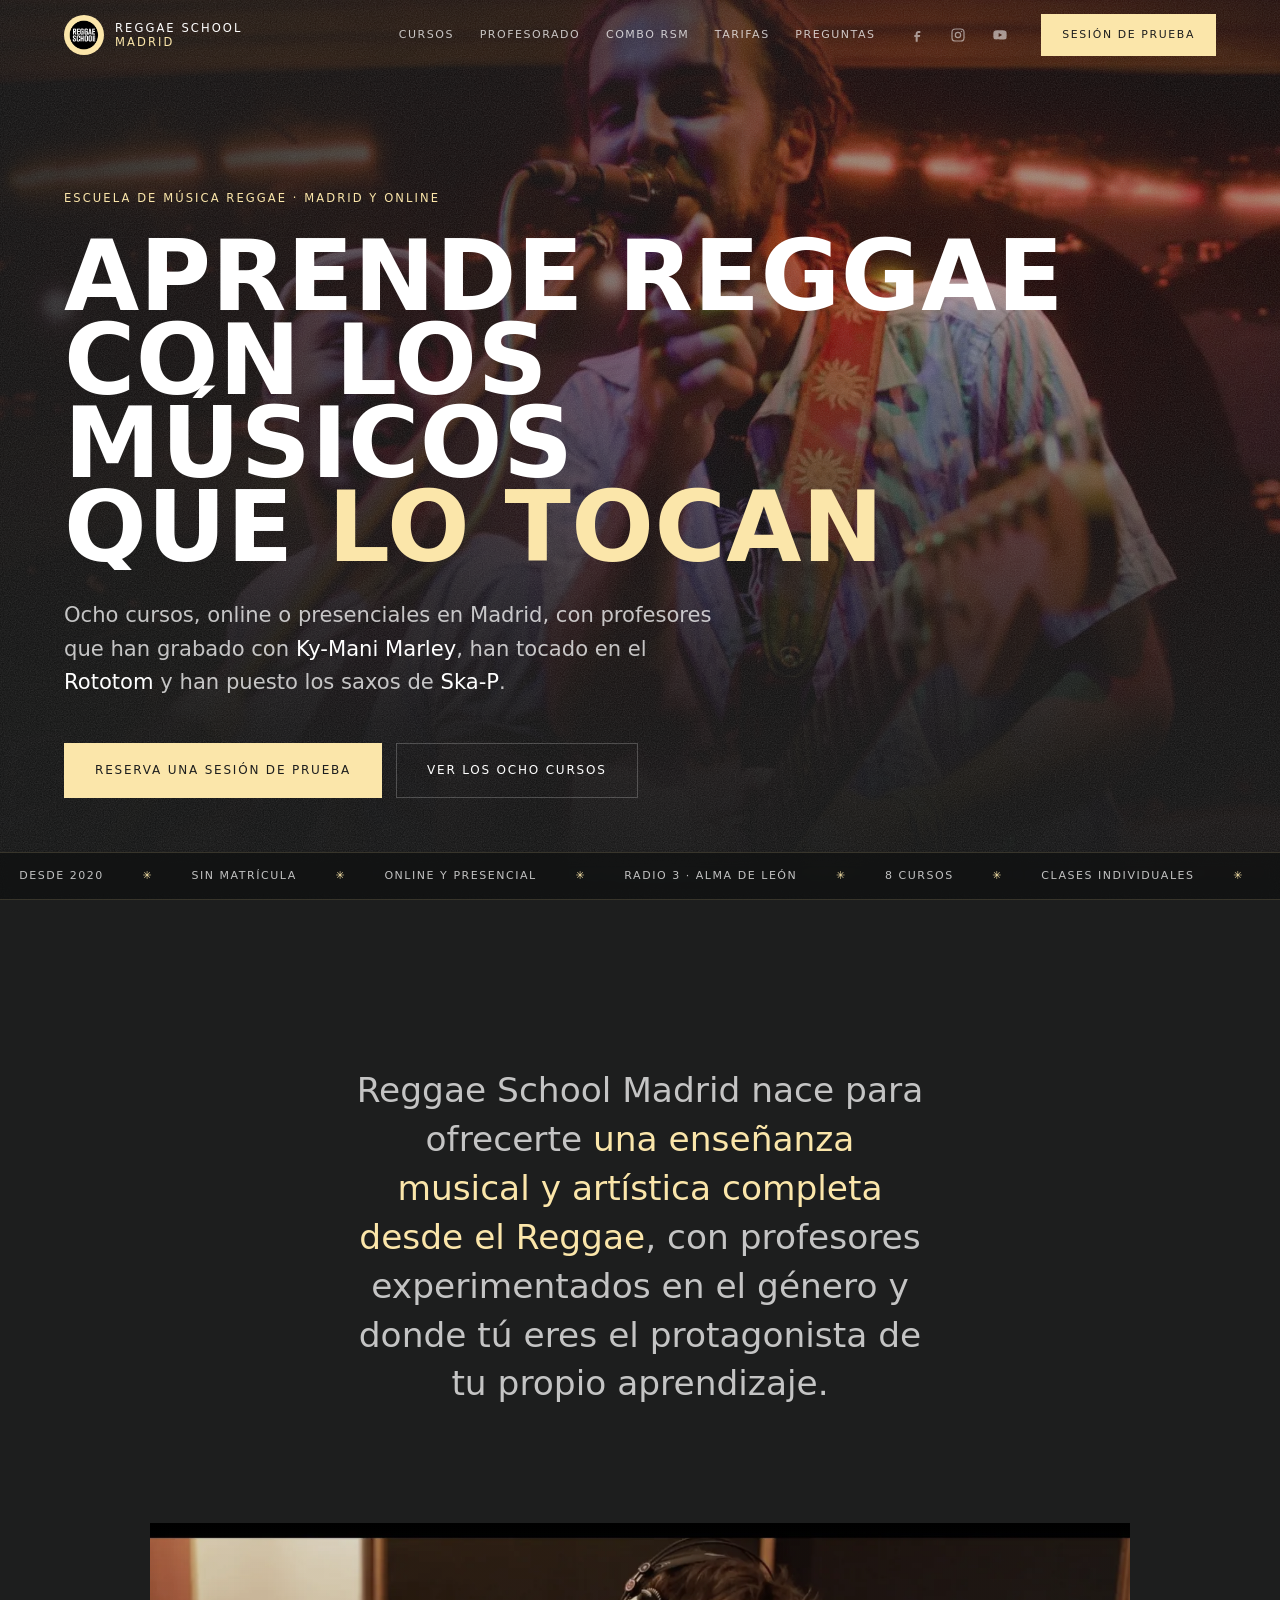
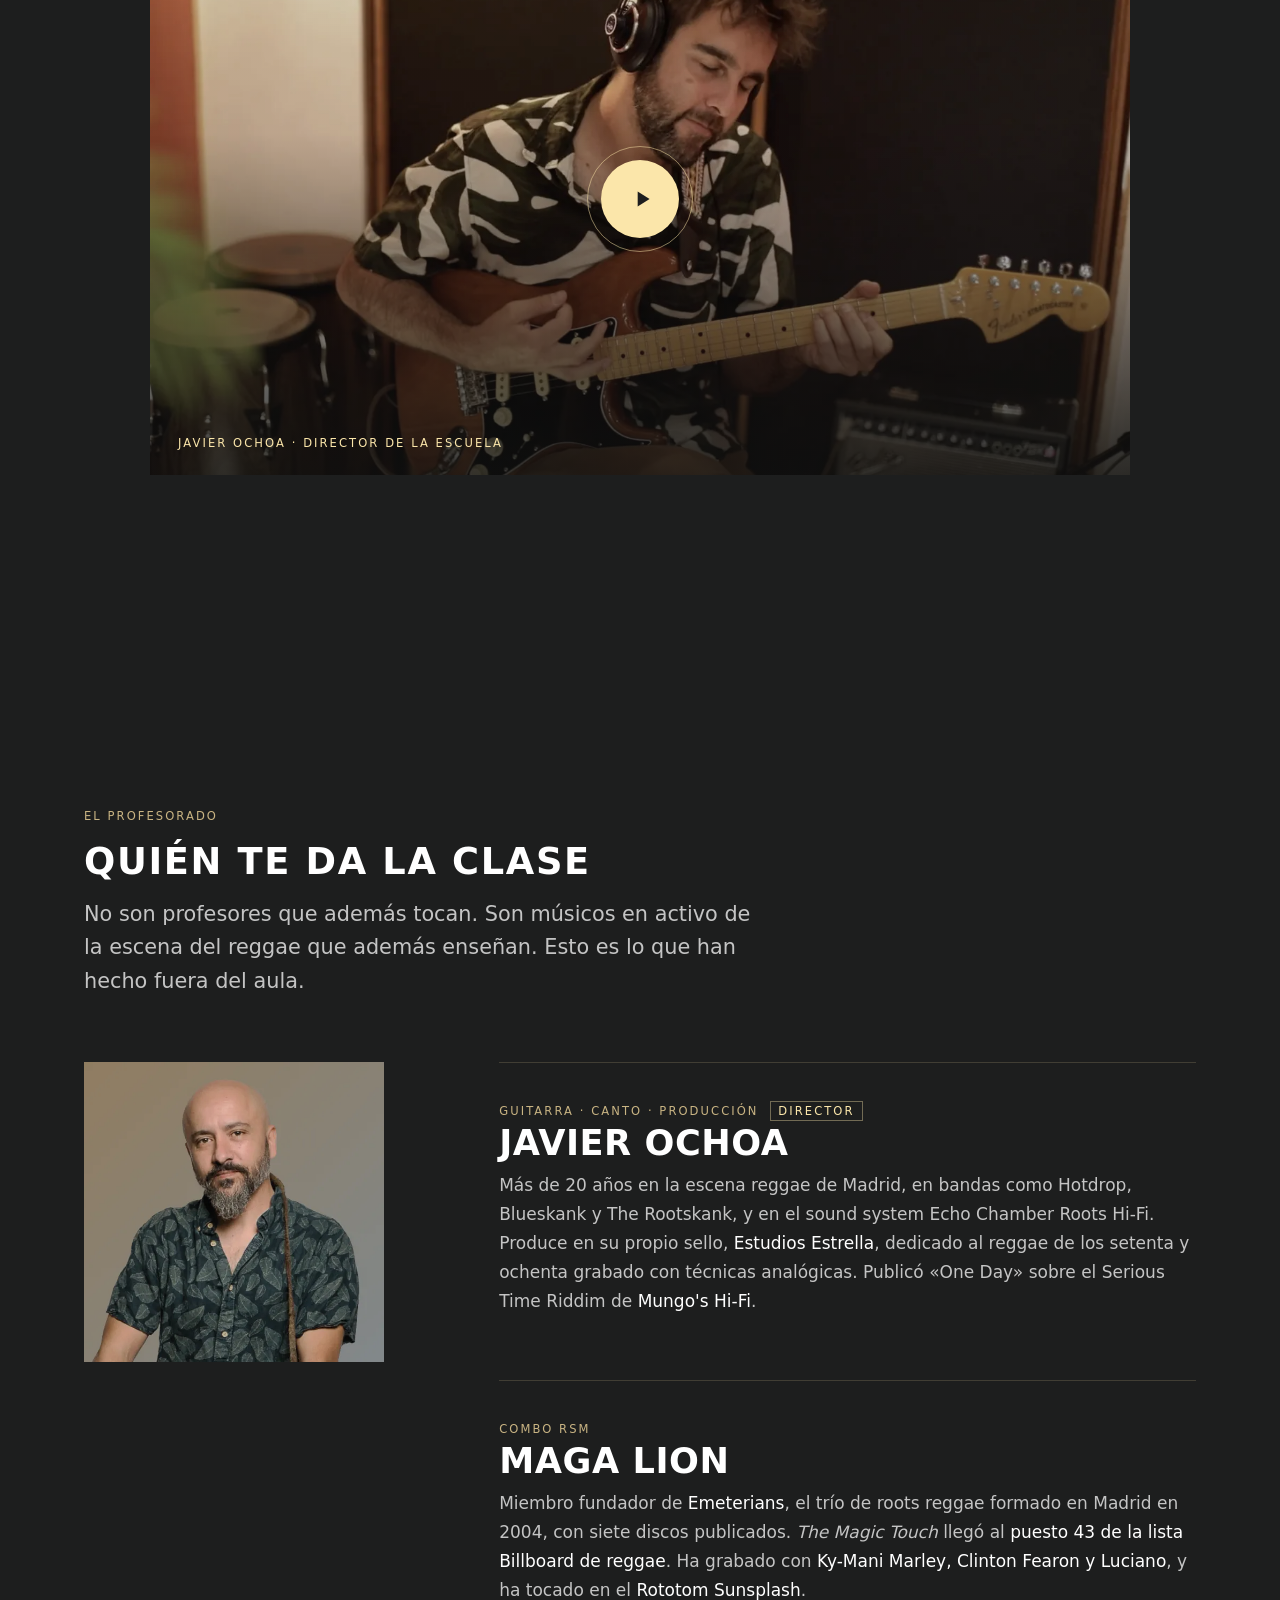
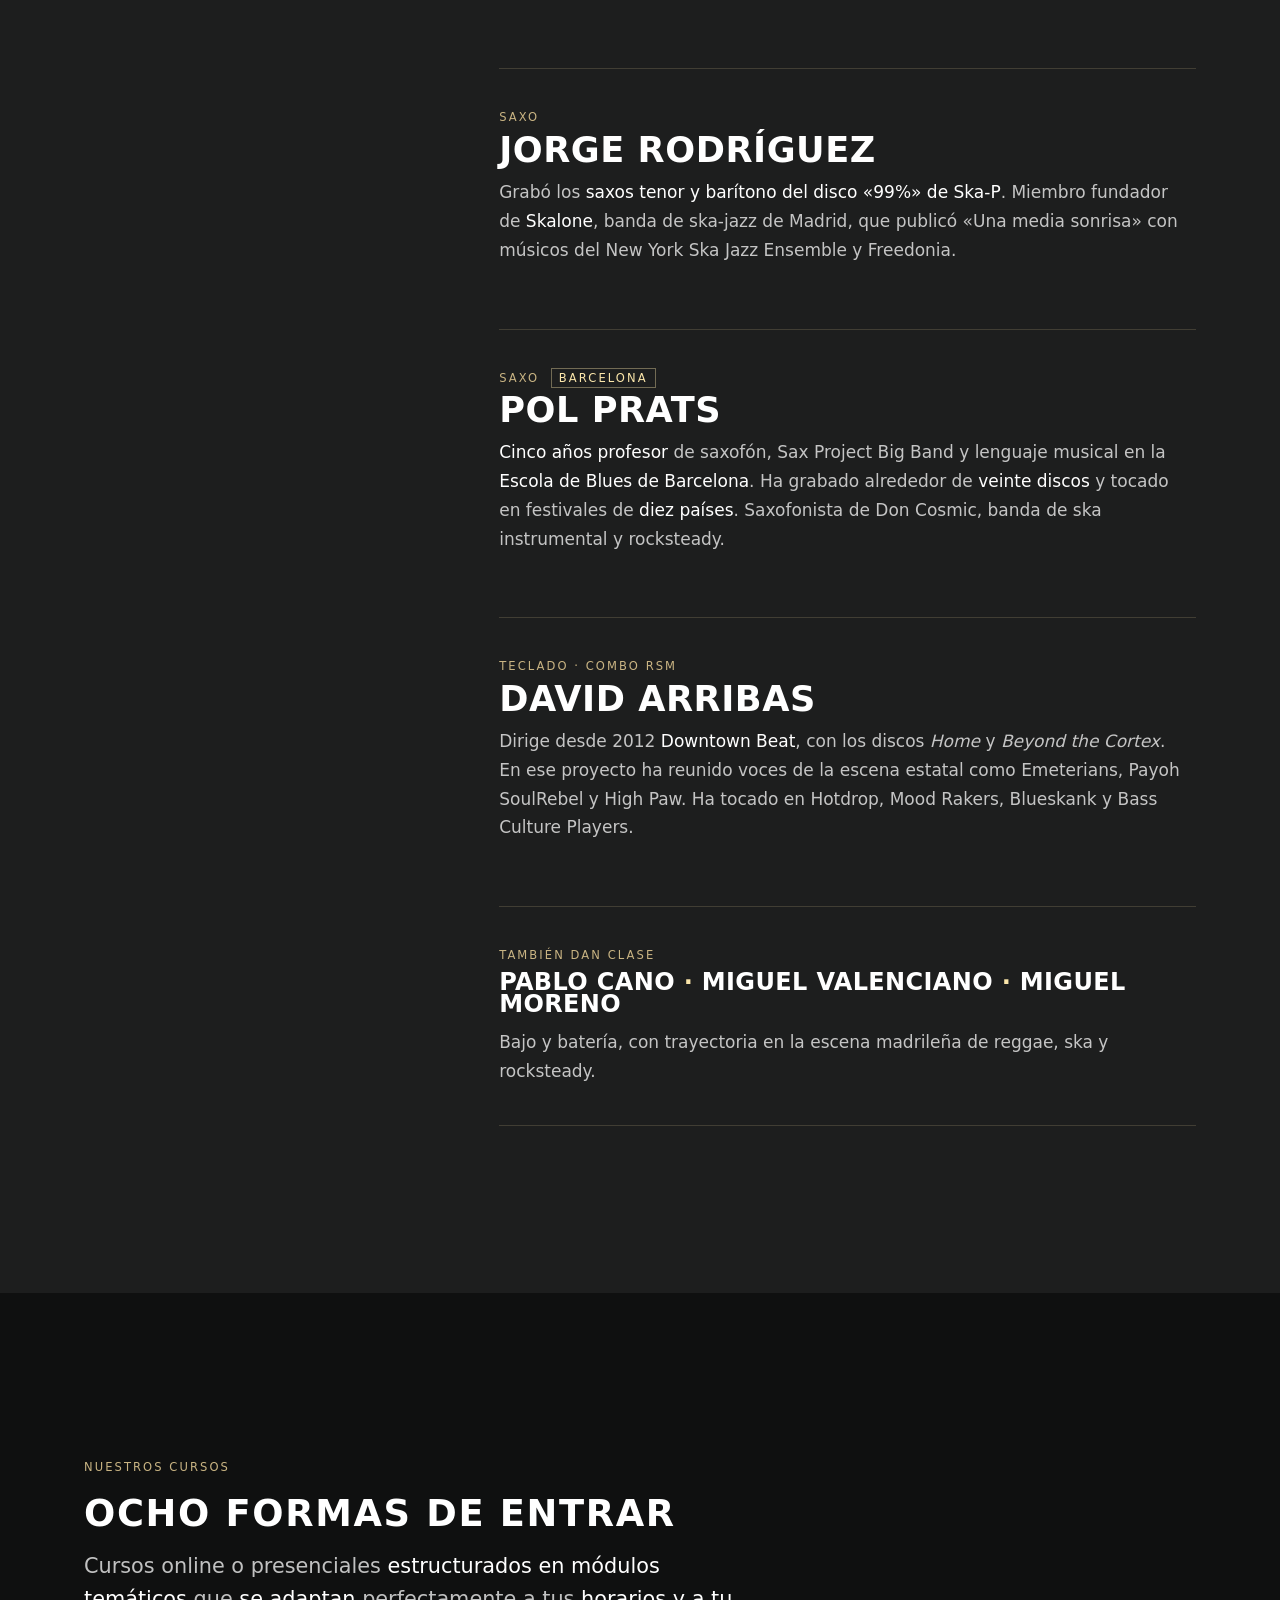
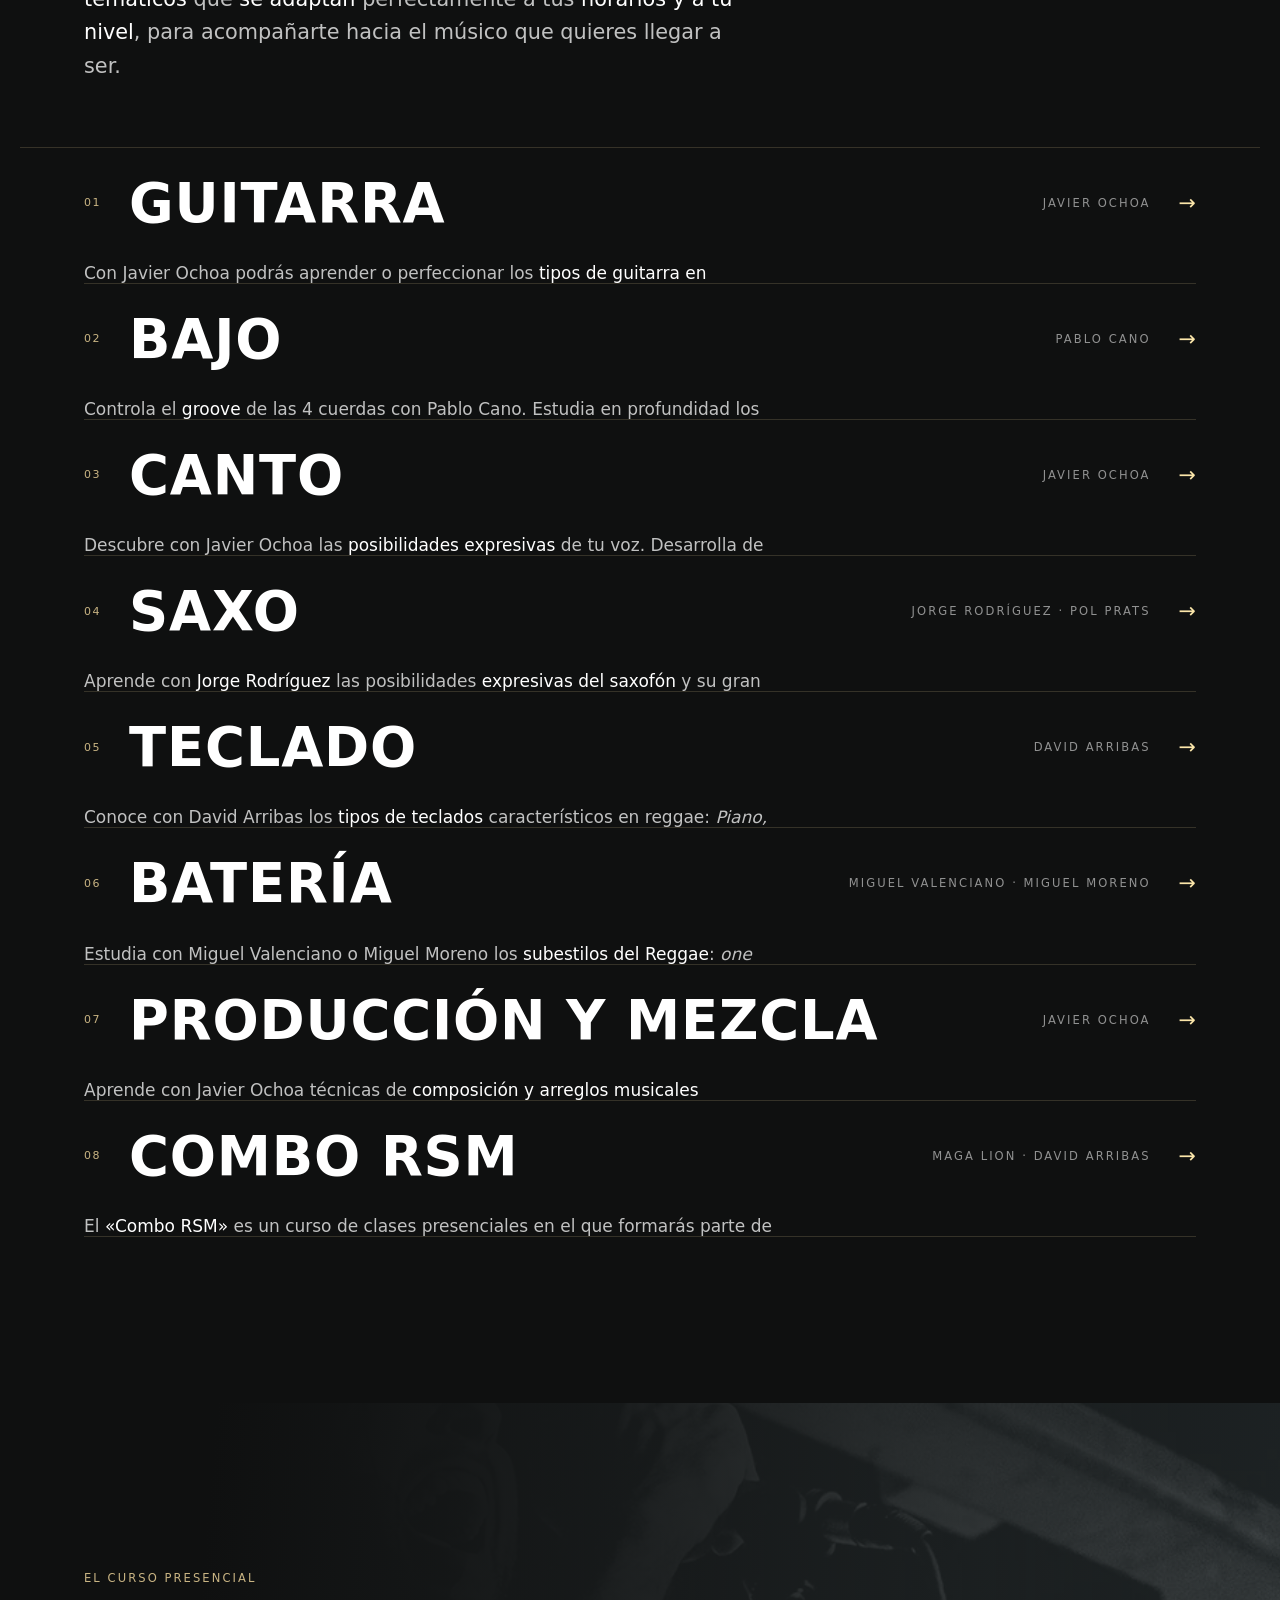
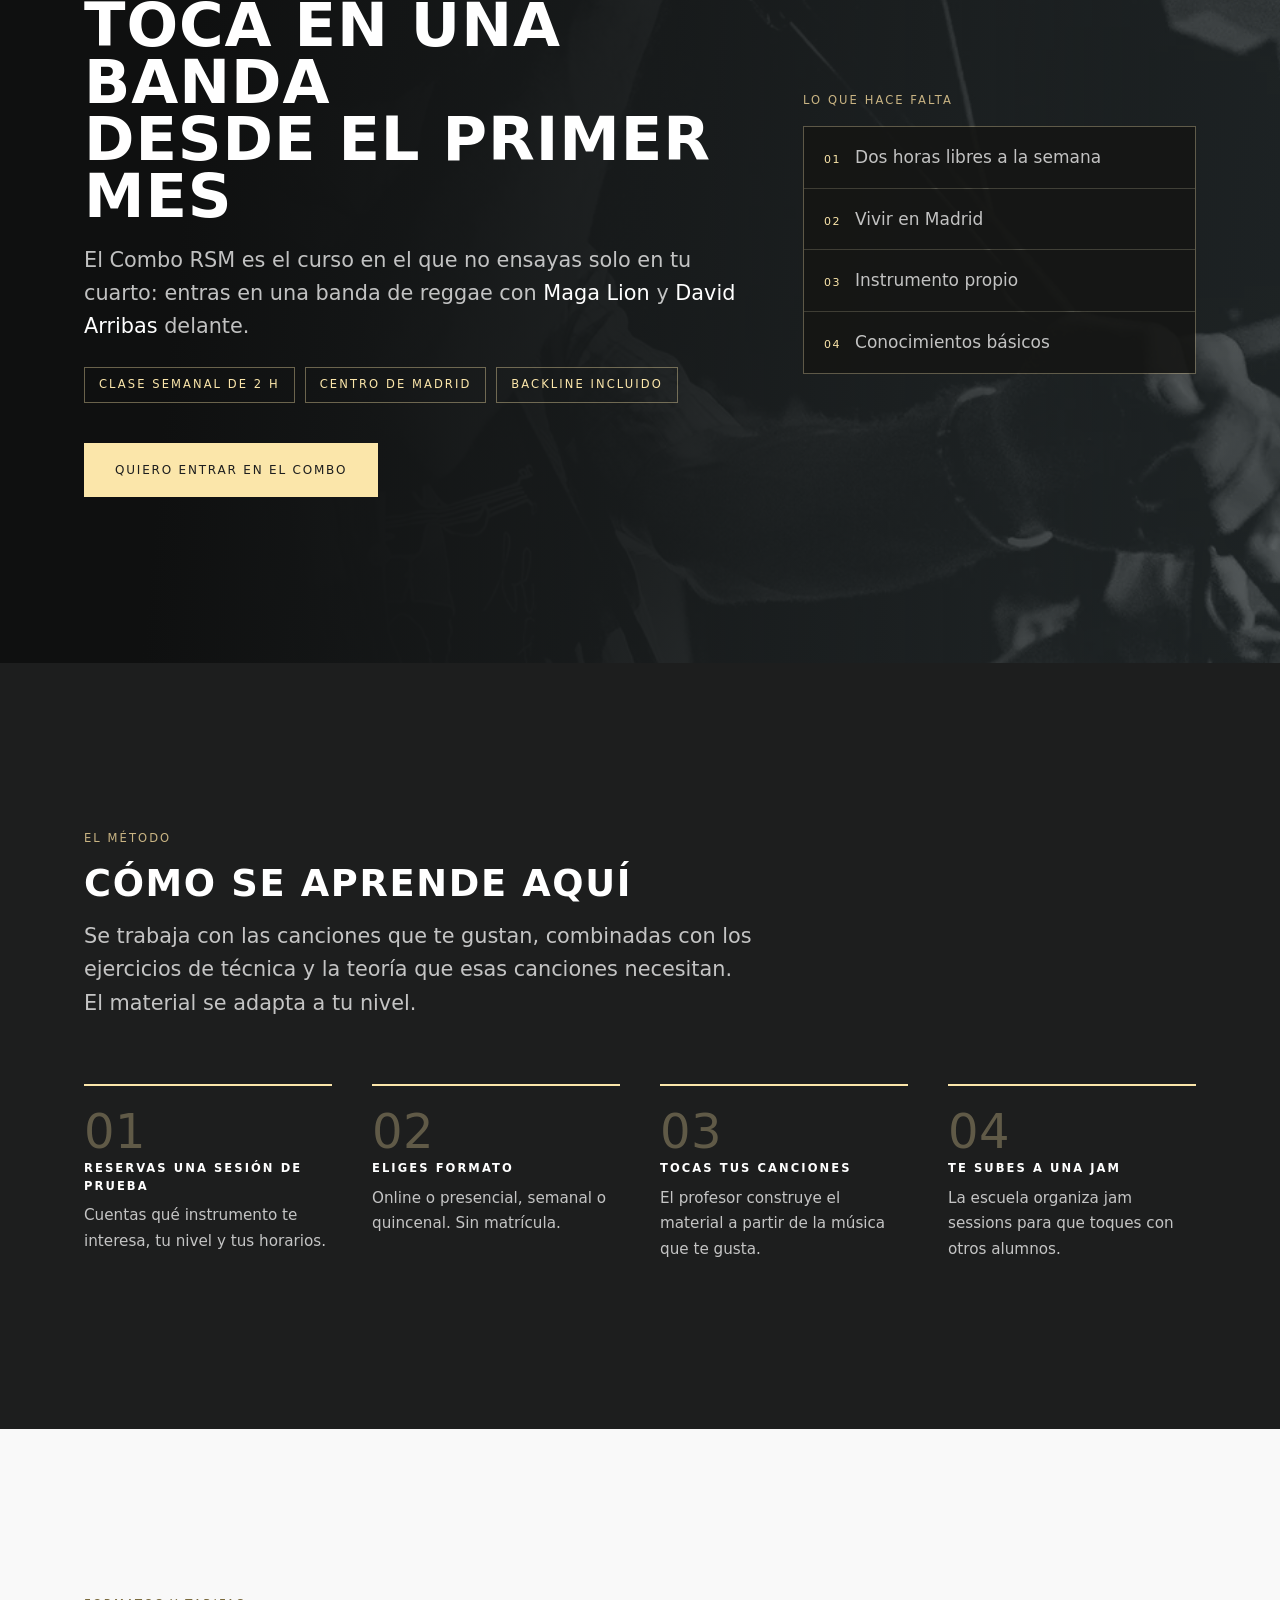
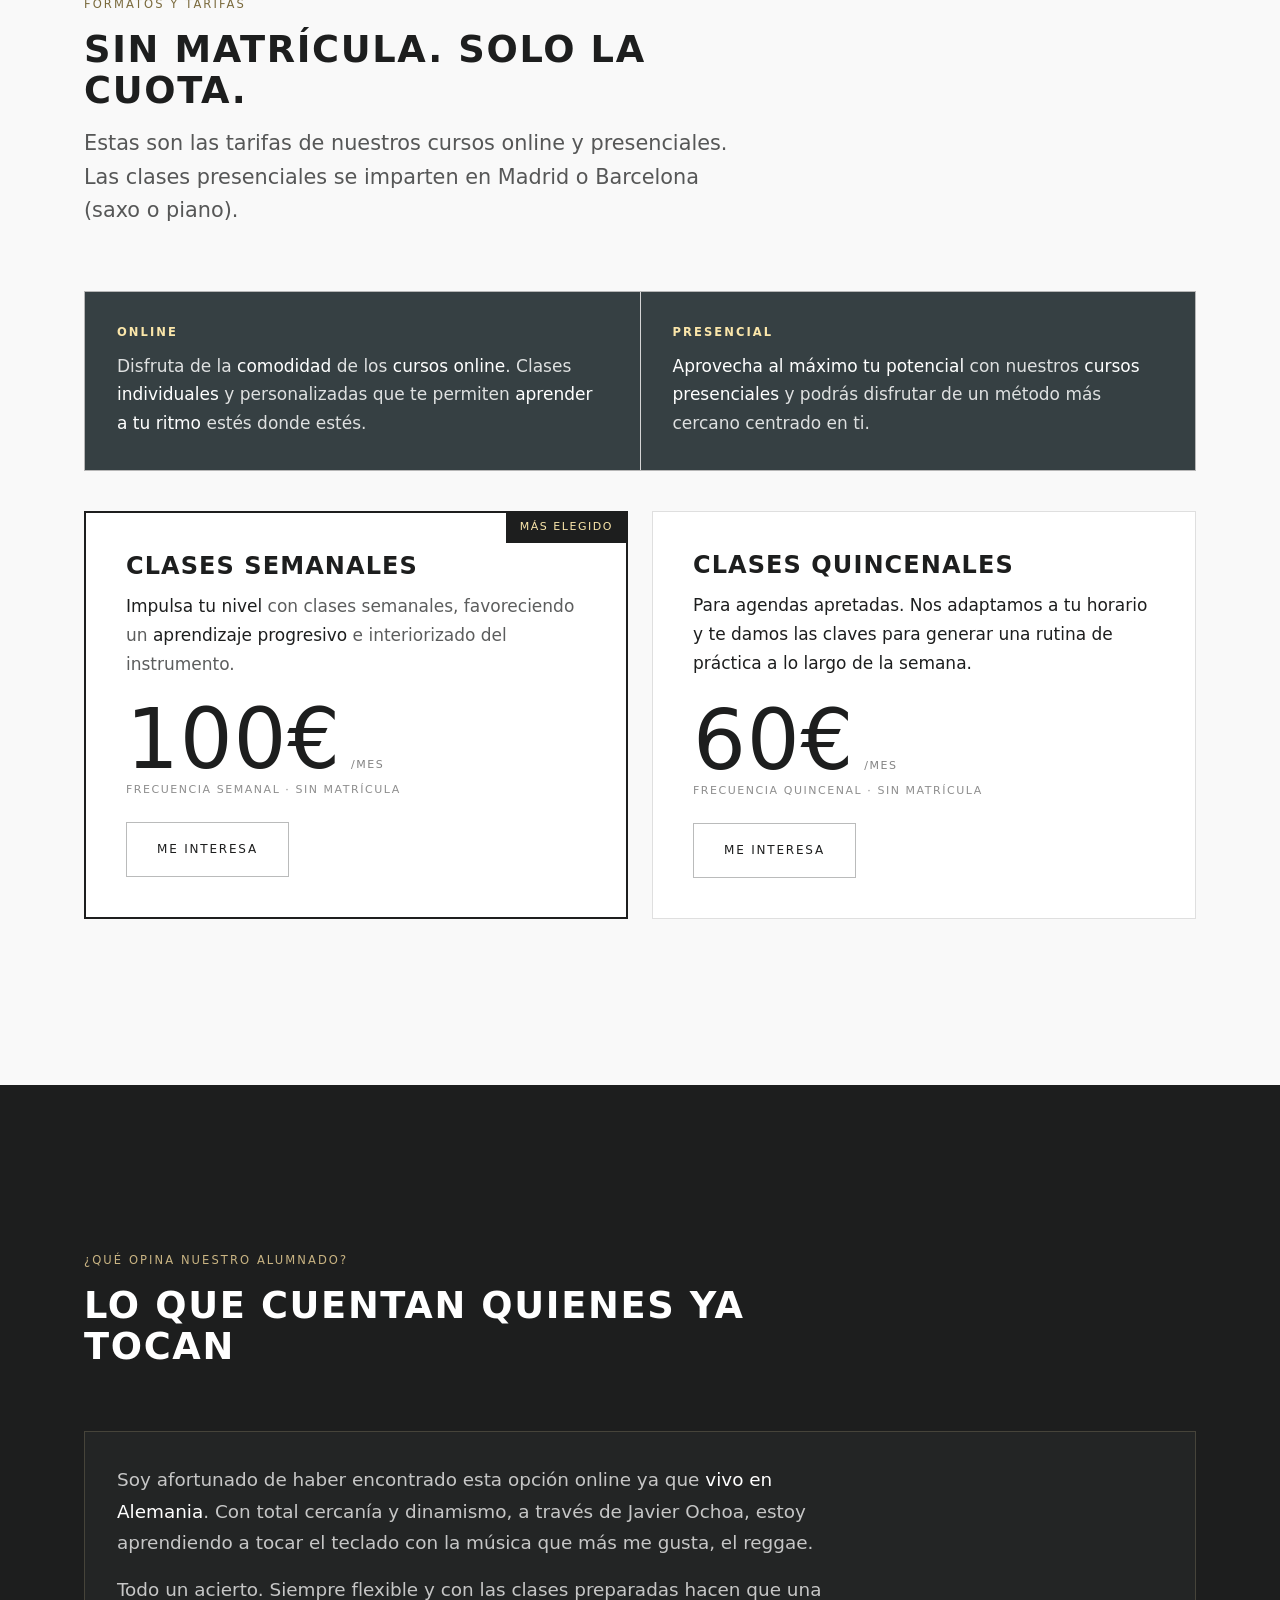
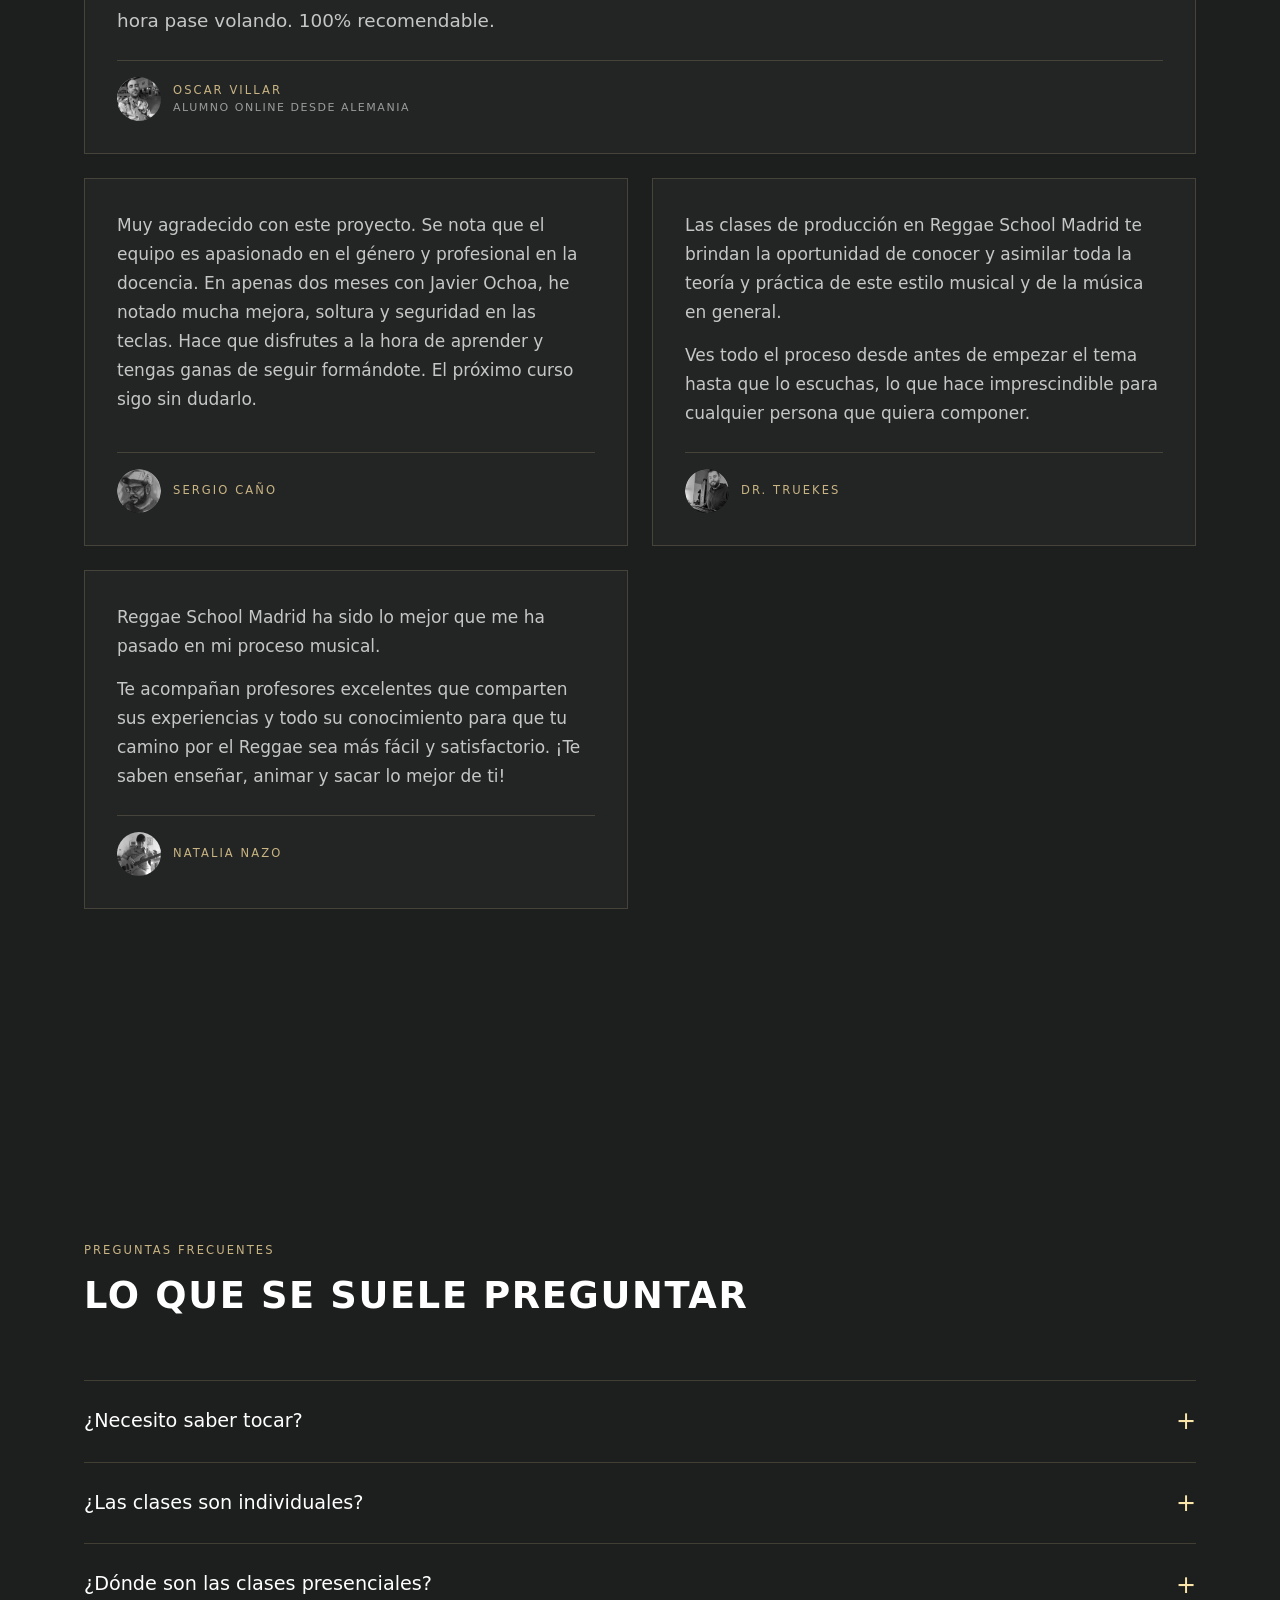
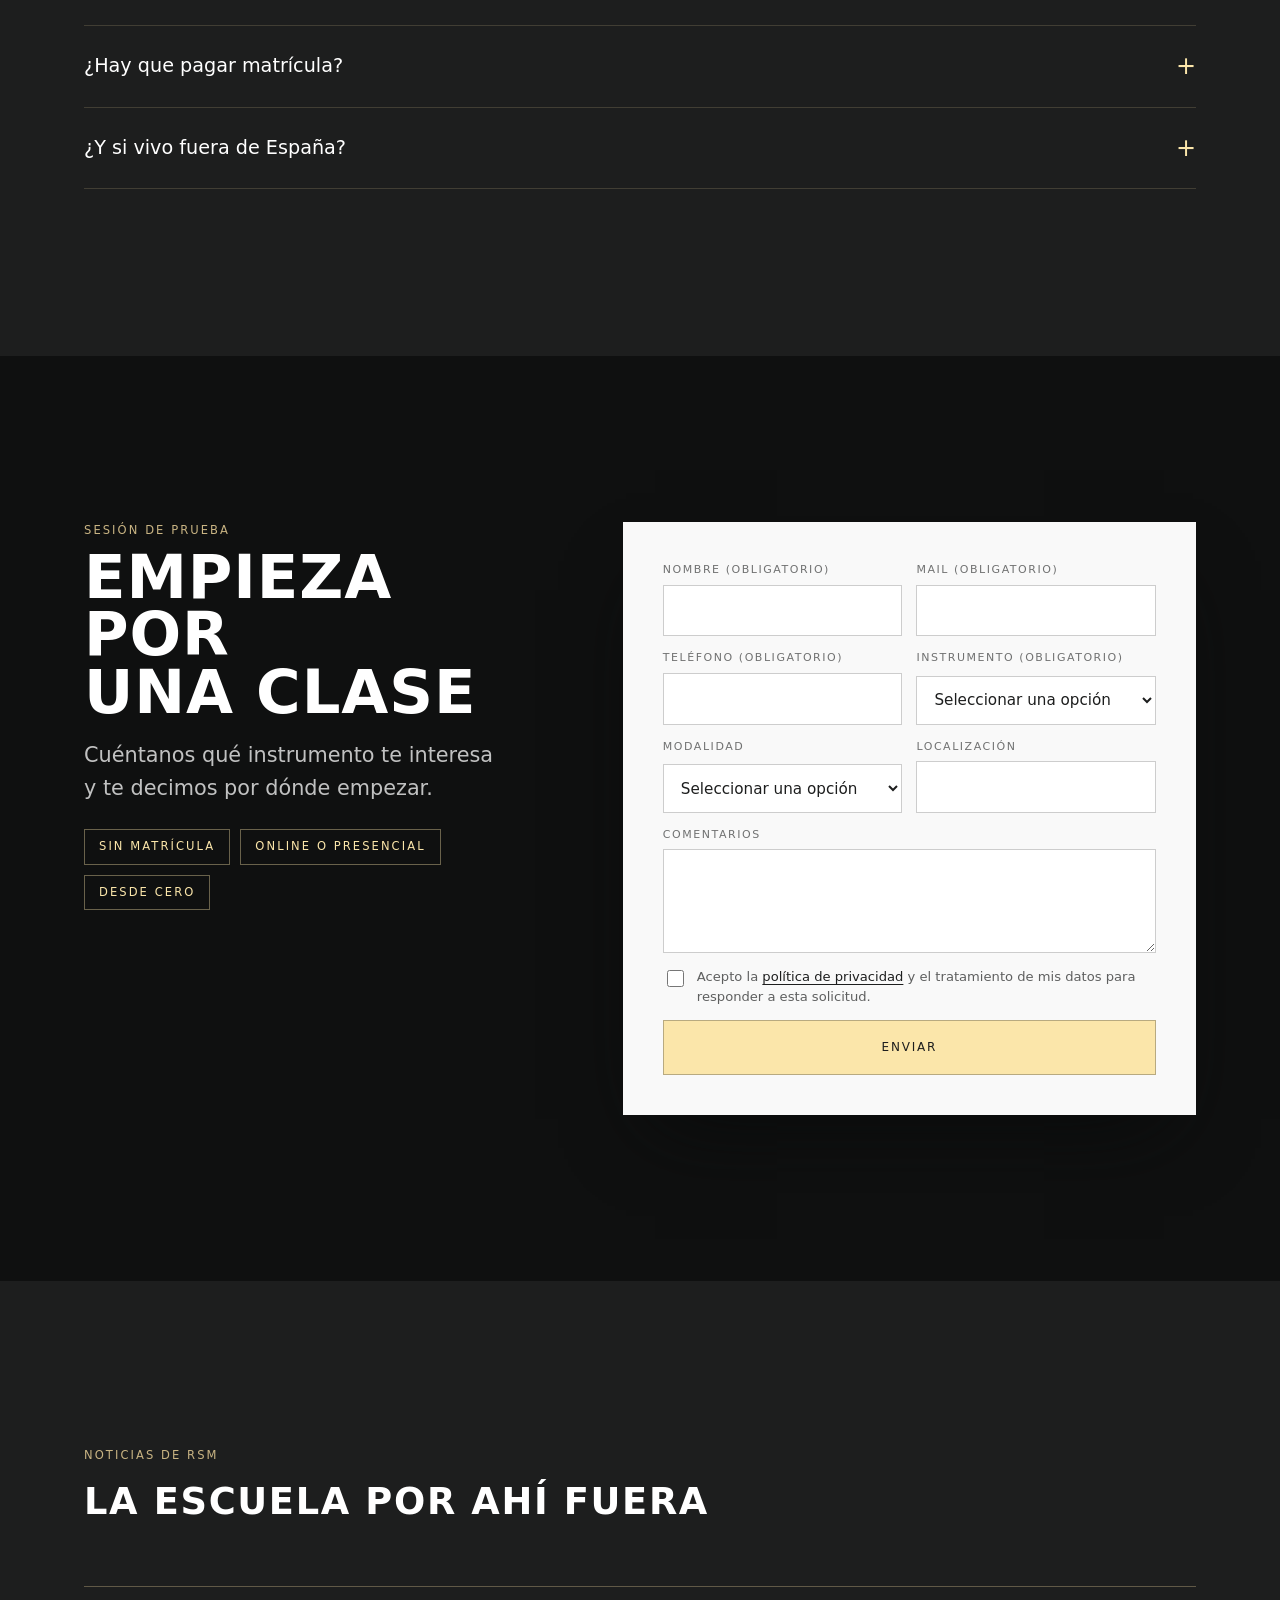
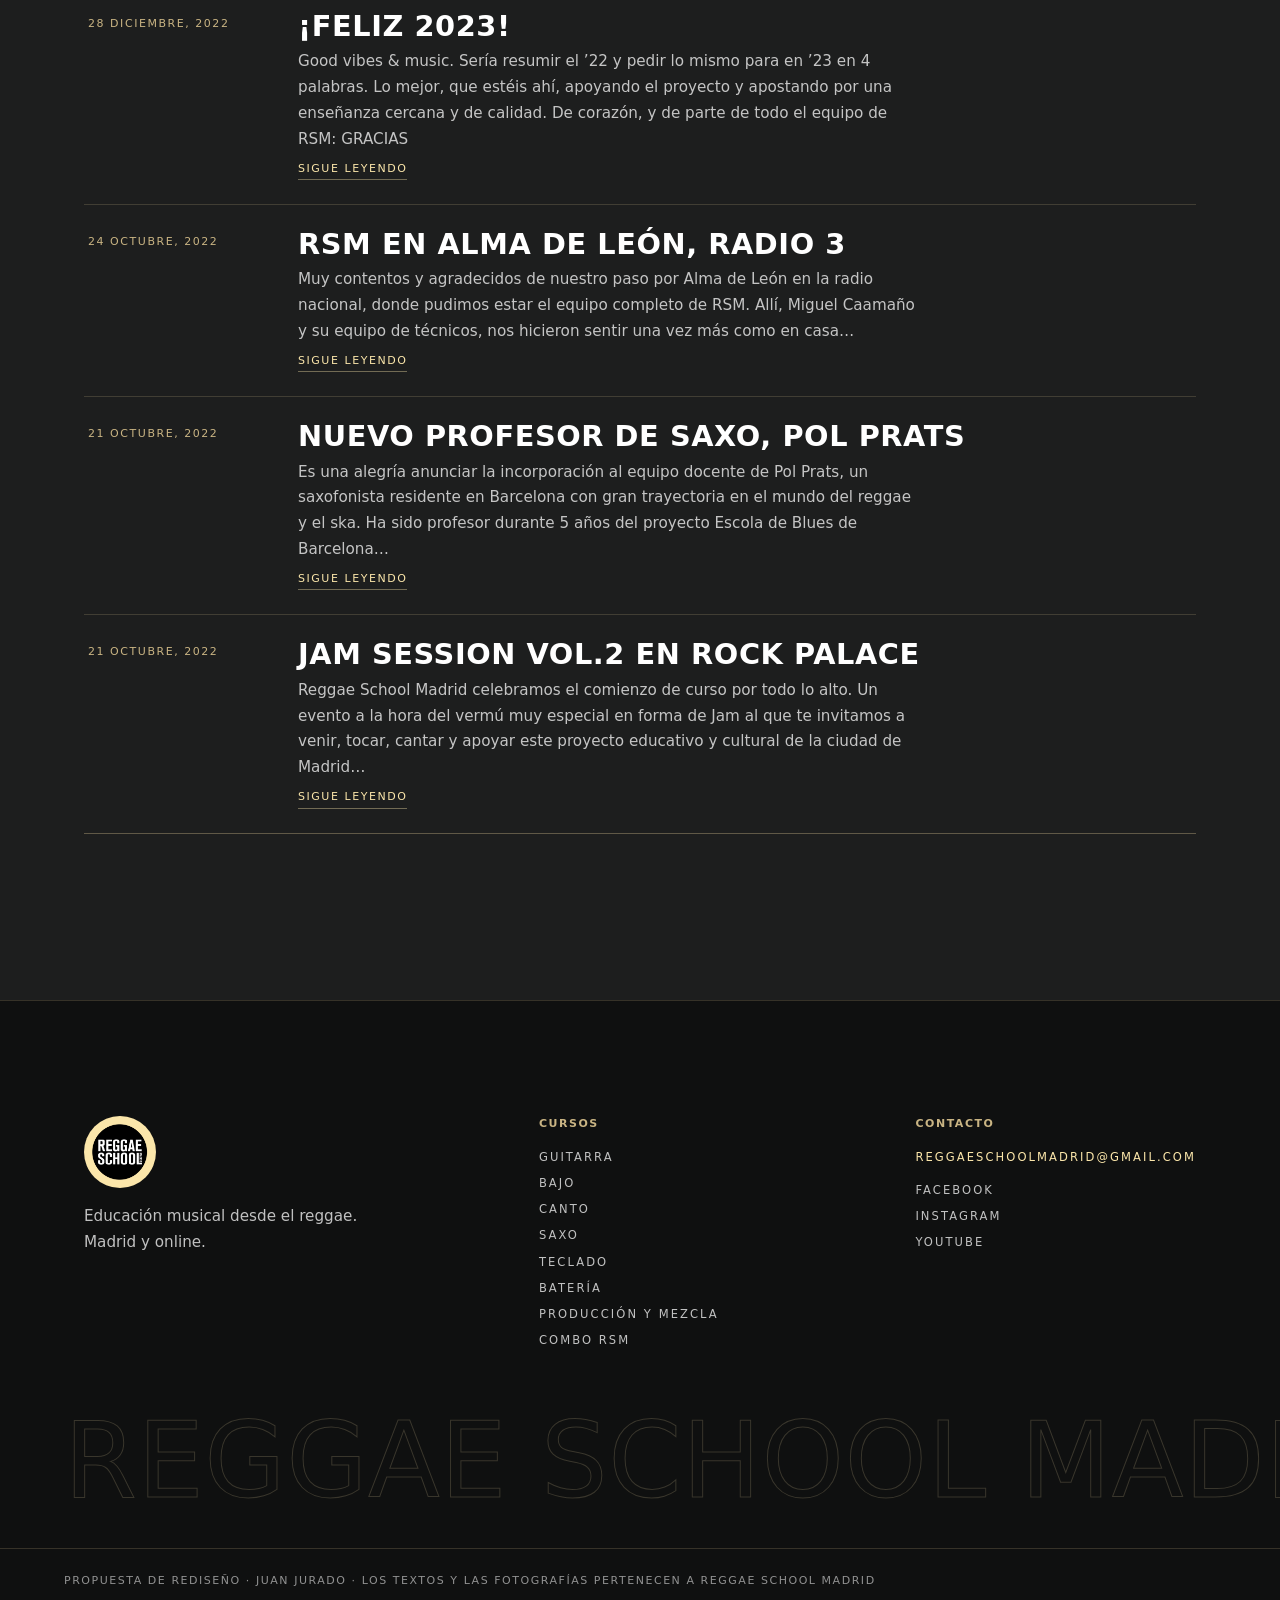
==== index.html @ 9d7b48a1 "feat: home v2 — hero a pantalla completa y bloques nuevos El cliente rechazo la v1 por floja. Esta v" ====
<!DOCTYPE html>
<html lang="es">
<head>
<meta charset="utf-8">
<meta name="viewport" content="width=device-width, initial-scale=1">
<title>Reggae School Madrid — Escuela de música reggae. Clases online y presenciales.</title>
<meta name="description" content="Aprende reggae con músicos en activo de la escena: guitarra, bajo, canto, saxo, teclado, batería, producción y Combo RSM. Online o presencial en Madrid, sin matrícula.">
<meta name="robots" content="noindex, nofollow">
<link rel="icon" href="assets/img/logo-120.webp" type="image/webp">
<link rel="preload" href="assets/fonts/archivo-latin.woff2" as="font" type="font/woff2" crossorigin>
<link rel="preload" href="assets/img/esc-banda-1400.webp" as="image" fetchpriority="high">
<link rel="stylesheet" href="assets/css/global.css">
<link rel="stylesheet" href="assets/css/home.css">
</head>
<body>

<a class="salto-contenido" href="#contenido">Saltar al contenido</a>

<!-- ======================= CABECERA ======================= -->
<header class="cab" data-cabecera>
  <div class="cab__int">
    <a class="cab__marca" href="#" aria-label="Reggae School Madrid, inicio">
      <img src="assets/img/logo-120.webp" width="40" height="40" alt="" decoding="async">
      <span class="t-credito cab__nombre">Reggae School<br><span>Madrid</span></span>
    </a>

    <nav class="nav" data-nav aria-label="Principal">
      <ul class="nav__lista t-util">
        <li><a href="#cursos">Cursos</a></li>
        <li><a href="#claustro">Profesorado</a></li>
        <li><a href="#combo">Combo RSM</a></li>
        <li><a href="#tarifas">Tarifas</a></li>
        <li><a href="#faq">Preguntas</a></li>
      </ul>
      <ul class="nav__redes" aria-label="Redes sociales">
        <li><a href="https://www.facebook.com/reggaeschoolmadrid" aria-label="Facebook"><svg viewBox="0 0 24 24" width="16" height="16" aria-hidden="true" fill="currentColor"><path d="M14 9h3V6h-3c-2.2 0-4 1.8-4 4v2H8v3h2v7h3v-7h3l1-3h-4v-2c0-.6.4-1 1-1z"/></svg></a></li>
        <li><a href="https://www.instagram.com/reggaeschoolmadrid/" aria-label="Instagram"><svg viewBox="0 0 24 24" width="16" height="16" aria-hidden="true" fill="none" stroke="currentColor" stroke-width="1.8"><rect x="3" y="3" width="18" height="18" rx="5"/><circle cx="12" cy="12" r="4"/><circle cx="17.2" cy="6.8" r="1.1" fill="currentColor" stroke="none"/></svg></a></li>
        <li><a href="https://www.youtube.com/channel/UCNSFSKC_9hNB4wqtihIZoTg" aria-label="YouTube"><svg viewBox="0 0 24 24" width="16" height="16" aria-hidden="true" fill="currentColor"><path d="M22 12s0-3.2-.4-4.7a2.5 2.5 0 0 0-1.8-1.8C18.3 5 12 5 12 5s-6.3 0-7.8.5a2.5 2.5 0 0 0-1.8 1.8C2 8.8 2 12 2 12s0 3.2.4 4.7c.2.9.9 1.6 1.8 1.8C5.7 19 12 19 12 19s6.3 0 7.8-.5a2.5 2.5 0 0 0 1.8-1.8C22 15.2 22 12 22 12zM10 15V9l5.2 3L10 15z"/></svg></a></li>
      </ul>
      <a class="boton boton--solido nav__cta" href="#reserva">Sesión de prueba</a>
    </nav>

    <button class="menu-btn" data-menu-boton aria-expanded="false" aria-controls="nav" aria-label="Abrir menú">
      <span></span><span></span>
    </button>
  </div>
</header>

<main id="contenido">

<!-- ======================= HERO ======================= -->
<section class="hero" data-hero aria-labelledby="h1">
  <div class="hero__fondo">
    <img data-hero-img
         src="assets/img/esc-banda-1400.webp"
         srcset="assets/img/esc-banda-900.webp 900w, assets/img/esc-banda-1400.webp 1400w, assets/img/esc-banda-1920.webp 1920w"
         sizes="100vw" width="1920" height="1080"
         alt="Dos músicos de Reggae School Madrid tocando en directo, guitarra y voz, bajo luces cálidas de escenario"
         fetchpriority="high" decoding="async">
  </div>

  <div class="hero__int envoltura envoltura--ancha">
    <p class="t-credito hero__eyebrow">Escuela de música reggae · Madrid y online</p>

    <h1 class="t-mega hero__h1 lineas" id="h1">
      <span class="linea"><span>Aprende reggae</span></span>
      <span class="linea"><span>con los músicos</span></span>
      <span class="linea"><span>que <em>lo tocan</em></span></span>
    </h1>

    <p class="hero__apoyo t-guia">
      Ocho cursos, online o presenciales en Madrid, con profesores que han grabado con
      <strong>Ky-Mani Marley</strong>, han tocado en el <strong>Rototom</strong> y han puesto
      los saxos de <strong>Ska-P</strong>.
    </p>

    <div class="hero__ctas">
      <a class="boton boton--solido" href="#reserva">Reserva una sesión de prueba</a>
      <a class="boton boton--fantasma" href="#cursos">Ver los ocho cursos</a>
    </div>
  </div>

  <!-- Barra de credibilidad: datos verificados, en marquesina -->
  <div class="tira" aria-label="Datos de la escuela">
    <div class="tira__pista">
      <ul class="tira__grupo t-util">
        <li>Desde 2020</li><li aria-hidden="true">✳</li>
        <li>Sin matrícula</li><li aria-hidden="true">✳</li>
        <li>Online y presencial</li><li aria-hidden="true">✳</li>
        <li>Radio 3 · Alma de León</li><li aria-hidden="true">✳</li>
        <li>8 cursos</li><li aria-hidden="true">✳</li>
        <li>Clases individuales</li><li aria-hidden="true">✳</li>
      </ul>
      <ul class="tira__grupo t-util" aria-hidden="true">
        <li>Desde 2020</li><li>✳</li>
        <li>Sin matrícula</li><li>✳</li>
        <li>Online y presencial</li><li>✳</li>
        <li>Radio 3 · Alma de León</li><li>✳</li>
        <li>8 cursos</li><li>✳</li>
        <li>Clases individuales</li><li>✳</li>
      </ul>
    </div>
  </div>
</section>

<!-- ======================= INTRO + VÍDEO ======================= -->
<section class="seccion intro">
  <div class="envoltura intro__int">
    <p class="intro__frase" data-revela>
      Reggae School Madrid nace para ofrecerte <em>una enseñanza musical y artística completa
      desde el Reggae</em>, con profesores experimentados en el género y donde tú eres el
      protagonista de tu propio aprendizaje.
    </p>

    <div class="video cortina" data-revela>
      <button class="video__btn" type="button" data-video="PeHxVKkdIkA"
              aria-label="Reproducir la presentación de Reggae School Madrid">
        <img src="assets/img/esc-javier-1400.webp"
             srcset="assets/img/esc-javier-900.webp 900w, assets/img/esc-javier-1400.webp 1400w"
             sizes="(min-width: 900px) 80vw, 100vw" width="1400" height="788"
             alt="Javier Ochoa, director de la escuela, tocando la guitarra en el estudio"
             loading="lazy" decoding="async">
        <span class="video__play" aria-hidden="true">
          <svg viewBox="0 0 24 24" width="26" height="26" fill="currentColor"><path d="M8 5v14l11-7z"/></svg>
        </span>
        <span class="t-credito video__pie">Javier Ochoa · Director de la escuela</span>
      </button>
    </div>
  </div>
</section>

<!-- ======================= CLAUSTRO ======================= -->
<section class="seccion claustro" id="claustro" aria-labelledby="claustro-t">
  <div class="envoltura">
    <header class="cabeza" data-revela>
      <p class="t-credito cabeza__eyebrow">El profesorado</p>
      <h2 class="t-seccion" id="claustro-t">Quién te da la clase</h2>
      <p class="t-guia">
        No son profesores que además tocan. Son músicos en activo de la escena del reggae que
        además enseñan. Esto es lo que han hecho fuera del aula.
      </p>
    </header>
  </div>

  <div class="envoltura claustro__grid">
    <!-- Columna de retratos, sticky en escritorio -->
    <div class="claustro__retratos" aria-hidden="true">
      <div class="claustro__pila">
        <img class="retrato" data-prof="javier" src="assets/img/prof-javier-560.webp" width="560" height="560" alt="" loading="lazy" decoding="async">
        <img class="retrato" data-prof="maga" src="assets/img/prof-maga-560.webp" width="560" height="560" alt="" loading="lazy" decoding="async">
        <img class="retrato" data-prof="jorge" src="assets/img/prof-saxo-560.webp" width="560" height="560" alt="" loading="lazy" decoding="async">
        <img class="retrato" data-prof="pol" src="assets/img/prof-saxo-560.webp" width="560" height="560" alt="" loading="lazy" decoding="async">
        <img class="retrato" data-prof="david" src="assets/img/prof-david-560.webp" width="560" height="560" alt="" loading="lazy" decoding="async">
        <img class="retrato" data-prof="resto" src="assets/img/prof-bajo-560.webp" width="560" height="560" alt="" loading="lazy" decoding="async">
      </div>
    </div>

    <ol class="claustro__lista">
      <li class="prof" data-revela data-prof-id="javier">
        <img class="prof__foto" src="assets/img/prof-javier-280.webp" width="280" height="280"
             alt="Javier Ochoa, director de la escuela" loading="lazy" decoding="async">
        <div class="prof__texto">
          <p class="t-credito prof__rol">Guitarra · Canto · Producción <span>Director</span></p>
          <h3 class="t-rotulo prof__nombre">Javier Ochoa</h3>
          <p class="t-cuerpo">
            Más de 20 años en la escena reggae de Madrid, en bandas como Hotdrop, Blueskank y
            The Rootskank, y en el sound system Echo Chamber Roots Hi-Fi. Produce en su propio
            sello, <strong>Estudios Estrella</strong>, dedicado al reggae de los setenta y ochenta
            grabado con técnicas analógicas. Publicó «One Day» sobre el Serious Time Riddim de
            <strong>Mungo's Hi-Fi</strong>.
          </p>
        </div>
      </li>

      <li class="prof" data-revela data-prof-id="maga">
        <img class="prof__foto" src="assets/img/prof-maga-280.webp" width="280" height="280"
             alt="Maga Lion, profesor del Combo RSM" loading="lazy" decoding="async">
        <div class="prof__texto">
          <p class="t-credito prof__rol">Combo RSM</p>
          <h3 class="t-rotulo prof__nombre">Maga Lion</h3>
          <p class="t-cuerpo">
            Miembro fundador de <strong>Emeterians</strong>, el trío de roots reggae formado en
            Madrid en 2004, con siete discos publicados. <em>The Magic Touch</em> llegó al
            <strong>puesto 43 de la lista Billboard de reggae</strong>. Ha grabado con
            <strong>Ky-Mani Marley, Clinton Fearon y Luciano</strong>, y ha tocado en el
            <strong>Rototom Sunsplash</strong>.
          </p>
        </div>
      </li>

      <li class="prof" data-revela data-prof-id="jorge">
        <img class="prof__foto" src="assets/img/prof-saxo-280.webp" width="280" height="280"
             alt="Jorge Rodríguez, profesor de saxo" loading="lazy" decoding="async">
        <div class="prof__texto">
          <p class="t-credito prof__rol">Saxo</p>
          <h3 class="t-rotulo prof__nombre">Jorge Rodríguez</h3>
          <p class="t-cuerpo">
            Grabó los <strong>saxos tenor y barítono del disco «99%» de Ska-P</strong>. Miembro
            fundador de <strong>Skalone</strong>, banda de ska-jazz de Madrid, que publicó «Una
            media sonrisa» con músicos del New York Ska Jazz Ensemble y Freedonia.
          </p>
        </div>
      </li>

      <li class="prof" data-revela data-prof-id="pol">
        <img class="prof__foto" src="assets/img/prof-saxo-280.webp" width="280" height="280"
             alt="Pol Prats, profesor de saxo en Barcelona" loading="lazy" decoding="async">
        <div class="prof__texto">
          <p class="t-credito prof__rol">Saxo <span>Barcelona</span></p>
          <h3 class="t-rotulo prof__nombre">Pol Prats</h3>
          <p class="t-cuerpo">
            <strong>Cinco años profesor</strong> de saxofón, Sax Project Big Band y lenguaje
            musical en la <strong>Escola de Blues de Barcelona</strong>. Ha grabado alrededor de
            <strong>veinte discos</strong> y tocado en festivales de <strong>diez países</strong>.
            Saxofonista de Don Cosmic, banda de ska instrumental y rocksteady.
          </p>
        </div>
      </li>

      <li class="prof" data-revela data-prof-id="david">
        <img class="prof__foto" src="assets/img/prof-david-280.webp" width="280" height="280"
             alt="David Arribas, profesor de teclado y del Combo RSM" loading="lazy" decoding="async">
        <div class="prof__texto">
          <p class="t-credito prof__rol">Teclado · Combo RSM</p>
          <h3 class="t-rotulo prof__nombre">David Arribas</h3>
          <p class="t-cuerpo">
            Dirige desde 2012 <strong>Downtown Beat</strong>, con los discos <em>Home</em> y
            <em>Beyond the Cortex</em>. En ese proyecto ha reunido voces de la escena estatal como
            Emeterians, Payoh SoulRebel y High Paw. Ha tocado en Hotdrop, Mood Rakers, Blueskank y
            Bass Culture Players.
          </p>
        </div>
      </li>

      <li class="prof prof--resto" data-revela data-prof-id="resto">
        <div class="prof__texto">
          <p class="t-credito prof__rol">También dan clase</p>
          <h3 class="t-rotulo prof__nombre">Pablo Cano <span>·</span> Miguel Valenciano <span>·</span> Miguel Moreno</h3>
          <p class="t-cuerpo">
            Bajo y batería, con trayectoria en la escena madrileña de reggae, ska y rocksteady.
          </p>
        </div>
      </li>
    </ol>
  </div>
</section>

<!-- ======================= CURSOS ======================= -->
<section class="cursos" id="cursos" aria-labelledby="cursos-t">
  <div class="envoltura">
    <header class="cabeza" data-revela>
      <p class="t-credito cabeza__eyebrow">Nuestros cursos</p>
      <h2 class="t-seccion" id="cursos-t">Ocho formas de entrar</h2>
      <p class="t-guia">
        Cursos online o presenciales <strong>estructurados en módulos temáticos</strong> que
        <strong>se adaptan</strong> perfectamente a tus <strong>horarios y a tu nivel</strong>,
        para acompañarte hacia el músico que quieres llegar a ser.
      </p>
    </header>
  </div>

  <!-- Lista de cursos: el nombre manda, la foto aparece al pasar -->
  <div class="envoltura lista" data-lista>
    <article class="curso" id="curso-guitarra" data-revela>
      <a class="curso__enlace" href="#reserva">
        <span class="curso__n t-util">01</span>
        <h3 class="t-rotulo curso__nombre">Guitarra</h3>
        <span class="t-credito curso__prof">Javier Ochoa</span>
        <span class="curso__flecha" aria-hidden="true">→</span>
      </a>
      <div class="curso__detalle">
        <p class="t-cuerpo">
          Con Javier Ochoa podrás aprender o perfeccionar los <strong>tipos de guitarra en
          reggae</strong>: <em>rítmica, picking, melódica o solista</em>. Saca partido a la
          <strong>sonoridad</strong> de tu instrumento y conoce <strong>técnicas de
          expresión</strong>: <em>bend, vibratos, ligados</em>. Descubre los <strong>pedales y
          efectos</strong> más comunes en reggae: <em>Delay, reverb, phaser, Wah wah</em>.
        </p>
        <img src="assets/img/curso-guitarra-600.webp" width="600" height="800"
             alt="Guitarrista tocando en directo" loading="lazy" decoding="async">
      </div>
    </article>

    <article class="curso" id="curso-bajo" data-revela>
      <a class="curso__enlace" href="#reserva">
        <span class="curso__n t-util">02</span>
        <h3 class="t-rotulo curso__nombre">Bajo</h3>
        <span class="t-credito curso__prof">Pablo Cano</span>
        <span class="curso__flecha" aria-hidden="true">→</span>
      </a>
      <div class="curso__detalle">
        <p class="t-cuerpo">
          Controla el <strong>groove</strong> de las 4 cuerdas con Pablo Cano. Estudia en
          profundidad los <strong>subgéneros</strong> del reggae y la <strong>técnica</strong>
          necesaria para dominarlos. Entiende y domina tu <strong>sonido</strong> y sus
          posibilidades.
        </p>
        <img src="assets/img/curso-bajo-600.webp" width="600" height="800"
             alt="Bajo eléctrico de cuatro cuerdas" loading="lazy" decoding="async">
      </div>
    </article>

    <article class="curso" id="curso-canto" data-revela>
      <a class="curso__enlace" href="#reserva">
        <span class="curso__n t-util">03</span>
        <h3 class="t-rotulo curso__nombre">Canto</h3>
        <span class="t-credito curso__prof">Javier Ochoa</span>
        <span class="curso__flecha" aria-hidden="true">→</span>
      </a>
      <div class="curso__detalle">
        <p class="t-cuerpo">
          Descubre con Javier Ochoa las <strong>posibilidades expresivas</strong> de tu voz.
          Desarrolla de manera divertida el <strong>oído interno</strong> y la
          <strong>afinación.</strong> Conoce técnicas de <strong>corrección en la emisión</strong>.
          Explora diversas <strong>herramientas compositivas de letras</strong>. Si eres solista o
          eres corista, aprende a poder <strong>armonizar voces</strong>. Para voces melódicas o
          recitadas. Aprende a usar el <strong>micrófono</strong> y <strong>efectos</strong> para voz.
        </p>
        <img src="assets/img/curso-canto-600.webp" width="600" height="800"
             alt="Cantante con micrófono en un concierto" loading="lazy" decoding="async">
      </div>
    </article>

    <article class="curso" id="curso-saxo" data-revela>
      <a class="curso__enlace" href="#reserva">
        <span class="curso__n t-util">04</span>
        <h3 class="t-rotulo curso__nombre">Saxo</h3>
        <span class="t-credito curso__prof">Jorge Rodríguez · Pol Prats</span>
        <span class="curso__flecha" aria-hidden="true">→</span>
      </a>
      <div class="curso__detalle">
        <p class="t-cuerpo">
          Aprende con <strong>Jorge Rodríguez</strong> las posibilidades <strong>expresivas del
          saxofón</strong> y su gran aportación al reggae. Trabaja la <strong>técnica</strong> del
          instrumento con los <strong>grandes clásicos</strong> del género. Aprende de cero o
          perfecciona tu nivel con este gran profesor y músico <strong>residente en Madrid</strong>.
        </p>
        <img src="assets/img/curso-saxo-600.webp" width="600" height="800"
             alt="Jorge Rodríguez tocando el saxofón" loading="lazy" decoding="async">
      </div>
    </article>

    <article class="curso" id="curso-teclado" data-revela>
      <a class="curso__enlace" href="#reserva">
        <span class="curso__n t-util">05</span>
        <h3 class="t-rotulo curso__nombre">Teclado</h3>
        <span class="t-credito curso__prof">David Arribas</span>
        <span class="curso__flecha" aria-hidden="true">→</span>
      </a>
      <div class="curso__detalle">
        <p class="t-cuerpo">
          Conoce con David Arribas los <strong>tipos de teclados</strong> característicos en reggae:
          <em>Piano, Hammond, Clavi, Sinte y Rhodes</em>. Aprende conceptos de
          <strong>armonía</strong> que podrás aplicar en tus composiciones. Explora la
          <strong>sonoridad</strong> de cada teclado y sus posibilidades expresivas. Desarrolla
          distintas técnicas de <strong>independencia de manos</strong> y descubre estrategias de
          <strong>improvisación</strong>.
        </p>
        <img src="assets/img/curso-teclado-600.webp" width="600" height="800"
             alt="Teclado Rhodes de madera" loading="lazy" decoding="async">
      </div>
    </article>

    <article class="curso" id="curso-bateria" data-revela>
      <a class="curso__enlace" href="#reserva">
        <span class="curso__n t-util">06</span>
        <h3 class="t-rotulo curso__nombre">Batería</h3>
        <span class="t-credito curso__prof">Miguel Valenciano · Miguel Moreno</span>
        <span class="curso__flecha" aria-hidden="true">→</span>
      </a>
      <div class="curso__detalle">
        <p class="t-cuerpo">
          Estudia con Miguel Valenciano o Miguel Moreno los <strong>subestilos del Reggae</strong>:
          <em>one drop, early dancehall, flying cymbal, stepper</em>. Aprende los
          <strong>fills</strong> más característicos de cada subestilo. Controla la
          <strong>técnica</strong> del instrumento.
        </p>
        <img src="assets/img/curso-bateria-600.webp" width="600" height="800"
             alt="Baterista tocando" loading="lazy" decoding="async">
      </div>
    </article>

    <article class="curso" id="curso-produccion" data-revela>
      <a class="curso__enlace" href="#reserva">
        <span class="curso__n t-util">07</span>
        <h3 class="t-rotulo curso__nombre">Producción y mezcla</h3>
        <span class="t-credito curso__prof">Javier Ochoa</span>
        <span class="curso__flecha" aria-hidden="true">→</span>
      </a>
      <div class="curso__detalle">
        <p class="t-cuerpo">
          Aprende con Javier Ochoa técnicas de <strong>composición y arreglos musicales</strong>
          orientado a la producción discográfica. Realizaremos un detallado <strong>estudio de cada
          instrumento</strong> y su rol en la canción. Aprende <strong>técnicas de
          grabación</strong> de instrumentos. Técnicas de edición y preparación para la mezcla.
          <strong>Mezcla analógica / mezcla digital</strong>. Trabajamos con <em>Cubase, Pro Tools,
          Ableton, Reason, Reaper y Logic pro</em>.
        </p>
        <img src="assets/img/curso-produccion-512.webp" width="512" height="683"
             alt="Mesa de mezclas durante una sesión" loading="lazy" decoding="async">
      </div>
    </article>

    <article class="curso" id="curso-combo" data-revela>
      <a class="curso__enlace" href="#combo">
        <span class="curso__n t-util">08</span>
        <h3 class="t-rotulo curso__nombre">Combo RSM</h3>
        <span class="t-credito curso__prof">Maga Lion · David Arribas</span>
        <span class="curso__flecha" aria-hidden="true">→</span>
      </a>
      <div class="curso__detalle">
        <p class="t-cuerpo">
          El <strong>«Combo RSM»</strong> es un curso de clases presenciales en el que formarás
          parte de una banda de reggae, acompañado de <strong>dos profesores con una larga
          trayectoria en el género y en la educación musical:</strong> Maga Lion (Emeterians) y
          David Arribas (Downtown Beat). Si siempre has tenido <strong>ganas de tener un grupo
          musical de reggae</strong> y no sabías por dónde empezar, este es tu curso.
        </p>
        <img src="assets/img/prof-combo-560.webp" width="560" height="560"
             alt="Cartel del Curso de Combo de Reggae School Madrid" loading="lazy" decoding="async">
      </div>
    </article>
  </div>
</section>

<!-- ======================= COMBO RSM destacado ======================= -->
<section class="combo" id="combo" aria-labelledby="combo-t">
  <div class="combo__fondo" aria-hidden="true">
    <img src="assets/img/esc-directo-1091.webp" width="1091" height="613" alt=""
         loading="lazy" decoding="async">
  </div>
  <div class="envoltura combo__int">
    <div class="combo__texto" data-revela>
      <p class="t-credito cabeza__eyebrow">El curso presencial</p>
      <h2 class="t-rotulo" id="combo-t">Toca en una banda<br>desde el primer mes</h2>
      <p class="t-guia">
        El Combo RSM es el curso en el que no ensayas solo en tu cuarto: entras en una banda de
        reggae con <strong>Maga Lion</strong> y <strong>David Arribas</strong> delante.
      </p>
      <ul class="combo__datos t-credito">
        <li>Clase semanal de 2 h</li>
        <li>Centro de Madrid</li>
        <li>Backline incluido</li>
      </ul>
      <a class="boton boton--solido" href="#reserva">Quiero entrar en el Combo</a>
    </div>

    <div class="combo__requisitos" data-revela>
      <p class="t-credito combo__req-t">Lo que hace falta</p>
      <ul class="combo__lista">
        <li><span class="t-util">01</span> Dos horas libres a la semana</li>
        <li><span class="t-util">02</span> Vivir en Madrid</li>
        <li><span class="t-util">03</span> Instrumento propio</li>
        <li><span class="t-util">04</span> Conocimientos básicos</li>
      </ul>
    </div>
  </div>
</section>

<!-- ======================= CÓMO FUNCIONA ======================= -->
<section class="seccion metodo" aria-labelledby="metodo-t">
  <div class="envoltura">
    <header class="cabeza" data-revela>
      <p class="t-credito cabeza__eyebrow">El método</p>
      <h2 class="t-seccion" id="metodo-t">Cómo se aprende aquí</h2>
      <p class="t-guia">
        Se trabaja con las canciones que te gustan, combinadas con los ejercicios de técnica y la
        teoría que esas canciones necesitan. El material se adapta a tu nivel.
      </p>
    </header>

    <ol class="pasos">
      <li class="paso" data-revela>
        <span class="t-cifra paso__n">01</span>
        <h3 class="t-credito paso__t">Reservas una sesión de prueba</h3>
        <p class="t-cuerpo">Cuentas qué instrumento te interesa, tu nivel y tus horarios.</p>
      </li>
      <li class="paso" data-revela>
        <span class="t-cifra paso__n">02</span>
        <h3 class="t-credito paso__t">Eliges formato</h3>
        <p class="t-cuerpo">Online o presencial, semanal o quincenal. Sin matrícula.</p>
      </li>
      <li class="paso" data-revela>
        <span class="t-cifra paso__n">03</span>
        <h3 class="t-credito paso__t">Tocas tus canciones</h3>
        <p class="t-cuerpo">El profesor construye el material a partir de la música que te gusta.</p>
      </li>
      <li class="paso" data-revela>
        <span class="t-cifra paso__n">04</span>
        <h3 class="t-credito paso__t">Te subes a una jam</h3>
        <p class="t-cuerpo">La escuela organiza jam sessions para que toques con otros alumnos.</p>
      </li>
    </ol>
  </div>
</section>

<!-- ======================= TARIFAS ======================= -->
<section class="tarifas claro" id="tarifas" aria-labelledby="tarifas-t">
  <div class="envoltura">
    <header class="cabeza" data-revela>
      <p class="t-credito cabeza__eyebrow">Formatos y tarifas</p>
      <h2 class="t-seccion" id="tarifas-t">Sin matrícula. Solo la cuota.</h2>
      <p class="t-guia">
        Estas son las tarifas de nuestros cursos online y presenciales. Las clases presenciales se
        imparten en Madrid o Barcelona (saxo o piano).
      </p>
    </header>

    <div class="modalidades" data-revela>
      <div class="modalidad">
        <h3 class="t-credito modalidad__t">Online</h3>
        <p class="t-cuerpo">
          Disfruta de la <strong>comodidad</strong> de los <strong>cursos online</strong>. Clases
          <strong>individuales</strong> y personalizadas que te permiten <strong>aprender a tu
          ritmo</strong> estés donde estés.
        </p>
      </div>
      <div class="modalidad">
        <h3 class="t-credito modalidad__t">Presencial</h3>
        <p class="t-cuerpo">
          <strong>Aprovecha al máximo tu potencial</strong> con nuestros <strong>cursos
          presenciales</strong> y podrás disfrutar de un método más cercano centrado en ti.
        </p>
      </div>
    </div>

    <div class="planes">
      <article class="plan plan--destacado" data-revela>
        <p class="t-util plan__etiqueta">Más elegido</p>
        <h3 class="t-seccion plan__t">Clases semanales</h3>
        <p class="t-cuerpo plan__d">
          <strong>Impulsa tu nivel</strong> con clases semanales, favoreciendo un
          <strong>aprendizaje progresivo</strong> e interiorizado del instrumento.
        </p>
        <p class="plan__precio">
          <span class="t-cifra">100€</span><span class="t-util plan__mes">/mes</span>
        </p>
        <p class="t-util plan__nota">Frecuencia semanal · sin matrícula</p>
        <a class="boton" href="#reserva">Me interesa</a>
      </article>

      <article class="plan" data-revela>
        <h3 class="t-seccion plan__t">Clases quincenales</h3>
        <p class="t-cuerpo plan__d">
          <strong>Para agendas apretadas. Nos adaptamos a tu horario y te damos las claves para
          generar una rutina de práctica a lo largo de la semana.</strong>
        </p>
        <p class="plan__precio">
          <span class="t-cifra">60€</span><span class="t-util plan__mes">/mes</span>
        </p>
        <p class="t-util plan__nota">Frecuencia quincenal · sin matrícula</p>
        <a class="boton" href="#reserva">Me interesa</a>
      </article>
    </div>
  </div>
</section>

<!-- ======================= ALUMNADO ======================= -->
<section class="seccion alumnado" aria-labelledby="alum-t">
  <div class="envoltura">
    <header class="cabeza" data-revela>
      <p class="t-credito cabeza__eyebrow">¿Qué opina nuestro alumnado?</p>
      <h2 class="t-seccion" id="alum-t">Lo que cuentan quienes ya tocan</h2>
    </header>

    <div class="opiniones">
      <figure class="opinion opinion--ancha" data-revela>
        <blockquote class="t-cuerpo">
          <p>Soy afortunado de haber encontrado esta opción online ya que <strong>vivo en
          Alemania</strong>. Con total cercanía y dinamismo, a través de Javier Ochoa, estoy
          aprendiendo a tocar el teclado con la música que más me gusta, el reggae.</p>
          <p>Todo un acierto. Siempre flexible y con las clases preparadas hacen que una hora pase
          volando. 100% recomendable.</p>
        </blockquote>
        <figcaption class="opinion__pie">
          <img src="assets/img/alumno-oscar-120.webp" width="44" height="44" alt="" loading="lazy" decoding="async">
          <span><span class="t-credito">Oscar Villar</span>
          <span class="t-util opinion__meta">Alumno online desde Alemania</span></span>
        </figcaption>
      </figure>

      <figure class="opinion" data-revela>
        <blockquote class="t-cuerpo">
          <p>Muy agradecido con este proyecto. Se nota que el equipo es apasionado en el género y
          profesional en la docencia. En apenas dos meses con Javier Ochoa, he notado mucha mejora,
          soltura y seguridad en las teclas. Hace que disfrutes a la hora de aprender y tengas ganas
          de seguir formándote. El próximo curso sigo sin dudarlo.</p>
        </blockquote>
        <figcaption class="opinion__pie">
          <img src="assets/img/alumno-sergio-120.webp" width="44" height="44" alt="" loading="lazy" decoding="async">
          <span class="t-credito">Sergio Caño</span>
        </figcaption>
      </figure>

      <figure class="opinion" data-revela>
        <blockquote class="t-cuerpo">
          <p>Las clases de producción en Reggae School Madrid te brindan la oportunidad de conocer y
          asimilar toda la teoría y práctica de este estilo musical y de la música en general.</p>
          <p>Ves todo el proceso desde antes de empezar el tema hasta que lo escuchas, lo que hace
          imprescindible para cualquier persona que quiera componer.</p>
        </blockquote>
        <figcaption class="opinion__pie">
          <img src="assets/img/alumno-truekes-120.webp" width="44" height="44" alt="" loading="lazy" decoding="async">
          <span class="t-credito">Dr. Truekes</span>
        </figcaption>
      </figure>

      <figure class="opinion" data-revela>
        <blockquote class="t-cuerpo">
          <p>Reggae School Madrid ha sido lo mejor que me ha pasado en mi proceso musical.</p>
          <p>Te acompañan profesores excelentes que comparten sus experiencias y todo su
          conocimiento para que tu camino por el Reggae sea más fácil y satisfactorio. ¡Te saben
          enseñar, animar y sacar lo mejor de ti!</p>
        </blockquote>
        <figcaption class="opinion__pie">
          <img src="assets/img/alumno-natalia-120.webp" width="44" height="44" alt="" loading="lazy" decoding="async">
          <span class="t-credito">Natalia Nazo</span>
        </figcaption>
      </figure>
    </div>
  </div>
</section>

<!-- ======================= PREGUNTAS ======================= -->
<section class="seccion faq" id="faq" aria-labelledby="faq-t">
  <div class="envoltura faq__int">
    <header class="cabeza" data-revela>
      <p class="t-credito cabeza__eyebrow">Preguntas frecuentes</p>
      <h2 class="t-seccion" id="faq-t">Lo que se suele preguntar</h2>
    </header>

    <div class="faq__lista" data-faq data-revela>
      <details>
        <summary><span>¿Necesito saber tocar?</span></summary>
        <p class="t-cuerpo">No. Los cursos van desde cero y el material se adapta a tu nivel:
          se trabaja con las canciones que te gustan y la técnica que esas canciones piden.</p>
      </details>
      <details>
        <summary><span>¿Las clases son individuales?</span></summary>
        <p class="t-cuerpo">Sí. Las clases de instrumento son individuales y personalizadas.
          El Combo RSM es el único grupal, porque es una banda.</p>
      </details>
      <details>
        <summary><span>¿Dónde son las clases presenciales?</span></summary>
        <p class="t-cuerpo">En el centro de Madrid. Saxo y teclado también en Barcelona,
          con Pol Prats.</p>
      </details>
      <details>
        <summary><span>¿Hay que pagar matrícula?</span></summary>
        <p class="t-cuerpo">No hay matrícula. Solo la cuota mensual: 100 € en clase semanal
          o 60 € en quincenal.</p>
      </details>
      <details>
        <summary><span>¿Y si vivo fuera de España?</span></summary>
        <p class="t-cuerpo">Los cursos online son para cualquier sitio. Hay alumnos siguiéndolos
          desde fuera de España.</p>
      </details>
    </div>
  </div>
</section>

<!-- ======================= RESERVA ======================= -->
<section class="reserva" id="reserva" aria-labelledby="reserva-t">
  <div class="envoltura reserva__int">
    <div class="reserva__texto" data-revela>
      <p class="t-credito cabeza__eyebrow">Sesión de prueba</p>
      <h2 class="t-rotulo" id="reserva-t">Empieza por<br>una clase</h2>
      <p class="t-guia">
        Cuéntanos qué instrumento te interesa y te decimos por dónde empezar.
      </p>
      <ul class="reserva__sellos t-credito">
        <li>Sin matrícula</li>
        <li>Online o presencial</li>
        <li>Desde cero</li>
      </ul>
    </div>

    <form class="form claro" data-revela novalidate>
      <div class="campo">
        <label class="t-util" for="f-nombre">Nombre <span>(obligatorio)</span></label>
        <input id="f-nombre" name="nombre" type="text" required autocomplete="name">
      </div>
      <div class="campo">
        <label class="t-util" for="f-mail">Mail <span>(obligatorio)</span></label>
        <input id="f-mail" name="mail" type="email" required autocomplete="email">
      </div>
      <div class="campo">
        <label class="t-util" for="f-tel">Teléfono <span>(obligatorio)</span></label>
        <input id="f-tel" name="telefono" type="tel" required autocomplete="tel">
      </div>
      <div class="campo">
        <label class="t-util" for="f-inst">Instrumento <span>(obligatorio)</span></label>
        <select id="f-inst" name="instrumento" required>
          <option value="">Seleccionar una opción</option>
          <option>Voz</option><option>Guitarra</option><option>Teclado</option>
          <option>Saxo</option><option>Bajo</option><option>Batería</option>
          <option>Producción y mezcla</option><option>Combo RSM</option>
        </select>
      </div>
      <div class="campo">
        <label class="t-util" for="f-mod">Modalidad</label>
        <select id="f-mod" name="modalidad">
          <option value="">Seleccionar una opción</option>
          <option>Semanal Online</option><option>Semanal Presencial</option>
          <option>Quincenal Online</option><option>Quincenal Presencial</option>
        </select>
      </div>
      <div class="campo">
        <label class="t-util" for="f-loc">Localización</label>
        <input id="f-loc" name="localizacion" type="text">
      </div>
      <div class="campo campo--ancho">
        <label class="t-util" for="f-com">Comentarios</label>
        <textarea id="f-com" name="comentarios" rows="3"></textarea>
      </div>
      <div class="campo campo--ancho campo--check">
        <input id="f-rgpd" name="rgpd" type="checkbox" required>
        <label for="f-rgpd">Acepto la <a href="#faq">política de privacidad</a> y el tratamiento
          de mis datos para responder a esta solicitud.</label>
      </div>
      <div class="campo campo--ancho">
        <button class="boton boton--solido form__enviar" type="submit">Enviar</button>
      </div>
    </form>
  </div>
</section>

<!-- ======================= NOTICIAS ======================= -->
<section class="seccion noticias" aria-labelledby="not-t">
  <div class="envoltura">
    <header class="cabeza" data-revela>
      <p class="t-credito cabeza__eyebrow">Noticias de RSM</p>
      <h2 class="t-seccion" id="not-t">La escuela por ahí fuera</h2>
    </header>

    <div class="noticias__lista">
      <article class="noticia" data-revela>
        <p class="t-util noticia__fecha"><time datetime="2022-12-28">28 diciembre, 2022</time></p>
        <h3 class="noticia__t">¡Feliz 2023!</h3>
        <p class="t-cuerpo noticia__d">Good vibes &amp; music. Sería resumir el ’22 y pedir lo mismo
          para en ’23 en 4 palabras. Lo mejor, que estéis ahí, apoyando el proyecto y apostando por
          una enseñanza cercana y de calidad. De corazón, y de parte de todo el equipo de RSM: GRACIAS</p>
        <a class="t-util noticia__link" href="#noticias">Sigue leyendo</a>
      </article>
      <article class="noticia" data-revela>
        <p class="t-util noticia__fecha"><time datetime="2022-10-24">24 octubre, 2022</time></p>
        <h3 class="noticia__t">RSM en Alma de León, Radio 3</h3>
        <p class="t-cuerpo noticia__d">Muy contentos y agradecidos de nuestro paso por Alma de León
          en la radio nacional, donde pudimos estar el equipo completo de RSM. Allí, Miguel Caamaño y
          su equipo de técnicos, nos hicieron sentir una vez más como en casa…</p>
        <a class="t-util noticia__link" href="#noticias">Sigue leyendo</a>
      </article>
      <article class="noticia" data-revela>
        <p class="t-util noticia__fecha"><time datetime="2022-10-21">21 octubre, 2022</time></p>
        <h3 class="noticia__t">Nuevo profesor de saxo, Pol Prats</h3>
        <p class="t-cuerpo noticia__d">Es una alegría anunciar la incorporación al equipo docente de
          Pol Prats, un saxofonista residente en Barcelona con gran trayectoria en el mundo del
          reggae y el ska. Ha sido profesor durante 5 años del proyecto Escola de Blues de Barcelona…</p>
        <a class="t-util noticia__link" href="#noticias">Sigue leyendo</a>
      </article>
      <article class="noticia" data-revela>
        <p class="t-util noticia__fecha"><time datetime="2022-10-21">21 octubre, 2022</time></p>
        <h3 class="noticia__t">Jam Session Vol.2 en Rock Palace</h3>
        <p class="t-cuerpo noticia__d">Reggae School Madrid celebramos el comienzo de curso por todo
          lo alto. Un evento a la hora del vermú muy especial en forma de Jam al que te invitamos a
          venir, tocar, cantar y apoyar este proyecto educativo y cultural de la ciudad de Madrid…</p>
        <a class="t-util noticia__link" href="#noticias">Sigue leyendo</a>
      </article>
    </div>
  </div>
</section>

</main>

<!-- ======================= PIE ======================= -->
<footer class="pie">
  <div class="envoltura pie__int">
    <div class="pie__col">
      <img class="pie__logo" src="assets/img/logo-240.webp" width="72" height="72" alt="" loading="lazy" decoding="async">
      <p class="t-cuerpo pie__lema">Educación musical desde el reggae.<br>Madrid y online.</p>
    </div>

    <nav class="pie__col" aria-label="Secciones">
      <h2 class="t-util pie__t">Cursos</h2>
      <ul class="pie__lista t-credito">
        <li><a href="#curso-guitarra">Guitarra</a></li>
        <li><a href="#curso-bajo">Bajo</a></li>
        <li><a href="#curso-canto">Canto</a></li>
        <li><a href="#curso-saxo">Saxo</a></li>
        <li><a href="#curso-teclado">Teclado</a></li>
        <li><a href="#curso-bateria">Batería</a></li>
        <li><a href="#curso-produccion">Producción y mezcla</a></li>
        <li><a href="#combo">Combo RSM</a></li>
      </ul>
    </nav>

    <div class="pie__col">
      <h2 class="t-util pie__t">Contacto</h2>
      <p class="t-credito pie__mail">
        <a href="mailto:reggaeschoolmadrid@gmail.com">reggaeschoolmadrid@gmail.com</a>
      </p>
      <ul class="pie__redes t-credito">
        <li><a href="https://www.facebook.com/reggaeschoolmadrid">Facebook</a></li>
        <li><a href="https://www.instagram.com/reggaeschoolmadrid/">Instagram</a></li>
        <li><a href="https://www.youtube.com/channel/UCNSFSKC_9hNB4wqtihIZoTg">YouTube</a></li>
      </ul>
    </div>
  </div>

  <p class="t-mega pie__marca" aria-hidden="true">Reggae School Madrid</p>

  <p class="t-util pie__nota">
    Propuesta de rediseño · Juan Jurado · Los textos y las fotografías pertenecen a Reggae School Madrid
  </p>
</footer>

<script src="assets/js/main.js" defer></script>
</body>
</html>
---- assets/css/global.css ----
/* =========================================================================
   Reggae School Madrid — propuesta v2
   Sistema base: tokens, tipografía, primitivas y movimiento.
   HTML/CSS/JS puro. Cero dependencias.
   ========================================================================= */

/* ---------- Archivo variable: dos ejes (wdth 62-125, wght 400-900) ------- */
@font-face {
  font-family: 'Archivo';
  src: url('../fonts/archivo-latin.woff2') format('woff2');
  font-weight: 400 900;
  font-stretch: 62% 125%;
  font-style: normal;
  font-display: swap;
  unicode-range: U+0000-00FF, U+0131, U+0152-0153, U+02BB-02BC, U+02C6, U+02DA,
    U+02DC, U+0304, U+0308, U+0329, U+2000-206F, U+20AC, U+2122, U+2191, U+2193,
    U+2212, U+2215, U+FEFF, U+FFFD;
}
@font-face {
  font-family: 'Archivo';
  src: url('../fonts/archivo-latin-ext.woff2') format('woff2');
  font-weight: 400 900;
  font-stretch: 62% 125%;
  font-style: normal;
  font-display: swap;
  unicode-range: U+0100-02BA, U+02BD-02C5, U+02C7-02CC, U+02CE-02D7, U+02DD-02FF,
    U+0304, U+0308, U+0329, U+1D00-1DBF, U+1E00-1E9F, U+1EF2-1EFF, U+2020,
    U+20A0-20AB, U+20AD-20C0, U+2113, U+2C60-2C7F, U+A720-A7FF;
}

/* ---------- Tokens ------------------------------------------------------ */
:root {
  /* Suyos, literales (de su CSS custom-colors de WordPress) */
  --surface: #1d1e1e;
  --ink: #ffffff;
  --paper: #f9f9f9;
  --label: #fbe6aa;
  --slate: #364043;

  /* Derivadas */
  --ground: #0f1010;
  --lift: #232525;
  --lift-2: #2c2e2e;
  --edge: rgba(251, 230, 170, .16);
  --edge-fuerte: rgba(251, 230, 170, .38);
  --ink-soft: rgba(255, 255, 255, .74);
  --ink-dim: rgba(255, 255, 255, .54);
  --label-dim: #c9b483;
  --press: #c1392b;

  /* Sombras con tinte de marca */
  --sombra-1: 0 2px 8px rgba(8, 9, 9, .5);
  --sombra-2: 0 18px 40px -20px rgba(8, 9, 9, .9);
  --sombra-3: 0 36px 80px -32px rgba(8, 9, 9, .95);
  --sombra-crema: 0 20px 60px -28px rgba(251, 230, 170, .3);

  /* Espaciado: compás one drop (el hueco cae al principio) */
  --s-1: 8px;
  --s-2: 16px;
  --s-3: 24px;
  --s-4: 40px;
  --s-5: 64px;
  --s-6: clamp(72px, 9vw, 120px);
  --s-7: clamp(96px, 13vw, 180px);

  --gutter: clamp(20px, 5vw, 72px);
  --maxw: 1240px;
  --maxw-ancho: 1480px;
  --medida: 64ch;

  /* Movimiento */
  --ease-spring: cubic-bezier(.22, 1, .36, 1);
  --ease-suave: cubic-bezier(.4, 0, .2, 1);
  --ease-salida: cubic-bezier(.7, 0, .84, 0);
  --dur-1: 220ms;
  --dur-2: 420ms;
  --dur-3: 760ms;
  --dur-4: 1100ms;
}

/* ---------- Reset ------------------------------------------------------- */
*,
*::before,
*::after { box-sizing: border-box; }

html {
  -webkit-text-size-adjust: 100%;
  scroll-behavior: smooth;
  scroll-padding-top: 88px;
}

body {
  margin: 0;
  background: var(--surface);
  color: var(--ink);
  font-family: 'Archivo', system-ui, -apple-system, 'Segoe UI', sans-serif;
  font-variation-settings: 'wdth' 100, 'wght' 400;
  font-size: 1.0625rem;
  line-height: 1.7;
  -webkit-font-smoothing: antialiased;
  text-rendering: optimizeLegibility;
  overflow-x: hidden;
}

img, picture, video, iframe, svg { display: block; max-width: 100%; }
img { height: auto; }

button, input, select, textarea {
  font: inherit;
  color: inherit;
  font-variation-settings: inherit;
}

h1, h2, h3, h4, p, figure, blockquote, ul, ol { margin: 0; padding: 0; }
ul, ol { list-style: none; }

/* ---------- Roles tipográficos ------------------------------------------
   El eje de ANCHURA es la jerarquía: comprimido para rotular, abierto
   para encabezar. Una sola familia en toda la página.                      */

.t-mega {
  font-variation-settings: 'wdth' 62, 'wght' 900;
  font-size: clamp(2.6rem, 7.6vw, 6.4rem);
  line-height: .86;
  letter-spacing: .005em;
  text-transform: uppercase;
}

.t-rotulo {
  font-variation-settings: 'wdth' 62, 'wght' 900;
  font-size: clamp(2.1rem, 5.6vw, 3.8rem);
  line-height: .94;
  letter-spacing: .015em;
  text-transform: uppercase;
}

.t-seccion {
  font-variation-settings: 'wdth' 125, 'wght' 800;
  font-size: clamp(1.45rem, 3.6vw, 2.3rem);
  line-height: 1.12;
  letter-spacing: .045em;
  text-transform: uppercase;
}

.t-credito {
  font-variation-settings: 'wdth' 75, 'wght' 600;
  font-size: .72rem;
  letter-spacing: .18em;
  text-transform: uppercase;
  line-height: 1.5;
}

.t-util {
  font-variation-settings: 'wdth' 75, 'wght' 500;
  font-size: .6875rem;
  letter-spacing: .14em;
  text-transform: uppercase;
  line-height: 1.5;
}

.t-cifra {
  font-variation-settings: 'wdth' 62, 'wght' 900;
  font-size: clamp(3rem, 9vw, 5.2rem);
  line-height: .88;
  letter-spacing: .01em;
}

.t-cuerpo {
  font-variation-settings: 'wdth' 100, 'wght' 400;
  max-width: var(--medida);
}

.t-guia {
  font-variation-settings: 'wdth' 100, 'wght' 400;
  font-size: clamp(1.05rem, 1.9vw, 1.3rem);
  line-height: 1.6;
  color: var(--ink-soft);
  max-width: 54ch;
}

strong, b {
  font-variation-settings: 'wdth' 100, 'wght' 700;
  font-weight: normal;
  color: var(--ink);
}
em, i { font-style: italic; }

/* ---------- Primitivas --------------------------------------------------- */
.envoltura {
  width: 100%;
  max-width: var(--maxw);
  margin-inline: auto;
  padding-inline: var(--gutter);
}
.envoltura--ancha { max-width: var(--maxw-ancho); }

.seccion { padding-block: var(--s-7); }
.seccion--corta { padding-block: var(--s-6); }

.cabeza {
  display: grid;
  gap: var(--s-2);
  margin-bottom: var(--s-5);
  max-width: 62ch;
}
.cabeza__eyebrow { color: var(--label-dim); }

.salto-contenido {
  position: absolute;
  left: -9999px;
  top: 0;
  background: var(--label);
  color: var(--surface);
  padding: 12px 20px;
  z-index: 200;
  font-variation-settings: 'wdth' 75, 'wght' 600;
}
.salto-contenido:focus { left: 8px; top: 8px; }

.solo-lectores {
  position: absolute;
  width: 1px; height: 1px;
  overflow: hidden;
  clip: rect(0 0 0 0);
  clip-path: inset(50%);
  white-space: nowrap;
}

/* ---------- Estados ------------------------------------------------------ */
a { color: var(--label); text-underline-offset: .2em; }

:where(a, button, input, select, textarea, summary):focus-visible {
  outline: 2px solid var(--label);
  outline-offset: 3px;
  border-radius: 2px;
}

.boton {
  display: inline-flex;
  align-items: center;
  justify-content: center;
  gap: .7em;
  padding: 16px 30px;
  border: 1px solid var(--edge-fuerte);
  background: transparent;
  color: var(--ink);
  font-variation-settings: 'wdth' 75, 'wght' 600;
  font-size: .75rem;
  letter-spacing: .15em;
  text-transform: uppercase;
  text-decoration: none;
  cursor: pointer;
  position: relative;
  overflow: hidden;
  isolation: isolate;
  transition: color var(--dur-1) var(--ease-suave),
              border-color var(--dur-1) var(--ease-suave),
              transform var(--dur-1) var(--ease-spring);
}
/* El relleno sube desde abajo, como un fader */
.boton::before {
  content: '';
  position: absolute;
  inset: 0;
  background: var(--label);
  transform: scaleY(0);
  transform-origin: bottom;
  transition: transform var(--dur-2) var(--ease-spring);
  z-index: -1;
}
.boton:hover { color: var(--surface); border-color: var(--label); }
.boton:hover::before { transform: scaleY(1); }
.boton:active { transform: translateY(1px) scale(.99); }

.boton--solido {
  background: var(--label);
  border-color: var(--label);
  color: var(--surface);
}
.boton--solido::before { background: var(--ink); }
.boton--solido:hover { color: var(--surface); border-color: var(--ink); }

.boton--fantasma { border-color: rgba(255, 255, 255, .22); }

/* Sobre fondos claros */
.claro .boton { border-color: rgba(29, 30, 30, .3); color: var(--surface); }
.claro .boton::before { background: var(--surface); }
.claro .boton:hover { color: var(--label); border-color: var(--surface); }
.claro .boton:focus-visible { outline-color: var(--surface); }

/* ---------- Movimiento --------------------------------------------------- */
/* Revelado al entrar en viewport */
[data-revela] {
  opacity: 0;
  transform: translateY(26px);
  transition: opacity var(--dur-3) var(--ease-spring),
              transform var(--dur-3) var(--ease-spring);
  transition-delay: var(--retraso, 0ms);
}
[data-revela].dentro { opacity: 1; transform: none; }

/* Revelado por líneas: cada línea sube tras una máscara */
.lineas { display: grid; }
.linea { overflow: hidden; }
.linea > * {
  display: block;
  transform: translateY(105%);
  transition: transform var(--dur-4) var(--ease-spring);
  transition-delay: var(--retraso, 0ms);
}
.dentro .linea > *, .cargado .linea > * { transform: none; }

/* Cortina: un panel crema que se retira */
.cortina {
  position: relative;
  overflow: hidden;
}
.cortina::after {
  content: '';
  position: absolute;
  inset: 0;
  background: var(--label);
  transform-origin: right;
  transition: transform var(--dur-3) var(--ease-spring);
  transition-delay: var(--retraso, 0ms);
  z-index: 3;
}
.cortina.dentro::after { transform: scaleX(0); }

@media (prefers-reduced-motion: reduce) {
  html { scroll-behavior: auto; }
  [data-revela],
  [data-revela].dentro { opacity: 1; transform: none; transition: none; }
  .linea > * { transform: none; transition: none; }
  .cortina::after { display: none; }
  *, *::before, *::after {
    animation-duration: .001ms !important;
    animation-iteration-count: 1 !important;
    transition-duration: .001ms !important;
    scroll-behavior: auto !important;
  }
}
---- assets/css/home.css ----
/* =========================================================================
   Home v2 — Reggae School Madrid
   ========================================================================= */

/* ---------------- Cabecera ---------------- */
.cab {
  position: fixed;
  inset: 0 0 auto;
  z-index: 100;
  transition: transform var(--dur-2) var(--ease-suave),
              background-color var(--dur-2) var(--ease-suave),
              border-color var(--dur-2) var(--ease-suave);
  border-bottom: 1px solid transparent;
}
.cab.compacta {
  background: rgba(15, 16, 16, .88);
  backdrop-filter: blur(14px);
  -webkit-backdrop-filter: blur(14px);
  border-bottom-color: var(--edge);
}
.cab.oculta { transform: translateY(-100%); }

.cab__int {
  display: flex;
  align-items: center;
  gap: clamp(14px, 3vw, 40px);
  width: 100%;
  max-width: var(--maxw-ancho);
  margin-inline: auto;
  padding: 14px var(--gutter);
}

.cab__marca {
  display: flex;
  align-items: center;
  gap: 11px;
  text-decoration: none;
  color: var(--ink);
  flex-shrink: 0;
}
.cab__nombre { line-height: 1.25; }
.cab__nombre span { color: var(--label); }
.cab__marca img {
  background: var(--label);
  border-radius: 50%;
  padding: 4px;
  transition: transform var(--dur-2) var(--ease-spring);
}
.cab__marca:hover img { transform: rotate(-8deg) scale(1.06); }

.nav {
  display: flex;
  align-items: center;
  gap: clamp(16px, 2.6vw, 34px);
  margin-inline-start: auto;
}
.nav__lista,
.nav__redes { display: flex; align-items: center; gap: clamp(13px, 2vw, 26px); }

.nav__lista a {
  color: var(--ink-soft);
  text-decoration: none;
  position: relative;
  padding-block: 6px;
}
.nav__lista a::after {
  content: '';
  position: absolute;
  left: 0; right: 0; bottom: 0;
  height: 1px;
  background: var(--label);
  transform: scaleX(0);
  transform-origin: right;
  transition: transform var(--dur-2) var(--ease-spring);
}
.nav__lista a:hover { color: var(--ink); }
.nav__lista a:hover::after { transform: scaleX(1); transform-origin: left; }

.nav__redes a {
  color: var(--ink-dim);
  display: grid;
  place-items: center;
  transition: color var(--dur-1) var(--ease-suave), transform var(--dur-1) var(--ease-spring);
}
.nav__redes a:hover { color: var(--label); transform: translateY(-2px); }

.nav__cta { padding: 11px 20px; font-size: .68rem; }

.menu-btn {
  display: none;
  width: 44px; height: 40px;
  border: 1px solid var(--edge-fuerte);
  background: rgba(15, 16, 16, .6);
  cursor: pointer;
  padding: 0;
  place-items: center;
  gap: 5px;
  margin-inline-start: auto;
}
.menu-btn span {
  display: block;
  width: 17px; height: 1.5px;
  background: var(--ink);
  transition: transform var(--dur-2) var(--ease-spring);
}
.menu-btn[aria-expanded="true"] span:nth-child(1) { transform: translateY(3.2px) rotate(45deg); }
.menu-btn[aria-expanded="true"] span:nth-child(2) { transform: translateY(-3.3px) rotate(-45deg); }

/* ---------------- HERO ---------------- */
.hero {
  position: relative;
  min-height: 100svh;
  display: grid;
  grid-template-rows: 1fr auto;
  isolation: isolate;
  overflow: hidden;
}

/* La foto, tratada: la escena vive detrás de un velo de marca */
.hero__fondo { position: absolute; inset: 0; z-index: 0; overflow: hidden; background: var(--ground); }
.hero__fondo img {
  position: absolute;
  inset: 0;
  width: 100%;
  height: 100% !important;
  object-fit: cover;
  object-position: 62% 40%;
  filter: saturate(.86) contrast(1.05) brightness(.86);
  transform: scale(1.08);
  transition: transform 2.4s var(--ease-spring);
}
.cargado .hero__fondo img { transform: scale(1); }

/* Dos capas: una de color de marca y un degradado que asienta el texto */
.hero::before {
  content: '';
  position: absolute; inset: 0; z-index: 1;
  pointer-events: none;
  background:
    linear-gradient(to top, var(--ground) 0%, rgba(15,16,16,.92) 18%, rgba(15,16,16,.55) 46%, rgba(15,16,16,.18) 72%, rgba(15,16,16,.55) 100%),
    linear-gradient(100deg, rgba(15,16,16,.86) 0%, rgba(15,16,16,.5) 38%, rgba(15,16,16,0) 62%);
}
/* Grano fino: quita el aire de render limpio */
.hero::after {
  content: '';
  position: absolute; inset: 0; z-index: 2;
  opacity: .5;
  pointer-events: none;
  background-image: url("data:image/svg+xml,%3Csvg xmlns='http://www.w3.org/2000/svg' width='160' height='160'%3E%3Cfilter id='n'%3E%3CfeTurbulence type='fractalNoise' baseFrequency='.85' numOctaves='3'/%3E%3CfeColorMatrix type='saturate' values='0'/%3E%3C/filter%3E%3Crect width='160' height='160' filter='url(%23n)' opacity='.34'/%3E%3C/svg%3E");
}

.hero__int {
  position: relative;
  z-index: 3;
  align-self: end;
  padding-block: clamp(120px, 18vh, 200px) clamp(30px, 5vh, 56px);
  display: grid;
  gap: clamp(18px, 2.4vw, 28px);
  justify-items: start;
}

.hero__eyebrow {
  color: var(--label);
  opacity: 0;
  transform: translateY(14px);
  transition: opacity var(--dur-3) var(--ease-spring), transform var(--dur-3) var(--ease-spring);
}
.cargado .hero__eyebrow { opacity: 1; transform: none; }

.hero__h1 {
  color: var(--ink);
  max-width: 15ch;
}
.hero__h1 em {
  font-style: normal;
  color: var(--label);
}
/* El titular sube línea a línea tras su máscara */
.hero__h1 .linea:nth-child(1) > * { --retraso: 120ms; }
.hero__h1 .linea:nth-child(2) > * { --retraso: 230ms; }
.hero__h1 .linea:nth-child(3) > * { --retraso: 340ms; }

.hero__apoyo {
  max-width: 50ch;
  opacity: 0;
  transform: translateY(16px);
  transition: opacity var(--dur-3) var(--ease-spring) 620ms,
              transform var(--dur-3) var(--ease-spring) 620ms;
}
.cargado .hero__apoyo { opacity: 1; transform: none; }

.hero__ctas {
  display: flex;
  flex-wrap: wrap;
  gap: 14px;
  margin-top: var(--s-2);
  opacity: 0;
  transform: translateY(16px);
  transition: opacity var(--dur-3) var(--ease-spring) 760ms,
              transform var(--dur-3) var(--ease-spring) 760ms;
}
.cargado .hero__ctas { opacity: 1; transform: none; }

/* ---------------- Tira de credibilidad (marquesina) ---------------- */
.tira {
  position: relative;
  z-index: 3;
  border-block: 1px solid var(--edge);
  background: rgba(15, 16, 16, .72);
  backdrop-filter: blur(8px);
  -webkit-backdrop-filter: blur(8px);
  overflow: hidden;
  opacity: 0;
  transition: opacity var(--dur-3) var(--ease-suave) 900ms;
}
.cargado .tira { opacity: 1; }

.tira__pista {
  display: flex;
  width: max-content;
  animation: desliza 38s linear infinite;
}
.tira:hover .tira__pista { animation-play-state: paused; }

.tira__grupo {
  display: flex;
  align-items: center;
  gap: clamp(20px, 3vw, 40px);
  padding: 15px clamp(10px, 1.5vw, 20px);
  color: var(--ink-soft);
  white-space: nowrap;
}
.tira__grupo li[aria-hidden] { color: var(--label); }

@keyframes desliza {
  from { transform: translateX(0); }
  to   { transform: translateX(-50%); }
}

/* ---------------- Intro + vídeo ---------------- */
.intro__int { display: grid; gap: var(--s-6); justify-items: center; }

.intro__frase {
  font-variation-settings: 'wdth' 100, 'wght' 400;
  font-size: clamp(1.3rem, 3.1vw, 2.15rem);
  line-height: 1.42;
  max-width: 26ch;
  text-align: center;
  text-wrap: balance;
  color: var(--ink-soft);
}
.intro__frase em {
  font-style: normal;
  color: var(--label);
  font-variation-settings: 'wdth' 100, 'wght' 700;
}

.video { width: 100%; max-width: 980px; }

.video__btn {
  position: relative;
  display: block;
  width: 100%;
  padding: 0;
  border: 0;
  background: var(--lift);
  cursor: pointer;
  overflow: hidden;
}
.video__btn img {
  width: 100%;
  aspect-ratio: 16 / 9;
  object-fit: cover;
  transition: transform 900ms var(--ease-spring), filter var(--dur-2) var(--ease-suave);
  filter: saturate(.85) brightness(.9);
}
.video__btn::after {
  content: '';
  position: absolute; inset: 0;
  background: linear-gradient(to top, rgba(15,16,16,.8), rgba(15,16,16,.05) 62%);
  pointer-events: none;
}
.video__btn:hover img { transform: scale(1.035); filter: saturate(1) brightness(1); }

.video__play {
  position: absolute;
  inset: 0;
  margin: auto;
  width: 78px; height: 78px;
  display: grid;
  place-items: center;
  background: var(--label);
  color: var(--surface);
  border-radius: 50%;
  z-index: 2;
  padding-left: 4px;
  transition: transform var(--dur-2) var(--ease-spring);
}
.video__play::before {
  content: '';
  position: absolute;
  inset: -14px;
  border: 1px solid var(--label);
  border-radius: 50%;
  opacity: .5;
  animation: pulso 3s var(--ease-suave) infinite;
}
@keyframes pulso {
  0%   { transform: scale(.94); opacity: .55; }
  70%  { transform: scale(1.18); opacity: 0; }
  100% { transform: scale(1.18); opacity: 0; }
}
.video__btn:hover .video__play { transform: scale(1.09); }
.video__btn:active .video__play { transform: scale(.99); }

.video__pie {
  position: absolute;
  left: clamp(16px, 2.4vw, 28px);
  bottom: clamp(14px, 2vw, 22px);
  z-index: 2;
  color: var(--label);
}

.video__marco {
  width: 100%;
  aspect-ratio: 16 / 9;
  border: 0;
}

/* =========================================================================
   Responsive
   ========================================================================= */
@media (max-width: 960px) {
  .nav {
    position: fixed;
    inset: 0;
    flex-direction: column;
    align-items: stretch;
    justify-content: center;
    gap: var(--s-3);
    background: var(--ground);
    padding: var(--s-5) var(--gutter);
    opacity: 0;
    visibility: hidden;
    transform: translateY(-8px);
    transition: opacity var(--dur-2) var(--ease-suave),
                transform var(--dur-2) var(--ease-spring),
                visibility 0s linear var(--dur-2);
  }
  .nav[data-abierto="true"] {
    opacity: 1; visibility: visible; transform: none;
    transition-delay: 0s;
  }
  .nav__lista { flex-direction: column; align-items: stretch; gap: 0; }
  .nav__lista a {
    display: block;
    padding: 18px 0;
    border-bottom: 1px solid var(--edge);
    font-size: 1rem;
    letter-spacing: .1em;
  }
  .nav__redes { justify-content: center; padding-top: var(--s-2); gap: var(--s-4); }
  .nav__cta { justify-content: center; }
  .menu-btn { display: grid; position: relative; z-index: 2; }
}

@media (max-width: 640px) {
  .hero__h1 { font-size: clamp(2.8rem, 15vw, 4.4rem); max-width: 100%; }
  .hero__ctas { width: 100%; }
  .hero__ctas .boton { flex: 1 1 100%; }
  .hero__fondo img { object-position: 56% 38%; }
}

@media (min-width: 1100px) {
  .hero__int { padding-bottom: clamp(44px, 6vh, 72px); }
  .hero__apoyo { font-size: 1.32rem; }
}

/* =========================================================================
   CLAUSTRO — retrato sticky + biografías que pasan
   ========================================================================= */
.claustro { background: var(--surface); }

.claustro__grid { display: grid; gap: var(--s-4); }
.claustro__retratos { display: none; }
.claustro__lista { display: grid; gap: var(--s-3); }

.prof {
  display: grid;
  grid-template-columns: 76px minmax(0, 1fr);
  gap: var(--s-3);
  align-items: start;
  padding: var(--s-3) 0;
  border-top: 1px solid var(--edge);
}
.prof:last-child { border-bottom: 1px solid var(--edge); }

/* Unifica fotos de calidades distintas: todas parecen la misma sesión */
.prof__foto {
  width: 76px; height: 76px;
  object-fit: cover;
  border-radius: 50%;
  filter: grayscale(1) contrast(1.08) brightness(.95);
  transition: filter var(--dur-2) var(--ease-suave), transform var(--dur-2) var(--ease-spring);
}
.prof:hover .prof__foto { filter: none; transform: scale(1.05); }

.prof__rol { color: var(--label-dim); margin-bottom: 6px; }
.prof__rol span {
  color: var(--label);
  border: 1px solid var(--edge-fuerte);
  padding: 2px 7px;
  margin-left: 6px;
}
.prof__nombre { color: var(--ink); margin-bottom: 12px; font-size: clamp(1.5rem, 3.4vw, 2.2rem); }
.prof__nombre span { color: var(--label); }
.prof__texto .t-cuerpo { color: var(--ink-soft); }
.prof--resto { grid-template-columns: minmax(0, 1fr); }
.prof--resto .prof__nombre { font-size: clamp(1.1rem, 2.4vw, 1.5rem); }

/* =========================================================================
   CURSOS — el nombre manda; el detalle se abre al pasar o al enfocar
   ========================================================================= */
.cursos { background: var(--ground); padding-block: var(--s-7); }
.lista { border-top: 1px solid var(--edge); }
.curso { border-bottom: 1px solid var(--edge); position: relative; isolation: isolate; }

.curso__enlace {
  display: grid;
  grid-template-columns: auto minmax(0, 1fr) auto auto;
  align-items: center;
  gap: clamp(12px, 2.4vw, 28px);
  padding: clamp(18px, 2.6vw, 30px) 0;
  text-decoration: none;
  color: inherit;
  position: relative;
}
/* Barrido crema al pasar: una sola propiedad animada */
.curso__enlace::before {
  content: '';
  position: absolute;
  inset: 0 -50vw;
  background: var(--label);
  clip-path: inset(0 100% 0 0);
  transition: clip-path var(--dur-2) var(--ease-spring);
  z-index: -1;
}
.curso:hover .curso__enlace::before,
.curso__enlace:focus-visible::before { clip-path: inset(0 0 0 0); }

.curso__n { color: var(--label-dim); transition: color var(--dur-1) var(--ease-suave); }
.curso__nombre {
  color: var(--ink);
  font-size: clamp(1.7rem, 5vw, 3.4rem);
  transition: color var(--dur-1) var(--ease-suave), transform var(--dur-2) var(--ease-spring);
}
.curso__prof { color: var(--ink-dim); text-align: right; transition: color var(--dur-1) var(--ease-suave); }
.curso__flecha {
  color: var(--label);
  font-size: 1.3rem;
  transition: transform var(--dur-2) var(--ease-spring), color var(--dur-1) var(--ease-suave);
}

.curso:hover .curso__n,
.curso:hover .curso__nombre,
.curso:hover .curso__prof,
.curso:hover .curso__flecha { color: var(--surface); }
.curso:hover .curso__nombre { transform: translateX(10px); }
.curso:hover .curso__flecha { transform: translateX(8px); }

.curso__detalle {
  display: grid;
  grid-template-rows: 0fr;
  transition: grid-template-rows var(--dur-3) var(--ease-spring);
  position: relative;
}
.curso__detalle > * { overflow: hidden; }
.curso:hover .curso__detalle,
.curso:focus-within .curso__detalle { grid-template-rows: 1fr; }
.curso__detalle p {
  color: var(--ink-soft);
  padding-bottom: var(--s-3);
  max-width: 64ch;
}
.curso__detalle img { display: none; }

/* =========================================================================
   COMBO RSM
   ========================================================================= */
.combo { position: relative; isolation: isolate; padding-block: var(--s-7); overflow: hidden; }
.combo__fondo { position: absolute; inset: 0; z-index: 0; background: var(--slate); }
.combo__fondo img {
  position: absolute; inset: 0;
  width: 100%; height: 100% !important;
  object-fit: cover;
  opacity: .4;
  filter: saturate(.7) brightness(.75);
  -webkit-mask-image: linear-gradient(to left, black 8%, transparent 84%);
  mask-image: linear-gradient(to left, black 8%, transparent 84%);
}
.combo::before {
  content: '';
  position: absolute; inset: 0; z-index: 1;
  background: linear-gradient(95deg, var(--ground) 16%, rgba(15,16,16,.7) 52%, rgba(15,16,16,.15));
}
.combo__int { position: relative; z-index: 2; display: grid; gap: var(--s-5); }
.combo__texto h2 { color: var(--ink); margin-block: 10px 18px; }
.combo__datos { display: flex; flex-wrap: wrap; gap: 10px; margin-block: var(--s-3) var(--s-4); }
.combo__datos li { border: 1px solid var(--edge-fuerte); padding: 8px 14px; color: var(--label); }
.combo__req-t { color: var(--label-dim); margin-bottom: var(--s-2); }
.combo__lista { display: grid; gap: 1px; background: var(--edge); border: 1px solid var(--edge); }
.combo__lista li {
  background: rgba(15, 16, 16, .86);
  padding: 16px 20px;
  display: flex;
  gap: 14px;
  align-items: baseline;
  color: var(--ink-soft);
}
.combo__lista span { color: var(--label); flex-shrink: 0; }

/* =========================================================================
   MÉTODO
   ========================================================================= */
.pasos { display: grid; gap: var(--s-3); }
.paso { border-top: 2px solid var(--label); padding-top: var(--s-3); }
.paso__n {
  display: block;
  color: var(--label);
  opacity: .3;
  font-size: clamp(2.2rem, 5vw, 3rem);
  margin-bottom: 8px;
}
.paso__t { color: var(--ink); margin-bottom: 8px; }
.paso .t-cuerpo { color: var(--ink-soft); font-size: .95rem; }

/* =========================================================================
   TARIFAS
   ========================================================================= */
.tarifas { background: var(--paper); color: var(--surface); padding-block: var(--s-7); }
.tarifas .t-seccion { color: var(--surface); }
.tarifas .cabeza__eyebrow { color: #7a6a3d; }
.tarifas .t-guia { color: rgba(29, 30, 30, .74); }

.modalidades {
  display: grid;
  gap: 1px;
  background: rgba(29, 30, 30, .16);
  border: 1px solid rgba(29, 30, 30, .16);
  margin-bottom: var(--s-4);
}
.modalidad { background: var(--slate); color: var(--ink); padding: clamp(22px, 3vw, 32px); }
.modalidad__t { color: var(--label); margin-bottom: 10px; }
.modalidad .t-cuerpo { color: rgba(255, 255, 255, .84); }

.planes { display: grid; gap: var(--s-3); }
.plan {
  position: relative;
  display: flex;
  flex-direction: column;
  background: #fff;
  border: 1px solid rgba(29, 30, 30, .14);
  padding: clamp(26px, 3.4vw, 40px);
  transition: transform var(--dur-2) var(--ease-spring), box-shadow var(--dur-2) var(--ease-suave);
}
.plan:hover { transform: translateY(-4px); box-shadow: 0 30px 60px -30px rgba(29, 30, 30, .3); }
.plan--destacado { border-color: var(--surface); border-width: 2px; }
.plan__etiqueta {
  position: absolute;
  top: -1px; right: -1px;
  background: var(--surface);
  color: var(--label);
  padding: 7px 14px;
}
.plan__t { color: var(--surface); margin-bottom: 12px; font-size: clamp(1.15rem, 2.4vw, 1.5rem); }
.plan__d { color: rgba(29, 30, 30, .72); margin-bottom: auto; padding-bottom: var(--s-3); }
.plan strong { color: var(--surface); }
.plan__precio { display: flex; align-items: baseline; gap: 10px; color: var(--surface); }
.plan__mes { color: rgba(29, 30, 30, .55); }
.plan__nota { color: rgba(29, 30, 30, .5); margin-block: 6px var(--s-3); }
.plan .boton { align-self: flex-start; }

/* =========================================================================
   ALUMNADO
   ========================================================================= */
.opiniones { display: grid; gap: var(--s-3); }
.opinion {
  background: var(--lift);
  border: 1px solid var(--edge);
  padding: clamp(22px, 3vw, 32px);
  display: flex;
  flex-direction: column;
  gap: var(--s-3);
  transition: border-color var(--dur-2) var(--ease-suave), transform var(--dur-2) var(--ease-spring);
}
.opinion:hover { border-color: var(--edge-fuerte); transform: translateY(-3px); }
.opinion blockquote { color: var(--ink-soft); }
.opinion blockquote p + p { margin-top: .85em; }
.opinion--ancha blockquote { font-size: 1.15rem; }
.opinion__pie {
  display: flex;
  align-items: center;
  gap: 12px;
  margin-top: auto;
  padding-top: var(--s-2);
  border-top: 1px solid var(--edge);
  color: var(--label-dim);
}
.opinion__pie img { border-radius: 50%; flex-shrink: 0; filter: grayscale(1); }
.opinion__pie > span { display: grid; }
.opinion__meta { color: var(--ink-dim); }

/* =========================================================================
   PREGUNTAS
   ========================================================================= */
.faq__lista { border-top: 1px solid var(--edge); }
.faq details { border-bottom: 1px solid var(--edge); }
.faq summary {
  display: flex;
  align-items: center;
  justify-content: space-between;
  gap: var(--s-2);
  padding: var(--s-3) 0;
  cursor: pointer;
  list-style: none;
  font-variation-settings: 'wdth' 100, 'wght' 600;
  font-size: clamp(1rem, 2.1vw, 1.2rem);
  transition: color var(--dur-1) var(--ease-suave);
}
.faq summary::-webkit-details-marker { display: none; }
.faq summary::after {
  content: '+';
  color: var(--label);
  font-size: 1.5rem;
  line-height: 1;
  transition: transform var(--dur-2) var(--ease-spring);
  flex-shrink: 0;
}
.faq details[open] summary::after { transform: rotate(45deg); }
.faq summary:hover { color: var(--label); }
.faq details p { color: var(--ink-soft); padding-bottom: var(--s-3); max-width: 66ch; }

/* =========================================================================
   RESERVA
   ========================================================================= */
.reserva { background: var(--ground); padding-block: var(--s-7); }
.reserva__int { display: grid; gap: var(--s-5); }
.reserva__texto h2 { color: var(--ink); margin-block: 10px 18px; }
.reserva__sellos { display: flex; flex-wrap: wrap; gap: 10px; margin-top: var(--s-3); }
.reserva__sellos li { border: 1px solid var(--edge-fuerte); padding: 8px 14px; color: var(--label); }

.form {
  background: var(--paper);
  color: var(--surface);
  padding: clamp(24px, 3.4vw, 40px);
  display: grid;
  grid-template-columns: repeat(2, minmax(0, 1fr));
  gap: 14px;
  box-shadow: var(--sombra-3);
}
.campo { display: grid; gap: 6px; min-width: 0; }
.campo--ancho { grid-column: 1 / -1; }
.campo label { color: rgba(29, 30, 30, .62); }
.campo label span { font-variation-settings: 'wdth' 75, 'wght' 400; }
.campo input,
.campo select,
.campo textarea {
  width: 100%;
  padding: 12px 13px;
  border: 1px solid rgba(29, 30, 30, .22);
  background: #fff;
  color: var(--surface);
  font-size: .95rem;
  border-radius: 0;
  transition: border-color var(--dur-1) var(--ease-suave);
}
.campo input:hover, .campo select:hover, .campo textarea:hover { border-color: rgba(29,30,30,.5); }
.campo textarea { resize: vertical; min-height: 76px; }
.campo--check {
  grid-template-columns: auto minmax(0, 1fr);
  align-items: start;
  gap: 10px;
  font-size: .82rem;
  line-height: 1.5;
  color: rgba(29, 30, 30, .7);
}
.campo--check input { width: 17px; height: 17px; margin-top: 3px; accent-color: var(--surface); }
.campo--check label { color: inherit; }
.campo--check a { color: var(--surface); }
.form__enviar { width: 100%; }

/* =========================================================================
   NOTICIAS
   ========================================================================= */
.noticias__lista { display: grid; gap: 1px; background: var(--edge); border-block: 1px solid var(--edge); }
.noticia {
  background: var(--surface);
  padding: var(--s-3) 0;
  display: grid;
  gap: 8px;
  transition: background-color var(--dur-2) var(--ease-suave);
}
.noticia:hover { background: var(--lift); }
.noticia__fecha { color: var(--label-dim); }
.noticia__t {
  font-variation-settings: 'wdth' 62, 'wght' 900;
  font-size: clamp(1.25rem, 3vw, 1.8rem);
  line-height: 1.05;
  letter-spacing: .02em;
  text-transform: uppercase;
  color: var(--ink);
}
.noticia__d { color: var(--ink-soft); font-size: .95rem; }
.noticia__link {
  color: var(--label);
  text-decoration: none;
  justify-self: start;
  border-bottom: 1px solid var(--edge-fuerte);
  padding-bottom: 2px;
  transition: color var(--dur-1) var(--ease-suave), border-color var(--dur-1) var(--ease-suave);
}
.noticia__link:hover { color: var(--ink); border-color: var(--ink); }

/* =========================================================================
   PIE
   ========================================================================= */
.pie { background: var(--ground); border-top: 1px solid var(--edge); padding-top: var(--s-6); overflow: hidden; }
.pie__int { display: grid; gap: var(--s-5); }
.pie__col { display: grid; gap: var(--s-2); align-content: start; }
.pie__logo { background: var(--label); border-radius: 50%; padding: 5px; }
.pie__lema { color: var(--ink-soft); font-size: .95rem; }
.pie__t { color: var(--label-dim); }
.pie__lista, .pie__redes { display: grid; gap: 9px; }
.pie__lista a, .pie__redes a, .pie__mail a {
  color: var(--ink-soft);
  text-decoration: none;
  transition: color var(--dur-1) var(--ease-suave);
}
.pie__lista a:hover, .pie__redes a:hover, .pie__mail a:hover { color: var(--label); }
.pie__mail a { color: var(--label); }

.pie__marca {
  color: transparent;
  -webkit-text-stroke: 1px rgba(251, 230, 170, .18);
  font-size: clamp(1.5rem, 8.2vw, 7rem);
  line-height: .9;
  text-align: center;
  margin-top: var(--s-5);
  padding-inline: var(--gutter);
  white-space: nowrap;
  overflow: hidden;
  text-overflow: clip;
}

.pie__nota {
  max-width: var(--maxw-ancho);
  margin: var(--s-4) auto 0;
  padding: var(--s-3) var(--gutter);
  border-top: 1px solid var(--edge);
  color: var(--ink-dim);
}

/* =========================================================================
   Responsive
   ========================================================================= */
@media (min-width: 620px) {
  .pasos { grid-template-columns: repeat(2, minmax(0, 1fr)); gap: var(--s-4); }
  .opiniones { grid-template-columns: repeat(2, minmax(0, 1fr)); }
  .opinion--ancha { grid-column: 1 / -1; }
  .modalidades { grid-template-columns: repeat(2, minmax(0, 1fr)); }
  .planes { grid-template-columns: repeat(2, minmax(0, 1fr)); }
  .prof { grid-template-columns: 96px minmax(0, 1fr); gap: var(--s-4); }
  .prof__foto { width: 96px; height: 96px; }
}

@media (max-width: 899px) {
  .curso__enlace { grid-template-columns: auto minmax(0, 1fr) auto; row-gap: 4px; }
  .curso__prof { grid-column: 2; grid-row: 2; text-align: left; }
  .curso__flecha { grid-row: 1 / span 2; }
}

@media (min-width: 900px) {
  .pasos { grid-template-columns: repeat(4, minmax(0, 1fr)); }
  .combo__int { grid-template-columns: minmax(0, 1.25fr) minmax(280px, .75fr); align-items: center; }
  .reserva__int { grid-template-columns: minmax(0, .85fr) minmax(0, 1.15fr); align-items: start; gap: var(--s-6); }

  .noticia {
    grid-template-columns: 170px minmax(0, 1fr);
    column-gap: var(--s-4);
    align-items: start;
    padding-inline: 4px;
  }
  .noticia__fecha { grid-row: 1 / span 3; padding-top: .45em; }
  .noticia__t, .noticia__d, .noticia__link { grid-column: 2; }

  .pie__int { grid-template-columns: 1.3fr 1fr 1fr; gap: var(--s-6); }

  /* La foto del curso asoma al pasar el cursor */
  .curso__detalle img {
    display: block;
    position: absolute;
    right: 0; top: -30px;
    width: 180px; height: 240px;
    object-fit: cover;
    opacity: 0;
    transform: translateX(24px) rotate(2.5deg);
    transition: opacity var(--dur-2) var(--ease-suave), transform var(--dur-3) var(--ease-spring);
    pointer-events: none;
    z-index: 2;
  }
  .curso:hover .curso__detalle img { opacity: .92; transform: none; }

  /* Claustro: retratos sticky a un lado */
  .claustro__grid { grid-template-columns: minmax(0, 300px) minmax(0, 1fr); gap: var(--s-6); align-items: start; }
  .claustro__retratos { display: block; position: sticky; top: 120px; }
  .claustro__pila { position: relative; aspect-ratio: 1; background: var(--lift); }
  .retrato {
    position: absolute;
    inset: 0;
    width: 100%; height: 100% !important;
    object-fit: cover;
    opacity: 0;
    transform: scale(1.04);
    filter: grayscale(1) contrast(1.08);
    transition: opacity var(--dur-3) var(--ease-suave), transform var(--dur-3) var(--ease-spring),
                filter var(--dur-3) var(--ease-suave);
  }
  .retrato.activo { opacity: 1; transform: none; filter: grayscale(.12) contrast(1.04); }
  .prof__foto { display: none; }
  .prof { grid-template-columns: minmax(0, 1fr); padding-block: var(--s-4); }
}

@media (max-width: 560px) {
  .form { grid-template-columns: minmax(0, 1fr); }
  .curso__nombre { font-size: 1.55rem; }
}
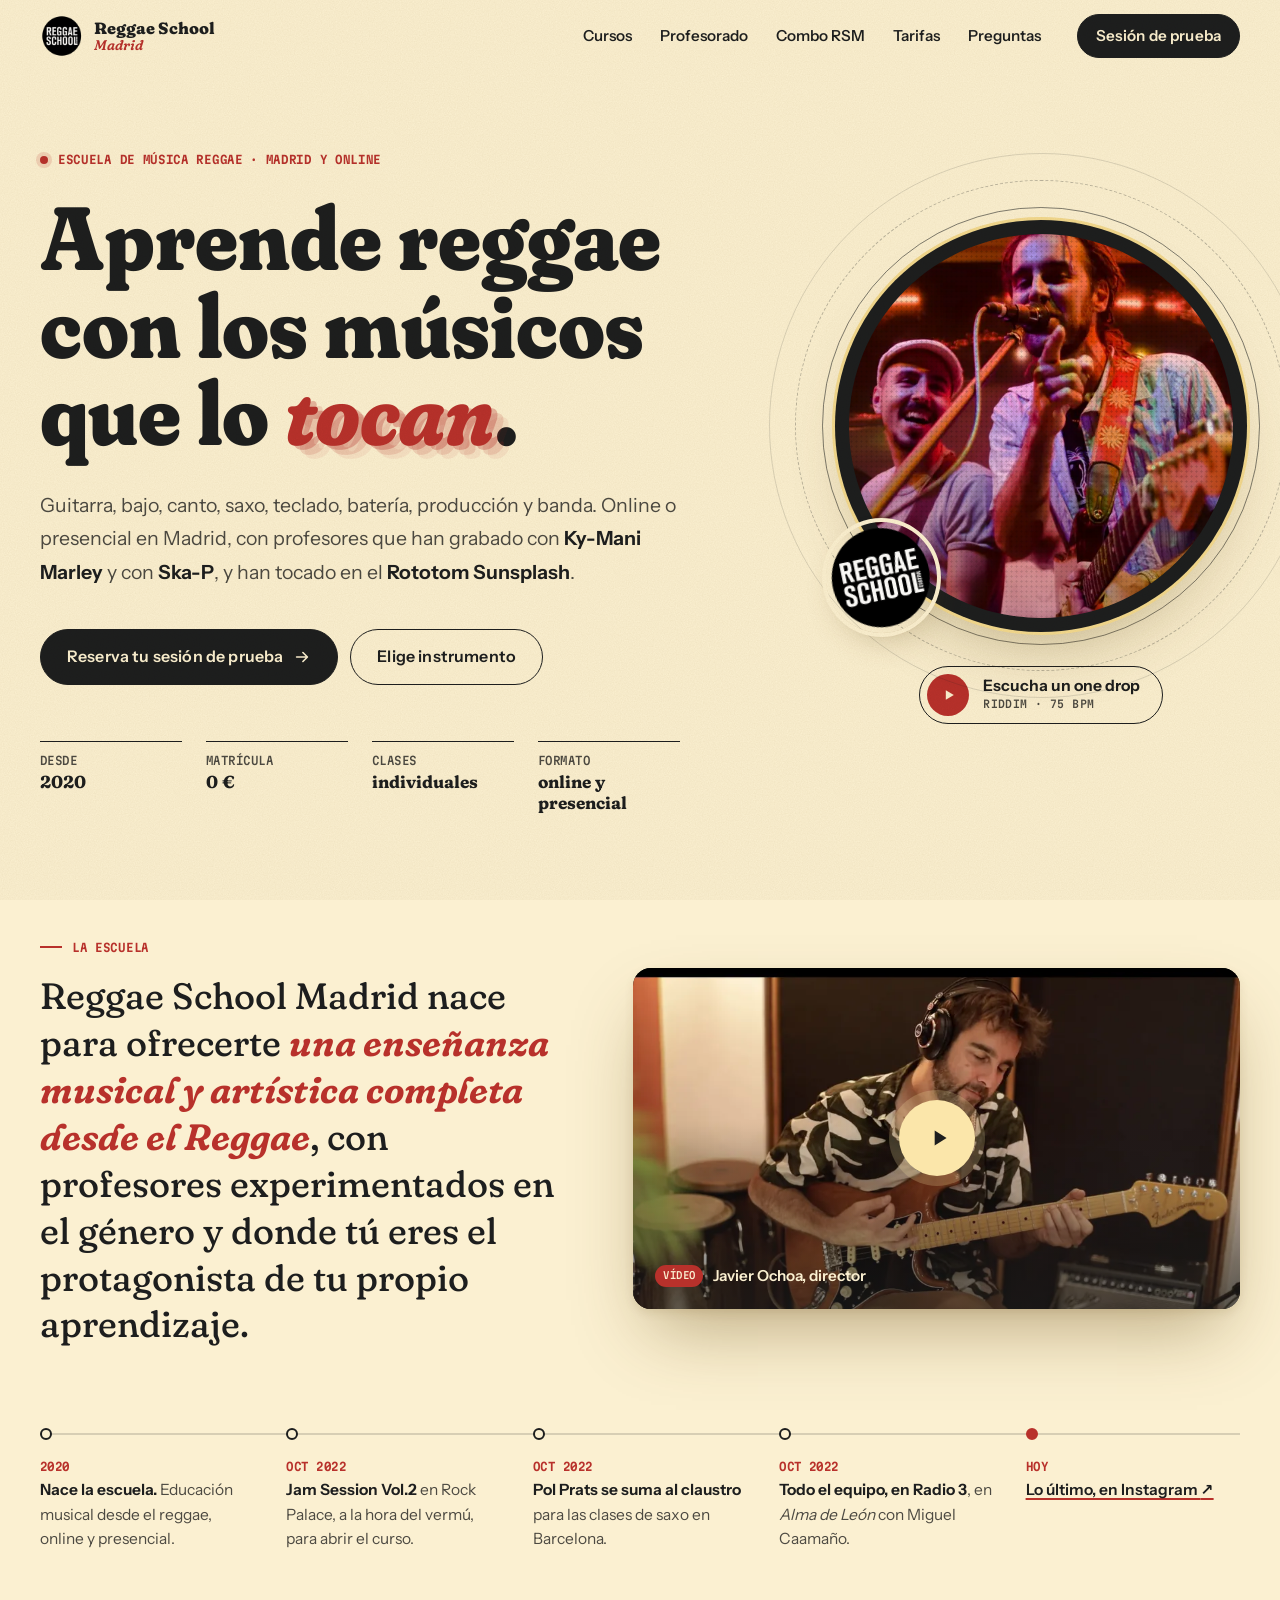
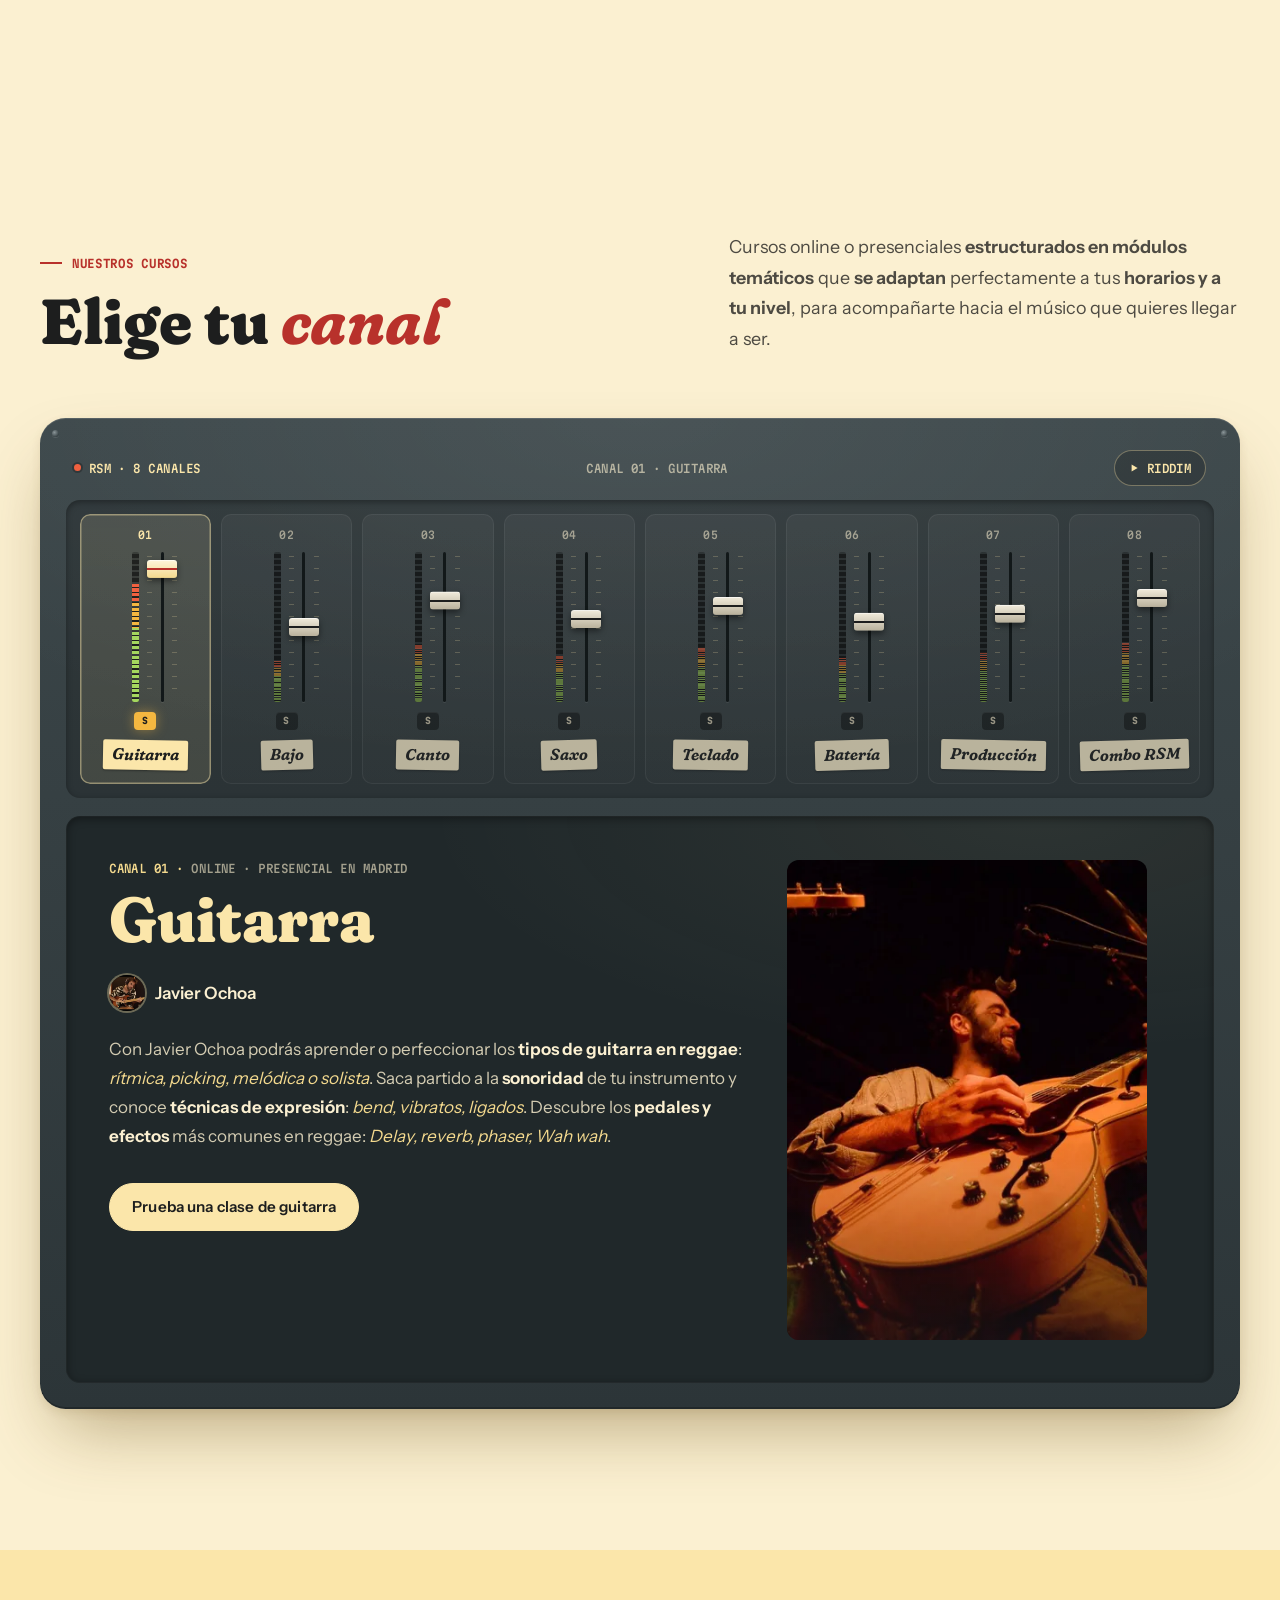
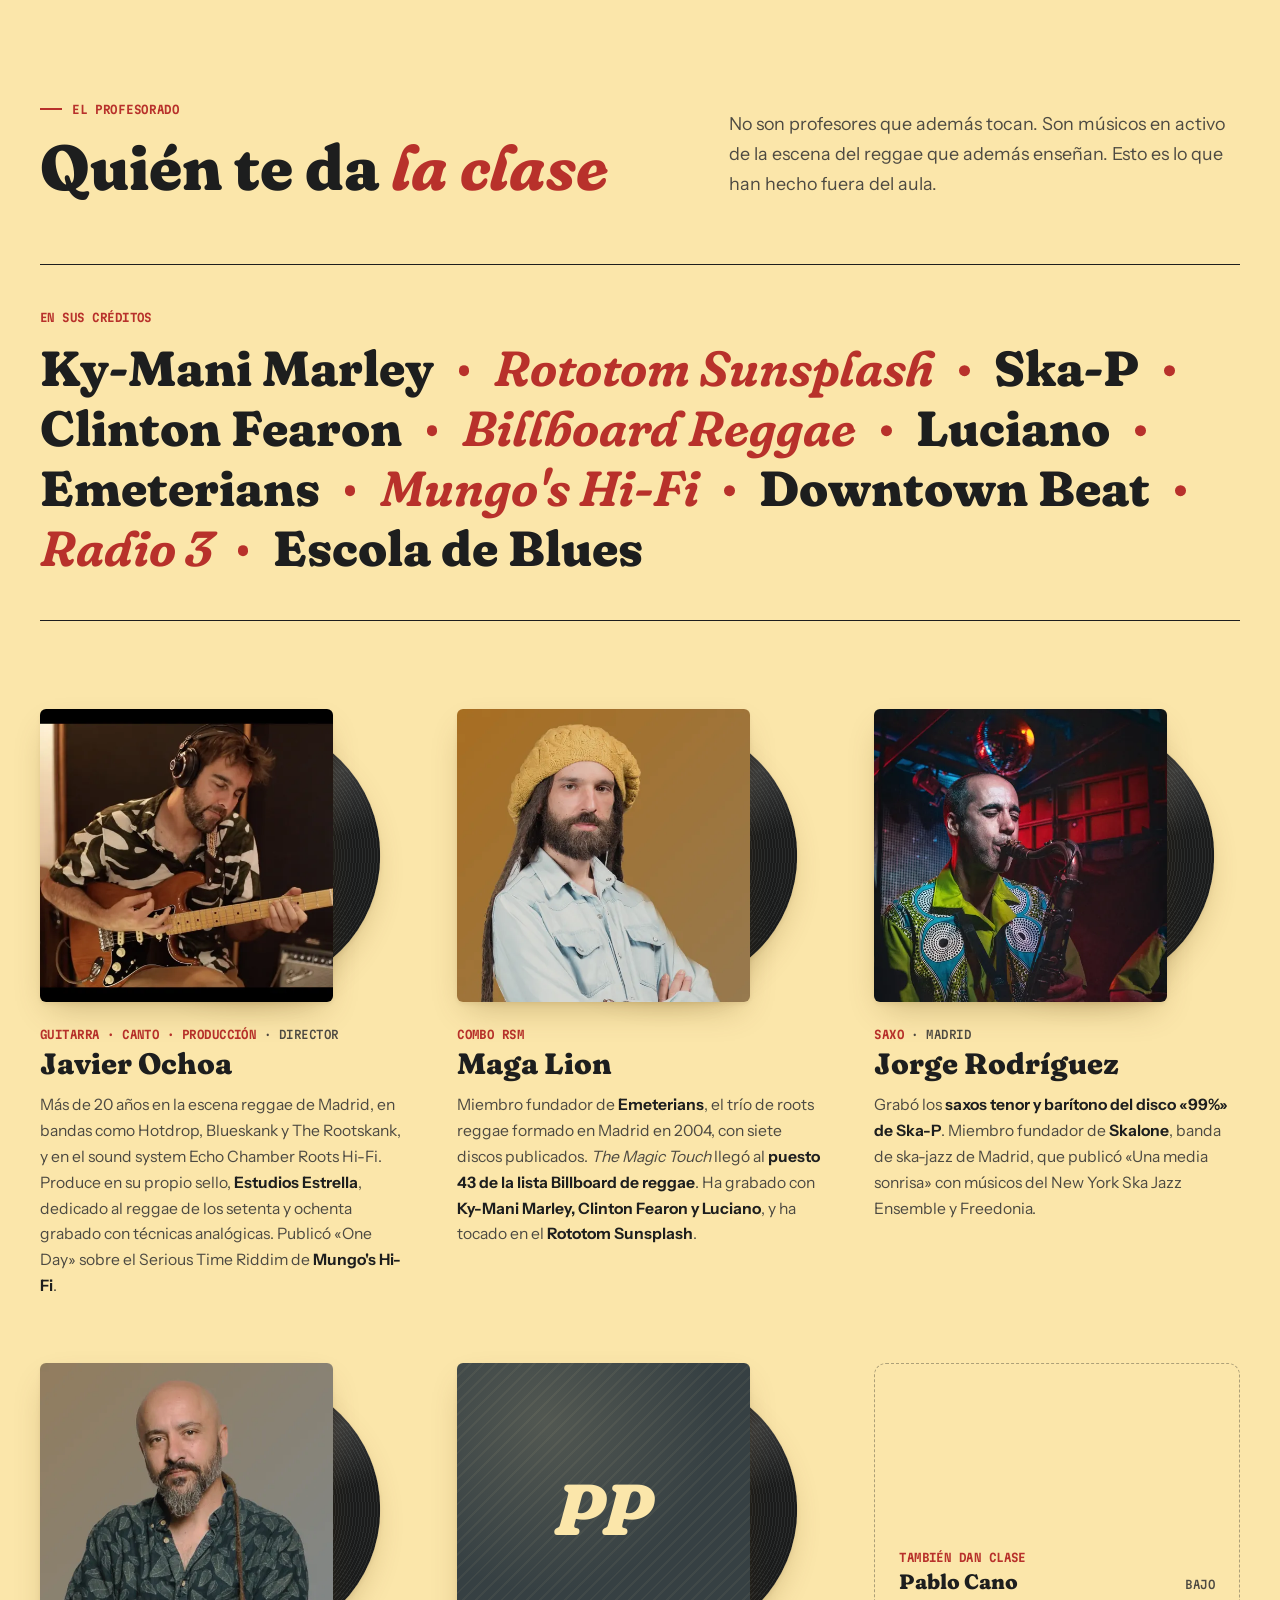
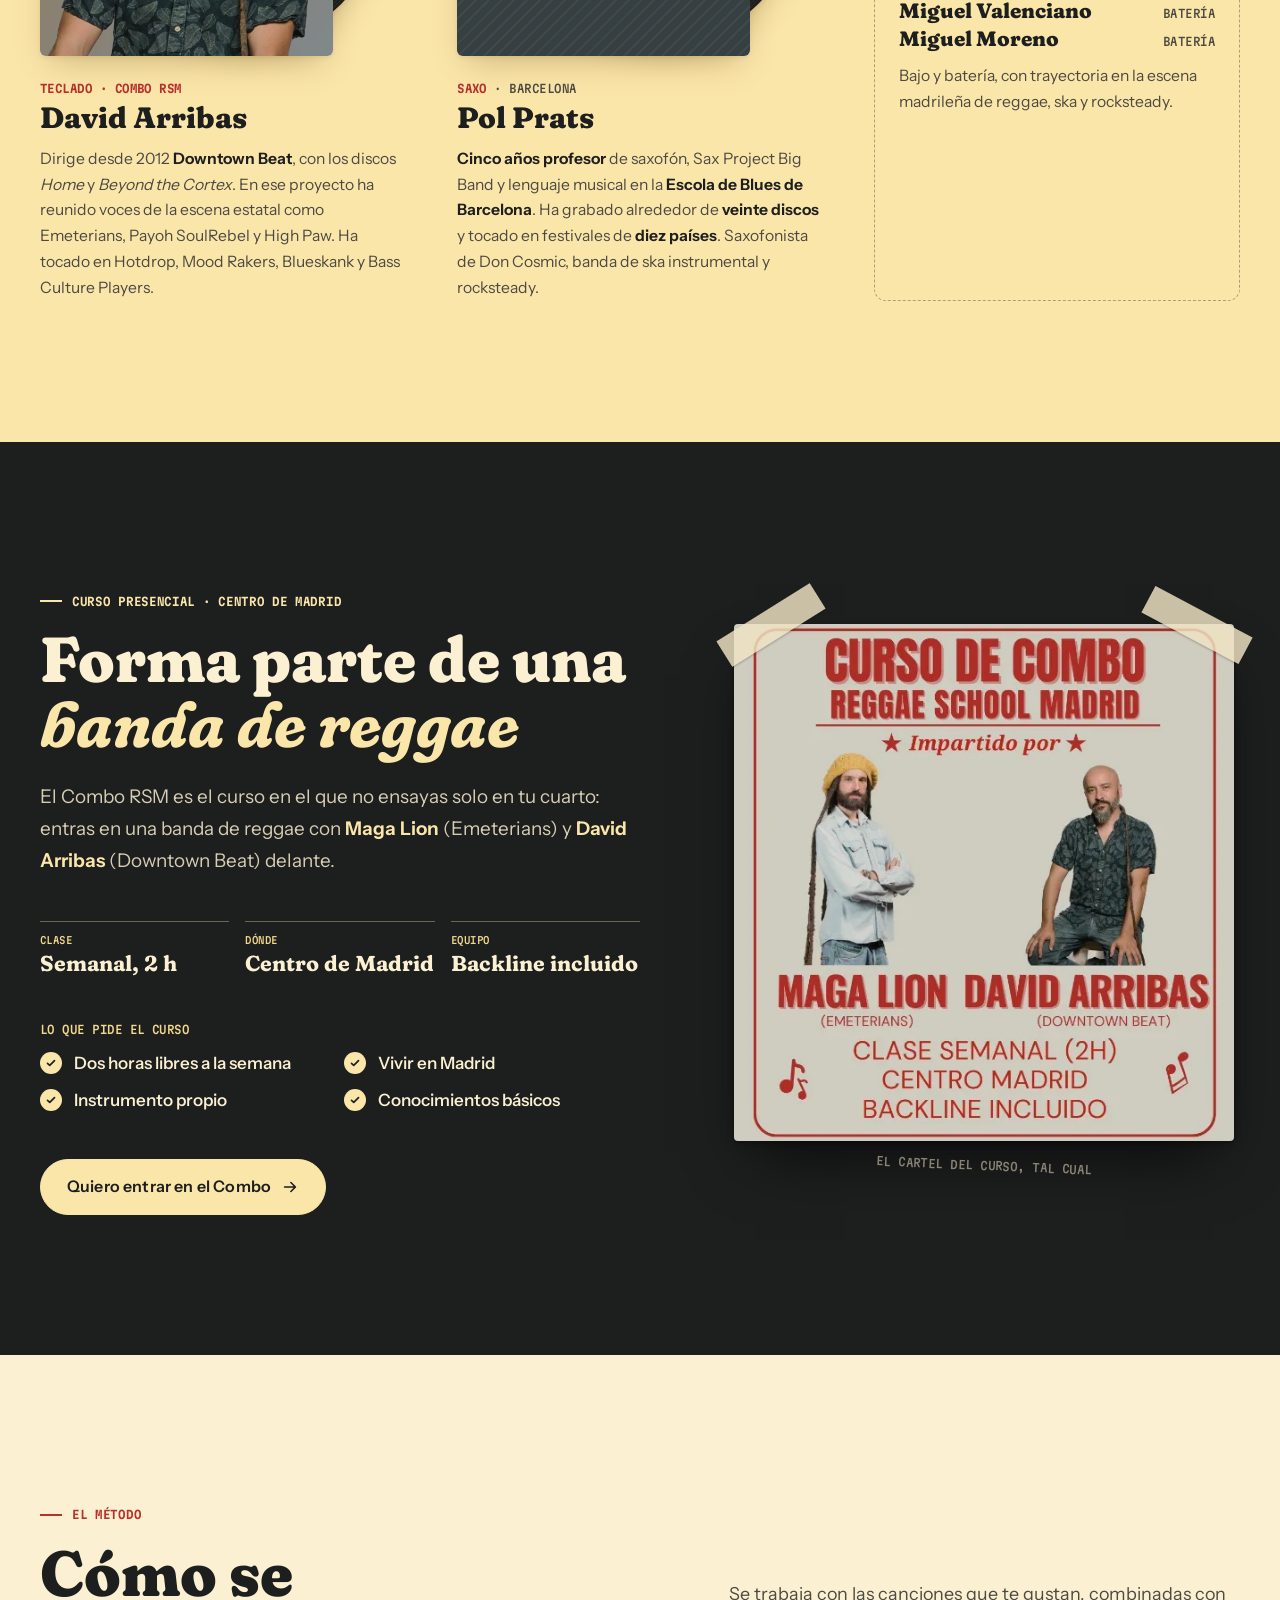
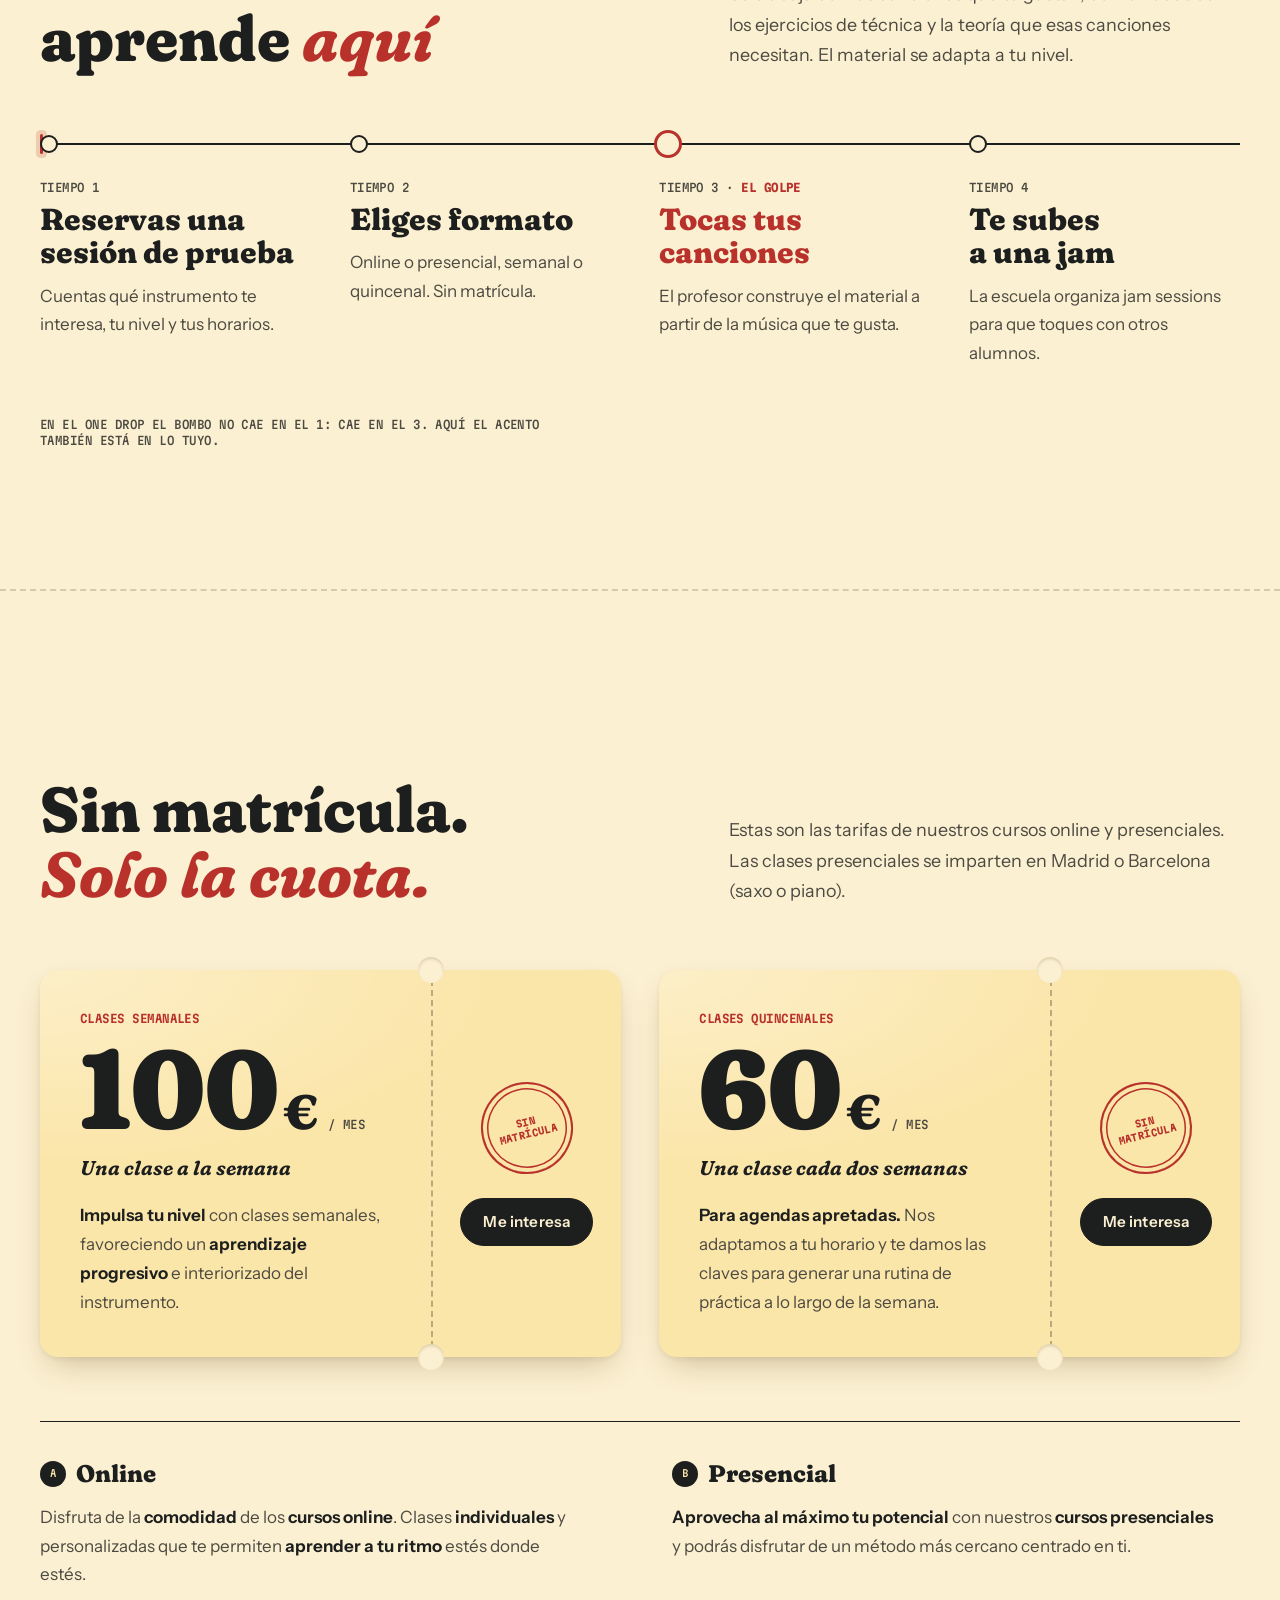
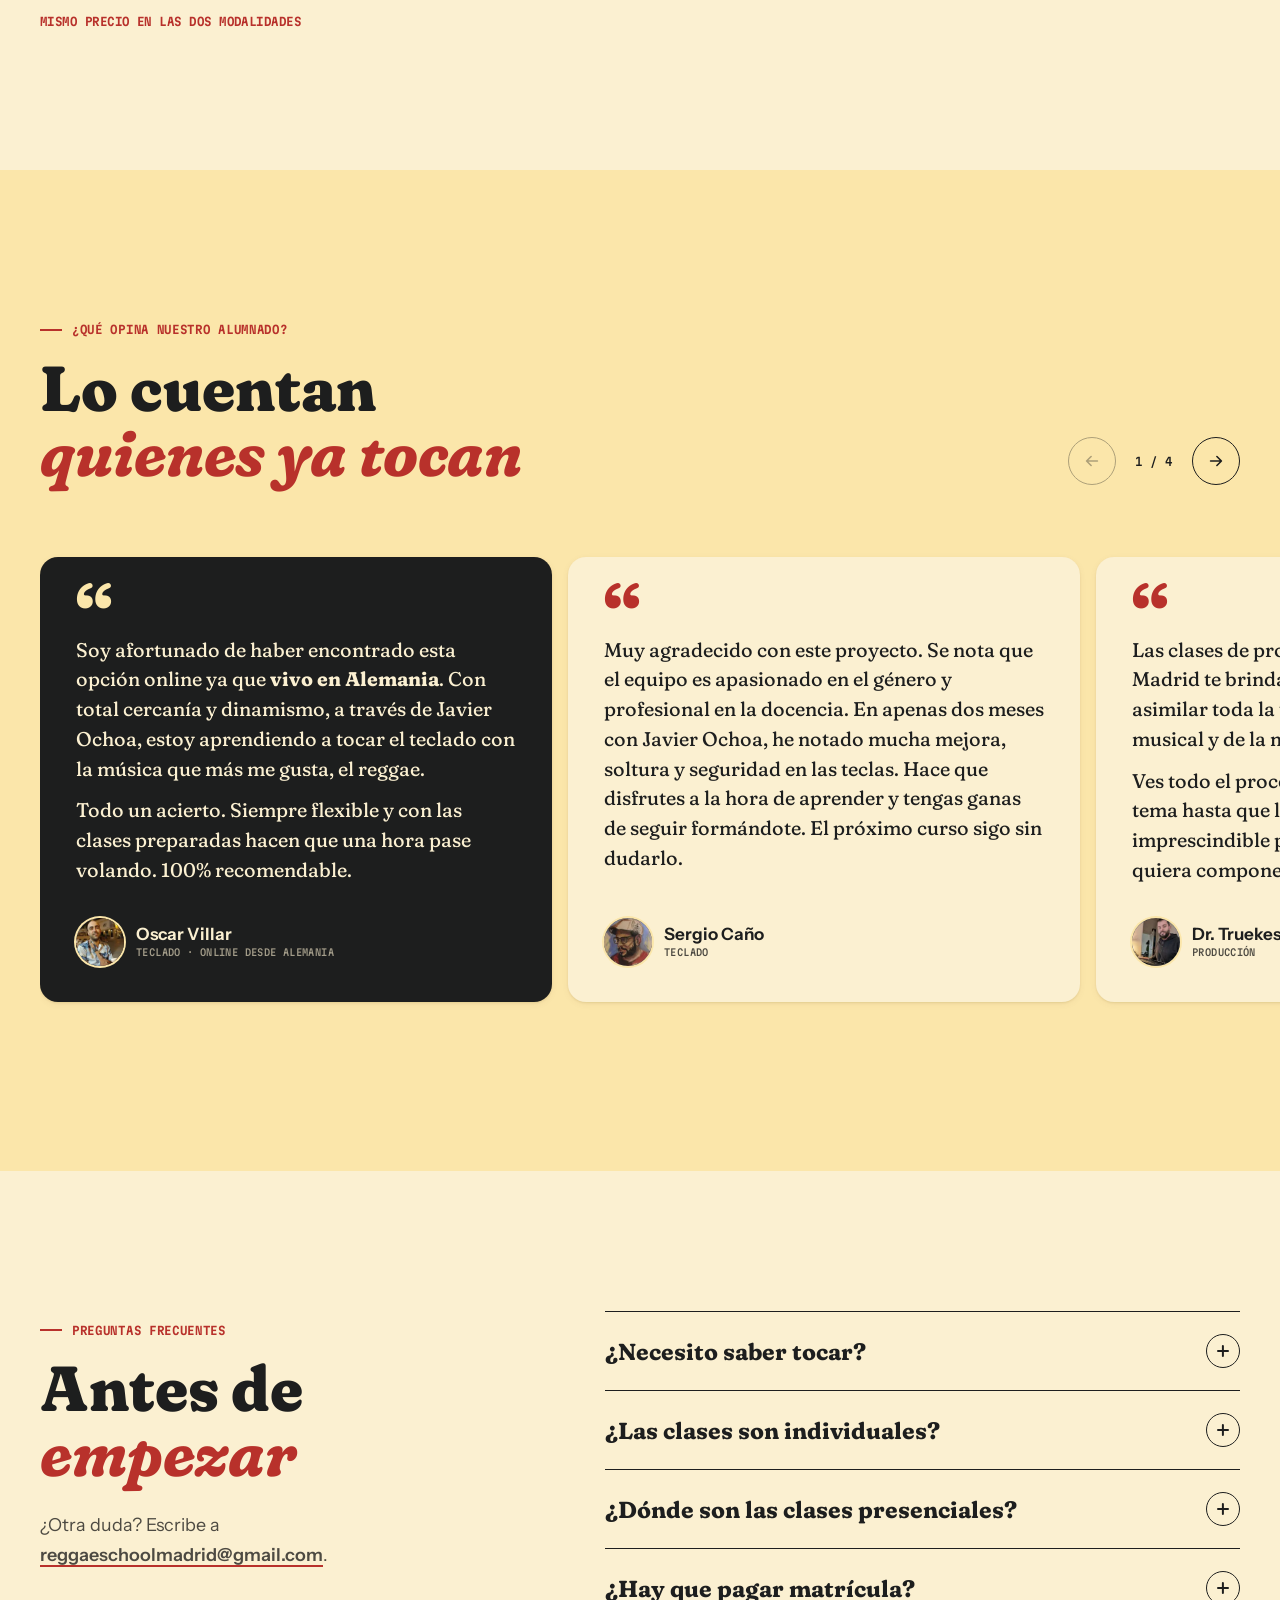
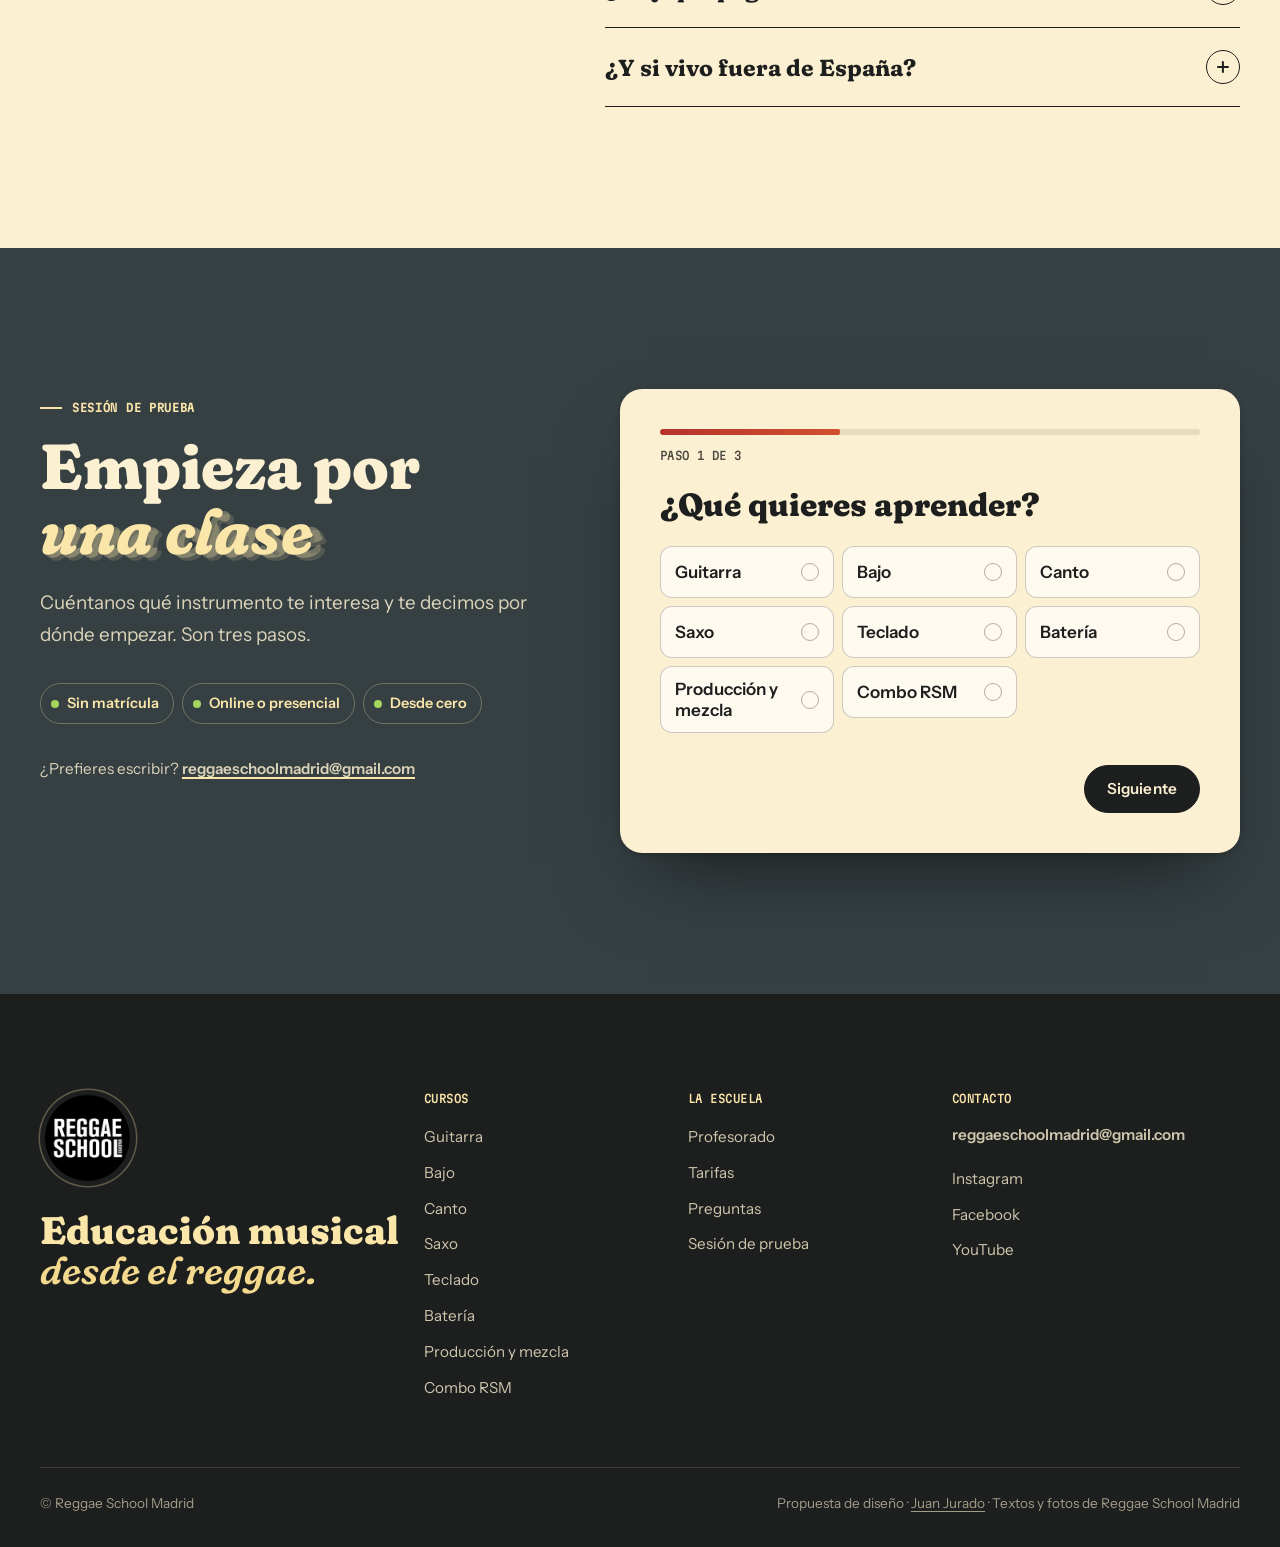
==== commit 00639f8c: "feat: home v3 «Riddim» — mesa de mezclas, riddim y formulario en tres pasos Nueva dirección, radical" ====
--- a/index.html
+++ b/index.html
@@ -2,818 +2,1057 @@
 <html lang="es">
 <head>
 <meta charset="utf-8">
-<meta name="viewport" content="width=device-width, initial-scale=1">
-<title>Reggae School Madrid — Escuela de música reggae. Clases online y presenciales.</title>
-<meta name="description" content="Aprende reggae con músicos en activo de la escena: guitarra, bajo, canto, saxo, teclado, batería, producción y Combo RSM. Online o presencial en Madrid, sin matrícula.">
+<meta name="viewport" content="width=device-width, initial-scale=1, viewport-fit=cover">
+<title>Reggae School Madrid — Clases de reggae online y presenciales en Madrid</title>
+<meta name="description" content="Aprende guitarra, bajo, canto, saxo, teclado, batería, producción o toca en una banda con músicos de la escena reggae. Online o presencial en Madrid. Sin matrícula.">
 <meta name="robots" content="noindex, nofollow">
+<meta name="theme-color" content="#fbf1d3">
+<meta property="og:type" content="website">
+<meta property="og:title" content="Reggae School Madrid — Educación musical desde el reggae">
+<meta property="og:description" content="Ocho cursos, online o presenciales en Madrid, con músicos de la escena reggae. Sin matrícula.">
+<meta property="og:image" content="assets/img/esc-banda-1400.webp">
 <link rel="icon" href="assets/img/logo-120.webp" type="image/webp">
-<link rel="preload" href="assets/fonts/archivo-latin.woff2" as="font" type="font/woff2" crossorigin>
-<link rel="preload" href="assets/img/esc-banda-1400.webp" as="image" fetchpriority="high">
-<link rel="stylesheet" href="assets/css/global.css">
-<link rel="stylesheet" href="assets/css/home.css">
+<link rel="preload" href="assets/fonts/fraunces.woff2" as="font" type="font/woff2" crossorigin>
+<link rel="preload" href="assets/fonts/instrument-sans.woff2" as="font" type="font/woff2" crossorigin>
+<link rel="preload" href="assets/img/esc-banda-900.webp" as="image" fetchpriority="high">
+<link rel="stylesheet" href="assets/css/global.css?v=3.0">
+<link rel="stylesheet" href="assets/css/home.css?v=3.0">
+<script>
+  // Antes de pintar: marca JS disponible y el modo captura (?ss) para no parpadear
+  document.documentElement.classList.add('js');
+  if (/[?&]ss\b/.test(location.search)) document.documentElement.classList.add('ss');
+</script>
+<script type="application/ld+json">
+{
+  "@context": "https://schema.org",
+  "@type": "EducationalOrganization",
+  "name": "Reggae School Madrid",
+  "slogan": "Educación musical desde el reggae",
+  "url": "https://reggaeschoolmadrid.com/",
+  "logo": "https://reggaeschoolmadrid.com/wp-content/uploads/logo-circulo.png",
+  "email": "reggaeschoolmadrid@gmail.com",
+  "foundingDate": "2020",
+  "areaServed": ["Madrid", "Barcelona", "Online"],
+  "sameAs": [
+    "https://www.instagram.com/reggaeschoolmadrid/",
+    "https://www.facebook.com/reggaeschoolmadrid",
+    "https://www.youtube.com/channel/UCNSFSKC_9hNB4wqtihIZoTg"
+  ],
+  "founder": { "@type": "Person", "name": "Javier Ochoa", "jobTitle": "Director" },
+  "hasOfferCatalog": {
+    "@type": "OfferCatalog",
+    "name": "Cursos de reggae",
+    "itemListElement": [
+      { "@type": "Offer", "name": "Clases semanales", "price": "100", "priceCurrency": "EUR", "description": "Una clase individual a la semana, online o presencial. Sin matrícula." },
+      { "@type": "Offer", "name": "Clases quincenales", "price": "60", "priceCurrency": "EUR", "description": "Una clase individual cada dos semanas, online o presencial. Sin matrícula." }
+    ]
+  }
+}
+</script>
 </head>
 <body>
 
-<a class="salto-contenido" href="#contenido">Saltar al contenido</a>
-
-<!-- ======================= CABECERA ======================= -->
-<header class="cab" data-cabecera>
-  <div class="cab__int">
-    <a class="cab__marca" href="#" aria-label="Reggae School Madrid, inicio">
-      <img src="assets/img/logo-120.webp" width="40" height="40" alt="" decoding="async">
-      <span class="t-credito cab__nombre">Reggae School<br><span>Madrid</span></span>
+<a class="salto" href="#contenido">Saltar al contenido</a>
+
+<!-- ============================ CABECERA ============================ -->
+<header class="cab" data-cab>
+  <div class="cab__int envoltura">
+    <a class="marca" href="#arriba" aria-label="Reggae School Madrid, volver arriba">
+      <img class="marca__logo" src="assets/img/logo-120.webp" width="44" height="44" alt="" decoding="async">
+      <span class="marca__nombre">Reggae School<em>Madrid</em></span>
     </a>
 
-    <nav class="nav" data-nav aria-label="Principal">
-      <ul class="nav__lista t-util">
+    <nav class="nav" aria-label="Principal">
+      <ul class="nav__lista">
         <li><a href="#cursos">Cursos</a></li>
-        <li><a href="#claustro">Profesorado</a></li>
+        <li><a href="#profesorado">Profesorado</a></li>
         <li><a href="#combo">Combo RSM</a></li>
         <li><a href="#tarifas">Tarifas</a></li>
-        <li><a href="#faq">Preguntas</a></li>
+        <li><a href="#preguntas">Preguntas</a></li>
       </ul>
-      <ul class="nav__redes" aria-label="Redes sociales">
-        <li><a href="https://www.facebook.com/reggaeschoolmadrid" aria-label="Facebook"><svg viewBox="0 0 24 24" width="16" height="16" aria-hidden="true" fill="currentColor"><path d="M14 9h3V6h-3c-2.2 0-4 1.8-4 4v2H8v3h2v7h3v-7h3l1-3h-4v-2c0-.6.4-1 1-1z"/></svg></a></li>
-        <li><a href="https://www.instagram.com/reggaeschoolmadrid/" aria-label="Instagram"><svg viewBox="0 0 24 24" width="16" height="16" aria-hidden="true" fill="none" stroke="currentColor" stroke-width="1.8"><rect x="3" y="3" width="18" height="18" rx="5"/><circle cx="12" cy="12" r="4"/><circle cx="17.2" cy="6.8" r="1.1" fill="currentColor" stroke="none"/></svg></a></li>
-        <li><a href="https://www.youtube.com/channel/UCNSFSKC_9hNB4wqtihIZoTg" aria-label="YouTube"><svg viewBox="0 0 24 24" width="16" height="16" aria-hidden="true" fill="currentColor"><path d="M22 12s0-3.2-.4-4.7a2.5 2.5 0 0 0-1.8-1.8C18.3 5 12 5 12 5s-6.3 0-7.8.5a2.5 2.5 0 0 0-1.8 1.8C2 8.8 2 12 2 12s0 3.2.4 4.7c.2.9.9 1.6 1.8 1.8C5.7 19 12 19 12 19s6.3 0 7.8-.5a2.5 2.5 0 0 0 1.8-1.8C22 15.2 22 12 22 12zM10 15V9l5.2 3L10 15z"/></svg></a></li>
+    </nav>
+
+    <a class="boton boton--tinta cab__cta" href="#reserva" data-reserva>Sesión de prueba</a>
+
+    <button class="menu-btn" type="button" data-menu-abrir aria-expanded="false" aria-controls="menu">
+      <span class="menu-btn__txt">Menú</span>
+      <span class="menu-btn__ico" aria-hidden="true"><i></i><i></i></span>
+    </button>
+  </div>
+</header>
+
+<!-- Menú móvil a pantalla completa -->
+<div class="menu" id="menu" data-menu hidden>
+  <div class="menu__int envoltura">
+    <ul class="menu__lista">
+      <li style="--i:0"><a href="#cursos" data-menu-enlace>Cursos</a></li>
+      <li style="--i:1"><a href="#profesorado" data-menu-enlace>Profesorado</a></li>
+      <li style="--i:2"><a href="#combo" data-menu-enlace>Combo RSM</a></li>
+      <li style="--i:3"><a href="#tarifas" data-menu-enlace>Tarifas</a></li>
+      <li style="--i:4"><a href="#preguntas" data-menu-enlace>Preguntas</a></li>
+    </ul>
+    <div class="menu__pie" style="--i:5">
+      <a class="boton boton--crema boton--ancho" href="#reserva" data-menu-enlace data-reserva>Reserva tu sesión de prueba</a>
+      <p class="menu__mail"><a href="mailto:reggaeschoolmadrid@gmail.com">reggaeschoolmadrid@gmail.com</a></p>
+      <ul class="redes" aria-label="Redes sociales">
+        <li><a href="https://www.instagram.com/reggaeschoolmadrid/" aria-label="Instagram"><svg viewBox="0 0 24 24" width="20" height="20" aria-hidden="true" fill="none" stroke="currentColor" stroke-width="1.8"><rect x="3" y="3" width="18" height="18" rx="5"/><circle cx="12" cy="12" r="4"/><circle cx="17.2" cy="6.8" r="1.1" fill="currentColor" stroke="none"/></svg></a></li>
+        <li><a href="https://www.facebook.com/reggaeschoolmadrid" aria-label="Facebook"><svg viewBox="0 0 24 24" width="20" height="20" aria-hidden="true" fill="currentColor"><path d="M14 9h3V6h-3c-2.2 0-4 1.8-4 4v2H8v3h2v7h3v-7h3l1-3h-4v-2c0-.6.4-1 1-1z"/></svg></a></li>
+        <li><a href="https://www.youtube.com/channel/UCNSFSKC_9hNB4wqtihIZoTg" aria-label="YouTube"><svg viewBox="0 0 24 24" width="20" height="20" aria-hidden="true" fill="currentColor"><path d="M22 12s0-3.2-.4-4.7a2.5 2.5 0 0 0-1.8-1.8C18.3 5 12 5 12 5s-6.3 0-7.8.5a2.5 2.5 0 0 0-1.8 1.8C2 8.8 2 12 2 12s0 3.2.4 4.7c.2.9.9 1.6 1.8 1.8C5.7 19 12 19 12 19s6.3 0 7.8-.5a2.5 2.5 0 0 0 1.8-1.8C22 15.2 22 12 22 12zM10 15V9l5.2 3L10 15z"/></svg></a></li>
       </ul>
-      <a class="boton boton--solido nav__cta" href="#reserva">Sesión de prueba</a>
-    </nav>
-
-    <button class="menu-btn" data-menu-boton aria-expanded="false" aria-controls="nav" aria-label="Abrir menú">
-      <span></span><span></span>
-    </button>
-  </div>
-</header>
+    </div>
+  </div>
+</div>
 
 <main id="contenido">
 
-<!-- ======================= HERO ======================= -->
-<section class="hero" data-hero aria-labelledby="h1">
-  <div class="hero__fondo">
-    <img data-hero-img
-         src="assets/img/esc-banda-1400.webp"
-         srcset="assets/img/esc-banda-900.webp 900w, assets/img/esc-banda-1400.webp 1400w, assets/img/esc-banda-1920.webp 1920w"
-         sizes="100vw" width="1920" height="1080"
-         alt="Dos músicos de Reggae School Madrid tocando en directo, guitarra y voz, bajo luces cálidas de escenario"
-         fetchpriority="high" decoding="async">
-  </div>
-
-  <div class="hero__int envoltura envoltura--ancha">
-    <p class="t-credito hero__eyebrow">Escuela de música reggae · Madrid y online</p>
-
-    <h1 class="t-mega hero__h1 lineas" id="h1">
-      <span class="linea"><span>Aprende reggae</span></span>
-      <span class="linea"><span>con los músicos</span></span>
-      <span class="linea"><span>que <em>lo tocan</em></span></span>
-    </h1>
-
-    <p class="hero__apoyo t-guia">
-      Ocho cursos, online o presenciales en Madrid, con profesores que han grabado con
-      <strong>Ky-Mani Marley</strong>, han tocado en el <strong>Rototom</strong> y han puesto
-      los saxos de <strong>Ska-P</strong>.
-    </p>
-
-    <div class="hero__ctas">
-      <a class="boton boton--solido" href="#reserva">Reserva una sesión de prueba</a>
-      <a class="boton boton--fantasma" href="#cursos">Ver los ocho cursos</a>
-    </div>
-  </div>
-
-  <!-- Barra de credibilidad: datos verificados, en marquesina -->
-  <div class="tira" aria-label="Datos de la escuela">
-    <div class="tira__pista">
-      <ul class="tira__grupo t-util">
-        <li>Desde 2020</li><li aria-hidden="true">✳</li>
-        <li>Sin matrícula</li><li aria-hidden="true">✳</li>
-        <li>Online y presencial</li><li aria-hidden="true">✳</li>
-        <li>Radio 3 · Alma de León</li><li aria-hidden="true">✳</li>
-        <li>8 cursos</li><li aria-hidden="true">✳</li>
-        <li>Clases individuales</li><li aria-hidden="true">✳</li>
+<!-- ============================ HERO ============================ -->
+<section class="hero" id="arriba" aria-labelledby="h1">
+  <div class="hero__int envoltura">
+
+    <div class="hero__texto">
+      <p class="etiqueta hero__eyebrow" data-entra style="--i:0">
+        <span class="punto" aria-hidden="true"></span> Escuela de música reggae · Madrid y online
+      </p>
+
+      <h1 class="t-mega hero__h1" id="h1">
+        <span class="linea" data-entra style="--i:1">Aprende reggae</span>
+        <span class="linea" data-entra style="--i:2">con los músicos</span>
+        <span class="linea" data-entra style="--i:3">que lo <span class="eco" data-eco><em>tocan</em><span class="eco__rep" aria-hidden="true">tocan</span><span class="eco__rep" aria-hidden="true">tocan</span><span class="eco__rep" aria-hidden="true">tocan</span></span>.</span>
+      </h1>
+
+      <p class="hero__apoyo" data-entra style="--i:4">
+        Guitarra, bajo, canto, saxo, teclado, batería, producción y banda. Online o presencial en
+        Madrid, con profesores que han grabado con <strong>Ky-Mani Marley</strong> y con
+        <strong>Ska-P</strong>, y han tocado en el <strong>Rototom Sunsplash</strong>.
+      </p>
+
+      <div class="hero__ctas" data-entra style="--i:5">
+        <a class="boton boton--tinta boton--grande" href="#reserva" data-reserva>
+          Reserva tu sesión de prueba
+          <svg class="boton__flecha" viewBox="0 0 20 20" width="18" height="18" aria-hidden="true"><path d="M4 10h11M11 5l5 5-5 5" fill="none" stroke="currentColor" stroke-width="1.8" stroke-linecap="round" stroke-linejoin="round"/></svg>
+        </a>
+        <a class="boton boton--linea boton--grande" href="#cursos">Elige instrumento</a>
+      </div>
+
+      <ul class="hero__datos" data-entra style="--i:6" aria-label="La escuela en cuatro datos">
+        <li><span class="mono">Desde</span> 2020</li>
+        <li><span class="mono">Matrícula</span> 0 €</li>
+        <li><span class="mono">Clases</span> individuales</li>
+        <li><span class="mono">Formato</span> online y presencial</li>
       </ul>
-      <ul class="tira__grupo t-util" aria-hidden="true">
-        <li>Desde 2020</li><li>✳</li>
-        <li>Sin matrícula</li><li>✳</li>
-        <li>Online y presencial</li><li>✳</li>
-        <li>Radio 3 · Alma de León</li><li>✳</li>
-        <li>8 cursos</li><li>✳</li>
-        <li>Clases individuales</li><li>✳</li>
-      </ul>
-    </div>
+    </div>
+
+    <!-- El altavoz: foto en el cono, anillos de la suspensión y el riddim -->
+    <div class="hero__altavoz" data-entra style="--i:2">
+      <div class="altavoz" data-altavoz>
+        <span class="altavoz__anillo" aria-hidden="true"></span>
+        <span class="altavoz__anillo" aria-hidden="true"></span>
+        <span class="altavoz__anillo" aria-hidden="true"></span>
+        <div class="altavoz__cono" data-cono>
+          <img src="assets/img/esc-banda-900.webp"
+               srcset="assets/img/esc-banda-900.webp 900w, assets/img/esc-banda-1400.webp 1400w"
+               sizes="(min-width: 1024px) 40vw, 86vw" width="900" height="506"
+               alt="Dos profesores de la escuela tocando en directo, guitarra y voz, con luces cálidas de escenario"
+               fetchpriority="high" decoding="async">
+        </div>
+        <img class="altavoz__sello" src="assets/img/logo-240.webp" width="120" height="120" alt="" decoding="async" data-sello>
+      </div>
+
+      <button class="riddim-btn" type="button" data-riddim-toggle aria-pressed="false">
+        <span class="riddim-btn__ico" aria-hidden="true">
+          <svg class="ico-play" viewBox="0 0 20 20" width="16" height="16"><path d="M6 4l10 6-10 6z" fill="currentColor"/></svg>
+          <svg class="ico-pausa" viewBox="0 0 20 20" width="16" height="16"><path d="M5 4h3.5v12H5zM11.5 4H15v12h-3.5z" fill="currentColor"/></svg>
+        </span>
+        <span class="riddim-btn__txt">
+          <span class="riddim-btn__t" data-riddim-label>Escucha un one drop</span>
+          <span class="mono riddim-btn__m">Riddim · 75 BPM</span>
+        </span>
+      </button>
+    </div>
+
   </div>
 </section>
 
-<!-- ======================= INTRO + VÍDEO ======================= -->
-<section class="seccion intro">
-  <div class="envoltura intro__int">
-    <p class="intro__frase" data-revela>
-      Reggae School Madrid nace para ofrecerte <em>una enseñanza musical y artística completa
-      desde el Reggae</em>, con profesores experimentados en el género y donde tú eres el
-      protagonista de tu propio aprendizaje.
-    </p>
-
-    <div class="video cortina" data-revela>
-      <button class="video__btn" type="button" data-video="PeHxVKkdIkA"
-              aria-label="Reproducir la presentación de Reggae School Madrid">
-        <img src="assets/img/esc-javier-1400.webp"
+<!-- ============================ LA ESCUELA ============================ -->
+<section class="escuela seccion" aria-labelledby="escuela-t">
+  <div class="envoltura escuela__int">
+    <div class="escuela__texto">
+      <p class="etiqueta" data-revela>La escuela</p>
+      <h2 class="visually-hidden" id="escuela-t">La escuela</h2>
+      <p class="escuela__frase" data-revela>
+        Reggae School Madrid nace para ofrecerte <em>una enseñanza musical y artística completa
+        desde el Reggae</em>, con profesores experimentados en el género y donde tú eres el
+        protagonista de tu propio aprendizaje.
+      </p>
+    </div>
+
+    <div class="video" data-revela>
+      <button class="video__btn" type="button" data-video="PeHxVKkdIkA" aria-label="Reproducir el vídeo de presentación de Javier Ochoa, director de la escuela">
+        <img src="assets/img/esc-javier-900.webp"
              srcset="assets/img/esc-javier-900.webp 900w, assets/img/esc-javier-1400.webp 1400w"
-             sizes="(min-width: 900px) 80vw, 100vw" width="1400" height="788"
-             alt="Javier Ochoa, director de la escuela, tocando la guitarra en el estudio"
-             loading="lazy" decoding="async">
-        <span class="video__play" aria-hidden="true">
-          <svg viewBox="0 0 24 24" width="26" height="26" fill="currentColor"><path d="M8 5v14l11-7z"/></svg>
-        </span>
-        <span class="t-credito video__pie">Javier Ochoa · Director de la escuela</span>
+             sizes="(min-width: 1024px) 46vw, 92vw" width="900" height="506"
+             alt="" loading="lazy" decoding="async">
+        <span class="video__play" aria-hidden="true"><svg viewBox="0 0 24 24" width="26" height="26"><path d="M8 5v14l11-7z" fill="currentColor"/></svg></span>
+        <span class="video__pie"><span class="mono">Vídeo</span> Javier Ochoa, director</span>
       </button>
     </div>
-  </div>
-</section>
-
-<!-- ======================= CLAUSTRO ======================= -->
-<section class="seccion claustro" id="claustro" aria-labelledby="claustro-t">
-  <div class="envoltura">
-    <header class="cabeza" data-revela>
-      <p class="t-credito cabeza__eyebrow">El profesorado</p>
-      <h2 class="t-seccion" id="claustro-t">Quién te da la clase</h2>
-      <p class="t-guia">
-        No son profesores que además tocan. Son músicos en activo de la escena del reggae que
-        además enseñan. Esto es lo que han hecho fuera del aula.
-      </p>
-    </header>
-  </div>
-
-  <div class="envoltura claustro__grid">
-    <!-- Columna de retratos, sticky en escritorio -->
-    <div class="claustro__retratos" aria-hidden="true">
-      <div class="claustro__pila">
-        <img class="retrato" data-prof="javier" src="assets/img/prof-javier-560.webp" width="560" height="560" alt="" loading="lazy" decoding="async">
-        <img class="retrato" data-prof="maga" src="assets/img/prof-maga-560.webp" width="560" height="560" alt="" loading="lazy" decoding="async">
-        <img class="retrato" data-prof="jorge" src="assets/img/prof-saxo-560.webp" width="560" height="560" alt="" loading="lazy" decoding="async">
-        <img class="retrato" data-prof="pol" src="assets/img/prof-saxo-560.webp" width="560" height="560" alt="" loading="lazy" decoding="async">
-        <img class="retrato" data-prof="david" src="assets/img/prof-david-560.webp" width="560" height="560" alt="" loading="lazy" decoding="async">
-        <img class="retrato" data-prof="resto" src="assets/img/prof-bajo-560.webp" width="560" height="560" alt="" loading="lazy" decoding="async">
-      </div>
-    </div>
-
-    <ol class="claustro__lista">
-      <li class="prof" data-revela data-prof-id="javier">
-        <img class="prof__foto" src="assets/img/prof-javier-280.webp" width="280" height="280"
-             alt="Javier Ochoa, director de la escuela" loading="lazy" decoding="async">
-        <div class="prof__texto">
-          <p class="t-credito prof__rol">Guitarra · Canto · Producción <span>Director</span></p>
-          <h3 class="t-rotulo prof__nombre">Javier Ochoa</h3>
-          <p class="t-cuerpo">
-            Más de 20 años en la escena reggae de Madrid, en bandas como Hotdrop, Blueskank y
-            The Rootskank, y en el sound system Echo Chamber Roots Hi-Fi. Produce en su propio
-            sello, <strong>Estudios Estrella</strong>, dedicado al reggae de los setenta y ochenta
-            grabado con técnicas analógicas. Publicó «One Day» sobre el Serious Time Riddim de
-            <strong>Mungo's Hi-Fi</strong>.
-          </p>
-        </div>
+
+    <ol class="hitos" aria-label="Algunos momentos de la escuela">
+      <li class="hito" data-revela style="--i:0">
+        <span class="hito__fecha mono"><time datetime="2020">2020</time></span>
+        <p><strong>Nace la escuela.</strong> Educación musical desde el reggae, online y presencial.</p>
       </li>
-
-      <li class="prof" data-revela data-prof-id="maga">
-        <img class="prof__foto" src="assets/img/prof-maga-280.webp" width="280" height="280"
-             alt="Maga Lion, profesor del Combo RSM" loading="lazy" decoding="async">
-        <div class="prof__texto">
-          <p class="t-credito prof__rol">Combo RSM</p>
-          <h3 class="t-rotulo prof__nombre">Maga Lion</h3>
-          <p class="t-cuerpo">
-            Miembro fundador de <strong>Emeterians</strong>, el trío de roots reggae formado en
-            Madrid en 2004, con siete discos publicados. <em>The Magic Touch</em> llegó al
-            <strong>puesto 43 de la lista Billboard de reggae</strong>. Ha grabado con
-            <strong>Ky-Mani Marley, Clinton Fearon y Luciano</strong>, y ha tocado en el
-            <strong>Rototom Sunsplash</strong>.
-          </p>
-        </div>
+      <li class="hito" data-revela style="--i:1">
+        <span class="hito__fecha mono"><time datetime="2022-10">Oct 2022</time></span>
+        <p><strong>Jam Session Vol.2</strong> en Rock Palace, a la hora del vermú, para abrir el curso.</p>
       </li>
-
-      <li class="prof" data-revela data-prof-id="jorge">
-        <img class="prof__foto" src="assets/img/prof-saxo-280.webp" width="280" height="280"
-             alt="Jorge Rodríguez, profesor de saxo" loading="lazy" decoding="async">
-        <div class="prof__texto">
-          <p class="t-credito prof__rol">Saxo</p>
-          <h3 class="t-rotulo prof__nombre">Jorge Rodríguez</h3>
-          <p class="t-cuerpo">
-            Grabó los <strong>saxos tenor y barítono del disco «99%» de Ska-P</strong>. Miembro
-            fundador de <strong>Skalone</strong>, banda de ska-jazz de Madrid, que publicó «Una
-            media sonrisa» con músicos del New York Ska Jazz Ensemble y Freedonia.
-          </p>
-        </div>
+      <li class="hito" data-revela style="--i:2">
+        <span class="hito__fecha mono"><time datetime="2022-10">Oct 2022</time></span>
+        <p><strong>Pol Prats se suma al claustro</strong> para las clases de saxo en Barcelona.</p>
       </li>
-
-      <li class="prof" data-revela data-prof-id="pol">
-        <img class="prof__foto" src="assets/img/prof-saxo-280.webp" width="280" height="280"
-             alt="Pol Prats, profesor de saxo en Barcelona" loading="lazy" decoding="async">
-        <div class="prof__texto">
-          <p class="t-credito prof__rol">Saxo <span>Barcelona</span></p>
-          <h3 class="t-rotulo prof__nombre">Pol Prats</h3>
-          <p class="t-cuerpo">
-            <strong>Cinco años profesor</strong> de saxofón, Sax Project Big Band y lenguaje
-            musical en la <strong>Escola de Blues de Barcelona</strong>. Ha grabado alrededor de
-            <strong>veinte discos</strong> y tocado en festivales de <strong>diez países</strong>.
-            Saxofonista de Don Cosmic, banda de ska instrumental y rocksteady.
-          </p>
-        </div>
+      <li class="hito" data-revela style="--i:3">
+        <span class="hito__fecha mono"><time datetime="2022-10">Oct 2022</time></span>
+        <p><strong>Todo el equipo, en Radio 3</strong>, en <em>Alma de León</em> con Miguel Caamaño.</p>
       </li>
-
-      <li class="prof" data-revela data-prof-id="david">
-        <img class="prof__foto" src="assets/img/prof-david-280.webp" width="280" height="280"
-             alt="David Arribas, profesor de teclado y del Combo RSM" loading="lazy" decoding="async">
-        <div class="prof__texto">
-          <p class="t-credito prof__rol">Teclado · Combo RSM</p>
-          <h3 class="t-rotulo prof__nombre">David Arribas</h3>
-          <p class="t-cuerpo">
-            Dirige desde 2012 <strong>Downtown Beat</strong>, con los discos <em>Home</em> y
-            <em>Beyond the Cortex</em>. En ese proyecto ha reunido voces de la escena estatal como
-            Emeterians, Payoh SoulRebel y High Paw. Ha tocado en Hotdrop, Mood Rakers, Blueskank y
-            Bass Culture Players.
-          </p>
-        </div>
-      </li>
-
-      <li class="prof prof--resto" data-revela data-prof-id="resto">
-        <div class="prof__texto">
-          <p class="t-credito prof__rol">También dan clase</p>
-          <h3 class="t-rotulo prof__nombre">Pablo Cano <span>·</span> Miguel Valenciano <span>·</span> Miguel Moreno</h3>
-          <p class="t-cuerpo">
-            Bajo y batería, con trayectoria en la escena madrileña de reggae, ska y rocksteady.
-          </p>
-        </div>
+      <li class="hito hito--ig" data-revela style="--i:4">
+        <span class="hito__fecha mono">Hoy</span>
+        <p><a class="enlace" href="https://www.instagram.com/reggaeschoolmadrid/">Lo último, en Instagram <span aria-hidden="true">↗</span></a></p>
       </li>
     </ol>
   </div>
 </section>
 
-<!-- ======================= CURSOS ======================= -->
-<section class="cursos" id="cursos" aria-labelledby="cursos-t">
+<!-- ============================ CURSOS · LA MESA ============================ -->
+<section class="cursos seccion" id="cursos" aria-labelledby="cursos-t">
   <div class="envoltura">
-    <header class="cabeza" data-revela>
-      <p class="t-credito cabeza__eyebrow">Nuestros cursos</p>
-      <h2 class="t-seccion" id="cursos-t">Ocho formas de entrar</h2>
-      <p class="t-guia">
+    <header class="cabeza cabeza--doble">
+      <div>
+        <p class="etiqueta" data-revela>Nuestros cursos</p>
+        <h2 class="t-seccion" id="cursos-t" data-revela>Elige tu <em>canal</em></h2>
+      </div>
+      <p class="cabeza__guia" data-revela>
         Cursos online o presenciales <strong>estructurados en módulos temáticos</strong> que
         <strong>se adaptan</strong> perfectamente a tus <strong>horarios y a tu nivel</strong>,
         para acompañarte hacia el músico que quieres llegar a ser.
       </p>
     </header>
-  </div>
-
-  <!-- Lista de cursos: el nombre manda, la foto aparece al pasar -->
-  <div class="envoltura lista" data-lista>
-    <article class="curso" id="curso-guitarra" data-revela>
-      <a class="curso__enlace" href="#reserva">
-        <span class="curso__n t-util">01</span>
-        <h3 class="t-rotulo curso__nombre">Guitarra</h3>
-        <span class="t-credito curso__prof">Javier Ochoa</span>
-        <span class="curso__flecha" aria-hidden="true">→</span>
+
+    <div class="mesa" data-mesa data-revela>
+      <div class="mesa__barra">
+        <span class="mesa__marca mono"><span class="led led--rojo" aria-hidden="true"></span> RSM · 8 canales</span>
+        <p class="mesa__estado mono" data-mesa-estado aria-live="polite">Pulsa un canal para ver el curso</p>
+        <button class="mesa__play mono" type="button" data-riddim-toggle aria-pressed="false">
+          <svg class="ico-play" viewBox="0 0 20 20" width="12" height="12" aria-hidden="true"><path d="M6 4l10 6-10 6z" fill="currentColor"/></svg>
+          <svg class="ico-pausa" viewBox="0 0 20 20" width="12" height="12" aria-hidden="true"><path d="M5 4h3.5v12H5zM11.5 4H15v12h-3.5z" fill="currentColor"/></svg>
+          <span data-riddim-label-corto>Riddim</span>
+        </button>
+      </div>
+
+      <div class="mesa__canales" role="tablist" aria-label="Cursos" data-canales>
+        <a class="canal" href="#curso-guitarra" role="tab" id="tab-guitarra" aria-controls="curso-guitarra" aria-selected="true" data-canal="guitarra" style="--nivel:.62">
+          <span class="canal__n mono">01</span>
+          <span class="canal__vu" aria-hidden="true"><span class="canal__vu-luz" data-vu></span></span>
+          <span class="canal__fader" aria-hidden="true"><span class="canal__pomo"></span></span>
+          <span class="canal__solo mono" aria-hidden="true">S</span>
+          <span class="canal__cinta">Guitarra</span>
+        </a>
+        <a class="canal" href="#curso-bajo" role="tab" id="tab-bajo" aria-controls="curso-bajo" aria-selected="false" data-canal="bajo" style="--nivel:.5">
+          <span class="canal__n mono">02</span>
+          <span class="canal__vu" aria-hidden="true"><span class="canal__vu-luz" data-vu></span></span>
+          <span class="canal__fader" aria-hidden="true"><span class="canal__pomo"></span></span>
+          <span class="canal__solo mono" aria-hidden="true">S</span>
+          <span class="canal__cinta">Bajo</span>
+        </a>
+        <a class="canal" href="#curso-canto" role="tab" id="tab-canto" aria-controls="curso-canto" aria-selected="false" data-canal="canto" style="--nivel:.7">
+          <span class="canal__n mono">03</span>
+          <span class="canal__vu" aria-hidden="true"><span class="canal__vu-luz" data-vu></span></span>
+          <span class="canal__fader" aria-hidden="true"><span class="canal__pomo"></span></span>
+          <span class="canal__solo mono" aria-hidden="true">S</span>
+          <span class="canal__cinta">Canto</span>
+        </a>
+        <a class="canal" href="#curso-saxo" role="tab" id="tab-saxo" aria-controls="curso-saxo" aria-selected="false" data-canal="saxo" style="--nivel:.56">
+          <span class="canal__n mono">04</span>
+          <span class="canal__vu" aria-hidden="true"><span class="canal__vu-luz" data-vu></span></span>
+          <span class="canal__fader" aria-hidden="true"><span class="canal__pomo"></span></span>
+          <span class="canal__solo mono" aria-hidden="true">S</span>
+          <span class="canal__cinta">Saxo</span>
+        </a>
+        <a class="canal" href="#curso-teclado" role="tab" id="tab-teclado" aria-controls="curso-teclado" aria-selected="false" data-canal="teclado" style="--nivel:.66">
+          <span class="canal__n mono">05</span>
+          <span class="canal__vu" aria-hidden="true"><span class="canal__vu-luz" data-vu></span></span>
+          <span class="canal__fader" aria-hidden="true"><span class="canal__pomo"></span></span>
+          <span class="canal__solo mono" aria-hidden="true">S</span>
+          <span class="canal__cinta">Teclado</span>
+        </a>
+        <a class="canal" href="#curso-bateria" role="tab" id="tab-bateria" aria-controls="curso-bateria" aria-selected="false" data-canal="bateria" style="--nivel:.54">
+          <span class="canal__n mono">06</span>
+          <span class="canal__vu" aria-hidden="true"><span class="canal__vu-luz" data-vu></span></span>
+          <span class="canal__fader" aria-hidden="true"><span class="canal__pomo"></span></span>
+          <span class="canal__solo mono" aria-hidden="true">S</span>
+          <span class="canal__cinta">Batería</span>
+        </a>
+        <a class="canal" href="#curso-produccion" role="tab" id="tab-produccion" aria-controls="curso-produccion" aria-selected="false" data-canal="produccion" style="--nivel:.6">
+          <span class="canal__n mono">07</span>
+          <span class="canal__vu" aria-hidden="true"><span class="canal__vu-luz" data-vu></span></span>
+          <span class="canal__fader" aria-hidden="true"><span class="canal__pomo"></span></span>
+          <span class="canal__solo mono" aria-hidden="true">S</span>
+          <span class="canal__cinta">Producción</span>
+        </a>
+        <a class="canal" href="#curso-combo" role="tab" id="tab-combo" aria-controls="curso-combo" aria-selected="false" data-canal="combo" style="--nivel:.72">
+          <span class="canal__n mono">08</span>
+          <span class="canal__vu" aria-hidden="true"><span class="canal__vu-luz" data-vu></span></span>
+          <span class="canal__fader" aria-hidden="true"><span class="canal__pomo"></span></span>
+          <span class="canal__solo mono" aria-hidden="true">S</span>
+          <span class="canal__cinta">Combo RSM</span>
+        </a>
+      </div>
+
+      <!-- La pantalla: un curso por canal. Sin JS se ven los ocho seguidos. -->
+      <div class="mesa__pantalla" data-pantalla>
+
+        <article class="curso" id="curso-guitarra" role="tabpanel" aria-labelledby="tab-guitarra" data-curso="guitarra">
+          <div class="curso__texto">
+            <p class="curso__canal mono">Canal 01 · <span>Online · Presencial en Madrid</span></p>
+            <h3 class="curso__t">Guitarra</h3>
+            <ul class="curso__profes" aria-label="Profesor">
+              <li><img src="assets/img/prof-javier-280.webp" width="36" height="36" alt="" loading="lazy" decoding="async"> Javier Ochoa</li>
+            </ul>
+            <p class="curso__d">
+              Con Javier Ochoa podrás aprender o perfeccionar los <strong>tipos de guitarra en
+              reggae</strong>: <em>rítmica, picking, melódica o solista</em>. Saca partido a la
+              <strong>sonoridad</strong> de tu instrumento y conoce <strong>técnicas de
+              expresión</strong>: <em>bend, vibratos, ligados</em>. Descubre los <strong>pedales y
+              efectos</strong> más comunes en reggae: <em>Delay, reverb, phaser, Wah wah</em>.
+            </p>
+            <a class="boton boton--crema" href="#reserva" data-reserva data-instrumento="Guitarra">Prueba una clase de guitarra</a>
+          </div>
+          <figure class="curso__foto">
+            <img src="assets/img/curso-guitarra-600.webp" srcset="assets/img/curso-guitarra-400.webp 400w, assets/img/curso-guitarra-600.webp 600w, assets/img/curso-guitarra-892.webp 892w" sizes="(min-width: 1024px) 30vw, 90vw" width="600" height="800" alt="Guitarrista tocando una guitarra de caja en directo" loading="lazy" decoding="async">
+          </figure>
+        </article>
+
+        <article class="curso" id="curso-bajo" role="tabpanel" aria-labelledby="tab-bajo" data-curso="bajo">
+          <div class="curso__texto">
+            <p class="curso__canal mono">Canal 02 · <span>Online · Presencial en Madrid</span></p>
+            <h3 class="curso__t">Bajo</h3>
+            <ul class="curso__profes" aria-label="Profesor">
+              <li><span class="inicial" aria-hidden="true">PC</span> Pablo Cano</li>
+            </ul>
+            <p class="curso__d">
+              Controla el <strong>groove</strong> de las 4 cuerdas con Pablo Cano. Estudia en
+              profundidad los <strong>subgéneros</strong> del reggae y la <strong>técnica</strong>
+              necesaria para dominarlos. Entiende y domina tu <strong>sonido</strong> y sus
+              posibilidades.
+            </p>
+            <a class="boton boton--crema" href="#reserva" data-reserva data-instrumento="Bajo">Prueba una clase de bajo</a>
+          </div>
+          <figure class="curso__foto">
+            <img src="assets/img/curso-bajo-600.webp" srcset="assets/img/curso-bajo-400.webp 400w, assets/img/curso-bajo-600.webp 600w, assets/img/curso-bajo-900.webp 900w" sizes="(min-width: 1024px) 30vw, 90vw" width="600" height="800" alt="Bajo eléctrico de cuatro cuerdas sobre fondo crema" loading="lazy" decoding="async">
+          </figure>
+        </article>
+
+        <article class="curso" id="curso-canto" role="tabpanel" aria-labelledby="tab-canto" data-curso="canto">
+          <div class="curso__texto">
+            <p class="curso__canal mono">Canal 03 · <span>Online · Presencial en Madrid</span></p>
+            <h3 class="curso__t">Canto</h3>
+            <ul class="curso__profes" aria-label="Profesor">
+              <li><img src="assets/img/prof-javier-280.webp" width="36" height="36" alt="" loading="lazy" decoding="async"> Javier Ochoa</li>
+            </ul>
+            <p class="curso__d">
+              Descubre con Javier Ochoa las <strong>posibilidades expresivas</strong> de tu voz.
+              Desarrolla de manera divertida el <strong>oído interno</strong> y la
+              <strong>afinación.</strong> Conoce técnicas de <strong>corrección en la emisión</strong>.
+              Explora diversas <strong>herramientas compositivas de letras</strong>. Si eres solista o
+              eres corista, aprende a poder <strong>armonizar voces</strong>. Para voces melódicas o
+              recitadas. Aprende a usar el <strong>micrófono</strong> y <strong>efectos</strong> para voz.
+            </p>
+            <a class="boton boton--crema" href="#reserva" data-reserva data-instrumento="Canto">Prueba una clase de canto</a>
+          </div>
+          <figure class="curso__foto">
+            <img src="assets/img/curso-canto-600.webp" srcset="assets/img/curso-canto-400.webp 400w, assets/img/curso-canto-600.webp 600w, assets/img/curso-canto-900.webp 900w" sizes="(min-width: 1024px) 30vw, 90vw" width="600" height="800" alt="Cantante con micrófono y guitarra en un concierto" loading="lazy" decoding="async">
+          </figure>
+        </article>
+
+        <article class="curso" id="curso-saxo" role="tabpanel" aria-labelledby="tab-saxo" data-curso="saxo">
+          <div class="curso__texto">
+            <p class="curso__canal mono">Canal 04 · <span>Online · Presencial en Madrid y Barcelona</span></p>
+            <h3 class="curso__t">Saxo</h3>
+            <ul class="curso__profes" aria-label="Profesores">
+              <li><img src="assets/img/prof-saxo-280.webp" width="36" height="36" alt="" loading="lazy" decoding="async"> Jorge Rodríguez <span class="mono">Madrid</span></li>
+              <li><span class="inicial" aria-hidden="true">PP</span> Pol Prats <span class="mono">Barcelona</span></li>
+            </ul>
+            <p class="curso__d">
+              Aprende con <strong>Jorge Rodríguez</strong> las posibilidades <strong>expresivas del
+              saxofón</strong> y su gran aportación al reggae. Trabaja la <strong>técnica</strong> del
+              instrumento con los <strong>grandes clásicos</strong> del género. Aprende de cero o
+              perfecciona tu nivel con este gran profesor y músico <strong>residente en Madrid</strong>.
+            </p>
+            <a class="boton boton--crema" href="#reserva" data-reserva data-instrumento="Saxo">Prueba una clase de saxo</a>
+          </div>
+          <figure class="curso__foto">
+            <img src="assets/img/curso-saxo-600.webp" srcset="assets/img/curso-saxo-400.webp 400w, assets/img/curso-saxo-600.webp 600w, assets/img/curso-saxo-900.webp 900w" sizes="(min-width: 1024px) 30vw, 90vw" width="600" height="800" alt="Jorge Rodríguez tocando el saxofón en un escenario con luz roja" loading="lazy" decoding="async">
+          </figure>
+        </article>
+
+        <article class="curso" id="curso-teclado" role="tabpanel" aria-labelledby="tab-teclado" data-curso="teclado">
+          <div class="curso__texto">
+            <p class="curso__canal mono">Canal 05 · <span>Online · Presencial en Madrid y Barcelona (piano)</span></p>
+            <h3 class="curso__t">Teclado</h3>
+            <ul class="curso__profes" aria-label="Profesor">
+              <li><img src="assets/img/prof-david-280.webp" width="36" height="36" alt="" loading="lazy" decoding="async"> David Arribas</li>
+            </ul>
+            <p class="curso__d">
+              Conoce con David Arribas los <strong>tipos de teclados</strong> característicos en reggae:
+              <em>Piano, Hammond, Clavi, Sinte y Rhodes</em>. Aprende conceptos de
+              <strong>armonía</strong> que podrás aplicar en tus composiciones. Explora la
+              <strong>sonoridad</strong> de cada teclado y sus posibilidades expresivas. Desarrolla
+              distintas técnicas de <strong>independencia de manos</strong> y descubre estrategias de
+              <strong>improvisación</strong>.
+            </p>
+            <a class="boton boton--crema" href="#reserva" data-reserva data-instrumento="Teclado">Prueba una clase de teclado</a>
+          </div>
+          <figure class="curso__foto">
+            <img src="assets/img/curso-teclado-600.webp" srcset="assets/img/curso-teclado-400.webp 400w, assets/img/curso-teclado-600.webp 600w, assets/img/curso-teclado-900.webp 900w" sizes="(min-width: 1024px) 30vw, 90vw" width="600" height="800" alt="Teclado de un piano eléctrico con mueble de madera" loading="lazy" decoding="async">
+          </figure>
+        </article>
+
+        <article class="curso" id="curso-bateria" role="tabpanel" aria-labelledby="tab-bateria" data-curso="bateria">
+          <div class="curso__texto">
+            <p class="curso__canal mono">Canal 06 · <span>Online · Presencial en Madrid</span></p>
+            <h3 class="curso__t">Batería</h3>
+            <ul class="curso__profes" aria-label="Profesores">
+              <li><span class="inicial" aria-hidden="true">MV</span> Miguel Valenciano</li>
+              <li><span class="inicial" aria-hidden="true">MM</span> Miguel Moreno</li>
+            </ul>
+            <p class="curso__d">
+              Estudia con Miguel Valenciano o Miguel Moreno los <strong>subestilos del Reggae</strong>:
+              <em>one drop, early dancehall, flying cymbal, stepper</em>. Aprende los
+              <strong>fills</strong> más característicos de cada subestilo. Controla la
+              <strong>técnica</strong> del instrumento.
+            </p>
+            <a class="boton boton--crema" href="#reserva" data-reserva data-instrumento="Batería">Prueba una clase de batería</a>
+          </div>
+          <figure class="curso__foto">
+            <img src="assets/img/curso-bateria-600.webp" srcset="assets/img/curso-bateria-400.webp 400w, assets/img/curso-bateria-600.webp 600w" sizes="(min-width: 1024px) 30vw, 90vw" width="600" height="800" alt="Baterista tocando en el estudio, en blanco y negro" loading="lazy" decoding="async">
+          </figure>
+        </article>
+
+        <article class="curso" id="curso-produccion" role="tabpanel" aria-labelledby="tab-produccion" data-curso="produccion">
+          <div class="curso__texto">
+            <p class="curso__canal mono">Canal 07 · <span>Online · Presencial en Madrid</span></p>
+            <h3 class="curso__t">Producción y mezcla</h3>
+            <ul class="curso__profes" aria-label="Profesor">
+              <li><img src="assets/img/prof-javier-280.webp" width="36" height="36" alt="" loading="lazy" decoding="async"> Javier Ochoa</li>
+            </ul>
+            <p class="curso__d">
+              Aprende con Javier Ochoa técnicas de <strong>composición y arreglos musicales</strong>
+              orientado a la producción discográfica. Realizaremos un detallado <strong>estudio de cada
+              instrumento</strong> y su rol en la canción. Aprende <strong>técnicas de
+              grabación</strong> de instrumentos. Técnicas de edición y preparación para la mezcla.
+              <strong>Mezcla analógica / mezcla digital</strong>. Trabajamos con <em>Cubase, Pro Tools,
+              Ableton, Reason, Reaper y Logic pro</em>.
+            </p>
+            <a class="boton boton--crema" href="#reserva" data-reserva data-instrumento="Producción y mezcla">Prueba una clase de producción</a>
+          </div>
+          <figure class="curso__foto">
+            <img src="assets/img/curso-produccion-512.webp" srcset="assets/img/curso-produccion-400.webp 400w, assets/img/curso-produccion-512.webp 512w" sizes="(min-width: 1024px) 30vw, 90vw" width="512" height="683" alt="Productor trabajando en una mesa de mezclas durante un directo" loading="lazy" decoding="async">
+          </figure>
+        </article>
+
+        <article class="curso curso--combo" id="curso-combo" role="tabpanel" aria-labelledby="tab-combo" data-curso="combo">
+          <div class="curso__texto">
+            <p class="curso__canal mono">Canal 08 · <span>Solo presencial · Centro de Madrid</span></p>
+            <h3 class="curso__t">Combo RSM</h3>
+            <ul class="curso__profes" aria-label="Profesores">
+              <li><img src="assets/img/prof-maga-280.webp" width="36" height="36" alt="" loading="lazy" decoding="async"> Maga Lion</li>
+              <li><img src="assets/img/prof-david-280.webp" width="36" height="36" alt="" loading="lazy" decoding="async"> David Arribas</li>
+            </ul>
+            <p class="curso__d">
+              El <strong>«Combo RSM»</strong> es un curso de clases presenciales en el que formarás
+              parte de una banda de reggae, acompañado de <strong>dos profesores con una larga
+              trayectoria en el género y en la educación musical:</strong> Maga Lion (Emeterians) y
+              David Arribas (Downtown Beat). Si siempre has tenido <strong>ganas de tener un grupo
+              musical de reggae</strong> y no sabías por dónde empezar, este es tu curso.
+            </p>
+            <a class="boton boton--crema" href="#combo">Ver el Combo RSM</a>
+          </div>
+          <figure class="curso__foto">
+            <img src="assets/img/cartel-combo-560.webp" srcset="assets/img/cartel-combo-560.webp 560w, assets/img/cartel-combo-900.webp 900w" sizes="(min-width: 1024px) 30vw, 90vw" width="560" height="579" alt="Cartel del Curso de Combo: impartido por Maga Lion y David Arribas, clase semanal de dos horas, centro de Madrid, backline incluido" loading="lazy" decoding="async">
+          </figure>
+        </article>
+
+      </div>
+    </div>
+  </div>
+</section>
+
+<!-- ============================ PROFESORADO ============================ -->
+<section class="profes seccion" id="profesorado" aria-labelledby="profes-t">
+  <div class="envoltura">
+    <header class="cabeza cabeza--doble">
+      <div>
+        <p class="etiqueta" data-revela>El profesorado</p>
+        <h2 class="t-seccion" id="profes-t" data-revela>Quién te da <em>la clase</em></h2>
+      </div>
+      <p class="cabeza__guia" data-revela>
+        No son profesores que además tocan. Son músicos en activo de la escena del reggae que
+        además enseñan. Esto es lo que han hecho fuera del aula.
+      </p>
+    </header>
+
+    <!-- Los créditos: nombres que aparecen en la trayectoria de sus profesores -->
+    <div class="creditos" data-revela>
+      <p class="creditos__t mono">En sus créditos</p>
+      <ul class="creditos__lista">
+        <li style="--i:0">Ky-Mani Marley</li>
+        <li style="--i:1"><em>Rototom Sunsplash</em></li>
+        <li style="--i:2">Ska-P</li>
+        <li style="--i:3">Clinton Fearon</li>
+        <li style="--i:4"><em>Billboard Reggae</em></li>
+        <li style="--i:5">Luciano</li>
+        <li style="--i:6">Emeterians</li>
+        <li style="--i:7"><em>Mungo's Hi-Fi</em></li>
+        <li style="--i:8">Downtown Beat</li>
+        <li style="--i:9"><em>Radio 3</em></li>
+        <li style="--i:10">Escola de Blues</li>
+      </ul>
+    </div>
+
+    <ul class="fundas">
+      <li class="funda" data-revela style="--i:0">
+        <div class="funda__arte">
+          <span class="funda__disco" aria-hidden="true"><span>Guitarra · Canto · Producción</span></span>
+          <img src="assets/img/prof-javier-560.webp" srcset="assets/img/prof-javier-280.webp 280w, assets/img/prof-javier-560.webp 560w" sizes="(min-width: 1024px) 26vw, (min-width: 640px) 44vw, 88px" width="560" height="560" alt="Javier Ochoa tocando la guitarra con auriculares en el estudio" loading="lazy" decoding="async">
+        </div>
+        <div class="funda__texto">
+          <p class="funda__rol mono">Guitarra · Canto · Producción <span>Director</span></p>
+          <h3 class="funda__nombre">Javier Ochoa</h3>
+          <p>Más de 20 años en la escena reggae de Madrid, en bandas como Hotdrop, Blueskank y The
+          Rootskank, y en el sound system Echo Chamber Roots Hi-Fi. Produce en su propio sello,
+          <strong>Estudios Estrella</strong>, dedicado al reggae de los setenta y ochenta grabado con
+          técnicas analógicas. Publicó «One Day» sobre el Serious Time Riddim de
+          <strong>Mungo's Hi-Fi</strong>.</p>
+        </div>
+      </li>
+
+      <li class="funda" data-revela style="--i:1">
+        <div class="funda__arte">
+          <span class="funda__disco" aria-hidden="true"><span>Combo RSM</span></span>
+          <img src="assets/img/prof-maga-560.webp" srcset="assets/img/prof-maga-280.webp 280w, assets/img/prof-maga-560.webp 560w" sizes="(min-width: 1024px) 26vw, (min-width: 640px) 44vw, 88px" width="560" height="560" alt="Maga Lion con boina amarilla y los brazos cruzados" loading="lazy" decoding="async">
+        </div>
+        <div class="funda__texto">
+          <p class="funda__rol mono">Combo RSM</p>
+          <h3 class="funda__nombre">Maga Lion</h3>
+          <p>Miembro fundador de <strong>Emeterians</strong>, el trío de roots reggae formado en
+          Madrid en 2004, con siete discos publicados. <em>The Magic Touch</em> llegó al
+          <strong>puesto 43 de la lista Billboard de reggae</strong>. Ha grabado con
+          <strong>Ky-Mani Marley, Clinton Fearon y Luciano</strong>, y ha tocado en el
+          <strong>Rototom Sunsplash</strong>.</p>
+        </div>
+      </li>
+
+      <li class="funda" data-revela style="--i:2">
+        <div class="funda__arte">
+          <span class="funda__disco" aria-hidden="true"><span>Saxo</span></span>
+          <img src="assets/img/prof-saxo-560.webp" srcset="assets/img/prof-saxo-280.webp 280w, assets/img/prof-saxo-560.webp 560w" sizes="(min-width: 1024px) 26vw, (min-width: 640px) 44vw, 88px" width="560" height="560" alt="Jorge Rodríguez tocando el saxofón en directo" loading="lazy" decoding="async">
+        </div>
+        <div class="funda__texto">
+          <p class="funda__rol mono">Saxo <span>Madrid</span></p>
+          <h3 class="funda__nombre">Jorge Rodríguez</h3>
+          <p>Grabó los <strong>saxos tenor y barítono del disco «99%» de Ska-P</strong>. Miembro
+          fundador de <strong>Skalone</strong>, banda de ska-jazz de Madrid, que publicó «Una media
+          sonrisa» con músicos del New York Ska Jazz Ensemble y Freedonia.</p>
+        </div>
+      </li>
+
+      <li class="funda" data-revela style="--i:3">
+        <div class="funda__arte">
+          <span class="funda__disco" aria-hidden="true"><span>Teclado · Combo RSM</span></span>
+          <img src="assets/img/prof-david-560.webp" srcset="assets/img/prof-david-280.webp 280w, assets/img/prof-david-560.webp 560w" sizes="(min-width: 1024px) 26vw, (min-width: 640px) 44vw, 88px" width="560" height="560" alt="David Arribas sentado, con camisa estampada" loading="lazy" decoding="async">
+        </div>
+        <div class="funda__texto">
+          <p class="funda__rol mono">Teclado · Combo RSM</p>
+          <h3 class="funda__nombre">David Arribas</h3>
+          <p>Dirige desde 2012 <strong>Downtown Beat</strong>, con los discos <em>Home</em> y
+          <em>Beyond the Cortex</em>. En ese proyecto ha reunido voces de la escena estatal como
+          Emeterians, Payoh SoulRebel y High Paw. Ha tocado en Hotdrop, Mood Rakers, Blueskank y
+          Bass Culture Players.</p>
+        </div>
+      </li>
+
+      <li class="funda funda--sin-foto" data-revela style="--i:4">
+        <div class="funda__arte funda__arte--tipo" aria-hidden="true">
+          <span class="funda__disco"><span>Saxo · Barcelona</span></span>
+          <span class="funda__iniciales">PP</span>
+        </div>
+        <div class="funda__texto">
+          <p class="funda__rol mono">Saxo <span>Barcelona</span></p>
+          <h3 class="funda__nombre">Pol Prats</h3>
+          <p><strong>Cinco años profesor</strong> de saxofón, Sax Project Big Band y lenguaje
+          musical en la <strong>Escola de Blues de Barcelona</strong>. Ha grabado alrededor de
+          <strong>veinte discos</strong> y tocado en festivales de <strong>diez países</strong>.
+          Saxofonista de Don Cosmic, banda de ska instrumental y rocksteady.</p>
+        </div>
+      </li>
+
+      <li class="funda funda--resto" data-revela style="--i:5">
+        <div class="funda__texto">
+          <p class="funda__rol mono">También dan clase</p>
+          <ul class="funda__resto">
+            <li><span class="funda__nombre">Pablo Cano</span> <span class="mono">Bajo</span></li>
+            <li><span class="funda__nombre">Miguel Valenciano</span> <span class="mono">Batería</span></li>
+            <li><span class="funda__nombre">Miguel Moreno</span> <span class="mono">Batería</span></li>
+          </ul>
+          <p>Bajo y batería, con trayectoria en la escena madrileña de reggae, ska y rocksteady.</p>
+        </div>
+      </li>
+    </ul>
+  </div>
+</section>
+
+<!-- ============================ COMBO RSM ============================ -->
+<section class="combo seccion" id="combo" aria-labelledby="combo-t">
+  <div class="envoltura combo__int">
+    <div class="combo__texto">
+      <p class="etiqueta etiqueta--crema" data-revela>Curso presencial · Centro de Madrid</p>
+      <h2 class="t-seccion" id="combo-t" data-revela>Forma parte de una <em>banda de reggae</em></h2>
+      <p class="combo__guia" data-revela>
+        El Combo RSM es el curso en el que no ensayas solo en tu cuarto: entras en una banda de
+        reggae con <strong>Maga Lion</strong> (Emeterians) y <strong>David Arribas</strong>
+        (Downtown Beat) delante.
+      </p>
+
+      <dl class="combo__ficha" data-revela>
+        <div><dt class="mono">Clase</dt><dd>Semanal, 2 h</dd></div>
+        <div><dt class="mono">Dónde</dt><dd>Centro de Madrid</dd></div>
+        <div><dt class="mono">Equipo</dt><dd>Backline incluido</dd></div>
+      </dl>
+
+      <div class="combo__req" data-revela>
+        <p class="mono combo__req-t">Lo que pide el curso</p>
+        <ul>
+          <li>Dos horas libres a la semana</li>
+          <li>Vivir en Madrid</li>
+          <li>Instrumento propio</li>
+          <li>Conocimientos básicos</li>
+        </ul>
+      </div>
+
+      <a class="boton boton--crema boton--grande" href="#reserva" data-reserva data-instrumento="Combo RSM" data-revela>
+        Quiero entrar en el Combo
+        <svg class="boton__flecha" viewBox="0 0 20 20" width="18" height="18" aria-hidden="true"><path d="M4 10h11M11 5l5 5-5 5" fill="none" stroke="currentColor" stroke-width="1.8" stroke-linecap="round" stroke-linejoin="round"/></svg>
       </a>
-      <div class="curso__detalle">
-        <p class="t-cuerpo">
-          Con Javier Ochoa podrás aprender o perfeccionar los <strong>tipos de guitarra en
-          reggae</strong>: <em>rítmica, picking, melódica o solista</em>. Saca partido a la
-          <strong>sonoridad</strong> de tu instrumento y conoce <strong>técnicas de
-          expresión</strong>: <em>bend, vibratos, ligados</em>. Descubre los <strong>pedales y
-          efectos</strong> más comunes en reggae: <em>Delay, reverb, phaser, Wah wah</em>.
-        </p>
-        <img src="assets/img/curso-guitarra-600.webp" width="600" height="800"
-             alt="Guitarrista tocando en directo" loading="lazy" decoding="async">
-      </div>
-    </article>
-
-    <article class="curso" id="curso-bajo" data-revela>
-      <a class="curso__enlace" href="#reserva">
-        <span class="curso__n t-util">02</span>
-        <h3 class="t-rotulo curso__nombre">Bajo</h3>
-        <span class="t-credito curso__prof">Pablo Cano</span>
-        <span class="curso__flecha" aria-hidden="true">→</span>
-      </a>
-      <div class="curso__detalle">
-        <p class="t-cuerpo">
-          Controla el <strong>groove</strong> de las 4 cuerdas con Pablo Cano. Estudia en
-          profundidad los <strong>subgéneros</strong> del reggae y la <strong>técnica</strong>
-          necesaria para dominarlos. Entiende y domina tu <strong>sonido</strong> y sus
-          posibilidades.
-        </p>
-        <img src="assets/img/curso-bajo-600.webp" width="600" height="800"
-             alt="Bajo eléctrico de cuatro cuerdas" loading="lazy" decoding="async">
-      </div>
-    </article>
-
-    <article class="curso" id="curso-canto" data-revela>
-      <a class="curso__enlace" href="#reserva">
-        <span class="curso__n t-util">03</span>
-        <h3 class="t-rotulo curso__nombre">Canto</h3>
-        <span class="t-credito curso__prof">Javier Ochoa</span>
-        <span class="curso__flecha" aria-hidden="true">→</span>
-      </a>
-      <div class="curso__detalle">
-        <p class="t-cuerpo">
-          Descubre con Javier Ochoa las <strong>posibilidades expresivas</strong> de tu voz.
-          Desarrolla de manera divertida el <strong>oído interno</strong> y la
-          <strong>afinación.</strong> Conoce técnicas de <strong>corrección en la emisión</strong>.
-          Explora diversas <strong>herramientas compositivas de letras</strong>. Si eres solista o
-          eres corista, aprende a poder <strong>armonizar voces</strong>. Para voces melódicas o
-          recitadas. Aprende a usar el <strong>micrófono</strong> y <strong>efectos</strong> para voz.
-        </p>
-        <img src="assets/img/curso-canto-600.webp" width="600" height="800"
-             alt="Cantante con micrófono en un concierto" loading="lazy" decoding="async">
-      </div>
-    </article>
-
-    <article class="curso" id="curso-saxo" data-revela>
-      <a class="curso__enlace" href="#reserva">
-        <span class="curso__n t-util">04</span>
-        <h3 class="t-rotulo curso__nombre">Saxo</h3>
-        <span class="t-credito curso__prof">Jorge Rodríguez · Pol Prats</span>
-        <span class="curso__flecha" aria-hidden="true">→</span>
-      </a>
-      <div class="curso__detalle">
-        <p class="t-cuerpo">
-          Aprende con <strong>Jorge Rodríguez</strong> las posibilidades <strong>expresivas del
-          saxofón</strong> y su gran aportación al reggae. Trabaja la <strong>técnica</strong> del
-          instrumento con los <strong>grandes clásicos</strong> del género. Aprende de cero o
-          perfecciona tu nivel con este gran profesor y músico <strong>residente en Madrid</strong>.
-        </p>
-        <img src="assets/img/curso-saxo-600.webp" width="600" height="800"
-             alt="Jorge Rodríguez tocando el saxofón" loading="lazy" decoding="async">
-      </div>
-    </article>
-
-    <article class="curso" id="curso-teclado" data-revela>
-      <a class="curso__enlace" href="#reserva">
-        <span class="curso__n t-util">05</span>
-        <h3 class="t-rotulo curso__nombre">Teclado</h3>
-        <span class="t-credito curso__prof">David Arribas</span>
-        <span class="curso__flecha" aria-hidden="true">→</span>
-      </a>
-      <div class="curso__detalle">
-        <p class="t-cuerpo">
-          Conoce con David Arribas los <strong>tipos de teclados</strong> característicos en reggae:
-          <em>Piano, Hammond, Clavi, Sinte y Rhodes</em>. Aprende conceptos de
-          <strong>armonía</strong> que podrás aplicar en tus composiciones. Explora la
-          <strong>sonoridad</strong> de cada teclado y sus posibilidades expresivas. Desarrolla
-          distintas técnicas de <strong>independencia de manos</strong> y descubre estrategias de
-          <strong>improvisación</strong>.
-        </p>
-        <img src="assets/img/curso-teclado-600.webp" width="600" height="800"
-             alt="Teclado Rhodes de madera" loading="lazy" decoding="async">
-      </div>
-    </article>
-
-    <article class="curso" id="curso-bateria" data-revela>
-      <a class="curso__enlace" href="#reserva">
-        <span class="curso__n t-util">06</span>
-        <h3 class="t-rotulo curso__nombre">Batería</h3>
-        <span class="t-credito curso__prof">Miguel Valenciano · Miguel Moreno</span>
-        <span class="curso__flecha" aria-hidden="true">→</span>
-      </a>
-      <div class="curso__detalle">
-        <p class="t-cuerpo">
-          Estudia con Miguel Valenciano o Miguel Moreno los <strong>subestilos del Reggae</strong>:
-          <em>one drop, early dancehall, flying cymbal, stepper</em>. Aprende los
-          <strong>fills</strong> más característicos de cada subestilo. Controla la
-          <strong>técnica</strong> del instrumento.
-        </p>
-        <img src="assets/img/curso-bateria-600.webp" width="600" height="800"
-             alt="Baterista tocando" loading="lazy" decoding="async">
-      </div>
-    </article>
-
-    <article class="curso" id="curso-produccion" data-revela>
-      <a class="curso__enlace" href="#reserva">
-        <span class="curso__n t-util">07</span>
-        <h3 class="t-rotulo curso__nombre">Producción y mezcla</h3>
-        <span class="t-credito curso__prof">Javier Ochoa</span>
-        <span class="curso__flecha" aria-hidden="true">→</span>
-      </a>
-      <div class="curso__detalle">
-        <p class="t-cuerpo">
-          Aprende con Javier Ochoa técnicas de <strong>composición y arreglos musicales</strong>
-          orientado a la producción discográfica. Realizaremos un detallado <strong>estudio de cada
-          instrumento</strong> y su rol en la canción. Aprende <strong>técnicas de
-          grabación</strong> de instrumentos. Técnicas de edición y preparación para la mezcla.
-          <strong>Mezcla analógica / mezcla digital</strong>. Trabajamos con <em>Cubase, Pro Tools,
-          Ableton, Reason, Reaper y Logic pro</em>.
-        </p>
-        <img src="assets/img/curso-produccion-512.webp" width="512" height="683"
-             alt="Mesa de mezclas durante una sesión" loading="lazy" decoding="async">
-      </div>
-    </article>
-
-    <article class="curso" id="curso-combo" data-revela>
-      <a class="curso__enlace" href="#combo">
-        <span class="curso__n t-util">08</span>
-        <h3 class="t-rotulo curso__nombre">Combo RSM</h3>
-        <span class="t-credito curso__prof">Maga Lion · David Arribas</span>
-        <span class="curso__flecha" aria-hidden="true">→</span>
-      </a>
-      <div class="curso__detalle">
-        <p class="t-cuerpo">
-          El <strong>«Combo RSM»</strong> es un curso de clases presenciales en el que formarás
-          parte de una banda de reggae, acompañado de <strong>dos profesores con una larga
-          trayectoria en el género y en la educación musical:</strong> Maga Lion (Emeterians) y
-          David Arribas (Downtown Beat). Si siempre has tenido <strong>ganas de tener un grupo
-          musical de reggae</strong> y no sabías por dónde empezar, este es tu curso.
-        </p>
-        <img src="assets/img/prof-combo-560.webp" width="560" height="560"
-             alt="Cartel del Curso de Combo de Reggae School Madrid" loading="lazy" decoding="async">
-      </div>
-    </article>
+    </div>
+
+    <figure class="combo__cartel" data-revela>
+      <span class="cinta cinta--a" aria-hidden="true"></span>
+      <span class="cinta cinta--b" aria-hidden="true"></span>
+      <img src="assets/img/cartel-combo-900.webp" srcset="assets/img/cartel-combo-560.webp 560w, assets/img/cartel-combo-900.webp 900w" sizes="(min-width: 1024px) 38vw, 86vw" width="900" height="931" alt="Cartel del Curso de Combo de Reggae School Madrid, impartido por Maga Lion (Emeterians) y David Arribas (Downtown Beat): clase semanal de dos horas, centro de Madrid, backline incluido" loading="lazy" decoding="async">
+      <figcaption class="mono">El cartel del curso, tal cual</figcaption>
+    </figure>
   </div>
 </section>
 
-<!-- ======================= COMBO RSM destacado ======================= -->
-<section class="combo" id="combo" aria-labelledby="combo-t">
-  <div class="combo__fondo" aria-hidden="true">
-    <img src="assets/img/esc-directo-1091.webp" width="1091" height="613" alt=""
-         loading="lazy" decoding="async">
-  </div>
-  <div class="envoltura combo__int">
-    <div class="combo__texto" data-revela>
-      <p class="t-credito cabeza__eyebrow">El curso presencial</p>
-      <h2 class="t-rotulo" id="combo-t">Toca en una banda<br>desde el primer mes</h2>
-      <p class="t-guia">
-        El Combo RSM es el curso en el que no ensayas solo en tu cuarto: entras en una banda de
-        reggae con <strong>Maga Lion</strong> y <strong>David Arribas</strong> delante.
-      </p>
-      <ul class="combo__datos t-credito">
-        <li>Clase semanal de 2 h</li>
-        <li>Centro de Madrid</li>
-        <li>Backline incluido</li>
-      </ul>
-      <a class="boton boton--solido" href="#reserva">Quiero entrar en el Combo</a>
-    </div>
-
-    <div class="combo__requisitos" data-revela>
-      <p class="t-credito combo__req-t">Lo que hace falta</p>
-      <ul class="combo__lista">
-        <li><span class="t-util">01</span> Dos horas libres a la semana</li>
-        <li><span class="t-util">02</span> Vivir en Madrid</li>
-        <li><span class="t-util">03</span> Instrumento propio</li>
-        <li><span class="t-util">04</span> Conocimientos básicos</li>
-      </ul>
-    </div>
-  </div>
-</section>
-
-<!-- ======================= CÓMO FUNCIONA ======================= -->
-<section class="seccion metodo" aria-labelledby="metodo-t">
+<!-- ============================ MÉTODO · UN COMPÁS ============================ -->
+<section class="metodo seccion" aria-labelledby="metodo-t" data-compas>
   <div class="envoltura">
-    <header class="cabeza" data-revela>
-      <p class="t-credito cabeza__eyebrow">El método</p>
-      <h2 class="t-seccion" id="metodo-t">Cómo se aprende aquí</h2>
-      <p class="t-guia">
+    <header class="cabeza cabeza--doble">
+      <div>
+        <p class="etiqueta" data-revela>El método</p>
+        <h2 class="t-seccion" id="metodo-t" data-revela>Cómo se aprende <em>aquí</em></h2>
+      </div>
+      <p class="cabeza__guia" data-revela>
         Se trabaja con las canciones que te gustan, combinadas con los ejercicios de técnica y la
         teoría que esas canciones necesitan. El material se adapta a tu nivel.
       </p>
     </header>
 
-    <ol class="pasos">
-      <li class="paso" data-revela>
-        <span class="t-cifra paso__n">01</span>
-        <h3 class="t-credito paso__t">Reservas una sesión de prueba</h3>
-        <p class="t-cuerpo">Cuentas qué instrumento te interesa, tu nivel y tus horarios.</p>
-      </li>
-      <li class="paso" data-revela>
-        <span class="t-cifra paso__n">02</span>
-        <h3 class="t-credito paso__t">Eliges formato</h3>
-        <p class="t-cuerpo">Online o presencial, semanal o quincenal. Sin matrícula.</p>
-      </li>
-      <li class="paso" data-revela>
-        <span class="t-cifra paso__n">03</span>
-        <h3 class="t-credito paso__t">Tocas tus canciones</h3>
-        <p class="t-cuerpo">El profesor construye el material a partir de la música que te gusta.</p>
-      </li>
-      <li class="paso" data-revela>
-        <span class="t-cifra paso__n">04</span>
-        <h3 class="t-credito paso__t">Te subes a una jam</h3>
-        <p class="t-cuerpo">La escuela organiza jam sessions para que toques con otros alumnos.</p>
-      </li>
-    </ol>
+    <div class="compas">
+      <div class="compas__linea" aria-hidden="true">
+        <span class="compas__cabezal" data-cabezal></span>
+      </div>
+      <ol class="compas__tiempos">
+        <li class="tiempo" data-tiempo>
+          <span class="tiempo__marca" aria-hidden="true"></span>
+          <span class="tiempo__n mono">Tiempo 1</span>
+          <h3 class="tiempo__t">Reservas una sesión de prueba</h3>
+          <p>Cuentas qué instrumento te interesa, tu nivel y tus horarios.</p>
+        </li>
+        <li class="tiempo" data-tiempo>
+          <span class="tiempo__marca" aria-hidden="true"></span>
+          <span class="tiempo__n mono">Tiempo 2</span>
+          <h3 class="tiempo__t">Eliges formato</h3>
+          <p>Online o presencial, semanal o quincenal. Sin matrícula.</p>
+        </li>
+        <li class="tiempo tiempo--acento" data-tiempo>
+          <span class="tiempo__marca" aria-hidden="true"></span>
+          <span class="tiempo__n mono">Tiempo 3 · <span>el golpe</span></span>
+          <h3 class="tiempo__t">Tocas tus canciones</h3>
+          <p>El profesor construye el material a partir de la música que te gusta.</p>
+        </li>
+        <li class="tiempo" data-tiempo>
+          <span class="tiempo__marca" aria-hidden="true"></span>
+          <span class="tiempo__n mono">Tiempo 4</span>
+          <h3 class="tiempo__t">Te subes a una jam</h3>
+          <p>La escuela organiza jam sessions para que toques con otros alumnos.</p>
+        </li>
+      </ol>
+      <p class="compas__nota mono" data-revela>En el one drop el bombo no cae en el 1: cae en el 3. Aquí el acento también está en lo tuyo.</p>
+    </div>
   </div>
 </section>
 
-<!-- ======================= TARIFAS ======================= -->
-<section class="tarifas claro" id="tarifas" aria-labelledby="tarifas-t">
+<!-- ============================ TARIFAS ============================ -->
+<section class="tarifas seccion" id="tarifas" aria-labelledby="tarifas-t">
   <div class="envoltura">
-    <header class="cabeza" data-revela>
-      <p class="t-credito cabeza__eyebrow">Formatos y tarifas</p>
-      <h2 class="t-seccion" id="tarifas-t">Sin matrícula. Solo la cuota.</h2>
-      <p class="t-guia">
+    <header class="cabeza cabeza--doble">
+      <div>
+        <p class="etiqueta" data-revela>Formatos y tarifas</p>
+        <h2 class="t-seccion" id="tarifas-t" data-revela>Sin matrícula. <em>Solo la cuota.</em></h2>
+      </div>
+      <p class="cabeza__guia" data-revela>
         Estas son las tarifas de nuestros cursos online y presenciales. Las clases presenciales se
         imparten en Madrid o Barcelona (saxo o piano).
       </p>
     </header>
 
+    <div class="entradas">
+      <article class="entrada" data-revela style="--i:0">
+        <div class="entrada__cuerpo">
+          <p class="entrada__tipo mono">Clases semanales</p>
+          <p class="entrada__precio"><span class="entrada__cifra">100</span><span class="entrada__eur">€</span><span class="entrada__mes mono">/ mes</span></p>
+          <p class="entrada__ritmo">Una clase a la semana</p>
+          <p class="entrada__d"><strong>Impulsa tu nivel</strong> con clases semanales, favoreciendo un
+          <strong>aprendizaje progresivo</strong> e interiorizado del instrumento.</p>
+        </div>
+        <div class="entrada__talon">
+          <span class="sello" aria-hidden="true">Sin<br>matrícula</span>
+          <a class="boton boton--tinta" href="#reserva" data-reserva data-frecuencia="Semanal">Me interesa</a>
+        </div>
+      </article>
+
+      <article class="entrada entrada--b" data-revela style="--i:1">
+        <div class="entrada__cuerpo">
+          <p class="entrada__tipo mono">Clases quincenales</p>
+          <p class="entrada__precio"><span class="entrada__cifra">60</span><span class="entrada__eur">€</span><span class="entrada__mes mono">/ mes</span></p>
+          <p class="entrada__ritmo">Una clase cada dos semanas</p>
+          <p class="entrada__d"><strong>Para agendas apretadas.</strong> Nos adaptamos a tu horario y te
+          damos las claves para generar una rutina de práctica a lo largo de la semana.</p>
+        </div>
+        <div class="entrada__talon">
+          <span class="sello" aria-hidden="true">Sin<br>matrícula</span>
+          <a class="boton boton--tinta" href="#reserva" data-reserva data-frecuencia="Quincenal">Me interesa</a>
+        </div>
+      </article>
+    </div>
+
     <div class="modalidades" data-revela>
       <div class="modalidad">
-        <h3 class="t-credito modalidad__t">Online</h3>
-        <p class="t-cuerpo">
-          Disfruta de la <strong>comodidad</strong> de los <strong>cursos online</strong>. Clases
-          <strong>individuales</strong> y personalizadas que te permiten <strong>aprender a tu
-          ritmo</strong> estés donde estés.
-        </p>
+        <h3 class="modalidad__t"><span class="mono">A</span> Online</h3>
+        <p>Disfruta de la <strong>comodidad</strong> de los <strong>cursos online</strong>. Clases
+        <strong>individuales</strong> y personalizadas que te permiten <strong>aprender a tu
+        ritmo</strong> estés donde estés.</p>
       </div>
       <div class="modalidad">
-        <h3 class="t-credito modalidad__t">Presencial</h3>
-        <p class="t-cuerpo">
-          <strong>Aprovecha al máximo tu potencial</strong> con nuestros <strong>cursos
-          presenciales</strong> y podrás disfrutar de un método más cercano centrado en ti.
-        </p>
-      </div>
-    </div>
-
-    <div class="planes">
-      <article class="plan plan--destacado" data-revela>
-        <p class="t-util plan__etiqueta">Más elegido</p>
-        <h3 class="t-seccion plan__t">Clases semanales</h3>
-        <p class="t-cuerpo plan__d">
-          <strong>Impulsa tu nivel</strong> con clases semanales, favoreciendo un
-          <strong>aprendizaje progresivo</strong> e interiorizado del instrumento.
-        </p>
-        <p class="plan__precio">
-          <span class="t-cifra">100€</span><span class="t-util plan__mes">/mes</span>
-        </p>
-        <p class="t-util plan__nota">Frecuencia semanal · sin matrícula</p>
-        <a class="boton" href="#reserva">Me interesa</a>
-      </article>
-
-      <article class="plan" data-revela>
-        <h3 class="t-seccion plan__t">Clases quincenales</h3>
-        <p class="t-cuerpo plan__d">
-          <strong>Para agendas apretadas. Nos adaptamos a tu horario y te damos las claves para
-          generar una rutina de práctica a lo largo de la semana.</strong>
-        </p>
-        <p class="plan__precio">
-          <span class="t-cifra">60€</span><span class="t-util plan__mes">/mes</span>
-        </p>
-        <p class="t-util plan__nota">Frecuencia quincenal · sin matrícula</p>
-        <a class="boton" href="#reserva">Me interesa</a>
-      </article>
+        <h3 class="modalidad__t"><span class="mono">B</span> Presencial</h3>
+        <p><strong>Aprovecha al máximo tu potencial</strong> con nuestros <strong>cursos
+        presenciales</strong> y podrás disfrutar de un método más cercano centrado en ti.</p>
+      </div>
+      <p class="modalidades__nota mono">Mismo precio en las dos modalidades</p>
     </div>
   </div>
 </section>
 
-<!-- ======================= ALUMNADO ======================= -->
-<section class="seccion alumnado" aria-labelledby="alum-t">
+<!-- ============================ ALUMNADO ============================ -->
+<section class="alumnado seccion" aria-labelledby="alumnado-t">
   <div class="envoltura">
-    <header class="cabeza" data-revela>
-      <p class="t-credito cabeza__eyebrow">¿Qué opina nuestro alumnado?</p>
-      <h2 class="t-seccion" id="alum-t">Lo que cuentan quienes ya tocan</h2>
+    <header class="cabeza cabeza--doble">
+      <div>
+        <p class="etiqueta" data-revela>¿Qué opina nuestro alumnado?</p>
+        <h2 class="t-seccion" id="alumnado-t" data-revela>Lo cuentan <em>quienes ya tocan</em></h2>
+      </div>
+      <div class="opiniones__nav" data-opiniones-nav hidden>
+        <button class="redondo" type="button" data-opiniones-ir="-1" aria-label="Opinión anterior">
+          <svg viewBox="0 0 20 20" width="18" height="18" aria-hidden="true"><path d="M16 10H5M9 5l-5 5 5 5" fill="none" stroke="currentColor" stroke-width="1.8" stroke-linecap="round" stroke-linejoin="round"/></svg>
+        </button>
+        <p class="mono" data-opiniones-cuenta aria-live="polite">1 / 4</p>
+        <button class="redondo" type="button" data-opiniones-ir="1" aria-label="Opinión siguiente">
+          <svg viewBox="0 0 20 20" width="18" height="18" aria-hidden="true"><path d="M4 10h11M11 5l5 5-5 5" fill="none" stroke="currentColor" stroke-width="1.8" stroke-linecap="round" stroke-linejoin="round"/></svg>
+        </button>
+      </div>
     </header>
 
-    <div class="opiniones">
-      <figure class="opinion opinion--ancha" data-revela>
-        <blockquote class="t-cuerpo">
+    <div class="opiniones" data-opiniones tabindex="0" aria-label="Opiniones del alumnado, desplazables">
+      <figure class="opinion opinion--destacada" data-revela style="--i:0">
+        <blockquote>
           <p>Soy afortunado de haber encontrado esta opción online ya que <strong>vivo en
           Alemania</strong>. Con total cercanía y dinamismo, a través de Javier Ochoa, estoy
           aprendiendo a tocar el teclado con la música que más me gusta, el reggae.</p>
           <p>Todo un acierto. Siempre flexible y con las clases preparadas hacen que una hora pase
           volando. 100% recomendable.</p>
         </blockquote>
-        <figcaption class="opinion__pie">
-          <img src="assets/img/alumno-oscar-120.webp" width="44" height="44" alt="" loading="lazy" decoding="async">
-          <span><span class="t-credito">Oscar Villar</span>
-          <span class="t-util opinion__meta">Alumno online desde Alemania</span></span>
+        <figcaption>
+          <img src="assets/img/alumno-oscar-120.webp" width="48" height="48" alt="" loading="lazy" decoding="async">
+          <span><strong>Oscar Villar</strong><span class="mono">Teclado · online desde Alemania</span></span>
         </figcaption>
       </figure>
 
-      <figure class="opinion" data-revela>
-        <blockquote class="t-cuerpo">
+      <figure class="opinion" data-revela style="--i:1">
+        <blockquote>
           <p>Muy agradecido con este proyecto. Se nota que el equipo es apasionado en el género y
           profesional en la docencia. En apenas dos meses con Javier Ochoa, he notado mucha mejora,
           soltura y seguridad en las teclas. Hace que disfrutes a la hora de aprender y tengas ganas
           de seguir formándote. El próximo curso sigo sin dudarlo.</p>
         </blockquote>
-        <figcaption class="opinion__pie">
-          <img src="assets/img/alumno-sergio-120.webp" width="44" height="44" alt="" loading="lazy" decoding="async">
-          <span class="t-credito">Sergio Caño</span>
+        <figcaption>
+          <img src="assets/img/alumno-sergio-120.webp" width="48" height="48" alt="" loading="lazy" decoding="async">
+          <span><strong>Sergio Caño</strong><span class="mono">Teclado</span></span>
         </figcaption>
       </figure>
 
-      <figure class="opinion" data-revela>
-        <blockquote class="t-cuerpo">
+      <figure class="opinion" data-revela style="--i:2">
+        <blockquote>
           <p>Las clases de producción en Reggae School Madrid te brindan la oportunidad de conocer y
           asimilar toda la teoría y práctica de este estilo musical y de la música en general.</p>
           <p>Ves todo el proceso desde antes de empezar el tema hasta que lo escuchas, lo que hace
           imprescindible para cualquier persona que quiera componer.</p>
         </blockquote>
-        <figcaption class="opinion__pie">
-          <img src="assets/img/alumno-truekes-120.webp" width="44" height="44" alt="" loading="lazy" decoding="async">
-          <span class="t-credito">Dr. Truekes</span>
+        <figcaption>
+          <img src="assets/img/alumno-truekes-120.webp" width="48" height="48" alt="" loading="lazy" decoding="async">
+          <span><strong>Dr. Truekes</strong><span class="mono">Producción</span></span>
         </figcaption>
       </figure>
 
-      <figure class="opinion" data-revela>
-        <blockquote class="t-cuerpo">
+      <figure class="opinion" data-revela style="--i:3">
+        <blockquote>
           <p>Reggae School Madrid ha sido lo mejor que me ha pasado en mi proceso musical.</p>
           <p>Te acompañan profesores excelentes que comparten sus experiencias y todo su
           conocimiento para que tu camino por el Reggae sea más fácil y satisfactorio. ¡Te saben
           enseñar, animar y sacar lo mejor de ti!</p>
         </blockquote>
-        <figcaption class="opinion__pie">
-          <img src="assets/img/alumno-natalia-120.webp" width="44" height="44" alt="" loading="lazy" decoding="async">
-          <span class="t-credito">Natalia Nazo</span>
+        <figcaption>
+          <img src="assets/img/alumno-natalia-120.webp" width="48" height="48" alt="" loading="lazy" decoding="async">
+          <span><strong>Natalia Nazo</strong><span class="mono">Alumna</span></span>
         </figcaption>
       </figure>
     </div>
   </div>
 </section>
 
-<!-- ======================= PREGUNTAS ======================= -->
-<section class="seccion faq" id="faq" aria-labelledby="faq-t">
-  <div class="envoltura faq__int">
-    <header class="cabeza" data-revela>
-      <p class="t-credito cabeza__eyebrow">Preguntas frecuentes</p>
-      <h2 class="t-seccion" id="faq-t">Lo que se suele preguntar</h2>
+<!-- ============================ PREGUNTAS ============================ -->
+<section class="preguntas seccion" id="preguntas" aria-labelledby="preguntas-t">
+  <div class="envoltura preguntas__int">
+    <header class="cabeza">
+      <p class="etiqueta" data-revela>Preguntas frecuentes</p>
+      <h2 class="t-seccion" id="preguntas-t" data-revela>Antes de <em>empezar</em></h2>
+      <p class="cabeza__guia" data-revela>¿Otra duda? Escribe a
+        <a class="enlace" href="mailto:reggaeschoolmadrid@gmail.com">reggaeschoolmadrid@gmail.com</a>.</p>
     </header>
 
-    <div class="faq__lista" data-faq data-revela>
-      <details>
-        <summary><span>¿Necesito saber tocar?</span></summary>
-        <p class="t-cuerpo">No. Los cursos van desde cero y el material se adapta a tu nivel:
-          se trabaja con las canciones que te gustan y la técnica que esas canciones piden.</p>
+    <div class="faq" data-revela>
+      <details class="faq__item" name="faq">
+        <summary>¿Necesito saber tocar?<span class="faq__ico" aria-hidden="true"></span></summary>
+        <div class="faq__r"><p>No. Los cursos van desde cero y el material se adapta a tu nivel: se
+        trabaja con las canciones que te gustan y la técnica que esas canciones piden.</p></div>
       </details>
-      <details>
-        <summary><span>¿Las clases son individuales?</span></summary>
-        <p class="t-cuerpo">Sí. Las clases de instrumento son individuales y personalizadas.
-          El Combo RSM es el único grupal, porque es una banda.</p>
+      <details class="faq__item" name="faq">
+        <summary>¿Las clases son individuales?<span class="faq__ico" aria-hidden="true"></span></summary>
+        <div class="faq__r"><p>Sí. Las clases de instrumento son individuales y personalizadas. El
+        Combo RSM es el único grupal, porque es una banda.</p></div>
       </details>
-      <details>
-        <summary><span>¿Dónde son las clases presenciales?</span></summary>
-        <p class="t-cuerpo">En el centro de Madrid. Saxo y teclado también en Barcelona,
-          con Pol Prats.</p>
+      <details class="faq__item" name="faq">
+        <summary>¿Dónde son las clases presenciales?<span class="faq__ico" aria-hidden="true"></span></summary>
+        <div class="faq__r"><p>En el centro de Madrid. Saxo o piano, también en Barcelona.</p></div>
       </details>
-      <details>
-        <summary><span>¿Hay que pagar matrícula?</span></summary>
-        <p class="t-cuerpo">No hay matrícula. Solo la cuota mensual: 100 € en clase semanal
-          o 60 € en quincenal.</p>
+      <details class="faq__item" name="faq">
+        <summary>¿Hay que pagar matrícula?<span class="faq__ico" aria-hidden="true"></span></summary>
+        <div class="faq__r"><p>No hay matrícula. Solo la cuota mensual: 100 € con clase semanal o
+        60 € con clase quincenal, online o presencial.</p></div>
       </details>
-      <details>
-        <summary><span>¿Y si vivo fuera de España?</span></summary>
-        <p class="t-cuerpo">Los cursos online son para cualquier sitio. Hay alumnos siguiéndolos
-          desde fuera de España.</p>
+      <details class="faq__item" name="faq">
+        <summary>¿Y si vivo fuera de España?<span class="faq__ico" aria-hidden="true"></span></summary>
+        <div class="faq__r"><p>Los cursos online son para cualquier sitio. Hay alumnos siguiéndolos
+        desde fuera de España.</p></div>
       </details>
     </div>
   </div>
 </section>
 
-<!-- ======================= RESERVA ======================= -->
-<section class="reserva" id="reserva" aria-labelledby="reserva-t">
+<!-- ============================ RESERVA ============================ -->
+<section class="reserva seccion" id="reserva" aria-labelledby="reserva-t">
   <div class="envoltura reserva__int">
-    <div class="reserva__texto" data-revela>
-      <p class="t-credito cabeza__eyebrow">Sesión de prueba</p>
-      <h2 class="t-rotulo" id="reserva-t">Empieza por<br>una clase</h2>
-      <p class="t-guia">
-        Cuéntanos qué instrumento te interesa y te decimos por dónde empezar.
-      </p>
-      <ul class="reserva__sellos t-credito">
+    <div class="reserva__texto">
+      <p class="etiqueta etiqueta--crema" data-revela>Sesión de prueba</p>
+      <h2 class="t-seccion" id="reserva-t" data-revela>Empieza por <span class="eco eco--suave" data-eco><em>una clase</em><span class="eco__rep" aria-hidden="true">una clase</span><span class="eco__rep" aria-hidden="true">una clase</span></span></h2>
+      <p class="reserva__guia" data-revela>Cuéntanos qué instrumento te interesa y te decimos por dónde empezar. Son tres pasos.</p>
+      <ul class="reserva__sellos" data-revela>
         <li>Sin matrícula</li>
         <li>Online o presencial</li>
         <li>Desde cero</li>
       </ul>
-    </div>
-
-    <form class="form claro" data-revela novalidate>
-      <div class="campo">
-        <label class="t-util" for="f-nombre">Nombre <span>(obligatorio)</span></label>
-        <input id="f-nombre" name="nombre" type="text" required autocomplete="name">
-      </div>
-      <div class="campo">
-        <label class="t-util" for="f-mail">Mail <span>(obligatorio)</span></label>
-        <input id="f-mail" name="mail" type="email" required autocomplete="email">
-      </div>
-      <div class="campo">
-        <label class="t-util" for="f-tel">Teléfono <span>(obligatorio)</span></label>
-        <input id="f-tel" name="telefono" type="tel" required autocomplete="tel">
-      </div>
-      <div class="campo">
-        <label class="t-util" for="f-inst">Instrumento <span>(obligatorio)</span></label>
-        <select id="f-inst" name="instrumento" required>
-          <option value="">Seleccionar una opción</option>
-          <option>Voz</option><option>Guitarra</option><option>Teclado</option>
-          <option>Saxo</option><option>Bajo</option><option>Batería</option>
-          <option>Producción y mezcla</option><option>Combo RSM</option>
-        </select>
-      </div>
-      <div class="campo">
-        <label class="t-util" for="f-mod">Modalidad</label>
-        <select id="f-mod" name="modalidad">
-          <option value="">Seleccionar una opción</option>
-          <option>Semanal Online</option><option>Semanal Presencial</option>
-          <option>Quincenal Online</option><option>Quincenal Presencial</option>
-        </select>
-      </div>
-      <div class="campo">
-        <label class="t-util" for="f-loc">Localización</label>
-        <input id="f-loc" name="localizacion" type="text">
-      </div>
-      <div class="campo campo--ancho">
-        <label class="t-util" for="f-com">Comentarios</label>
-        <textarea id="f-com" name="comentarios" rows="3"></textarea>
-      </div>
-      <div class="campo campo--ancho campo--check">
-        <input id="f-rgpd" name="rgpd" type="checkbox" required>
-        <label for="f-rgpd">Acepto la <a href="#faq">política de privacidad</a> y el tratamiento
-          de mis datos para responder a esta solicitud.</label>
-      </div>
-      <div class="campo campo--ancho">
-        <button class="boton boton--solido form__enviar" type="submit">Enviar</button>
+      <p class="reserva__mail" data-revela>¿Prefieres escribir?
+        <a class="enlace enlace--crema" href="mailto:reggaeschoolmadrid@gmail.com">reggaeschoolmadrid@gmail.com</a></p>
+    </div>
+
+    <form class="form" data-form novalidate data-revela aria-labelledby="reserva-t">
+      <div class="form__progreso" aria-hidden="true">
+        <span class="form__barra"><span data-form-barra></span></span>
+      </div>
+      <p class="form__paso-n mono" data-form-paso-n aria-live="polite">Paso 1 de 3</p>
+
+      <!-- Paso 1 -->
+      <fieldset class="paso" data-paso="1">
+        <legend class="paso__t">¿Qué quieres aprender?</legend>
+        <div class="chips" role="radiogroup">
+          <label class="chip"><input type="radio" name="instrumento" value="Guitarra" required><span>Guitarra</span></label>
+          <label class="chip"><input type="radio" name="instrumento" value="Bajo"><span>Bajo</span></label>
+          <label class="chip"><input type="radio" name="instrumento" value="Canto"><span>Canto</span></label>
+          <label class="chip"><input type="radio" name="instrumento" value="Saxo"><span>Saxo</span></label>
+          <label class="chip"><input type="radio" name="instrumento" value="Teclado"><span>Teclado</span></label>
+          <label class="chip"><input type="radio" name="instrumento" value="Batería"><span>Batería</span></label>
+          <label class="chip"><input type="radio" name="instrumento" value="Producción y mezcla"><span>Producción y mezcla</span></label>
+          <label class="chip"><input type="radio" name="instrumento" value="Combo RSM"><span>Combo RSM</span></label>
+        </div>
+        <p class="campo__error" data-error="instrumento" hidden>Elige un instrumento para seguir.</p>
+      </fieldset>
+
+      <!-- Paso 2 -->
+      <fieldset class="paso" data-paso="2">
+        <legend class="paso__t">¿Cómo te viene mejor?</legend>
+        <p class="paso__sub mono">Modalidad</p>
+        <div class="segmento" role="radiogroup" aria-label="Modalidad">
+          <label><input type="radio" name="modalidad" value="Online" required><span>Online</span></label>
+          <label><input type="radio" name="modalidad" value="Presencial"><span>Presencial</span></label>
+        </div>
+        <p class="campo__error" data-error="modalidad" hidden>Elige online o presencial.</p>
+        <p class="paso__sub mono">Frecuencia</p>
+        <div class="segmento" role="radiogroup" aria-label="Frecuencia">
+          <label><input type="radio" name="frecuencia" value="Semanal" required><span>Semanal <small>100 €/mes</small></span></label>
+          <label><input type="radio" name="frecuencia" value="Quincenal"><span>Quincenal <small>60 €/mes</small></span></label>
+        </div>
+        <p class="campo__error" data-error="frecuencia" hidden>Elige semanal o quincenal.</p>
+        <div class="campo">
+          <label for="f-loc">¿Desde dónde? <span>(opcional)</span></label>
+          <input id="f-loc" name="localizacion" type="text" autocomplete="address-level2" placeholder="Ciudad o país">
+        </div>
+      </fieldset>
+
+      <!-- Paso 3 -->
+      <fieldset class="paso" data-paso="3">
+        <legend class="paso__t">¿Cómo te contactamos?</legend>
+        <div class="campo">
+          <label for="f-nombre">Nombre</label>
+          <input id="f-nombre" name="nombre" type="text" required autocomplete="name">
+          <p class="campo__error" data-error="nombre" hidden>Dinos cómo te llamas.</p>
+        </div>
+        <div class="campo">
+          <label for="f-mail">Email</label>
+          <input id="f-mail" name="email" type="email" required autocomplete="email" inputmode="email">
+          <p class="campo__error" data-error="email" hidden>Revisa el email: parece incompleto.</p>
+        </div>
+        <div class="campo">
+          <label for="f-tel">Teléfono <span>(opcional, si prefieres que te llamen)</span></label>
+          <input id="f-tel" name="telefono" type="tel" autocomplete="tel" inputmode="tel">
+        </div>
+        <div class="campo">
+          <label for="f-com">Comentarios <span>(opcional)</span></label>
+          <textarea id="f-com" name="comentarios" rows="3" placeholder="Tu nivel, tus horarios, qué música te gusta…"></textarea>
+        </div>
+        <div class="campo campo--check">
+          <input id="f-rgpd" name="rgpd" type="checkbox" required>
+          <label for="f-rgpd">He leído la información sobre protección de datos y acepto que se usen para responder a mi solicitud.</label>
+        </div>
+        <p class="campo__error" data-error="rgpd" hidden>Necesitamos tu consentimiento para poder responderte.</p>
+        <details class="rgpd">
+          <summary>Información básica sobre protección de datos</summary>
+          <p><strong>Responsable:</strong> Reggae School Madrid. <strong>Finalidad:</strong> responder a tu
+          solicitud de sesión de prueba. <strong>Legitimación:</strong> tu consentimiento.
+          <strong>Destinatarios:</strong> no se ceden a terceros. <strong>Derechos:</strong> acceso,
+          rectificación, supresión y los demás que recoge la ley, escribiendo a
+          reggaeschoolmadrid@gmail.com.</p>
+        </details>
+      </fieldset>
+
+      <div class="form__acciones">
+        <button class="boton boton--linea" type="button" data-form-atras hidden>Atrás</button>
+        <button class="boton boton--tinta" type="button" data-form-siguiente>Siguiente</button>
+        <button class="boton boton--tinta" type="submit" data-form-enviar hidden>Enviar solicitud</button>
+      </div>
+
+      <div class="form__ok" data-form-ok hidden tabindex="-1">
+        <p class="form__ok-t">¡Recibido!</p>
+        <p data-form-resumen>La escuela te escribirá para cerrar día y hora de tu sesión de prueba.</p>
+        <p class="mono form__ok-nota">Prototipo: este formulario no envía datos.</p>
       </div>
     </form>
   </div>
 </section>
 
-<!-- ======================= NOTICIAS ======================= -->
-<section class="seccion noticias" aria-labelledby="not-t">
+</main>
+
+<!-- ============================ PIE ============================ -->
+<footer class="pie">
   <div class="envoltura">
-    <header class="cabeza" data-revela>
-      <p class="t-credito cabeza__eyebrow">Noticias de RSM</p>
-      <h2 class="t-seccion" id="not-t">La escuela por ahí fuera</h2>
-    </header>
-
-    <div class="noticias__lista">
-      <article class="noticia" data-revela>
-        <p class="t-util noticia__fecha"><time datetime="2022-12-28">28 diciembre, 2022</time></p>
-        <h3 class="noticia__t">¡Feliz 2023!</h3>
-        <p class="t-cuerpo noticia__d">Good vibes &amp; music. Sería resumir el ’22 y pedir lo mismo
-          para en ’23 en 4 palabras. Lo mejor, que estéis ahí, apoyando el proyecto y apostando por
-          una enseñanza cercana y de calidad. De corazón, y de parte de todo el equipo de RSM: GRACIAS</p>
-        <a class="t-util noticia__link" href="#noticias">Sigue leyendo</a>
-      </article>
-      <article class="noticia" data-revela>
-        <p class="t-util noticia__fecha"><time datetime="2022-10-24">24 octubre, 2022</time></p>
-        <h3 class="noticia__t">RSM en Alma de León, Radio 3</h3>
-        <p class="t-cuerpo noticia__d">Muy contentos y agradecidos de nuestro paso por Alma de León
-          en la radio nacional, donde pudimos estar el equipo completo de RSM. Allí, Miguel Caamaño y
-          su equipo de técnicos, nos hicieron sentir una vez más como en casa…</p>
-        <a class="t-util noticia__link" href="#noticias">Sigue leyendo</a>
-      </article>
-      <article class="noticia" data-revela>
-        <p class="t-util noticia__fecha"><time datetime="2022-10-21">21 octubre, 2022</time></p>
-        <h3 class="noticia__t">Nuevo profesor de saxo, Pol Prats</h3>
-        <p class="t-cuerpo noticia__d">Es una alegría anunciar la incorporación al equipo docente de
-          Pol Prats, un saxofonista residente en Barcelona con gran trayectoria en el mundo del
-          reggae y el ska. Ha sido profesor durante 5 años del proyecto Escola de Blues de Barcelona…</p>
-        <a class="t-util noticia__link" href="#noticias">Sigue leyendo</a>
-      </article>
-      <article class="noticia" data-revela>
-        <p class="t-util noticia__fecha"><time datetime="2022-10-21">21 octubre, 2022</time></p>
-        <h3 class="noticia__t">Jam Session Vol.2 en Rock Palace</h3>
-        <p class="t-cuerpo noticia__d">Reggae School Madrid celebramos el comienzo de curso por todo
-          lo alto. Un evento a la hora del vermú muy especial en forma de Jam al que te invitamos a
-          venir, tocar, cantar y apoyar este proyecto educativo y cultural de la ciudad de Madrid…</p>
-        <a class="t-util noticia__link" href="#noticias">Sigue leyendo</a>
-      </article>
-    </div>
-  </div>
-</section>
-
-</main>
-
-<!-- ======================= PIE ======================= -->
-<footer class="pie">
-  <div class="envoltura pie__int">
-    <div class="pie__col">
-      <img class="pie__logo" src="assets/img/logo-240.webp" width="72" height="72" alt="" loading="lazy" decoding="async">
-      <p class="t-cuerpo pie__lema">Educación musical desde el reggae.<br>Madrid y online.</p>
-    </div>
-
-    <nav class="pie__col" aria-label="Secciones">
-      <h2 class="t-util pie__t">Cursos</h2>
-      <ul class="pie__lista t-credito">
-        <li><a href="#curso-guitarra">Guitarra</a></li>
-        <li><a href="#curso-bajo">Bajo</a></li>
-        <li><a href="#curso-canto">Canto</a></li>
-        <li><a href="#curso-saxo">Saxo</a></li>
-        <li><a href="#curso-teclado">Teclado</a></li>
-        <li><a href="#curso-bateria">Batería</a></li>
-        <li><a href="#curso-produccion">Producción y mezcla</a></li>
-        <li><a href="#combo">Combo RSM</a></li>
-      </ul>
-    </nav>
-
-    <div class="pie__col">
-      <h2 class="t-util pie__t">Contacto</h2>
-      <p class="t-credito pie__mail">
-        <a href="mailto:reggaeschoolmadrid@gmail.com">reggaeschoolmadrid@gmail.com</a>
-      </p>
-      <ul class="pie__redes t-credito">
-        <li><a href="https://www.facebook.com/reggaeschoolmadrid">Facebook</a></li>
-        <li><a href="https://www.instagram.com/reggaeschoolmadrid/">Instagram</a></li>
-        <li><a href="https://www.youtube.com/channel/UCNSFSKC_9hNB4wqtihIZoTg">YouTube</a></li>
-      </ul>
-    </div>
-  </div>
-
-  <p class="t-mega pie__marca" aria-hidden="true">Reggae School Madrid</p>
-
-  <p class="t-util pie__nota">
-    Propuesta de rediseño · Juan Jurado · Los textos y las fotografías pertenecen a Reggae School Madrid
-  </p>
+    <div class="pie__arriba">
+      <div class="pie__marca">
+        <img src="assets/img/logo-240.webp" width="96" height="96" alt="Reggae School Madrid" loading="lazy" decoding="async">
+        <p class="pie__lema">Educación musical<br><em>desde el reggae.</em></p>
+      </div>
+
+      <nav class="pie__col" aria-label="Cursos">
+        <h2 class="pie__t mono">Cursos</h2>
+        <ul>
+          <li><a href="#curso-guitarra" data-ir-canal="guitarra">Guitarra</a></li>
+          <li><a href="#curso-bajo" data-ir-canal="bajo">Bajo</a></li>
+          <li><a href="#curso-canto" data-ir-canal="canto">Canto</a></li>
+          <li><a href="#curso-saxo" data-ir-canal="saxo">Saxo</a></li>
+          <li><a href="#curso-teclado" data-ir-canal="teclado">Teclado</a></li>
+          <li><a href="#curso-bateria" data-ir-canal="bateria">Batería</a></li>
+          <li><a href="#curso-produccion" data-ir-canal="produccion">Producción y mezcla</a></li>
+          <li><a href="#combo">Combo RSM</a></li>
+        </ul>
+      </nav>
+
+      <nav class="pie__col" aria-label="La escuela">
+        <h2 class="pie__t mono">La escuela</h2>
+        <ul>
+          <li><a href="#profesorado">Profesorado</a></li>
+          <li><a href="#tarifas">Tarifas</a></li>
+          <li><a href="#preguntas">Preguntas</a></li>
+          <li><a href="#reserva" data-reserva>Sesión de prueba</a></li>
+        </ul>
+      </nav>
+
+      <div class="pie__col">
+        <h2 class="pie__t mono">Contacto</h2>
+        <p><a class="enlace enlace--crema" href="mailto:reggaeschoolmadrid@gmail.com">reggaeschoolmadrid@gmail.com</a></p>
+        <ul class="redes redes--pie" aria-label="Redes sociales">
+          <li><a href="https://www.instagram.com/reggaeschoolmadrid/">Instagram</a></li>
+          <li><a href="https://www.facebook.com/reggaeschoolmadrid">Facebook</a></li>
+          <li><a href="https://www.youtube.com/channel/UCNSFSKC_9hNB4wqtihIZoTg">YouTube</a></li>
+        </ul>
+      </div>
+    </div>
+
+    <div class="pie__abajo">
+      <p>© Reggae School Madrid</p>
+      <p class="pie__credito">Propuesta de diseño · <a href="https://jjuradogarciadelrio.com">Juan Jurado</a> · Textos y fotos de Reggae School Madrid</p>
+    </div>
+  </div>
 </footer>
 
-<script src="assets/js/main.js" defer></script>
+<!-- Barra fija en móvil + mini reproductor -->
+<div class="fija" data-fija aria-hidden="true">
+  <a class="boton boton--tinta boton--ancho" href="#reserva" data-reserva tabindex="-1">Reserva tu sesión de prueba</a>
+</div>
+
+<div class="sonando" data-sonando hidden>
+  <span class="sonando__eq" aria-hidden="true"><i></i><i></i><i></i></span>
+  <span class="sonando__t mono" data-sonando-t>Riddim sonando</span>
+  <button class="sonando__btn mono" type="button" data-riddim-toggle aria-pressed="true">Pausa</button>
+</div>
+
+<script src="assets/js/riddim.js?v=3.0" defer></script>
+<script src="assets/js/main.js?v=3.0" defer></script>
 </body>
 </html>
--- a/assets/css/global.css
+++ b/assets/css/global.css
@@ -1,342 +1,699 @@
-/* =========================================================================
-   Reggae School Madrid — propuesta v2
-   Sistema base: tokens, tipografía, primitivas y movimiento.
-   HTML/CSS/JS puro. Cero dependencias.
-   ========================================================================= */
-
-/* ---------- Archivo variable: dos ejes (wdth 62-125, wght 400-900) ------- */
+/* =====================================================================
+   Reggae School Madrid — v3 "RIDDIM"
+   Global: tokens, fuentes, base, tipografía, botones, cabecera, menú,
+   pie, barra fija y sistema de movimiento.
+   Mobile-first. Solo se animan transform y opacity.
+   ===================================================================== */
+
+/* ---------- Fuentes autoalojadas ---------- */
 @font-face {
-  font-family: 'Archivo';
-  src: url('../fonts/archivo-latin.woff2') format('woff2');
-  font-weight: 400 900;
-  font-stretch: 62% 125%;
+  font-family: "Fraunces";
+  src: url("../fonts/fraunces.woff2") format("woff2");
+  font-weight: 300 900;
   font-style: normal;
   font-display: swap;
-  unicode-range: U+0000-00FF, U+0131, U+0152-0153, U+02BB-02BC, U+02C6, U+02DA,
-    U+02DC, U+0304, U+0308, U+0329, U+2000-206F, U+20AC, U+2122, U+2191, U+2193,
-    U+2212, U+2215, U+FEFF, U+FFFD;
 }
 @font-face {
-  font-family: 'Archivo';
-  src: url('../fonts/archivo-latin-ext.woff2') format('woff2');
-  font-weight: 400 900;
-  font-stretch: 62% 125%;
+  font-family: "Fraunces";
+  src: url("../fonts/fraunces-italic.woff2") format("woff2");
+  font-weight: 300 900;
+  font-style: italic;
+  font-display: swap;
+}
+@font-face {
+  font-family: "Instrument Sans";
+  src: url("../fonts/instrument-sans.woff2") format("woff2");
+  font-weight: 400 700;
+  font-stretch: 75% 100%;
   font-style: normal;
   font-display: swap;
-  unicode-range: U+0100-02BA, U+02BD-02C5, U+02C7-02CC, U+02CE-02D7, U+02DD-02FF,
-    U+0304, U+0308, U+0329, U+1D00-1DBF, U+1E00-1E9F, U+1EF2-1EFF, U+2020,
-    U+20A0-20AB, U+20AD-20C0, U+2113, U+2C60-2C7F, U+A720-A7FF;
-}
-
-/* ---------- Tokens ------------------------------------------------------ */
+}
+@font-face {
+  font-family: "Martian Mono";
+  src: url("../fonts/martian-mono.woff2") format("woff2");
+  font-weight: 400 700;
+  font-stretch: 75% 112.5%;
+  font-style: normal;
+  font-display: swap;
+}
+
+/* ---------- Tokens ---------- */
 :root {
-  /* Suyos, literales (de su CSS custom-colors de WordPress) */
-  --surface: #1d1e1e;
-  --ink: #ffffff;
-  --paper: #f9f9f9;
-  --label: #fbe6aa;
-  --slate: #364043;
-
-  /* Derivadas */
-  --ground: #0f1010;
-  --lift: #232525;
-  --lift-2: #2c2e2e;
-  --edge: rgba(251, 230, 170, .16);
-  --edge-fuerte: rgba(251, 230, 170, .38);
-  --ink-soft: rgba(255, 255, 255, .74);
-  --ink-dim: rgba(255, 255, 255, .54);
-  --label-dim: #c9b483;
-  --press: #c1392b;
-
-  /* Sombras con tinte de marca */
-  --sombra-1: 0 2px 8px rgba(8, 9, 9, .5);
-  --sombra-2: 0 18px 40px -20px rgba(8, 9, 9, .9);
-  --sombra-3: 0 36px 80px -32px rgba(8, 9, 9, .95);
-  --sombra-crema: 0 20px 60px -28px rgba(251, 230, 170, .3);
-
-  /* Espaciado: compás one drop (el hueco cae al principio) */
-  --s-1: 8px;
-  --s-2: 16px;
-  --s-3: 24px;
-  --s-4: 40px;
-  --s-5: 64px;
-  --s-6: clamp(72px, 9vw, 120px);
-  --s-7: clamp(96px, 13vw, 180px);
-
-  --gutter: clamp(20px, 5vw, 72px);
-  --maxw: 1240px;
-  --maxw-ancho: 1480px;
-  --medida: 64ch;
-
-  /* Movimiento */
-  --ease-spring: cubic-bezier(.22, 1, .36, 1);
-  --ease-suave: cubic-bezier(.4, 0, .2, 1);
-  --ease-salida: cubic-bezier(.7, 0, .84, 0);
-  --dur-1: 220ms;
-  --dur-2: 420ms;
-  --dur-3: 760ms;
-  --dur-4: 1100ms;
-}
-
-/* ---------- Reset ------------------------------------------------------- */
-*,
-*::before,
-*::after { box-sizing: border-box; }
+  /* Marca: todo sale de su web y de su propio cartel */
+  --papel: #fbf0d1;          /* su crema #fbe6aa aclarado: el fondo */
+  --crema: #fbe6aa;          /* su secundario, literal */
+  --crema-2: #f3d98e;        /* crema tostado: hover y cantos */
+  --tinta: #1d1e1e;          /* su fondo, literal: ahora es la tinta */
+  --tinta-2: #303232;
+  --pizarra: #364043;        /* su terciario, literal: la mesa */
+  --pizarra-2: #2c3538;
+  --pizarra-3: #20282a;
+  --rojo: #b8312b;           /* el rojo de su cartel del Combo */
+  --rojo-2: #962620;
+  --blanco: #f9f9f9;         /* su primario */
+
+  /* Vúmetro: los únicos verde, ámbar y rojo de la página */
+  --led-verde: #a4d65e;
+  --led-ambar: #f4b740;
+  --led-rojo: #f0603f;
+
+  --texto: var(--tinta);
+  --texto-suave: #4d4a42;    /* tinta al 72 % sobre papel: 7,6:1 */
+  --linea: rgba(29, 30, 30, .16);
+
+  /* Sombras con tinte crema tostado, nunca gris plano */
+  --sombra-1: 0 1px 2px rgba(96, 66, 12, .10), 0 2px 8px -2px rgba(96, 66, 12, .10);
+  --sombra-2: 0 2px 4px rgba(96, 66, 12, .08), 0 14px 32px -10px rgba(96, 66, 12, .30);
+  --sombra-3: 0 4px 10px rgba(96, 66, 12, .10), 0 34px 70px -18px rgba(96, 66, 12, .42);
+
+  /* Tipografía */
+  --f-display: "Fraunces", "Iowan Old Style", Georgia, serif;
+  --f-texto: "Instrument Sans", system-ui, -apple-system, "Segoe UI", sans-serif;
+  --f-mono: "Martian Mono", ui-monospace, "SFMono-Regular", Consolas, monospace;
+
+  --t-mega: clamp(2.6rem, .9rem + 5.9vw, 5.6rem);
+  --t-seccion: clamp(2.15rem, 1.25rem + 3.4vw, 4.1rem);
+  --t-rotulo: clamp(1.6rem, 1.1rem + 1.8vw, 2.5rem);
+  --t-cuerpo: 1.0625rem;
+  --t-mono: .72rem;
+
+  /* Espaciado */
+  --e-1: 4px;  --e-2: 8px;  --e-3: 12px; --e-4: 16px; --e-5: 24px;
+  --e-6: 32px; --e-7: 48px; --e-8: 64px; --e-9: 96px; --e-10: 128px;
+  --gutter: clamp(16px, 4vw, 40px);
+  --ancho: 1240px;
+  --seccion: clamp(80px, 11vw, 152px);
+  --radio: 18px;
+  --radio-s: 10px;
+
+  /* Tempo: one drop a 75 BPM. Negra = 800 ms; corchea = 400; semicorchea = 200 */
+  --negra: 800ms;
+  --corchea: 400ms;
+  --semi: 200ms;
+
+  /* Curvas: muelle suave (sin rebote visible) y muelle con un punto de rebote */
+  --salida: cubic-bezier(.22, 1, .36, 1);
+  --entrada: cubic-bezier(.55, 0, .75, .1);
+  --muelle: linear(0, .006, .025 2.8%, .101 6.1%, .539 18.9%, .721 25.3%, .849 31.5%, .937 38.1%, .968 41.8%, .991 45.7%, 1.006 50.1%, 1.015 55%, 1.017 63.9%, 1.001 85.4%, 1);
+  --rebote: linear(0, .009, .035 2.1%, .141 4.4%, .723 12.9%, .938 16.7%, 1.017 19.4%, 1.067, 1.099 24.3%, 1.108 26%, 1.103, 1.09 30.7%, 1.017 39.2%, .996 43.7%, .989 48.4%, .998 60%, 1.001 71.5%, 1);
+
+  --cab-alto: 72px;
+}
+
+/* ---------- Base ---------- */
+*, *::before, *::after { box-sizing: border-box; }
 
 html {
   -webkit-text-size-adjust: 100%;
+  text-size-adjust: 100%;
   scroll-behavior: smooth;
-  scroll-padding-top: 88px;
+  scroll-padding-top: calc(var(--cab-alto) + 16px);
 }
 
 body {
   margin: 0;
-  background: var(--surface);
-  color: var(--ink);
-  font-family: 'Archivo', system-ui, -apple-system, 'Segoe UI', sans-serif;
-  font-variation-settings: 'wdth' 100, 'wght' 400;
-  font-size: 1.0625rem;
+  background: var(--papel);
+  color: var(--texto);
+  font-family: var(--f-texto);
+  font-size: var(--t-cuerpo);
   line-height: 1.7;
+  font-kerning: normal;
   -webkit-font-smoothing: antialiased;
   text-rendering: optimizeLegibility;
-  overflow-x: hidden;
-}
-
-img, picture, video, iframe, svg { display: block; max-width: 100%; }
+  overflow-x: clip;
+}
+
+/* Grano de papel: ruido SVG fijo, muy bajo */
+body::before {
+  content: "";
+  position: fixed;
+  inset: 0;
+  z-index: 100;
+  pointer-events: none;
+  opacity: .22;
+  mix-blend-mode: multiply;
+  background-image: url("data:image/svg+xml,%3Csvg xmlns='http://www.w3.org/2000/svg' width='220' height='220'%3E%3Cfilter id='n'%3E%3CfeTurbulence type='fractalNoise' baseFrequency='.85' numOctaves='2' stitchTiles='stitch'/%3E%3CfeColorMatrix values='0 0 0 0 .38  0 0 0 0 .3  0 0 0 0 .12  0 0 0 .55 0'/%3E%3C/filter%3E%3Crect width='100%25' height='100%25' filter='url(%23n)'/%3E%3C/svg%3E");
+}
+
+img, svg, video { display: block; max-width: 100%; }
 img { height: auto; }
-
-button, input, select, textarea {
-  font: inherit;
-  color: inherit;
-  font-variation-settings: inherit;
-}
-
-h1, h2, h3, h4, p, figure, blockquote, ul, ol { margin: 0; padding: 0; }
-ul, ol { list-style: none; }
-
-/* ---------- Roles tipográficos ------------------------------------------
-   El eje de ANCHURA es la jerarquía: comprimido para rotular, abierto
-   para encabezar. Una sola familia en toda la página.                      */
-
-.t-mega {
-  font-variation-settings: 'wdth' 62, 'wght' 900;
-  font-size: clamp(2.6rem, 7.6vw, 6.4rem);
-  line-height: .86;
-  letter-spacing: .005em;
-  text-transform: uppercase;
-}
-
-.t-rotulo {
-  font-variation-settings: 'wdth' 62, 'wght' 900;
-  font-size: clamp(2.1rem, 5.6vw, 3.8rem);
-  line-height: .94;
-  letter-spacing: .015em;
-  text-transform: uppercase;
-}
-
-.t-seccion {
-  font-variation-settings: 'wdth' 125, 'wght' 800;
-  font-size: clamp(1.45rem, 3.6vw, 2.3rem);
-  line-height: 1.12;
-  letter-spacing: .045em;
-  text-transform: uppercase;
-}
-
-.t-credito {
-  font-variation-settings: 'wdth' 75, 'wght' 600;
-  font-size: .72rem;
-  letter-spacing: .18em;
-  text-transform: uppercase;
-  line-height: 1.5;
-}
-
-.t-util {
-  font-variation-settings: 'wdth' 75, 'wght' 500;
-  font-size: .6875rem;
-  letter-spacing: .14em;
-  text-transform: uppercase;
-  line-height: 1.5;
-}
-
-.t-cifra {
-  font-variation-settings: 'wdth' 62, 'wght' 900;
-  font-size: clamp(3rem, 9vw, 5.2rem);
-  line-height: .88;
-  letter-spacing: .01em;
-}
-
-.t-cuerpo {
-  font-variation-settings: 'wdth' 100, 'wght' 400;
-  max-width: var(--medida);
-}
-
-.t-guia {
-  font-variation-settings: 'wdth' 100, 'wght' 400;
-  font-size: clamp(1.05rem, 1.9vw, 1.3rem);
-  line-height: 1.6;
-  color: var(--ink-soft);
-  max-width: 54ch;
-}
-
-strong, b {
-  font-variation-settings: 'wdth' 100, 'wght' 700;
-  font-weight: normal;
-  color: var(--ink);
-}
-em, i { font-style: italic; }
-
-/* ---------- Primitivas --------------------------------------------------- */
+a { color: inherit; }
+button, input, select, textarea { font: inherit; color: inherit; }
+button { cursor: pointer; }
+ul, ol { margin: 0; padding: 0; list-style: none; }
+h1, h2, h3, h4, p, figure, blockquote, dl, dd { margin: 0; }
+strong { font-weight: 650; }
+em { font-style: italic; }
+
+::selection { background: var(--tinta); color: var(--crema); }
+
+:focus-visible {
+  outline: 3px solid var(--rojo);
+  outline-offset: 3px;
+  border-radius: 4px;
+}
+
+.visually-hidden {
+  position: absolute !important;
+  width: 1px; height: 1px;
+  padding: 0; margin: -1px;
+  overflow: hidden; clip: rect(0 0 0 0);
+  white-space: nowrap; border: 0;
+}
+
+.salto {
+  position: fixed;
+  top: 12px; left: 12px;
+  z-index: 200;
+  padding: 10px 16px;
+  background: var(--tinta);
+  color: var(--crema);
+  border-radius: 999px;
+  font-weight: 600;
+  text-decoration: none;
+  transform: translateY(-160%);
+  transition: transform 200ms var(--salida);
+}
+.salto:focus-visible { transform: translateY(0); }
+
 .envoltura {
   width: 100%;
-  max-width: var(--maxw);
+  max-width: calc(var(--ancho) + var(--gutter) * 2);
   margin-inline: auto;
   padding-inline: var(--gutter);
 }
-.envoltura--ancha { max-width: var(--maxw-ancho); }
-
-.seccion { padding-block: var(--s-7); }
-.seccion--corta { padding-block: var(--s-6); }
-
-.cabeza {
-  display: grid;
-  gap: var(--s-2);
-  margin-bottom: var(--s-5);
-  max-width: 62ch;
-}
-.cabeza__eyebrow { color: var(--label-dim); }
-
-.salto-contenido {
-  position: absolute;
-  left: -9999px;
-  top: 0;
-  background: var(--label);
-  color: var(--surface);
-  padding: 12px 20px;
-  z-index: 200;
-  font-variation-settings: 'wdth' 75, 'wght' 600;
-}
-.salto-contenido:focus { left: 8px; top: 8px; }
-
-.solo-lectores {
-  position: absolute;
-  width: 1px; height: 1px;
-  overflow: hidden;
-  clip: rect(0 0 0 0);
-  clip-path: inset(50%);
-  white-space: nowrap;
-}
-
-/* ---------- Estados ------------------------------------------------------ */
-a { color: var(--label); text-underline-offset: .2em; }
-
-:where(a, button, input, select, textarea, summary):focus-visible {
-  outline: 2px solid var(--label);
-  outline-offset: 3px;
-  border-radius: 2px;
-}
-
+
+.seccion { padding-block: var(--seccion); position: relative; }
+
+/* ---------- Tipografía ---------- */
+.t-mega, .t-seccion, .t-rotulo {
+  font-family: var(--f-display);
+  font-optical-sizing: auto;
+  font-weight: 800;
+  letter-spacing: 0;
+  color: var(--tinta);
+}
+.t-mega { font-size: var(--t-mega); line-height: .98; }
+.t-seccion { font-size: var(--t-seccion); line-height: 1.02; text-wrap: balance; }
+.t-rotulo { font-size: var(--t-rotulo); line-height: 1.1; }
+.t-mega em, .t-seccion em, .t-rotulo em {
+  font-style: italic;
+  font-weight: 700;
+  color: var(--rojo);
+}
+
+.mono {
+  font-family: var(--f-mono);
+  font-size: var(--t-mono);
+  font-weight: 500;
+  font-stretch: 87.5%;
+  line-height: 1.4;
+  letter-spacing: .04em;
+  text-transform: uppercase;
+}
+
+.etiqueta {
+  display: inline-flex;
+  align-items: center;
+  gap: 10px;
+  font-family: var(--f-mono);
+  font-size: var(--t-mono);
+  font-weight: 600;
+  font-stretch: 87.5%;
+  letter-spacing: .06em;
+  text-transform: uppercase;
+  color: var(--rojo);
+  margin-bottom: var(--e-4);
+}
+.etiqueta::before {
+  content: "";
+  width: 22px;
+  height: 2px;
+  background: currentColor;
+}
+.etiqueta--crema { color: var(--crema); }
+
+.enlace {
+  color: inherit;
+  font-weight: 600;
+  text-decoration: underline;
+  text-decoration-thickness: 1.5px;
+  text-underline-offset: .22em;
+  text-decoration-color: var(--rojo);
+  transition: color 180ms var(--salida);
+}
+.enlace:hover { color: var(--rojo); }
+.enlace:active { opacity: .7; }
+.enlace--crema { text-decoration-color: var(--crema); }
+.enlace--crema:hover { color: var(--crema); }
+
+/* ---------- Botones ---------- */
 .boton {
+  --b-fondo: var(--tinta);
+  --b-texto: var(--papel);
+  --b-borde: var(--tinta);
+  position: relative;
   display: inline-flex;
   align-items: center;
   justify-content: center;
-  gap: .7em;
-  padding: 16px 30px;
-  border: 1px solid var(--edge-fuerte);
+  gap: 10px;
+  min-height: 48px;
+  padding: 12px 22px;
+  border: 1.5px solid var(--b-borde);
+  border-radius: 999px;
+  background: var(--b-fondo);
+  color: var(--b-texto);
+  font-family: var(--f-texto);
+  font-size: .95rem;
+  font-weight: 600;
+  line-height: 1.2;
+  letter-spacing: .01em;
+  text-decoration: none;
+  text-align: center;
+  cursor: pointer;
+  box-shadow: 0 0 0 rgba(96, 66, 12, 0);
+  transition:
+    transform 420ms var(--muelle),
+    box-shadow 300ms var(--salida),
+    background-color 200ms var(--salida),
+    color 200ms var(--salida);
+  -webkit-tap-highlight-color: transparent;
+}
+.boton:hover { transform: translateY(-2px); box-shadow: var(--sombra-2); }
+.boton:active { transform: translateY(0) scale(.97); box-shadow: var(--sombra-1); transition-duration: 90ms; }
+.boton:focus-visible { outline-offset: 4px; border-radius: 999px; }
+
+.boton__flecha { transition: transform 420ms var(--muelle); }
+.boton:hover .boton__flecha { transform: translateX(3px); }
+
+.boton--tinta:hover { --b-fondo: var(--tinta-2); --b-borde: var(--tinta-2); }
+.boton--crema { --b-fondo: var(--crema); --b-texto: var(--tinta); --b-borde: var(--crema); }
+.boton--crema:hover { --b-fondo: #fdeec3; --b-borde: #fdeec3; }
+.boton--linea { --b-fondo: transparent; --b-texto: var(--tinta); --b-borde: var(--tinta); }
+.boton--linea:hover { --b-fondo: var(--tinta); --b-texto: var(--papel); }
+.boton--linea-crema { --b-fondo: transparent; --b-texto: var(--crema); --b-borde: rgba(251, 230, 170, .5); }
+.boton--linea-crema:hover { --b-borde: var(--crema); box-shadow: none; }
+.boton--grande { min-height: 56px; padding: 14px 26px; font-size: 1rem; }
+.boton--ancho { width: 100%; }
+
+.redondo {
+  display: inline-grid;
+  place-items: center;
+  width: 48px; height: 48px;
+  border-radius: 50%;
+  border: 1.5px solid var(--tinta);
   background: transparent;
-  color: var(--ink);
-  font-variation-settings: 'wdth' 75, 'wght' 600;
-  font-size: .75rem;
-  letter-spacing: .15em;
-  text-transform: uppercase;
-  text-decoration: none;
-  cursor: pointer;
-  position: relative;
-  overflow: hidden;
-  isolation: isolate;
-  transition: color var(--dur-1) var(--ease-suave),
-              border-color var(--dur-1) var(--ease-suave),
-              transform var(--dur-1) var(--ease-spring);
-}
-/* El relleno sube desde abajo, como un fader */
-.boton::before {
-  content: '';
+  color: var(--tinta);
+  transition: transform 420ms var(--muelle), background-color 200ms var(--salida), color 200ms var(--salida);
+}
+.redondo:hover { background: var(--tinta); color: var(--papel); transform: translateY(-2px); }
+.redondo:active { transform: scale(.94); transition-duration: 90ms; }
+.redondo:disabled { opacity: .35; cursor: default; transform: none; background: transparent; color: var(--tinta); }
+
+.led {
+  display: inline-block;
+  width: 7px; height: 7px;
+  border-radius: 50%;
+  background: var(--led-verde);
+  box-shadow: 0 0 0 2px rgba(0, 0, 0, .25);
+}
+.led--rojo { background: var(--led-rojo); }
+
+/* ---------- Cabecera ---------- */
+.cab {
+  position: fixed;
+  inset: 0 0 auto;
+  z-index: 60;
+  height: var(--cab-alto);
+  transition: transform 420ms var(--salida);
+}
+.cab::before {
+  content: "";
   position: absolute;
   inset: 0;
-  background: var(--label);
-  transform: scaleY(0);
+  background: rgba(251, 240, 209, .86);
+  -webkit-backdrop-filter: blur(14px) saturate(1.2);
+  backdrop-filter: blur(14px) saturate(1.2);
+  box-shadow: 0 1px 0 var(--linea);
+  opacity: 0;
+  transition: opacity 300ms var(--salida);
+}
+.cab.con-fondo::before { opacity: 1; }
+.cab.oculta { transform: translateY(-100%); }
+
+.cab__int {
+  position: relative;
+  height: 100%;
+  display: flex;
+  align-items: center;
+  gap: var(--e-5);
+}
+
+.marca {
+  display: inline-flex;
+  align-items: center;
+  gap: 10px;
+  text-decoration: none;
+  margin-right: auto;
+  border-radius: 999px;
+}
+.marca__logo {
+  width: 44px; height: 44px;
+  border-radius: 50%;
+  transition: transform 600ms var(--muelle);
+}
+.marca:hover .marca__logo { transform: rotate(-12deg); }
+.marca__nombre {
+  display: flex;
+  flex-direction: column;
+  font-family: var(--f-display);
+  font-weight: 800;
+  font-size: 1.02rem;
+  line-height: 1;
+}
+.marca__nombre em {
+  font-weight: 600;
+  font-size: .86em;
+  color: var(--rojo);
+  margin-top: 2px;
+}
+
+.nav { display: none; }
+.nav__lista { display: flex; gap: 4px; }
+.nav__lista a {
+  position: relative;
+  display: inline-block;
+  padding: 10px 12px;
+  font-size: .95rem;
+  font-weight: 550;
+  text-decoration: none;
+  border-radius: 8px;
+}
+.nav__lista a::after {
+  content: "";
+  position: absolute;
+  left: 12px; right: 12px; bottom: 6px;
+  height: 2px;
+  background: var(--rojo);
+  transform: scaleX(0);
+  transform-origin: right;
+  transition: transform 320ms var(--salida);
+}
+.nav__lista a:hover::after,
+.nav__lista a[aria-current="true"]::after { transform: scaleX(1); transform-origin: left; }
+.nav__lista a:active { opacity: .7; }
+
+.cab__cta { display: none; min-height: 44px; padding: 10px 18px; }
+
+.menu-btn {
+  display: inline-flex;
+  align-items: center;
+  gap: 10px;
+  min-height: 44px;
+  padding: 8px 8px 8px 16px;
+  border: 1.5px solid var(--tinta);
+  border-radius: 999px;
+  background: transparent;
+  font-weight: 600;
+  font-size: .92rem;
+  transition: transform 420ms var(--muelle), background-color 200ms var(--salida), color 200ms var(--salida);
+  -webkit-tap-highlight-color: transparent;
+}
+.menu-btn:hover { background: var(--tinta); color: var(--papel); }
+.menu-btn:active { transform: scale(.96); }
+.menu-btn__ico {
+  position: relative;
+  width: 28px; height: 28px;
+  border-radius: 50%;
+  background: var(--tinta);
+}
+.menu-btn:hover .menu-btn__ico { background: var(--crema); }
+.menu-btn__ico i {
+  position: absolute;
+  left: 8px; right: 8px;
+  height: 1.8px;
+  background: var(--papel);
+  border-radius: 2px;
+  transition: transform 380ms var(--muelle);
+}
+.menu-btn:hover .menu-btn__ico i { background: var(--tinta); }
+.menu-btn__ico i:first-child { top: 11px; }
+.menu-btn__ico i:last-child { top: 15.5px; }
+.menu-btn[aria-expanded="true"] .menu-btn__ico i:first-child { transform: translateY(2.25px) rotate(45deg); }
+.menu-btn[aria-expanded="true"] .menu-btn__ico i:last-child { transform: translateY(-2.25px) rotate(-45deg); }
+
+@media (min-width: 1000px) {
+  .nav { display: block; }
+  .cab__cta { display: inline-flex; }
+  .menu-btn { display: none; }
+}
+
+/* ---------- Menú móvil ---------- */
+.menu {
+  position: fixed;
+  inset: 0;
+  z-index: 55;
+  background: var(--tinta);
+  color: var(--crema);
+  padding-top: calc(var(--cab-alto) + 24px);
+  padding-bottom: max(24px, env(safe-area-inset-bottom));
+  overflow-y: auto;
+  opacity: 0;
+  transition: opacity 220ms var(--salida);
+}
+.menu.abierto { opacity: 1; }
+.menu__int { display: flex; flex-direction: column; min-height: 100%; gap: var(--e-7); }
+.menu__lista a {
+  display: block;
+  padding: 6px 0;
+  font-family: var(--f-display);
+  font-weight: 800;
+  font-size: clamp(2.3rem, 11vw, 3.6rem);
+  line-height: 1.1;
+  text-decoration: none;
+  border-radius: 6px;
+}
+.menu__lista a:active { color: var(--crema-2); }
+.menu__lista li, .menu__pie {
+  opacity: 0;
+  transform: translateY(18px);
+  transition: opacity 360ms var(--salida), transform 520ms var(--muelle);
+  transition-delay: calc(60ms + var(--i, 0) * 45ms);
+}
+.menu.abierto .menu__lista li,
+.menu.abierto .menu__pie { opacity: 1; transform: none; }
+.menu__pie { margin-top: auto; display: grid; gap: var(--e-4); }
+.menu__mail a { color: var(--crema); font-weight: 600; }
+body.menu-abierto { overflow: hidden; }
+body.menu-abierto .cab::before { opacity: 0; }
+body.menu-abierto .cab { color: var(--crema); }
+body.menu-abierto .menu-btn { border-color: rgba(251, 230, 170, .5); color: var(--crema); }
+body.menu-abierto .menu-btn__ico { background: var(--crema); }
+body.menu-abierto .menu-btn__ico i { background: var(--tinta); }
+body.menu-abierto .marca__nombre em { color: var(--crema-2); }
+body.menu-abierto .menu-btn:hover { background: transparent; }
+
+.redes { display: flex; gap: 10px; }
+.redes a {
+  display: inline-grid;
+  place-items: center;
+  width: 44px; height: 44px;
+  border-radius: 50%;
+  border: 1.5px solid rgba(251, 230, 170, .35);
+  transition: transform 420ms var(--muelle), border-color 200ms var(--salida);
+}
+.redes a:hover { border-color: var(--crema); transform: translateY(-2px); }
+.redes a:active { transform: scale(.94); }
+
+/* ---------- Pie ---------- */
+.pie {
+  background: var(--tinta);
+  color: rgba(251, 240, 209, .8);
+  padding-block: var(--e-9) calc(var(--e-6) + 80px);
+  font-size: .95rem;
+}
+.pie a { text-decoration: none; }
+.pie__arriba {
+  display: grid;
+  gap: var(--e-7) var(--e-5);
+  grid-template-columns: repeat(2, minmax(0, 1fr));
+}
+.pie__col:last-child { grid-column: 1 / -1; }
+.pie .enlace { overflow-wrap: anywhere; }
+.pie__marca { grid-column: 1 / -1; display: flex; align-items: center; gap: var(--e-5); }
+.pie__marca img { width: 96px; height: 96px; border-radius: 50%; box-shadow: 0 0 0 1.5px rgba(251, 230, 170, .3); }
+.pie__lema {
+  font-family: var(--f-display);
+  font-weight: 800;
+  font-size: clamp(1.6rem, 1.2rem + 1.6vw, 2.4rem);
+  line-height: 1.05;
+  color: var(--crema);
+}
+.pie__lema em { font-weight: 600; color: var(--crema-2); }
+.pie__t { color: var(--crema); margin-bottom: var(--e-4); font-size: var(--t-mono); }
+.pie__col ul { display: grid; gap: 6px; }
+.pie__col a:not(.enlace) {
+  display: inline-block;
+  padding: 2px 0;
+  transition: color 180ms var(--salida), transform 320ms var(--muelle);
+}
+.pie__col a:not(.enlace):hover { color: var(--crema); transform: translateX(3px); }
+.pie__col a:active { opacity: .7; }
+.redes--pie { flex-direction: column; gap: 6px; margin-top: var(--e-4); }
+.redes--pie a { display: inline; width: auto; height: auto; border: 0; border-radius: 4px; }
+.redes--pie a:hover { color: var(--crema); }
+.pie__abajo {
+  margin-top: var(--e-8);
+  padding-top: var(--e-5);
+  border-top: 1px solid rgba(251, 230, 170, .16);
+  display: flex;
+  flex-wrap: wrap;
+  justify-content: space-between;
+  gap: var(--e-3);
+  font-size: .85rem;
+  color: rgba(251, 240, 209, .6);
+}
+.pie__credito a { text-decoration: underline; text-underline-offset: .2em; }
+.pie__credito a:hover { color: var(--crema); }
+
+@media (min-width: 900px) {
+  .pie__arriba { grid-template-columns: 1.5fr 1fr 1fr 1.2fr; }
+  .pie__col:last-child { grid-column: auto; }
+  .pie__marca { grid-column: auto; flex-direction: column; align-items: flex-start; }
+  .pie { padding-bottom: var(--e-6); }
+}
+
+/* ---------- Barra fija (móvil) ---------- */
+.fija {
+  position: fixed;
+  inset: auto 0 0;
+  z-index: 50;
+  padding: 10px var(--gutter) max(10px, env(safe-area-inset-bottom));
+  background: rgba(251, 240, 209, .9);
+  -webkit-backdrop-filter: blur(12px);
+  backdrop-filter: blur(12px);
+  box-shadow: 0 -1px 0 var(--linea);
+  transform: translateY(110%);
+  transition: transform 460ms var(--salida);
+}
+.fija.visible { transform: translateY(0); }
+@media (min-width: 900px) { .fija { display: none; } }
+
+/* ---------- Mini reproductor del riddim ---------- */
+.sonando {
+  position: fixed;
+  left: var(--gutter);
+  bottom: calc(84px + env(safe-area-inset-bottom));
+  z-index: 52;
+  display: flex;
+  align-items: center;
+  gap: 12px;
+  padding: 8px 8px 8px 16px;
+  border-radius: 999px;
+  background: var(--tinta);
+  color: var(--crema);
+  box-shadow: var(--sombra-3);
+  opacity: 0;
+  transform: translateY(12px);
+  transition: opacity 260ms var(--salida), transform 420ms var(--muelle);
+}
+.sonando.visible { opacity: 1; transform: none; }
+.sonando__eq { display: flex; align-items: flex-end; gap: 3px; height: 16px; }
+.sonando__eq i {
+  display: block;
+  width: 3px; height: 16px;
+  border-radius: 2px;
+  background: var(--led-verde);
   transform-origin: bottom;
-  transition: transform var(--dur-2) var(--ease-spring);
-  z-index: -1;
-}
-.boton:hover { color: var(--surface); border-color: var(--label); }
-.boton:hover::before { transform: scaleY(1); }
-.boton:active { transform: translateY(1px) scale(.99); }
-
-.boton--solido {
-  background: var(--label);
-  border-color: var(--label);
-  color: var(--surface);
-}
-.boton--solido::before { background: var(--ink); }
-.boton--solido:hover { color: var(--surface); border-color: var(--ink); }
-
-.boton--fantasma { border-color: rgba(255, 255, 255, .22); }
-
-/* Sobre fondos claros */
-.claro .boton { border-color: rgba(29, 30, 30, .3); color: var(--surface); }
-.claro .boton::before { background: var(--surface); }
-.claro .boton:hover { color: var(--label); border-color: var(--surface); }
-.claro .boton:focus-visible { outline-color: var(--surface); }
-
-/* ---------- Movimiento --------------------------------------------------- */
-/* Revelado al entrar en viewport */
-[data-revela] {
+  transform: scaleY(.25);
+}
+.sonando__btn {
+  min-height: 36px;
+  padding: 6px 14px;
+  border: 0;
+  border-radius: 999px;
+  background: var(--crema);
+  color: var(--tinta);
+  transition: transform 300ms var(--muelle);
+}
+.sonando__btn:hover { transform: translateY(-1px); }
+.sonando__btn:active { transform: scale(.95); }
+@media (min-width: 900px) { .sonando { bottom: 24px; } }
+
+/* =====================================================================
+   Sistema de movimiento
+   - [data-entra]: entrada del hero al cargar, escalonada por --i.
+   - [data-revela]: aparece al entrar en pantalla (IntersectionObserver).
+   - .eco: eco dub sobre una palabra (repeticiones a semicorchea).
+   Sin JS, en modo captura (?ss) o con movimiento reducido: todo visible.
+   ===================================================================== */
+.js:not(.ss) [data-entra] {
+  opacity: 0;
+  transform: translateY(22px);
+}
+.js:not(.ss) .cargada [data-entra],
+.js:not(.ss) body.cargada [data-entra] {
+  opacity: 1;
+  transform: none;
+  transition: opacity 700ms var(--salida), transform 900ms var(--muelle);
+  transition-delay: calc(80ms + var(--i, 0) * 110ms);
+}
+
+.js:not(.ss) [data-revela] {
   opacity: 0;
   transform: translateY(26px);
-  transition: opacity var(--dur-3) var(--ease-spring),
-              transform var(--dur-3) var(--ease-spring);
-  transition-delay: var(--retraso, 0ms);
-}
-[data-revela].dentro { opacity: 1; transform: none; }
-
-/* Revelado por líneas: cada línea sube tras una máscara */
-.lineas { display: grid; }
-.linea { overflow: hidden; }
-.linea > * {
-  display: block;
-  transform: translateY(105%);
-  transition: transform var(--dur-4) var(--ease-spring);
-  transition-delay: var(--retraso, 0ms);
-}
-.dentro .linea > *, .cargado .linea > * { transform: none; }
-
-/* Cortina: un panel crema que se retira */
-.cortina {
-  position: relative;
-  overflow: hidden;
-}
-.cortina::after {
-  content: '';
+  transition: opacity 700ms var(--salida), transform 900ms var(--muelle);
+  transition-delay: calc(var(--i, 0) * 90ms);
+}
+.js:not(.ss) [data-revela].visto { opacity: 1; transform: none; }
+
+/* Eco dub: la palabra y tres repeticiones que se alejan y se apagan */
+.eco { position: relative; display: inline-block; isolation: isolate; }
+.eco > em { position: relative; z-index: 3; }
+.eco__rep {
   position: absolute;
-  inset: 0;
-  background: var(--label);
-  transform-origin: right;
-  transition: transform var(--dur-3) var(--ease-spring);
-  transition-delay: var(--retraso, 0ms);
-  z-index: 3;
-}
-.cortina.dentro::after { transform: scaleX(0); }
-
+  left: 0; top: 0;
+  z-index: 0;
+  font-style: italic;
+  font-weight: inherit;
+  white-space: nowrap;
+  color: var(--rojo);
+  -webkit-text-stroke: 0;
+  pointer-events: none;
+  user-select: none;
+  --x: calc(var(--n) * .065em);
+  --y: calc(var(--n) * .05em);
+  transform: translate(var(--x), var(--y));
+  opacity: var(--o);
+}
+.t-mega .eco__rep { font-weight: 700; }
+.eco__rep:nth-of-type(1) { --n: 1; --o: .3; z-index: 2; }
+.eco__rep:nth-of-type(2) { --n: 2; --o: .15; z-index: 1; }
+.eco__rep:nth-of-type(3) { --n: 3; --o: .07; }
+.eco--suave .eco__rep { color: var(--crema); }
+
+.js:not(.ss) .eco__rep {
+  opacity: 0;
+  transform: translate(0, 0);
+  transition:
+    opacity 700ms var(--salida),
+    transform var(--negra) var(--salida);
+}
+.js:not(.ss) .eco.suena .eco__rep {
+  opacity: var(--o);
+  transform: translate(var(--x), var(--y));
+  transition-delay: calc(var(--retardo, 0ms) + var(--n) * var(--semi));
+}
+
+/* Movimiento reducido: estados finales, sin desplazamientos */
 @media (prefers-reduced-motion: reduce) {
   html { scroll-behavior: auto; }
-  [data-revela],
-  [data-revela].dentro { opacity: 1; transform: none; transition: none; }
-  .linea > * { transform: none; transition: none; }
-  .cortina::after { display: none; }
   *, *::before, *::after {
-    animation-duration: .001ms !important;
+    animation-duration: .01ms !important;
     animation-iteration-count: 1 !important;
-    transition-duration: .001ms !important;
-    scroll-behavior: auto !important;
+    transition-duration: .01ms !important;
+    transition-delay: 0ms !important;
   }
-}
+  .js [data-entra], .js [data-revela] { opacity: 1 !important; transform: none !important; }
+  .js .eco__rep { opacity: var(--o) !important; transform: translate(var(--x), var(--y)) !important; }
+}
--- a/assets/css/home.css
+++ b/assets/css/home.css
@@ -1,836 +1,1382 @@
-/* =========================================================================
-   Home v2 — Reggae School Madrid
-   ========================================================================= */
-
-/* ---------------- Cabecera ---------------- */
-.cab {
-  position: fixed;
-  inset: 0 0 auto;
-  z-index: 100;
-  transition: transform var(--dur-2) var(--ease-suave),
-              background-color var(--dur-2) var(--ease-suave),
-              border-color var(--dur-2) var(--ease-suave);
-  border-bottom: 1px solid transparent;
-}
-.cab.compacta {
-  background: rgba(15, 16, 16, .88);
-  backdrop-filter: blur(14px);
-  -webkit-backdrop-filter: blur(14px);
-  border-bottom-color: var(--edge);
-}
-.cab.oculta { transform: translateY(-100%); }
-
-.cab__int {
-  display: flex;
+/* =====================================================================
+   Reggae School Madrid — v3 "RIDDIM" · Home
+   Orden: hero · escuela · cursos (la mesa) · profesorado · combo ·
+   método (el compás) · tarifas · alumnado · preguntas · reserva
+   ===================================================================== */
+
+/* ---------- Cabeceras de sección ---------- */
+.cabeza { margin-bottom: clamp(36px, 5vw, 64px); }
+.cabeza__guia {
+  max-width: 34em;
+  margin-top: var(--e-5);
+  color: var(--texto-suave);
+  font-size: clamp(1rem, .96rem + .25vw, 1.12rem);
+}
+@media (min-width: 1000px) {
+  .cabeza--doble {
+    display: grid;
+    grid-template-columns: 1.1fr .9fr;
+    align-items: end;
+    gap: var(--e-8);
+  }
+  .cabeza--doble .cabeza__guia { margin-top: 0; justify-self: end; }
+}
+
+/* =====================================================================
+   HERO
+   ===================================================================== */
+.hero {
+  position: relative;
+  padding-top: calc(var(--cab-alto) + clamp(28px, 6vw, 72px));
+  padding-bottom: clamp(64px, 9vw, 120px);
+}
+.hero__int {
+  display: grid;
+  gap: clamp(48px, 7vw, 72px);
   align-items: center;
-  gap: clamp(14px, 3vw, 40px);
-  width: 100%;
-  max-width: var(--maxw-ancho);
-  margin-inline: auto;
-  padding: 14px var(--gutter);
-}
-
-.cab__marca {
-  display: flex;
-  align-items: center;
-  gap: 11px;
-  text-decoration: none;
-  color: var(--ink);
-  flex-shrink: 0;
-}
-.cab__nombre { line-height: 1.25; }
-.cab__nombre span { color: var(--label); }
-.cab__marca img {
-  background: var(--label);
-  border-radius: 50%;
-  padding: 4px;
-  transition: transform var(--dur-2) var(--ease-spring);
-}
-.cab__marca:hover img { transform: rotate(-8deg) scale(1.06); }
-
-.nav {
-  display: flex;
-  align-items: center;
-  gap: clamp(16px, 2.6vw, 34px);
-  margin-inline-start: auto;
-}
-.nav__lista,
-.nav__redes { display: flex; align-items: center; gap: clamp(13px, 2vw, 26px); }
-
-.nav__lista a {
-  color: var(--ink-soft);
-  text-decoration: none;
-  position: relative;
-  padding-block: 6px;
-}
-.nav__lista a::after {
-  content: '';
-  position: absolute;
-  left: 0; right: 0; bottom: 0;
-  height: 1px;
-  background: var(--label);
-  transform: scaleX(0);
-  transform-origin: right;
-  transition: transform var(--dur-2) var(--ease-spring);
-}
-.nav__lista a:hover { color: var(--ink); }
-.nav__lista a:hover::after { transform: scaleX(1); transform-origin: left; }
-
-.nav__redes a {
-  color: var(--ink-dim);
-  display: grid;
-  place-items: center;
-  transition: color var(--dur-1) var(--ease-suave), transform var(--dur-1) var(--ease-spring);
-}
-.nav__redes a:hover { color: var(--label); transform: translateY(-2px); }
-
-.nav__cta { padding: 11px 20px; font-size: .68rem; }
-
-.menu-btn {
-  display: none;
-  width: 44px; height: 40px;
-  border: 1px solid var(--edge-fuerte);
-  background: rgba(15, 16, 16, .6);
-  cursor: pointer;
-  padding: 0;
-  place-items: center;
-  gap: 5px;
-  margin-inline-start: auto;
-}
-.menu-btn span {
-  display: block;
-  width: 17px; height: 1.5px;
-  background: var(--ink);
-  transition: transform var(--dur-2) var(--ease-spring);
-}
-.menu-btn[aria-expanded="true"] span:nth-child(1) { transform: translateY(3.2px) rotate(45deg); }
-.menu-btn[aria-expanded="true"] span:nth-child(2) { transform: translateY(-3.3px) rotate(-45deg); }
-
-/* ---------------- HERO ---------------- */
-.hero {
-  position: relative;
-  min-height: 100svh;
-  display: grid;
-  grid-template-rows: 1fr auto;
-  isolation: isolate;
-  overflow: hidden;
-}
-
-/* La foto, tratada: la escena vive detrás de un velo de marca */
-.hero__fondo { position: absolute; inset: 0; z-index: 0; overflow: hidden; background: var(--ground); }
-.hero__fondo img {
-  position: absolute;
-  inset: 0;
-  width: 100%;
-  height: 100% !important;
-  object-fit: cover;
-  object-position: 62% 40%;
-  filter: saturate(.86) contrast(1.05) brightness(.86);
-  transform: scale(1.08);
-  transition: transform 2.4s var(--ease-spring);
-}
-.cargado .hero__fondo img { transform: scale(1); }
-
-/* Dos capas: una de color de marca y un degradado que asienta el texto */
-.hero::before {
-  content: '';
-  position: absolute; inset: 0; z-index: 1;
-  pointer-events: none;
-  background:
-    linear-gradient(to top, var(--ground) 0%, rgba(15,16,16,.92) 18%, rgba(15,16,16,.55) 46%, rgba(15,16,16,.18) 72%, rgba(15,16,16,.55) 100%),
-    linear-gradient(100deg, rgba(15,16,16,.86) 0%, rgba(15,16,16,.5) 38%, rgba(15,16,16,0) 62%);
-}
-/* Grano fino: quita el aire de render limpio */
-.hero::after {
-  content: '';
-  position: absolute; inset: 0; z-index: 2;
-  opacity: .5;
-  pointer-events: none;
-  background-image: url("data:image/svg+xml,%3Csvg xmlns='http://www.w3.org/2000/svg' width='160' height='160'%3E%3Cfilter id='n'%3E%3CfeTurbulence type='fractalNoise' baseFrequency='.85' numOctaves='3'/%3E%3CfeColorMatrix type='saturate' values='0'/%3E%3C/filter%3E%3Crect width='160' height='160' filter='url(%23n)' opacity='.34'/%3E%3C/svg%3E");
-}
-
-.hero__int {
-  position: relative;
-  z-index: 3;
-  align-self: end;
-  padding-block: clamp(120px, 18vh, 200px) clamp(30px, 5vh, 56px);
-  display: grid;
-  gap: clamp(18px, 2.4vw, 28px);
-  justify-items: start;
-}
-
-.hero__eyebrow {
-  color: var(--label);
-  opacity: 0;
-  transform: translateY(14px);
-  transition: opacity var(--dur-3) var(--ease-spring), transform var(--dur-3) var(--ease-spring);
-}
-.cargado .hero__eyebrow { opacity: 1; transform: none; }
-
-.hero__h1 {
-  color: var(--ink);
-  max-width: 15ch;
-}
-.hero__h1 em {
-  font-style: normal;
-  color: var(--label);
-}
-/* El titular sube línea a línea tras su máscara */
-.hero__h1 .linea:nth-child(1) > * { --retraso: 120ms; }
-.hero__h1 .linea:nth-child(2) > * { --retraso: 230ms; }
-.hero__h1 .linea:nth-child(3) > * { --retraso: 340ms; }
+}
+.hero__eyebrow { margin-bottom: var(--e-5); }
+.hero__eyebrow::before { display: none; }
+.punto {
+  width: 8px; height: 8px;
+  border-radius: 50%;
+  background: var(--rojo);
+  box-shadow: 0 0 0 4px rgba(184, 49, 43, .16);
+}
+.hero__h1 .linea { display: block; }
+.hero__h1 .eco > em { color: var(--rojo); }
 
 .hero__apoyo {
-  max-width: 50ch;
-  opacity: 0;
-  transform: translateY(16px);
-  transition: opacity var(--dur-3) var(--ease-spring) 620ms,
-              transform var(--dur-3) var(--ease-spring) 620ms;
-}
-.cargado .hero__apoyo { opacity: 1; transform: none; }
+  max-width: 33em;
+  margin-top: clamp(20px, 3vw, 32px);
+  font-size: clamp(1.05rem, .98rem + .35vw, 1.22rem);
+  color: var(--texto-suave);
+}
+.hero__apoyo strong { color: var(--tinta); }
 
 .hero__ctas {
   display: flex;
-  flex-wrap: wrap;
+  flex-direction: column;
+  gap: var(--e-3);
+  margin-top: clamp(28px, 4vw, 40px);
+}
+@media (min-width: 520px) {
+  .hero__ctas { flex-direction: row; flex-wrap: wrap; }
+}
+
+.hero__datos {
+  display: grid;
+  grid-template-columns: 1fr 1fr;
+  gap: var(--e-4) var(--e-5);
+  margin-top: clamp(36px, 5vw, 56px);
+  max-width: 640px;
+}
+.hero__datos li {
+  padding-top: 10px;
+  border-top: 1.5px solid var(--tinta);
+  font-family: var(--f-display);
+  font-weight: 700;
+  font-size: 1.08rem;
+  line-height: 1.2;
+}
+.hero__datos .mono { display: block; margin-bottom: 4px; color: var(--texto-suave); font-weight: 500; }
+@media (min-width: 640px) { .hero__datos { grid-template-columns: repeat(4, 1fr); } }
+
+/* El altavoz */
+.hero__altavoz {
+  display: grid;
+  justify-items: center;
+  gap: clamp(36px, 5vw, 48px);
+}
+.altavoz {
+  --tam: min(64vw, 440px);
+  position: relative;
+  width: var(--tam);
+  aspect-ratio: 1;
+}
+.altavoz__anillo {
+  position: absolute;
+  border-radius: 50%;
+  border: 1.5px solid var(--tinta);
+  pointer-events: none;
+}
+.altavoz__anillo:nth-child(1) { inset: -7%; opacity: .55; }
+.altavoz__anillo:nth-child(2) { inset: -14%; opacity: .28; border-style: dashed; }
+.altavoz__anillo:nth-child(3) { inset: -21%; opacity: .14; }
+.altavoz__cono {
+  position: absolute;
+  inset: 0;
+  border-radius: 50%;
+  overflow: hidden;
+  background: var(--tinta);
+  box-shadow:
+    0 0 0 clamp(8px, 1.3vw, 14px) var(--tinta),
+    0 0 0 calc(clamp(8px, 1.3vw, 14px) + 3px) var(--crema-2),
+    var(--sombra-3);
+}
+.altavoz__cono img {
+  width: 100%; height: 100%;
+  object-fit: cover;
+  object-position: 58% 40%;
+}
+/* Trama de serigrafía + velo cálido: la foto se lee impresa, como un cartel */
+.altavoz__cono::after {
+  content: "";
+  position: absolute;
+  inset: 0;
+  background:
+    radial-gradient(circle at 50% 50%, rgba(29, 30, 30, .55) .9px, transparent 1.3px) 0 0 / 5px 5px,
+    radial-gradient(120% 90% at 50% 10%, transparent 40%, rgba(29, 30, 30, .5));
+  mix-blend-mode: multiply;
+  opacity: .34;
+}
+.altavoz__sello {
+  position: absolute;
+  left: -6%;
+  bottom: -4%;
+  width: 29%;
+  height: auto;
+  border-radius: 50%;
+  box-shadow: 0 0 0 4px var(--papel), var(--sombra-2);
+  transform: rotate(-12deg);
+}
+
+/* Botón del riddim */
+.riddim-btn {
+  display: inline-flex;
+  align-items: center;
   gap: 14px;
-  margin-top: var(--s-2);
-  opacity: 0;
-  transform: translateY(16px);
-  transition: opacity var(--dur-3) var(--ease-spring) 760ms,
-              transform var(--dur-3) var(--ease-spring) 760ms;
-}
-.cargado .hero__ctas { opacity: 1; transform: none; }
-
-/* ---------------- Tira de credibilidad (marquesina) ---------------- */
-.tira {
-  position: relative;
-  z-index: 3;
-  border-block: 1px solid var(--edge);
-  background: rgba(15, 16, 16, .72);
-  backdrop-filter: blur(8px);
-  -webkit-backdrop-filter: blur(8px);
-  overflow: hidden;
-  opacity: 0;
-  transition: opacity var(--dur-3) var(--ease-suave) 900ms;
-}
-.cargado .tira { opacity: 1; }
-
-.tira__pista {
-  display: flex;
-  width: max-content;
-  animation: desliza 38s linear infinite;
-}
-.tira:hover .tira__pista { animation-play-state: paused; }
-
-.tira__grupo {
-  display: flex;
-  align-items: center;
-  gap: clamp(20px, 3vw, 40px);
-  padding: 15px clamp(10px, 1.5vw, 20px);
-  color: var(--ink-soft);
-  white-space: nowrap;
-}
-.tira__grupo li[aria-hidden] { color: var(--label); }
-
-@keyframes desliza {
-  from { transform: translateX(0); }
-  to   { transform: translateX(-50%); }
-}
-
-/* ---------------- Intro + vídeo ---------------- */
-.intro__int { display: grid; gap: var(--s-6); justify-items: center; }
-
-.intro__frase {
-  font-variation-settings: 'wdth' 100, 'wght' 400;
-  font-size: clamp(1.3rem, 3.1vw, 2.15rem);
-  line-height: 1.42;
-  max-width: 26ch;
-  text-align: center;
-  text-wrap: balance;
-  color: var(--ink-soft);
-}
-.intro__frase em {
-  font-style: normal;
-  color: var(--label);
-  font-variation-settings: 'wdth' 100, 'wght' 700;
-}
-
-.video { width: 100%; max-width: 980px; }
-
+  min-height: 56px;
+  padding: 7px 22px 7px 7px;
+  border: 1.5px solid var(--tinta);
+  border-radius: 999px;
+  background: var(--papel);
+  text-align: left;
+  transition: transform 420ms var(--muelle), box-shadow 300ms var(--salida), background-color 200ms var(--salida);
+  -webkit-tap-highlight-color: transparent;
+}
+.riddim-btn:hover { transform: translateY(-2px); box-shadow: var(--sombra-2); }
+.riddim-btn:active { transform: scale(.97); transition-duration: 90ms; }
+.riddim-btn__ico {
+  display: grid;
+  place-items: center;
+  width: 42px; height: 42px;
+  border-radius: 50%;
+  background: var(--rojo);
+  color: var(--papel);
+}
+.riddim-btn__ico svg { grid-area: 1 / 1; transition: opacity 180ms var(--salida), transform 300ms var(--muelle); }
+.ico-play { transform: translateX(1px); }
+.ico-pausa, [aria-pressed="true"] .ico-play { opacity: 0; transform: scale(.7); }
+[aria-pressed="true"] .ico-pausa { opacity: 1; transform: none; }
+.riddim-btn__txt { display: grid; gap: 1px; }
+.riddim-btn__t { font-weight: 650; font-size: .98rem; line-height: 1.2; }
+.riddim-btn__m { color: var(--texto-suave); font-size: .66rem; }
+.riddim-btn[aria-pressed="true"] { background: var(--tinta); color: var(--crema); }
+.riddim-btn[aria-pressed="true"] .riddim-btn__m { color: rgba(251, 230, 170, .7); }
+
+@media (min-width: 1000px) {
+  .hero { min-height: min(100vh, 980px); display: flex; align-items: center; }
+  .hero__int { grid-template-columns: 1.3fr .7fr; gap: clamp(40px, 5vw, 80px); }
+  .altavoz { --tam: min(30vw, 430px); }
+}
+
+/* =====================================================================
+   LA ESCUELA
+   ===================================================================== */
+.escuela { padding-top: 0; }
+.escuela__int {
+  display: grid;
+  gap: clamp(36px, 5vw, 56px);
+}
+.escuela__frase {
+  font-family: var(--f-display);
+  font-weight: 450;
+  font-size: clamp(1.45rem, 1.05rem + 1.55vw, 2.35rem);
+  line-height: 1.28;
+  letter-spacing: 0;
+  text-wrap: pretty;
+}
+.escuela__frase em { font-weight: 650; color: var(--rojo); }
+
+.video { position: relative; }
 .video__btn {
   position: relative;
   display: block;
   width: 100%;
   padding: 0;
   border: 0;
-  background: var(--lift);
-  cursor: pointer;
+  border-radius: var(--radio);
   overflow: hidden;
+  background: var(--tinta);
+  aspect-ratio: 16 / 9;
+  box-shadow: var(--sombra-3);
+  -webkit-tap-highlight-color: transparent;
 }
 .video__btn img {
-  width: 100%;
-  aspect-ratio: 16 / 9;
+  width: 100%; height: 100%;
   object-fit: cover;
-  transition: transform 900ms var(--ease-spring), filter var(--dur-2) var(--ease-suave);
-  filter: saturate(.85) brightness(.9);
+  transition: transform 900ms var(--salida);
 }
 .video__btn::after {
-  content: '';
-  position: absolute; inset: 0;
-  background: linear-gradient(to top, rgba(15,16,16,.8), rgba(15,16,16,.05) 62%);
-  pointer-events: none;
-}
-.video__btn:hover img { transform: scale(1.035); filter: saturate(1) brightness(1); }
-
+  content: "";
+  position: absolute;
+  inset: 0;
+  background: linear-gradient(to top, rgba(29, 30, 30, .62), rgba(29, 30, 30, 0) 55%);
+}
+.video__btn:hover img { transform: scale(1.035); }
 .video__play {
   position: absolute;
-  inset: 0;
-  margin: auto;
-  width: 78px; height: 78px;
+  z-index: 1;
+  left: 50%; top: 50%;
   display: grid;
   place-items: center;
-  background: var(--label);
-  color: var(--surface);
-  border-radius: 50%;
-  z-index: 2;
-  padding-left: 4px;
-  transition: transform var(--dur-2) var(--ease-spring);
-}
-.video__play::before {
-  content: '';
-  position: absolute;
-  inset: -14px;
-  border: 1px solid var(--label);
-  border-radius: 50%;
-  opacity: .5;
-  animation: pulso 3s var(--ease-suave) infinite;
-}
-@keyframes pulso {
-  0%   { transform: scale(.94); opacity: .55; }
-  70%  { transform: scale(1.18); opacity: 0; }
-  100% { transform: scale(1.18); opacity: 0; }
-}
-.video__btn:hover .video__play { transform: scale(1.09); }
-.video__btn:active .video__play { transform: scale(.99); }
-
+  width: 76px; height: 76px;
+  margin: -38px 0 0 -38px;
+  border-radius: 50%;
+  background: var(--crema);
+  color: var(--tinta);
+  box-shadow: 0 0 0 10px rgba(251, 230, 170, .22);
+  transition: transform 500ms var(--muelle);
+}
+.video__play svg { transform: translateX(2px); }
+.video__btn:hover .video__play { transform: scale(1.07); }
+.video__btn:active .video__play { transform: scale(.95); transition-duration: 90ms; }
 .video__pie {
   position: absolute;
-  left: clamp(16px, 2.4vw, 28px);
-  bottom: clamp(14px, 2vw, 22px);
-  z-index: 2;
-  color: var(--label);
-}
-
-.video__marco {
+  z-index: 1;
+  left: clamp(14px, 2vw, 22px);
+  bottom: clamp(12px, 2vw, 20px);
+  display: flex;
+  align-items: center;
+  gap: 10px;
+  color: var(--papel);
+  font-weight: 600;
+  font-size: .95rem;
+}
+.video__pie .mono {
+  padding: 4px 8px;
+  border-radius: 999px;
+  background: var(--rojo);
+  color: var(--papel);
+  font-size: .62rem;
+}
+.video iframe {
+  display: block;
   width: 100%;
   aspect-ratio: 16 / 9;
   border: 0;
-}
-
-/* =========================================================================
-   Responsive
-   ========================================================================= */
-@media (max-width: 960px) {
-  .nav {
-    position: fixed;
-    inset: 0;
-    flex-direction: column;
-    align-items: stretch;
-    justify-content: center;
-    gap: var(--s-3);
-    background: var(--ground);
-    padding: var(--s-5) var(--gutter);
-    opacity: 0;
-    visibility: hidden;
-    transform: translateY(-8px);
-    transition: opacity var(--dur-2) var(--ease-suave),
-                transform var(--dur-2) var(--ease-spring),
-                visibility 0s linear var(--dur-2);
+  border-radius: var(--radio);
+  box-shadow: var(--sombra-3);
+  background: var(--tinta);
+}
+
+/* Hitos: una línea de tiempo corta */
+.hitos {
+  position: relative;
+  display: grid;
+  gap: var(--e-5);
+  padding-left: 28px;
+}
+.hitos::before {
+  content: "";
+  position: absolute;
+  left: 5px; top: 8px; bottom: 8px;
+  width: 1.5px;
+  background: var(--linea);
+}
+.hito { position: relative; font-size: .97rem; line-height: 1.55; color: var(--texto-suave); }
+.hito::before {
+  content: "";
+  position: absolute;
+  left: -28px; top: 5px;
+  width: 12px; height: 12px;
+  border-radius: 50%;
+  background: var(--papel);
+  border: 2px solid var(--tinta);
+}
+.hito strong { color: var(--tinta); }
+.hito__fecha { display: block; margin-bottom: 4px; color: var(--rojo); font-weight: 600; }
+.hito--ig::before { background: var(--rojo); border-color: var(--rojo); }
+.hito--ig .enlace { color: var(--tinta); }
+
+@media (min-width: 1000px) {
+  .escuela__int { grid-template-columns: .92fr 1.08fr; align-items: center; column-gap: clamp(48px, 6vw, 96px); }
+  .hitos {
+    grid-column: 1 / -1;
+    grid-template-columns: repeat(5, 1fr);
+    gap: var(--e-6);
+    padding-left: 0;
+    padding-top: 30px;
+    margin-top: var(--e-5);
   }
-  .nav[data-abierto="true"] {
-    opacity: 1; visibility: visible; transform: none;
-    transition-delay: 0s;
+  .hitos::before { left: 0; right: 0; top: 5px; bottom: auto; width: auto; height: 1.5px; }
+  .hito::before { left: 0; top: -30px; }
+}
+
+/* =====================================================================
+   CURSOS · LA MESA DE MEZCLAS
+   ===================================================================== */
+.mesa {
+  --pista: 104px;
+  position: relative;
+  padding: clamp(12px, 2vw, 28px);
+  border-radius: clamp(18px, 2vw, 26px);
+  color: var(--papel);
+  background:
+    radial-gradient(120% 60% at 50% 0%, rgba(255, 255, 255, .07), transparent 60%),
+    linear-gradient(180deg, #3c474a 0%, var(--pizarra) 38%, var(--pizarra-2) 100%);
+  box-shadow:
+    inset 0 1px 0 rgba(255, 255, 255, .12),
+    inset 0 -2px 0 rgba(0, 0, 0, .25),
+    var(--sombra-3);
+}
+/* Tornillos de la carcasa */
+.mesa::before, .mesa::after {
+  content: "";
+  position: absolute;
+  top: 12px;
+  width: 7px; height: 7px;
+  border-radius: 50%;
+  background: radial-gradient(circle at 35% 35%, #8a9598, #3a4447 70%);
+  box-shadow: 0 1px 0 rgba(255, 255, 255, .1);
+}
+.mesa::before { left: 12px; }
+.mesa::after { right: 12px; }
+
+.mesa__barra {
+  display: flex;
+  flex-wrap: wrap;
+  align-items: center;
+  justify-content: space-between;
+  gap: 10px 16px;
+  padding: 6px 8px 14px;
+}
+.mesa__marca { display: inline-flex; align-items: center; gap: 8px; color: var(--crema); }
+.mesa__estado {
+  order: 3;
+  flex-basis: 100%;
+  min-height: 1.4em;
+  color: rgba(251, 240, 209, .62);
+  font-size: .64rem;
+}
+.mesa__play {
+  display: inline-flex;
+  align-items: center;
+  gap: 8px;
+  min-height: 36px;
+  padding: 6px 14px 6px 12px;
+  border-radius: 999px;
+  border: 1.5px solid rgba(251, 230, 170, .35);
+  background: rgba(0, 0, 0, .18);
+  color: var(--crema);
+  transition: transform 360ms var(--muelle), border-color 200ms var(--salida), background-color 200ms var(--salida);
+}
+.mesa__play svg { transition: opacity 180ms var(--salida); }
+.mesa__play .ico-play, .mesa__play .ico-pausa { grid-area: auto; }
+.mesa__play .ico-pausa { display: none; }
+.mesa__play[aria-pressed="true"] .ico-play { display: none; }
+.mesa__play[aria-pressed="true"] .ico-pausa { display: block; opacity: 1; transform: none; }
+.mesa__play:hover { border-color: var(--crema); transform: translateY(-1px); }
+.mesa__play:active { transform: scale(.96); }
+.mesa__play[aria-pressed="true"] { background: var(--led-ambar); border-color: var(--led-ambar); color: var(--tinta); }
+
+@media (min-width: 700px) {
+  .mesa__estado { order: 0; flex-basis: auto; text-align: center; font-size: var(--t-mono); }
+}
+
+/* Canales */
+.mesa__canales {
+  display: grid;
+  grid-template-columns: repeat(8, minmax(0, 1fr));
+  gap: clamp(3px, .8vw, 10px);
+  padding: clamp(8px, 1.2vw, 14px);
+  border-radius: 14px;
+  background: rgba(0, 0, 0, .2);
+  box-shadow: inset 0 2px 6px rgba(0, 0, 0, .35);
+}
+.canal {
+  --pomo: 16px;
+  position: relative;
+  display: grid;
+  grid-template-columns: 1fr 1fr;
+  grid-template-areas:
+    "n n"
+    "vu fader"
+    "solo solo"
+    "cinta cinta";
+  grid-template-rows: auto auto auto 1fr;
+  justify-items: center;
+  align-items: start;
+  row-gap: 10px;
+  padding: 10px 2px 10px;
+  border-radius: 10px;
+  color: var(--crema);
+  text-decoration: none;
+  background: linear-gradient(180deg, rgba(255, 255, 255, .045), rgba(255, 255, 255, .01));
+  box-shadow: inset 0 0 0 1px rgba(255, 255, 255, .06);
+  transition: background-color 200ms var(--salida), transform 380ms var(--muelle), box-shadow 200ms var(--salida);
+  -webkit-tap-highlight-color: transparent;
+}
+.canal:hover { background-color: rgba(251, 230, 170, .06); }
+.canal:active { transform: scale(.97); transition-duration: 90ms; }
+.canal:focus-visible { outline: 2px solid var(--crema); outline-offset: 2px; border-radius: 10px; }
+.canal[aria-selected="true"] {
+  background-color: rgba(251, 230, 170, .1);
+  box-shadow: inset 0 0 0 1.5px rgba(251, 230, 170, .45);
+}
+
+.canal__n { grid-area: n; color: rgba(251, 240, 209, .55); font-size: .6rem; }
+.canal[aria-selected="true"] .canal__n { color: var(--crema); }
+
+/* Vúmetro: LEDs enmascarados; la altura se mueve con transform */
+.canal__vu {
+  grid-area: vu;
+  justify-self: end;
+  margin-right: 3px;
+  position: relative;
+  width: 6px;
+  height: var(--pista);
+  border-radius: 2px;
+  overflow: hidden;
+  background: repeating-linear-gradient(to top, rgba(0, 0, 0, .45) 0 4px, transparent 4px 6px), rgba(0, 0, 0, .25);
+}
+.canal__vu-luz {
+  position: absolute;
+  inset: 0;
+  background: linear-gradient(to top, var(--led-verde) 0 62%, var(--led-ambar) 62% 84%, var(--led-rojo) 84%);
+  -webkit-mask: repeating-linear-gradient(to top, #000 0 4px, transparent 4px 6px);
+  mask: repeating-linear-gradient(to top, #000 0 4px, transparent 4px 6px);
+  transform-origin: bottom;
+  transform: scaleY(calc(var(--nivel) * .55));
+  opacity: .5;
+  transition: transform 500ms var(--salida), opacity 300ms var(--salida);
+}
+.canal[aria-selected="true"] .canal__vu-luz { transform: scaleY(.8); opacity: 1; }
+.mesa.sonando-mesa .canal__vu-luz { transition: none; opacity: 1; }
+
+/* Fader */
+.canal__fader {
+  grid-area: fader;
+  justify-self: start;
+  margin-left: 2px;
+  position: relative;
+  width: 22px;
+  height: var(--pista);
+}
+.canal__fader::before {
+  content: "";
+  position: absolute;
+  left: 50%; top: 0; bottom: 0;
+  width: 3px;
+  margin-left: -1.5px;
+  border-radius: 2px;
+  background: #121819;
+  box-shadow: 0 1px 0 rgba(255, 255, 255, .08);
+}
+.canal__fader::after {
+  content: "";
+  position: absolute;
+  inset: 4px 0;
+  background: repeating-linear-gradient(to bottom, rgba(251, 230, 170, .22) 0 1px, transparent 1px 12px);
+  -webkit-mask: linear-gradient(90deg, #000 0 5px, transparent 5px calc(100% - 5px), #000 calc(100% - 5px));
+  mask: linear-gradient(90deg, #000 0 5px, transparent 5px calc(100% - 5px), #000 calc(100% - 5px));
+}
+.canal__pomo {
+  position: absolute;
+  z-index: 1;
+  left: 0; right: 0;
+  bottom: 0;
+  height: var(--pomo);
+  border-radius: 3px;
+  background:
+    linear-gradient(180deg, transparent 45%, var(--tinta) 45% 55%, transparent 55%),
+    linear-gradient(180deg, #f2ecdc, #b9b19c);
+  box-shadow: 0 3px 6px rgba(0, 0, 0, .45), inset 0 1px 0 rgba(255, 255, 255, .6);
+  transform: translateY(calc((var(--pista) - var(--pomo)) * var(--nivel) * -1));
+  transition: transform 700ms var(--muelle);
+}
+.canal:hover .canal__pomo { transform: translateY(calc((var(--pista) - var(--pomo)) * min(1, var(--nivel) + .08) * -1)); }
+.canal[aria-selected="true"] .canal__pomo {
+  transform: translateY(calc((var(--pista) - var(--pomo)) * .94 * -1));
+  background:
+    linear-gradient(180deg, transparent 45%, var(--rojo) 45% 55%, transparent 55%),
+    linear-gradient(180deg, #fff6dc, var(--crema-2));
+}
+
+.canal__solo {
+  grid-area: solo;
+  display: grid;
+  place-items: center;
+  width: 22px; height: 18px;
+  border-radius: 4px;
+  font-size: .56rem;
+  font-weight: 700;
+  background: rgba(0, 0, 0, .35);
+  color: rgba(251, 240, 209, .55);
+  box-shadow: inset 0 1px 0 rgba(255, 255, 255, .06);
+  transition: background-color 180ms var(--salida), color 180ms var(--salida);
+}
+.canal[aria-selected="true"] .canal__solo { background: var(--led-ambar); color: var(--tinta); box-shadow: 0 0 12px rgba(244, 183, 64, .45); }
+
+/* Cinta de carrocero con el nombre, como en una mesa de verdad */
+.canal__cinta {
+  grid-area: cinta;
+  display: block;
+  padding: 8px 3px;
+  border-radius: 2px;
+  background: #efe3c2;
+  color: var(--tinta);
+  font-family: var(--f-display);
+  font-style: italic;
+  font-weight: 650;
+  font-size: .78rem;
+  line-height: 1;
+  white-space: nowrap;
+  writing-mode: vertical-rl;
+  transform: rotate(180deg);
+  box-shadow: 0 1px 2px rgba(0, 0, 0, .35);
+  opacity: .72;
+  transition: opacity 200ms var(--salida), background-color 200ms var(--salida);
+}
+.canal:nth-child(odd) .canal__cinta { transform: rotate(178deg); }
+.canal[aria-selected="true"] .canal__cinta { opacity: 1; background: var(--crema); }
+.canal:hover .canal__cinta { opacity: 1; }
+
+@media (min-width: 700px) {
+  .mesa { --pista: 128px; }
+  .canal { --pomo: 18px; padding: 14px 6px; }
+  .canal__fader { width: 30px; }
+  .canal__vu { width: 7px; margin-right: 6px; }
+  .canal__cinta { font-size: .9rem; padding: 10px 5px; }
+  .canal__n { font-size: .66rem; }
+}
+@media (min-width: 1000px) {
+  .mesa { --pista: 150px; }
+}
+/* La cinta se pone horizontal cuando el nombre cabe entero */
+@media (min-width: 1200px) {
+  .canal__cinta {
+    writing-mode: horizontal-tb;
+    transform: rotate(-1.5deg);
+    padding: 7px 9px;
+    font-size: .98rem;
+    max-width: 100%;
   }
-  .nav__lista { flex-direction: column; align-items: stretch; gap: 0; }
-  .nav__lista a {
+  .canal:nth-child(odd) .canal__cinta { transform: rotate(1deg); }
+}
+
+/* Pantalla del curso */
+.mesa__pantalla {
+  margin-top: clamp(10px, 1.5vw, 18px);
+  padding: clamp(20px, 3.4vw, 44px);
+  border-radius: 14px;
+  background:
+    radial-gradient(90% 70% at 85% 0%, rgba(251, 230, 170, .06), transparent 60%),
+    var(--pizarra-3);
+  box-shadow: inset 0 2px 10px rgba(0, 0, 0, .45), inset 0 0 0 1px rgba(255, 255, 255, .04);
+}
+.curso { display: grid; gap: clamp(20px, 3vw, 44px); }
+.curso + .curso { margin-top: var(--e-8); padding-top: var(--e-8); border-top: 1px solid rgba(251, 230, 170, .12); }
+.js .curso + .curso { margin-top: 0; padding-top: 0; border-top: 0; }
+.curso[hidden] { display: none; }
+.curso.entra { animation: curso-entra 360ms var(--salida) both; }
+@keyframes curso-entra {
+  from { opacity: 0; transform: translateY(10px); }
+  to { opacity: 1; transform: none; }
+}
+
+.curso__canal { color: var(--crema-2); margin-bottom: var(--e-3); }
+.curso__canal span { color: rgba(251, 240, 209, .6); }
+.curso__t {
+  font-family: var(--f-display);
+  font-weight: 800;
+  font-size: clamp(2.2rem, 1.4rem + 3.2vw, 4.2rem);
+  line-height: 1;
+  color: var(--crema);
+}
+.curso__profes {
+  display: flex;
+  flex-wrap: wrap;
+  gap: 8px 18px;
+  margin: var(--e-5) 0;
+}
+.curso__profes li {
+  display: inline-flex;
+  align-items: center;
+  gap: 10px;
+  font-weight: 600;
+  color: var(--papel);
+}
+.curso__profes li .mono { color: rgba(251, 240, 209, .55); font-size: .6rem; }
+.curso__profes img,
+.inicial {
+  width: 36px; height: 36px;
+  border-radius: 50%;
+  object-fit: cover;
+  box-shadow: 0 0 0 2px rgba(251, 230, 170, .35);
+}
+.inicial {
+  display: inline-grid;
+  place-items: center;
+  background: var(--crema);
+  color: var(--tinta);
+  font-family: var(--f-mono);
+  font-size: .62rem;
+  font-weight: 700;
+  font-stretch: 87.5%;
+}
+.curso__d {
+  max-width: 38em;
+  margin-bottom: var(--e-6);
+  color: rgba(251, 240, 209, .82);
+}
+.curso__d strong { color: var(--papel); }
+.curso__d em { color: var(--crema-2); }
+
+.curso__foto {
+  order: -1;
+  position: relative;
+  border-radius: 12px;
+  overflow: hidden;
+  aspect-ratio: 16 / 10;
+  background: var(--tinta);
+}
+.curso__foto img { width: 100%; height: 100%; object-fit: cover; object-position: 50% 35%; }
+.curso__foto::after {
+  content: "";
+  position: absolute;
+  inset: 0;
+  background: linear-gradient(to top, rgba(29, 30, 30, .45), transparent 45%);
+}
+.curso--combo .curso__foto { background: #d8d1c3; }
+.curso--combo .curso__foto img { object-fit: contain; }
+.curso--combo .curso__foto::after { display: none; }
+
+@media (min-width: 800px) {
+  .curso { grid-template-columns: 1.25fr .75fr; align-items: start; }
+  .curso__foto { order: 0; aspect-ratio: 3 / 4; max-height: 480px; }
+  .curso--combo .curso__foto { aspect-ratio: 1; }
+}
+
+/* =====================================================================
+   PROFESORADO
+   ===================================================================== */
+.profes { background: var(--crema); }
+
+.creditos {
+  margin-bottom: clamp(48px, 7vw, 88px);
+  padding: clamp(24px, 4vw, 44px) 0;
+  border-block: 1.5px solid var(--tinta);
+}
+.creditos__t { margin-bottom: var(--e-4); color: var(--rojo); font-weight: 600; }
+.creditos__lista {
+  display: flex;
+  flex-wrap: wrap;
+  align-items: baseline;
+  gap: .1em .5em;
+  font-family: var(--f-display);
+  font-weight: 800;
+  font-size: clamp(1.55rem, 1rem + 2.6vw, 3.4rem);
+  line-height: 1.12;
+}
+.creditos__lista li { display: inline-flex; align-items: baseline; gap: .5em; }
+.creditos__lista li:not(:last-child)::after {
+  content: "";
+  width: .22em; height: .22em;
+  border-radius: 50%;
+  background: var(--rojo);
+  transform: translateY(-.2em);
+}
+.creditos__lista em { font-weight: 650; color: var(--rojo); }
+.js:not(.ss) .creditos__lista li {
+  opacity: 0;
+  transform: translateY(14px);
+  transition: opacity 600ms var(--salida), transform 800ms var(--muelle);
+  transition-delay: calc(150ms + var(--i) * 70ms);
+}
+.js:not(.ss) .creditos.visto .creditos__lista li { opacity: 1; transform: none; }
+
+/* Fundas de disco */
+.fundas {
+  display: grid;
+  gap: var(--e-6);
+}
+.funda {
+  display: grid;
+  grid-template-columns: 88px 1fr;
+  gap: var(--e-4);
+  align-items: start;
+  align-content: start;
+}
+.funda__arte {
+  position: relative;
+  aspect-ratio: 1;
+}
+.funda__arte img {
+  position: relative;
+  z-index: 1;
+  width: 100%; height: 100%;
+  object-fit: cover;
+  border-radius: 6px;
+  box-shadow: var(--sombra-2);
+}
+.funda__disco { display: none; }
+.funda__arte--tipo {
+  display: grid;
+  place-items: center;
+}
+/* La funda sin foto: tipográfica, por encima de su disco */
+.funda__arte--tipo::before {
+  content: "";
+  position: absolute;
+  inset: 0;
+  z-index: 1;
+  border-radius: 6px;
+  background:
+    radial-gradient(circle at 30% 20%, rgba(251, 230, 170, .14), transparent 55%),
+    repeating-linear-gradient(135deg, rgba(251, 230, 170, .05) 0 2px, transparent 2px 9px),
+    var(--pizarra);
+  box-shadow: var(--sombra-2);
+}
+.funda__iniciales {
+  position: relative;
+  z-index: 2;
+  font-family: var(--f-display);
+  font-style: italic;
+  font-weight: 800;
+  font-size: 2rem;
+  color: var(--crema);
+}
+.funda__rol { color: var(--rojo); font-weight: 600; margin-bottom: 6px; }
+.funda__rol span { color: var(--texto-suave); font-weight: 500; }
+.funda__rol span::before { content: "· "; }
+.funda__nombre {
+  font-family: var(--f-display);
+  font-weight: 800;
+  font-size: clamp(1.4rem, 1.2rem + .8vw, 1.85rem);
+  line-height: 1.08;
+  margin-bottom: var(--e-3);
+}
+.funda__texto p:not(.funda__rol) { font-size: .98rem; line-height: 1.65; color: var(--texto-suave); }
+.funda__texto strong { color: var(--tinta); }
+
+.funda--resto { grid-template-columns: 1fr; padding: var(--e-5); border: 1.5px dashed rgba(29, 30, 30, .35); border-radius: 12px; }
+.funda__resto { display: grid; gap: 6px; margin-bottom: var(--e-3); }
+.funda__resto li { display: flex; flex-wrap: wrap; align-items: baseline; justify-content: space-between; gap: 4px 10px; }
+.funda__resto .funda__nombre { margin: 0; font-size: 1.3rem; }
+.funda__resto .mono { color: var(--texto-suave); }
+
+@media (min-width: 640px) {
+  .fundas { grid-template-columns: 1fr 1fr; column-gap: var(--e-6); row-gap: var(--e-8); }
+  .funda { grid-template-columns: 1fr; gap: var(--e-5); }
+  .funda__arte { width: 80%; }
+  /* El disco asoma por la derecha de la funda */
+  .funda__disco {
     display: block;
-    padding: 18px 0;
-    border-bottom: 1px solid var(--edge);
-    font-size: 1rem;
-    letter-spacing: .1em;
+    position: absolute;
+    z-index: 0;
+    top: 4%; left: 4%;
+    width: 92%; height: 92%;
+    border-radius: 50%;
+    background:
+      radial-gradient(circle, var(--tinta) 0 3.2%, var(--crema) 3.4% 30%, transparent 30.4%),
+      conic-gradient(from 20deg, rgba(255, 255, 255, .0), rgba(255, 255, 255, .14) 8%, rgba(255, 255, 255, 0) 16%, rgba(255, 255, 255, 0) 50%, rgba(255, 255, 255, .1) 58%, rgba(255, 255, 255, 0) 66%),
+      repeating-radial-gradient(circle, #1b1c1c 0 2px, #2a2c2c 2px 3px);
+    box-shadow: var(--sombra-2);
+    transform: translateX(22%) rotate(0deg);
+    transition: transform 900ms var(--muelle);
   }
-  .nav__redes { justify-content: center; padding-top: var(--s-2); gap: var(--s-4); }
-  .nav__cta { justify-content: center; }
-  .menu-btn { display: grid; position: relative; z-index: 2; }
-}
-
-@media (max-width: 640px) {
-  .hero__h1 { font-size: clamp(2.8rem, 15vw, 4.4rem); max-width: 100%; }
-  .hero__ctas { width: 100%; }
-  .hero__ctas .boton { flex: 1 1 100%; }
-  .hero__fondo img { object-position: 56% 38%; }
-}
-
-@media (min-width: 1100px) {
-  .hero__int { padding-bottom: clamp(44px, 6vh, 72px); }
-  .hero__apoyo { font-size: 1.32rem; }
-}
-
-/* =========================================================================
-   CLAUSTRO — retrato sticky + biografías que pasan
-   ========================================================================= */
-.claustro { background: var(--surface); }
-
-.claustro__grid { display: grid; gap: var(--s-4); }
-.claustro__retratos { display: none; }
-.claustro__lista { display: grid; gap: var(--s-3); }
-
-.prof {
-  display: grid;
-  grid-template-columns: 76px minmax(0, 1fr);
-  gap: var(--s-3);
-  align-items: start;
-  padding: var(--s-3) 0;
-  border-top: 1px solid var(--edge);
-}
-.prof:last-child { border-bottom: 1px solid var(--edge); }
-
-/* Unifica fotos de calidades distintas: todas parecen la misma sesión */
-.prof__foto {
-  width: 76px; height: 76px;
-  object-fit: cover;
-  border-radius: 50%;
-  filter: grayscale(1) contrast(1.08) brightness(.95);
-  transition: filter var(--dur-2) var(--ease-suave), transform var(--dur-2) var(--ease-spring);
-}
-.prof:hover .prof__foto { filter: none; transform: scale(1.05); }
-
-.prof__rol { color: var(--label-dim); margin-bottom: 6px; }
-.prof__rol span {
-  color: var(--label);
-  border: 1px solid var(--edge-fuerte);
-  padding: 2px 7px;
-  margin-left: 6px;
-}
-.prof__nombre { color: var(--ink); margin-bottom: 12px; font-size: clamp(1.5rem, 3.4vw, 2.2rem); }
-.prof__nombre span { color: var(--label); }
-.prof__texto .t-cuerpo { color: var(--ink-soft); }
-.prof--resto { grid-template-columns: minmax(0, 1fr); }
-.prof--resto .prof__nombre { font-size: clamp(1.1rem, 2.4vw, 1.5rem); }
-
-/* =========================================================================
-   CURSOS — el nombre manda; el detalle se abre al pasar o al enfocar
-   ========================================================================= */
-.cursos { background: var(--ground); padding-block: var(--s-7); }
-.lista { border-top: 1px solid var(--edge); }
-.curso { border-bottom: 1px solid var(--edge); position: relative; isolation: isolate; }
-
-.curso__enlace {
-  display: grid;
-  grid-template-columns: auto minmax(0, 1fr) auto auto;
-  align-items: center;
-  gap: clamp(12px, 2.4vw, 28px);
-  padding: clamp(18px, 2.6vw, 30px) 0;
-  text-decoration: none;
-  color: inherit;
-  position: relative;
-}
-/* Barrido crema al pasar: una sola propiedad animada */
-.curso__enlace::before {
-  content: '';
-  position: absolute;
-  inset: 0 -50vw;
-  background: var(--label);
-  clip-path: inset(0 100% 0 0);
-  transition: clip-path var(--dur-2) var(--ease-spring);
-  z-index: -1;
-}
-.curso:hover .curso__enlace::before,
-.curso__enlace:focus-visible::before { clip-path: inset(0 0 0 0); }
-
-.curso__n { color: var(--label-dim); transition: color var(--dur-1) var(--ease-suave); }
-.curso__nombre {
-  color: var(--ink);
-  font-size: clamp(1.7rem, 5vw, 3.4rem);
-  transition: color var(--dur-1) var(--ease-suave), transform var(--dur-2) var(--ease-spring);
-}
-.curso__prof { color: var(--ink-dim); text-align: right; transition: color var(--dur-1) var(--ease-suave); }
-.curso__flecha {
-  color: var(--label);
-  font-size: 1.3rem;
-  transition: transform var(--dur-2) var(--ease-spring), color var(--dur-1) var(--ease-suave);
-}
-
-.curso:hover .curso__n,
-.curso:hover .curso__nombre,
-.curso:hover .curso__prof,
-.curso:hover .curso__flecha { color: var(--surface); }
-.curso:hover .curso__nombre { transform: translateX(10px); }
-.curso:hover .curso__flecha { transform: translateX(8px); }
-
-.curso__detalle {
-  display: grid;
-  grid-template-rows: 0fr;
-  transition: grid-template-rows var(--dur-3) var(--ease-spring);
-  position: relative;
-}
-.curso__detalle > * { overflow: hidden; }
-.curso:hover .curso__detalle,
-.curso:focus-within .curso__detalle { grid-template-rows: 1fr; }
-.curso__detalle p {
-  color: var(--ink-soft);
-  padding-bottom: var(--s-3);
-  max-width: 64ch;
-}
-.curso__detalle img { display: none; }
-
-/* =========================================================================
+  .funda:nth-child(even) .funda__disco {
+    background:
+      radial-gradient(circle, var(--tinta) 0 3.2%, var(--rojo) 3.4% 30%, transparent 30.4%),
+      conic-gradient(from 20deg, rgba(255, 255, 255, .0), rgba(255, 255, 255, .14) 8%, rgba(255, 255, 255, 0) 16%, rgba(255, 255, 255, 0) 50%, rgba(255, 255, 255, .1) 58%, rgba(255, 255, 255, 0) 66%),
+      repeating-radial-gradient(circle, #1b1c1c 0 2px, #2a2c2c 2px 3px);
+  }
+  .funda__disco span { display: none; }
+  .funda__iniciales { font-size: 4.5rem; }
+  .funda--resto { align-self: stretch; align-content: center; }
+}
+@media (min-width: 640px) and (hover: hover) {
+  .funda:hover .funda__disco { transform: translateX(34%) rotate(60deg); }
+}
+@media (min-width: 1000px) {
+  .fundas { grid-template-columns: repeat(3, 1fr); column-gap: clamp(32px, 4vw, 56px); }
+}
+
+/* =====================================================================
    COMBO RSM
-   ========================================================================= */
-.combo { position: relative; isolation: isolate; padding-block: var(--s-7); overflow: hidden; }
-.combo__fondo { position: absolute; inset: 0; z-index: 0; background: var(--slate); }
-.combo__fondo img {
-  position: absolute; inset: 0;
-  width: 100%; height: 100% !important;
-  object-fit: cover;
-  opacity: .4;
-  filter: saturate(.7) brightness(.75);
-  -webkit-mask-image: linear-gradient(to left, black 8%, transparent 84%);
-  mask-image: linear-gradient(to left, black 8%, transparent 84%);
-}
-.combo::before {
-  content: '';
-  position: absolute; inset: 0; z-index: 1;
-  background: linear-gradient(95deg, var(--ground) 16%, rgba(15,16,16,.7) 52%, rgba(15,16,16,.15));
-}
-.combo__int { position: relative; z-index: 2; display: grid; gap: var(--s-5); }
-.combo__texto h2 { color: var(--ink); margin-block: 10px 18px; }
-.combo__datos { display: flex; flex-wrap: wrap; gap: 10px; margin-block: var(--s-3) var(--s-4); }
-.combo__datos li { border: 1px solid var(--edge-fuerte); padding: 8px 14px; color: var(--label); }
-.combo__req-t { color: var(--label-dim); margin-bottom: var(--s-2); }
-.combo__lista { display: grid; gap: 1px; background: var(--edge); border: 1px solid var(--edge); }
-.combo__lista li {
-  background: rgba(15, 16, 16, .86);
-  padding: 16px 20px;
-  display: flex;
-  gap: 14px;
-  align-items: baseline;
-  color: var(--ink-soft);
-}
-.combo__lista span { color: var(--label); flex-shrink: 0; }
-
-/* =========================================================================
-   MÉTODO
-   ========================================================================= */
-.pasos { display: grid; gap: var(--s-3); }
-.paso { border-top: 2px solid var(--label); padding-top: var(--s-3); }
-.paso__n {
-  display: block;
-  color: var(--label);
-  opacity: .3;
-  font-size: clamp(2.2rem, 5vw, 3rem);
-  margin-bottom: 8px;
-}
-.paso__t { color: var(--ink); margin-bottom: 8px; }
-.paso .t-cuerpo { color: var(--ink-soft); font-size: .95rem; }
-
-/* =========================================================================
-   TARIFAS
-   ========================================================================= */
-.tarifas { background: var(--paper); color: var(--surface); padding-block: var(--s-7); }
-.tarifas .t-seccion { color: var(--surface); }
-.tarifas .cabeza__eyebrow { color: #7a6a3d; }
-.tarifas .t-guia { color: rgba(29, 30, 30, .74); }
-
-.modalidades {
-  display: grid;
-  gap: 1px;
-  background: rgba(29, 30, 30, .16);
-  border: 1px solid rgba(29, 30, 30, .16);
-  margin-bottom: var(--s-4);
-}
-.modalidad { background: var(--slate); color: var(--ink); padding: clamp(22px, 3vw, 32px); }
-.modalidad__t { color: var(--label); margin-bottom: 10px; }
-.modalidad .t-cuerpo { color: rgba(255, 255, 255, .84); }
-
-.planes { display: grid; gap: var(--s-3); }
-.plan {
-  position: relative;
-  display: flex;
-  flex-direction: column;
-  background: #fff;
-  border: 1px solid rgba(29, 30, 30, .14);
-  padding: clamp(26px, 3.4vw, 40px);
-  transition: transform var(--dur-2) var(--ease-spring), box-shadow var(--dur-2) var(--ease-suave);
-}
-.plan:hover { transform: translateY(-4px); box-shadow: 0 30px 60px -30px rgba(29, 30, 30, .3); }
-.plan--destacado { border-color: var(--surface); border-width: 2px; }
-.plan__etiqueta {
-  position: absolute;
-  top: -1px; right: -1px;
-  background: var(--surface);
-  color: var(--label);
-  padding: 7px 14px;
-}
-.plan__t { color: var(--surface); margin-bottom: 12px; font-size: clamp(1.15rem, 2.4vw, 1.5rem); }
-.plan__d { color: rgba(29, 30, 30, .72); margin-bottom: auto; padding-bottom: var(--s-3); }
-.plan strong { color: var(--surface); }
-.plan__precio { display: flex; align-items: baseline; gap: 10px; color: var(--surface); }
-.plan__mes { color: rgba(29, 30, 30, .55); }
-.plan__nota { color: rgba(29, 30, 30, .5); margin-block: 6px var(--s-3); }
-.plan .boton { align-self: flex-start; }
-
-/* =========================================================================
-   ALUMNADO
-   ========================================================================= */
-.opiniones { display: grid; gap: var(--s-3); }
-.opinion {
-  background: var(--lift);
-  border: 1px solid var(--edge);
-  padding: clamp(22px, 3vw, 32px);
-  display: flex;
-  flex-direction: column;
-  gap: var(--s-3);
-  transition: border-color var(--dur-2) var(--ease-suave), transform var(--dur-2) var(--ease-spring);
-}
-.opinion:hover { border-color: var(--edge-fuerte); transform: translateY(-3px); }
-.opinion blockquote { color: var(--ink-soft); }
-.opinion blockquote p + p { margin-top: .85em; }
-.opinion--ancha blockquote { font-size: 1.15rem; }
-.opinion__pie {
-  display: flex;
-  align-items: center;
-  gap: 12px;
-  margin-top: auto;
-  padding-top: var(--s-2);
-  border-top: 1px solid var(--edge);
-  color: var(--label-dim);
-}
-.opinion__pie img { border-radius: 50%; flex-shrink: 0; filter: grayscale(1); }
-.opinion__pie > span { display: grid; }
-.opinion__meta { color: var(--ink-dim); }
-
-/* =========================================================================
-   PREGUNTAS
-   ========================================================================= */
-.faq__lista { border-top: 1px solid var(--edge); }
-.faq details { border-bottom: 1px solid var(--edge); }
-.faq summary {
+   ===================================================================== */
+.combo { background: var(--tinta); color: rgba(251, 240, 209, .84); overflow: hidden; }
+.combo .t-seccion { color: var(--papel); }
+.combo .t-seccion em { color: var(--crema); }
+.combo__int { display: grid; gap: clamp(48px, 7vw, 88px); align-items: center; }
+.combo__guia { margin-top: var(--e-5); max-width: 32em; font-size: clamp(1.02rem, .98rem + .3vw, 1.18rem); }
+.combo__guia strong { color: var(--crema); }
+
+.combo__ficha {
+  display: grid;
+  grid-template-columns: repeat(3, 1fr);
+  gap: var(--e-4);
+  margin: clamp(32px, 4vw, 44px) 0;
+}
+.combo__ficha div { padding-top: 12px; border-top: 1.5px solid rgba(251, 230, 170, .35); }
+.combo__ficha dt { color: var(--crema-2); margin-bottom: 4px; font-size: .62rem; }
+.combo__ficha dd {
+  font-family: var(--f-display);
+  font-weight: 700;
+  font-size: clamp(1.02rem, .9rem + .6vw, 1.35rem);
+  line-height: 1.15;
+  color: var(--papel);
+}
+
+.combo__req { margin-bottom: clamp(32px, 4vw, 44px); }
+.combo__req-t { color: var(--crema-2); margin-bottom: var(--e-3); }
+.combo__req ul { display: grid; gap: 8px; }
+.combo__req li { display: flex; align-items: center; gap: 12px; color: var(--papel); font-weight: 550; }
+.combo__req li::before {
+  content: "";
+  flex: none;
+  width: 22px; height: 22px;
+  border-radius: 50%;
+  background:
+    url("data:image/svg+xml,%3Csvg xmlns='http://www.w3.org/2000/svg' viewBox='0 0 20 20'%3E%3Cpath d='M5 10.5l3.2 3L15 6.5' fill='none' stroke='%231d1e1e' stroke-width='2.4' stroke-linecap='round' stroke-linejoin='round'/%3E%3C/svg%3E") center / 14px no-repeat,
+    var(--crema);
+}
+@media (min-width: 520px) { .combo__req ul { grid-template-columns: 1fr 1fr; } }
+
+.combo__cartel {
+  position: relative;
+  justify-self: center;
+  width: min(86vw, 500px);
+  transform: rotate(-2.5deg);
+  transition: transform 900ms var(--muelle);
+}
+.combo__cartel img {
+  border-radius: 4px;
+  box-shadow: 0 30px 60px -20px rgba(0, 0, 0, .7), 0 2px 6px rgba(0, 0, 0, .4);
+}
+.combo__cartel figcaption { margin-top: var(--e-4); color: rgba(251, 240, 209, .5); text-align: center; transform: rotate(2.5deg); }
+.cinta {
+  position: absolute;
+  z-index: 1;
+  top: -14px;
+  width: 110px; height: 30px;
+  background: rgba(239, 227, 194, .82);
+  box-shadow: 0 1px 2px rgba(0, 0, 0, .25);
+}
+.cinta--a { left: -18px; transform: rotate(-32deg); }
+.cinta--b { right: -18px; transform: rotate(28deg); }
+@media (hover: hover) { .combo__cartel:hover { transform: rotate(-.8deg) translateY(-6px); } }
+
+@media (min-width: 1000px) {
+  .combo__int { grid-template-columns: 1.08fr .92fr; }
+}
+
+/* =====================================================================
+   MÉTODO · UN COMPÁS DE CUATRO
+   ===================================================================== */
+.compas { position: relative; padding-left: 40px; }
+.compas__linea {
+  position: absolute;
+  left: 8px; top: 6px; bottom: 60px;
+  width: 2px;
+  background: var(--tinta);
+}
+.compas__cabezal {
+  position: absolute;
+  left: -7px; top: 0;
+  width: 16px; height: 3px;
+  border-radius: 2px;
+  background: var(--rojo);
+  box-shadow: 0 0 0 4px rgba(184, 49, 43, .18);
+  will-change: transform;
+}
+.compas__tiempos { display: grid; gap: var(--e-7); }
+.tiempo { position: relative; }
+.tiempo__marca {
+  position: absolute;
+  left: -40px; top: 2px;
+  width: 18px; height: 18px;
+  border-radius: 50%;
+  background: var(--papel);
+  border: 2px solid var(--tinta);
+  transition: transform 500ms var(--rebote), background-color 250ms var(--salida);
+}
+.tiempo--acento .tiempo__marca {
+  left: -45px; top: -3px;
+  width: 28px; height: 28px;
+  border-color: var(--rojo);
+  border-width: 3px;
+}
+.tiempo__n { display: block; color: var(--texto-suave); margin-bottom: 8px; }
+.tiempo__n span { color: var(--rojo); font-weight: 700; }
+.tiempo__t {
+  font-family: var(--f-display);
+  font-weight: 800;
+  font-size: clamp(1.35rem, 1.1rem + 1vw, 1.9rem);
+  line-height: 1.1;
+  margin-bottom: var(--e-3);
+  text-wrap: balance;
+}
+.tiempo p { color: var(--texto-suave); max-width: 24em; }
+.tiempo--acento .tiempo__t { color: var(--rojo); }
+
+/* El cabezal enciende cada tiempo al pasar */
+.js:not(.ss) .compas.vivo .tiempo { opacity: .38; transition: opacity 450ms var(--salida); }
+.js:not(.ss) .compas.vivo .tiempo.on { opacity: 1; }
+.tiempo.on .tiempo__marca { background: var(--tinta); transform: scale(1.12); }
+.tiempo--acento.on .tiempo__marca { background: var(--rojo); transform: scale(1.18); }
+.ss .tiempo .tiempo__marca { background: var(--tinta); }
+.ss .tiempo--acento .tiempo__marca { background: var(--rojo); }
+.ss .compas__cabezal { display: none; }
+
+.compas__nota { margin-top: var(--e-7); color: var(--texto-suave); max-width: 48em; }
+
+@media (min-width: 900px) {
+  .compas { padding-left: 0; padding-top: 44px; }
+  .compas__linea { left: 0; right: 0; top: 8px; bottom: auto; width: auto; height: 2px; }
+  .compas__cabezal { left: 0; top: -9px; width: 3px; height: 20px; }
+  .compas__tiempos { grid-template-columns: repeat(4, 1fr); gap: clamp(24px, 3vw, 48px); }
+  .tiempo__marca { left: 0; top: -44px; }
+  .tiempo--acento .tiempo__marca { left: -5px; top: -49px; }
+}
+
+/* =====================================================================
+   TARIFAS · DOS ENTRADAS
+   ===================================================================== */
+.tarifas { border-top: 2px dashed rgba(29, 30, 30, .18); }
+.entradas { display: grid; gap: var(--e-6); }
+.entrada {
+  --muesca: 26px;
+  position: relative;
+  display: grid;
+  border-radius: 18px;
+  background:
+    radial-gradient(140% 90% at 0% 0%, rgba(255, 255, 255, .35), transparent 55%),
+    var(--crema);
+  box-shadow: var(--sombra-2);
+  transition: transform 700ms var(--muelle), box-shadow 400ms var(--salida);
+}
+/* Muescas de la entrada: círculos del color del fondo */
+.entrada::before, .entrada::after {
+  content: "";
+  position: absolute;
+  width: var(--muesca); height: var(--muesca);
+  border-radius: 50%;
+  background: var(--papel);
+  box-shadow: inset 0 2px 3px rgba(96, 66, 12, .18);
+}
+.entrada::before { left: calc(var(--muesca) / -2); bottom: calc(var(--alto-talon, 150px) - var(--muesca) / 2); }
+.entrada::after { right: calc(var(--muesca) / -2); bottom: calc(var(--alto-talon, 150px) - var(--muesca) / 2); }
+
+.entrada__cuerpo { padding: clamp(24px, 4vw, 40px); }
+.entrada__tipo { color: var(--rojo); font-weight: 600; margin-bottom: var(--e-3); }
+.entrada__precio { display: flex; align-items: baseline; gap: 4px; line-height: .9; }
+.entrada__cifra {
+  font-family: var(--f-display);
+  font-weight: 900;
+  font-size: clamp(4.4rem, 3rem + 5vw, 7.2rem);
+  letter-spacing: 0;
+}
+.entrada__eur { font-family: var(--f-display); font-weight: 800; font-size: clamp(2rem, 1.5rem + 2vw, 3rem); }
+.entrada__mes { margin-left: 6px; color: var(--texto-suave); }
+.entrada__ritmo {
+  margin: var(--e-3) 0 var(--e-4);
+  font-family: var(--f-display);
+  font-style: italic;
+  font-weight: 650;
+  font-size: 1.25rem;
+}
+.entrada__d { color: var(--texto-suave); max-width: 30em; }
+.entrada__d strong { color: var(--tinta); }
+
+.entrada__talon {
+  height: var(--alto-talon, 150px);
   display: flex;
   align-items: center;
   justify-content: space-between;
-  gap: var(--s-2);
-  padding: var(--s-3) 0;
+  gap: var(--e-4);
+  padding: 0 clamp(24px, 4vw, 40px);
+  border-top: 2px dashed rgba(29, 30, 30, .3);
+}
+.sello {
+  display: grid;
+  place-items: center;
+  width: 92px; height: 92px;
+  border-radius: 50%;
+  border: 2px solid var(--rojo);
+  box-shadow: inset 0 0 0 4px var(--crema), inset 0 0 0 5.5px var(--rojo);
+  color: var(--rojo);
+  font-family: var(--f-mono);
+  font-size: .6rem;
+  font-weight: 700;
+  font-stretch: 87.5%;
+  letter-spacing: .06em;
+  line-height: 1.25;
+  text-align: center;
+  text-transform: uppercase;
+  transform: rotate(-14deg);
+}
+@media (hover: hover) {
+  .entrada:hover { transform: translateY(-5px) rotate(-.5deg); box-shadow: var(--sombra-3); }
+  .entrada--b:hover { transform: translateY(-5px) rotate(.5deg); }
+}
+
+@media (min-width: 700px) {
+  .entrada { grid-template-columns: 1fr 190px; }
+  .entrada::before { left: auto; right: calc(190px - var(--muesca) / 2); top: calc(var(--muesca) / -2); bottom: auto; }
+  .entrada::after { right: calc(190px - var(--muesca) / 2); bottom: calc(var(--muesca) / -2); }
+  .entrada__talon {
+    height: auto;
+    flex-direction: column;
+    justify-content: center;
+    gap: var(--e-5);
+    padding: var(--e-6) var(--e-4);
+    border-top: 0;
+    border-left: 2px dashed rgba(29, 30, 30, .3);
+  }
+}
+@media (min-width: 1100px) {
+  .entradas { grid-template-columns: 1fr 1fr; gap: clamp(24px, 3vw, 40px); }
+}
+
+.modalidades {
+  display: grid;
+  gap: var(--e-5);
+  margin-top: clamp(40px, 5vw, 64px);
+  padding-top: var(--e-6);
+  border-top: 1.5px solid var(--tinta);
+}
+.modalidad__t {
+  display: flex;
+  align-items: center;
+  gap: 10px;
+  font-family: var(--f-display);
+  font-weight: 800;
+  font-size: 1.5rem;
+  margin-bottom: var(--e-2);
+}
+.modalidad__t .mono {
+  display: inline-grid;
+  place-items: center;
+  width: 26px; height: 26px;
+  border-radius: 50%;
+  background: var(--tinta);
+  color: var(--crema);
+  font-size: .62rem;
+}
+.modalidad p { color: var(--texto-suave); max-width: 32em; }
+.modalidad strong { color: var(--tinta); }
+.modalidades__nota { color: var(--rojo); font-weight: 600; }
+@media (min-width: 800px) {
+  .modalidades { grid-template-columns: 1fr 1fr; column-gap: var(--e-8); }
+  .modalidades__nota { grid-column: 1 / -1; }
+}
+
+/* =====================================================================
+   ALUMNADO
+   ===================================================================== */
+.alumnado { background: var(--crema); overflow: hidden; }
+.opiniones__nav { display: flex; align-items: center; gap: var(--e-3); margin-top: var(--e-5); }
+.opiniones__nav[hidden] { display: none; }
+.opiniones__nav .mono { min-width: 4.5em; text-align: center; }
+@media (min-width: 1000px) { .opiniones__nav { justify-self: end; margin-top: 0; } }
+
+.opiniones {
+  display: flex;
+  gap: var(--e-4);
+  margin-inline: calc(var(--gutter) * -1);
+  padding: 8px var(--gutter) 28px;
+  overflow-x: auto;
+  scroll-snap-type: x mandatory;
+  scroll-padding-inline: var(--gutter);
+  scrollbar-width: none;
+  overscroll-behavior-x: contain;
+}
+.opiniones::-webkit-scrollbar { display: none; }
+.opiniones:focus-visible { outline-offset: -3px; }
+.opinion {
+  flex: 0 0 min(84vw, 460px);
+  scroll-snap-align: start;
+  display: flex;
+  flex-direction: column;
+  justify-content: space-between;
+  gap: var(--e-6);
+  padding: clamp(24px, 3vw, 36px);
+  border-radius: var(--radio);
+  background: var(--papel);
+  box-shadow: var(--sombra-1);
+}
+.opinion blockquote {
+  margin: 0;
+  display: grid;
+  gap: var(--e-3);
+  font-family: var(--f-display);
+  font-weight: 420;
+  font-size: clamp(1.08rem, 1rem + .35vw, 1.24rem);
+  line-height: 1.5;
+}
+.opinion blockquote::before {
+  content: "“";
+  font-family: var(--f-display);
+  font-weight: 900;
+  font-size: 4.2rem;
+  line-height: .6;
+  height: .45em;
+  color: var(--rojo);
+}
+.opinion blockquote strong { font-weight: 700; }
+.opinion figcaption { display: flex; align-items: center; gap: 12px; }
+.opinion figcaption img { width: 48px; height: 48px; border-radius: 50%; object-fit: cover; box-shadow: 0 0 0 2px var(--crema); }
+.opinion figcaption > span { display: grid; gap: 2px; line-height: 1.2; }
+.opinion figcaption .mono { color: var(--texto-suave); font-size: .6rem; }
+.opinion--destacada { background: var(--tinta); color: var(--papel); }
+.opinion--destacada blockquote::before { color: var(--crema); }
+.opinion--destacada figcaption .mono { color: rgba(251, 240, 209, .6); }
+@media (min-width: 1000px) {
+  /* La fila sangra hasta el borde derecho de la pantalla */
+  .opiniones {
+    margin-inline: 0 calc(50% - 50vw);
+    padding-inline: 0 calc(50vw - 50%);
+    scroll-padding-inline: 0;
+  }
+  .opinion { flex-basis: min(520px, 40vw); }
+}
+
+/* =====================================================================
+   PREGUNTAS
+   ===================================================================== */
+.preguntas__int { display: grid; gap: var(--e-6); }
+.faq { border-bottom: 1.5px solid var(--tinta); }
+.faq__item { border-top: 1.5px solid var(--tinta); }
+.faq__item summary {
+  display: flex;
+  align-items: center;
+  justify-content: space-between;
+  gap: var(--e-4);
+  padding: 22px 0;
+  font-family: var(--f-display);
+  font-weight: 700;
+  font-size: clamp(1.15rem, 1.05rem + .5vw, 1.45rem);
+  line-height: 1.25;
   cursor: pointer;
   list-style: none;
-  font-variation-settings: 'wdth' 100, 'wght' 600;
-  font-size: clamp(1rem, 2.1vw, 1.2rem);
-  transition: color var(--dur-1) var(--ease-suave);
-}
-.faq summary::-webkit-details-marker { display: none; }
-.faq summary::after {
-  content: '+';
-  color: var(--label);
-  font-size: 1.5rem;
+  border-radius: 6px;
+  transition: color 180ms var(--salida);
+  -webkit-tap-highlight-color: transparent;
+}
+.faq__item summary::-webkit-details-marker { display: none; }
+.faq__item summary:hover { color: var(--rojo); }
+.faq__item summary:active { opacity: .7; }
+.faq__ico {
+  position: relative;
+  flex: none;
+  width: 34px; height: 34px;
+  border-radius: 50%;
+  border: 1.5px solid currentColor;
+  transition: transform 420ms var(--muelle), background-color 200ms var(--salida);
+}
+.faq__ico::before, .faq__ico::after {
+  content: "";
+  position: absolute;
+  left: 50%; top: 50%;
+  width: 12px; height: 1.8px;
+  margin: -.9px 0 0 -6px;
+  background: currentColor;
+  border-radius: 2px;
+}
+.faq__ico::after { transform: rotate(90deg); }
+.faq__item[open] .faq__ico { transform: rotate(45deg); background: var(--tinta); color: var(--papel); }
+.faq__item[open] summary { color: var(--tinta); }
+.faq__r { padding: 0 48px 24px 0; color: var(--texto-suave); max-width: 40em; }
+.faq__item[open] .faq__r { animation: faq-abre 360ms var(--salida) both; }
+@keyframes faq-abre { from { opacity: 0; transform: translateY(-6px); } to { opacity: 1; transform: none; } }
+
+@media (min-width: 1000px) {
+  .preguntas__int { grid-template-columns: .85fr 1.15fr; gap: var(--e-9); align-items: start; }
+  .preguntas .cabeza { position: sticky; top: calc(var(--cab-alto) + 32px); }
+}
+
+/* =====================================================================
+   RESERVA · FORMULARIO EN TRES PASOS
+   ===================================================================== */
+.reserva { background: var(--pizarra); color: rgba(251, 240, 209, .84); }
+.reserva .t-seccion { color: var(--papel); }
+.reserva .t-seccion em { color: var(--crema); }
+.reserva__int { display: grid; gap: clamp(40px, 6vw, 72px); align-items: start; }
+.reserva__guia { margin-top: var(--e-5); max-width: 28em; font-size: clamp(1.02rem, .98rem + .3vw, 1.18rem); }
+.reserva__sellos { display: flex; flex-wrap: wrap; gap: 8px; margin: var(--e-6) 0; }
+.reserva__sellos li {
+  display: inline-flex;
+  align-items: center;
+  gap: 8px;
+  padding: 7px 14px 7px 10px;
+  border-radius: 999px;
+  border: 1.5px solid rgba(251, 230, 170, .3);
+  color: var(--crema);
+  font-weight: 600;
+  font-size: .9rem;
+}
+.reserva__sellos li::before {
+  content: "";
+  width: 8px; height: 8px;
+  border-radius: 50%;
+  background: var(--led-verde);
+}
+.reserva__mail { font-size: .95rem; }
+
+.form {
+  position: relative;
+  padding: clamp(22px, 3.4vw, 40px);
+  border-radius: 22px;
+  background: var(--papel);
+  color: var(--tinta);
+  box-shadow: 0 40px 80px -30px rgba(0, 0, 0, .55), 0 2px 8px rgba(0, 0, 0, .2);
+}
+.form__progreso { margin-bottom: var(--e-3); }
+.form__barra {
+  display: block;
+  height: 6px;
+  border-radius: 6px;
+  background: rgba(29, 30, 30, .1);
+  overflow: hidden;
+}
+.form__barra span {
+  display: block;
+  height: 100%;
+  background: linear-gradient(90deg, var(--rojo), #d0512f);
+  border-radius: 6px;
+  transform-origin: left;
+  transform: scaleX(.3333);
+  transition: transform 600ms var(--muelle);
+}
+.form__paso-n { color: var(--texto-suave); margin-bottom: var(--e-5); }
+.paso { border: 0; margin: 0; padding: 0; min-width: 0; }
+.paso + .paso { margin-top: var(--e-7); }
+.js .paso + .paso { margin-top: 0; }
+.paso[hidden] { display: none; }
+.paso.entra-d { animation: paso-d 340ms var(--salida) both; }
+.paso.entra-i { animation: paso-i 340ms var(--salida) both; }
+@keyframes paso-d { from { opacity: 0; transform: translateX(18px); } to { opacity: 1; transform: none; } }
+@keyframes paso-i { from { opacity: 0; transform: translateX(-18px); } to { opacity: 1; transform: none; } }
+.paso__t {
+  padding: 0;
+  margin-bottom: var(--e-5);
+  font-family: var(--f-display);
+  font-weight: 800;
+  font-size: clamp(1.5rem, 1.25rem + 1vw, 2rem);
+  line-height: 1.1;
+}
+.paso__sub { color: var(--texto-suave); margin: var(--e-4) 0 var(--e-2); }
+
+.chips { display: grid; grid-template-columns: 1fr 1fr; gap: 8px; }
+.chip, .segmento label { position: relative; display: block; cursor: pointer; }
+.chip input, .segmento input {
+  position: absolute;
+  opacity: 0;
+  inset: 0;
+  margin: 0;
+  cursor: pointer;
+}
+.chip span, .segmento span {
+  display: flex;
+  align-items: center;
+  justify-content: space-between;
+  gap: 8px;
+  min-height: 52px;
+  padding: 12px 14px;
+  border-radius: 12px;
+  border: 1.5px solid rgba(29, 30, 30, .22);
+  background: #fffaf0;
+  font-weight: 600;
+  line-height: 1.2;
+  transition: border-color 160ms var(--salida), background-color 160ms var(--salida), color 160ms var(--salida), transform 300ms var(--muelle);
+}
+.chip span::after, .segmento span::after {
+  content: "";
+  flex: none;
+  width: 18px; height: 18px;
+  border-radius: 50%;
+  border: 1.5px solid rgba(29, 30, 30, .35);
+  transition: background-color 160ms var(--salida), border-color 160ms var(--salida);
+}
+.chip:hover span, .segmento label:hover span { border-color: var(--tinta); }
+.chip input:active + span, .segmento input:active + span { transform: scale(.98); }
+.chip input:checked + span, .segmento input:checked + span {
+  border-color: var(--tinta);
+  background: var(--tinta);
+  color: var(--crema);
+}
+.chip input:checked + span::after, .segmento input:checked + span::after {
+  border-color: var(--crema);
+  background:
+    url("data:image/svg+xml,%3Csvg xmlns='http://www.w3.org/2000/svg' viewBox='0 0 20 20'%3E%3Cpath d='M5 10.5l3.2 3L15 6.5' fill='none' stroke='%231d1e1e' stroke-width='2.6' stroke-linecap='round' stroke-linejoin='round'/%3E%3C/svg%3E") center / 12px no-repeat,
+    var(--crema);
+}
+.chip input:focus-visible + span, .segmento input:focus-visible + span { outline: 3px solid var(--rojo); outline-offset: 2px; }
+.segmento { display: grid; grid-template-columns: 1fr 1fr; gap: 8px; }
+.segmento small { display: block; font-weight: 500; font-size: .8rem; opacity: .75; margin-top: 2px; }
+.segmento span { align-items: center; }
+.segmento span > :first-child { display: block; }
+@media (min-width: 560px) { .chips { grid-template-columns: repeat(3, 1fr); } }
+@media (min-width: 1000px) { .chips { grid-template-columns: repeat(2, 1fr); } }
+@media (min-width: 1200px) { .chips { grid-template-columns: repeat(3, 1fr); } }
+
+.campo { margin-top: var(--e-4); }
+.campo label { display: block; margin-bottom: 6px; font-weight: 600; font-size: .92rem; }
+.campo label span { font-weight: 400; color: var(--texto-suave); }
+.campo input[type="text"], .campo input[type="email"], .campo input[type="tel"], .campo textarea {
+  width: 100%;
+  min-height: 50px;
+  padding: 12px 14px;
+  border-radius: 12px;
+  border: 1.5px solid rgba(29, 30, 30, .22);
+  background: #fffaf0;
+  font-size: 1rem;
+  line-height: 1.4;
+  transition: border-color 160ms var(--salida), box-shadow 160ms var(--salida);
+}
+.campo textarea { resize: vertical; min-height: 96px; }
+.campo input::placeholder, .campo textarea::placeholder { color: #8a8474; }
+.campo input:hover, .campo textarea:hover { border-color: rgba(29, 30, 30, .5); }
+.campo input:focus, .campo textarea:focus { outline: none; border-color: var(--tinta); box-shadow: 0 0 0 3px rgba(184, 49, 43, .28); }
+.campo .con-error, .campo input[aria-invalid="true"] { border-color: var(--rojo); }
+.campo__error { margin-top: 6px; color: var(--rojo); font-size: .88rem; font-weight: 600; }
+.campo--check { display: grid; grid-template-columns: 24px 1fr; gap: 12px; align-items: start; margin-top: var(--e-5); }
+.campo--check input { width: 22px; height: 22px; margin: 2px 0 0; accent-color: var(--tinta); cursor: pointer; }
+.campo--check label { margin: 0; font-weight: 500; font-size: .92rem; line-height: 1.5; cursor: pointer; }
+.rgpd { margin-top: var(--e-3); font-size: .82rem; line-height: 1.55; color: var(--texto-suave); }
+.rgpd summary { cursor: pointer; font-weight: 600; color: var(--tinta); text-decoration: underline; text-underline-offset: .2em; text-decoration-color: var(--rojo); border-radius: 4px; }
+.rgpd p { margin-top: var(--e-2); }
+
+.form__acciones { display: flex; gap: var(--e-3); margin-top: var(--e-6); }
+.form__acciones [data-form-siguiente], .form__acciones [data-form-enviar] { margin-left: auto; }
+.form__acciones [hidden] { display: none; }
+
+.form__ok { padding: var(--e-5) 0 var(--e-3); }
+.form__ok[hidden] { display: none; }
+.form__ok:focus { outline: none; }
+.form__ok-t {
+  font-family: var(--f-display);
+  font-weight: 800;
+  font-size: clamp(2.4rem, 1.8rem + 2vw, 3.4rem);
+  color: var(--rojo);
   line-height: 1;
-  transition: transform var(--dur-2) var(--ease-spring);
-  flex-shrink: 0;
-}
-.faq details[open] summary::after { transform: rotate(45deg); }
-.faq summary:hover { color: var(--label); }
-.faq details p { color: var(--ink-soft); padding-bottom: var(--s-3); max-width: 66ch; }
-
-/* =========================================================================
-   RESERVA
-   ========================================================================= */
-.reserva { background: var(--ground); padding-block: var(--s-7); }
-.reserva__int { display: grid; gap: var(--s-5); }
-.reserva__texto h2 { color: var(--ink); margin-block: 10px 18px; }
-.reserva__sellos { display: flex; flex-wrap: wrap; gap: 10px; margin-top: var(--s-3); }
-.reserva__sellos li { border: 1px solid var(--edge-fuerte); padding: 8px 14px; color: var(--label); }
-
-.form {
-  background: var(--paper);
-  color: var(--surface);
-  padding: clamp(24px, 3.4vw, 40px);
-  display: grid;
-  grid-template-columns: repeat(2, minmax(0, 1fr));
-  gap: 14px;
-  box-shadow: var(--sombra-3);
-}
-.campo { display: grid; gap: 6px; min-width: 0; }
-.campo--ancho { grid-column: 1 / -1; }
-.campo label { color: rgba(29, 30, 30, .62); }
-.campo label span { font-variation-settings: 'wdth' 75, 'wght' 400; }
-.campo input,
-.campo select,
-.campo textarea {
-  width: 100%;
-  padding: 12px 13px;
-  border: 1px solid rgba(29, 30, 30, .22);
-  background: #fff;
-  color: var(--surface);
-  font-size: .95rem;
-  border-radius: 0;
-  transition: border-color var(--dur-1) var(--ease-suave);
-}
-.campo input:hover, .campo select:hover, .campo textarea:hover { border-color: rgba(29,30,30,.5); }
-.campo textarea { resize: vertical; min-height: 76px; }
-.campo--check {
-  grid-template-columns: auto minmax(0, 1fr);
-  align-items: start;
-  gap: 10px;
-  font-size: .82rem;
-  line-height: 1.5;
-  color: rgba(29, 30, 30, .7);
-}
-.campo--check input { width: 17px; height: 17px; margin-top: 3px; accent-color: var(--surface); }
-.campo--check label { color: inherit; }
-.campo--check a { color: var(--surface); }
-.form__enviar { width: 100%; }
-
-/* =========================================================================
-   NOTICIAS
-   ========================================================================= */
-.noticias__lista { display: grid; gap: 1px; background: var(--edge); border-block: 1px solid var(--edge); }
-.noticia {
-  background: var(--surface);
-  padding: var(--s-3) 0;
-  display: grid;
-  gap: 8px;
-  transition: background-color var(--dur-2) var(--ease-suave);
-}
-.noticia:hover { background: var(--lift); }
-.noticia__fecha { color: var(--label-dim); }
-.noticia__t {
-  font-variation-settings: 'wdth' 62, 'wght' 900;
-  font-size: clamp(1.25rem, 3vw, 1.8rem);
-  line-height: 1.05;
-  letter-spacing: .02em;
-  text-transform: uppercase;
-  color: var(--ink);
-}
-.noticia__d { color: var(--ink-soft); font-size: .95rem; }
-.noticia__link {
-  color: var(--label);
-  text-decoration: none;
-  justify-self: start;
-  border-bottom: 1px solid var(--edge-fuerte);
-  padding-bottom: 2px;
-  transition: color var(--dur-1) var(--ease-suave), border-color var(--dur-1) var(--ease-suave);
-}
-.noticia__link:hover { color: var(--ink); border-color: var(--ink); }
-
-/* =========================================================================
-   PIE
-   ========================================================================= */
-.pie { background: var(--ground); border-top: 1px solid var(--edge); padding-top: var(--s-6); overflow: hidden; }
-.pie__int { display: grid; gap: var(--s-5); }
-.pie__col { display: grid; gap: var(--s-2); align-content: start; }
-.pie__logo { background: var(--label); border-radius: 50%; padding: 5px; }
-.pie__lema { color: var(--ink-soft); font-size: .95rem; }
-.pie__t { color: var(--label-dim); }
-.pie__lista, .pie__redes { display: grid; gap: 9px; }
-.pie__lista a, .pie__redes a, .pie__mail a {
-  color: var(--ink-soft);
-  text-decoration: none;
-  transition: color var(--dur-1) var(--ease-suave);
-}
-.pie__lista a:hover, .pie__redes a:hover, .pie__mail a:hover { color: var(--label); }
-.pie__mail a { color: var(--label); }
-
-.pie__marca {
-  color: transparent;
-  -webkit-text-stroke: 1px rgba(251, 230, 170, .18);
-  font-size: clamp(1.5rem, 8.2vw, 7rem);
-  line-height: .9;
-  text-align: center;
-  margin-top: var(--s-5);
-  padding-inline: var(--gutter);
-  white-space: nowrap;
-  overflow: hidden;
-  text-overflow: clip;
-}
-
-.pie__nota {
-  max-width: var(--maxw-ancho);
-  margin: var(--s-4) auto 0;
-  padding: var(--s-3) var(--gutter);
-  border-top: 1px solid var(--edge);
-  color: var(--ink-dim);
-}
-
-/* =========================================================================
-   Responsive
-   ========================================================================= */
-@media (min-width: 620px) {
-  .pasos { grid-template-columns: repeat(2, minmax(0, 1fr)); gap: var(--s-4); }
-  .opiniones { grid-template-columns: repeat(2, minmax(0, 1fr)); }
-  .opinion--ancha { grid-column: 1 / -1; }
-  .modalidades { grid-template-columns: repeat(2, minmax(0, 1fr)); }
-  .planes { grid-template-columns: repeat(2, minmax(0, 1fr)); }
-  .prof { grid-template-columns: 96px minmax(0, 1fr); gap: var(--s-4); }
-  .prof__foto { width: 96px; height: 96px; }
-}
-
-@media (max-width: 899px) {
-  .curso__enlace { grid-template-columns: auto minmax(0, 1fr) auto; row-gap: 4px; }
-  .curso__prof { grid-column: 2; grid-row: 2; text-align: left; }
-  .curso__flecha { grid-row: 1 / span 2; }
-}
-
-@media (min-width: 900px) {
-  .pasos { grid-template-columns: repeat(4, minmax(0, 1fr)); }
-  .combo__int { grid-template-columns: minmax(0, 1.25fr) minmax(280px, .75fr); align-items: center; }
-  .reserva__int { grid-template-columns: minmax(0, .85fr) minmax(0, 1.15fr); align-items: start; gap: var(--s-6); }
-
-  .noticia {
-    grid-template-columns: 170px minmax(0, 1fr);
-    column-gap: var(--s-4);
-    align-items: start;
-    padding-inline: 4px;
-  }
-  .noticia__fecha { grid-row: 1 / span 3; padding-top: .45em; }
-  .noticia__t, .noticia__d, .noticia__link { grid-column: 2; }
-
-  .pie__int { grid-template-columns: 1.3fr 1fr 1fr; gap: var(--s-6); }
-
-  /* La foto del curso asoma al pasar el cursor */
-  .curso__detalle img {
-    display: block;
-    position: absolute;
-    right: 0; top: -30px;
-    width: 180px; height: 240px;
-    object-fit: cover;
-    opacity: 0;
-    transform: translateX(24px) rotate(2.5deg);
-    transition: opacity var(--dur-2) var(--ease-suave), transform var(--dur-3) var(--ease-spring);
-    pointer-events: none;
-    z-index: 2;
-  }
-  .curso:hover .curso__detalle img { opacity: .92; transform: none; }
-
-  /* Claustro: retratos sticky a un lado */
-  .claustro__grid { grid-template-columns: minmax(0, 300px) minmax(0, 1fr); gap: var(--s-6); align-items: start; }
-  .claustro__retratos { display: block; position: sticky; top: 120px; }
-  .claustro__pila { position: relative; aspect-ratio: 1; background: var(--lift); }
-  .retrato {
-    position: absolute;
-    inset: 0;
-    width: 100%; height: 100% !important;
-    object-fit: cover;
-    opacity: 0;
-    transform: scale(1.04);
-    filter: grayscale(1) contrast(1.08);
-    transition: opacity var(--dur-3) var(--ease-suave), transform var(--dur-3) var(--ease-spring),
-                filter var(--dur-3) var(--ease-suave);
-  }
-  .retrato.activo { opacity: 1; transform: none; filter: grayscale(.12) contrast(1.04); }
-  .prof__foto { display: none; }
-  .prof { grid-template-columns: minmax(0, 1fr); padding-block: var(--s-4); }
-}
-
-@media (max-width: 560px) {
-  .form { grid-template-columns: minmax(0, 1fr); }
-  .curso__nombre { font-size: 1.55rem; }
-}
+  margin-bottom: var(--e-4);
+}
+.form__ok-nota { margin-top: var(--e-5); color: var(--texto-suave); }
+.form.enviado .form__progreso, .form.enviado .form__paso-n, .form.enviado .paso, .form.enviado .form__acciones { display: none; }
+.form.enviado .form__ok { animation: paso-d 420ms var(--salida) both; }
+
+@media (min-width: 1000px) {
+  .reserva__int { grid-template-columns: .9fr 1.1fr; }
+  .reserva__texto { position: sticky; top: calc(var(--cab-alto) + 40px); }
+}
+
+/* Movimiento reducido: el cabezal del compás desaparece y todo queda encendido */
+@media (prefers-reduced-motion: reduce) {
+  .compas__cabezal { display: none; }
+  .js .compas.vivo .tiempo { opacity: 1 !important; }
+  .funda__disco { transition: none !important; }
+}
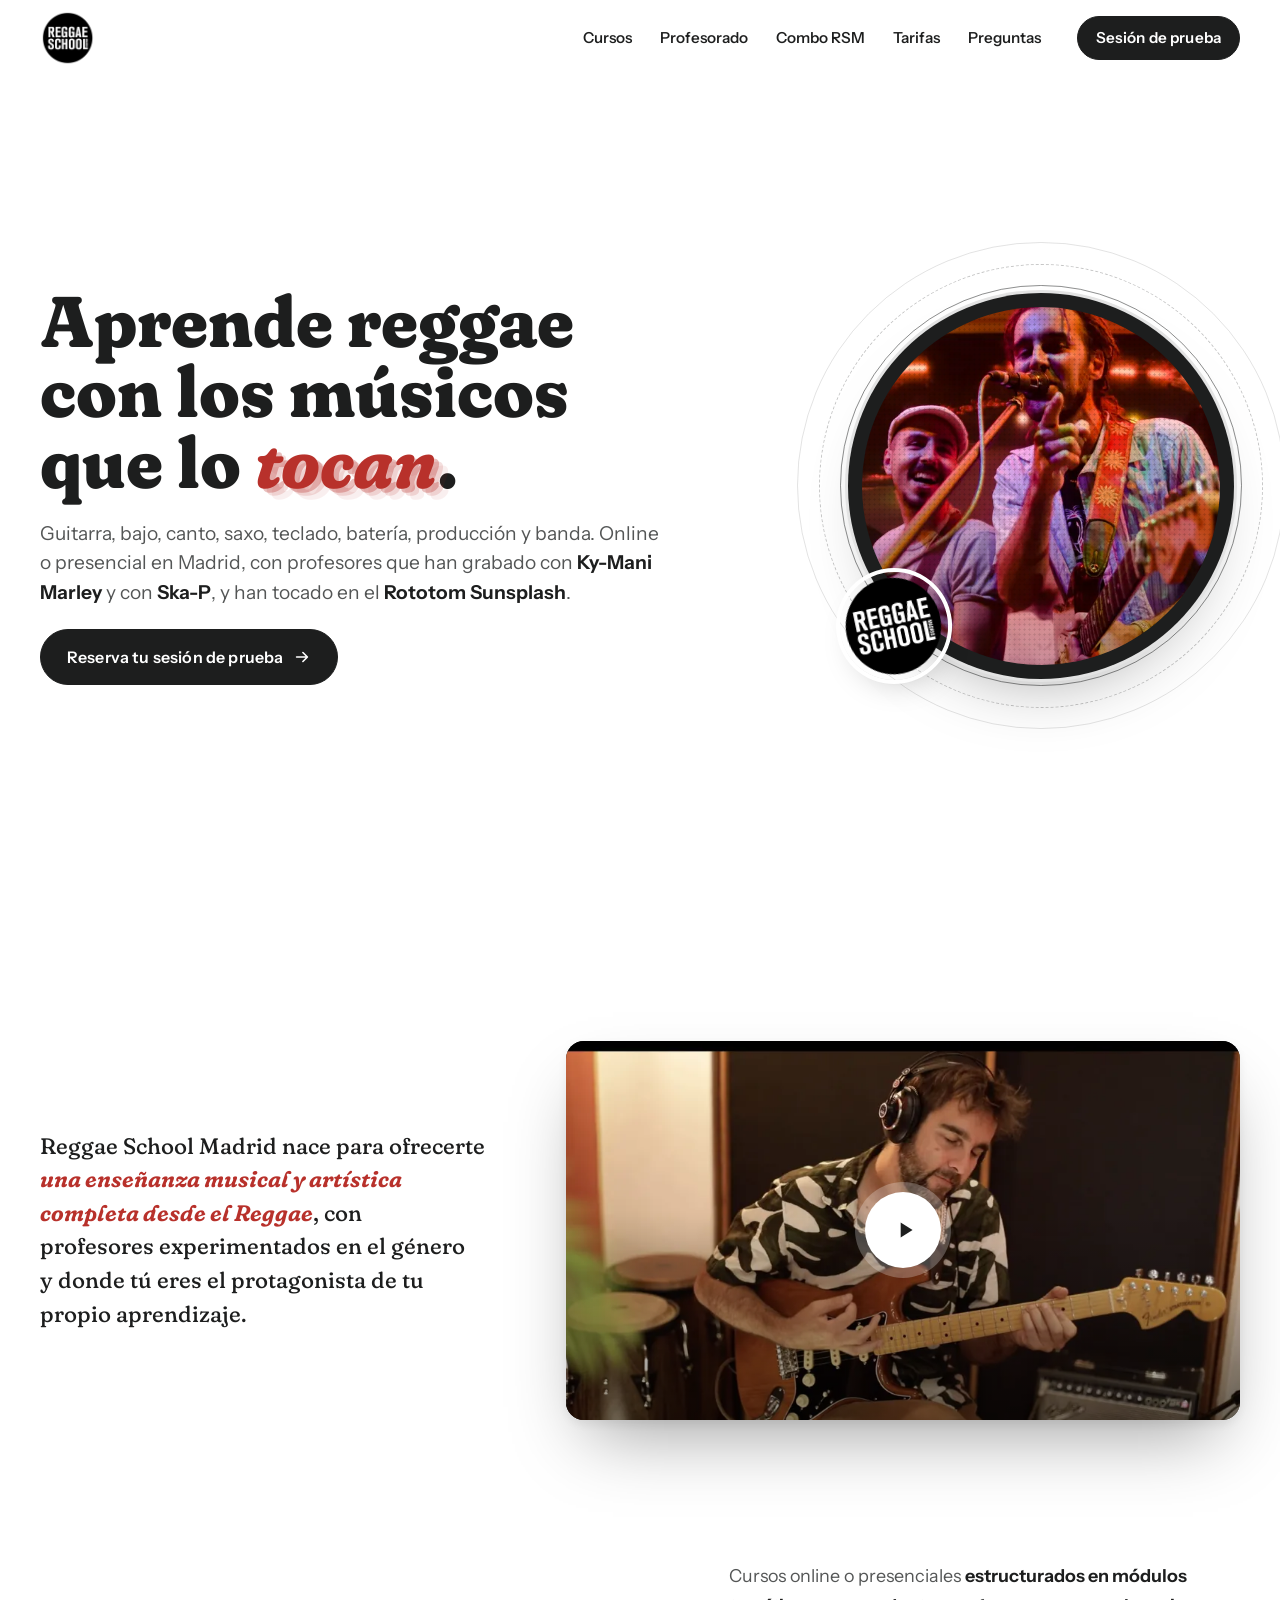
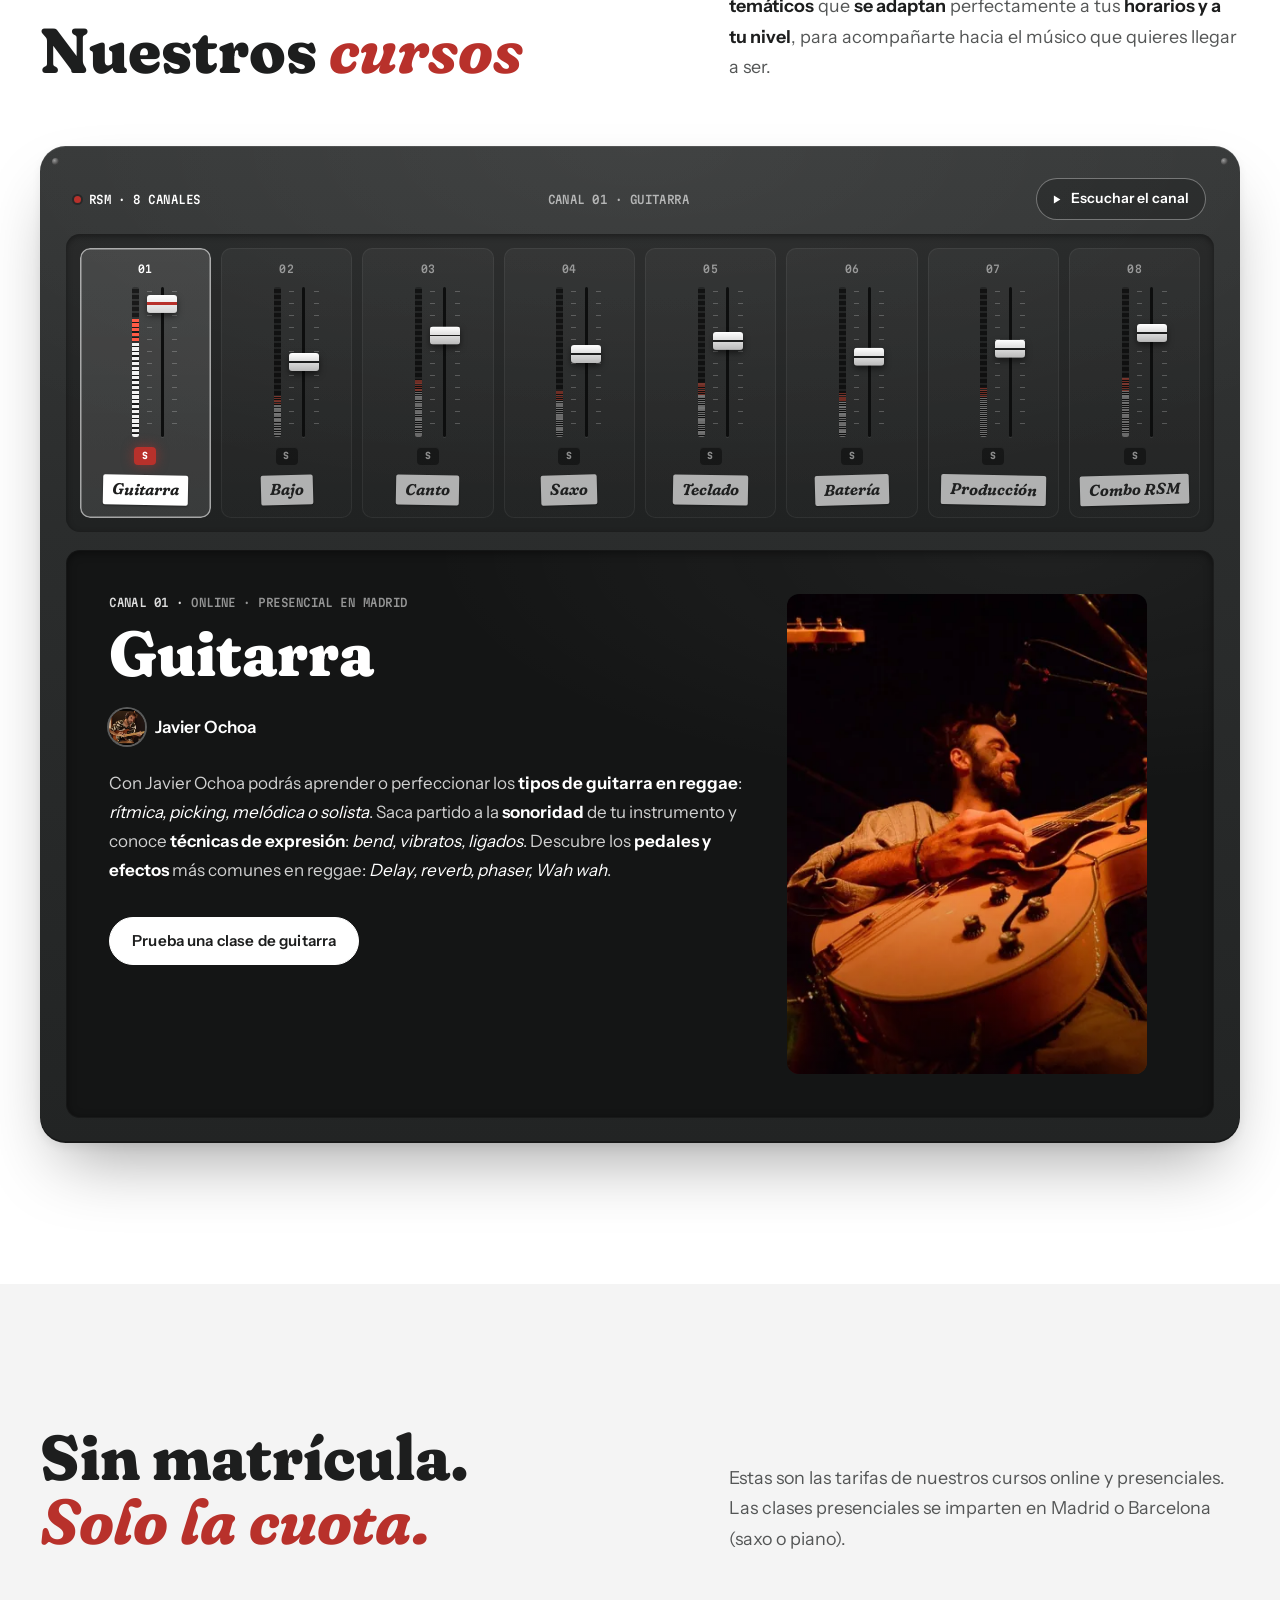
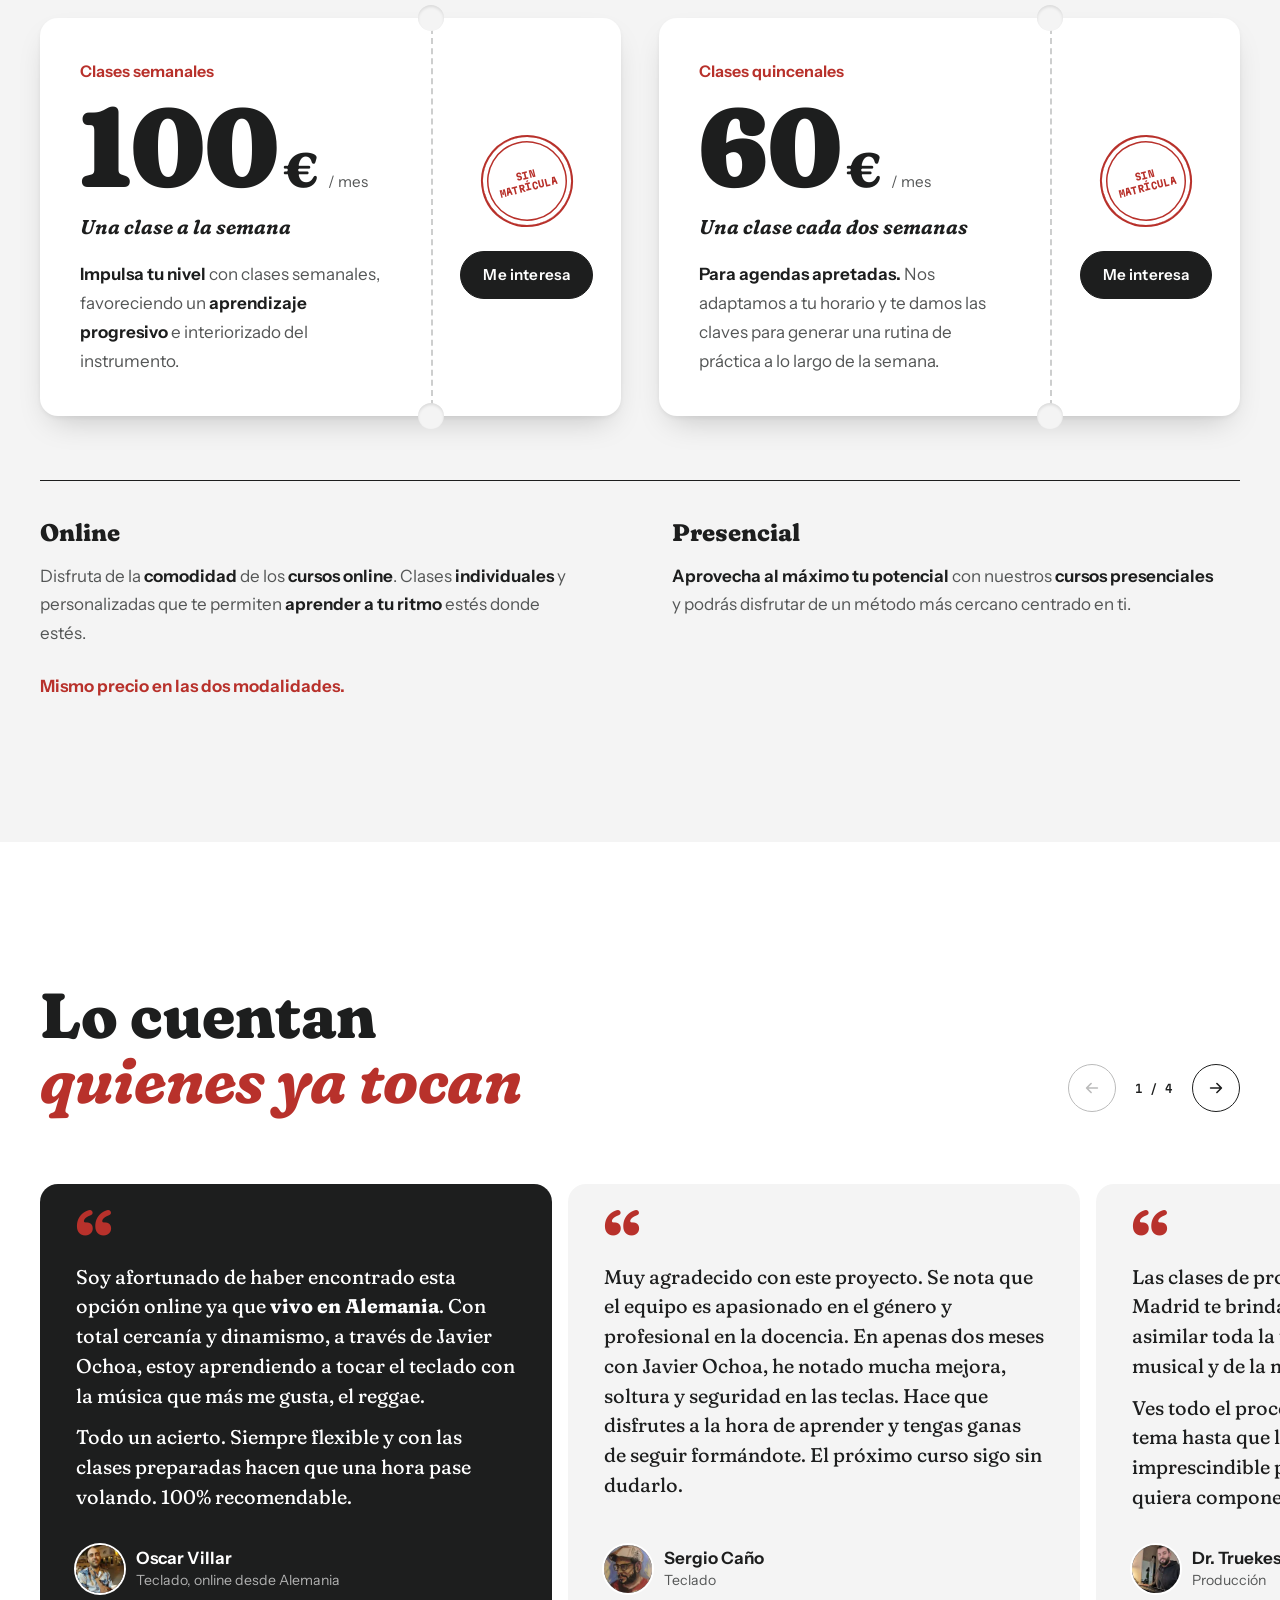
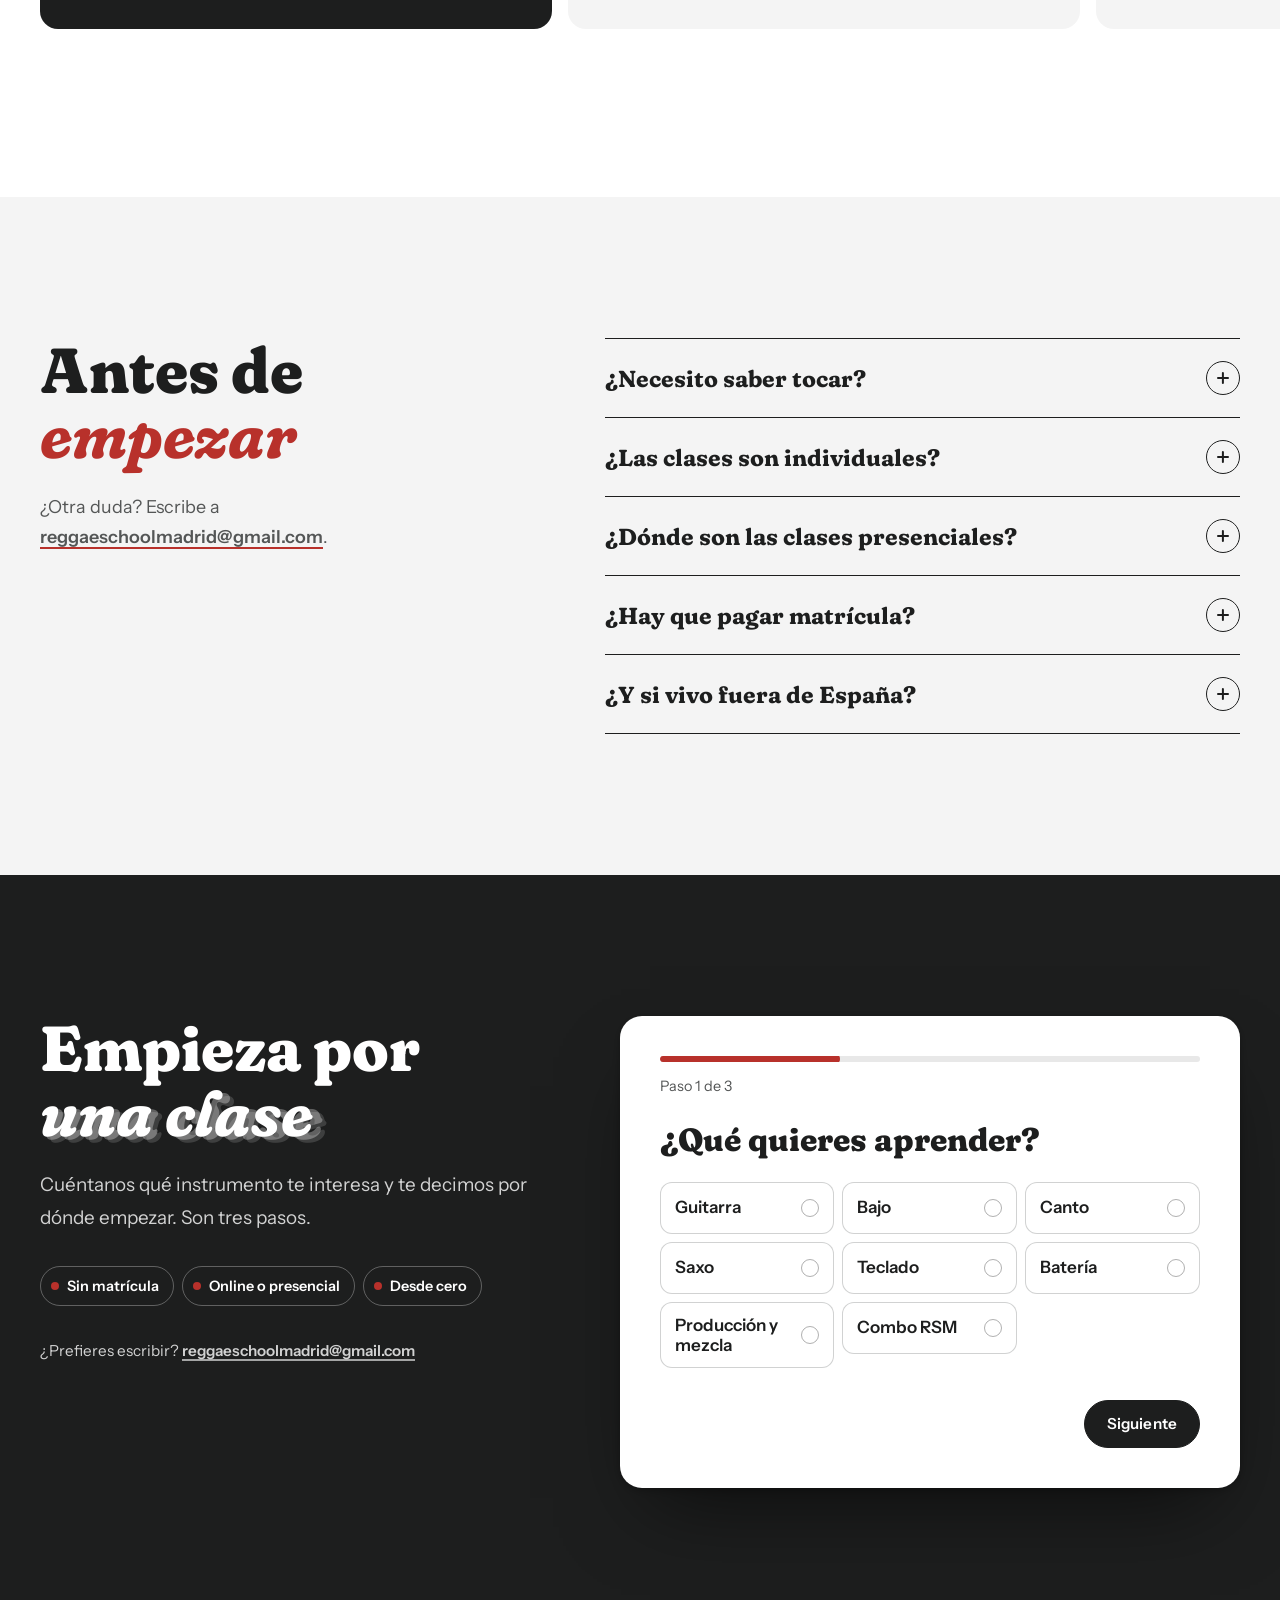
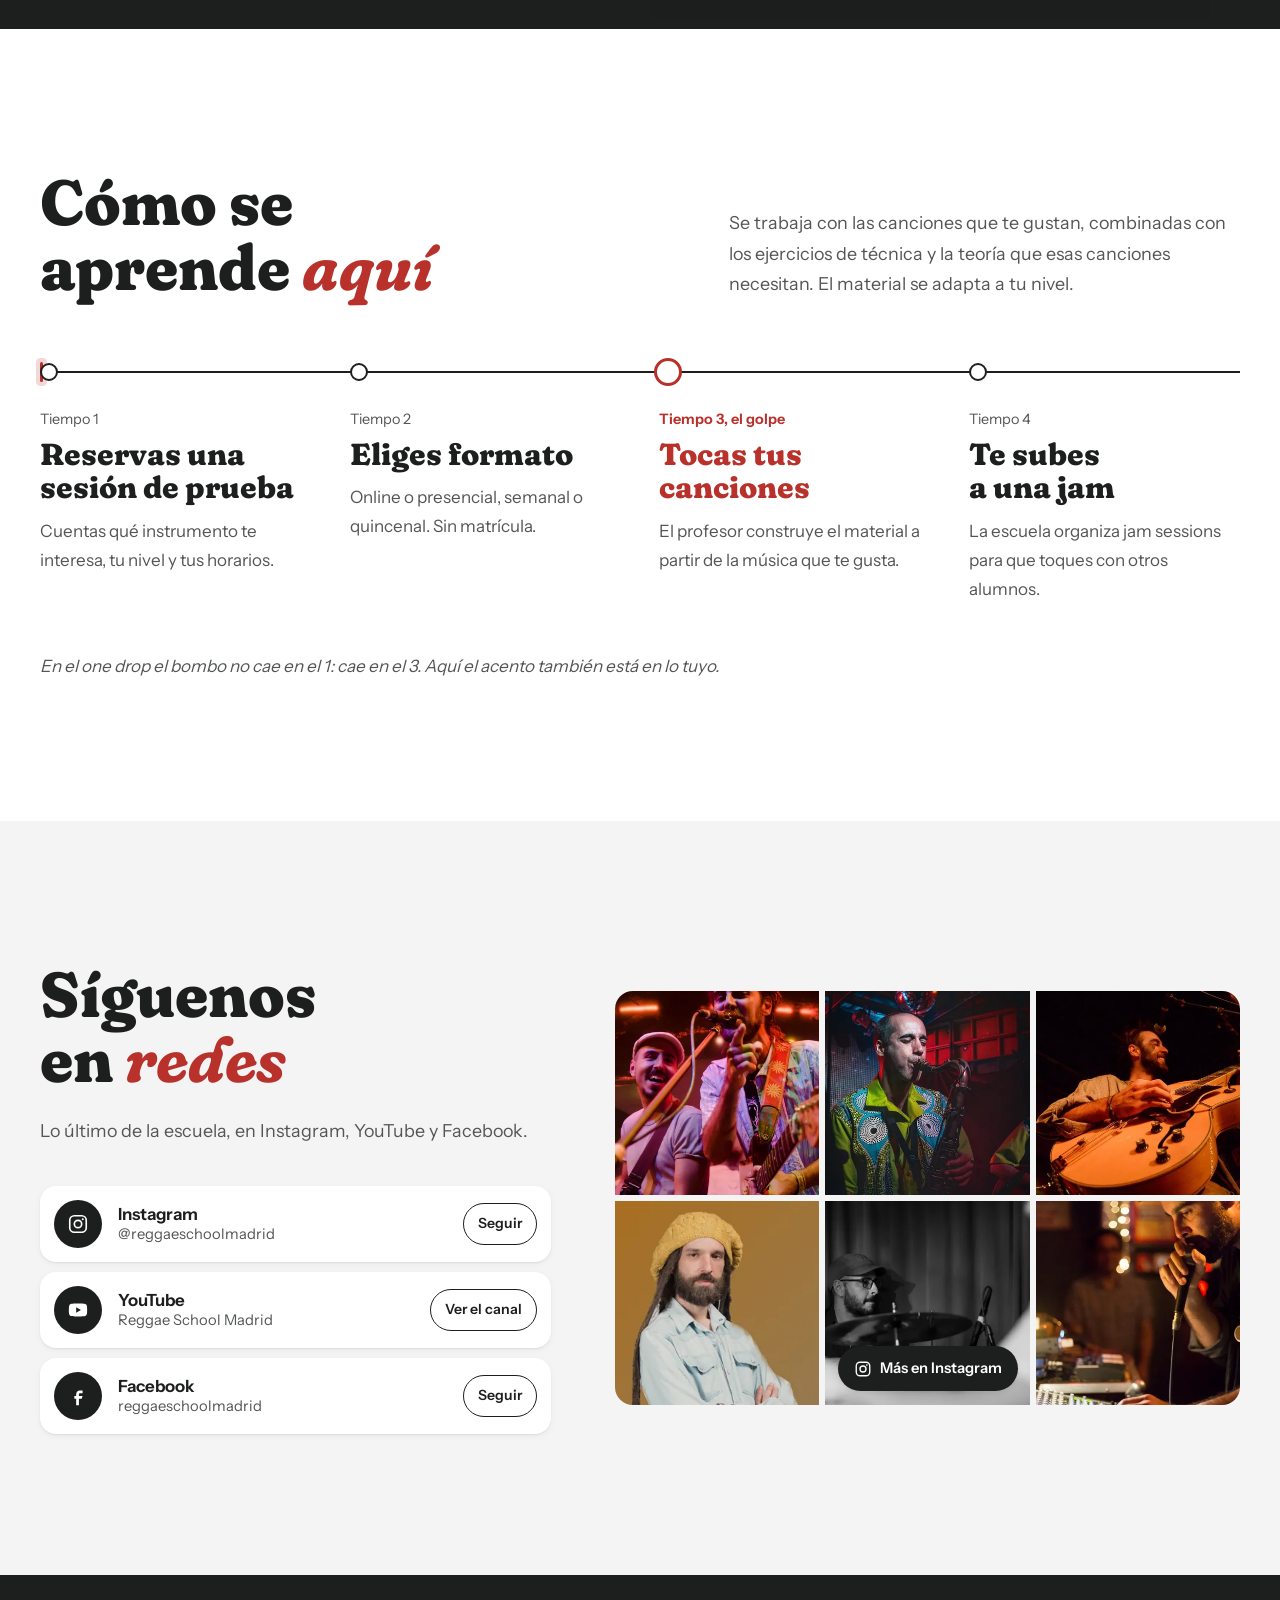
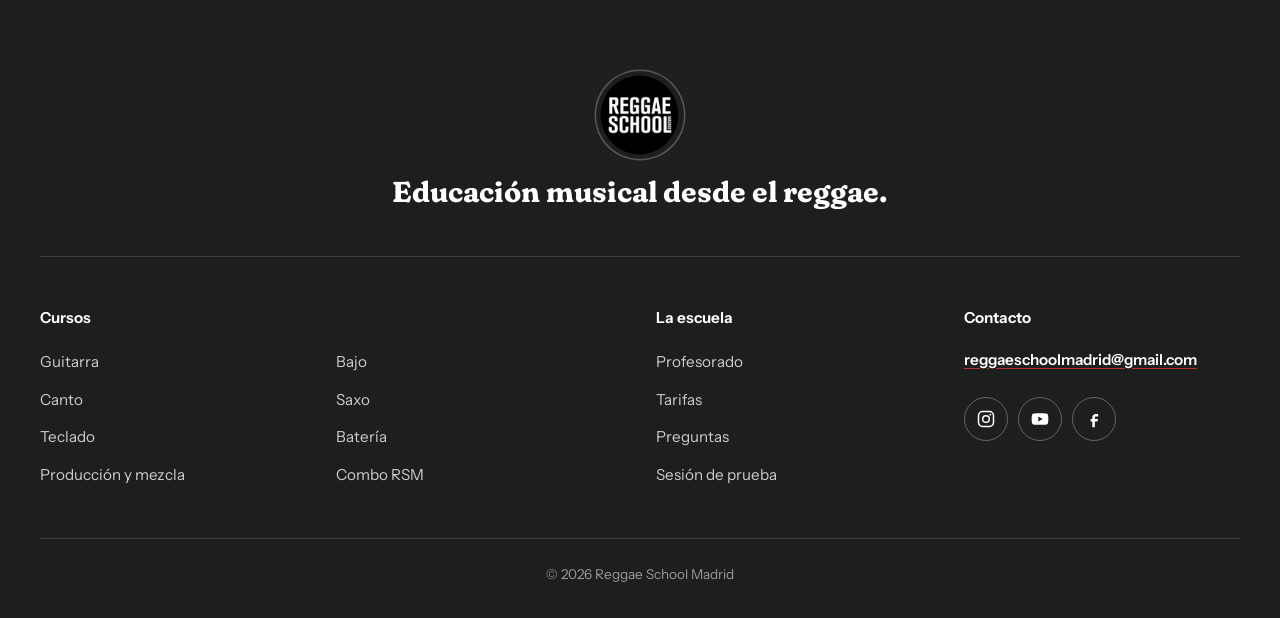
==== commit 80f1fb3a: "feat: home v3.1 — batería de cambios del cliente - Paleta: negro y blanco principales, rojo para res" ====
--- a/index.html
+++ b/index.html
@@ -6,7 +6,7 @@
 <title>Reggae School Madrid — Clases de reggae online y presenciales en Madrid</title>
 <meta name="description" content="Aprende guitarra, bajo, canto, saxo, teclado, batería, producción o toca en una banda con músicos de la escena reggae. Online o presencial en Madrid. Sin matrícula.">
 <meta name="robots" content="noindex, nofollow">
-<meta name="theme-color" content="#fbf1d3">
+<meta name="theme-color" content="#ffffff">
 <meta property="og:type" content="website">
 <meta property="og:title" content="Reggae School Madrid — Educación musical desde el reggae">
 <meta property="og:description" content="Ocho cursos, online o presenciales en Madrid, con músicos de la escena reggae. Sin matrícula.">
@@ -15,8 +15,8 @@
 <link rel="preload" href="assets/fonts/fraunces.woff2" as="font" type="font/woff2" crossorigin>
 <link rel="preload" href="assets/fonts/instrument-sans.woff2" as="font" type="font/woff2" crossorigin>
 <link rel="preload" href="assets/img/esc-banda-900.webp" as="image" fetchpriority="high">
-<link rel="stylesheet" href="assets/css/global.css?v=3.0">
-<link rel="stylesheet" href="assets/css/home.css?v=3.0">
+<link rel="stylesheet" href="assets/css/global.css?v=3.1">
+<link rel="stylesheet" href="assets/css/home.css?v=3.1">
 <script>
   // Antes de pintar: marca JS disponible y el modo captura (?ss) para no parpadear
   document.documentElement.classList.add('js');
@@ -29,7 +29,6 @@
   "name": "Reggae School Madrid",
   "slogan": "Educación musical desde el reggae",
   "url": "https://reggaeschoolmadrid.com/",
-  "logo": "https://reggaeschoolmadrid.com/wp-content/uploads/logo-circulo.png",
   "email": "reggaeschoolmadrid@gmail.com",
   "foundingDate": "2020",
   "areaServed": ["Madrid", "Barcelona", "Online"],
@@ -54,21 +53,20 @@
 
 <a class="salto" href="#contenido">Saltar al contenido</a>
 
-<!-- ============================ CABECERA ============================ -->
+<!-- ============================ CABECERA (fija) ============================ -->
 <header class="cab" data-cab>
   <div class="cab__int envoltura">
-    <a class="marca" href="#arriba" aria-label="Reggae School Madrid, volver arriba">
-      <img class="marca__logo" src="assets/img/logo-120.webp" width="44" height="44" alt="" decoding="async">
-      <span class="marca__nombre">Reggae School<em>Madrid</em></span>
+    <a class="marca" href="./" aria-label="Reggae School Madrid, inicio">
+      <img class="marca__logo" src="assets/img/logo-120.webp" width="52" height="52" alt="Reggae School Madrid" decoding="async">
     </a>
 
     <nav class="nav" aria-label="Principal">
       <ul class="nav__lista">
-        <li><a href="#cursos">Cursos</a></li>
-        <li><a href="#profesorado">Profesorado</a></li>
-        <li><a href="#combo">Combo RSM</a></li>
-        <li><a href="#tarifas">Tarifas</a></li>
-        <li><a href="#preguntas">Preguntas</a></li>
+        <li><a href="cursos/" data-proxima="Cursos">Cursos</a></li>
+        <li><a href="profesorado/" data-proxima="Profesorado">Profesorado</a></li>
+        <li><a href="combo-rsm/" data-proxima="Combo RSM">Combo RSM</a></li>
+        <li><a href="tarifas/" data-proxima="Tarifas">Tarifas</a></li>
+        <li><a href="preguntas-frecuentes/" data-proxima="Preguntas">Preguntas</a></li>
       </ul>
     </nav>
 
@@ -85,19 +83,19 @@
 <div class="menu" id="menu" data-menu hidden>
   <div class="menu__int envoltura">
     <ul class="menu__lista">
-      <li style="--i:0"><a href="#cursos" data-menu-enlace>Cursos</a></li>
-      <li style="--i:1"><a href="#profesorado" data-menu-enlace>Profesorado</a></li>
-      <li style="--i:2"><a href="#combo" data-menu-enlace>Combo RSM</a></li>
-      <li style="--i:3"><a href="#tarifas" data-menu-enlace>Tarifas</a></li>
-      <li style="--i:4"><a href="#preguntas" data-menu-enlace>Preguntas</a></li>
+      <li style="--i:0"><a href="cursos/" data-proxima="Cursos">Cursos</a></li>
+      <li style="--i:1"><a href="profesorado/" data-proxima="Profesorado">Profesorado</a></li>
+      <li style="--i:2"><a href="combo-rsm/" data-proxima="Combo RSM">Combo RSM</a></li>
+      <li style="--i:3"><a href="tarifas/" data-proxima="Tarifas">Tarifas</a></li>
+      <li style="--i:4"><a href="preguntas-frecuentes/" data-proxima="Preguntas">Preguntas</a></li>
     </ul>
     <div class="menu__pie" style="--i:5">
-      <a class="boton boton--crema boton--ancho" href="#reserva" data-menu-enlace data-reserva>Reserva tu sesión de prueba</a>
+      <a class="boton boton--blanco boton--ancho" href="#reserva" data-menu-enlace data-reserva>Reserva tu sesión de prueba</a>
       <p class="menu__mail"><a href="mailto:reggaeschoolmadrid@gmail.com">reggaeschoolmadrid@gmail.com</a></p>
-      <ul class="redes" aria-label="Redes sociales">
+      <ul class="iconos" aria-label="Redes sociales">
         <li><a href="https://www.instagram.com/reggaeschoolmadrid/" aria-label="Instagram"><svg viewBox="0 0 24 24" width="20" height="20" aria-hidden="true" fill="none" stroke="currentColor" stroke-width="1.8"><rect x="3" y="3" width="18" height="18" rx="5"/><circle cx="12" cy="12" r="4"/><circle cx="17.2" cy="6.8" r="1.1" fill="currentColor" stroke="none"/></svg></a></li>
+        <li><a href="https://www.youtube.com/channel/UCNSFSKC_9hNB4wqtihIZoTg" aria-label="YouTube"><svg viewBox="0 0 24 24" width="20" height="20" aria-hidden="true" fill="currentColor"><path d="M22 12s0-3.2-.4-4.7a2.5 2.5 0 0 0-1.8-1.8C18.3 5 12 5 12 5s-6.3 0-7.8.5a2.5 2.5 0 0 0-1.8 1.8C2 8.8 2 12 2 12s0 3.2.4 4.7c.2.9.9 1.6 1.8 1.8C5.7 19 12 19 12 19s6.3 0 7.8-.5a2.5 2.5 0 0 0 1.8-1.8C22 15.2 22 12 22 12zM10 15V9l5.2 3L10 15z"/></svg></a></li>
         <li><a href="https://www.facebook.com/reggaeschoolmadrid" aria-label="Facebook"><svg viewBox="0 0 24 24" width="20" height="20" aria-hidden="true" fill="currentColor"><path d="M14 9h3V6h-3c-2.2 0-4 1.8-4 4v2H8v3h2v7h3v-7h3l1-3h-4v-2c0-.6.4-1 1-1z"/></svg></a></li>
-        <li><a href="https://www.youtube.com/channel/UCNSFSKC_9hNB4wqtihIZoTg" aria-label="YouTube"><svg viewBox="0 0 24 24" width="20" height="20" aria-hidden="true" fill="currentColor"><path d="M22 12s0-3.2-.4-4.7a2.5 2.5 0 0 0-1.8-1.8C18.3 5 12 5 12 5s-6.3 0-7.8.5a2.5 2.5 0 0 0-1.8 1.8C2 8.8 2 12 2 12s0 3.2.4 4.7c.2.9.9 1.6 1.8 1.8C5.7 19 12 19 12 19s6.3 0 7.8-.5a2.5 2.5 0 0 0 1.8-1.8C22 15.2 22 12 22 12zM10 15V9l5.2 3L10 15z"/></svg></a></li>
       </ul>
     </div>
   </div>
@@ -106,68 +104,45 @@
 <main id="contenido">
 
 <!-- ============================ HERO ============================ -->
-<section class="hero" id="arriba" aria-labelledby="h1">
+<section class="hero" aria-labelledby="h1">
   <div class="hero__int envoltura">
 
     <div class="hero__texto">
-      <p class="etiqueta hero__eyebrow" data-entra style="--i:0">
-        <span class="punto" aria-hidden="true"></span> Escuela de música reggae · Madrid y online
-      </p>
-
       <h1 class="t-mega hero__h1" id="h1">
-        <span class="linea" data-entra style="--i:1">Aprende reggae</span>
-        <span class="linea" data-entra style="--i:2">con los músicos</span>
-        <span class="linea" data-entra style="--i:3">que lo <span class="eco" data-eco><em>tocan</em><span class="eco__rep" aria-hidden="true">tocan</span><span class="eco__rep" aria-hidden="true">tocan</span><span class="eco__rep" aria-hidden="true">tocan</span></span>.</span>
+        <span class="linea" data-entra style="--i:0">Aprende reggae</span>
+        <span class="linea" data-entra style="--i:1">con los músicos</span>
+        <span class="linea" data-entra style="--i:2">que lo <span class="eco" data-eco><em>tocan</em><span class="eco__rep" aria-hidden="true">tocan</span><span class="eco__rep" aria-hidden="true">tocan</span><span class="eco__rep" aria-hidden="true">tocan</span></span>.</span>
       </h1>
 
-      <p class="hero__apoyo" data-entra style="--i:4">
+      <p class="hero__apoyo" data-entra style="--i:3">
         Guitarra, bajo, canto, saxo, teclado, batería, producción y banda. Online o presencial en
         Madrid, con profesores que han grabado con <strong>Ky-Mani Marley</strong> y con
         <strong>Ska-P</strong>, y han tocado en el <strong>Rototom Sunsplash</strong>.
       </p>
 
-      <div class="hero__ctas" data-entra style="--i:5">
+      <div class="hero__ctas" data-entra style="--i:4">
         <a class="boton boton--tinta boton--grande" href="#reserva" data-reserva>
           Reserva tu sesión de prueba
           <svg class="boton__flecha" viewBox="0 0 20 20" width="18" height="18" aria-hidden="true"><path d="M4 10h11M11 5l5 5-5 5" fill="none" stroke="currentColor" stroke-width="1.8" stroke-linecap="round" stroke-linejoin="round"/></svg>
         </a>
-        <a class="boton boton--linea boton--grande" href="#cursos">Elige instrumento</a>
-      </div>
-
-      <ul class="hero__datos" data-entra style="--i:6" aria-label="La escuela en cuatro datos">
-        <li><span class="mono">Desde</span> 2020</li>
-        <li><span class="mono">Matrícula</span> 0 €</li>
-        <li><span class="mono">Clases</span> individuales</li>
-        <li><span class="mono">Formato</span> online y presencial</li>
-      </ul>
-    </div>
-
-    <!-- El altavoz: foto en el cono, anillos de la suspensión y el riddim -->
-    <div class="hero__altavoz" data-entra style="--i:2">
-      <div class="altavoz" data-altavoz>
+      </div>
+    </div>
+
+    <!-- El altavoz: foto en el cono y el logo como pegatina -->
+    <div class="hero__altavoz" data-entra style="--i:1">
+      <div class="altavoz">
         <span class="altavoz__anillo" aria-hidden="true"></span>
         <span class="altavoz__anillo" aria-hidden="true"></span>
         <span class="altavoz__anillo" aria-hidden="true"></span>
         <div class="altavoz__cono" data-cono>
           <img src="assets/img/esc-banda-900.webp"
                srcset="assets/img/esc-banda-900.webp 900w, assets/img/esc-banda-1400.webp 1400w"
-               sizes="(min-width: 1024px) 40vw, 86vw" width="900" height="506"
-               alt="Dos profesores de la escuela tocando en directo, guitarra y voz, con luces cálidas de escenario"
+               sizes="(min-width: 1000px) 32vw, 60vw" width="900" height="506"
+               alt="Dos profesores de la escuela tocando en directo, guitarra y voz, con luces de escenario"
                fetchpriority="high" decoding="async">
         </div>
         <img class="altavoz__sello" src="assets/img/logo-240.webp" width="120" height="120" alt="" decoding="async" data-sello>
       </div>
-
-      <button class="riddim-btn" type="button" data-riddim-toggle aria-pressed="false">
-        <span class="riddim-btn__ico" aria-hidden="true">
-          <svg class="ico-play" viewBox="0 0 20 20" width="16" height="16"><path d="M6 4l10 6-10 6z" fill="currentColor"/></svg>
-          <svg class="ico-pausa" viewBox="0 0 20 20" width="16" height="16"><path d="M5 4h3.5v12H5zM11.5 4H15v12h-3.5z" fill="currentColor"/></svg>
-        </span>
-        <span class="riddim-btn__txt">
-          <span class="riddim-btn__t" data-riddim-label>Escucha un one drop</span>
-          <span class="mono riddim-btn__m">Riddim · 75 BPM</span>
-        </span>
-      </button>
     </div>
 
   </div>
@@ -176,10 +151,9 @@
 <!-- ============================ LA ESCUELA ============================ -->
 <section class="escuela seccion" aria-labelledby="escuela-t">
   <div class="envoltura escuela__int">
-    <div class="escuela__texto">
-      <p class="etiqueta" data-revela>La escuela</p>
+    <div class="escuela__texto" data-revela>
       <h2 class="visually-hidden" id="escuela-t">La escuela</h2>
-      <p class="escuela__frase" data-revela>
+      <p class="escuela__frase">
         Reggae School Madrid nace para ofrecerte <em>una enseñanza musical y artística completa
         desde el Reggae</em>, con profesores experimentados en el género y donde tú eres el
         protagonista de tu propio aprendizaje.
@@ -190,46 +164,19 @@
       <button class="video__btn" type="button" data-video="PeHxVKkdIkA" aria-label="Reproducir el vídeo de presentación de Javier Ochoa, director de la escuela">
         <img src="assets/img/esc-javier-900.webp"
              srcset="assets/img/esc-javier-900.webp 900w, assets/img/esc-javier-1400.webp 1400w"
-             sizes="(min-width: 1024px) 46vw, 92vw" width="900" height="506"
+             sizes="(min-width: 1000px) 54vw, 92vw" width="900" height="506"
              alt="" loading="lazy" decoding="async">
         <span class="video__play" aria-hidden="true"><svg viewBox="0 0 24 24" width="26" height="26"><path d="M8 5v14l11-7z" fill="currentColor"/></svg></span>
-        <span class="video__pie"><span class="mono">Vídeo</span> Javier Ochoa, director</span>
       </button>
     </div>
-
-    <ol class="hitos" aria-label="Algunos momentos de la escuela">
-      <li class="hito" data-revela style="--i:0">
-        <span class="hito__fecha mono"><time datetime="2020">2020</time></span>
-        <p><strong>Nace la escuela.</strong> Educación musical desde el reggae, online y presencial.</p>
-      </li>
-      <li class="hito" data-revela style="--i:1">
-        <span class="hito__fecha mono"><time datetime="2022-10">Oct 2022</time></span>
-        <p><strong>Jam Session Vol.2</strong> en Rock Palace, a la hora del vermú, para abrir el curso.</p>
-      </li>
-      <li class="hito" data-revela style="--i:2">
-        <span class="hito__fecha mono"><time datetime="2022-10">Oct 2022</time></span>
-        <p><strong>Pol Prats se suma al claustro</strong> para las clases de saxo en Barcelona.</p>
-      </li>
-      <li class="hito" data-revela style="--i:3">
-        <span class="hito__fecha mono"><time datetime="2022-10">Oct 2022</time></span>
-        <p><strong>Todo el equipo, en Radio 3</strong>, en <em>Alma de León</em> con Miguel Caamaño.</p>
-      </li>
-      <li class="hito hito--ig" data-revela style="--i:4">
-        <span class="hito__fecha mono">Hoy</span>
-        <p><a class="enlace" href="https://www.instagram.com/reggaeschoolmadrid/">Lo último, en Instagram <span aria-hidden="true">↗</span></a></p>
-      </li>
-    </ol>
   </div>
 </section>
 
-<!-- ============================ CURSOS · LA MESA ============================ -->
+<!-- ============================ NUESTROS CURSOS · LA MESA ============================ -->
 <section class="cursos seccion" id="cursos" aria-labelledby="cursos-t">
   <div class="envoltura">
     <header class="cabeza cabeza--doble">
-      <div>
-        <p class="etiqueta" data-revela>Nuestros cursos</p>
-        <h2 class="t-seccion" id="cursos-t" data-revela>Elige tu <em>canal</em></h2>
-      </div>
+      <h2 class="t-seccion" id="cursos-t" data-revela>Nuestros <em>cursos</em></h2>
       <p class="cabeza__guia" data-revela>
         Cursos online o presenciales <strong>estructurados en módulos temáticos</strong> que
         <strong>se adaptan</strong> perfectamente a tus <strong>horarios y a tu nivel</strong>,
@@ -239,12 +186,12 @@
 
     <div class="mesa" data-mesa data-revela>
       <div class="mesa__barra">
-        <span class="mesa__marca mono"><span class="led led--rojo" aria-hidden="true"></span> RSM · 8 canales</span>
-        <p class="mesa__estado mono" data-mesa-estado aria-live="polite">Pulsa un canal para ver el curso</p>
-        <button class="mesa__play mono" type="button" data-riddim-toggle aria-pressed="false">
-          <svg class="ico-play" viewBox="0 0 20 20" width="12" height="12" aria-hidden="true"><path d="M6 4l10 6-10 6z" fill="currentColor"/></svg>
-          <svg class="ico-pausa" viewBox="0 0 20 20" width="12" height="12" aria-hidden="true"><path d="M5 4h3.5v12H5zM11.5 4H15v12h-3.5z" fill="currentColor"/></svg>
-          <span data-riddim-label-corto>Riddim</span>
+        <span class="mesa__marca mono"><span class="led" aria-hidden="true"></span> RSM · 8 canales</span>
+        <p class="mesa__estado mono" data-mesa-estado aria-live="polite">Canal 01 · Guitarra</p>
+        <button class="mesa__play" type="button" data-riddim-toggle aria-pressed="false">
+          <svg class="ico-play" viewBox="0 0 20 20" width="13" height="13" aria-hidden="true"><path d="M6 4l10 6-10 6z" fill="currentColor"/></svg>
+          <svg class="ico-pausa" viewBox="0 0 20 20" width="13" height="13" aria-hidden="true"><path d="M5 4h3.5v12H5zM11.5 4H15v12h-3.5z" fill="currentColor"/></svg>
+          <span data-riddim-label>Escuchar el canal</span>
         </button>
       </div>
 
@@ -324,7 +271,7 @@
               expresión</strong>: <em>bend, vibratos, ligados</em>. Descubre los <strong>pedales y
               efectos</strong> más comunes en reggae: <em>Delay, reverb, phaser, Wah wah</em>.
             </p>
-            <a class="boton boton--crema" href="#reserva" data-reserva data-instrumento="Guitarra">Prueba una clase de guitarra</a>
+            <a class="boton boton--blanco" href="#reserva" data-reserva data-instrumento="Guitarra">Prueba una clase de guitarra</a>
           </div>
           <figure class="curso__foto">
             <img src="assets/img/curso-guitarra-600.webp" srcset="assets/img/curso-guitarra-400.webp 400w, assets/img/curso-guitarra-600.webp 600w, assets/img/curso-guitarra-892.webp 892w" sizes="(min-width: 1024px) 30vw, 90vw" width="600" height="800" alt="Guitarrista tocando una guitarra de caja en directo" loading="lazy" decoding="async">
@@ -344,10 +291,10 @@
               necesaria para dominarlos. Entiende y domina tu <strong>sonido</strong> y sus
               posibilidades.
             </p>
-            <a class="boton boton--crema" href="#reserva" data-reserva data-instrumento="Bajo">Prueba una clase de bajo</a>
+            <a class="boton boton--blanco" href="#reserva" data-reserva data-instrumento="Bajo">Prueba una clase de bajo</a>
           </div>
           <figure class="curso__foto">
-            <img src="assets/img/curso-bajo-600.webp" srcset="assets/img/curso-bajo-400.webp 400w, assets/img/curso-bajo-600.webp 600w, assets/img/curso-bajo-900.webp 900w" sizes="(min-width: 1024px) 30vw, 90vw" width="600" height="800" alt="Bajo eléctrico de cuatro cuerdas sobre fondo crema" loading="lazy" decoding="async">
+            <img src="assets/img/curso-bajo-600.webp" srcset="assets/img/curso-bajo-400.webp 400w, assets/img/curso-bajo-600.webp 600w, assets/img/curso-bajo-900.webp 900w" sizes="(min-width: 1024px) 30vw, 90vw" width="600" height="800" alt="Bajo eléctrico de cuatro cuerdas" loading="lazy" decoding="async">
           </figure>
         </article>
 
@@ -366,7 +313,7 @@
               eres corista, aprende a poder <strong>armonizar voces</strong>. Para voces melódicas o
               recitadas. Aprende a usar el <strong>micrófono</strong> y <strong>efectos</strong> para voz.
             </p>
-            <a class="boton boton--crema" href="#reserva" data-reserva data-instrumento="Canto">Prueba una clase de canto</a>
+            <a class="boton boton--blanco" href="#reserva" data-reserva data-instrumento="Canto">Prueba una clase de canto</a>
           </div>
           <figure class="curso__foto">
             <img src="assets/img/curso-canto-600.webp" srcset="assets/img/curso-canto-400.webp 400w, assets/img/curso-canto-600.webp 600w, assets/img/curso-canto-900.webp 900w" sizes="(min-width: 1024px) 30vw, 90vw" width="600" height="800" alt="Cantante con micrófono y guitarra en un concierto" loading="lazy" decoding="async">
@@ -387,7 +334,7 @@
               instrumento con los <strong>grandes clásicos</strong> del género. Aprende de cero o
               perfecciona tu nivel con este gran profesor y músico <strong>residente en Madrid</strong>.
             </p>
-            <a class="boton boton--crema" href="#reserva" data-reserva data-instrumento="Saxo">Prueba una clase de saxo</a>
+            <a class="boton boton--blanco" href="#reserva" data-reserva data-instrumento="Saxo">Prueba una clase de saxo</a>
           </div>
           <figure class="curso__foto">
             <img src="assets/img/curso-saxo-600.webp" srcset="assets/img/curso-saxo-400.webp 400w, assets/img/curso-saxo-600.webp 600w, assets/img/curso-saxo-900.webp 900w" sizes="(min-width: 1024px) 30vw, 90vw" width="600" height="800" alt="Jorge Rodríguez tocando el saxofón en un escenario con luz roja" loading="lazy" decoding="async">
@@ -409,7 +356,7 @@
               distintas técnicas de <strong>independencia de manos</strong> y descubre estrategias de
               <strong>improvisación</strong>.
             </p>
-            <a class="boton boton--crema" href="#reserva" data-reserva data-instrumento="Teclado">Prueba una clase de teclado</a>
+            <a class="boton boton--blanco" href="#reserva" data-reserva data-instrumento="Teclado">Prueba una clase de teclado</a>
           </div>
           <figure class="curso__foto">
             <img src="assets/img/curso-teclado-600.webp" srcset="assets/img/curso-teclado-400.webp 400w, assets/img/curso-teclado-600.webp 600w, assets/img/curso-teclado-900.webp 900w" sizes="(min-width: 1024px) 30vw, 90vw" width="600" height="800" alt="Teclado de un piano eléctrico con mueble de madera" loading="lazy" decoding="async">
@@ -430,7 +377,7 @@
               <strong>fills</strong> más característicos de cada subestilo. Controla la
               <strong>técnica</strong> del instrumento.
             </p>
-            <a class="boton boton--crema" href="#reserva" data-reserva data-instrumento="Batería">Prueba una clase de batería</a>
+            <a class="boton boton--blanco" href="#reserva" data-reserva data-instrumento="Batería">Prueba una clase de batería</a>
           </div>
           <figure class="curso__foto">
             <img src="assets/img/curso-bateria-600.webp" srcset="assets/img/curso-bateria-400.webp 400w, assets/img/curso-bateria-600.webp 600w" sizes="(min-width: 1024px) 30vw, 90vw" width="600" height="800" alt="Baterista tocando en el estudio, en blanco y negro" loading="lazy" decoding="async">
@@ -452,7 +399,7 @@
               <strong>Mezcla analógica / mezcla digital</strong>. Trabajamos con <em>Cubase, Pro Tools,
               Ableton, Reason, Reaper y Logic pro</em>.
             </p>
-            <a class="boton boton--crema" href="#reserva" data-reserva data-instrumento="Producción y mezcla">Prueba una clase de producción</a>
+            <a class="boton boton--blanco" href="#reserva" data-reserva data-instrumento="Producción y mezcla">Prueba una clase de producción</a>
           </div>
           <figure class="curso__foto">
             <img src="assets/img/curso-produccion-512.webp" srcset="assets/img/curso-produccion-400.webp 400w, assets/img/curso-produccion-512.webp 512w" sizes="(min-width: 1024px) 30vw, 90vw" width="512" height="683" alt="Productor trabajando en una mesa de mezclas durante un directo" loading="lazy" decoding="async">
@@ -474,7 +421,21 @@
               David Arribas (Downtown Beat). Si siempre has tenido <strong>ganas de tener un grupo
               musical de reggae</strong> y no sabías por dónde empezar, este es tu curso.
             </p>
-            <a class="boton boton--crema" href="#combo">Ver el Combo RSM</a>
+            <dl class="combo__ficha">
+              <div><dt>Clase</dt><dd>Semanal, 2 h</dd></div>
+              <div><dt>Dónde</dt><dd>Centro de Madrid</dd></div>
+              <div><dt>Equipo</dt><dd>Backline incluido</dd></div>
+            </dl>
+            <div class="combo__req">
+              <p>Lo que pide el curso</p>
+              <ul>
+                <li>Dos horas libres a la semana</li>
+                <li>Vivir en Madrid</li>
+                <li>Instrumento propio</li>
+                <li>Conocimientos básicos</li>
+              </ul>
+            </div>
+            <a class="boton boton--blanco" href="#reserva" data-reserva data-instrumento="Combo RSM">Quiero entrar en el Combo</a>
           </div>
           <figure class="curso__foto">
             <img src="assets/img/cartel-combo-560.webp" srcset="assets/img/cartel-combo-560.webp 560w, assets/img/cartel-combo-900.webp 900w" sizes="(min-width: 1024px) 30vw, 90vw" width="560" height="579" alt="Cartel del Curso de Combo: impartido por Maga Lion y David Arribas, clase semanal de dos horas, centro de Madrid, backline incluido" loading="lazy" decoding="async">
@@ -486,230 +447,11 @@
   </div>
 </section>
 
-<!-- ============================ PROFESORADO ============================ -->
-<section class="profes seccion" id="profesorado" aria-labelledby="profes-t">
-  <div class="envoltura">
-    <header class="cabeza cabeza--doble">
-      <div>
-        <p class="etiqueta" data-revela>El profesorado</p>
-        <h2 class="t-seccion" id="profes-t" data-revela>Quién te da <em>la clase</em></h2>
-      </div>
-      <p class="cabeza__guia" data-revela>
-        No son profesores que además tocan. Son músicos en activo de la escena del reggae que
-        además enseñan. Esto es lo que han hecho fuera del aula.
-      </p>
-    </header>
-
-    <!-- Los créditos: nombres que aparecen en la trayectoria de sus profesores -->
-    <div class="creditos" data-revela>
-      <p class="creditos__t mono">En sus créditos</p>
-      <ul class="creditos__lista">
-        <li style="--i:0">Ky-Mani Marley</li>
-        <li style="--i:1"><em>Rototom Sunsplash</em></li>
-        <li style="--i:2">Ska-P</li>
-        <li style="--i:3">Clinton Fearon</li>
-        <li style="--i:4"><em>Billboard Reggae</em></li>
-        <li style="--i:5">Luciano</li>
-        <li style="--i:6">Emeterians</li>
-        <li style="--i:7"><em>Mungo's Hi-Fi</em></li>
-        <li style="--i:8">Downtown Beat</li>
-        <li style="--i:9"><em>Radio 3</em></li>
-        <li style="--i:10">Escola de Blues</li>
-      </ul>
-    </div>
-
-    <ul class="fundas">
-      <li class="funda" data-revela style="--i:0">
-        <div class="funda__arte">
-          <span class="funda__disco" aria-hidden="true"><span>Guitarra · Canto · Producción</span></span>
-          <img src="assets/img/prof-javier-560.webp" srcset="assets/img/prof-javier-280.webp 280w, assets/img/prof-javier-560.webp 560w" sizes="(min-width: 1024px) 26vw, (min-width: 640px) 44vw, 88px" width="560" height="560" alt="Javier Ochoa tocando la guitarra con auriculares en el estudio" loading="lazy" decoding="async">
-        </div>
-        <div class="funda__texto">
-          <p class="funda__rol mono">Guitarra · Canto · Producción <span>Director</span></p>
-          <h3 class="funda__nombre">Javier Ochoa</h3>
-          <p>Más de 20 años en la escena reggae de Madrid, en bandas como Hotdrop, Blueskank y The
-          Rootskank, y en el sound system Echo Chamber Roots Hi-Fi. Produce en su propio sello,
-          <strong>Estudios Estrella</strong>, dedicado al reggae de los setenta y ochenta grabado con
-          técnicas analógicas. Publicó «One Day» sobre el Serious Time Riddim de
-          <strong>Mungo's Hi-Fi</strong>.</p>
-        </div>
-      </li>
-
-      <li class="funda" data-revela style="--i:1">
-        <div class="funda__arte">
-          <span class="funda__disco" aria-hidden="true"><span>Combo RSM</span></span>
-          <img src="assets/img/prof-maga-560.webp" srcset="assets/img/prof-maga-280.webp 280w, assets/img/prof-maga-560.webp 560w" sizes="(min-width: 1024px) 26vw, (min-width: 640px) 44vw, 88px" width="560" height="560" alt="Maga Lion con boina amarilla y los brazos cruzados" loading="lazy" decoding="async">
-        </div>
-        <div class="funda__texto">
-          <p class="funda__rol mono">Combo RSM</p>
-          <h3 class="funda__nombre">Maga Lion</h3>
-          <p>Miembro fundador de <strong>Emeterians</strong>, el trío de roots reggae formado en
-          Madrid en 2004, con siete discos publicados. <em>The Magic Touch</em> llegó al
-          <strong>puesto 43 de la lista Billboard de reggae</strong>. Ha grabado con
-          <strong>Ky-Mani Marley, Clinton Fearon y Luciano</strong>, y ha tocado en el
-          <strong>Rototom Sunsplash</strong>.</p>
-        </div>
-      </li>
-
-      <li class="funda" data-revela style="--i:2">
-        <div class="funda__arte">
-          <span class="funda__disco" aria-hidden="true"><span>Saxo</span></span>
-          <img src="assets/img/prof-saxo-560.webp" srcset="assets/img/prof-saxo-280.webp 280w, assets/img/prof-saxo-560.webp 560w" sizes="(min-width: 1024px) 26vw, (min-width: 640px) 44vw, 88px" width="560" height="560" alt="Jorge Rodríguez tocando el saxofón en directo" loading="lazy" decoding="async">
-        </div>
-        <div class="funda__texto">
-          <p class="funda__rol mono">Saxo <span>Madrid</span></p>
-          <h3 class="funda__nombre">Jorge Rodríguez</h3>
-          <p>Grabó los <strong>saxos tenor y barítono del disco «99%» de Ska-P</strong>. Miembro
-          fundador de <strong>Skalone</strong>, banda de ska-jazz de Madrid, que publicó «Una media
-          sonrisa» con músicos del New York Ska Jazz Ensemble y Freedonia.</p>
-        </div>
-      </li>
-
-      <li class="funda" data-revela style="--i:3">
-        <div class="funda__arte">
-          <span class="funda__disco" aria-hidden="true"><span>Teclado · Combo RSM</span></span>
-          <img src="assets/img/prof-david-560.webp" srcset="assets/img/prof-david-280.webp 280w, assets/img/prof-david-560.webp 560w" sizes="(min-width: 1024px) 26vw, (min-width: 640px) 44vw, 88px" width="560" height="560" alt="David Arribas sentado, con camisa estampada" loading="lazy" decoding="async">
-        </div>
-        <div class="funda__texto">
-          <p class="funda__rol mono">Teclado · Combo RSM</p>
-          <h3 class="funda__nombre">David Arribas</h3>
-          <p>Dirige desde 2012 <strong>Downtown Beat</strong>, con los discos <em>Home</em> y
-          <em>Beyond the Cortex</em>. En ese proyecto ha reunido voces de la escena estatal como
-          Emeterians, Payoh SoulRebel y High Paw. Ha tocado en Hotdrop, Mood Rakers, Blueskank y
-          Bass Culture Players.</p>
-        </div>
-      </li>
-
-      <li class="funda funda--sin-foto" data-revela style="--i:4">
-        <div class="funda__arte funda__arte--tipo" aria-hidden="true">
-          <span class="funda__disco"><span>Saxo · Barcelona</span></span>
-          <span class="funda__iniciales">PP</span>
-        </div>
-        <div class="funda__texto">
-          <p class="funda__rol mono">Saxo <span>Barcelona</span></p>
-          <h3 class="funda__nombre">Pol Prats</h3>
-          <p><strong>Cinco años profesor</strong> de saxofón, Sax Project Big Band y lenguaje
-          musical en la <strong>Escola de Blues de Barcelona</strong>. Ha grabado alrededor de
-          <strong>veinte discos</strong> y tocado en festivales de <strong>diez países</strong>.
-          Saxofonista de Don Cosmic, banda de ska instrumental y rocksteady.</p>
-        </div>
-      </li>
-
-      <li class="funda funda--resto" data-revela style="--i:5">
-        <div class="funda__texto">
-          <p class="funda__rol mono">También dan clase</p>
-          <ul class="funda__resto">
-            <li><span class="funda__nombre">Pablo Cano</span> <span class="mono">Bajo</span></li>
-            <li><span class="funda__nombre">Miguel Valenciano</span> <span class="mono">Batería</span></li>
-            <li><span class="funda__nombre">Miguel Moreno</span> <span class="mono">Batería</span></li>
-          </ul>
-          <p>Bajo y batería, con trayectoria en la escena madrileña de reggae, ska y rocksteady.</p>
-        </div>
-      </li>
-    </ul>
-  </div>
-</section>
-
-<!-- ============================ COMBO RSM ============================ -->
-<section class="combo seccion" id="combo" aria-labelledby="combo-t">
-  <div class="envoltura combo__int">
-    <div class="combo__texto">
-      <p class="etiqueta etiqueta--crema" data-revela>Curso presencial · Centro de Madrid</p>
-      <h2 class="t-seccion" id="combo-t" data-revela>Forma parte de una <em>banda de reggae</em></h2>
-      <p class="combo__guia" data-revela>
-        El Combo RSM es el curso en el que no ensayas solo en tu cuarto: entras en una banda de
-        reggae con <strong>Maga Lion</strong> (Emeterians) y <strong>David Arribas</strong>
-        (Downtown Beat) delante.
-      </p>
-
-      <dl class="combo__ficha" data-revela>
-        <div><dt class="mono">Clase</dt><dd>Semanal, 2 h</dd></div>
-        <div><dt class="mono">Dónde</dt><dd>Centro de Madrid</dd></div>
-        <div><dt class="mono">Equipo</dt><dd>Backline incluido</dd></div>
-      </dl>
-
-      <div class="combo__req" data-revela>
-        <p class="mono combo__req-t">Lo que pide el curso</p>
-        <ul>
-          <li>Dos horas libres a la semana</li>
-          <li>Vivir en Madrid</li>
-          <li>Instrumento propio</li>
-          <li>Conocimientos básicos</li>
-        </ul>
-      </div>
-
-      <a class="boton boton--crema boton--grande" href="#reserva" data-reserva data-instrumento="Combo RSM" data-revela>
-        Quiero entrar en el Combo
-        <svg class="boton__flecha" viewBox="0 0 20 20" width="18" height="18" aria-hidden="true"><path d="M4 10h11M11 5l5 5-5 5" fill="none" stroke="currentColor" stroke-width="1.8" stroke-linecap="round" stroke-linejoin="round"/></svg>
-      </a>
-    </div>
-
-    <figure class="combo__cartel" data-revela>
-      <span class="cinta cinta--a" aria-hidden="true"></span>
-      <span class="cinta cinta--b" aria-hidden="true"></span>
-      <img src="assets/img/cartel-combo-900.webp" srcset="assets/img/cartel-combo-560.webp 560w, assets/img/cartel-combo-900.webp 900w" sizes="(min-width: 1024px) 38vw, 86vw" width="900" height="931" alt="Cartel del Curso de Combo de Reggae School Madrid, impartido por Maga Lion (Emeterians) y David Arribas (Downtown Beat): clase semanal de dos horas, centro de Madrid, backline incluido" loading="lazy" decoding="async">
-      <figcaption class="mono">El cartel del curso, tal cual</figcaption>
-    </figure>
-  </div>
-</section>
-
-<!-- ============================ MÉTODO · UN COMPÁS ============================ -->
-<section class="metodo seccion" aria-labelledby="metodo-t" data-compas>
-  <div class="envoltura">
-    <header class="cabeza cabeza--doble">
-      <div>
-        <p class="etiqueta" data-revela>El método</p>
-        <h2 class="t-seccion" id="metodo-t" data-revela>Cómo se aprende <em>aquí</em></h2>
-      </div>
-      <p class="cabeza__guia" data-revela>
-        Se trabaja con las canciones que te gustan, combinadas con los ejercicios de técnica y la
-        teoría que esas canciones necesitan. El material se adapta a tu nivel.
-      </p>
-    </header>
-
-    <div class="compas">
-      <div class="compas__linea" aria-hidden="true">
-        <span class="compas__cabezal" data-cabezal></span>
-      </div>
-      <ol class="compas__tiempos">
-        <li class="tiempo" data-tiempo>
-          <span class="tiempo__marca" aria-hidden="true"></span>
-          <span class="tiempo__n mono">Tiempo 1</span>
-          <h3 class="tiempo__t">Reservas una sesión de prueba</h3>
-          <p>Cuentas qué instrumento te interesa, tu nivel y tus horarios.</p>
-        </li>
-        <li class="tiempo" data-tiempo>
-          <span class="tiempo__marca" aria-hidden="true"></span>
-          <span class="tiempo__n mono">Tiempo 2</span>
-          <h3 class="tiempo__t">Eliges formato</h3>
-          <p>Online o presencial, semanal o quincenal. Sin matrícula.</p>
-        </li>
-        <li class="tiempo tiempo--acento" data-tiempo>
-          <span class="tiempo__marca" aria-hidden="true"></span>
-          <span class="tiempo__n mono">Tiempo 3 · <span>el golpe</span></span>
-          <h3 class="tiempo__t">Tocas tus canciones</h3>
-          <p>El profesor construye el material a partir de la música que te gusta.</p>
-        </li>
-        <li class="tiempo" data-tiempo>
-          <span class="tiempo__marca" aria-hidden="true"></span>
-          <span class="tiempo__n mono">Tiempo 4</span>
-          <h3 class="tiempo__t">Te subes a una jam</h3>
-          <p>La escuela organiza jam sessions para que toques con otros alumnos.</p>
-        </li>
-      </ol>
-      <p class="compas__nota mono" data-revela>En el one drop el bombo no cae en el 1: cae en el 3. Aquí el acento también está en lo tuyo.</p>
-    </div>
-  </div>
-</section>
-
 <!-- ============================ TARIFAS ============================ -->
 <section class="tarifas seccion" id="tarifas" aria-labelledby="tarifas-t">
   <div class="envoltura">
     <header class="cabeza cabeza--doble">
-      <div>
-        <p class="etiqueta" data-revela>Formatos y tarifas</p>
-        <h2 class="t-seccion" id="tarifas-t" data-revela>Sin matrícula. <em>Solo la cuota.</em></h2>
-      </div>
+      <h2 class="t-seccion" id="tarifas-t" data-revela>Sin matrícula. <em>Solo la cuota.</em></h2>
       <p class="cabeza__guia" data-revela>
         Estas son las tarifas de nuestros cursos online y presenciales. Las clases presenciales se
         imparten en Madrid o Barcelona (saxo o piano).
@@ -719,8 +461,8 @@
     <div class="entradas">
       <article class="entrada" data-revela style="--i:0">
         <div class="entrada__cuerpo">
-          <p class="entrada__tipo mono">Clases semanales</p>
-          <p class="entrada__precio"><span class="entrada__cifra">100</span><span class="entrada__eur">€</span><span class="entrada__mes mono">/ mes</span></p>
+          <h3 class="entrada__tipo">Clases semanales</h3>
+          <p class="entrada__precio"><span class="entrada__cifra">100</span><span class="entrada__eur">€</span><span class="entrada__mes">/ mes</span></p>
           <p class="entrada__ritmo">Una clase a la semana</p>
           <p class="entrada__d"><strong>Impulsa tu nivel</strong> con clases semanales, favoreciendo un
           <strong>aprendizaje progresivo</strong> e interiorizado del instrumento.</p>
@@ -733,8 +475,8 @@
 
       <article class="entrada entrada--b" data-revela style="--i:1">
         <div class="entrada__cuerpo">
-          <p class="entrada__tipo mono">Clases quincenales</p>
-          <p class="entrada__precio"><span class="entrada__cifra">60</span><span class="entrada__eur">€</span><span class="entrada__mes mono">/ mes</span></p>
+          <h3 class="entrada__tipo">Clases quincenales</h3>
+          <p class="entrada__precio"><span class="entrada__cifra">60</span><span class="entrada__eur">€</span><span class="entrada__mes">/ mes</span></p>
           <p class="entrada__ritmo">Una clase cada dos semanas</p>
           <p class="entrada__d"><strong>Para agendas apretadas.</strong> Nos adaptamos a tu horario y te
           damos las claves para generar una rutina de práctica a lo largo de la semana.</p>
@@ -748,17 +490,17 @@
 
     <div class="modalidades" data-revela>
       <div class="modalidad">
-        <h3 class="modalidad__t"><span class="mono">A</span> Online</h3>
+        <h3 class="modalidad__t">Online</h3>
         <p>Disfruta de la <strong>comodidad</strong> de los <strong>cursos online</strong>. Clases
         <strong>individuales</strong> y personalizadas que te permiten <strong>aprender a tu
         ritmo</strong> estés donde estés.</p>
       </div>
       <div class="modalidad">
-        <h3 class="modalidad__t"><span class="mono">B</span> Presencial</h3>
+        <h3 class="modalidad__t">Presencial</h3>
         <p><strong>Aprovecha al máximo tu potencial</strong> con nuestros <strong>cursos
         presenciales</strong> y podrás disfrutar de un método más cercano centrado en ti.</p>
       </div>
-      <p class="modalidades__nota mono">Mismo precio en las dos modalidades</p>
+      <p class="modalidades__nota">Mismo precio en las dos modalidades.</p>
     </div>
   </div>
 </section>
@@ -767,10 +509,7 @@
 <section class="alumnado seccion" aria-labelledby="alumnado-t">
   <div class="envoltura">
     <header class="cabeza cabeza--doble">
-      <div>
-        <p class="etiqueta" data-revela>¿Qué opina nuestro alumnado?</p>
-        <h2 class="t-seccion" id="alumnado-t" data-revela>Lo cuentan <em>quienes ya tocan</em></h2>
-      </div>
+      <h2 class="t-seccion" id="alumnado-t" data-revela>Lo cuentan <em>quienes ya tocan</em></h2>
       <div class="opiniones__nav" data-opiniones-nav hidden>
         <button class="redondo" type="button" data-opiniones-ir="-1" aria-label="Opinión anterior">
           <svg viewBox="0 0 20 20" width="18" height="18" aria-hidden="true"><path d="M16 10H5M9 5l-5 5 5 5" fill="none" stroke="currentColor" stroke-width="1.8" stroke-linecap="round" stroke-linejoin="round"/></svg>
@@ -793,7 +532,7 @@
         </blockquote>
         <figcaption>
           <img src="assets/img/alumno-oscar-120.webp" width="48" height="48" alt="" loading="lazy" decoding="async">
-          <span><strong>Oscar Villar</strong><span class="mono">Teclado · online desde Alemania</span></span>
+          <span><strong>Oscar Villar</strong><span>Teclado, online desde Alemania</span></span>
         </figcaption>
       </figure>
 
@@ -806,7 +545,7 @@
         </blockquote>
         <figcaption>
           <img src="assets/img/alumno-sergio-120.webp" width="48" height="48" alt="" loading="lazy" decoding="async">
-          <span><strong>Sergio Caño</strong><span class="mono">Teclado</span></span>
+          <span><strong>Sergio Caño</strong><span>Teclado</span></span>
         </figcaption>
       </figure>
 
@@ -819,7 +558,7 @@
         </blockquote>
         <figcaption>
           <img src="assets/img/alumno-truekes-120.webp" width="48" height="48" alt="" loading="lazy" decoding="async">
-          <span><strong>Dr. Truekes</strong><span class="mono">Producción</span></span>
+          <span><strong>Dr. Truekes</strong><span>Producción</span></span>
         </figcaption>
       </figure>
 
@@ -832,7 +571,7 @@
         </blockquote>
         <figcaption>
           <img src="assets/img/alumno-natalia-120.webp" width="48" height="48" alt="" loading="lazy" decoding="async">
-          <span><strong>Natalia Nazo</strong><span class="mono">Alumna</span></span>
+          <span><strong>Natalia Nazo</strong><span>Alumna</span></span>
         </figcaption>
       </figure>
     </div>
@@ -843,7 +582,6 @@
 <section class="preguntas seccion" id="preguntas" aria-labelledby="preguntas-t">
   <div class="envoltura preguntas__int">
     <header class="cabeza">
-      <p class="etiqueta" data-revela>Preguntas frecuentes</p>
       <h2 class="t-seccion" id="preguntas-t" data-revela>Antes de <em>empezar</em></h2>
       <p class="cabeza__guia" data-revela>¿Otra duda? Escribe a
         <a class="enlace" href="mailto:reggaeschoolmadrid@gmail.com">reggaeschoolmadrid@gmail.com</a>.</p>
@@ -882,7 +620,6 @@
 <section class="reserva seccion" id="reserva" aria-labelledby="reserva-t">
   <div class="envoltura reserva__int">
     <div class="reserva__texto">
-      <p class="etiqueta etiqueta--crema" data-revela>Sesión de prueba</p>
       <h2 class="t-seccion" id="reserva-t" data-revela>Empieza por <span class="eco eco--suave" data-eco><em>una clase</em><span class="eco__rep" aria-hidden="true">una clase</span><span class="eco__rep" aria-hidden="true">una clase</span></span></h2>
       <p class="reserva__guia" data-revela>Cuéntanos qué instrumento te interesa y te decimos por dónde empezar. Son tres pasos.</p>
       <ul class="reserva__sellos" data-revela>
@@ -891,14 +628,14 @@
         <li>Desde cero</li>
       </ul>
       <p class="reserva__mail" data-revela>¿Prefieres escribir?
-        <a class="enlace enlace--crema" href="mailto:reggaeschoolmadrid@gmail.com">reggaeschoolmadrid@gmail.com</a></p>
+        <a class="enlace enlace--blanco" href="mailto:reggaeschoolmadrid@gmail.com">reggaeschoolmadrid@gmail.com</a></p>
     </div>
 
     <form class="form" data-form novalidate data-revela aria-labelledby="reserva-t">
       <div class="form__progreso" aria-hidden="true">
         <span class="form__barra"><span data-form-barra></span></span>
       </div>
-      <p class="form__paso-n mono" data-form-paso-n aria-live="polite">Paso 1 de 3</p>
+      <p class="form__paso-n" data-form-paso-n aria-live="polite">Paso 1 de 3</p>
 
       <!-- Paso 1 -->
       <fieldset class="paso" data-paso="1">
@@ -919,13 +656,13 @@
       <!-- Paso 2 -->
       <fieldset class="paso" data-paso="2">
         <legend class="paso__t">¿Cómo te viene mejor?</legend>
-        <p class="paso__sub mono">Modalidad</p>
+        <p class="paso__sub">Modalidad</p>
         <div class="segmento" role="radiogroup" aria-label="Modalidad">
           <label><input type="radio" name="modalidad" value="Online" required><span>Online</span></label>
           <label><input type="radio" name="modalidad" value="Presencial"><span>Presencial</span></label>
         </div>
         <p class="campo__error" data-error="modalidad" hidden>Elige online o presencial.</p>
-        <p class="paso__sub mono">Frecuencia</p>
+        <p class="paso__sub">Frecuencia</p>
         <div class="segmento" role="radiogroup" aria-label="Frecuencia">
           <label><input type="radio" name="frecuencia" value="Semanal" required><span>Semanal <small>100 €/mes</small></span></label>
           <label><input type="radio" name="frecuencia" value="Quincenal"><span>Quincenal <small>60 €/mes</small></span></label>
@@ -982,9 +719,102 @@
       <div class="form__ok" data-form-ok hidden tabindex="-1">
         <p class="form__ok-t">¡Recibido!</p>
         <p data-form-resumen>La escuela te escribirá para cerrar día y hora de tu sesión de prueba.</p>
-        <p class="mono form__ok-nota">Prototipo: este formulario no envía datos.</p>
+        <p class="form__ok-nota">Prototipo: este formulario no envía datos.</p>
       </div>
     </form>
+  </div>
+</section>
+
+<!-- ============================ MÉTODO · UN COMPÁS ============================ -->
+<section class="metodo seccion" aria-labelledby="metodo-t" data-compas>
+  <div class="envoltura">
+    <header class="cabeza cabeza--doble">
+      <h2 class="t-seccion" id="metodo-t" data-revela>Cómo se aprende <em>aquí</em></h2>
+      <p class="cabeza__guia" data-revela>
+        Se trabaja con las canciones que te gustan, combinadas con los ejercicios de técnica y la
+        teoría que esas canciones necesitan. El material se adapta a tu nivel.
+      </p>
+    </header>
+
+    <div class="compas">
+      <div class="compas__linea" aria-hidden="true">
+        <span class="compas__cabezal" data-cabezal></span>
+      </div>
+      <ol class="compas__tiempos">
+        <li class="tiempo" data-tiempo>
+          <span class="tiempo__marca" aria-hidden="true"></span>
+          <span class="tiempo__n">Tiempo 1</span>
+          <h3 class="tiempo__t">Reservas una sesión de prueba</h3>
+          <p>Cuentas qué instrumento te interesa, tu nivel y tus horarios.</p>
+        </li>
+        <li class="tiempo" data-tiempo>
+          <span class="tiempo__marca" aria-hidden="true"></span>
+          <span class="tiempo__n">Tiempo 2</span>
+          <h3 class="tiempo__t">Eliges formato</h3>
+          <p>Online o presencial, semanal o quincenal. Sin matrícula.</p>
+        </li>
+        <li class="tiempo tiempo--acento" data-tiempo>
+          <span class="tiempo__marca" aria-hidden="true"></span>
+          <span class="tiempo__n">Tiempo 3, el golpe</span>
+          <h3 class="tiempo__t">Tocas tus canciones</h3>
+          <p>El profesor construye el material a partir de la música que te gusta.</p>
+        </li>
+        <li class="tiempo" data-tiempo>
+          <span class="tiempo__marca" aria-hidden="true"></span>
+          <span class="tiempo__n">Tiempo 4</span>
+          <h3 class="tiempo__t">Te subes a una jam</h3>
+          <p>La escuela organiza jam sessions para que toques con otros alumnos.</p>
+        </li>
+      </ol>
+      <p class="compas__nota" data-revela>En el one drop el bombo no cae en el 1: cae en el 3. Aquí el acento también está en lo tuyo.</p>
+    </div>
+  </div>
+</section>
+
+<!-- ============================ REDES SOCIALES ============================ -->
+<section class="redes seccion" aria-labelledby="redes-t">
+  <div class="envoltura redes__int">
+    <div class="redes__texto">
+      <h2 class="t-seccion" id="redes-t" data-revela>Síguenos en <em>redes</em></h2>
+      <p class="cabeza__guia" data-revela>Lo último de la escuela, en Instagram, YouTube y Facebook.</p>
+
+      <ul class="red-lista" data-revela>
+        <li>
+          <a class="red" href="https://www.instagram.com/reggaeschoolmadrid/">
+            <span class="red__ico" aria-hidden="true"><svg viewBox="0 0 24 24" width="22" height="22" fill="none" stroke="currentColor" stroke-width="1.8"><rect x="3" y="3" width="18" height="18" rx="5"/><circle cx="12" cy="12" r="4"/><circle cx="17.2" cy="6.8" r="1.1" fill="currentColor" stroke="none"/></svg></span>
+            <span class="red__txt"><strong>Instagram</strong><span>@reggaeschoolmadrid</span></span>
+            <span class="red__accion">Seguir</span>
+          </a>
+        </li>
+        <li>
+          <a class="red" href="https://www.youtube.com/channel/UCNSFSKC_9hNB4wqtihIZoTg">
+            <span class="red__ico" aria-hidden="true"><svg viewBox="0 0 24 24" width="22" height="22" fill="currentColor"><path d="M22 12s0-3.2-.4-4.7a2.5 2.5 0 0 0-1.8-1.8C18.3 5 12 5 12 5s-6.3 0-7.8.5a2.5 2.5 0 0 0-1.8 1.8C2 8.8 2 12 2 12s0 3.2.4 4.7c.2.9.9 1.6 1.8 1.8C5.7 19 12 19 12 19s6.3 0 7.8-.5a2.5 2.5 0 0 0 1.8-1.8C22 15.2 22 12 22 12zM10 15V9l5.2 3L10 15z"/></svg></span>
+            <span class="red__txt"><strong>YouTube</strong><span>Reggae School Madrid</span></span>
+            <span class="red__accion">Ver el canal</span>
+          </a>
+        </li>
+        <li>
+          <a class="red" href="https://www.facebook.com/reggaeschoolmadrid">
+            <span class="red__ico" aria-hidden="true"><svg viewBox="0 0 24 24" width="22" height="22" fill="currentColor"><path d="M14 9h3V6h-3c-2.2 0-4 1.8-4 4v2H8v3h2v7h3v-7h3l1-3h-4v-2c0-.6.4-1 1-1z"/></svg></span>
+            <span class="red__txt"><strong>Facebook</strong><span>reggaeschoolmadrid</span></span>
+            <span class="red__accion">Seguir</span>
+          </a>
+        </li>
+      </ul>
+    </div>
+
+    <a class="mosaico" href="https://www.instagram.com/reggaeschoolmadrid/" aria-label="Ver más fotos de la escuela en Instagram" data-revela>
+      <img src="assets/img/curso-canto-400.webp" width="400" height="533" alt="" loading="lazy" decoding="async">
+      <img src="assets/img/curso-saxo-400.webp" width="400" height="533" alt="" loading="lazy" decoding="async">
+      <img src="assets/img/curso-guitarra-400.webp" width="400" height="533" alt="" loading="lazy" decoding="async">
+      <img src="assets/img/prof-maga-280.webp" width="280" height="280" alt="" loading="lazy" decoding="async">
+      <img src="assets/img/curso-bateria-400.webp" width="400" height="533" alt="" loading="lazy" decoding="async">
+      <img src="assets/img/curso-produccion-400.webp" width="400" height="533" alt="" loading="lazy" decoding="async">
+      <span class="mosaico__pie">
+        <svg viewBox="0 0 24 24" width="18" height="18" aria-hidden="true" fill="none" stroke="currentColor" stroke-width="1.8"><rect x="3" y="3" width="18" height="18" rx="5"/><circle cx="12" cy="12" r="4"/><circle cx="17.2" cy="6.8" r="1.1" fill="currentColor" stroke="none"/></svg>
+        Más en Instagram
+      </span>
+    </a>
   </div>
 </section>
 
@@ -993,66 +823,65 @@
 <!-- ============================ PIE ============================ -->
 <footer class="pie">
   <div class="envoltura">
-    <div class="pie__arriba">
-      <div class="pie__marca">
-        <img src="assets/img/logo-240.webp" width="96" height="96" alt="Reggae School Madrid" loading="lazy" decoding="async">
-        <p class="pie__lema">Educación musical<br><em>desde el reggae.</em></p>
-      </div>
-
-      <nav class="pie__col" aria-label="Cursos">
-        <h2 class="pie__t mono">Cursos</h2>
+    <div class="pie__marca">
+      <img src="assets/img/logo-240.webp" width="88" height="88" alt="Reggae School Madrid" loading="lazy" decoding="async">
+      <p class="pie__lema">Educación musical desde el reggae.</p>
+    </div>
+
+    <div class="pie__rejilla">
+      <nav class="pie__col pie__col--cursos" aria-label="Cursos">
+        <h2 class="pie__t">Cursos</h2>
         <ul>
-          <li><a href="#curso-guitarra" data-ir-canal="guitarra">Guitarra</a></li>
-          <li><a href="#curso-bajo" data-ir-canal="bajo">Bajo</a></li>
-          <li><a href="#curso-canto" data-ir-canal="canto">Canto</a></li>
-          <li><a href="#curso-saxo" data-ir-canal="saxo">Saxo</a></li>
-          <li><a href="#curso-teclado" data-ir-canal="teclado">Teclado</a></li>
-          <li><a href="#curso-bateria" data-ir-canal="bateria">Batería</a></li>
-          <li><a href="#curso-produccion" data-ir-canal="produccion">Producción y mezcla</a></li>
-          <li><a href="#combo">Combo RSM</a></li>
+          <li><a href="cursos/guitarra/" data-proxima="Guitarra">Guitarra</a></li>
+          <li><a href="cursos/bajo/" data-proxima="Bajo">Bajo</a></li>
+          <li><a href="cursos/canto/" data-proxima="Canto">Canto</a></li>
+          <li><a href="cursos/saxo/" data-proxima="Saxo">Saxo</a></li>
+          <li><a href="cursos/teclado/" data-proxima="Teclado">Teclado</a></li>
+          <li><a href="cursos/bateria/" data-proxima="Batería">Batería</a></li>
+          <li><a href="cursos/produccion-y-mezcla/" data-proxima="Producción y mezcla">Producción y mezcla</a></li>
+          <li><a href="combo-rsm/" data-proxima="Combo RSM">Combo RSM</a></li>
         </ul>
       </nav>
 
       <nav class="pie__col" aria-label="La escuela">
-        <h2 class="pie__t mono">La escuela</h2>
+        <h2 class="pie__t">La escuela</h2>
         <ul>
-          <li><a href="#profesorado">Profesorado</a></li>
-          <li><a href="#tarifas">Tarifas</a></li>
-          <li><a href="#preguntas">Preguntas</a></li>
+          <li><a href="profesorado/" data-proxima="Profesorado">Profesorado</a></li>
+          <li><a href="tarifas/" data-proxima="Tarifas">Tarifas</a></li>
+          <li><a href="preguntas-frecuentes/" data-proxima="Preguntas">Preguntas</a></li>
           <li><a href="#reserva" data-reserva>Sesión de prueba</a></li>
         </ul>
       </nav>
 
       <div class="pie__col">
-        <h2 class="pie__t mono">Contacto</h2>
-        <p><a class="enlace enlace--crema" href="mailto:reggaeschoolmadrid@gmail.com">reggaeschoolmadrid@gmail.com</a></p>
-        <ul class="redes redes--pie" aria-label="Redes sociales">
-          <li><a href="https://www.instagram.com/reggaeschoolmadrid/">Instagram</a></li>
-          <li><a href="https://www.facebook.com/reggaeschoolmadrid">Facebook</a></li>
-          <li><a href="https://www.youtube.com/channel/UCNSFSKC_9hNB4wqtihIZoTg">YouTube</a></li>
+        <h2 class="pie__t">Contacto</h2>
+        <p><a class="pie__mail" href="mailto:reggaeschoolmadrid@gmail.com">reggaeschoolmadrid@gmail.com</a></p>
+        <ul class="iconos iconos--pie" aria-label="Redes sociales">
+          <li><a href="https://www.instagram.com/reggaeschoolmadrid/" aria-label="Instagram"><svg viewBox="0 0 24 24" width="20" height="20" aria-hidden="true" fill="none" stroke="currentColor" stroke-width="1.8"><rect x="3" y="3" width="18" height="18" rx="5"/><circle cx="12" cy="12" r="4"/><circle cx="17.2" cy="6.8" r="1.1" fill="currentColor" stroke="none"/></svg></a></li>
+          <li><a href="https://www.youtube.com/channel/UCNSFSKC_9hNB4wqtihIZoTg" aria-label="YouTube"><svg viewBox="0 0 24 24" width="20" height="20" aria-hidden="true" fill="currentColor"><path d="M22 12s0-3.2-.4-4.7a2.5 2.5 0 0 0-1.8-1.8C18.3 5 12 5 12 5s-6.3 0-7.8.5a2.5 2.5 0 0 0-1.8 1.8C2 8.8 2 12 2 12s0 3.2.4 4.7c.2.9.9 1.6 1.8 1.8C5.7 19 12 19 12 19s6.3 0 7.8-.5a2.5 2.5 0 0 0 1.8-1.8C22 15.2 22 12 22 12zM10 15V9l5.2 3L10 15z"/></svg></a></li>
+          <li><a href="https://www.facebook.com/reggaeschoolmadrid" aria-label="Facebook"><svg viewBox="0 0 24 24" width="20" height="20" aria-hidden="true" fill="currentColor"><path d="M14 9h3V6h-3c-2.2 0-4 1.8-4 4v2H8v3h2v7h3v-7h3l1-3h-4v-2c0-.6.4-1 1-1z"/></svg></a></li>
         </ul>
       </div>
     </div>
 
-    <div class="pie__abajo">
-      <p>© Reggae School Madrid</p>
-      <p class="pie__credito">Propuesta de diseño · <a href="https://jjuradogarciadelrio.com">Juan Jurado</a> · Textos y fotos de Reggae School Madrid</p>
-    </div>
+    <p class="pie__copy">© 2026 Reggae School Madrid</p>
   </div>
 </footer>
 
-<!-- Barra fija en móvil + mini reproductor -->
+<!-- Barra fija en móvil + mini reproductor + aviso de páginas futuras -->
 <div class="fija" data-fija aria-hidden="true">
   <a class="boton boton--tinta boton--ancho" href="#reserva" data-reserva tabindex="-1">Reserva tu sesión de prueba</a>
 </div>
 
 <div class="sonando" data-sonando hidden>
   <span class="sonando__eq" aria-hidden="true"><i></i><i></i><i></i></span>
-  <span class="sonando__t mono" data-sonando-t>Riddim sonando</span>
-  <button class="sonando__btn mono" type="button" data-riddim-toggle aria-pressed="true">Pausa</button>
+  <span class="sonando__t mono" data-sonando-t>Sonando</span>
+  <button class="sonando__btn" type="button" data-riddim-toggle aria-pressed="true">Pausa</button>
 </div>
 
-<script src="assets/js/riddim.js?v=3.0" defer></script>
-<script src="assets/js/main.js?v=3.0" defer></script>
+<div class="aviso" data-aviso role="status" aria-live="polite"></div>
+
+<script src="assets/js/riddim.js?v=3.1" defer></script>
+<script src="assets/js/main.js?v=3.1" defer></script>
 </body>
 </html>
--- a/assets/css/global.css
+++ b/assets/css/global.css
@@ -1,8 +1,9 @@
 /* =====================================================================
-   Reggae School Madrid — v3 "RIDDIM"
+   Reggae School Madrid — v3.1 "RIDDIM"
    Global: tokens, fuentes, base, tipografía, botones, cabecera, menú,
-   pie, barra fija y sistema de movimiento.
-   Mobile-first. Solo se animan transform y opacity.
+   pie, barra fija, aviso y sistema de movimiento.
+   Paleta: negro y blanco, rojo para resaltar. Mobile-first.
+   Solo se animan transform y opacity.
    ===================================================================== */
 
 /* ---------- Fuentes autoalojadas ---------- */
@@ -39,41 +40,33 @@
 
 /* ---------- Tokens ---------- */
 :root {
-  /* Marca: todo sale de su web y de su propio cartel */
-  --papel: #fbf0d1;          /* su crema #fbe6aa aclarado: el fondo */
-  --crema: #fbe6aa;          /* su secundario, literal */
-  --crema-2: #f3d98e;        /* crema tostado: hover y cantos */
-  --tinta: #1d1e1e;          /* su fondo, literal: ahora es la tinta */
-  --tinta-2: #303232;
-  --pizarra: #364043;        /* su terciario, literal: la mesa */
-  --pizarra-2: #2c3538;
-  --pizarra-3: #20282a;
-  --rojo: #b8312b;           /* el rojo de su cartel del Combo */
+  /* Marca: negro y blanco de su web; el rojo, de su cartel del Combo */
+  --blanco: #ffffff;
+  --gris-1: #f4f4f4;         /* secciones alternas */
+  --gris-2: #e3e3e3;         /* filetes claros */
+  --tinta: #1d1e1e;          /* su negro, literal */
+  --tinta-2: #333535;
+  --consola: #2b2d2d;        /* la mesa: negro aclarado */
+  --consola-2: #222424;
+  --pantalla: #141515;
+  --rojo: #b8312b;           /* 5,9:1 sobre blanco */
   --rojo-2: #962620;
-  --blanco: #f9f9f9;         /* su primario */
-
-  /* Vúmetro: los únicos verde, ámbar y rojo de la página */
-  --led-verde: #a4d65e;
-  --led-ambar: #f4b740;
-  --led-rojo: #f0603f;
 
   --texto: var(--tinta);
-  --texto-suave: #4d4a42;    /* tinta al 72 % sobre papel: 7,6:1 */
-  --linea: rgba(29, 30, 30, .16);
-
-  /* Sombras con tinte crema tostado, nunca gris plano */
-  --sombra-1: 0 1px 2px rgba(96, 66, 12, .10), 0 2px 8px -2px rgba(96, 66, 12, .10);
-  --sombra-2: 0 2px 4px rgba(96, 66, 12, .08), 0 14px 32px -10px rgba(96, 66, 12, .30);
-  --sombra-3: 0 4px 10px rgba(96, 66, 12, .10), 0 34px 70px -18px rgba(96, 66, 12, .42);
+  --texto-suave: #545656;    /* 7,4:1 sobre blanco */
+  --linea: rgba(29, 30, 30, .14);
+
+  /* Sombras neutras, en capas */
+  --sombra-1: 0 1px 2px rgba(0, 0, 0, .06), 0 2px 8px -2px rgba(0, 0, 0, .08);
+  --sombra-2: 0 2px 4px rgba(0, 0, 0, .05), 0 14px 32px -12px rgba(0, 0, 0, .22);
+  --sombra-3: 0 4px 10px rgba(0, 0, 0, .06), 0 34px 70px -22px rgba(0, 0, 0, .38);
 
   /* Tipografía */
   --f-display: "Fraunces", "Iowan Old Style", Georgia, serif;
   --f-texto: "Instrument Sans", system-ui, -apple-system, "Segoe UI", sans-serif;
   --f-mono: "Martian Mono", ui-monospace, "SFMono-Regular", Consolas, monospace;
 
-  --t-mega: clamp(2.6rem, .9rem + 5.9vw, 5.6rem);
   --t-seccion: clamp(2.15rem, 1.25rem + 3.4vw, 4.1rem);
-  --t-rotulo: clamp(1.6rem, 1.1rem + 1.8vw, 2.5rem);
   --t-cuerpo: 1.0625rem;
   --t-mono: .72rem;
 
@@ -84,21 +77,18 @@
   --ancho: 1240px;
   --seccion: clamp(80px, 11vw, 152px);
   --radio: 18px;
-  --radio-s: 10px;
-
-  /* Tempo: one drop a 75 BPM. Negra = 800 ms; corchea = 400; semicorchea = 200 */
+
+  /* Tempo: one drop a 75 BPM. Negra = 800 ms; semicorchea = 200 */
   --negra: 800ms;
-  --corchea: 400ms;
   --semi: 200ms;
 
-  /* Curvas: muelle suave (sin rebote visible) y muelle con un punto de rebote */
   --salida: cubic-bezier(.22, 1, .36, 1);
-  --entrada: cubic-bezier(.55, 0, .75, .1);
   --muelle: linear(0, .006, .025 2.8%, .101 6.1%, .539 18.9%, .721 25.3%, .849 31.5%, .937 38.1%, .968 41.8%, .991 45.7%, 1.006 50.1%, 1.015 55%, 1.017 63.9%, 1.001 85.4%, 1);
   --rebote: linear(0, .009, .035 2.1%, .141 4.4%, .723 12.9%, .938 16.7%, 1.017 19.4%, 1.067, 1.099 24.3%, 1.108 26%, 1.103, 1.09 30.7%, 1.017 39.2%, .996 43.7%, .989 48.4%, .998 60%, 1.001 71.5%, 1);
 
-  --cab-alto: 72px;
-}
+  --cab-alto: 64px;
+}
+@media (min-width: 1000px) { :root { --cab-alto: 76px; } }
 
 /* ---------- Base ---------- */
 *, *::before, *::after { box-sizing: border-box; }
@@ -112,7 +102,7 @@
 
 body {
   margin: 0;
-  background: var(--papel);
+  background: var(--blanco);
   color: var(--texto);
   font-family: var(--f-texto);
   font-size: var(--t-cuerpo);
@@ -121,18 +111,6 @@
   -webkit-font-smoothing: antialiased;
   text-rendering: optimizeLegibility;
   overflow-x: clip;
-}
-
-/* Grano de papel: ruido SVG fijo, muy bajo */
-body::before {
-  content: "";
-  position: fixed;
-  inset: 0;
-  z-index: 100;
-  pointer-events: none;
-  opacity: .22;
-  mix-blend-mode: multiply;
-  background-image: url("data:image/svg+xml,%3Csvg xmlns='http://www.w3.org/2000/svg' width='220' height='220'%3E%3Cfilter id='n'%3E%3CfeTurbulence type='fractalNoise' baseFrequency='.85' numOctaves='2' stitchTiles='stitch'/%3E%3CfeColorMatrix values='0 0 0 0 .38  0 0 0 0 .3  0 0 0 0 .12  0 0 0 .55 0'/%3E%3C/filter%3E%3Crect width='100%25' height='100%25' filter='url(%23n)'/%3E%3C/svg%3E");
 }
 
 img, svg, video { display: block; max-width: 100%; }
@@ -145,7 +123,7 @@
 strong { font-weight: 650; }
 em { font-style: italic; }
 
-::selection { background: var(--tinta); color: var(--crema); }
+::selection { background: var(--tinta); color: var(--blanco); }
 
 :focus-visible {
   outline: 3px solid var(--rojo);
@@ -167,7 +145,7 @@
   z-index: 200;
   padding: 10px 16px;
   background: var(--tinta);
-  color: var(--crema);
+  color: var(--blanco);
   border-radius: 999px;
   font-weight: 600;
   text-decoration: none;
@@ -186,17 +164,16 @@
 .seccion { padding-block: var(--seccion); position: relative; }
 
 /* ---------- Tipografía ---------- */
-.t-mega, .t-seccion, .t-rotulo {
+.t-mega, .t-seccion {
   font-family: var(--f-display);
   font-optical-sizing: auto;
   font-weight: 800;
   letter-spacing: 0;
   color: var(--tinta);
 }
-.t-mega { font-size: var(--t-mega); line-height: .98; }
+.t-mega { line-height: .98; }
 .t-seccion { font-size: var(--t-seccion); line-height: 1.02; text-wrap: balance; }
-.t-rotulo { font-size: var(--t-rotulo); line-height: 1.1; }
-.t-mega em, .t-seccion em, .t-rotulo em {
+.t-mega em, .t-seccion em {
   font-style: italic;
   font-weight: 700;
   color: var(--rojo);
@@ -212,27 +189,6 @@
   text-transform: uppercase;
 }
 
-.etiqueta {
-  display: inline-flex;
-  align-items: center;
-  gap: 10px;
-  font-family: var(--f-mono);
-  font-size: var(--t-mono);
-  font-weight: 600;
-  font-stretch: 87.5%;
-  letter-spacing: .06em;
-  text-transform: uppercase;
-  color: var(--rojo);
-  margin-bottom: var(--e-4);
-}
-.etiqueta::before {
-  content: "";
-  width: 22px;
-  height: 2px;
-  background: currentColor;
-}
-.etiqueta--crema { color: var(--crema); }
-
 .enlace {
   color: inherit;
   font-weight: 600;
@@ -244,13 +200,13 @@
 }
 .enlace:hover { color: var(--rojo); }
 .enlace:active { opacity: .7; }
-.enlace--crema { text-decoration-color: var(--crema); }
-.enlace--crema:hover { color: var(--crema); }
+.enlace--blanco { text-decoration-color: rgba(255, 255, 255, .6); }
+.enlace--blanco:hover { color: var(--blanco); text-decoration-color: var(--rojo); }
 
 /* ---------- Botones ---------- */
 .boton {
   --b-fondo: var(--tinta);
-  --b-texto: var(--papel);
+  --b-texto: var(--blanco);
   --b-borde: var(--tinta);
   position: relative;
   display: inline-flex;
@@ -271,11 +227,11 @@
   text-decoration: none;
   text-align: center;
   cursor: pointer;
-  box-shadow: 0 0 0 rgba(96, 66, 12, 0);
   transition:
     transform 420ms var(--muelle),
     box-shadow 300ms var(--salida),
     background-color 200ms var(--salida),
+    border-color 200ms var(--salida),
     color 200ms var(--salida);
   -webkit-tap-highlight-color: transparent;
 }
@@ -286,13 +242,11 @@
 .boton__flecha { transition: transform 420ms var(--muelle); }
 .boton:hover .boton__flecha { transform: translateX(3px); }
 
-.boton--tinta:hover { --b-fondo: var(--tinta-2); --b-borde: var(--tinta-2); }
-.boton--crema { --b-fondo: var(--crema); --b-texto: var(--tinta); --b-borde: var(--crema); }
-.boton--crema:hover { --b-fondo: #fdeec3; --b-borde: #fdeec3; }
+.boton--tinta:hover { --b-fondo: var(--rojo); --b-borde: var(--rojo); }
+.boton--blanco { --b-fondo: var(--blanco); --b-texto: var(--tinta); --b-borde: var(--blanco); }
+.boton--blanco:hover { --b-fondo: var(--rojo); --b-texto: var(--blanco); --b-borde: var(--rojo); }
 .boton--linea { --b-fondo: transparent; --b-texto: var(--tinta); --b-borde: var(--tinta); }
-.boton--linea:hover { --b-fondo: var(--tinta); --b-texto: var(--papel); }
-.boton--linea-crema { --b-fondo: transparent; --b-texto: var(--crema); --b-borde: rgba(251, 230, 170, .5); }
-.boton--linea-crema:hover { --b-borde: var(--crema); box-shadow: none; }
+.boton--linea:hover { --b-fondo: var(--tinta); --b-texto: var(--blanco); }
 .boton--grande { min-height: 56px; padding: 14px 26px; font-size: 1rem; }
 .boton--ancho { width: 100%; }
 
@@ -306,40 +260,52 @@
   color: var(--tinta);
   transition: transform 420ms var(--muelle), background-color 200ms var(--salida), color 200ms var(--salida);
 }
-.redondo:hover { background: var(--tinta); color: var(--papel); transform: translateY(-2px); }
+.redondo:hover { background: var(--tinta); color: var(--blanco); transform: translateY(-2px); }
 .redondo:active { transform: scale(.94); transition-duration: 90ms; }
-.redondo:disabled { opacity: .35; cursor: default; transform: none; background: transparent; color: var(--tinta); }
+.redondo:disabled { opacity: .3; cursor: default; transform: none; background: transparent; color: var(--tinta); }
 
 .led {
   display: inline-block;
   width: 7px; height: 7px;
   border-radius: 50%;
-  background: var(--led-verde);
-  box-shadow: 0 0 0 2px rgba(0, 0, 0, .25);
-}
-.led--rojo { background: var(--led-rojo); }
-
-/* ---------- Cabecera ---------- */
+  background: var(--rojo);
+  box-shadow: 0 0 0 2px rgba(0, 0, 0, .3);
+}
+
+/* Iconos de redes (menú móvil y pie) */
+.iconos { display: flex; gap: 10px; }
+.iconos a {
+  display: inline-grid;
+  place-items: center;
+  width: 44px; height: 44px;
+  border-radius: 50%;
+  border: 1.5px solid rgba(255, 255, 255, .3);
+  color: var(--blanco);
+  transition: transform 420ms var(--muelle), border-color 200ms var(--salida), background-color 200ms var(--salida);
+}
+.iconos a:hover { border-color: var(--rojo); background: var(--rojo); transform: translateY(-2px); }
+.iconos a:active { transform: scale(.94); }
+
+/* ---------- Cabecera: siempre fija ---------- */
 .cab {
   position: fixed;
   inset: 0 0 auto;
   z-index: 60;
   height: var(--cab-alto);
-  transition: transform 420ms var(--salida);
-}
-.cab::before {
+  background: rgba(255, 255, 255, .92);
+  -webkit-backdrop-filter: blur(14px) saturate(1.2);
+  backdrop-filter: blur(14px) saturate(1.2);
+}
+.cab::after {
   content: "";
   position: absolute;
-  inset: 0;
-  background: rgba(251, 240, 209, .86);
-  -webkit-backdrop-filter: blur(14px) saturate(1.2);
-  backdrop-filter: blur(14px) saturate(1.2);
-  box-shadow: 0 1px 0 var(--linea);
+  inset: auto 0 0;
+  height: 1px;
+  background: var(--linea);
   opacity: 0;
   transition: opacity 300ms var(--salida);
 }
-.cab.con-fondo::before { opacity: 1; }
-.cab.oculta { transform: translateY(-100%); }
+.cab.con-fondo::after { opacity: 1; }
 
 .cab__int {
   position: relative;
@@ -351,32 +317,16 @@
 
 .marca {
   display: inline-flex;
-  align-items: center;
-  gap: 10px;
-  text-decoration: none;
   margin-right: auto;
-  border-radius: 999px;
+  border-radius: 50%;
 }
 .marca__logo {
-  width: 44px; height: 44px;
+  width: 48px; height: 48px;
   border-radius: 50%;
   transition: transform 600ms var(--muelle);
 }
 .marca:hover .marca__logo { transform: rotate(-12deg); }
-.marca__nombre {
-  display: flex;
-  flex-direction: column;
-  font-family: var(--f-display);
-  font-weight: 800;
-  font-size: 1.02rem;
-  line-height: 1;
-}
-.marca__nombre em {
-  font-weight: 600;
-  font-size: .86em;
-  color: var(--rojo);
-  margin-top: 2px;
-}
+@media (min-width: 1000px) { .marca__logo { width: 56px; height: 56px; } }
 
 .nav { display: none; }
 .nav__lista { display: flex; gap: 4px; }
@@ -399,8 +349,7 @@
   transform-origin: right;
   transition: transform 320ms var(--salida);
 }
-.nav__lista a:hover::after,
-.nav__lista a[aria-current="true"]::after { transform: scaleX(1); transform-origin: left; }
+.nav__lista a:hover::after { transform: scaleX(1); transform-origin: left; }
 .nav__lista a:active { opacity: .7; }
 
 .cab__cta { display: none; min-height: 44px; padding: 10px 18px; }
@@ -419,7 +368,7 @@
   transition: transform 420ms var(--muelle), background-color 200ms var(--salida), color 200ms var(--salida);
   -webkit-tap-highlight-color: transparent;
 }
-.menu-btn:hover { background: var(--tinta); color: var(--papel); }
+.menu-btn:hover { background: var(--tinta); color: var(--blanco); }
 .menu-btn:active { transform: scale(.96); }
 .menu-btn__ico {
   position: relative;
@@ -427,12 +376,12 @@
   border-radius: 50%;
   background: var(--tinta);
 }
-.menu-btn:hover .menu-btn__ico { background: var(--crema); }
+.menu-btn:hover .menu-btn__ico { background: var(--blanco); }
 .menu-btn__ico i {
   position: absolute;
   left: 8px; right: 8px;
   height: 1.8px;
-  background: var(--papel);
+  background: var(--blanco);
   border-radius: 2px;
   transition: transform 380ms var(--muelle);
 }
@@ -454,7 +403,7 @@
   inset: 0;
   z-index: 55;
   background: var(--tinta);
-  color: var(--crema);
+  color: var(--blanco);
   padding-top: calc(var(--cab-alto) + 24px);
   padding-bottom: max(24px, env(safe-area-inset-bottom));
   overflow-y: auto;
@@ -473,7 +422,7 @@
   text-decoration: none;
   border-radius: 6px;
 }
-.menu__lista a:active { color: var(--crema-2); }
+.menu__lista a:active { color: var(--rojo); }
 .menu__lista li, .menu__pie {
   opacity: 0;
   transform: translateY(18px);
@@ -483,84 +432,96 @@
 .menu.abierto .menu__lista li,
 .menu.abierto .menu__pie { opacity: 1; transform: none; }
 .menu__pie { margin-top: auto; display: grid; gap: var(--e-4); }
-.menu__mail a { color: var(--crema); font-weight: 600; }
+.menu__mail a { color: var(--blanco); font-weight: 600; }
 body.menu-abierto { overflow: hidden; }
-body.menu-abierto .cab::before { opacity: 0; }
-body.menu-abierto .cab { color: var(--crema); }
-body.menu-abierto .menu-btn { border-color: rgba(251, 230, 170, .5); color: var(--crema); }
-body.menu-abierto .menu-btn__ico { background: var(--crema); }
+body.menu-abierto .cab { background: transparent; -webkit-backdrop-filter: none; backdrop-filter: none; }
+body.menu-abierto .cab::after { opacity: 0; }
+body.menu-abierto .menu-btn { border-color: rgba(255, 255, 255, .5); color: var(--blanco); }
+body.menu-abierto .menu-btn__ico { background: var(--blanco); }
 body.menu-abierto .menu-btn__ico i { background: var(--tinta); }
-body.menu-abierto .marca__nombre em { color: var(--crema-2); }
 body.menu-abierto .menu-btn:hover { background: transparent; }
 
-.redes { display: flex; gap: 10px; }
-.redes a {
-  display: inline-grid;
-  place-items: center;
-  width: 44px; height: 44px;
-  border-radius: 50%;
-  border: 1.5px solid rgba(251, 230, 170, .35);
-  transition: transform 420ms var(--muelle), border-color 200ms var(--salida);
-}
-.redes a:hover { border-color: var(--crema); transform: translateY(-2px); }
-.redes a:active { transform: scale(.94); }
-
-/* ---------- Pie ---------- */
+/* ---------- Pie: simétrico ---------- */
 .pie {
   background: var(--tinta);
-  color: rgba(251, 240, 209, .8);
-  padding-block: var(--e-9) calc(var(--e-6) + 80px);
+  color: rgba(255, 255, 255, .78);
+  padding-block: var(--e-9) calc(var(--e-6) + 76px);
   font-size: .95rem;
 }
 .pie a { text-decoration: none; }
-.pie__arriba {
+
+.pie__marca {
   display: grid;
-  gap: var(--e-7) var(--e-5);
-  grid-template-columns: repeat(2, minmax(0, 1fr));
-}
-.pie__col:last-child { grid-column: 1 / -1; }
-.pie .enlace { overflow-wrap: anywhere; }
-.pie__marca { grid-column: 1 / -1; display: flex; align-items: center; gap: var(--e-5); }
-.pie__marca img { width: 96px; height: 96px; border-radius: 50%; box-shadow: 0 0 0 1.5px rgba(251, 230, 170, .3); }
+  justify-items: center;
+  gap: var(--e-4);
+  padding-bottom: var(--e-7);
+  border-bottom: 1px solid rgba(255, 255, 255, .14);
+  text-align: center;
+}
+.pie__marca img { width: 88px; height: 88px; border-radius: 50%; box-shadow: 0 0 0 1.5px rgba(255, 255, 255, .25); }
 .pie__lema {
   font-family: var(--f-display);
-  font-weight: 800;
-  font-size: clamp(1.6rem, 1.2rem + 1.6vw, 2.4rem);
-  line-height: 1.05;
-  color: var(--crema);
-}
-.pie__lema em { font-weight: 600; color: var(--crema-2); }
-.pie__t { color: var(--crema); margin-bottom: var(--e-4); font-size: var(--t-mono); }
-.pie__col ul { display: grid; gap: 6px; }
-.pie__col a:not(.enlace) {
+  font-weight: 700;
+  font-size: clamp(1.3rem, 1.1rem + .9vw, 1.8rem);
+  line-height: 1.15;
+  color: var(--blanco);
+}
+
+.pie__rejilla {
+  display: grid;
+  grid-template-columns: repeat(2, minmax(0, 1fr));
+  gap: var(--e-7) var(--e-5);
+  padding-block: var(--e-7);
+}
+.pie__col--cursos { grid-column: 1 / -1; }
+.pie__col--cursos ul { grid-template-columns: repeat(2, minmax(0, 1fr)); column-gap: var(--e-5); }
+.pie__t {
+  margin-bottom: var(--e-4);
+  font-family: var(--f-texto);
+  font-size: .95rem;
+  font-weight: 650;
+  color: var(--blanco);
+}
+.pie__col ul { display: grid; gap: 8px; }
+.pie__col a:not(.pie__mail) {
   display: inline-block;
   padding: 2px 0;
   transition: color 180ms var(--salida), transform 320ms var(--muelle);
 }
-.pie__col a:not(.enlace):hover { color: var(--crema); transform: translateX(3px); }
+.pie__col a:not(.pie__mail):hover { color: var(--blanco); transform: translateX(3px); }
 .pie__col a:active { opacity: .7; }
-.redes--pie { flex-direction: column; gap: 6px; margin-top: var(--e-4); }
-.redes--pie a { display: inline; width: auto; height: auto; border: 0; border-radius: 4px; }
-.redes--pie a:hover { color: var(--crema); }
-.pie__abajo {
-  margin-top: var(--e-8);
+.pie__mail {
+  color: var(--blanco);
+  font-weight: 600;
+  overflow-wrap: anywhere;
+  text-decoration: underline !important;
+  text-decoration-color: var(--rojo) !important;
+  text-underline-offset: .22em;
+}
+.pie__mail:hover { color: var(--blanco); text-decoration-color: var(--blanco) !important; }
+.pie__col .iconos--pie { display: flex; gap: 10px; margin-top: var(--e-5); }
+.pie__col .iconos--pie a { display: inline-grid; padding: 0; }
+.pie__col .iconos--pie a:hover { transform: translateY(-2px); }
+
+.pie__copy {
   padding-top: var(--e-5);
-  border-top: 1px solid rgba(251, 230, 170, .16);
-  display: flex;
-  flex-wrap: wrap;
-  justify-content: space-between;
-  gap: var(--e-3);
+  border-top: 1px solid rgba(255, 255, 255, .14);
+  text-align: center;
   font-size: .85rem;
-  color: rgba(251, 240, 209, .6);
-}
-.pie__credito a { text-decoration: underline; text-underline-offset: .2em; }
-.pie__credito a:hover { color: var(--crema); }
+  color: rgba(255, 255, 255, .55);
+}
+
+/* Móvil: tres bloques a ancho completo, cada lista a dos columnas */
+@media (max-width: 899px) {
+  .pie__rejilla > .pie__col { grid-column: 1 / -1; }
+  .pie__rejilla > .pie__col ul:not(.iconos) { grid-template-columns: repeat(2, minmax(0, 1fr)); column-gap: var(--e-5); }
+}
 
 @media (min-width: 900px) {
-  .pie__arriba { grid-template-columns: 1.5fr 1fr 1fr 1.2fr; }
-  .pie__col:last-child { grid-column: auto; }
-  .pie__marca { grid-column: auto; flex-direction: column; align-items: flex-start; }
   .pie { padding-bottom: var(--e-6); }
+  /* Cuatro columnas iguales: los cursos ocupan dos */
+  .pie__rejilla { grid-template-columns: repeat(4, minmax(0, 1fr)); column-gap: var(--e-6); }
+  .pie__col--cursos { grid-column: span 2; }
 }
 
 /* ---------- Barra fija (móvil) ---------- */
@@ -569,7 +530,7 @@
   inset: auto 0 0;
   z-index: 50;
   padding: 10px var(--gutter) max(10px, env(safe-area-inset-bottom));
-  background: rgba(251, 240, 209, .9);
+  background: rgba(255, 255, 255, .92);
   -webkit-backdrop-filter: blur(12px);
   backdrop-filter: blur(12px);
   box-shadow: 0 -1px 0 var(--linea);
@@ -591,7 +552,7 @@
   padding: 8px 8px 8px 16px;
   border-radius: 999px;
   background: var(--tinta);
-  color: var(--crema);
+  color: var(--blanco);
   box-shadow: var(--sombra-3);
   opacity: 0;
   transform: translateY(12px);
@@ -603,22 +564,52 @@
   display: block;
   width: 3px; height: 16px;
   border-radius: 2px;
-  background: var(--led-verde);
+  background: var(--blanco);
   transform-origin: bottom;
   transform: scaleY(.25);
 }
+.sonando__eq i:nth-child(2) { background: var(--rojo); }
 .sonando__btn {
   min-height: 36px;
   padding: 6px 14px;
   border: 0;
   border-radius: 999px;
-  background: var(--crema);
+  background: var(--blanco);
   color: var(--tinta);
-  transition: transform 300ms var(--muelle);
-}
-.sonando__btn:hover { transform: translateY(-1px); }
+  font-weight: 600;
+  font-size: .85rem;
+  transition: transform 300ms var(--muelle), background-color 200ms var(--salida), color 200ms var(--salida);
+}
+.sonando__btn:hover { background: var(--rojo); color: var(--blanco); }
 .sonando__btn:active { transform: scale(.95); }
 @media (min-width: 900px) { .sonando { bottom: 24px; } }
+
+/* ---------- Aviso: páginas de la web completa ---------- */
+.aviso {
+  position: fixed;
+  left: 50%;
+  bottom: calc(92px + env(safe-area-inset-bottom));
+  z-index: 70;
+  width: max-content;
+  max-width: calc(100vw - 32px);
+  padding: 12px 18px;
+  border-radius: 14px;
+  background: var(--tinta);
+  color: var(--blanco);
+  font-size: .92rem;
+  font-weight: 550;
+  line-height: 1.4;
+  text-align: center;
+  box-shadow: var(--sombra-3);
+  pointer-events: none;
+  opacity: 0;
+  transform: translate(-50%, 10px);
+  transition: opacity 220ms var(--salida), transform 380ms var(--muelle);
+}
+.aviso:empty { display: none; }
+.aviso.visible { opacity: 1; transform: translate(-50%, 0); }
+.aviso strong { color: var(--blanco); }
+@media (min-width: 900px) { .aviso { bottom: 32px; } }
 
 /* =====================================================================
    Sistema de movimiento
@@ -631,7 +622,6 @@
   opacity: 0;
   transform: translateY(22px);
 }
-.js:not(.ss) .cargada [data-entra],
 .js:not(.ss) body.cargada [data-entra] {
   opacity: 1;
   transform: none;
@@ -647,7 +637,7 @@
 }
 .js:not(.ss) [data-revela].visto { opacity: 1; transform: none; }
 
-/* Eco dub: la palabra y tres repeticiones que se alejan y se apagan */
+/* Eco dub: la palabra y sus repeticiones, que se alejan y se apagan */
 .eco { position: relative; display: inline-block; isolation: isolate; }
 .eco > em { position: relative; z-index: 3; }
 .eco__rep {
@@ -658,7 +648,6 @@
   font-weight: inherit;
   white-space: nowrap;
   color: var(--rojo);
-  -webkit-text-stroke: 0;
   pointer-events: none;
   user-select: none;
   --x: calc(var(--n) * .065em);
@@ -670,7 +659,7 @@
 .eco__rep:nth-of-type(1) { --n: 1; --o: .3; z-index: 2; }
 .eco__rep:nth-of-type(2) { --n: 2; --o: .15; z-index: 1; }
 .eco__rep:nth-of-type(3) { --n: 3; --o: .07; }
-.eco--suave .eco__rep { color: var(--crema); }
+.eco--suave .eco__rep { color: var(--blanco); }
 
 .js:not(.ss) .eco__rep {
   opacity: 0;
--- a/assets/css/home.css
+++ b/assets/css/home.css
@@ -1,7 +1,7 @@
 /* =====================================================================
-   Reggae School Madrid — v3 "RIDDIM" · Home
-   Orden: hero · escuela · cursos (la mesa) · profesorado · combo ·
-   método (el compás) · tarifas · alumnado · preguntas · reserva
+   Reggae School Madrid — v3.1 "RIDDIM" · Home
+   Orden: hero · escuela (vídeo) · nuestros cursos (la mesa) · tarifas ·
+   alumnado · preguntas · reserva · método (el compás) · redes
    ===================================================================== */
 
 /* ---------- Cabeceras de sección ---------- */
@@ -12,6 +12,7 @@
   color: var(--texto-suave);
   font-size: clamp(1rem, .96rem + .25vw, 1.12rem);
 }
+.cabeza__guia strong { color: var(--tinta); }
 @media (min-width: 1000px) {
   .cabeza--doble {
     display: grid;
@@ -23,76 +24,54 @@
 }
 
 /* =====================================================================
-   HERO
+   HERO — cabe entero en la primera pantalla, en cualquier tamaño.
+   Las medidas se atan al alto visible (svh) además de al ancho.
    ===================================================================== */
 .hero {
   position: relative;
-  padding-top: calc(var(--cab-alto) + clamp(28px, 6vw, 72px));
-  padding-bottom: clamp(64px, 9vw, 120px);
+  display: flex;
+  align-items: center;
+  min-height: 100vh;
+  min-height: 100svh;
+  overflow-x: clip;
+  padding-top: calc(var(--cab-alto) + clamp(12px, 2.5svh, 32px));
+  padding-bottom: clamp(16px, 3svh, 40px);
 }
 .hero__int {
   display: grid;
-  gap: clamp(48px, 7vw, 72px);
-  align-items: center;
-}
-.hero__eyebrow { margin-bottom: var(--e-5); }
-.hero__eyebrow::before { display: none; }
-.punto {
-  width: 8px; height: 8px;
-  border-radius: 50%;
-  background: var(--rojo);
-  box-shadow: 0 0 0 4px rgba(184, 49, 43, .16);
-}
+  align-content: center;
+  gap: clamp(18px, 3.2svh, 40px);
+}
+.hero__texto { display: grid; gap: clamp(14px, 2.4svh, 28px); }
+
+.hero__h1 { font-size: min(10.4vw, 5.5svh); }
 .hero__h1 .linea { display: block; }
 .hero__h1 .eco > em { color: var(--rojo); }
 
 .hero__apoyo {
   max-width: 33em;
-  margin-top: clamp(20px, 3vw, 32px);
-  font-size: clamp(1.05rem, .98rem + .35vw, 1.22rem);
+  font-size: clamp(.9rem, 2.25svh, 1.2rem);
+  line-height: 1.55;
   color: var(--texto-suave);
 }
 .hero__apoyo strong { color: var(--tinta); }
 
-.hero__ctas {
-  display: flex;
-  flex-direction: column;
-  gap: var(--e-3);
-  margin-top: clamp(28px, 4vw, 40px);
-}
-@media (min-width: 520px) {
-  .hero__ctas { flex-direction: row; flex-wrap: wrap; }
-}
-
-.hero__datos {
-  display: grid;
-  grid-template-columns: 1fr 1fr;
-  gap: var(--e-4) var(--e-5);
-  margin-top: clamp(36px, 5vw, 56px);
-  max-width: 640px;
-}
-.hero__datos li {
-  padding-top: 10px;
-  border-top: 1.5px solid var(--tinta);
-  font-family: var(--f-display);
-  font-weight: 700;
-  font-size: 1.08rem;
-  line-height: 1.2;
-}
-.hero__datos .mono { display: block; margin-bottom: 4px; color: var(--texto-suave); font-weight: 500; }
-@media (min-width: 640px) { .hero__datos { grid-template-columns: repeat(4, 1fr); } }
-
-/* El altavoz */
+.hero__ctas { display: flex; }
+.hero__ctas .boton { width: 100%; }
+@media (min-width: 520px) { .hero__ctas .boton { width: auto; } }
+
+/* El altavoz: foto en el cono, suspensión y pegatina del logo */
 .hero__altavoz {
+  order: -1;
   display: grid;
   justify-items: center;
-  gap: clamp(36px, 5vw, 48px);
 }
 .altavoz {
-  --tam: min(64vw, 440px);
+  --tam: min(54vw, 24svh, 440px);
   position: relative;
   width: var(--tam);
   aspect-ratio: 1;
+  margin: calc(var(--tam) * .12) 0;
 }
 .altavoz__anillo {
   position: absolute;
@@ -100,9 +79,9 @@
   border: 1.5px solid var(--tinta);
   pointer-events: none;
 }
-.altavoz__anillo:nth-child(1) { inset: -7%; opacity: .55; }
-.altavoz__anillo:nth-child(2) { inset: -14%; opacity: .28; border-style: dashed; }
-.altavoz__anillo:nth-child(3) { inset: -21%; opacity: .14; }
+.altavoz__anillo:nth-child(1) { inset: -6%; opacity: .5; }
+.altavoz__anillo:nth-child(2) { inset: -12%; opacity: .25; border-style: dashed; }
+.altavoz__anillo:nth-child(3) { inset: -18%; opacity: .12; }
 .altavoz__cono {
   position: absolute;
   inset: 0;
@@ -110,8 +89,8 @@
   overflow: hidden;
   background: var(--tinta);
   box-shadow:
-    0 0 0 clamp(8px, 1.3vw, 14px) var(--tinta),
-    0 0 0 calc(clamp(8px, 1.3vw, 14px) + 3px) var(--crema-2),
+    0 0 0 clamp(6px, 1.2vw, 14px) var(--tinta),
+    0 0 0 calc(clamp(6px, 1.2vw, 14px) + 3px) var(--gris-2),
     var(--sombra-3);
 }
 .altavoz__cono img {
@@ -119,82 +98,46 @@
   object-fit: cover;
   object-position: 58% 40%;
 }
-/* Trama de serigrafía + velo cálido: la foto se lee impresa, como un cartel */
+/* Trama de serigrafía + velo: la foto se lee impresa, como un cartel */
 .altavoz__cono::after {
   content: "";
   position: absolute;
   inset: 0;
   background:
-    radial-gradient(circle at 50% 50%, rgba(29, 30, 30, .55) .9px, transparent 1.3px) 0 0 / 5px 5px,
-    radial-gradient(120% 90% at 50% 10%, transparent 40%, rgba(29, 30, 30, .5));
+    radial-gradient(circle at 50% 50%, rgba(0, 0, 0, .55) .9px, transparent 1.3px) 0 0 / 5px 5px,
+    radial-gradient(120% 90% at 50% 10%, transparent 40%, rgba(0, 0, 0, .5));
   mix-blend-mode: multiply;
-  opacity: .34;
+  opacity: .3;
 }
 .altavoz__sello {
   position: absolute;
   left: -6%;
   bottom: -4%;
-  width: 29%;
+  width: 30%;
   height: auto;
   border-radius: 50%;
-  box-shadow: 0 0 0 4px var(--papel), var(--sombra-2);
+  box-shadow: 0 0 0 4px var(--blanco), var(--sombra-2);
   transform: rotate(-12deg);
 }
 
-/* Botón del riddim */
-.riddim-btn {
-  display: inline-flex;
-  align-items: center;
-  gap: 14px;
-  min-height: 56px;
-  padding: 7px 22px 7px 7px;
-  border: 1.5px solid var(--tinta);
-  border-radius: 999px;
-  background: var(--papel);
-  text-align: left;
-  transition: transform 420ms var(--muelle), box-shadow 300ms var(--salida), background-color 200ms var(--salida);
-  -webkit-tap-highlight-color: transparent;
-}
-.riddim-btn:hover { transform: translateY(-2px); box-shadow: var(--sombra-2); }
-.riddim-btn:active { transform: scale(.97); transition-duration: 90ms; }
-.riddim-btn__ico {
-  display: grid;
-  place-items: center;
-  width: 42px; height: 42px;
-  border-radius: 50%;
-  background: var(--rojo);
-  color: var(--papel);
-}
-.riddim-btn__ico svg { grid-area: 1 / 1; transition: opacity 180ms var(--salida), transform 300ms var(--muelle); }
-.ico-play { transform: translateX(1px); }
-.ico-pausa, [aria-pressed="true"] .ico-play { opacity: 0; transform: scale(.7); }
-[aria-pressed="true"] .ico-pausa { opacity: 1; transform: none; }
-.riddim-btn__txt { display: grid; gap: 1px; }
-.riddim-btn__t { font-weight: 650; font-size: .98rem; line-height: 1.2; }
-.riddim-btn__m { color: var(--texto-suave); font-size: .66rem; }
-.riddim-btn[aria-pressed="true"] { background: var(--tinta); color: var(--crema); }
-.riddim-btn[aria-pressed="true"] .riddim-btn__m { color: rgba(251, 230, 170, .7); }
-
 @media (min-width: 1000px) {
-  .hero { min-height: min(100vh, 980px); display: flex; align-items: center; }
-  .hero__int { grid-template-columns: 1.3fr .7fr; gap: clamp(40px, 5vw, 80px); }
-  .altavoz { --tam: min(30vw, 430px); }
+  .hero__int { grid-template-columns: 1.3fr .7fr; align-items: center; column-gap: clamp(40px, 5vw, 80px); }
+  .hero__altavoz { order: 0; }
+  .hero__h1 { font-size: min(5.6vw, 9.6svh, 5.8rem); }
+  .hero__apoyo { font-size: clamp(1rem, 2.3svh, 1.2rem); }
+  .altavoz { --tam: min(28vw, 50svh, 430px); margin: 0; }
 }
 
 /* =====================================================================
-   LA ESCUELA
+   LA ESCUELA — texto y vídeo
    ===================================================================== */
-.escuela { padding-top: 0; }
-.escuela__int {
-  display: grid;
-  gap: clamp(36px, 5vw, 56px);
-}
+.escuela__int { display: grid; gap: clamp(28px, 4vw, 48px); align-items: center; }
 .escuela__frase {
+  max-width: 30em;
   font-family: var(--f-display);
   font-weight: 450;
-  font-size: clamp(1.45rem, 1.05rem + 1.55vw, 2.35rem);
-  line-height: 1.28;
-  letter-spacing: 0;
+  font-size: clamp(1.12rem, 1rem + .5vw, 1.42rem);
+  line-height: 1.5;
   text-wrap: pretty;
 }
 .escuela__frase em { font-weight: 650; color: var(--rojo); }
@@ -222,7 +165,7 @@
   content: "";
   position: absolute;
   inset: 0;
-  background: linear-gradient(to top, rgba(29, 30, 30, .62), rgba(29, 30, 30, 0) 55%);
+  background: linear-gradient(to top, rgba(0, 0, 0, .45), rgba(0, 0, 0, 0) 55%);
 }
 .video__btn:hover img { transform: scale(1.035); }
 .video__play {
@@ -234,33 +177,14 @@
   width: 76px; height: 76px;
   margin: -38px 0 0 -38px;
   border-radius: 50%;
-  background: var(--crema);
+  background: var(--blanco);
   color: var(--tinta);
-  box-shadow: 0 0 0 10px rgba(251, 230, 170, .22);
-  transition: transform 500ms var(--muelle);
+  box-shadow: 0 0 0 10px rgba(255, 255, 255, .25);
+  transition: transform 500ms var(--muelle), background-color 200ms var(--salida), color 200ms var(--salida);
 }
 .video__play svg { transform: translateX(2px); }
-.video__btn:hover .video__play { transform: scale(1.07); }
+.video__btn:hover .video__play { transform: scale(1.07); background: var(--rojo); color: var(--blanco); }
 .video__btn:active .video__play { transform: scale(.95); transition-duration: 90ms; }
-.video__pie {
-  position: absolute;
-  z-index: 1;
-  left: clamp(14px, 2vw, 22px);
-  bottom: clamp(12px, 2vw, 20px);
-  display: flex;
-  align-items: center;
-  gap: 10px;
-  color: var(--papel);
-  font-weight: 600;
-  font-size: .95rem;
-}
-.video__pie .mono {
-  padding: 4px 8px;
-  border-radius: 999px;
-  background: var(--rojo);
-  color: var(--papel);
-  font-size: .62rem;
-}
 .video iframe {
   display: block;
   width: 100%;
@@ -271,64 +195,27 @@
   background: var(--tinta);
 }
 
-/* Hitos: una línea de tiempo corta */
-.hitos {
-  position: relative;
-  display: grid;
-  gap: var(--e-5);
-  padding-left: 28px;
-}
-.hitos::before {
-  content: "";
-  position: absolute;
-  left: 5px; top: 8px; bottom: 8px;
-  width: 1.5px;
-  background: var(--linea);
-}
-.hito { position: relative; font-size: .97rem; line-height: 1.55; color: var(--texto-suave); }
-.hito::before {
-  content: "";
-  position: absolute;
-  left: -28px; top: 5px;
-  width: 12px; height: 12px;
-  border-radius: 50%;
-  background: var(--papel);
-  border: 2px solid var(--tinta);
-}
-.hito strong { color: var(--tinta); }
-.hito__fecha { display: block; margin-bottom: 4px; color: var(--rojo); font-weight: 600; }
-.hito--ig::before { background: var(--rojo); border-color: var(--rojo); }
-.hito--ig .enlace { color: var(--tinta); }
-
 @media (min-width: 1000px) {
-  .escuela__int { grid-template-columns: .92fr 1.08fr; align-items: center; column-gap: clamp(48px, 6vw, 96px); }
-  .hitos {
-    grid-column: 1 / -1;
-    grid-template-columns: repeat(5, 1fr);
-    gap: var(--e-6);
-    padding-left: 0;
-    padding-top: 30px;
-    margin-top: var(--e-5);
-  }
-  .hitos::before { left: 0; right: 0; top: 5px; bottom: auto; width: auto; height: 1.5px; }
-  .hito::before { left: 0; top: -30px; }
+  .escuela__int { grid-template-columns: .8fr 1.2fr; column-gap: clamp(48px, 6vw, 96px); }
 }
 
 /* =====================================================================
-   CURSOS · LA MESA DE MEZCLAS
+   NUESTROS CURSOS · LA MESA DE MEZCLAS
    ===================================================================== */
+.cursos { padding-top: 0; }
+
 .mesa {
   --pista: 104px;
   position: relative;
   padding: clamp(12px, 2vw, 28px);
   border-radius: clamp(18px, 2vw, 26px);
-  color: var(--papel);
+  color: var(--blanco);
   background:
-    radial-gradient(120% 60% at 50% 0%, rgba(255, 255, 255, .07), transparent 60%),
-    linear-gradient(180deg, #3c474a 0%, var(--pizarra) 38%, var(--pizarra-2) 100%);
+    radial-gradient(120% 60% at 50% 0%, rgba(255, 255, 255, .06), transparent 60%),
+    linear-gradient(180deg, #353737 0%, var(--consola) 38%, var(--consola-2) 100%);
   box-shadow:
-    inset 0 1px 0 rgba(255, 255, 255, .12),
-    inset 0 -2px 0 rgba(0, 0, 0, .25),
+    inset 0 1px 0 rgba(255, 255, 255, .1),
+    inset 0 -2px 0 rgba(0, 0, 0, .3),
     var(--sombra-3);
 }
 /* Tornillos de la carcasa */
@@ -338,8 +225,7 @@
   top: 12px;
   width: 7px; height: 7px;
   border-radius: 50%;
-  background: radial-gradient(circle at 35% 35%, #8a9598, #3a4447 70%);
-  box-shadow: 0 1px 0 rgba(255, 255, 255, .1);
+  background: radial-gradient(circle at 35% 35%, #9a9a9a, #3c3c3c 70%);
 }
 .mesa::before { left: 12px; }
 .mesa::after { right: 12px; }
@@ -352,34 +238,34 @@
   gap: 10px 16px;
   padding: 6px 8px 14px;
 }
-.mesa__marca { display: inline-flex; align-items: center; gap: 8px; color: var(--crema); }
+.mesa__marca { display: inline-flex; align-items: center; gap: 8px; color: var(--blanco); }
 .mesa__estado {
   order: 3;
   flex-basis: 100%;
   min-height: 1.4em;
-  color: rgba(251, 240, 209, .62);
+  color: rgba(255, 255, 255, .62);
   font-size: .64rem;
 }
 .mesa__play {
   display: inline-flex;
   align-items: center;
   gap: 8px;
-  min-height: 36px;
-  padding: 6px 14px 6px 12px;
+  min-height: 40px;
+  padding: 8px 16px 8px 13px;
   border-radius: 999px;
-  border: 1.5px solid rgba(251, 230, 170, .35);
-  background: rgba(0, 0, 0, .18);
-  color: var(--crema);
+  border: 1.5px solid rgba(255, 255, 255, .35);
+  background: rgba(0, 0, 0, .2);
+  color: var(--blanco);
+  font-weight: 600;
+  font-size: .88rem;
   transition: transform 360ms var(--muelle), border-color 200ms var(--salida), background-color 200ms var(--salida);
 }
-.mesa__play svg { transition: opacity 180ms var(--salida); }
-.mesa__play .ico-play, .mesa__play .ico-pausa { grid-area: auto; }
 .mesa__play .ico-pausa { display: none; }
 .mesa__play[aria-pressed="true"] .ico-play { display: none; }
-.mesa__play[aria-pressed="true"] .ico-pausa { display: block; opacity: 1; transform: none; }
-.mesa__play:hover { border-color: var(--crema); transform: translateY(-1px); }
+.mesa__play[aria-pressed="true"] .ico-pausa { display: block; }
+.mesa__play:hover { border-color: var(--blanco); transform: translateY(-1px); }
 .mesa__play:active { transform: scale(.96); }
-.mesa__play[aria-pressed="true"] { background: var(--led-ambar); border-color: var(--led-ambar); color: var(--tinta); }
+.mesa__play[aria-pressed="true"] { background: var(--rojo); border-color: var(--rojo); }
 
 @media (min-width: 700px) {
   .mesa__estado { order: 0; flex-basis: auto; text-align: center; font-size: var(--t-mono); }
@@ -392,8 +278,8 @@
   gap: clamp(3px, .8vw, 10px);
   padding: clamp(8px, 1.2vw, 14px);
   border-radius: 14px;
-  background: rgba(0, 0, 0, .2);
-  box-shadow: inset 0 2px 6px rgba(0, 0, 0, .35);
+  background: rgba(0, 0, 0, .25);
+  box-shadow: inset 0 2px 6px rgba(0, 0, 0, .4);
 }
 .canal {
   --pomo: 16px;
@@ -409,27 +295,27 @@
   justify-items: center;
   align-items: start;
   row-gap: 10px;
-  padding: 10px 2px 10px;
+  padding: 10px 2px;
   border-radius: 10px;
-  color: var(--crema);
+  color: var(--blanco);
   text-decoration: none;
   background: linear-gradient(180deg, rgba(255, 255, 255, .045), rgba(255, 255, 255, .01));
   box-shadow: inset 0 0 0 1px rgba(255, 255, 255, .06);
   transition: background-color 200ms var(--salida), transform 380ms var(--muelle), box-shadow 200ms var(--salida);
   -webkit-tap-highlight-color: transparent;
 }
-.canal:hover { background-color: rgba(251, 230, 170, .06); }
+.canal:hover { background-color: rgba(255, 255, 255, .06); }
 .canal:active { transform: scale(.97); transition-duration: 90ms; }
-.canal:focus-visible { outline: 2px solid var(--crema); outline-offset: 2px; border-radius: 10px; }
+.canal:focus-visible { outline: 2px solid var(--blanco); outline-offset: 2px; border-radius: 10px; }
 .canal[aria-selected="true"] {
-  background-color: rgba(251, 230, 170, .1);
-  box-shadow: inset 0 0 0 1.5px rgba(251, 230, 170, .45);
-}
-
-.canal__n { grid-area: n; color: rgba(251, 240, 209, .55); font-size: .6rem; }
-.canal[aria-selected="true"] .canal__n { color: var(--crema); }
-
-/* Vúmetro: LEDs enmascarados; la altura se mueve con transform */
+  background-color: rgba(255, 255, 255, .1);
+  box-shadow: inset 0 0 0 1.5px rgba(255, 255, 255, .55);
+}
+
+.canal__n { grid-area: n; color: rgba(255, 255, 255, .5); font-size: .6rem; }
+.canal[aria-selected="true"] .canal__n { color: var(--blanco); }
+
+/* Vúmetro: LEDs blancos con pico rojo; la altura se mueve con transform */
 .canal__vu {
   grid-area: vu;
   justify-self: end;
@@ -439,17 +325,17 @@
   height: var(--pista);
   border-radius: 2px;
   overflow: hidden;
-  background: repeating-linear-gradient(to top, rgba(0, 0, 0, .45) 0 4px, transparent 4px 6px), rgba(0, 0, 0, .25);
+  background: repeating-linear-gradient(to top, rgba(0, 0, 0, .5) 0 4px, transparent 4px 6px), rgba(0, 0, 0, .25);
 }
 .canal__vu-luz {
   position: absolute;
   inset: 0;
-  background: linear-gradient(to top, var(--led-verde) 0 62%, var(--led-ambar) 62% 84%, var(--led-rojo) 84%);
+  background: linear-gradient(to top, #f2f2f2 0 78%, #ff5a45 78%);
   -webkit-mask: repeating-linear-gradient(to top, #000 0 4px, transparent 4px 6px);
   mask: repeating-linear-gradient(to top, #000 0 4px, transparent 4px 6px);
   transform-origin: bottom;
   transform: scaleY(calc(var(--nivel) * .55));
-  opacity: .5;
+  opacity: .4;
   transition: transform 500ms var(--salida), opacity 300ms var(--salida);
 }
 .canal[aria-selected="true"] .canal__vu-luz { transform: scaleY(.8); opacity: 1; }
@@ -471,14 +357,14 @@
   width: 3px;
   margin-left: -1.5px;
   border-radius: 2px;
-  background: #121819;
+  background: #0d0e0e;
   box-shadow: 0 1px 0 rgba(255, 255, 255, .08);
 }
 .canal__fader::after {
   content: "";
   position: absolute;
   inset: 4px 0;
-  background: repeating-linear-gradient(to bottom, rgba(251, 230, 170, .22) 0 1px, transparent 1px 12px);
+  background: repeating-linear-gradient(to bottom, rgba(255, 255, 255, .22) 0 1px, transparent 1px 12px);
   -webkit-mask: linear-gradient(90deg, #000 0 5px, transparent 5px calc(100% - 5px), #000 calc(100% - 5px));
   mask: linear-gradient(90deg, #000 0 5px, transparent 5px calc(100% - 5px), #000 calc(100% - 5px));
 }
@@ -491,8 +377,8 @@
   border-radius: 3px;
   background:
     linear-gradient(180deg, transparent 45%, var(--tinta) 45% 55%, transparent 55%),
-    linear-gradient(180deg, #f2ecdc, #b9b19c);
-  box-shadow: 0 3px 6px rgba(0, 0, 0, .45), inset 0 1px 0 rgba(255, 255, 255, .6);
+    linear-gradient(180deg, #ffffff, #b9b9b9);
+  box-shadow: 0 3px 6px rgba(0, 0, 0, .5), inset 0 1px 0 rgba(255, 255, 255, .7);
   transform: translateY(calc((var(--pista) - var(--pomo)) * var(--nivel) * -1));
   transition: transform 700ms var(--muelle);
 }
@@ -500,8 +386,8 @@
 .canal[aria-selected="true"] .canal__pomo {
   transform: translateY(calc((var(--pista) - var(--pomo)) * .94 * -1));
   background:
-    linear-gradient(180deg, transparent 45%, var(--rojo) 45% 55%, transparent 55%),
-    linear-gradient(180deg, #fff6dc, var(--crema-2));
+    linear-gradient(180deg, transparent 42%, var(--rojo) 42% 58%, transparent 58%),
+    linear-gradient(180deg, #ffffff, #d6d6d6);
 }
 
 .canal__solo {
@@ -512,12 +398,12 @@
   border-radius: 4px;
   font-size: .56rem;
   font-weight: 700;
-  background: rgba(0, 0, 0, .35);
-  color: rgba(251, 240, 209, .55);
+  background: rgba(0, 0, 0, .4);
+  color: rgba(255, 255, 255, .5);
   box-shadow: inset 0 1px 0 rgba(255, 255, 255, .06);
   transition: background-color 180ms var(--salida), color 180ms var(--salida);
 }
-.canal[aria-selected="true"] .canal__solo { background: var(--led-ambar); color: var(--tinta); box-shadow: 0 0 12px rgba(244, 183, 64, .45); }
+.canal[aria-selected="true"] .canal__solo { background: var(--rojo); color: var(--blanco); box-shadow: 0 0 12px rgba(184, 49, 43, .6); }
 
 /* Cinta de carrocero con el nombre, como en una mesa de verdad */
 .canal__cinta {
@@ -525,7 +411,7 @@
   display: block;
   padding: 8px 3px;
   border-radius: 2px;
-  background: #efe3c2;
+  background: #ececec;
   color: var(--tinta);
   font-family: var(--f-display);
   font-style: italic;
@@ -535,12 +421,12 @@
   white-space: nowrap;
   writing-mode: vertical-rl;
   transform: rotate(180deg);
-  box-shadow: 0 1px 2px rgba(0, 0, 0, .35);
-  opacity: .72;
+  box-shadow: 0 1px 2px rgba(0, 0, 0, .4);
+  opacity: .7;
   transition: opacity 200ms var(--salida), background-color 200ms var(--salida);
 }
 .canal:nth-child(odd) .canal__cinta { transform: rotate(178deg); }
-.canal[aria-selected="true"] .canal__cinta { opacity: 1; background: var(--crema); }
+.canal[aria-selected="true"] .canal__cinta { opacity: 1; background: var(--blanco); }
 .canal:hover .canal__cinta { opacity: 1; }
 
 @media (min-width: 700px) {
@@ -572,12 +458,12 @@
   padding: clamp(20px, 3.4vw, 44px);
   border-radius: 14px;
   background:
-    radial-gradient(90% 70% at 85% 0%, rgba(251, 230, 170, .06), transparent 60%),
-    var(--pizarra-3);
-  box-shadow: inset 0 2px 10px rgba(0, 0, 0, .45), inset 0 0 0 1px rgba(255, 255, 255, .04);
+    radial-gradient(90% 70% at 85% 0%, rgba(255, 255, 255, .05), transparent 60%),
+    var(--pantalla);
+  box-shadow: inset 0 2px 10px rgba(0, 0, 0, .5), inset 0 0 0 1px rgba(255, 255, 255, .04);
 }
 .curso { display: grid; gap: clamp(20px, 3vw, 44px); }
-.curso + .curso { margin-top: var(--e-8); padding-top: var(--e-8); border-top: 1px solid rgba(251, 230, 170, .12); }
+.curso + .curso { margin-top: var(--e-8); padding-top: var(--e-8); border-top: 1px solid rgba(255, 255, 255, .12); }
 .js .curso + .curso { margin-top: 0; padding-top: 0; border-top: 0; }
 .curso[hidden] { display: none; }
 .curso.entra { animation: curso-entra 360ms var(--salida) both; }
@@ -586,14 +472,14 @@
   to { opacity: 1; transform: none; }
 }
 
-.curso__canal { color: var(--crema-2); margin-bottom: var(--e-3); }
-.curso__canal span { color: rgba(251, 240, 209, .6); }
+.curso__canal { color: rgba(255, 255, 255, .85); margin-bottom: var(--e-3); }
+.curso__canal span { color: rgba(255, 255, 255, .55); }
 .curso__t {
   font-family: var(--f-display);
   font-weight: 800;
   font-size: clamp(2.2rem, 1.4rem + 3.2vw, 4.2rem);
   line-height: 1;
-  color: var(--crema);
+  color: var(--blanco);
 }
 .curso__profes {
   display: flex;
@@ -606,20 +492,20 @@
   align-items: center;
   gap: 10px;
   font-weight: 600;
-  color: var(--papel);
-}
-.curso__profes li .mono { color: rgba(251, 240, 209, .55); font-size: .6rem; }
+  color: var(--blanco);
+}
+.curso__profes li .mono { color: rgba(255, 255, 255, .55); font-size: .6rem; }
 .curso__profes img,
 .inicial {
   width: 36px; height: 36px;
   border-radius: 50%;
   object-fit: cover;
-  box-shadow: 0 0 0 2px rgba(251, 230, 170, .35);
+  box-shadow: 0 0 0 2px rgba(255, 255, 255, .3);
 }
 .inicial {
   display: inline-grid;
   place-items: center;
-  background: var(--crema);
+  background: var(--blanco);
   color: var(--tinta);
   font-family: var(--f-mono);
   font-size: .62rem;
@@ -629,10 +515,10 @@
 .curso__d {
   max-width: 38em;
   margin-bottom: var(--e-6);
-  color: rgba(251, 240, 209, .82);
-}
-.curso__d strong { color: var(--papel); }
-.curso__d em { color: var(--crema-2); }
+  color: rgba(255, 255, 255, .8);
+}
+.curso__d strong { color: var(--blanco); }
+.curso__d em { color: var(--blanco); }
 
 .curso__foto {
   order: -1;
@@ -647,11 +533,42 @@
   content: "";
   position: absolute;
   inset: 0;
-  background: linear-gradient(to top, rgba(29, 30, 30, .45), transparent 45%);
-}
-.curso--combo .curso__foto { background: #d8d1c3; }
+  background: linear-gradient(to top, rgba(0, 0, 0, .45), transparent 45%);
+}
+.curso--combo .curso__foto { background: #d8d3c8; }
 .curso--combo .curso__foto img { object-fit: contain; }
 .curso--combo .curso__foto::after { display: none; }
+
+/* Combo RSM: su ficha y sus requisitos, dentro de su canal */
+.combo__ficha {
+  display: grid;
+  grid-template-columns: repeat(3, 1fr);
+  gap: var(--e-4);
+  margin-bottom: var(--e-5);
+}
+.combo__ficha div { padding-top: 10px; border-top: 1.5px solid rgba(255, 255, 255, .25); }
+.combo__ficha dt { color: rgba(255, 255, 255, .6); font-size: .82rem; margin-bottom: 2px; }
+.combo__ficha dd {
+  font-family: var(--f-display);
+  font-weight: 700;
+  font-size: clamp(1rem, .9rem + .4vw, 1.2rem);
+  line-height: 1.15;
+  color: var(--blanco);
+}
+.combo__req { margin-bottom: var(--e-6); }
+.combo__req > p { color: rgba(255, 255, 255, .6); font-size: .88rem; margin-bottom: var(--e-2); }
+.combo__req ul { display: grid; gap: 6px; }
+.combo__req li { display: flex; align-items: center; gap: 10px; color: var(--blanco); font-weight: 550; }
+.combo__req li::before {
+  content: "";
+  flex: none;
+  width: 20px; height: 20px;
+  border-radius: 50%;
+  background:
+    url("data:image/svg+xml,%3Csvg xmlns='http://www.w3.org/2000/svg' viewBox='0 0 20 20'%3E%3Cpath d='M5 10.5l3.2 3L15 6.5' fill='none' stroke='%23ffffff' stroke-width='2.4' stroke-linecap='round' stroke-linejoin='round'/%3E%3C/svg%3E") center / 13px no-repeat,
+    var(--rojo);
+}
+@media (min-width: 520px) { .combo__req ul { grid-template-columns: 1fr 1fr; } }
 
 @media (min-width: 800px) {
   .curso { grid-template-columns: 1.25fr .75fr; align-items: start; }
@@ -660,301 +577,16 @@
 }
 
 /* =====================================================================
-   PROFESORADO
-   ===================================================================== */
-.profes { background: var(--crema); }
-
-.creditos {
-  margin-bottom: clamp(48px, 7vw, 88px);
-  padding: clamp(24px, 4vw, 44px) 0;
-  border-block: 1.5px solid var(--tinta);
-}
-.creditos__t { margin-bottom: var(--e-4); color: var(--rojo); font-weight: 600; }
-.creditos__lista {
-  display: flex;
-  flex-wrap: wrap;
-  align-items: baseline;
-  gap: .1em .5em;
-  font-family: var(--f-display);
-  font-weight: 800;
-  font-size: clamp(1.55rem, 1rem + 2.6vw, 3.4rem);
-  line-height: 1.12;
-}
-.creditos__lista li { display: inline-flex; align-items: baseline; gap: .5em; }
-.creditos__lista li:not(:last-child)::after {
-  content: "";
-  width: .22em; height: .22em;
-  border-radius: 50%;
-  background: var(--rojo);
-  transform: translateY(-.2em);
-}
-.creditos__lista em { font-weight: 650; color: var(--rojo); }
-.js:not(.ss) .creditos__lista li {
-  opacity: 0;
-  transform: translateY(14px);
-  transition: opacity 600ms var(--salida), transform 800ms var(--muelle);
-  transition-delay: calc(150ms + var(--i) * 70ms);
-}
-.js:not(.ss) .creditos.visto .creditos__lista li { opacity: 1; transform: none; }
-
-/* Fundas de disco */
-.fundas {
-  display: grid;
-  gap: var(--e-6);
-}
-.funda {
-  display: grid;
-  grid-template-columns: 88px 1fr;
-  gap: var(--e-4);
-  align-items: start;
-  align-content: start;
-}
-.funda__arte {
-  position: relative;
-  aspect-ratio: 1;
-}
-.funda__arte img {
-  position: relative;
-  z-index: 1;
-  width: 100%; height: 100%;
-  object-fit: cover;
-  border-radius: 6px;
-  box-shadow: var(--sombra-2);
-}
-.funda__disco { display: none; }
-.funda__arte--tipo {
-  display: grid;
-  place-items: center;
-}
-/* La funda sin foto: tipográfica, por encima de su disco */
-.funda__arte--tipo::before {
-  content: "";
-  position: absolute;
-  inset: 0;
-  z-index: 1;
-  border-radius: 6px;
-  background:
-    radial-gradient(circle at 30% 20%, rgba(251, 230, 170, .14), transparent 55%),
-    repeating-linear-gradient(135deg, rgba(251, 230, 170, .05) 0 2px, transparent 2px 9px),
-    var(--pizarra);
-  box-shadow: var(--sombra-2);
-}
-.funda__iniciales {
-  position: relative;
-  z-index: 2;
-  font-family: var(--f-display);
-  font-style: italic;
-  font-weight: 800;
-  font-size: 2rem;
-  color: var(--crema);
-}
-.funda__rol { color: var(--rojo); font-weight: 600; margin-bottom: 6px; }
-.funda__rol span { color: var(--texto-suave); font-weight: 500; }
-.funda__rol span::before { content: "· "; }
-.funda__nombre {
-  font-family: var(--f-display);
-  font-weight: 800;
-  font-size: clamp(1.4rem, 1.2rem + .8vw, 1.85rem);
-  line-height: 1.08;
-  margin-bottom: var(--e-3);
-}
-.funda__texto p:not(.funda__rol) { font-size: .98rem; line-height: 1.65; color: var(--texto-suave); }
-.funda__texto strong { color: var(--tinta); }
-
-.funda--resto { grid-template-columns: 1fr; padding: var(--e-5); border: 1.5px dashed rgba(29, 30, 30, .35); border-radius: 12px; }
-.funda__resto { display: grid; gap: 6px; margin-bottom: var(--e-3); }
-.funda__resto li { display: flex; flex-wrap: wrap; align-items: baseline; justify-content: space-between; gap: 4px 10px; }
-.funda__resto .funda__nombre { margin: 0; font-size: 1.3rem; }
-.funda__resto .mono { color: var(--texto-suave); }
-
-@media (min-width: 640px) {
-  .fundas { grid-template-columns: 1fr 1fr; column-gap: var(--e-6); row-gap: var(--e-8); }
-  .funda { grid-template-columns: 1fr; gap: var(--e-5); }
-  .funda__arte { width: 80%; }
-  /* El disco asoma por la derecha de la funda */
-  .funda__disco {
-    display: block;
-    position: absolute;
-    z-index: 0;
-    top: 4%; left: 4%;
-    width: 92%; height: 92%;
-    border-radius: 50%;
-    background:
-      radial-gradient(circle, var(--tinta) 0 3.2%, var(--crema) 3.4% 30%, transparent 30.4%),
-      conic-gradient(from 20deg, rgba(255, 255, 255, .0), rgba(255, 255, 255, .14) 8%, rgba(255, 255, 255, 0) 16%, rgba(255, 255, 255, 0) 50%, rgba(255, 255, 255, .1) 58%, rgba(255, 255, 255, 0) 66%),
-      repeating-radial-gradient(circle, #1b1c1c 0 2px, #2a2c2c 2px 3px);
-    box-shadow: var(--sombra-2);
-    transform: translateX(22%) rotate(0deg);
-    transition: transform 900ms var(--muelle);
-  }
-  .funda:nth-child(even) .funda__disco {
-    background:
-      radial-gradient(circle, var(--tinta) 0 3.2%, var(--rojo) 3.4% 30%, transparent 30.4%),
-      conic-gradient(from 20deg, rgba(255, 255, 255, .0), rgba(255, 255, 255, .14) 8%, rgba(255, 255, 255, 0) 16%, rgba(255, 255, 255, 0) 50%, rgba(255, 255, 255, .1) 58%, rgba(255, 255, 255, 0) 66%),
-      repeating-radial-gradient(circle, #1b1c1c 0 2px, #2a2c2c 2px 3px);
-  }
-  .funda__disco span { display: none; }
-  .funda__iniciales { font-size: 4.5rem; }
-  .funda--resto { align-self: stretch; align-content: center; }
-}
-@media (min-width: 640px) and (hover: hover) {
-  .funda:hover .funda__disco { transform: translateX(34%) rotate(60deg); }
-}
-@media (min-width: 1000px) {
-  .fundas { grid-template-columns: repeat(3, 1fr); column-gap: clamp(32px, 4vw, 56px); }
-}
-
-/* =====================================================================
-   COMBO RSM
-   ===================================================================== */
-.combo { background: var(--tinta); color: rgba(251, 240, 209, .84); overflow: hidden; }
-.combo .t-seccion { color: var(--papel); }
-.combo .t-seccion em { color: var(--crema); }
-.combo__int { display: grid; gap: clamp(48px, 7vw, 88px); align-items: center; }
-.combo__guia { margin-top: var(--e-5); max-width: 32em; font-size: clamp(1.02rem, .98rem + .3vw, 1.18rem); }
-.combo__guia strong { color: var(--crema); }
-
-.combo__ficha {
-  display: grid;
-  grid-template-columns: repeat(3, 1fr);
-  gap: var(--e-4);
-  margin: clamp(32px, 4vw, 44px) 0;
-}
-.combo__ficha div { padding-top: 12px; border-top: 1.5px solid rgba(251, 230, 170, .35); }
-.combo__ficha dt { color: var(--crema-2); margin-bottom: 4px; font-size: .62rem; }
-.combo__ficha dd {
-  font-family: var(--f-display);
-  font-weight: 700;
-  font-size: clamp(1.02rem, .9rem + .6vw, 1.35rem);
-  line-height: 1.15;
-  color: var(--papel);
-}
-
-.combo__req { margin-bottom: clamp(32px, 4vw, 44px); }
-.combo__req-t { color: var(--crema-2); margin-bottom: var(--e-3); }
-.combo__req ul { display: grid; gap: 8px; }
-.combo__req li { display: flex; align-items: center; gap: 12px; color: var(--papel); font-weight: 550; }
-.combo__req li::before {
-  content: "";
-  flex: none;
-  width: 22px; height: 22px;
-  border-radius: 50%;
-  background:
-    url("data:image/svg+xml,%3Csvg xmlns='http://www.w3.org/2000/svg' viewBox='0 0 20 20'%3E%3Cpath d='M5 10.5l3.2 3L15 6.5' fill='none' stroke='%231d1e1e' stroke-width='2.4' stroke-linecap='round' stroke-linejoin='round'/%3E%3C/svg%3E") center / 14px no-repeat,
-    var(--crema);
-}
-@media (min-width: 520px) { .combo__req ul { grid-template-columns: 1fr 1fr; } }
-
-.combo__cartel {
-  position: relative;
-  justify-self: center;
-  width: min(86vw, 500px);
-  transform: rotate(-2.5deg);
-  transition: transform 900ms var(--muelle);
-}
-.combo__cartel img {
-  border-radius: 4px;
-  box-shadow: 0 30px 60px -20px rgba(0, 0, 0, .7), 0 2px 6px rgba(0, 0, 0, .4);
-}
-.combo__cartel figcaption { margin-top: var(--e-4); color: rgba(251, 240, 209, .5); text-align: center; transform: rotate(2.5deg); }
-.cinta {
-  position: absolute;
-  z-index: 1;
-  top: -14px;
-  width: 110px; height: 30px;
-  background: rgba(239, 227, 194, .82);
-  box-shadow: 0 1px 2px rgba(0, 0, 0, .25);
-}
-.cinta--a { left: -18px; transform: rotate(-32deg); }
-.cinta--b { right: -18px; transform: rotate(28deg); }
-@media (hover: hover) { .combo__cartel:hover { transform: rotate(-.8deg) translateY(-6px); } }
-
-@media (min-width: 1000px) {
-  .combo__int { grid-template-columns: 1.08fr .92fr; }
-}
-
-/* =====================================================================
-   MÉTODO · UN COMPÁS DE CUATRO
-   ===================================================================== */
-.compas { position: relative; padding-left: 40px; }
-.compas__linea {
-  position: absolute;
-  left: 8px; top: 6px; bottom: 60px;
-  width: 2px;
-  background: var(--tinta);
-}
-.compas__cabezal {
-  position: absolute;
-  left: -7px; top: 0;
-  width: 16px; height: 3px;
-  border-radius: 2px;
-  background: var(--rojo);
-  box-shadow: 0 0 0 4px rgba(184, 49, 43, .18);
-  will-change: transform;
-}
-.compas__tiempos { display: grid; gap: var(--e-7); }
-.tiempo { position: relative; }
-.tiempo__marca {
-  position: absolute;
-  left: -40px; top: 2px;
-  width: 18px; height: 18px;
-  border-radius: 50%;
-  background: var(--papel);
-  border: 2px solid var(--tinta);
-  transition: transform 500ms var(--rebote), background-color 250ms var(--salida);
-}
-.tiempo--acento .tiempo__marca {
-  left: -45px; top: -3px;
-  width: 28px; height: 28px;
-  border-color: var(--rojo);
-  border-width: 3px;
-}
-.tiempo__n { display: block; color: var(--texto-suave); margin-bottom: 8px; }
-.tiempo__n span { color: var(--rojo); font-weight: 700; }
-.tiempo__t {
-  font-family: var(--f-display);
-  font-weight: 800;
-  font-size: clamp(1.35rem, 1.1rem + 1vw, 1.9rem);
-  line-height: 1.1;
-  margin-bottom: var(--e-3);
-  text-wrap: balance;
-}
-.tiempo p { color: var(--texto-suave); max-width: 24em; }
-.tiempo--acento .tiempo__t { color: var(--rojo); }
-
-/* El cabezal enciende cada tiempo al pasar */
-.js:not(.ss) .compas.vivo .tiempo { opacity: .38; transition: opacity 450ms var(--salida); }
-.js:not(.ss) .compas.vivo .tiempo.on { opacity: 1; }
-.tiempo.on .tiempo__marca { background: var(--tinta); transform: scale(1.12); }
-.tiempo--acento.on .tiempo__marca { background: var(--rojo); transform: scale(1.18); }
-.ss .tiempo .tiempo__marca { background: var(--tinta); }
-.ss .tiempo--acento .tiempo__marca { background: var(--rojo); }
-.ss .compas__cabezal { display: none; }
-
-.compas__nota { margin-top: var(--e-7); color: var(--texto-suave); max-width: 48em; }
-
-@media (min-width: 900px) {
-  .compas { padding-left: 0; padding-top: 44px; }
-  .compas__linea { left: 0; right: 0; top: 8px; bottom: auto; width: auto; height: 2px; }
-  .compas__cabezal { left: 0; top: -9px; width: 3px; height: 20px; }
-  .compas__tiempos { grid-template-columns: repeat(4, 1fr); gap: clamp(24px, 3vw, 48px); }
-  .tiempo__marca { left: 0; top: -44px; }
-  .tiempo--acento .tiempo__marca { left: -5px; top: -49px; }
-}
-
-/* =====================================================================
    TARIFAS · DOS ENTRADAS
    ===================================================================== */
-.tarifas { border-top: 2px dashed rgba(29, 30, 30, .18); }
+.tarifas { background: var(--gris-1); }
 .entradas { display: grid; gap: var(--e-6); }
 .entrada {
   --muesca: 26px;
   position: relative;
   display: grid;
   border-radius: 18px;
-  background:
-    radial-gradient(140% 90% at 0% 0%, rgba(255, 255, 255, .35), transparent 55%),
-    var(--crema);
+  background: var(--blanco);
   box-shadow: var(--sombra-2);
   transition: transform 700ms var(--muelle), box-shadow 400ms var(--salida);
 }
@@ -964,14 +596,19 @@
   position: absolute;
   width: var(--muesca); height: var(--muesca);
   border-radius: 50%;
-  background: var(--papel);
-  box-shadow: inset 0 2px 3px rgba(96, 66, 12, .18);
+  background: var(--gris-1);
+  box-shadow: inset 0 2px 3px rgba(0, 0, 0, .1);
 }
 .entrada::before { left: calc(var(--muesca) / -2); bottom: calc(var(--alto-talon, 150px) - var(--muesca) / 2); }
 .entrada::after { right: calc(var(--muesca) / -2); bottom: calc(var(--alto-talon, 150px) - var(--muesca) / 2); }
 
 .entrada__cuerpo { padding: clamp(24px, 4vw, 40px); }
-.entrada__tipo { color: var(--rojo); font-weight: 600; margin-bottom: var(--e-3); }
+.entrada__tipo {
+  margin-bottom: var(--e-3);
+  font-size: 1rem;
+  font-weight: 650;
+  color: var(--rojo);
+}
 .entrada__precio { display: flex; align-items: baseline; gap: 4px; line-height: .9; }
 .entrada__cifra {
   font-family: var(--f-display);
@@ -980,7 +617,7 @@
   letter-spacing: 0;
 }
 .entrada__eur { font-family: var(--f-display); font-weight: 800; font-size: clamp(2rem, 1.5rem + 2vw, 3rem); }
-.entrada__mes { margin-left: 6px; color: var(--texto-suave); }
+.entrada__mes { margin-left: 6px; color: var(--texto-suave); font-size: .95rem; }
 .entrada__ritmo {
   margin: var(--e-3) 0 var(--e-4);
   font-family: var(--f-display);
@@ -998,7 +635,7 @@
   justify-content: space-between;
   gap: var(--e-4);
   padding: 0 clamp(24px, 4vw, 40px);
-  border-top: 2px dashed rgba(29, 30, 30, .3);
+  border-top: 2px dashed rgba(29, 30, 30, .22);
 }
 .sello {
   display: grid;
@@ -1006,7 +643,7 @@
   width: 92px; height: 92px;
   border-radius: 50%;
   border: 2px solid var(--rojo);
-  box-shadow: inset 0 0 0 4px var(--crema), inset 0 0 0 5.5px var(--rojo);
+  box-shadow: inset 0 0 0 4px var(--blanco), inset 0 0 0 5.5px var(--rojo);
   color: var(--rojo);
   font-family: var(--f-mono);
   font-size: .6rem;
@@ -1034,7 +671,7 @@
     gap: var(--e-5);
     padding: var(--e-6) var(--e-4);
     border-top: 0;
-    border-left: 2px dashed rgba(29, 30, 30, .3);
+    border-left: 2px dashed rgba(29, 30, 30, .22);
   }
 }
 @media (min-width: 1100px) {
@@ -1049,26 +686,14 @@
   border-top: 1.5px solid var(--tinta);
 }
 .modalidad__t {
-  display: flex;
-  align-items: center;
-  gap: 10px;
   font-family: var(--f-display);
   font-weight: 800;
   font-size: 1.5rem;
   margin-bottom: var(--e-2);
 }
-.modalidad__t .mono {
-  display: inline-grid;
-  place-items: center;
-  width: 26px; height: 26px;
-  border-radius: 50%;
-  background: var(--tinta);
-  color: var(--crema);
-  font-size: .62rem;
-}
 .modalidad p { color: var(--texto-suave); max-width: 32em; }
 .modalidad strong { color: var(--tinta); }
-.modalidades__nota { color: var(--rojo); font-weight: 600; }
+.modalidades__nota { color: var(--rojo); font-weight: 650; }
 @media (min-width: 800px) {
   .modalidades { grid-template-columns: 1fr 1fr; column-gap: var(--e-8); }
   .modalidades__nota { grid-column: 1 / -1; }
@@ -1077,7 +702,7 @@
 /* =====================================================================
    ALUMNADO
    ===================================================================== */
-.alumnado { background: var(--crema); overflow: hidden; }
+.alumnado { overflow: hidden; }
 .opiniones__nav { display: flex; align-items: center; gap: var(--e-3); margin-top: var(--e-5); }
 .opiniones__nav[hidden] { display: none; }
 .opiniones__nav .mono { min-width: 4.5em; text-align: center; }
@@ -1105,8 +730,7 @@
   gap: var(--e-6);
   padding: clamp(24px, 3vw, 36px);
   border-radius: var(--radio);
-  background: var(--papel);
-  box-shadow: var(--sombra-1);
+  background: var(--gris-1);
 }
 .opinion blockquote {
   margin: 0;
@@ -1128,12 +752,11 @@
 }
 .opinion blockquote strong { font-weight: 700; }
 .opinion figcaption { display: flex; align-items: center; gap: 12px; }
-.opinion figcaption img { width: 48px; height: 48px; border-radius: 50%; object-fit: cover; box-shadow: 0 0 0 2px var(--crema); }
-.opinion figcaption > span { display: grid; gap: 2px; line-height: 1.2; }
-.opinion figcaption .mono { color: var(--texto-suave); font-size: .6rem; }
-.opinion--destacada { background: var(--tinta); color: var(--papel); }
-.opinion--destacada blockquote::before { color: var(--crema); }
-.opinion--destacada figcaption .mono { color: rgba(251, 240, 209, .6); }
+.opinion figcaption img { width: 48px; height: 48px; border-radius: 50%; object-fit: cover; box-shadow: 0 0 0 2px var(--blanco); }
+.opinion figcaption > span { display: grid; gap: 2px; line-height: 1.25; }
+.opinion figcaption > span > span { color: var(--texto-suave); font-size: .88rem; }
+.opinion--destacada { background: var(--tinta); color: var(--blanco); }
+.opinion--destacada figcaption > span > span { color: rgba(255, 255, 255, .65); }
 @media (min-width: 1000px) {
   /* La fila sangra hasta el borde derecho de la pantalla */
   .opiniones {
@@ -1147,6 +770,7 @@
 /* =====================================================================
    PREGUNTAS
    ===================================================================== */
+.preguntas { background: var(--gris-1); }
 .preguntas__int { display: grid; gap: var(--e-6); }
 .faq { border-bottom: 1.5px solid var(--tinta); }
 .faq__item { border-top: 1.5px solid var(--tinta); }
@@ -1187,7 +811,7 @@
   border-radius: 2px;
 }
 .faq__ico::after { transform: rotate(90deg); }
-.faq__item[open] .faq__ico { transform: rotate(45deg); background: var(--tinta); color: var(--papel); }
+.faq__item[open] .faq__ico { transform: rotate(45deg); background: var(--tinta); color: var(--blanco); }
 .faq__item[open] summary { color: var(--tinta); }
 .faq__r { padding: 0 48px 24px 0; color: var(--texto-suave); max-width: 40em; }
 .faq__item[open] .faq__r { animation: faq-abre 360ms var(--salida) both; }
@@ -1201,9 +825,9 @@
 /* =====================================================================
    RESERVA · FORMULARIO EN TRES PASOS
    ===================================================================== */
-.reserva { background: var(--pizarra); color: rgba(251, 240, 209, .84); }
-.reserva .t-seccion { color: var(--papel); }
-.reserva .t-seccion em { color: var(--crema); }
+.reserva { background: var(--tinta); color: rgba(255, 255, 255, .8); }
+.reserva .t-seccion { color: var(--blanco); }
+.reserva .t-seccion em { color: var(--blanco); }
 .reserva__int { display: grid; gap: clamp(40px, 6vw, 72px); align-items: start; }
 .reserva__guia { margin-top: var(--e-5); max-width: 28em; font-size: clamp(1.02rem, .98rem + .3vw, 1.18rem); }
 .reserva__sellos { display: flex; flex-wrap: wrap; gap: 8px; margin: var(--e-6) 0; }
@@ -1213,8 +837,8 @@
   gap: 8px;
   padding: 7px 14px 7px 10px;
   border-radius: 999px;
-  border: 1.5px solid rgba(251, 230, 170, .3);
-  color: var(--crema);
+  border: 1.5px solid rgba(255, 255, 255, .3);
+  color: var(--blanco);
   font-weight: 600;
   font-size: .9rem;
 }
@@ -1222,7 +846,7 @@
   content: "";
   width: 8px; height: 8px;
   border-radius: 50%;
-  background: var(--led-verde);
+  background: var(--rojo);
 }
 .reserva__mail { font-size: .95rem; }
 
@@ -1230,9 +854,9 @@
   position: relative;
   padding: clamp(22px, 3.4vw, 40px);
   border-radius: 22px;
-  background: var(--papel);
+  background: var(--blanco);
   color: var(--tinta);
-  box-shadow: 0 40px 80px -30px rgba(0, 0, 0, .55), 0 2px 8px rgba(0, 0, 0, .2);
+  box-shadow: 0 40px 80px -30px rgba(0, 0, 0, .6), 0 2px 8px rgba(0, 0, 0, .25);
 }
 .form__progreso { margin-bottom: var(--e-3); }
 .form__barra {
@@ -1245,13 +869,13 @@
 .form__barra span {
   display: block;
   height: 100%;
-  background: linear-gradient(90deg, var(--rojo), #d0512f);
+  background: var(--rojo);
   border-radius: 6px;
   transform-origin: left;
   transform: scaleX(.3333);
   transition: transform 600ms var(--muelle);
 }
-.form__paso-n { color: var(--texto-suave); margin-bottom: var(--e-5); }
+.form__paso-n { color: var(--texto-suave); font-size: .9rem; margin-bottom: var(--e-5); }
 .paso { border: 0; margin: 0; padding: 0; min-width: 0; }
 .paso + .paso { margin-top: var(--e-7); }
 .js .paso + .paso { margin-top: 0; }
@@ -1268,7 +892,7 @@
   font-size: clamp(1.5rem, 1.25rem + 1vw, 2rem);
   line-height: 1.1;
 }
-.paso__sub { color: var(--texto-suave); margin: var(--e-4) 0 var(--e-2); }
+.paso__sub { color: var(--texto-suave); font-weight: 600; font-size: .92rem; margin: var(--e-4) 0 var(--e-2); }
 
 .chips { display: grid; grid-template-columns: 1fr 1fr; gap: 8px; }
 .chip, .segmento label { position: relative; display: block; cursor: pointer; }
@@ -1287,8 +911,8 @@
   min-height: 52px;
   padding: 12px 14px;
   border-radius: 12px;
-  border: 1.5px solid rgba(29, 30, 30, .22);
-  background: #fffaf0;
+  border: 1.5px solid rgba(29, 30, 30, .2);
+  background: var(--blanco);
   font-weight: 600;
   line-height: 1.2;
   transition: border-color 160ms var(--salida), background-color 160ms var(--salida), color 160ms var(--salida), transform 300ms var(--muelle);
@@ -1306,19 +930,17 @@
 .chip input:checked + span, .segmento input:checked + span {
   border-color: var(--tinta);
   background: var(--tinta);
-  color: var(--crema);
+  color: var(--blanco);
 }
 .chip input:checked + span::after, .segmento input:checked + span::after {
-  border-color: var(--crema);
+  border-color: var(--rojo);
   background:
-    url("data:image/svg+xml,%3Csvg xmlns='http://www.w3.org/2000/svg' viewBox='0 0 20 20'%3E%3Cpath d='M5 10.5l3.2 3L15 6.5' fill='none' stroke='%231d1e1e' stroke-width='2.6' stroke-linecap='round' stroke-linejoin='round'/%3E%3C/svg%3E") center / 12px no-repeat,
-    var(--crema);
+    url("data:image/svg+xml,%3Csvg xmlns='http://www.w3.org/2000/svg' viewBox='0 0 20 20'%3E%3Cpath d='M5 10.5l3.2 3L15 6.5' fill='none' stroke='%23ffffff' stroke-width='2.6' stroke-linecap='round' stroke-linejoin='round'/%3E%3C/svg%3E") center / 12px no-repeat,
+    var(--rojo);
 }
 .chip input:focus-visible + span, .segmento input:focus-visible + span { outline: 3px solid var(--rojo); outline-offset: 2px; }
 .segmento { display: grid; grid-template-columns: 1fr 1fr; gap: 8px; }
 .segmento small { display: block; font-weight: 500; font-size: .8rem; opacity: .75; margin-top: 2px; }
-.segmento span { align-items: center; }
-.segmento span > :first-child { display: block; }
 @media (min-width: 560px) { .chips { grid-template-columns: repeat(3, 1fr); } }
 @media (min-width: 1000px) { .chips { grid-template-columns: repeat(2, 1fr); } }
 @media (min-width: 1200px) { .chips { grid-template-columns: repeat(3, 1fr); } }
@@ -1331,17 +953,17 @@
   min-height: 50px;
   padding: 12px 14px;
   border-radius: 12px;
-  border: 1.5px solid rgba(29, 30, 30, .22);
-  background: #fffaf0;
+  border: 1.5px solid rgba(29, 30, 30, .2);
+  background: var(--blanco);
   font-size: 1rem;
   line-height: 1.4;
   transition: border-color 160ms var(--salida), box-shadow 160ms var(--salida);
 }
 .campo textarea { resize: vertical; min-height: 96px; }
-.campo input::placeholder, .campo textarea::placeholder { color: #8a8474; }
+.campo input::placeholder, .campo textarea::placeholder { color: #8a8a8a; }
 .campo input:hover, .campo textarea:hover { border-color: rgba(29, 30, 30, .5); }
-.campo input:focus, .campo textarea:focus { outline: none; border-color: var(--tinta); box-shadow: 0 0 0 3px rgba(184, 49, 43, .28); }
-.campo .con-error, .campo input[aria-invalid="true"] { border-color: var(--rojo); }
+.campo input:focus, .campo textarea:focus { outline: none; border-color: var(--tinta); box-shadow: 0 0 0 3px rgba(184, 49, 43, .25); }
+.campo input[aria-invalid="true"] { border-color: var(--rojo); }
 .campo__error { margin-top: 6px; color: var(--rojo); font-size: .88rem; font-weight: 600; }
 .campo--check { display: grid; grid-template-columns: 24px 1fr; gap: 12px; align-items: start; margin-top: var(--e-5); }
 .campo--check input { width: 22px; height: 22px; margin: 2px 0 0; accent-color: var(--tinta); cursor: pointer; }
@@ -1365,18 +987,175 @@
   line-height: 1;
   margin-bottom: var(--e-4);
 }
-.form__ok-nota { margin-top: var(--e-5); color: var(--texto-suave); }
+.form__ok-nota { margin-top: var(--e-5); color: var(--texto-suave); font-size: .88rem; }
 .form.enviado .form__progreso, .form.enviado .form__paso-n, .form.enviado .paso, .form.enviado .form__acciones { display: none; }
 .form.enviado .form__ok { animation: paso-d 420ms var(--salida) both; }
 
 @media (min-width: 1000px) {
   .reserva__int { grid-template-columns: .9fr 1.1fr; }
   .reserva__texto { position: sticky; top: calc(var(--cab-alto) + 40px); }
+}
+
+/* =====================================================================
+   MÉTODO · UN COMPÁS DE CUATRO
+   ===================================================================== */
+.compas { position: relative; padding-left: 40px; }
+.compas__linea {
+  position: absolute;
+  left: 8px; top: 6px; bottom: 60px;
+  width: 2px;
+  background: var(--tinta);
+}
+.compas__cabezal {
+  position: absolute;
+  left: -7px; top: 0;
+  width: 16px; height: 3px;
+  border-radius: 2px;
+  background: var(--rojo);
+  box-shadow: 0 0 0 4px rgba(184, 49, 43, .18);
+  will-change: transform;
+}
+.compas__tiempos { display: grid; gap: var(--e-7); }
+.tiempo { position: relative; }
+.tiempo__marca {
+  position: absolute;
+  left: -40px; top: 2px;
+  width: 18px; height: 18px;
+  border-radius: 50%;
+  background: var(--blanco);
+  border: 2px solid var(--tinta);
+  transition: transform 500ms var(--rebote), background-color 250ms var(--salida);
+}
+.tiempo--acento .tiempo__marca {
+  left: -45px; top: -3px;
+  width: 28px; height: 28px;
+  border-color: var(--rojo);
+  border-width: 3px;
+}
+.tiempo__n { display: block; color: var(--texto-suave); font-size: .9rem; margin-bottom: 6px; }
+.tiempo--acento .tiempo__n { color: var(--rojo); font-weight: 650; }
+.tiempo__t {
+  font-family: var(--f-display);
+  font-weight: 800;
+  font-size: clamp(1.35rem, 1.1rem + 1vw, 1.9rem);
+  line-height: 1.1;
+  margin-bottom: var(--e-3);
+  text-wrap: balance;
+}
+.tiempo p { color: var(--texto-suave); max-width: 24em; }
+.tiempo--acento .tiempo__t { color: var(--rojo); }
+
+/* El cabezal enciende cada tiempo al pasar */
+.js:not(.ss) .compas.vivo .tiempo { opacity: .38; transition: opacity 450ms var(--salida); }
+.js:not(.ss) .compas.vivo .tiempo.on { opacity: 1; }
+.tiempo.on .tiempo__marca { background: var(--tinta); transform: scale(1.12); }
+.tiempo--acento.on .tiempo__marca { background: var(--rojo); transform: scale(1.18); }
+.ss .tiempo .tiempo__marca { background: var(--tinta); }
+.ss .tiempo--acento .tiempo__marca { background: var(--rojo); }
+.ss .compas__cabezal { display: none; }
+
+.compas__nota { margin-top: var(--e-7); color: var(--texto-suave); max-width: 48em; font-style: italic; }
+
+@media (min-width: 900px) {
+  .compas { padding-left: 0; padding-top: 44px; }
+  .compas__linea { left: 0; right: 0; top: 8px; bottom: auto; width: auto; height: 2px; }
+  .compas__cabezal { left: 0; top: -9px; width: 3px; height: 20px; }
+  .compas__tiempos { grid-template-columns: repeat(4, 1fr); gap: clamp(24px, 3vw, 48px); }
+  .tiempo__marca { left: 0; top: -44px; }
+  .tiempo--acento .tiempo__marca { left: -5px; top: -49px; }
+}
+
+/* =====================================================================
+   REDES SOCIALES
+   ===================================================================== */
+.redes { background: var(--gris-1); }
+.redes__int { display: grid; gap: clamp(36px, 5vw, 72px); align-items: center; }
+
+.red-lista { display: grid; gap: 10px; margin-top: clamp(28px, 4vw, 40px); }
+.red {
+  display: grid;
+  grid-template-columns: auto 1fr auto;
+  align-items: center;
+  gap: var(--e-4);
+  padding: 14px 14px 14px 14px;
+  border-radius: 16px;
+  background: var(--blanco);
+  text-decoration: none;
+  box-shadow: var(--sombra-1);
+  transition: transform 420ms var(--muelle), box-shadow 300ms var(--salida);
+  -webkit-tap-highlight-color: transparent;
+}
+.red:hover { transform: translateY(-2px); box-shadow: var(--sombra-2); }
+.red:active { transform: scale(.98); transition-duration: 90ms; }
+.red:focus-visible { outline-offset: 3px; border-radius: 16px; }
+.red__ico {
+  display: grid;
+  place-items: center;
+  width: 48px; height: 48px;
+  border-radius: 50%;
+  background: var(--tinta);
+  color: var(--blanco);
+  transition: background-color 200ms var(--salida);
+}
+.red:hover .red__ico { background: var(--rojo); }
+.red__txt { display: grid; line-height: 1.3; min-width: 0; }
+.red__txt strong { font-size: 1.05rem; }
+.red__txt span { color: var(--texto-suave); font-size: .92rem; overflow-wrap: anywhere; }
+.red__accion {
+  padding: 8px 14px;
+  border-radius: 999px;
+  border: 1.5px solid var(--tinta);
+  font-weight: 600;
+  font-size: .88rem;
+  white-space: nowrap;
+  transition: background-color 200ms var(--salida), color 200ms var(--salida), border-color 200ms var(--salida);
+}
+.red:hover .red__accion { background: var(--tinta); color: var(--blanco); }
+
+/* Mosaico de fotos de la escuela, enlazado a Instagram */
+.mosaico {
+  position: relative;
+  display: grid;
+  grid-template-columns: repeat(3, 1fr);
+  gap: 6px;
+  border-radius: var(--radio);
+  overflow: hidden;
+  text-decoration: none;
+  -webkit-tap-highlight-color: transparent;
+}
+.mosaico img {
+  width: 100%;
+  aspect-ratio: 1;
+  object-fit: cover;
+  transition: transform 900ms var(--salida);
+}
+.mosaico:hover img { transform: scale(1.04); }
+.mosaico__pie {
+  position: absolute;
+  left: 50%; bottom: 14px;
+  display: inline-flex;
+  align-items: center;
+  gap: 8px;
+  padding: 10px 16px;
+  border-radius: 999px;
+  background: var(--tinta);
+  color: var(--blanco);
+  font-weight: 600;
+  font-size: .92rem;
+  white-space: nowrap;
+  box-shadow: var(--sombra-2);
+  transform: translateX(-50%);
+  transition: background-color 200ms var(--salida);
+}
+.mosaico:hover .mosaico__pie { background: var(--rojo); }
+.mosaico:focus-visible { outline-offset: 4px; }
+
+@media (min-width: 1000px) {
+  .redes__int { grid-template-columns: .9fr 1.1fr; }
 }
 
 /* Movimiento reducido: el cabezal del compás desaparece y todo queda encendido */
 @media (prefers-reduced-motion: reduce) {
   .compas__cabezal { display: none; }
   .js .compas.vivo .tiempo { opacity: 1 !important; }
-  .funda__disco { transition: none !important; }
-}
+}
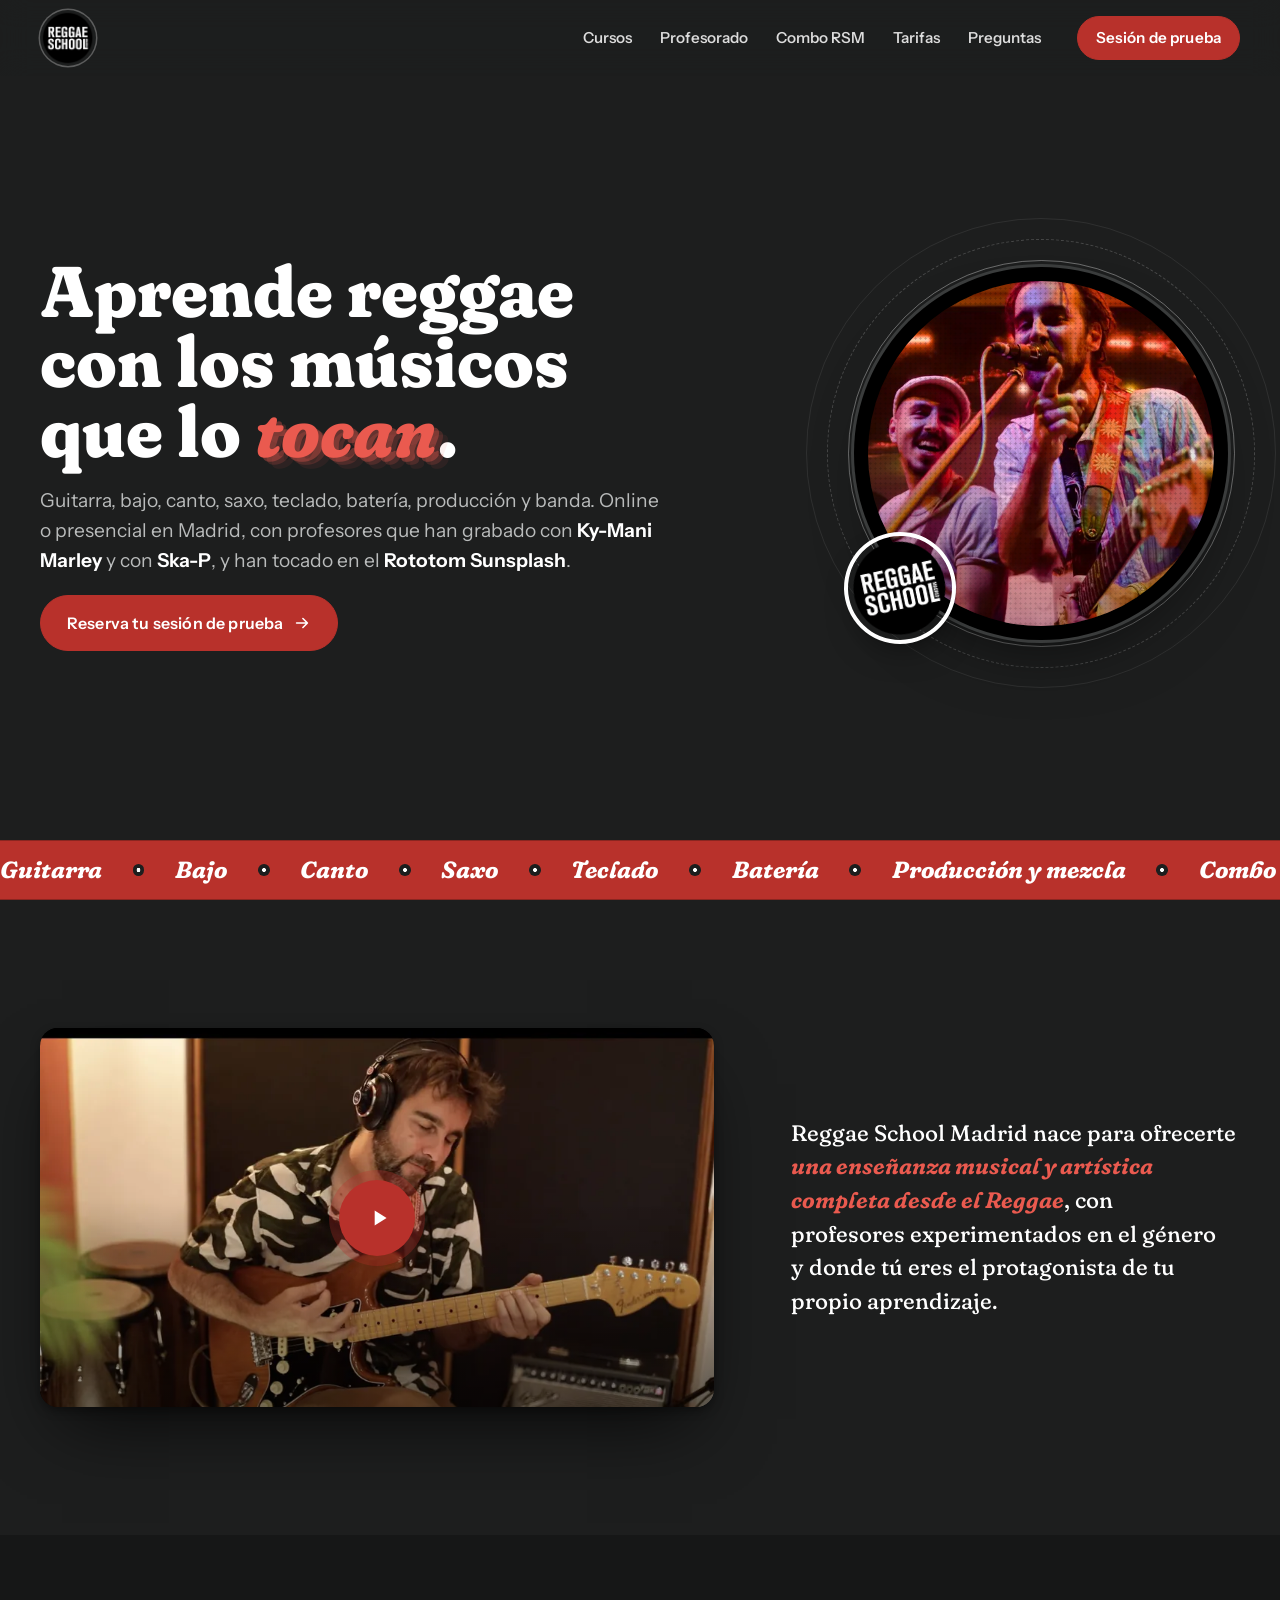
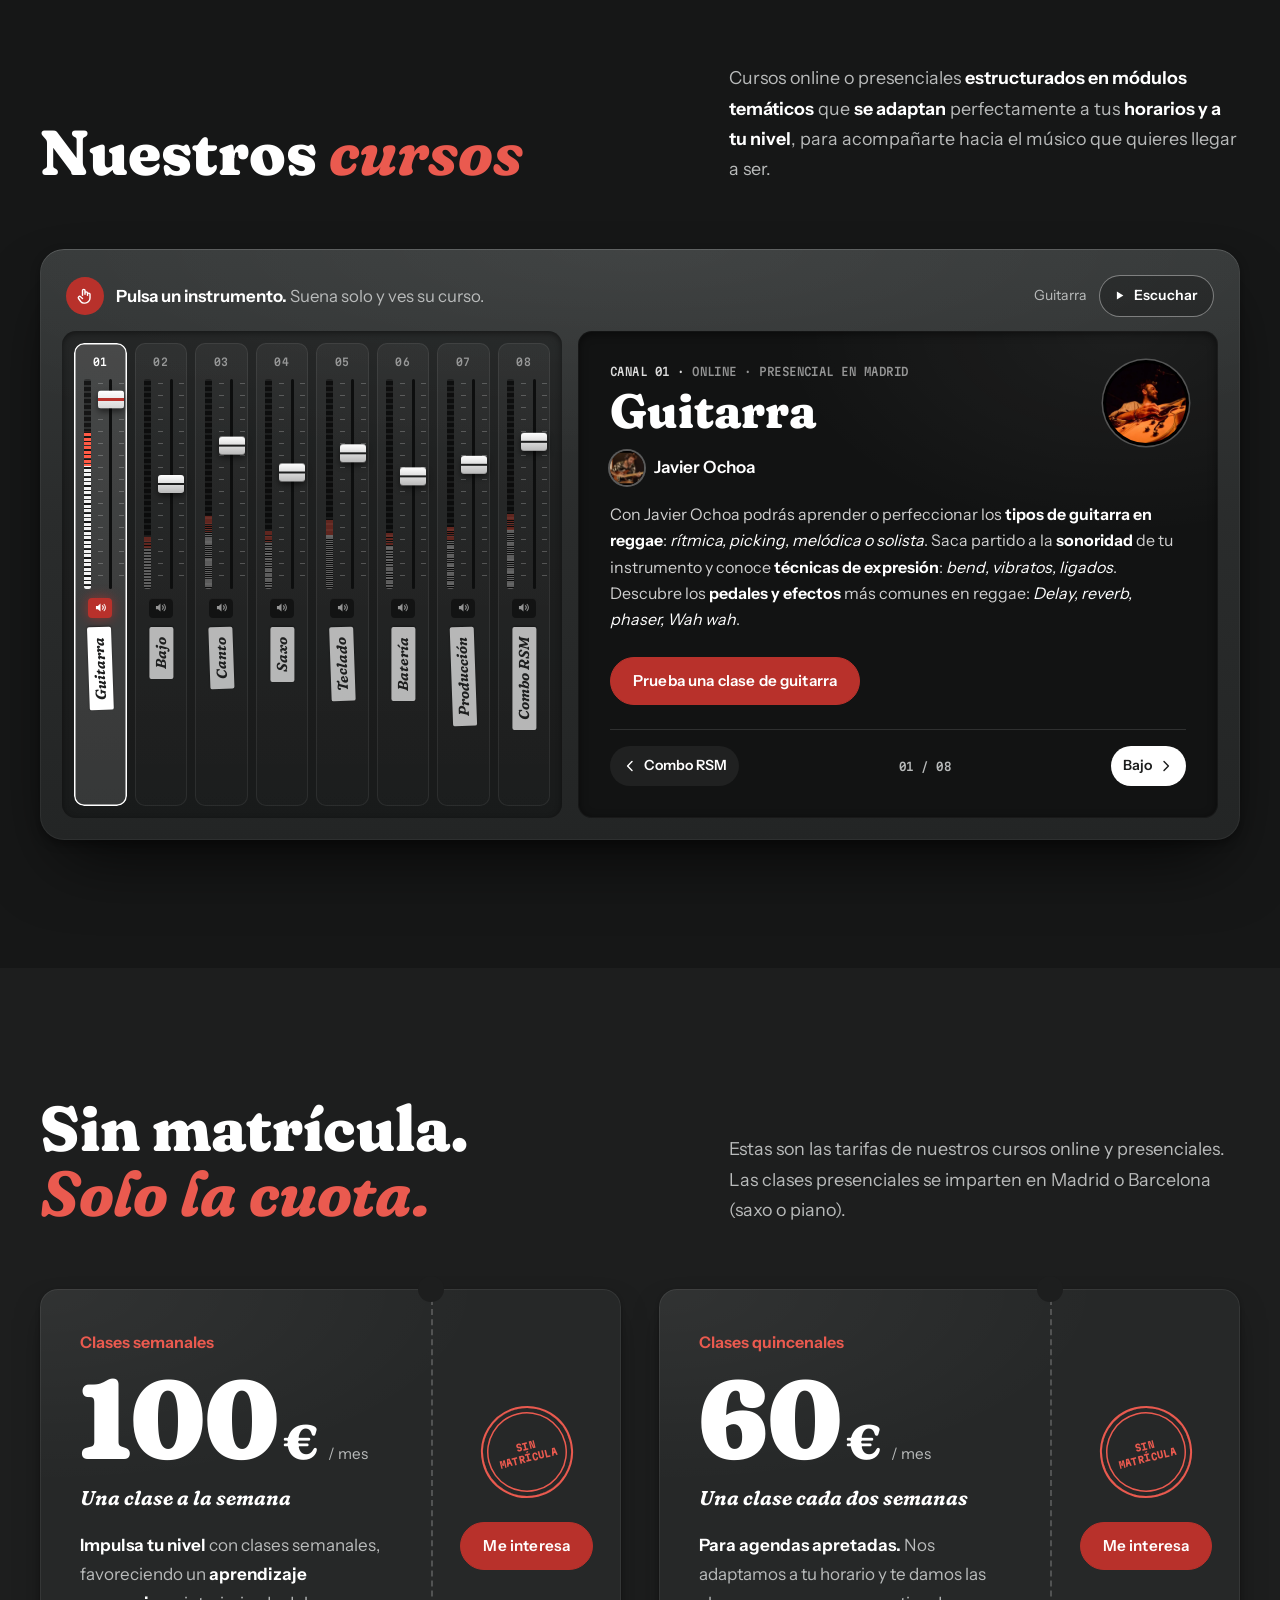
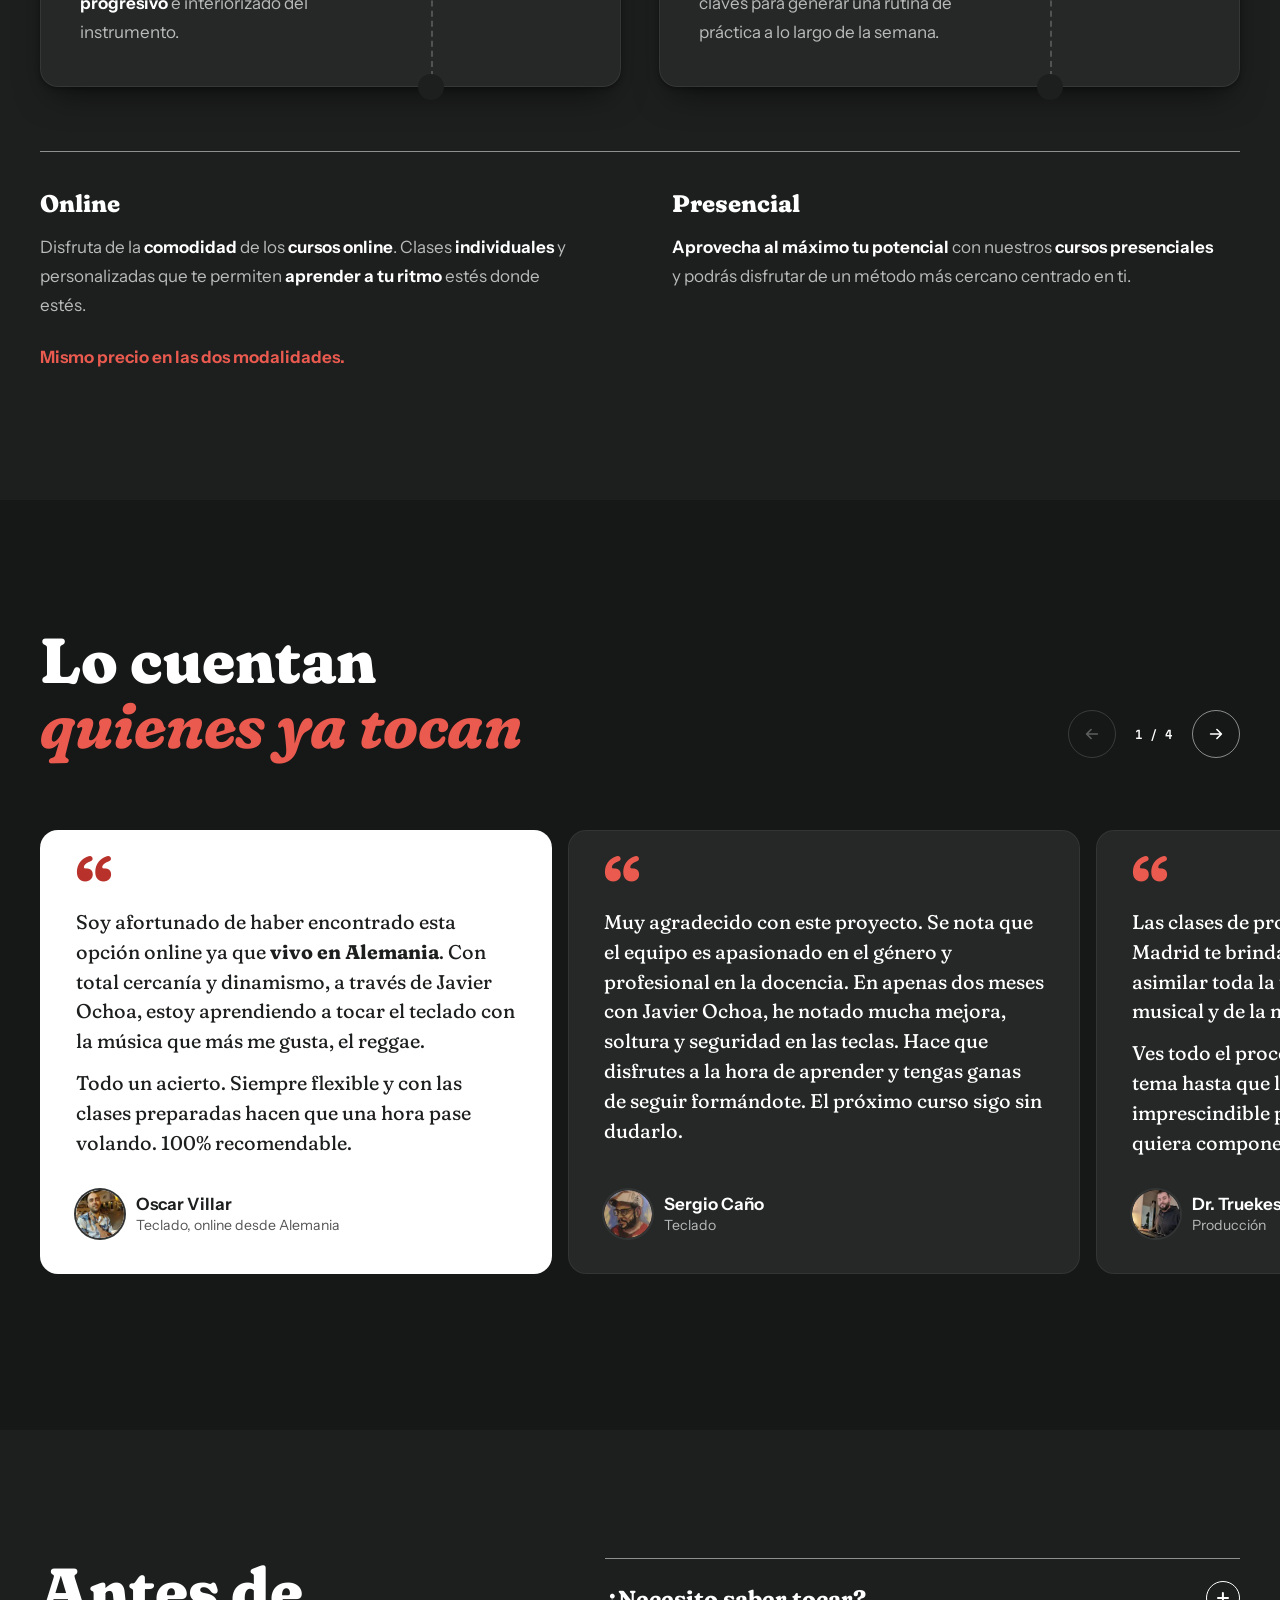
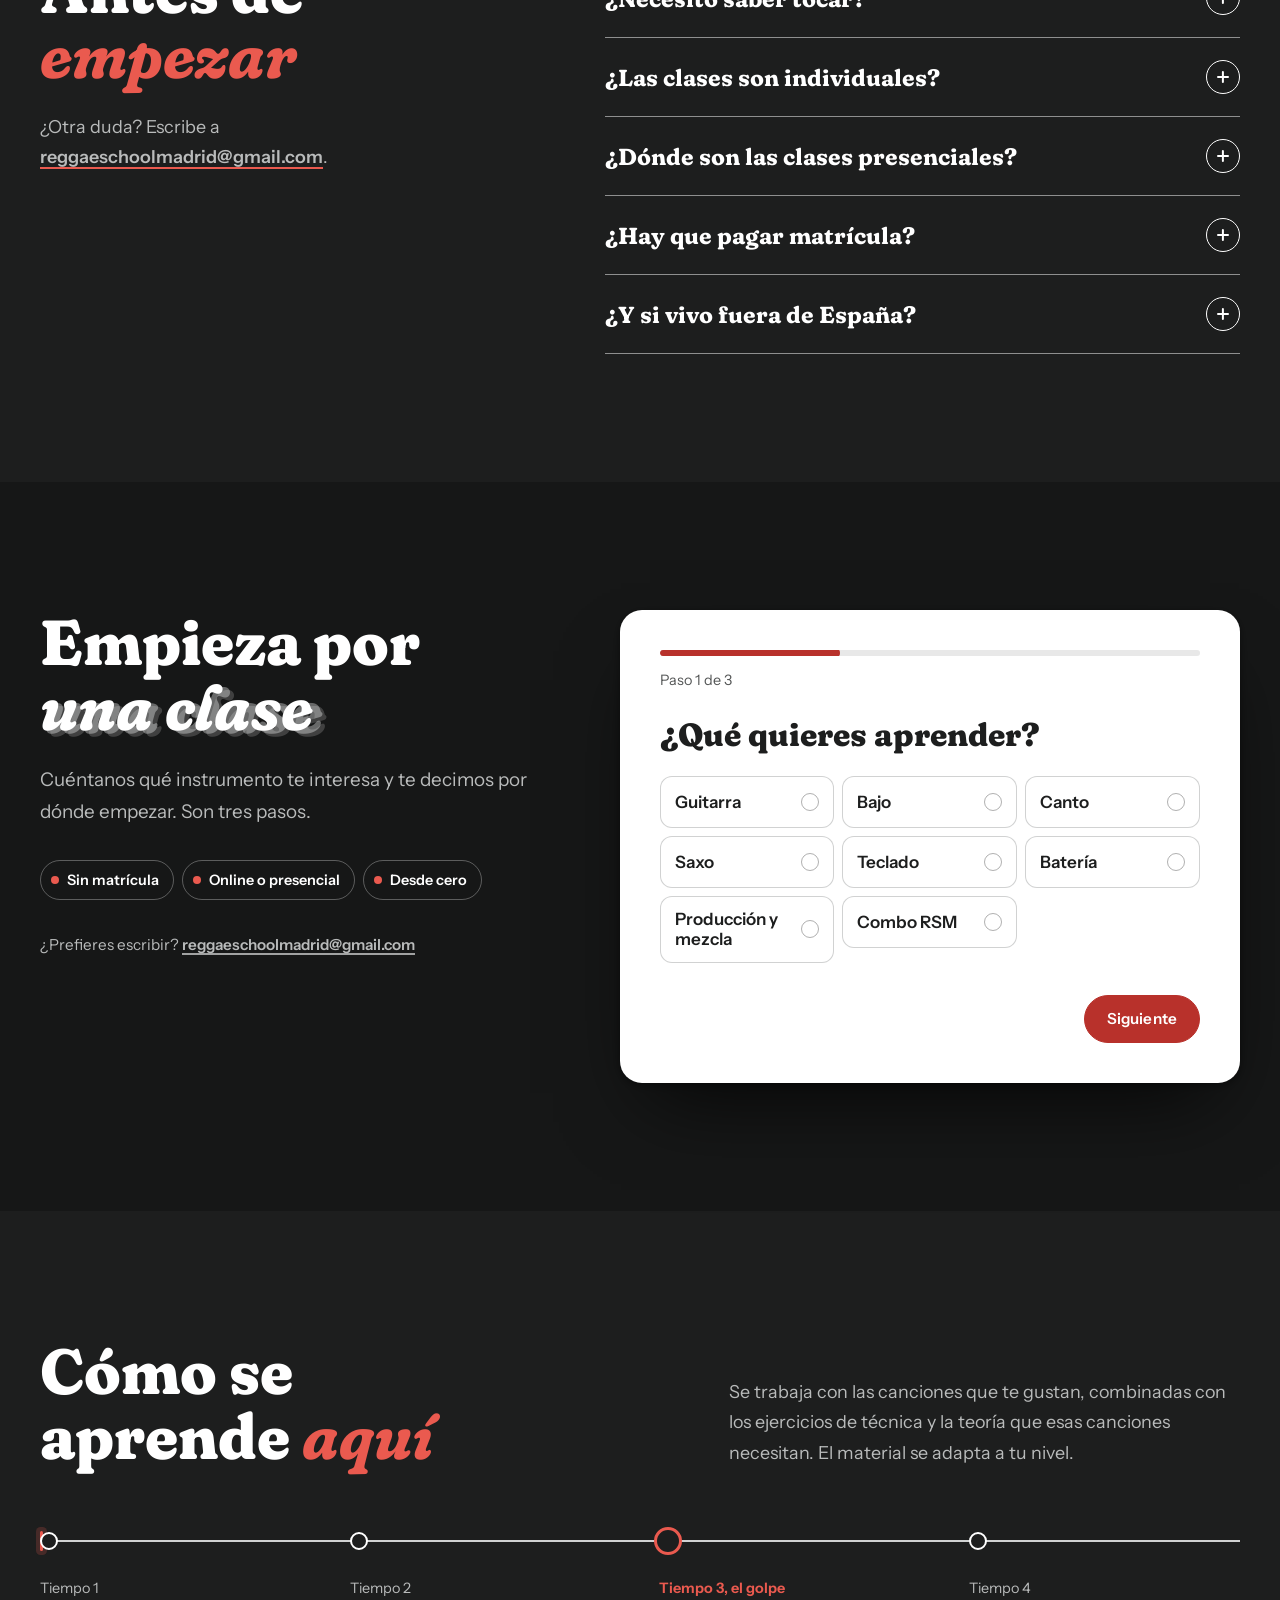
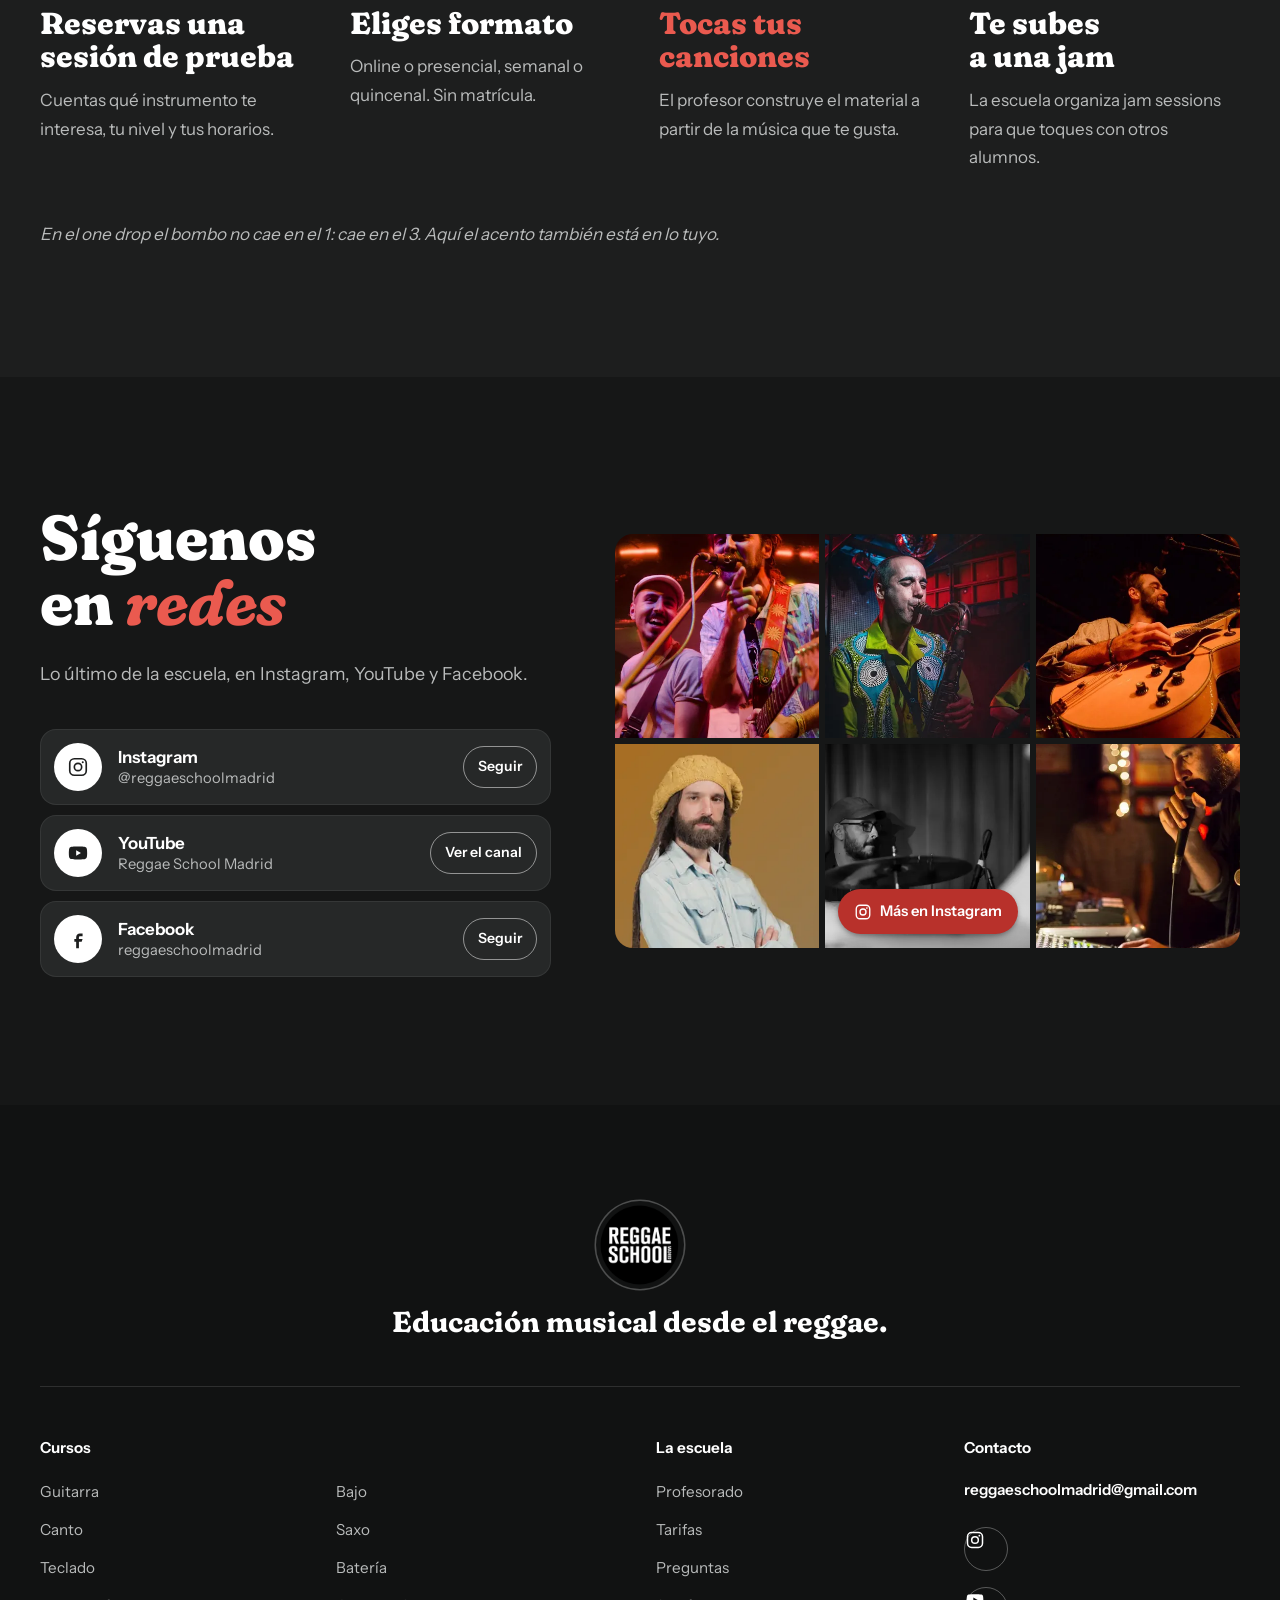
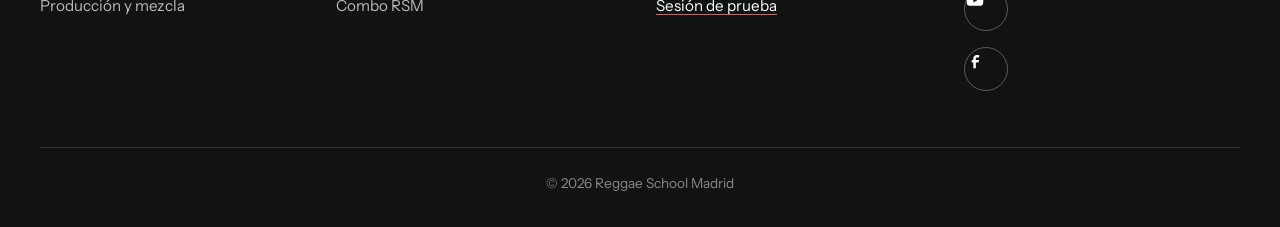
==== commit b15c6361: "feat: home v3.2 — negro predominante, banda de cursos y riddim con instrumentos reales - Colores inv" ====
--- a/index.html
+++ b/index.html
@@ -6,7 +6,7 @@
 <title>Reggae School Madrid — Clases de reggae online y presenciales en Madrid</title>
 <meta name="description" content="Aprende guitarra, bajo, canto, saxo, teclado, batería, producción o toca en una banda con músicos de la escena reggae. Online o presencial en Madrid. Sin matrícula.">
 <meta name="robots" content="noindex, nofollow">
-<meta name="theme-color" content="#ffffff">
+<meta name="theme-color" content="#1d1e1e">
 <meta property="og:type" content="website">
 <meta property="og:title" content="Reggae School Madrid — Educación musical desde el reggae">
 <meta property="og:description" content="Ocho cursos, online o presenciales en Madrid, con músicos de la escena reggae. Sin matrícula.">
@@ -15,8 +15,8 @@
 <link rel="preload" href="assets/fonts/fraunces.woff2" as="font" type="font/woff2" crossorigin>
 <link rel="preload" href="assets/fonts/instrument-sans.woff2" as="font" type="font/woff2" crossorigin>
 <link rel="preload" href="assets/img/esc-banda-900.webp" as="image" fetchpriority="high">
-<link rel="stylesheet" href="assets/css/global.css?v=3.1">
-<link rel="stylesheet" href="assets/css/home.css?v=3.1">
+<link rel="stylesheet" href="assets/css/global.css?v=3.2">
+<link rel="stylesheet" href="assets/css/home.css?v=3.2">
 <script>
   // Antes de pintar: marca JS disponible y el modo captura (?ss) para no parpadear
   document.documentElement.classList.add('js');
@@ -56,21 +56,22 @@
 <!-- ============================ CABECERA (fija) ============================ -->
 <header class="cab" data-cab>
   <div class="cab__int envoltura">
-    <a class="marca" href="./" aria-label="Reggae School Madrid, inicio">
+    <a class="marca" href="#" aria-label="Reggae School Madrid, volver arriba">
       <img class="marca__logo" src="assets/img/logo-120.webp" width="52" height="52" alt="Reggae School Madrid" decoding="async">
     </a>
 
+    <!-- Propuesta: el menú se enseña, pero sus páginas aún no existen; solo el CTA navega -->
     <nav class="nav" aria-label="Principal">
       <ul class="nav__lista">
-        <li><a href="cursos/" data-proxima="Cursos">Cursos</a></li>
-        <li><a href="profesorado/" data-proxima="Profesorado">Profesorado</a></li>
-        <li><a href="combo-rsm/" data-proxima="Combo RSM">Combo RSM</a></li>
-        <li><a href="tarifas/" data-proxima="Tarifas">Tarifas</a></li>
-        <li><a href="preguntas-frecuentes/" data-proxima="Preguntas">Preguntas</a></li>
+        <li><span>Cursos</span></li>
+        <li><span>Profesorado</span></li>
+        <li><span>Combo RSM</span></li>
+        <li><span>Tarifas</span></li>
+        <li><span>Preguntas</span></li>
       </ul>
     </nav>
 
-    <a class="boton boton--tinta cab__cta" href="#reserva" data-reserva>Sesión de prueba</a>
+    <a class="boton boton--rojo cab__cta" href="#reserva" data-reserva>Sesión de prueba</a>
 
     <button class="menu-btn" type="button" data-menu-abrir aria-expanded="false" aria-controls="menu">
       <span class="menu-btn__txt">Menú</span>
@@ -83,19 +84,19 @@
 <div class="menu" id="menu" data-menu hidden>
   <div class="menu__int envoltura">
     <ul class="menu__lista">
-      <li style="--i:0"><a href="cursos/" data-proxima="Cursos">Cursos</a></li>
-      <li style="--i:1"><a href="profesorado/" data-proxima="Profesorado">Profesorado</a></li>
-      <li style="--i:2"><a href="combo-rsm/" data-proxima="Combo RSM">Combo RSM</a></li>
-      <li style="--i:3"><a href="tarifas/" data-proxima="Tarifas">Tarifas</a></li>
-      <li style="--i:4"><a href="preguntas-frecuentes/" data-proxima="Preguntas">Preguntas</a></li>
+      <li style="--i:0"><span>Cursos</span></li>
+      <li style="--i:1"><span>Profesorado</span></li>
+      <li style="--i:2"><span>Combo RSM</span></li>
+      <li style="--i:3"><span>Tarifas</span></li>
+      <li style="--i:4"><span>Preguntas</span></li>
     </ul>
     <div class="menu__pie" style="--i:5">
-      <a class="boton boton--blanco boton--ancho" href="#reserva" data-menu-enlace data-reserva>Reserva tu sesión de prueba</a>
-      <p class="menu__mail"><a href="mailto:reggaeschoolmadrid@gmail.com">reggaeschoolmadrid@gmail.com</a></p>
+      <a class="boton boton--rojo boton--ancho" href="#reserva" data-menu-enlace data-reserva>Reserva tu sesión de prueba</a>
+      <p class="menu__mail">reggaeschoolmadrid@gmail.com</p>
       <ul class="iconos" aria-label="Redes sociales">
-        <li><a href="https://www.instagram.com/reggaeschoolmadrid/" aria-label="Instagram"><svg viewBox="0 0 24 24" width="20" height="20" aria-hidden="true" fill="none" stroke="currentColor" stroke-width="1.8"><rect x="3" y="3" width="18" height="18" rx="5"/><circle cx="12" cy="12" r="4"/><circle cx="17.2" cy="6.8" r="1.1" fill="currentColor" stroke="none"/></svg></a></li>
-        <li><a href="https://www.youtube.com/channel/UCNSFSKC_9hNB4wqtihIZoTg" aria-label="YouTube"><svg viewBox="0 0 24 24" width="20" height="20" aria-hidden="true" fill="currentColor"><path d="M22 12s0-3.2-.4-4.7a2.5 2.5 0 0 0-1.8-1.8C18.3 5 12 5 12 5s-6.3 0-7.8.5a2.5 2.5 0 0 0-1.8 1.8C2 8.8 2 12 2 12s0 3.2.4 4.7c.2.9.9 1.6 1.8 1.8C5.7 19 12 19 12 19s6.3 0 7.8-.5a2.5 2.5 0 0 0 1.8-1.8C22 15.2 22 12 22 12zM10 15V9l5.2 3L10 15z"/></svg></a></li>
-        <li><a href="https://www.facebook.com/reggaeschoolmadrid" aria-label="Facebook"><svg viewBox="0 0 24 24" width="20" height="20" aria-hidden="true" fill="currentColor"><path d="M14 9h3V6h-3c-2.2 0-4 1.8-4 4v2H8v3h2v7h3v-7h3l1-3h-4v-2c0-.6.4-1 1-1z"/></svg></a></li>
+        <li><span aria-label="Instagram" role="img"><svg viewBox="0 0 24 24" width="20" height="20" aria-hidden="true" fill="none" stroke="currentColor" stroke-width="1.8"><rect x="3" y="3" width="18" height="18" rx="5"/><circle cx="12" cy="12" r="4"/><circle cx="17.2" cy="6.8" r="1.1" fill="currentColor" stroke="none"/></svg></span></li>
+        <li><span aria-label="YouTube" role="img"><svg viewBox="0 0 24 24" width="20" height="20" aria-hidden="true" fill="currentColor"><path d="M22 12s0-3.2-.4-4.7a2.5 2.5 0 0 0-1.8-1.8C18.3 5 12 5 12 5s-6.3 0-7.8.5a2.5 2.5 0 0 0-1.8 1.8C2 8.8 2 12 2 12s0 3.2.4 4.7c.2.9.9 1.6 1.8 1.8C5.7 19 12 19 12 19s6.3 0 7.8-.5a2.5 2.5 0 0 0 1.8-1.8C22 15.2 22 12 22 12zM10 15V9l5.2 3L10 15z"/></svg></span></li>
+        <li><span aria-label="Facebook" role="img"><svg viewBox="0 0 24 24" width="20" height="20" aria-hidden="true" fill="currentColor"><path d="M14 9h3V6h-3c-2.2 0-4 1.8-4 4v2H8v3h2v7h3v-7h3l1-3h-4v-2c0-.6.4-1 1-1z"/></svg></span></li>
       </ul>
     </div>
   </div>
@@ -121,7 +122,7 @@
       </p>
 
       <div class="hero__ctas" data-entra style="--i:4">
-        <a class="boton boton--tinta boton--grande" href="#reserva" data-reserva>
+        <a class="boton boton--rojo boton--grande" href="#reserva" data-reserva>
           Reserva tu sesión de prueba
           <svg class="boton__flecha" viewBox="0 0 20 20" width="18" height="18" aria-hidden="true"><path d="M4 10h11M11 5l5 5-5 5" fill="none" stroke="currentColor" stroke-width="1.8" stroke-linecap="round" stroke-linejoin="round"/></svg>
         </a>
@@ -146,20 +147,24 @@
     </div>
 
   </div>
+
+  <!-- Banda con los ocho cursos: cierra la primera pantalla -->
+  <div class="banda" aria-label="Los ocho cursos de la escuela">
+    <div class="banda__pista">
+      <ul class="banda__lista">
+        <li>Guitarra</li><li>Bajo</li><li>Canto</li><li>Saxo</li><li>Teclado</li><li>Batería</li><li>Producción y mezcla</li><li>Combo RSM</li>
+      </ul>
+      <ul class="banda__lista" aria-hidden="true">
+        <li>Guitarra</li><li>Bajo</li><li>Canto</li><li>Saxo</li><li>Teclado</li><li>Batería</li><li>Producción y mezcla</li><li>Combo RSM</li>
+      </ul>
+    </div>
+  </div>
 </section>
 
 <!-- ============================ LA ESCUELA ============================ -->
 <section class="escuela seccion" aria-labelledby="escuela-t">
+  <!-- Invertido respecto al hero: vídeo a la izquierda, texto a la derecha -->
   <div class="envoltura escuela__int">
-    <div class="escuela__texto" data-revela>
-      <h2 class="visually-hidden" id="escuela-t">La escuela</h2>
-      <p class="escuela__frase">
-        Reggae School Madrid nace para ofrecerte <em>una enseñanza musical y artística completa
-        desde el Reggae</em>, con profesores experimentados en el género y donde tú eres el
-        protagonista de tu propio aprendizaje.
-      </p>
-    </div>
-
     <div class="video" data-revela>
       <button class="video__btn" type="button" data-video="PeHxVKkdIkA" aria-label="Reproducir el vídeo de presentación de Javier Ochoa, director de la escuela">
         <img src="assets/img/esc-javier-900.webp"
@@ -168,6 +173,15 @@
              alt="" loading="lazy" decoding="async">
         <span class="video__play" aria-hidden="true"><svg viewBox="0 0 24 24" width="26" height="26"><path d="M8 5v14l11-7z" fill="currentColor"/></svg></span>
       </button>
+    </div>
+
+    <div class="escuela__texto" data-revela>
+      <h2 class="visually-hidden" id="escuela-t">La escuela</h2>
+      <p class="escuela__frase">
+        Reggae School Madrid nace para ofrecerte <em>una enseñanza musical y artística completa
+        desde el Reggae</em>, con profesores experimentados en el género y donde tú eres el
+        protagonista de tu propio aprendizaje.
+      </p>
     </div>
   </div>
 </section>
@@ -185,71 +199,78 @@
     </header>
 
     <div class="mesa" data-mesa data-revela>
-      <div class="mesa__barra">
-        <span class="mesa__marca mono"><span class="led" aria-hidden="true"></span> RSM · 8 canales</span>
-        <p class="mesa__estado mono" data-mesa-estado aria-live="polite">Canal 01 · Guitarra</p>
-        <button class="mesa__play" type="button" data-riddim-toggle aria-pressed="false">
-          <svg class="ico-play" viewBox="0 0 20 20" width="13" height="13" aria-hidden="true"><path d="M6 4l10 6-10 6z" fill="currentColor"/></svg>
-          <svg class="ico-pausa" viewBox="0 0 20 20" width="13" height="13" aria-hidden="true"><path d="M5 4h3.5v12H5zM11.5 4H15v12h-3.5z" fill="currentColor"/></svg>
-          <span data-riddim-label>Escuchar el canal</span>
-        </button>
-      </div>
-
+      <!-- Qué hacer, dicho claro: pulsar un canal lo hace sonar y abre su curso -->
+      <div class="mesa__cabeza">
+        <p class="mesa__guia">
+          <span class="mesa__mano" aria-hidden="true"><svg viewBox="0 0 24 24" width="20" height="20"><path d="M9 11V5.5a1.5 1.5 0 0 1 3 0V10m0-1.5a1.5 1.5 0 0 1 3 0V11m0-1a1.5 1.5 0 0 1 3 0v4.5a6 6 0 0 1-6 6h-1.2a5 5 0 0 1-3.9-1.9L4.3 15a1.6 1.6 0 0 1 2.4-2.1L9 15" fill="none" stroke="currentColor" stroke-width="1.7" stroke-linecap="round" stroke-linejoin="round"/></svg></span>
+          <span><strong>Pulsa un instrumento.</strong> Suena solo y ves su curso.</span>
+        </p>
+        <div class="mesa__controles">
+          <p class="mesa__estado" data-mesa-estado aria-live="polite">Guitarra</p>
+          <button class="mesa__play" type="button" data-riddim-toggle aria-pressed="false">
+            <svg class="ico-play" viewBox="0 0 20 20" width="13" height="13" aria-hidden="true"><path d="M6 4l10 6-10 6z" fill="currentColor"/></svg>
+            <svg class="ico-pausa" viewBox="0 0 20 20" width="13" height="13" aria-hidden="true"><path d="M5 4h3.5v12H5zM11.5 4H15v12h-3.5z" fill="currentColor"/></svg>
+            <span data-riddim-label>Escuchar</span>
+          </button>
+        </div>
+      </div>
+
+      <div class="mesa__cuerpo">
       <div class="mesa__canales" role="tablist" aria-label="Cursos" data-canales>
         <a class="canal" href="#curso-guitarra" role="tab" id="tab-guitarra" aria-controls="curso-guitarra" aria-selected="true" data-canal="guitarra" style="--nivel:.62">
           <span class="canal__n mono">01</span>
           <span class="canal__vu" aria-hidden="true"><span class="canal__vu-luz" data-vu></span></span>
           <span class="canal__fader" aria-hidden="true"><span class="canal__pomo"></span></span>
-          <span class="canal__solo mono" aria-hidden="true">S</span>
+          <span class="canal__solo" aria-hidden="true"><svg viewBox="0 0 20 20" width="13" height="13"><path d="M3 7.5h3l4-3.5v12l-4-3.5H3z" fill="currentColor"/><path d="M13 7.2a4 4 0 0 1 0 5.6M15.4 5a7 7 0 0 1 0 10" fill="none" stroke="currentColor" stroke-width="1.6" stroke-linecap="round"/></svg></span>
           <span class="canal__cinta">Guitarra</span>
         </a>
         <a class="canal" href="#curso-bajo" role="tab" id="tab-bajo" aria-controls="curso-bajo" aria-selected="false" data-canal="bajo" style="--nivel:.5">
           <span class="canal__n mono">02</span>
           <span class="canal__vu" aria-hidden="true"><span class="canal__vu-luz" data-vu></span></span>
           <span class="canal__fader" aria-hidden="true"><span class="canal__pomo"></span></span>
-          <span class="canal__solo mono" aria-hidden="true">S</span>
+          <span class="canal__solo" aria-hidden="true"><svg viewBox="0 0 20 20" width="13" height="13"><path d="M3 7.5h3l4-3.5v12l-4-3.5H3z" fill="currentColor"/><path d="M13 7.2a4 4 0 0 1 0 5.6M15.4 5a7 7 0 0 1 0 10" fill="none" stroke="currentColor" stroke-width="1.6" stroke-linecap="round"/></svg></span>
           <span class="canal__cinta">Bajo</span>
         </a>
         <a class="canal" href="#curso-canto" role="tab" id="tab-canto" aria-controls="curso-canto" aria-selected="false" data-canal="canto" style="--nivel:.7">
           <span class="canal__n mono">03</span>
           <span class="canal__vu" aria-hidden="true"><span class="canal__vu-luz" data-vu></span></span>
           <span class="canal__fader" aria-hidden="true"><span class="canal__pomo"></span></span>
-          <span class="canal__solo mono" aria-hidden="true">S</span>
+          <span class="canal__solo" aria-hidden="true"><svg viewBox="0 0 20 20" width="13" height="13"><path d="M3 7.5h3l4-3.5v12l-4-3.5H3z" fill="currentColor"/><path d="M13 7.2a4 4 0 0 1 0 5.6M15.4 5a7 7 0 0 1 0 10" fill="none" stroke="currentColor" stroke-width="1.6" stroke-linecap="round"/></svg></span>
           <span class="canal__cinta">Canto</span>
         </a>
         <a class="canal" href="#curso-saxo" role="tab" id="tab-saxo" aria-controls="curso-saxo" aria-selected="false" data-canal="saxo" style="--nivel:.56">
           <span class="canal__n mono">04</span>
           <span class="canal__vu" aria-hidden="true"><span class="canal__vu-luz" data-vu></span></span>
           <span class="canal__fader" aria-hidden="true"><span class="canal__pomo"></span></span>
-          <span class="canal__solo mono" aria-hidden="true">S</span>
+          <span class="canal__solo" aria-hidden="true"><svg viewBox="0 0 20 20" width="13" height="13"><path d="M3 7.5h3l4-3.5v12l-4-3.5H3z" fill="currentColor"/><path d="M13 7.2a4 4 0 0 1 0 5.6M15.4 5a7 7 0 0 1 0 10" fill="none" stroke="currentColor" stroke-width="1.6" stroke-linecap="round"/></svg></span>
           <span class="canal__cinta">Saxo</span>
         </a>
         <a class="canal" href="#curso-teclado" role="tab" id="tab-teclado" aria-controls="curso-teclado" aria-selected="false" data-canal="teclado" style="--nivel:.66">
           <span class="canal__n mono">05</span>
           <span class="canal__vu" aria-hidden="true"><span class="canal__vu-luz" data-vu></span></span>
           <span class="canal__fader" aria-hidden="true"><span class="canal__pomo"></span></span>
-          <span class="canal__solo mono" aria-hidden="true">S</span>
+          <span class="canal__solo" aria-hidden="true"><svg viewBox="0 0 20 20" width="13" height="13"><path d="M3 7.5h3l4-3.5v12l-4-3.5H3z" fill="currentColor"/><path d="M13 7.2a4 4 0 0 1 0 5.6M15.4 5a7 7 0 0 1 0 10" fill="none" stroke="currentColor" stroke-width="1.6" stroke-linecap="round"/></svg></span>
           <span class="canal__cinta">Teclado</span>
         </a>
         <a class="canal" href="#curso-bateria" role="tab" id="tab-bateria" aria-controls="curso-bateria" aria-selected="false" data-canal="bateria" style="--nivel:.54">
           <span class="canal__n mono">06</span>
           <span class="canal__vu" aria-hidden="true"><span class="canal__vu-luz" data-vu></span></span>
           <span class="canal__fader" aria-hidden="true"><span class="canal__pomo"></span></span>
-          <span class="canal__solo mono" aria-hidden="true">S</span>
+          <span class="canal__solo" aria-hidden="true"><svg viewBox="0 0 20 20" width="13" height="13"><path d="M3 7.5h3l4-3.5v12l-4-3.5H3z" fill="currentColor"/><path d="M13 7.2a4 4 0 0 1 0 5.6M15.4 5a7 7 0 0 1 0 10" fill="none" stroke="currentColor" stroke-width="1.6" stroke-linecap="round"/></svg></span>
           <span class="canal__cinta">Batería</span>
         </a>
         <a class="canal" href="#curso-produccion" role="tab" id="tab-produccion" aria-controls="curso-produccion" aria-selected="false" data-canal="produccion" style="--nivel:.6">
           <span class="canal__n mono">07</span>
           <span class="canal__vu" aria-hidden="true"><span class="canal__vu-luz" data-vu></span></span>
           <span class="canal__fader" aria-hidden="true"><span class="canal__pomo"></span></span>
-          <span class="canal__solo mono" aria-hidden="true">S</span>
+          <span class="canal__solo" aria-hidden="true"><svg viewBox="0 0 20 20" width="13" height="13"><path d="M3 7.5h3l4-3.5v12l-4-3.5H3z" fill="currentColor"/><path d="M13 7.2a4 4 0 0 1 0 5.6M15.4 5a7 7 0 0 1 0 10" fill="none" stroke="currentColor" stroke-width="1.6" stroke-linecap="round"/></svg></span>
           <span class="canal__cinta">Producción</span>
         </a>
         <a class="canal" href="#curso-combo" role="tab" id="tab-combo" aria-controls="curso-combo" aria-selected="false" data-canal="combo" style="--nivel:.72">
           <span class="canal__n mono">08</span>
           <span class="canal__vu" aria-hidden="true"><span class="canal__vu-luz" data-vu></span></span>
           <span class="canal__fader" aria-hidden="true"><span class="canal__pomo"></span></span>
-          <span class="canal__solo mono" aria-hidden="true">S</span>
+          <span class="canal__solo" aria-hidden="true"><svg viewBox="0 0 20 20" width="13" height="13"><path d="M3 7.5h3l4-3.5v12l-4-3.5H3z" fill="currentColor"/><path d="M13 7.2a4 4 0 0 1 0 5.6M15.4 5a7 7 0 0 1 0 10" fill="none" stroke="currentColor" stroke-width="1.6" stroke-linecap="round"/></svg></span>
           <span class="canal__cinta">Combo RSM</span>
         </a>
       </div>
@@ -271,7 +292,7 @@
               expresión</strong>: <em>bend, vibratos, ligados</em>. Descubre los <strong>pedales y
               efectos</strong> más comunes en reggae: <em>Delay, reverb, phaser, Wah wah</em>.
             </p>
-            <a class="boton boton--blanco" href="#reserva" data-reserva data-instrumento="Guitarra">Prueba una clase de guitarra</a>
+            <a class="boton boton--rojo" href="#reserva" data-reserva data-instrumento="Guitarra">Prueba una clase de guitarra</a>
           </div>
           <figure class="curso__foto">
             <img src="assets/img/curso-guitarra-600.webp" srcset="assets/img/curso-guitarra-400.webp 400w, assets/img/curso-guitarra-600.webp 600w, assets/img/curso-guitarra-892.webp 892w" sizes="(min-width: 1024px) 30vw, 90vw" width="600" height="800" alt="Guitarrista tocando una guitarra de caja en directo" loading="lazy" decoding="async">
@@ -291,7 +312,7 @@
               necesaria para dominarlos. Entiende y domina tu <strong>sonido</strong> y sus
               posibilidades.
             </p>
-            <a class="boton boton--blanco" href="#reserva" data-reserva data-instrumento="Bajo">Prueba una clase de bajo</a>
+            <a class="boton boton--rojo" href="#reserva" data-reserva data-instrumento="Bajo">Prueba una clase de bajo</a>
           </div>
           <figure class="curso__foto">
             <img src="assets/img/curso-bajo-600.webp" srcset="assets/img/curso-bajo-400.webp 400w, assets/img/curso-bajo-600.webp 600w, assets/img/curso-bajo-900.webp 900w" sizes="(min-width: 1024px) 30vw, 90vw" width="600" height="800" alt="Bajo eléctrico de cuatro cuerdas" loading="lazy" decoding="async">
@@ -313,7 +334,7 @@
               eres corista, aprende a poder <strong>armonizar voces</strong>. Para voces melódicas o
               recitadas. Aprende a usar el <strong>micrófono</strong> y <strong>efectos</strong> para voz.
             </p>
-            <a class="boton boton--blanco" href="#reserva" data-reserva data-instrumento="Canto">Prueba una clase de canto</a>
+            <a class="boton boton--rojo" href="#reserva" data-reserva data-instrumento="Canto">Prueba una clase de canto</a>
           </div>
           <figure class="curso__foto">
             <img src="assets/img/curso-canto-600.webp" srcset="assets/img/curso-canto-400.webp 400w, assets/img/curso-canto-600.webp 600w, assets/img/curso-canto-900.webp 900w" sizes="(min-width: 1024px) 30vw, 90vw" width="600" height="800" alt="Cantante con micrófono y guitarra en un concierto" loading="lazy" decoding="async">
@@ -334,7 +355,7 @@
               instrumento con los <strong>grandes clásicos</strong> del género. Aprende de cero o
               perfecciona tu nivel con este gran profesor y músico <strong>residente en Madrid</strong>.
             </p>
-            <a class="boton boton--blanco" href="#reserva" data-reserva data-instrumento="Saxo">Prueba una clase de saxo</a>
+            <a class="boton boton--rojo" href="#reserva" data-reserva data-instrumento="Saxo">Prueba una clase de saxo</a>
           </div>
           <figure class="curso__foto">
             <img src="assets/img/curso-saxo-600.webp" srcset="assets/img/curso-saxo-400.webp 400w, assets/img/curso-saxo-600.webp 600w, assets/img/curso-saxo-900.webp 900w" sizes="(min-width: 1024px) 30vw, 90vw" width="600" height="800" alt="Jorge Rodríguez tocando el saxofón en un escenario con luz roja" loading="lazy" decoding="async">
@@ -356,7 +377,7 @@
               distintas técnicas de <strong>independencia de manos</strong> y descubre estrategias de
               <strong>improvisación</strong>.
             </p>
-            <a class="boton boton--blanco" href="#reserva" data-reserva data-instrumento="Teclado">Prueba una clase de teclado</a>
+            <a class="boton boton--rojo" href="#reserva" data-reserva data-instrumento="Teclado">Prueba una clase de teclado</a>
           </div>
           <figure class="curso__foto">
             <img src="assets/img/curso-teclado-600.webp" srcset="assets/img/curso-teclado-400.webp 400w, assets/img/curso-teclado-600.webp 600w, assets/img/curso-teclado-900.webp 900w" sizes="(min-width: 1024px) 30vw, 90vw" width="600" height="800" alt="Teclado de un piano eléctrico con mueble de madera" loading="lazy" decoding="async">
@@ -377,7 +398,7 @@
               <strong>fills</strong> más característicos de cada subestilo. Controla la
               <strong>técnica</strong> del instrumento.
             </p>
-            <a class="boton boton--blanco" href="#reserva" data-reserva data-instrumento="Batería">Prueba una clase de batería</a>
+            <a class="boton boton--rojo" href="#reserva" data-reserva data-instrumento="Batería">Prueba una clase de batería</a>
           </div>
           <figure class="curso__foto">
             <img src="assets/img/curso-bateria-600.webp" srcset="assets/img/curso-bateria-400.webp 400w, assets/img/curso-bateria-600.webp 600w" sizes="(min-width: 1024px) 30vw, 90vw" width="600" height="800" alt="Baterista tocando en el estudio, en blanco y negro" loading="lazy" decoding="async">
@@ -399,7 +420,7 @@
               <strong>Mezcla analógica / mezcla digital</strong>. Trabajamos con <em>Cubase, Pro Tools,
               Ableton, Reason, Reaper y Logic pro</em>.
             </p>
-            <a class="boton boton--blanco" href="#reserva" data-reserva data-instrumento="Producción y mezcla">Prueba una clase de producción</a>
+            <a class="boton boton--rojo" href="#reserva" data-reserva data-instrumento="Producción y mezcla">Prueba una clase de producción</a>
           </div>
           <figure class="curso__foto">
             <img src="assets/img/curso-produccion-512.webp" srcset="assets/img/curso-produccion-400.webp 400w, assets/img/curso-produccion-512.webp 512w" sizes="(min-width: 1024px) 30vw, 90vw" width="512" height="683" alt="Productor trabajando en una mesa de mezclas durante un directo" loading="lazy" decoding="async">
@@ -435,13 +456,26 @@
                 <li>Conocimientos básicos</li>
               </ul>
             </div>
-            <a class="boton boton--blanco" href="#reserva" data-reserva data-instrumento="Combo RSM">Quiero entrar en el Combo</a>
+            <a class="boton boton--rojo" href="#reserva" data-reserva data-instrumento="Combo RSM">Quiero entrar en el Combo</a>
           </div>
           <figure class="curso__foto">
             <img src="assets/img/cartel-combo-560.webp" srcset="assets/img/cartel-combo-560.webp 560w, assets/img/cartel-combo-900.webp 900w" sizes="(min-width: 1024px) 30vw, 90vw" width="560" height="579" alt="Cartel del Curso de Combo: impartido por Maga Lion y David Arribas, clase semanal de dos horas, centro de Madrid, backline incluido" loading="lazy" decoding="async">
           </figure>
         </article>
 
+        <!-- Recorrer los cursos sin volver a la mesa -->
+        <div class="pantalla__nav" data-pantalla-nav hidden>
+          <button class="pantalla__btn" type="button" data-mesa-ir="-1">
+            <svg viewBox="0 0 20 20" width="16" height="16" aria-hidden="true"><path d="M12.5 4.5L7 10l5.5 5.5" fill="none" stroke="currentColor" stroke-width="1.8" stroke-linecap="round" stroke-linejoin="round"/></svg>
+            <span data-mesa-prev>Combo RSM</span>
+          </button>
+          <p class="pantalla__cuenta mono" data-mesa-cuenta>01 / 08</p>
+          <button class="pantalla__btn pantalla__btn--sig" type="button" data-mesa-ir="1">
+            <span data-mesa-next>Bajo</span>
+            <svg viewBox="0 0 20 20" width="16" height="16" aria-hidden="true"><path d="M7.5 4.5L13 10l-5.5 5.5" fill="none" stroke="currentColor" stroke-width="1.8" stroke-linecap="round" stroke-linejoin="round"/></svg>
+          </button>
+        </div>
+      </div>
       </div>
     </div>
   </div>
@@ -469,7 +503,7 @@
         </div>
         <div class="entrada__talon">
           <span class="sello" aria-hidden="true">Sin<br>matrícula</span>
-          <a class="boton boton--tinta" href="#reserva" data-reserva data-frecuencia="Semanal">Me interesa</a>
+          <a class="boton boton--rojo" href="#reserva" data-reserva data-frecuencia="Semanal">Me interesa</a>
         </div>
       </article>
 
@@ -483,7 +517,7 @@
         </div>
         <div class="entrada__talon">
           <span class="sello" aria-hidden="true">Sin<br>matrícula</span>
-          <a class="boton boton--tinta" href="#reserva" data-reserva data-frecuencia="Quincenal">Me interesa</a>
+          <a class="boton boton--rojo" href="#reserva" data-reserva data-frecuencia="Quincenal">Me interesa</a>
         </div>
       </article>
     </div>
@@ -712,8 +746,8 @@
 
       <div class="form__acciones">
         <button class="boton boton--linea" type="button" data-form-atras hidden>Atrás</button>
-        <button class="boton boton--tinta" type="button" data-form-siguiente>Siguiente</button>
-        <button class="boton boton--tinta" type="submit" data-form-enviar hidden>Enviar solicitud</button>
+        <button class="boton boton--rojo" type="button" data-form-siguiente>Siguiente</button>
+        <button class="boton boton--rojo" type="submit" data-form-enviar hidden>Enviar solicitud</button>
       </div>
 
       <div class="form__ok" data-form-ok hidden tabindex="-1">
@@ -780,21 +814,21 @@
 
       <ul class="red-lista" data-revela>
         <li>
-          <a class="red" href="https://www.instagram.com/reggaeschoolmadrid/">
+          <a class="red" href="https://www.instagram.com/reggaeschoolmadrid/" target="_blank" rel="noopener">
             <span class="red__ico" aria-hidden="true"><svg viewBox="0 0 24 24" width="22" height="22" fill="none" stroke="currentColor" stroke-width="1.8"><rect x="3" y="3" width="18" height="18" rx="5"/><circle cx="12" cy="12" r="4"/><circle cx="17.2" cy="6.8" r="1.1" fill="currentColor" stroke="none"/></svg></span>
             <span class="red__txt"><strong>Instagram</strong><span>@reggaeschoolmadrid</span></span>
             <span class="red__accion">Seguir</span>
           </a>
         </li>
         <li>
-          <a class="red" href="https://www.youtube.com/channel/UCNSFSKC_9hNB4wqtihIZoTg">
+          <a class="red" href="https://www.youtube.com/channel/UCNSFSKC_9hNB4wqtihIZoTg" target="_blank" rel="noopener">
             <span class="red__ico" aria-hidden="true"><svg viewBox="0 0 24 24" width="22" height="22" fill="currentColor"><path d="M22 12s0-3.2-.4-4.7a2.5 2.5 0 0 0-1.8-1.8C18.3 5 12 5 12 5s-6.3 0-7.8.5a2.5 2.5 0 0 0-1.8 1.8C2 8.8 2 12 2 12s0 3.2.4 4.7c.2.9.9 1.6 1.8 1.8C5.7 19 12 19 12 19s6.3 0 7.8-.5a2.5 2.5 0 0 0 1.8-1.8C22 15.2 22 12 22 12zM10 15V9l5.2 3L10 15z"/></svg></span>
             <span class="red__txt"><strong>YouTube</strong><span>Reggae School Madrid</span></span>
             <span class="red__accion">Ver el canal</span>
           </a>
         </li>
         <li>
-          <a class="red" href="https://www.facebook.com/reggaeschoolmadrid">
+          <a class="red" href="https://www.facebook.com/reggaeschoolmadrid" target="_blank" rel="noopener">
             <span class="red__ico" aria-hidden="true"><svg viewBox="0 0 24 24" width="22" height="22" fill="currentColor"><path d="M14 9h3V6h-3c-2.2 0-4 1.8-4 4v2H8v3h2v7h3v-7h3l1-3h-4v-2c0-.6.4-1 1-1z"/></svg></span>
             <span class="red__txt"><strong>Facebook</strong><span>reggaeschoolmadrid</span></span>
             <span class="red__accion">Seguir</span>
@@ -803,7 +837,7 @@
       </ul>
     </div>
 
-    <a class="mosaico" href="https://www.instagram.com/reggaeschoolmadrid/" aria-label="Ver más fotos de la escuela en Instagram" data-revela>
+    <a class="mosaico" href="https://www.instagram.com/reggaeschoolmadrid/" target="_blank" rel="noopener" aria-label="Ver más fotos de la escuela en Instagram" data-revela>
       <img src="assets/img/curso-canto-400.webp" width="400" height="533" alt="" loading="lazy" decoding="async">
       <img src="assets/img/curso-saxo-400.webp" width="400" height="533" alt="" loading="lazy" decoding="async">
       <img src="assets/img/curso-guitarra-400.webp" width="400" height="533" alt="" loading="lazy" decoding="async">
@@ -832,34 +866,34 @@
       <nav class="pie__col pie__col--cursos" aria-label="Cursos">
         <h2 class="pie__t">Cursos</h2>
         <ul>
-          <li><a href="cursos/guitarra/" data-proxima="Guitarra">Guitarra</a></li>
-          <li><a href="cursos/bajo/" data-proxima="Bajo">Bajo</a></li>
-          <li><a href="cursos/canto/" data-proxima="Canto">Canto</a></li>
-          <li><a href="cursos/saxo/" data-proxima="Saxo">Saxo</a></li>
-          <li><a href="cursos/teclado/" data-proxima="Teclado">Teclado</a></li>
-          <li><a href="cursos/bateria/" data-proxima="Batería">Batería</a></li>
-          <li><a href="cursos/produccion-y-mezcla/" data-proxima="Producción y mezcla">Producción y mezcla</a></li>
-          <li><a href="combo-rsm/" data-proxima="Combo RSM">Combo RSM</a></li>
+          <li><span>Guitarra</span></li>
+          <li><span>Bajo</span></li>
+          <li><span>Canto</span></li>
+          <li><span>Saxo</span></li>
+          <li><span>Teclado</span></li>
+          <li><span>Batería</span></li>
+          <li><span>Producción y mezcla</span></li>
+          <li><span>Combo RSM</span></li>
         </ul>
       </nav>
 
       <nav class="pie__col" aria-label="La escuela">
         <h2 class="pie__t">La escuela</h2>
         <ul>
-          <li><a href="profesorado/" data-proxima="Profesorado">Profesorado</a></li>
-          <li><a href="tarifas/" data-proxima="Tarifas">Tarifas</a></li>
-          <li><a href="preguntas-frecuentes/" data-proxima="Preguntas">Preguntas</a></li>
+          <li><span>Profesorado</span></li>
+          <li><span>Tarifas</span></li>
+          <li><span>Preguntas</span></li>
           <li><a href="#reserva" data-reserva>Sesión de prueba</a></li>
         </ul>
       </nav>
 
       <div class="pie__col">
         <h2 class="pie__t">Contacto</h2>
-        <p><a class="pie__mail" href="mailto:reggaeschoolmadrid@gmail.com">reggaeschoolmadrid@gmail.com</a></p>
+        <p class="pie__mail">reggaeschoolmadrid@gmail.com</p>
         <ul class="iconos iconos--pie" aria-label="Redes sociales">
-          <li><a href="https://www.instagram.com/reggaeschoolmadrid/" aria-label="Instagram"><svg viewBox="0 0 24 24" width="20" height="20" aria-hidden="true" fill="none" stroke="currentColor" stroke-width="1.8"><rect x="3" y="3" width="18" height="18" rx="5"/><circle cx="12" cy="12" r="4"/><circle cx="17.2" cy="6.8" r="1.1" fill="currentColor" stroke="none"/></svg></a></li>
-          <li><a href="https://www.youtube.com/channel/UCNSFSKC_9hNB4wqtihIZoTg" aria-label="YouTube"><svg viewBox="0 0 24 24" width="20" height="20" aria-hidden="true" fill="currentColor"><path d="M22 12s0-3.2-.4-4.7a2.5 2.5 0 0 0-1.8-1.8C18.3 5 12 5 12 5s-6.3 0-7.8.5a2.5 2.5 0 0 0-1.8 1.8C2 8.8 2 12 2 12s0 3.2.4 4.7c.2.9.9 1.6 1.8 1.8C5.7 19 12 19 12 19s6.3 0 7.8-.5a2.5 2.5 0 0 0 1.8-1.8C22 15.2 22 12 22 12zM10 15V9l5.2 3L10 15z"/></svg></a></li>
-          <li><a href="https://www.facebook.com/reggaeschoolmadrid" aria-label="Facebook"><svg viewBox="0 0 24 24" width="20" height="20" aria-hidden="true" fill="currentColor"><path d="M14 9h3V6h-3c-2.2 0-4 1.8-4 4v2H8v3h2v7h3v-7h3l1-3h-4v-2c0-.6.4-1 1-1z"/></svg></a></li>
+          <li><span aria-label="Instagram" role="img"><svg viewBox="0 0 24 24" width="20" height="20" aria-hidden="true" fill="none" stroke="currentColor" stroke-width="1.8"><rect x="3" y="3" width="18" height="18" rx="5"/><circle cx="12" cy="12" r="4"/><circle cx="17.2" cy="6.8" r="1.1" fill="currentColor" stroke="none"/></svg></span></li>
+          <li><span aria-label="YouTube" role="img"><svg viewBox="0 0 24 24" width="20" height="20" aria-hidden="true" fill="currentColor"><path d="M22 12s0-3.2-.4-4.7a2.5 2.5 0 0 0-1.8-1.8C18.3 5 12 5 12 5s-6.3 0-7.8.5a2.5 2.5 0 0 0-1.8 1.8C2 8.8 2 12 2 12s0 3.2.4 4.7c.2.9.9 1.6 1.8 1.8C5.7 19 12 19 12 19s6.3 0 7.8-.5a2.5 2.5 0 0 0 1.8-1.8C22 15.2 22 12 22 12zM10 15V9l5.2 3L10 15z"/></svg></span></li>
+          <li><span aria-label="Facebook" role="img"><svg viewBox="0 0 24 24" width="20" height="20" aria-hidden="true" fill="currentColor"><path d="M14 9h3V6h-3c-2.2 0-4 1.8-4 4v2H8v3h2v7h3v-7h3l1-3h-4v-2c0-.6.4-1 1-1z"/></svg></span></li>
         </ul>
       </div>
     </div>
@@ -868,20 +902,13 @@
   </div>
 </footer>
 
-<!-- Barra fija en móvil + mini reproductor + aviso de páginas futuras -->
+<!-- Barra fija en móvil -->
 <div class="fija" data-fija aria-hidden="true">
-  <a class="boton boton--tinta boton--ancho" href="#reserva" data-reserva tabindex="-1">Reserva tu sesión de prueba</a>
+  <a class="boton boton--rojo boton--ancho" href="#reserva" data-reserva tabindex="-1">Reserva tu sesión de prueba</a>
 </div>
 
-<div class="sonando" data-sonando hidden>
-  <span class="sonando__eq" aria-hidden="true"><i></i><i></i><i></i></span>
-  <span class="sonando__t mono" data-sonando-t>Sonando</span>
-  <button class="sonando__btn" type="button" data-riddim-toggle aria-pressed="true">Pausa</button>
-</div>
-
-<div class="aviso" data-aviso role="status" aria-live="polite"></div>
-
-<script src="assets/js/riddim.js?v=3.1" defer></script>
-<script src="assets/js/main.js?v=3.1" defer></script>
+
+<script src="assets/js/riddim.js?v=3.2" defer></script>
+<script src="assets/js/main.js?v=3.2" defer></script>
 </body>
 </html>
--- a/assets/css/global.css
+++ b/assets/css/global.css
@@ -1,9 +1,9 @@
 /* =====================================================================
-   Reggae School Madrid — v3.1 "RIDDIM"
+   Reggae School Madrid — v3.2 "RIDDIM"
    Global: tokens, fuentes, base, tipografía, botones, cabecera, menú,
-   pie, barra fija, aviso y sistema de movimiento.
-   Paleta: negro y blanco, rojo para resaltar. Mobile-first.
-   Solo se animan transform y opacity.
+   pie, barra fija y sistema de movimiento.
+   Paleta: negro predominante, blanco para el texto, rojo para resaltar.
+   Mobile-first. Solo se animan transform y opacity.
    ===================================================================== */
 
 /* ---------- Fuentes autoalojadas ---------- */
@@ -40,26 +40,27 @@
 
 /* ---------- Tokens ---------- */
 :root {
-  /* Marca: negro y blanco de su web; el rojo, de su cartel del Combo */
+  /* Marca: su negro de fondo, el blanco y el rojo de su cartel del Combo */
+  --negro: #1d1e1e;          /* su negro, literal: el fondo */
+  --negro-2: #161717;        /* secciones alternas */
+  --negro-3: #111212;        /* pie */
+  --carbon: #262828;         /* tarjetas */
+  --carbon-2: #333535;
   --blanco: #ffffff;
-  --gris-1: #f4f4f4;         /* secciones alternas */
-  --gris-2: #e3e3e3;         /* filetes claros */
-  --tinta: #1d1e1e;          /* su negro, literal */
-  --tinta-2: #333535;
-  --consola: #2b2d2d;        /* la mesa: negro aclarado */
-  --consola-2: #222424;
-  --pantalla: #141515;
-  --rojo: #b8312b;           /* 5,9:1 sobre blanco */
-  --rojo-2: #962620;
-
-  --texto: var(--tinta);
-  --texto-suave: #545656;    /* 7,4:1 sobre blanco */
-  --linea: rgba(29, 30, 30, .14);
-
-  /* Sombras neutras, en capas */
-  --sombra-1: 0 1px 2px rgba(0, 0, 0, .06), 0 2px 8px -2px rgba(0, 0, 0, .08);
-  --sombra-2: 0 2px 4px rgba(0, 0, 0, .05), 0 14px 32px -12px rgba(0, 0, 0, .22);
-  --sombra-3: 0 4px 10px rgba(0, 0, 0, .06), 0 34px 70px -22px rgba(0, 0, 0, .38);
+  --gris-1: #f4f4f4;
+  --tinta: #1d1e1e;          /* texto sobre blanco (formulario, tarjeta destacada) */
+  --rojo: #b8312b;           /* relleno: botones, puntos, sellos */
+  --rojo-2: #cf3a33;         /* hover */
+  --rojo-texto: #ea5a4f;     /* rojo para texto sobre negro: 4,9:1 */
+
+  --texto: #ffffff;
+  --texto-suave: #b9bbbb;    /* 8,6:1 sobre el negro */
+  --linea: rgba(255, 255, 255, .12);
+
+  /* Sombras profundas, en capas */
+  --sombra-1: 0 1px 2px rgba(0, 0, 0, .3), 0 2px 8px -2px rgba(0, 0, 0, .35);
+  --sombra-2: 0 2px 4px rgba(0, 0, 0, .3), 0 16px 34px -12px rgba(0, 0, 0, .6);
+  --sombra-3: 0 4px 10px rgba(0, 0, 0, .35), 0 34px 70px -22px rgba(0, 0, 0, .75);
 
   /* Tipografía */
   --f-display: "Fraunces", "Iowan Old Style", Georgia, serif;
@@ -75,7 +76,7 @@
   --e-6: 32px; --e-7: 48px; --e-8: 64px; --e-9: 96px; --e-10: 128px;
   --gutter: clamp(16px, 4vw, 40px);
   --ancho: 1240px;
-  --seccion: clamp(80px, 11vw, 152px);
+  --seccion: clamp(80px, 10vw, 140px);
   --radio: 18px;
 
   /* Tempo: one drop a 75 BPM. Negra = 800 ms; semicorchea = 200 */
@@ -98,11 +99,13 @@
   text-size-adjust: 100%;
   scroll-behavior: smooth;
   scroll-padding-top: calc(var(--cab-alto) + 16px);
+  background: var(--negro);
+  color-scheme: dark;
 }
 
 body {
   margin: 0;
-  background: var(--blanco);
+  background: var(--negro);
   color: var(--texto);
   font-family: var(--f-texto);
   font-size: var(--t-cuerpo);
@@ -123,10 +126,10 @@
 strong { font-weight: 650; }
 em { font-style: italic; }
 
-::selection { background: var(--tinta); color: var(--blanco); }
+::selection { background: var(--rojo); color: var(--blanco); }
 
 :focus-visible {
-  outline: 3px solid var(--rojo);
+  outline: 3px solid var(--rojo-texto);
   outline-offset: 3px;
   border-radius: 4px;
 }
@@ -144,8 +147,8 @@
   top: 12px; left: 12px;
   z-index: 200;
   padding: 10px 16px;
-  background: var(--tinta);
-  color: var(--blanco);
+  background: var(--blanco);
+  color: var(--tinta);
   border-radius: 999px;
   font-weight: 600;
   text-decoration: none;
@@ -169,14 +172,14 @@
   font-optical-sizing: auto;
   font-weight: 800;
   letter-spacing: 0;
-  color: var(--tinta);
+  color: var(--blanco);
 }
 .t-mega { line-height: .98; }
 .t-seccion { font-size: var(--t-seccion); line-height: 1.02; text-wrap: balance; }
 .t-mega em, .t-seccion em {
   font-style: italic;
   font-weight: 700;
-  color: var(--rojo);
+  color: var(--rojo-texto);
 }
 
 .mono {
@@ -195,19 +198,19 @@
   text-decoration: underline;
   text-decoration-thickness: 1.5px;
   text-underline-offset: .22em;
-  text-decoration-color: var(--rojo);
+  text-decoration-color: var(--rojo-texto);
   transition: color 180ms var(--salida);
 }
-.enlace:hover { color: var(--rojo); }
+.enlace:hover { color: var(--rojo-texto); }
 .enlace:active { opacity: .7; }
 .enlace--blanco { text-decoration-color: rgba(255, 255, 255, .6); }
-.enlace--blanco:hover { color: var(--blanco); text-decoration-color: var(--rojo); }
+.enlace--blanco:hover { color: var(--blanco); text-decoration-color: var(--rojo-texto); }
 
 /* ---------- Botones ---------- */
 .boton {
-  --b-fondo: var(--tinta);
+  --b-fondo: var(--rojo);
   --b-texto: var(--blanco);
-  --b-borde: var(--tinta);
+  --b-borde: var(--rojo);
   position: relative;
   display: inline-flex;
   align-items: center;
@@ -235,18 +238,17 @@
     color 200ms var(--salida);
   -webkit-tap-highlight-color: transparent;
 }
-.boton:hover { transform: translateY(-2px); box-shadow: var(--sombra-2); }
-.boton:active { transform: translateY(0) scale(.97); box-shadow: var(--sombra-1); transition-duration: 90ms; }
+.boton:hover { transform: translateY(-2px); box-shadow: 0 14px 28px -12px rgba(184, 49, 43, .7); }
+.boton:active { transform: translateY(0) scale(.97); box-shadow: none; transition-duration: 90ms; }
 .boton:focus-visible { outline-offset: 4px; border-radius: 999px; }
 
 .boton__flecha { transition: transform 420ms var(--muelle); }
 .boton:hover .boton__flecha { transform: translateX(3px); }
 
-.boton--tinta:hover { --b-fondo: var(--rojo); --b-borde: var(--rojo); }
-.boton--blanco { --b-fondo: var(--blanco); --b-texto: var(--tinta); --b-borde: var(--blanco); }
-.boton--blanco:hover { --b-fondo: var(--rojo); --b-texto: var(--blanco); --b-borde: var(--rojo); }
+.boton--rojo:hover { --b-fondo: var(--rojo-2); --b-borde: var(--rojo-2); }
+/* Sobre blanco (formulario) */
 .boton--linea { --b-fondo: transparent; --b-texto: var(--tinta); --b-borde: var(--tinta); }
-.boton--linea:hover { --b-fondo: var(--tinta); --b-texto: var(--blanco); }
+.boton--linea:hover { --b-fondo: var(--tinta); --b-texto: var(--blanco); box-shadow: none; }
 .boton--grande { min-height: 56px; padding: 14px 26px; font-size: 1rem; }
 .boton--ancho { width: 100%; }
 
@@ -255,36 +257,25 @@
   place-items: center;
   width: 48px; height: 48px;
   border-radius: 50%;
-  border: 1.5px solid var(--tinta);
+  border: 1.5px solid rgba(255, 255, 255, .5);
   background: transparent;
-  color: var(--tinta);
-  transition: transform 420ms var(--muelle), background-color 200ms var(--salida), color 200ms var(--salida);
-}
-.redondo:hover { background: var(--tinta); color: var(--blanco); transform: translateY(-2px); }
+  color: var(--blanco);
+  transition: transform 420ms var(--muelle), background-color 200ms var(--salida), color 200ms var(--salida), border-color 200ms var(--salida);
+}
+.redondo:hover { background: var(--blanco); color: var(--tinta); border-color: var(--blanco); transform: translateY(-2px); }
 .redondo:active { transform: scale(.94); transition-duration: 90ms; }
-.redondo:disabled { opacity: .3; cursor: default; transform: none; background: transparent; color: var(--tinta); }
-
-.led {
-  display: inline-block;
-  width: 7px; height: 7px;
-  border-radius: 50%;
-  background: var(--rojo);
-  box-shadow: 0 0 0 2px rgba(0, 0, 0, .3);
-}
-
-/* Iconos de redes (menú móvil y pie) */
+.redondo:disabled { opacity: .3; cursor: default; transform: none; background: transparent; color: var(--blanco); }
+
+/* Iconos de redes (menú móvil y pie): informativos, sin enlace en la propuesta */
 .iconos { display: flex; gap: 10px; }
-.iconos a {
+.iconos span {
   display: inline-grid;
   place-items: center;
   width: 44px; height: 44px;
   border-radius: 50%;
   border: 1.5px solid rgba(255, 255, 255, .3);
   color: var(--blanco);
-  transition: transform 420ms var(--muelle), border-color 200ms var(--salida), background-color 200ms var(--salida);
-}
-.iconos a:hover { border-color: var(--rojo); background: var(--rojo); transform: translateY(-2px); }
-.iconos a:active { transform: scale(.94); }
+}
 
 /* ---------- Cabecera: siempre fija ---------- */
 .cab {
@@ -292,7 +283,7 @@
   inset: 0 0 auto;
   z-index: 60;
   height: var(--cab-alto);
-  background: rgba(255, 255, 255, .92);
+  background: rgba(29, 30, 30, .9);
   -webkit-backdrop-filter: blur(14px) saturate(1.2);
   backdrop-filter: blur(14px) saturate(1.2);
 }
@@ -323,6 +314,7 @@
 .marca__logo {
   width: 48px; height: 48px;
   border-radius: 50%;
+  box-shadow: 0 0 0 1.5px rgba(255, 255, 255, .28);
   transition: transform 600ms var(--muelle);
 }
 .marca:hover .marca__logo { transform: rotate(-12deg); }
@@ -330,27 +322,14 @@
 
 .nav { display: none; }
 .nav__lista { display: flex; gap: 4px; }
-.nav__lista a {
-  position: relative;
+.nav__lista span {
   display: inline-block;
   padding: 10px 12px;
   font-size: .95rem;
   font-weight: 550;
-  text-decoration: none;
-  border-radius: 8px;
-}
-.nav__lista a::after {
-  content: "";
-  position: absolute;
-  left: 12px; right: 12px; bottom: 6px;
-  height: 2px;
-  background: var(--rojo);
-  transform: scaleX(0);
-  transform-origin: right;
-  transition: transform 320ms var(--salida);
-}
-.nav__lista a:hover::after { transform: scaleX(1); transform-origin: left; }
-.nav__lista a:active { opacity: .7; }
+  color: rgba(255, 255, 255, .85);
+  cursor: default;
+}
 
 .cab__cta { display: none; min-height: 44px; padding: 10px 18px; }
 
@@ -360,32 +339,33 @@
   gap: 10px;
   min-height: 44px;
   padding: 8px 8px 8px 16px;
-  border: 1.5px solid var(--tinta);
+  border: 1.5px solid rgba(255, 255, 255, .55);
   border-radius: 999px;
   background: transparent;
+  color: var(--blanco);
   font-weight: 600;
   font-size: .92rem;
   transition: transform 420ms var(--muelle), background-color 200ms var(--salida), color 200ms var(--salida);
   -webkit-tap-highlight-color: transparent;
 }
-.menu-btn:hover { background: var(--tinta); color: var(--blanco); }
+.menu-btn:hover { background: var(--blanco); color: var(--tinta); }
 .menu-btn:active { transform: scale(.96); }
 .menu-btn__ico {
   position: relative;
   width: 28px; height: 28px;
   border-radius: 50%;
-  background: var(--tinta);
-}
-.menu-btn:hover .menu-btn__ico { background: var(--blanco); }
+  background: var(--blanco);
+}
+.menu-btn:hover .menu-btn__ico { background: var(--tinta); }
 .menu-btn__ico i {
   position: absolute;
   left: 8px; right: 8px;
   height: 1.8px;
-  background: var(--blanco);
+  background: var(--tinta);
   border-radius: 2px;
   transition: transform 380ms var(--muelle);
 }
-.menu-btn:hover .menu-btn__ico i { background: var(--tinta); }
+.menu-btn:hover .menu-btn__ico i { background: var(--blanco); }
 .menu-btn__ico i:first-child { top: 11px; }
 .menu-btn__ico i:last-child { top: 15.5px; }
 .menu-btn[aria-expanded="true"] .menu-btn__ico i:first-child { transform: translateY(2.25px) rotate(45deg); }
@@ -402,7 +382,7 @@
   position: fixed;
   inset: 0;
   z-index: 55;
-  background: var(--tinta);
+  background: var(--negro-3);
   color: var(--blanco);
   padding-top: calc(var(--cab-alto) + 24px);
   padding-bottom: max(24px, env(safe-area-inset-bottom));
@@ -412,17 +392,14 @@
 }
 .menu.abierto { opacity: 1; }
 .menu__int { display: flex; flex-direction: column; min-height: 100%; gap: var(--e-7); }
-.menu__lista a {
+.menu__lista span {
   display: block;
   padding: 6px 0;
   font-family: var(--f-display);
   font-weight: 800;
   font-size: clamp(2.3rem, 11vw, 3.6rem);
   line-height: 1.1;
-  text-decoration: none;
-  border-radius: 6px;
-}
-.menu__lista a:active { color: var(--rojo); }
+}
 .menu__lista li, .menu__pie {
   opacity: 0;
   transform: translateY(18px);
@@ -432,30 +409,25 @@
 .menu.abierto .menu__lista li,
 .menu.abierto .menu__pie { opacity: 1; transform: none; }
 .menu__pie { margin-top: auto; display: grid; gap: var(--e-4); }
-.menu__mail a { color: var(--blanco); font-weight: 600; }
+.menu__mail { color: var(--texto-suave); font-weight: 600; }
 body.menu-abierto { overflow: hidden; }
 body.menu-abierto .cab { background: transparent; -webkit-backdrop-filter: none; backdrop-filter: none; }
 body.menu-abierto .cab::after { opacity: 0; }
-body.menu-abierto .menu-btn { border-color: rgba(255, 255, 255, .5); color: var(--blanco); }
-body.menu-abierto .menu-btn__ico { background: var(--blanco); }
-body.menu-abierto .menu-btn__ico i { background: var(--tinta); }
-body.menu-abierto .menu-btn:hover { background: transparent; }
 
 /* ---------- Pie: simétrico ---------- */
 .pie {
-  background: var(--tinta);
-  color: rgba(255, 255, 255, .78);
+  background: var(--negro-3);
+  color: var(--texto-suave);
   padding-block: var(--e-9) calc(var(--e-6) + 76px);
   font-size: .95rem;
 }
-.pie a { text-decoration: none; }
 
 .pie__marca {
   display: grid;
   justify-items: center;
   gap: var(--e-4);
   padding-bottom: var(--e-7);
-  border-bottom: 1px solid rgba(255, 255, 255, .14);
+  border-bottom: 1px solid var(--linea);
   text-align: center;
 }
 .pie__marca img { width: 88px; height: 88px; border-radius: 50%; box-shadow: 0 0 0 1.5px rgba(255, 255, 255, .25); }
@@ -483,32 +455,25 @@
   color: var(--blanco);
 }
 .pie__col ul { display: grid; gap: 8px; }
-.pie__col a:not(.pie__mail) {
-  display: inline-block;
-  padding: 2px 0;
-  transition: color 180ms var(--salida), transform 320ms var(--muelle);
-}
-.pie__col a:not(.pie__mail):hover { color: var(--blanco); transform: translateX(3px); }
-.pie__col a:active { opacity: .7; }
-.pie__mail {
-  color: var(--blanco);
-  font-weight: 600;
-  overflow-wrap: anywhere;
-  text-decoration: underline !important;
-  text-decoration-color: var(--rojo) !important;
+.pie__col li span, .pie__col li a { display: inline-block; padding: 2px 0; }
+.pie__col li a {
+  color: var(--blanco);
+  text-decoration: underline;
+  text-decoration-color: var(--rojo-texto);
   text-underline-offset: .22em;
-}
-.pie__mail:hover { color: var(--blanco); text-decoration-color: var(--blanco) !important; }
-.pie__col .iconos--pie { display: flex; gap: 10px; margin-top: var(--e-5); }
-.pie__col .iconos--pie a { display: inline-grid; padding: 0; }
-.pie__col .iconos--pie a:hover { transform: translateY(-2px); }
+  transition: color 180ms var(--salida);
+}
+.pie__col li a:hover { color: var(--rojo-texto); }
+.pie__col li a:active { opacity: .7; }
+.pie__mail { color: var(--blanco); font-weight: 600; overflow-wrap: anywhere; }
+.pie__col .iconos--pie { margin-top: var(--e-5); }
 
 .pie__copy {
   padding-top: var(--e-5);
-  border-top: 1px solid rgba(255, 255, 255, .14);
+  border-top: 1px solid var(--linea);
   text-align: center;
   font-size: .85rem;
-  color: rgba(255, 255, 255, .55);
+  color: rgba(255, 255, 255, .5);
 }
 
 /* Móvil: tres bloques a ancho completo, cada lista a dos columnas */
@@ -516,7 +481,6 @@
   .pie__rejilla > .pie__col { grid-column: 1 / -1; }
   .pie__rejilla > .pie__col ul:not(.iconos) { grid-template-columns: repeat(2, minmax(0, 1fr)); column-gap: var(--e-5); }
 }
-
 @media (min-width: 900px) {
   .pie { padding-bottom: var(--e-6); }
   /* Cuatro columnas iguales: los cursos ocupan dos */
@@ -530,7 +494,7 @@
   inset: auto 0 0;
   z-index: 50;
   padding: 10px var(--gutter) max(10px, env(safe-area-inset-bottom));
-  background: rgba(255, 255, 255, .92);
+  background: rgba(22, 23, 23, .9);
   -webkit-backdrop-filter: blur(12px);
   backdrop-filter: blur(12px);
   box-shadow: 0 -1px 0 var(--linea);
@@ -539,77 +503,6 @@
 }
 .fija.visible { transform: translateY(0); }
 @media (min-width: 900px) { .fija { display: none; } }
-
-/* ---------- Mini reproductor del riddim ---------- */
-.sonando {
-  position: fixed;
-  left: var(--gutter);
-  bottom: calc(84px + env(safe-area-inset-bottom));
-  z-index: 52;
-  display: flex;
-  align-items: center;
-  gap: 12px;
-  padding: 8px 8px 8px 16px;
-  border-radius: 999px;
-  background: var(--tinta);
-  color: var(--blanco);
-  box-shadow: var(--sombra-3);
-  opacity: 0;
-  transform: translateY(12px);
-  transition: opacity 260ms var(--salida), transform 420ms var(--muelle);
-}
-.sonando.visible { opacity: 1; transform: none; }
-.sonando__eq { display: flex; align-items: flex-end; gap: 3px; height: 16px; }
-.sonando__eq i {
-  display: block;
-  width: 3px; height: 16px;
-  border-radius: 2px;
-  background: var(--blanco);
-  transform-origin: bottom;
-  transform: scaleY(.25);
-}
-.sonando__eq i:nth-child(2) { background: var(--rojo); }
-.sonando__btn {
-  min-height: 36px;
-  padding: 6px 14px;
-  border: 0;
-  border-radius: 999px;
-  background: var(--blanco);
-  color: var(--tinta);
-  font-weight: 600;
-  font-size: .85rem;
-  transition: transform 300ms var(--muelle), background-color 200ms var(--salida), color 200ms var(--salida);
-}
-.sonando__btn:hover { background: var(--rojo); color: var(--blanco); }
-.sonando__btn:active { transform: scale(.95); }
-@media (min-width: 900px) { .sonando { bottom: 24px; } }
-
-/* ---------- Aviso: páginas de la web completa ---------- */
-.aviso {
-  position: fixed;
-  left: 50%;
-  bottom: calc(92px + env(safe-area-inset-bottom));
-  z-index: 70;
-  width: max-content;
-  max-width: calc(100vw - 32px);
-  padding: 12px 18px;
-  border-radius: 14px;
-  background: var(--tinta);
-  color: var(--blanco);
-  font-size: .92rem;
-  font-weight: 550;
-  line-height: 1.4;
-  text-align: center;
-  box-shadow: var(--sombra-3);
-  pointer-events: none;
-  opacity: 0;
-  transform: translate(-50%, 10px);
-  transition: opacity 220ms var(--salida), transform 380ms var(--muelle);
-}
-.aviso:empty { display: none; }
-.aviso.visible { opacity: 1; transform: translate(-50%, 0); }
-.aviso strong { color: var(--blanco); }
-@media (min-width: 900px) { .aviso { bottom: 32px; } }
 
 /* =====================================================================
    Sistema de movimiento
@@ -647,7 +540,7 @@
   font-style: italic;
   font-weight: inherit;
   white-space: nowrap;
-  color: var(--rojo);
+  color: var(--rojo-texto);
   pointer-events: none;
   user-select: none;
   --x: calc(var(--n) * .065em);
@@ -656,9 +549,9 @@
   opacity: var(--o);
 }
 .t-mega .eco__rep { font-weight: 700; }
-.eco__rep:nth-of-type(1) { --n: 1; --o: .3; z-index: 2; }
-.eco__rep:nth-of-type(2) { --n: 2; --o: .15; z-index: 1; }
-.eco__rep:nth-of-type(3) { --n: 3; --o: .07; }
+.eco__rep:nth-of-type(1) { --n: 1; --o: .35; z-index: 2; }
+.eco__rep:nth-of-type(2) { --n: 2; --o: .18; z-index: 1; }
+.eco__rep:nth-of-type(3) { --n: 3; --o: .08; }
 .eco--suave .eco__rep { color: var(--blanco); }
 
 .js:not(.ss) .eco__rep {
--- a/assets/css/home.css
+++ b/assets/css/home.css
@@ -1,8 +1,11 @@
 /* =====================================================================
-   Reggae School Madrid — v3.1 "RIDDIM" · Home
-   Orden: hero · escuela (vídeo) · nuestros cursos (la mesa) · tarifas ·
-   alumnado · preguntas · reserva · método (el compás) · redes
+   Reggae School Madrid — v3.2 "RIDDIM" · Home (negro predominante)
+   Orden: hero + banda · escuela (vídeo) · nuestros cursos (la mesa) ·
+   tarifas · alumnado · preguntas · reserva · método · redes
    ===================================================================== */
+
+/* ---------- Ritmo de fondos: negro y negro profundo ---------- */
+.cursos, .alumnado, .reserva, .redes { background: var(--negro-2); }
 
 /* ---------- Cabeceras de sección ---------- */
 .cabeza { margin-bottom: clamp(36px, 5vw, 64px); }
@@ -12,7 +15,7 @@
   color: var(--texto-suave);
   font-size: clamp(1rem, .96rem + .25vw, 1.12rem);
 }
-.cabeza__guia strong { color: var(--tinta); }
+.cabeza__guia strong { color: var(--blanco); }
 @media (min-width: 1000px) {
   .cabeza--doble {
     display: grid;
@@ -24,37 +27,37 @@
 }
 
 /* =====================================================================
-   HERO — cabe entero en la primera pantalla, en cualquier tamaño.
+   HERO + BANDA — caben enteros en la primera pantalla, en cualquier tamaño.
    Las medidas se atan al alto visible (svh) además de al ancho.
    ===================================================================== */
 .hero {
   position: relative;
   display: flex;
-  align-items: center;
+  flex-direction: column;
   min-height: 100vh;
   min-height: 100svh;
   overflow-x: clip;
-  padding-top: calc(var(--cab-alto) + clamp(12px, 2.5svh, 32px));
+  padding-top: calc(var(--cab-alto) + clamp(10px, 2svh, 28px));
+}
+.hero__int {
+  flex: 1;
+  display: grid;
+  align-content: center;
+  gap: clamp(16px, 2.8svh, 36px);
   padding-bottom: clamp(16px, 3svh, 40px);
 }
-.hero__int {
-  display: grid;
-  align-content: center;
-  gap: clamp(18px, 3.2svh, 40px);
-}
-.hero__texto { display: grid; gap: clamp(14px, 2.4svh, 28px); }
-
-.hero__h1 { font-size: min(10.4vw, 5.5svh); }
+.hero__texto { display: grid; gap: clamp(12px, 2.2svh, 26px); }
+
+.hero__h1 { font-size: min(10.4vw, 5.2svh); }
 .hero__h1 .linea { display: block; }
-.hero__h1 .eco > em { color: var(--rojo); }
 
 .hero__apoyo {
   max-width: 33em;
-  font-size: clamp(.9rem, 2.25svh, 1.2rem);
+  font-size: clamp(.88rem, 2.15svh, 1.2rem);
   line-height: 1.55;
   color: var(--texto-suave);
 }
-.hero__apoyo strong { color: var(--tinta); }
+.hero__apoyo strong { color: var(--blanco); }
 
 .hero__ctas { display: flex; }
 .hero__ctas .boton { width: 100%; }
@@ -67,7 +70,7 @@
   justify-items: center;
 }
 .altavoz {
-  --tam: min(54vw, 24svh, 440px);
+  --tam: min(52vw, 21svh, 440px);
   position: relative;
   width: var(--tam);
   aspect-ratio: 1;
@@ -76,21 +79,21 @@
 .altavoz__anillo {
   position: absolute;
   border-radius: 50%;
-  border: 1.5px solid var(--tinta);
+  border: 1.5px solid var(--blanco);
   pointer-events: none;
 }
-.altavoz__anillo:nth-child(1) { inset: -6%; opacity: .5; }
-.altavoz__anillo:nth-child(2) { inset: -12%; opacity: .25; border-style: dashed; }
-.altavoz__anillo:nth-child(3) { inset: -18%; opacity: .12; }
+.altavoz__anillo:nth-child(1) { inset: -6%; opacity: .35; }
+.altavoz__anillo:nth-child(2) { inset: -12%; opacity: .18; border-style: dashed; }
+.altavoz__anillo:nth-child(3) { inset: -18%; opacity: .08; }
 .altavoz__cono {
   position: absolute;
   inset: 0;
   border-radius: 50%;
   overflow: hidden;
-  background: var(--tinta);
+  background: #000;
   box-shadow:
-    0 0 0 clamp(6px, 1.2vw, 14px) var(--tinta),
-    0 0 0 calc(clamp(6px, 1.2vw, 14px) + 3px) var(--gris-2),
+    0 0 0 clamp(6px, 1.2vw, 14px) #000,
+    0 0 0 calc(clamp(6px, 1.2vw, 14px) + 3px) #3a3c3c,
     var(--sombra-3);
 }
 .altavoz__cono img {
@@ -98,16 +101,16 @@
   object-fit: cover;
   object-position: 58% 40%;
 }
-/* Trama de serigrafía + velo: la foto se lee impresa, como un cartel */
+/* Trama de serigrafía: la foto se lee impresa, como un cartel */
 .altavoz__cono::after {
   content: "";
   position: absolute;
   inset: 0;
   background:
     radial-gradient(circle at 50% 50%, rgba(0, 0, 0, .55) .9px, transparent 1.3px) 0 0 / 5px 5px,
-    radial-gradient(120% 90% at 50% 10%, transparent 40%, rgba(0, 0, 0, .5));
+    radial-gradient(120% 90% at 50% 10%, transparent 40%, rgba(0, 0, 0, .55));
   mix-blend-mode: multiply;
-  opacity: .3;
+  opacity: .35;
 }
 .altavoz__sello {
   position: absolute;
@@ -123,13 +126,53 @@
 @media (min-width: 1000px) {
   .hero__int { grid-template-columns: 1.3fr .7fr; align-items: center; column-gap: clamp(40px, 5vw, 80px); }
   .hero__altavoz { order: 0; }
-  .hero__h1 { font-size: min(5.6vw, 9.6svh, 5.8rem); }
-  .hero__apoyo { font-size: clamp(1rem, 2.3svh, 1.2rem); }
-  .altavoz { --tam: min(28vw, 50svh, 430px); margin: 0; }
-}
+  .hero__h1 { font-size: min(5.6vw, 9svh, 5.8rem); }
+  .hero__apoyo { font-size: clamp(1rem, 2.2svh, 1.2rem); }
+  .altavoz { --tam: min(27vw, 46svh, 420px); margin: 0; }
+}
+
+/* La banda de cursos: roja, a lo ancho, al pie de la primera pantalla */
+.banda {
+  position: relative;
+  flex: none;
+  overflow: hidden;
+  background: var(--rojo);
+  color: var(--blanco);
+  border-block: 1px solid rgba(0, 0, 0, .25);
+}
+.banda__pista {
+  display: flex;
+  width: max-content;
+  animation: banda 46s linear infinite;
+}
+.banda:hover .banda__pista { animation-play-state: paused; }
+.banda__lista { display: flex; align-items: center; }
+.banda__lista li {
+  display: flex;
+  align-items: center;
+  gap: clamp(18px, 2.4vw, 32px);
+  padding: clamp(12px, 1.8svh, 18px) 0;
+  padding-right: clamp(18px, 2.4vw, 32px);
+  font-family: var(--f-display);
+  font-style: italic;
+  font-weight: 700;
+  font-size: clamp(1.05rem, .9rem + .7vw, 1.55rem);
+  line-height: 1.1;
+  white-space: nowrap;
+}
+/* Separador: un disco negro con el agujero blanco, como un single */
+.banda__lista li::after {
+  content: "";
+  width: .5em; height: .5em;
+  border-radius: 50%;
+  background: radial-gradient(circle, var(--blanco) 0 22%, var(--negro) 26%);
+}
+@keyframes banda { to { transform: translateX(-50%); } }
+.ss .banda__pista { animation: none; }
+@media (prefers-reduced-motion: reduce) { .banda__pista { animation: none; } }
 
 /* =====================================================================
-   LA ESCUELA — texto y vídeo
+   LA ESCUELA — invertida respecto al hero: vídeo a la izquierda
    ===================================================================== */
 .escuela__int { display: grid; gap: clamp(28px, 4vw, 48px); align-items: center; }
 .escuela__frase {
@@ -138,9 +181,10 @@
   font-weight: 450;
   font-size: clamp(1.12rem, 1rem + .5vw, 1.42rem);
   line-height: 1.5;
+  color: var(--blanco);
   text-wrap: pretty;
 }
-.escuela__frase em { font-weight: 650; color: var(--rojo); }
+.escuela__frase em { font-weight: 650; color: var(--rojo-texto); }
 
 .video { position: relative; }
 .video__btn {
@@ -151,7 +195,7 @@
   border: 0;
   border-radius: var(--radio);
   overflow: hidden;
-  background: var(--tinta);
+  background: #000;
   aspect-ratio: 16 / 9;
   box-shadow: var(--sombra-3);
   -webkit-tap-highlight-color: transparent;
@@ -165,7 +209,7 @@
   content: "";
   position: absolute;
   inset: 0;
-  background: linear-gradient(to top, rgba(0, 0, 0, .45), rgba(0, 0, 0, 0) 55%);
+  background: linear-gradient(to top, rgba(0, 0, 0, .5), rgba(0, 0, 0, 0) 55%);
 }
 .video__btn:hover img { transform: scale(1.035); }
 .video__play {
@@ -177,13 +221,13 @@
   width: 76px; height: 76px;
   margin: -38px 0 0 -38px;
   border-radius: 50%;
-  background: var(--blanco);
-  color: var(--tinta);
-  box-shadow: 0 0 0 10px rgba(255, 255, 255, .25);
-  transition: transform 500ms var(--muelle), background-color 200ms var(--salida), color 200ms var(--salida);
+  background: var(--rojo);
+  color: var(--blanco);
+  box-shadow: 0 0 0 10px rgba(184, 49, 43, .3);
+  transition: transform 500ms var(--muelle), background-color 200ms var(--salida);
 }
 .video__play svg { transform: translateX(2px); }
-.video__btn:hover .video__play { transform: scale(1.07); background: var(--rojo); color: var(--blanco); }
+.video__btn:hover .video__play { transform: scale(1.07); background: var(--rojo-2); }
 .video__btn:active .video__play { transform: scale(.95); transition-duration: 90ms; }
 .video iframe {
   display: block;
@@ -192,60 +236,60 @@
   border: 0;
   border-radius: var(--radio);
   box-shadow: var(--sombra-3);
-  background: var(--tinta);
+  background: #000;
 }
 
 @media (min-width: 1000px) {
-  .escuela__int { grid-template-columns: .8fr 1.2fr; column-gap: clamp(48px, 6vw, 96px); }
+  .escuela__int { grid-template-columns: 1.2fr .8fr; column-gap: clamp(48px, 6vw, 96px); }
 }
 
 /* =====================================================================
-   NUESTROS CURSOS · LA MESA DE MEZCLAS
+   NUESTROS CURSOS · LA MESA DE MEZCLAS (compacta)
    ===================================================================== */
-.cursos { padding-top: 0; }
-
 .mesa {
-  --pista: 104px;
+  --pista: 96px;
   position: relative;
-  padding: clamp(12px, 2vw, 28px);
-  border-radius: clamp(18px, 2vw, 26px);
+  padding: clamp(12px, 1.8vw, 22px);
+  border-radius: clamp(18px, 2vw, 24px);
   color: var(--blanco);
   background:
     radial-gradient(120% 60% at 50% 0%, rgba(255, 255, 255, .06), transparent 60%),
-    linear-gradient(180deg, #353737 0%, var(--consola) 38%, var(--consola-2) 100%);
+    linear-gradient(180deg, #353838 0%, #2a2c2c 45%, #232525 100%);
   box-shadow:
-    inset 0 1px 0 rgba(255, 255, 255, .1),
-    inset 0 -2px 0 rgba(0, 0, 0, .3),
+    inset 0 1px 0 rgba(255, 255, 255, .12),
+    inset 0 0 0 1px rgba(255, 255, 255, .05),
     var(--sombra-3);
 }
-/* Tornillos de la carcasa */
-.mesa::before, .mesa::after {
-  content: "";
-  position: absolute;
-  top: 12px;
-  width: 7px; height: 7px;
-  border-radius: 50%;
-  background: radial-gradient(circle at 35% 35%, #9a9a9a, #3c3c3c 70%);
-}
-.mesa::before { left: 12px; }
-.mesa::after { right: 12px; }
-
-.mesa__barra {
+
+/* Qué hacer, dicho claro */
+.mesa__cabeza {
   display: flex;
   flex-wrap: wrap;
   align-items: center;
   justify-content: space-between;
-  gap: 10px 16px;
-  padding: 6px 8px 14px;
-}
-.mesa__marca { display: inline-flex; align-items: center; gap: 8px; color: var(--blanco); }
-.mesa__estado {
-  order: 3;
-  flex-basis: 100%;
-  min-height: 1.4em;
-  color: rgba(255, 255, 255, .62);
-  font-size: .64rem;
-}
+  gap: 12px 20px;
+  padding: 4px 4px 14px;
+}
+.mesa__guia {
+  display: flex;
+  align-items: center;
+  gap: 12px;
+  font-size: clamp(.95rem, .9rem + .2vw, 1.05rem);
+  line-height: 1.35;
+  color: var(--texto-suave);
+}
+.mesa__guia strong { color: var(--blanco); }
+.mesa__mano {
+  flex: none;
+  display: grid;
+  place-items: center;
+  width: 38px; height: 38px;
+  border-radius: 50%;
+  background: var(--rojo);
+  color: var(--blanco);
+}
+.mesa__controles { display: flex; align-items: center; gap: 12px; margin-left: auto; }
+.mesa__estado { color: var(--texto-suave); font-size: .88rem; text-align: right; }
 .mesa__play {
   display: inline-flex;
   align-items: center;
@@ -253,8 +297,8 @@
   min-height: 40px;
   padding: 8px 16px 8px 13px;
   border-radius: 999px;
-  border: 1.5px solid rgba(255, 255, 255, .35);
-  background: rgba(0, 0, 0, .2);
+  border: 1.5px solid rgba(255, 255, 255, .4);
+  background: rgba(0, 0, 0, .25);
   color: var(--blanco);
   font-weight: 600;
   font-size: .88rem;
@@ -267,19 +311,17 @@
 .mesa__play:active { transform: scale(.96); }
 .mesa__play[aria-pressed="true"] { background: var(--rojo); border-color: var(--rojo); }
 
-@media (min-width: 700px) {
-  .mesa__estado { order: 0; flex-basis: auto; text-align: center; font-size: var(--t-mono); }
-}
+.mesa__cuerpo { display: grid; gap: clamp(10px, 1.4vw, 16px); }
 
 /* Canales */
 .mesa__canales {
   display: grid;
   grid-template-columns: repeat(8, minmax(0, 1fr));
-  gap: clamp(3px, .8vw, 10px);
-  padding: clamp(8px, 1.2vw, 14px);
+  gap: clamp(3px, .7vw, 8px);
+  padding: clamp(8px, 1vw, 12px);
   border-radius: 14px;
-  background: rgba(0, 0, 0, .25);
-  box-shadow: inset 0 2px 6px rgba(0, 0, 0, .4);
+  background: rgba(0, 0, 0, .3);
+  box-shadow: inset 0 2px 6px rgba(0, 0, 0, .45);
 }
 .canal {
   --pomo: 16px;
@@ -294,22 +336,28 @@
   grid-template-rows: auto auto auto 1fr;
   justify-items: center;
   align-items: start;
-  row-gap: 10px;
+  row-gap: 9px;
   padding: 10px 2px;
   border-radius: 10px;
   color: var(--blanco);
   text-decoration: none;
-  background: linear-gradient(180deg, rgba(255, 255, 255, .045), rgba(255, 255, 255, .01));
-  box-shadow: inset 0 0 0 1px rgba(255, 255, 255, .06);
+  cursor: pointer;
+  background: linear-gradient(180deg, rgba(255, 255, 255, .05), rgba(255, 255, 255, .012));
+  box-shadow: inset 0 0 0 1px rgba(255, 255, 255, .07);
   transition: background-color 200ms var(--salida), transform 380ms var(--muelle), box-shadow 200ms var(--salida);
   -webkit-tap-highlight-color: transparent;
 }
-.canal:hover { background-color: rgba(255, 255, 255, .06); }
+/* Que se note que se puede pulsar */
+.canal:hover {
+  background-color: rgba(255, 255, 255, .08);
+  box-shadow: inset 0 0 0 1px rgba(255, 255, 255, .3);
+  transform: translateY(-3px);
+}
 .canal:active { transform: scale(.97); transition-duration: 90ms; }
 .canal:focus-visible { outline: 2px solid var(--blanco); outline-offset: 2px; border-radius: 10px; }
 .canal[aria-selected="true"] {
-  background-color: rgba(255, 255, 255, .1);
-  box-shadow: inset 0 0 0 1.5px rgba(255, 255, 255, .55);
+  background-color: rgba(255, 255, 255, .12);
+  box-shadow: inset 0 0 0 1.5px var(--blanco);
 }
 
 .canal__n { grid-area: n; color: rgba(255, 255, 255, .5); font-size: .6rem; }
@@ -325,7 +373,7 @@
   height: var(--pista);
   border-radius: 2px;
   overflow: hidden;
-  background: repeating-linear-gradient(to top, rgba(0, 0, 0, .5) 0 4px, transparent 4px 6px), rgba(0, 0, 0, .25);
+  background: repeating-linear-gradient(to top, rgba(0, 0, 0, .55) 0 4px, transparent 4px 6px), rgba(0, 0, 0, .3);
 }
 .canal__vu-luz {
   position: absolute;
@@ -334,11 +382,11 @@
   -webkit-mask: repeating-linear-gradient(to top, #000 0 4px, transparent 4px 6px);
   mask: repeating-linear-gradient(to top, #000 0 4px, transparent 4px 6px);
   transform-origin: bottom;
-  transform: scaleY(calc(var(--nivel) * .55));
-  opacity: .4;
+  transform: scaleY(calc(var(--nivel) * .5));
+  opacity: .35;
   transition: transform 500ms var(--salida), opacity 300ms var(--salida);
 }
-.canal[aria-selected="true"] .canal__vu-luz { transform: scaleY(.8); opacity: 1; }
+.canal[aria-selected="true"] .canal__vu-luz { transform: scaleY(.75); opacity: 1; }
 .mesa.sonando-mesa .canal__vu-luz { transition: none; opacity: 1; }
 
 /* Fader */
@@ -358,7 +406,6 @@
   margin-left: -1.5px;
   border-radius: 2px;
   background: #0d0e0e;
-  box-shadow: 0 1px 0 rgba(255, 255, 255, .08);
 }
 .canal__fader::after {
   content: "";
@@ -378,106 +425,103 @@
   background:
     linear-gradient(180deg, transparent 45%, var(--tinta) 45% 55%, transparent 55%),
     linear-gradient(180deg, #ffffff, #b9b9b9);
-  box-shadow: 0 3px 6px rgba(0, 0, 0, .5), inset 0 1px 0 rgba(255, 255, 255, .7);
+  box-shadow: 0 3px 6px rgba(0, 0, 0, .55), inset 0 1px 0 rgba(255, 255, 255, .7);
   transform: translateY(calc((var(--pista) - var(--pomo)) * var(--nivel) * -1));
   transition: transform 700ms var(--muelle);
 }
-.canal:hover .canal__pomo { transform: translateY(calc((var(--pista) - var(--pomo)) * min(1, var(--nivel) + .08) * -1)); }
+.canal:hover .canal__pomo { transform: translateY(calc((var(--pista) - var(--pomo)) * min(1, var(--nivel) + .1) * -1)); }
 .canal[aria-selected="true"] .canal__pomo {
   transform: translateY(calc((var(--pista) - var(--pomo)) * .94 * -1));
   background:
     linear-gradient(180deg, transparent 42%, var(--rojo) 42% 58%, transparent 58%),
     linear-gradient(180deg, #ffffff, #d6d6d6);
 }
-
+/* Prueba de sonido: al ver la mesa, los faders suben y bajan una vez, en fila */
+@keyframes prueba {
+  0%, 100% { transform: translateY(calc((var(--pista) - var(--pomo)) * var(--nivel) * -1)); }
+  45% { transform: translateY(calc((var(--pista) - var(--pomo)) * -1)); }
+}
+.mesa.prueba .canal:not([aria-selected="true"]) .canal__pomo { animation: prueba 700ms var(--salida) both; animation-delay: calc(var(--i) * 90ms); }
+.canal:nth-child(1) { --i: 0; } .canal:nth-child(2) { --i: 1; } .canal:nth-child(3) { --i: 2; } .canal:nth-child(4) { --i: 3; }
+.canal:nth-child(5) { --i: 4; } .canal:nth-child(6) { --i: 5; } .canal:nth-child(7) { --i: 6; } .canal:nth-child(8) { --i: 7; }
+
+/* Altavoz del canal: se enciende en rojo en el elegido */
 .canal__solo {
   grid-area: solo;
   display: grid;
   place-items: center;
-  width: 22px; height: 18px;
+  width: 24px; height: 20px;
   border-radius: 4px;
-  font-size: .56rem;
-  font-weight: 700;
-  background: rgba(0, 0, 0, .4);
-  color: rgba(255, 255, 255, .5);
+  background: rgba(0, 0, 0, .45);
+  color: rgba(255, 255, 255, .55);
   box-shadow: inset 0 1px 0 rgba(255, 255, 255, .06);
   transition: background-color 180ms var(--salida), color 180ms var(--salida);
 }
-.canal[aria-selected="true"] .canal__solo { background: var(--rojo); color: var(--blanco); box-shadow: 0 0 12px rgba(184, 49, 43, .6); }
+.canal:hover .canal__solo { color: var(--blanco); }
+.canal[aria-selected="true"] .canal__solo { background: var(--rojo); color: var(--blanco); box-shadow: 0 0 12px rgba(184, 49, 43, .7); }
 
 /* Cinta de carrocero con el nombre, como en una mesa de verdad */
 .canal__cinta {
   grid-area: cinta;
   display: block;
-  padding: 8px 3px;
+  padding: 9px 4px;
   border-radius: 2px;
-  background: #ececec;
+  background: #e9e9e9;
   color: var(--tinta);
   font-family: var(--f-display);
   font-style: italic;
   font-weight: 650;
-  font-size: .78rem;
+  font-size: .8rem;
   line-height: 1;
   white-space: nowrap;
   writing-mode: vertical-rl;
   transform: rotate(180deg);
-  box-shadow: 0 1px 2px rgba(0, 0, 0, .4);
-  opacity: .7;
+  box-shadow: 0 1px 2px rgba(0, 0, 0, .45);
+  opacity: .75;
   transition: opacity 200ms var(--salida), background-color 200ms var(--salida);
 }
 .canal:nth-child(odd) .canal__cinta { transform: rotate(178deg); }
 .canal[aria-selected="true"] .canal__cinta { opacity: 1; background: var(--blanco); }
-.canal:hover .canal__cinta { opacity: 1; }
+.canal:hover .canal__cinta { opacity: 1; background: var(--blanco); }
 
 @media (min-width: 700px) {
-  .mesa { --pista: 128px; }
-  .canal { --pomo: 18px; padding: 14px 6px; }
-  .canal__fader { width: 30px; }
-  .canal__vu { width: 7px; margin-right: 6px; }
+  .mesa { --pista: 108px; }
+  .canal { --pomo: 18px; padding: 12px 4px; }
+  .canal__fader { width: 28px; }
+  .canal__vu { width: 7px; margin-right: 5px; }
   .canal__cinta { font-size: .9rem; padding: 10px 5px; }
   .canal__n { font-size: .66rem; }
 }
-@media (min-width: 1000px) {
-  .mesa { --pista: 150px; }
-}
-/* La cinta se pone horizontal cuando el nombre cabe entero */
-@media (min-width: 1200px) {
-  .canal__cinta {
-    writing-mode: horizontal-tb;
-    transform: rotate(-1.5deg);
-    padding: 7px 9px;
-    font-size: .98rem;
-    max-width: 100%;
-  }
-  .canal:nth-child(odd) .canal__cinta { transform: rotate(1deg); }
-}
 
 /* Pantalla del curso */
 .mesa__pantalla {
-  margin-top: clamp(10px, 1.5vw, 18px);
-  padding: clamp(20px, 3.4vw, 44px);
+  position: relative;
+  display: flex;
+  flex-direction: column;
+  padding: clamp(18px, 2.6vw, 32px);
   border-radius: 14px;
   background:
     radial-gradient(90% 70% at 85% 0%, rgba(255, 255, 255, .05), transparent 60%),
-    var(--pantalla);
-  box-shadow: inset 0 2px 10px rgba(0, 0, 0, .5), inset 0 0 0 1px rgba(255, 255, 255, .04);
-}
-.curso { display: grid; gap: clamp(20px, 3vw, 44px); }
-.curso + .curso { margin-top: var(--e-8); padding-top: var(--e-8); border-top: 1px solid rgba(255, 255, 255, .12); }
+    #121313;
+  box-shadow: inset 0 2px 10px rgba(0, 0, 0, .55), inset 0 0 0 1px rgba(255, 255, 255, .05);
+}
+.curso { position: relative; }
+.curso + .curso { margin-top: var(--e-7); padding-top: var(--e-7); border-top: 1px solid var(--linea); }
 .js .curso + .curso { margin-top: 0; padding-top: 0; border-top: 0; }
 .curso[hidden] { display: none; }
-.curso.entra { animation: curso-entra 360ms var(--salida) both; }
+.curso.entra { animation: curso-entra 320ms var(--salida) both; }
 @keyframes curso-entra {
-  from { opacity: 0; transform: translateY(10px); }
+  from { opacity: 0; transform: translateY(8px); }
   to { opacity: 1; transform: none; }
 }
 
-.curso__canal { color: rgba(255, 255, 255, .85); margin-bottom: var(--e-3); }
+.curso__canal { color: rgba(255, 255, 255, .85); margin-bottom: var(--e-2); padding-right: 96px; }
 .curso__canal span { color: rgba(255, 255, 255, .55); }
 .curso__t {
+  padding-right: 96px;
   font-family: var(--f-display);
   font-weight: 800;
-  font-size: clamp(2.2rem, 1.4rem + 3.2vw, 4.2rem);
+  font-size: clamp(1.9rem, 1.4rem + 2vw, 3rem);
   line-height: 1;
   color: var(--blanco);
 }
@@ -485,7 +529,7 @@
   display: flex;
   flex-wrap: wrap;
   gap: 8px 18px;
-  margin: var(--e-5) 0;
+  margin: var(--e-4) 0;
 }
 .curso__profes li {
   display: inline-flex;
@@ -497,7 +541,7 @@
 .curso__profes li .mono { color: rgba(255, 255, 255, .55); font-size: .6rem; }
 .curso__profes img,
 .inicial {
-  width: 36px; height: 36px;
+  width: 34px; height: 34px;
   border-radius: 50%;
   object-fit: cover;
   box-shadow: 0 0 0 2px rgba(255, 255, 255, .3);
@@ -508,86 +552,120 @@
   background: var(--blanco);
   color: var(--tinta);
   font-family: var(--f-mono);
-  font-size: .62rem;
+  font-size: .6rem;
   font-weight: 700;
   font-stretch: 87.5%;
 }
 .curso__d {
-  max-width: 38em;
-  margin-bottom: var(--e-6);
+  max-width: 40em;
+  margin-bottom: var(--e-5);
   color: rgba(255, 255, 255, .8);
+  font-size: 1rem;
+  line-height: 1.65;
 }
 .curso__d strong { color: var(--blanco); }
 .curso__d em { color: var(--blanco); }
 
+/* La foto del curso, en miniatura redonda: la mesa manda */
 .curso__foto {
-  order: -1;
-  position: relative;
-  border-radius: 12px;
+  position: absolute;
+  top: 0; right: 0;
+  width: 80px; height: 80px;
+  border-radius: 50%;
   overflow: hidden;
-  aspect-ratio: 16 / 10;
-  background: var(--tinta);
-}
-.curso__foto img { width: 100%; height: 100%; object-fit: cover; object-position: 50% 35%; }
-.curso__foto::after {
-  content: "";
-  position: absolute;
-  inset: 0;
-  background: linear-gradient(to top, rgba(0, 0, 0, .45), transparent 45%);
-}
+  background: #000;
+  box-shadow: 0 0 0 3px #000, 0 0 0 4.5px rgba(255, 255, 255, .25);
+}
+.curso__foto img { width: 100%; height: 100%; object-fit: cover; object-position: 50% 30%; }
 .curso--combo .curso__foto { background: #d8d3c8; }
-.curso--combo .curso__foto img { object-fit: contain; }
-.curso--combo .curso__foto::after { display: none; }
+.curso--combo .curso__foto img { object-position: 50% 18%; }
 
 /* Combo RSM: su ficha y sus requisitos, dentro de su canal */
 .combo__ficha {
   display: grid;
   grid-template-columns: repeat(3, 1fr);
-  gap: var(--e-4);
-  margin-bottom: var(--e-5);
-}
-.combo__ficha div { padding-top: 10px; border-top: 1.5px solid rgba(255, 255, 255, .25); }
-.combo__ficha dt { color: rgba(255, 255, 255, .6); font-size: .82rem; margin-bottom: 2px; }
+  gap: var(--e-3);
+  margin-bottom: var(--e-4);
+}
+.combo__ficha div { padding-top: 8px; border-top: 1.5px solid rgba(255, 255, 255, .25); }
+.combo__ficha dt { color: rgba(255, 255, 255, .6); font-size: .8rem; margin-bottom: 2px; }
 .combo__ficha dd {
   font-family: var(--f-display);
   font-weight: 700;
-  font-size: clamp(1rem, .9rem + .4vw, 1.2rem);
+  font-size: clamp(.95rem, .9rem + .3vw, 1.1rem);
   line-height: 1.15;
   color: var(--blanco);
 }
-.combo__req { margin-bottom: var(--e-6); }
-.combo__req > p { color: rgba(255, 255, 255, .6); font-size: .88rem; margin-bottom: var(--e-2); }
-.combo__req ul { display: grid; gap: 6px; }
-.combo__req li { display: flex; align-items: center; gap: 10px; color: var(--blanco); font-weight: 550; }
+.combo__req { margin-bottom: var(--e-5); }
+.combo__req > p { color: rgba(255, 255, 255, .6); font-size: .86rem; margin-bottom: var(--e-2); }
+.combo__req ul { display: grid; gap: 4px 16px; }
+.combo__req li { display: flex; align-items: center; gap: 10px; color: var(--blanco); font-weight: 550; font-size: .95rem; }
 .combo__req li::before {
   content: "";
   flex: none;
-  width: 20px; height: 20px;
+  width: 18px; height: 18px;
   border-radius: 50%;
   background:
-    url("data:image/svg+xml,%3Csvg xmlns='http://www.w3.org/2000/svg' viewBox='0 0 20 20'%3E%3Cpath d='M5 10.5l3.2 3L15 6.5' fill='none' stroke='%23ffffff' stroke-width='2.4' stroke-linecap='round' stroke-linejoin='round'/%3E%3C/svg%3E") center / 13px no-repeat,
+    url("data:image/svg+xml,%3Csvg xmlns='http://www.w3.org/2000/svg' viewBox='0 0 20 20'%3E%3Cpath d='M5 10.5l3.2 3L15 6.5' fill='none' stroke='%23ffffff' stroke-width='2.4' stroke-linecap='round' stroke-linejoin='round'/%3E%3C/svg%3E") center / 12px no-repeat,
     var(--rojo);
 }
 @media (min-width: 520px) { .combo__req ul { grid-template-columns: 1fr 1fr; } }
 
-@media (min-width: 800px) {
-  .curso { grid-template-columns: 1.25fr .75fr; align-items: start; }
-  .curso__foto { order: 0; aspect-ratio: 3 / 4; max-height: 480px; }
-  .curso--combo .curso__foto { aspect-ratio: 1; }
+/* Anterior / siguiente: recorrer los cursos sin volver a la mesa */
+.pantalla__nav {
+  display: flex;
+  align-items: center;
+  justify-content: space-between;
+  gap: var(--e-3);
+  margin-top: auto;
+  padding-top: var(--e-4);
+  border-top: 1px solid var(--linea);
+}
+.pantalla__nav[hidden] { display: none; }
+.pantalla__cuenta { color: var(--texto-suave); }
+.pantalla__btn {
+  display: inline-flex;
+  align-items: center;
+  gap: 6px;
+  min-height: 40px;
+  padding: 8px 12px;
+  border: 0;
+  border-radius: 999px;
+  background: rgba(255, 255, 255, .06);
+  color: var(--blanco);
+  font-weight: 600;
+  font-size: .88rem;
+  transition: background-color 200ms var(--salida), transform 360ms var(--muelle);
+}
+.pantalla__btn:hover { background: rgba(255, 255, 255, .14); }
+.pantalla__btn:active { transform: scale(.96); }
+.pantalla__btn--sig { background: var(--blanco); color: var(--tinta); }
+.pantalla__btn--sig:hover { background: #e6e6e6; }
+.pantalla__nav + .pantalla__nav { display: none; }
+.mesa__pantalla > .curso:not([hidden]) { margin-bottom: var(--e-5); }
+
+/* Escritorio: canales y pantalla, lado a lado */
+@media (min-width: 1100px) {
+  .mesa { --pista: 210px; }
+  .mesa__cuerpo { grid-template-columns: minmax(0, 500px) minmax(0, 1fr); align-items: stretch; }
+  .canal { padding: 12px 3px; }
+  .canal__fader { width: 26px; }
 }
 
 /* =====================================================================
    TARIFAS · DOS ENTRADAS
    ===================================================================== */
-.tarifas { background: var(--gris-1); }
 .entradas { display: grid; gap: var(--e-6); }
 .entrada {
   --muesca: 26px;
+  --fondo-seccion: var(--negro);
   position: relative;
   display: grid;
   border-radius: 18px;
-  background: var(--blanco);
-  box-shadow: var(--sombra-2);
+  background:
+    radial-gradient(140% 90% at 0% 0%, rgba(255, 255, 255, .05), transparent 55%),
+    var(--carbon);
+  box-shadow: inset 0 0 0 1px rgba(255, 255, 255, .07), var(--sombra-2);
   transition: transform 700ms var(--muelle), box-shadow 400ms var(--salida);
 }
 /* Muescas de la entrada: círculos del color del fondo */
@@ -596,8 +674,7 @@
   position: absolute;
   width: var(--muesca); height: var(--muesca);
   border-radius: 50%;
-  background: var(--gris-1);
-  box-shadow: inset 0 2px 3px rgba(0, 0, 0, .1);
+  background: var(--fondo-seccion);
 }
 .entrada::before { left: calc(var(--muesca) / -2); bottom: calc(var(--alto-talon, 150px) - var(--muesca) / 2); }
 .entrada::after { right: calc(var(--muesca) / -2); bottom: calc(var(--alto-talon, 150px) - var(--muesca) / 2); }
@@ -607,9 +684,9 @@
   margin-bottom: var(--e-3);
   font-size: 1rem;
   font-weight: 650;
-  color: var(--rojo);
-}
-.entrada__precio { display: flex; align-items: baseline; gap: 4px; line-height: .9; }
+  color: var(--rojo-texto);
+}
+.entrada__precio { display: flex; align-items: baseline; gap: 4px; line-height: .9; color: var(--blanco); }
 .entrada__cifra {
   font-family: var(--f-display);
   font-weight: 900;
@@ -624,9 +701,10 @@
   font-style: italic;
   font-weight: 650;
   font-size: 1.25rem;
+  color: var(--blanco);
 }
 .entrada__d { color: var(--texto-suave); max-width: 30em; }
-.entrada__d strong { color: var(--tinta); }
+.entrada__d strong { color: var(--blanco); }
 
 .entrada__talon {
   height: var(--alto-talon, 150px);
@@ -635,16 +713,16 @@
   justify-content: space-between;
   gap: var(--e-4);
   padding: 0 clamp(24px, 4vw, 40px);
-  border-top: 2px dashed rgba(29, 30, 30, .22);
+  border-top: 2px dashed rgba(255, 255, 255, .2);
 }
 .sello {
   display: grid;
   place-items: center;
   width: 92px; height: 92px;
   border-radius: 50%;
-  border: 2px solid var(--rojo);
-  box-shadow: inset 0 0 0 4px var(--blanco), inset 0 0 0 5.5px var(--rojo);
-  color: var(--rojo);
+  border: 2px solid var(--rojo-texto);
+  box-shadow: inset 0 0 0 4px var(--carbon), inset 0 0 0 5.5px var(--rojo-texto);
+  color: var(--rojo-texto);
   font-family: var(--f-mono);
   font-size: .6rem;
   font-weight: 700;
@@ -656,7 +734,7 @@
   transform: rotate(-14deg);
 }
 @media (hover: hover) {
-  .entrada:hover { transform: translateY(-5px) rotate(-.5deg); box-shadow: var(--sombra-3); }
+  .entrada:hover { transform: translateY(-5px) rotate(-.5deg); box-shadow: inset 0 0 0 1px rgba(255, 255, 255, .12), var(--sombra-3); }
   .entrada--b:hover { transform: translateY(-5px) rotate(.5deg); }
 }
 
@@ -671,7 +749,7 @@
     gap: var(--e-5);
     padding: var(--e-6) var(--e-4);
     border-top: 0;
-    border-left: 2px dashed rgba(29, 30, 30, .22);
+    border-left: 2px dashed rgba(255, 255, 255, .2);
   }
 }
 @media (min-width: 1100px) {
@@ -683,7 +761,7 @@
   gap: var(--e-5);
   margin-top: clamp(40px, 5vw, 64px);
   padding-top: var(--e-6);
-  border-top: 1.5px solid var(--tinta);
+  border-top: 1.5px solid rgba(255, 255, 255, .5);
 }
 .modalidad__t {
   font-family: var(--f-display);
@@ -692,8 +770,8 @@
   margin-bottom: var(--e-2);
 }
 .modalidad p { color: var(--texto-suave); max-width: 32em; }
-.modalidad strong { color: var(--tinta); }
-.modalidades__nota { color: var(--rojo); font-weight: 650; }
+.modalidad strong { color: var(--blanco); }
+.modalidades__nota { color: var(--rojo-texto); font-weight: 650; }
 @media (min-width: 800px) {
   .modalidades { grid-template-columns: 1fr 1fr; column-gap: var(--e-8); }
   .modalidades__nota { grid-column: 1 / -1; }
@@ -730,7 +808,8 @@
   gap: var(--e-6);
   padding: clamp(24px, 3vw, 36px);
   border-radius: var(--radio);
-  background: var(--gris-1);
+  background: var(--carbon);
+  box-shadow: inset 0 0 0 1px rgba(255, 255, 255, .06);
 }
 .opinion blockquote {
   margin: 0;
@@ -748,15 +827,17 @@
   font-size: 4.2rem;
   line-height: .6;
   height: .45em;
-  color: var(--rojo);
+  color: var(--rojo-texto);
 }
 .opinion blockquote strong { font-weight: 700; }
 .opinion figcaption { display: flex; align-items: center; gap: 12px; }
-.opinion figcaption img { width: 48px; height: 48px; border-radius: 50%; object-fit: cover; box-shadow: 0 0 0 2px var(--blanco); }
+.opinion figcaption img { width: 48px; height: 48px; border-radius: 50%; object-fit: cover; box-shadow: 0 0 0 2px var(--carbon-2); }
 .opinion figcaption > span { display: grid; gap: 2px; line-height: 1.25; }
 .opinion figcaption > span > span { color: var(--texto-suave); font-size: .88rem; }
-.opinion--destacada { background: var(--tinta); color: var(--blanco); }
-.opinion--destacada figcaption > span > span { color: rgba(255, 255, 255, .65); }
+/* La destacada, en blanco: la inversa del resto */
+.opinion--destacada { background: var(--blanco); color: var(--tinta); box-shadow: none; }
+.opinion--destacada blockquote::before { color: var(--rojo); }
+.opinion--destacada figcaption > span > span { color: #555; }
 @media (min-width: 1000px) {
   /* La fila sangra hasta el borde derecho de la pantalla */
   .opiniones {
@@ -770,10 +851,9 @@
 /* =====================================================================
    PREGUNTAS
    ===================================================================== */
-.preguntas { background: var(--gris-1); }
 .preguntas__int { display: grid; gap: var(--e-6); }
-.faq { border-bottom: 1.5px solid var(--tinta); }
-.faq__item { border-top: 1.5px solid var(--tinta); }
+.faq { border-bottom: 1.5px solid rgba(255, 255, 255, .5); }
+.faq__item { border-top: 1.5px solid rgba(255, 255, 255, .5); }
 .faq__item summary {
   display: flex;
   align-items: center;
@@ -791,7 +871,7 @@
   -webkit-tap-highlight-color: transparent;
 }
 .faq__item summary::-webkit-details-marker { display: none; }
-.faq__item summary:hover { color: var(--rojo); }
+.faq__item summary:hover { color: var(--rojo-texto); }
 .faq__item summary:active { opacity: .7; }
 .faq__ico {
   position: relative;
@@ -811,8 +891,8 @@
   border-radius: 2px;
 }
 .faq__ico::after { transform: rotate(90deg); }
-.faq__item[open] .faq__ico { transform: rotate(45deg); background: var(--tinta); color: var(--blanco); }
-.faq__item[open] summary { color: var(--tinta); }
+.faq__item[open] .faq__ico { transform: rotate(45deg); background: var(--blanco); color: var(--tinta); }
+.faq__item[open] summary { color: var(--blanco); }
 .faq__r { padding: 0 48px 24px 0; color: var(--texto-suave); max-width: 40em; }
 .faq__item[open] .faq__r { animation: faq-abre 360ms var(--salida) both; }
 @keyframes faq-abre { from { opacity: 0; transform: translateY(-6px); } to { opacity: 1; transform: none; } }
@@ -823,10 +903,9 @@
 }
 
 /* =====================================================================
-   RESERVA · FORMULARIO EN TRES PASOS
+   RESERVA · FORMULARIO EN TRES PASOS (tarjeta blanca sobre negro)
    ===================================================================== */
-.reserva { background: var(--tinta); color: rgba(255, 255, 255, .8); }
-.reserva .t-seccion { color: var(--blanco); }
+.reserva { color: var(--texto-suave); }
 .reserva .t-seccion em { color: var(--blanco); }
 .reserva__int { display: grid; gap: clamp(40px, 6vw, 72px); align-items: start; }
 .reserva__guia { margin-top: var(--e-5); max-width: 28em; font-size: clamp(1.02rem, .98rem + .3vw, 1.18rem); }
@@ -846,18 +925,22 @@
   content: "";
   width: 8px; height: 8px;
   border-radius: 50%;
-  background: var(--rojo);
+  background: var(--rojo-texto);
 }
 .reserva__mail { font-size: .95rem; }
 
 .form {
+  --texto-form: var(--tinta);
+  --suave-form: #545656;
   position: relative;
   padding: clamp(22px, 3.4vw, 40px);
   border-radius: 22px;
   background: var(--blanco);
-  color: var(--tinta);
-  box-shadow: 0 40px 80px -30px rgba(0, 0, 0, .6), 0 2px 8px rgba(0, 0, 0, .25);
-}
+  color: var(--texto-form);
+  color-scheme: light;
+  box-shadow: 0 40px 80px -30px rgba(0, 0, 0, .8), 0 2px 8px rgba(0, 0, 0, .4);
+}
+.form :focus-visible { outline-color: var(--rojo); }
 .form__progreso { margin-bottom: var(--e-3); }
 .form__barra {
   display: block;
@@ -875,7 +958,7 @@
   transform: scaleX(.3333);
   transition: transform 600ms var(--muelle);
 }
-.form__paso-n { color: var(--texto-suave); font-size: .9rem; margin-bottom: var(--e-5); }
+.form__paso-n { color: var(--suave-form); font-size: .9rem; margin-bottom: var(--e-5); }
 .paso { border: 0; margin: 0; padding: 0; min-width: 0; }
 .paso + .paso { margin-top: var(--e-7); }
 .js .paso + .paso { margin-top: 0; }
@@ -891,8 +974,9 @@
   font-weight: 800;
   font-size: clamp(1.5rem, 1.25rem + 1vw, 2rem);
   line-height: 1.1;
-}
-.paso__sub { color: var(--texto-suave); font-weight: 600; font-size: .92rem; margin: var(--e-4) 0 var(--e-2); }
+  color: var(--texto-form);
+}
+.paso__sub { color: var(--suave-form); font-weight: 600; font-size: .92rem; margin: var(--e-4) 0 var(--e-2); }
 
 .chips { display: grid; grid-template-columns: 1fr 1fr; gap: 8px; }
 .chip, .segmento label { position: relative; display: block; cursor: pointer; }
@@ -913,6 +997,7 @@
   border-radius: 12px;
   border: 1.5px solid rgba(29, 30, 30, .2);
   background: var(--blanco);
+  color: var(--texto-form);
   font-weight: 600;
   line-height: 1.2;
   transition: border-color 160ms var(--salida), background-color 160ms var(--salida), color 160ms var(--salida), transform 300ms var(--muelle);
@@ -946,8 +1031,8 @@
 @media (min-width: 1200px) { .chips { grid-template-columns: repeat(3, 1fr); } }
 
 .campo { margin-top: var(--e-4); }
-.campo label { display: block; margin-bottom: 6px; font-weight: 600; font-size: .92rem; }
-.campo label span { font-weight: 400; color: var(--texto-suave); }
+.campo label { display: block; margin-bottom: 6px; font-weight: 600; font-size: .92rem; color: var(--texto-form); }
+.campo label span { font-weight: 400; color: var(--suave-form); }
 .campo input[type="text"], .campo input[type="email"], .campo input[type="tel"], .campo textarea {
   width: 100%;
   min-height: 50px;
@@ -955,6 +1040,7 @@
   border-radius: 12px;
   border: 1.5px solid rgba(29, 30, 30, .2);
   background: var(--blanco);
+  color: var(--texto-form);
   font-size: 1rem;
   line-height: 1.4;
   transition: border-color 160ms var(--salida), box-shadow 160ms var(--salida);
@@ -968,8 +1054,8 @@
 .campo--check { display: grid; grid-template-columns: 24px 1fr; gap: 12px; align-items: start; margin-top: var(--e-5); }
 .campo--check input { width: 22px; height: 22px; margin: 2px 0 0; accent-color: var(--tinta); cursor: pointer; }
 .campo--check label { margin: 0; font-weight: 500; font-size: .92rem; line-height: 1.5; cursor: pointer; }
-.rgpd { margin-top: var(--e-3); font-size: .82rem; line-height: 1.55; color: var(--texto-suave); }
-.rgpd summary { cursor: pointer; font-weight: 600; color: var(--tinta); text-decoration: underline; text-underline-offset: .2em; text-decoration-color: var(--rojo); border-radius: 4px; }
+.rgpd { margin-top: var(--e-3); font-size: .82rem; line-height: 1.55; color: var(--suave-form); }
+.rgpd summary { cursor: pointer; font-weight: 600; color: var(--texto-form); text-decoration: underline; text-underline-offset: .2em; text-decoration-color: var(--rojo); border-radius: 4px; }
 .rgpd p { margin-top: var(--e-2); }
 
 .form__acciones { display: flex; gap: var(--e-3); margin-top: var(--e-6); }
@@ -987,7 +1073,7 @@
   line-height: 1;
   margin-bottom: var(--e-4);
 }
-.form__ok-nota { margin-top: var(--e-5); color: var(--texto-suave); font-size: .88rem; }
+.form__ok-nota { margin-top: var(--e-5); color: var(--suave-form); font-size: .88rem; }
 .form.enviado .form__progreso, .form.enviado .form__paso-n, .form.enviado .paso, .form.enviado .form__acciones { display: none; }
 .form.enviado .form__ok { animation: paso-d 420ms var(--salida) both; }
 
@@ -1004,15 +1090,15 @@
   position: absolute;
   left: 8px; top: 6px; bottom: 60px;
   width: 2px;
-  background: var(--tinta);
+  background: rgba(255, 255, 255, .8);
 }
 .compas__cabezal {
   position: absolute;
   left: -7px; top: 0;
   width: 16px; height: 3px;
   border-radius: 2px;
-  background: var(--rojo);
-  box-shadow: 0 0 0 4px rgba(184, 49, 43, .18);
+  background: var(--rojo-texto);
+  box-shadow: 0 0 0 4px rgba(234, 90, 79, .2);
   will-change: transform;
 }
 .compas__tiempos { display: grid; gap: var(--e-7); }
@@ -1022,18 +1108,18 @@
   left: -40px; top: 2px;
   width: 18px; height: 18px;
   border-radius: 50%;
-  background: var(--blanco);
-  border: 2px solid var(--tinta);
+  background: var(--negro);
+  border: 2px solid var(--blanco);
   transition: transform 500ms var(--rebote), background-color 250ms var(--salida);
 }
 .tiempo--acento .tiempo__marca {
   left: -45px; top: -3px;
   width: 28px; height: 28px;
-  border-color: var(--rojo);
+  border-color: var(--rojo-texto);
   border-width: 3px;
 }
 .tiempo__n { display: block; color: var(--texto-suave); font-size: .9rem; margin-bottom: 6px; }
-.tiempo--acento .tiempo__n { color: var(--rojo); font-weight: 650; }
+.tiempo--acento .tiempo__n { color: var(--rojo-texto); font-weight: 650; }
 .tiempo__t {
   font-family: var(--f-display);
   font-weight: 800;
@@ -1043,15 +1129,15 @@
   text-wrap: balance;
 }
 .tiempo p { color: var(--texto-suave); max-width: 24em; }
-.tiempo--acento .tiempo__t { color: var(--rojo); }
+.tiempo--acento .tiempo__t { color: var(--rojo-texto); }
 
 /* El cabezal enciende cada tiempo al pasar */
 .js:not(.ss) .compas.vivo .tiempo { opacity: .38; transition: opacity 450ms var(--salida); }
 .js:not(.ss) .compas.vivo .tiempo.on { opacity: 1; }
-.tiempo.on .tiempo__marca { background: var(--tinta); transform: scale(1.12); }
-.tiempo--acento.on .tiempo__marca { background: var(--rojo); transform: scale(1.18); }
-.ss .tiempo .tiempo__marca { background: var(--tinta); }
-.ss .tiempo--acento .tiempo__marca { background: var(--rojo); }
+.tiempo.on .tiempo__marca { background: var(--blanco); transform: scale(1.12); }
+.tiempo--acento.on .tiempo__marca { background: var(--rojo-texto); transform: scale(1.18); }
+.ss .tiempo .tiempo__marca { background: var(--blanco); }
+.ss .tiempo--acento .tiempo__marca { background: var(--rojo-texto); }
 .ss .compas__cabezal { display: none; }
 
 .compas__nota { margin-top: var(--e-7); color: var(--texto-suave); max-width: 48em; font-style: italic; }
@@ -1068,7 +1154,6 @@
 /* =====================================================================
    REDES SOCIALES
    ===================================================================== */
-.redes { background: var(--gris-1); }
 .redes__int { display: grid; gap: clamp(36px, 5vw, 72px); align-items: center; }
 
 .red-lista { display: grid; gap: 10px; margin-top: clamp(28px, 4vw, 40px); }
@@ -1077,15 +1162,15 @@
   grid-template-columns: auto 1fr auto;
   align-items: center;
   gap: var(--e-4);
-  padding: 14px 14px 14px 14px;
+  padding: 14px;
   border-radius: 16px;
-  background: var(--blanco);
+  background: var(--carbon);
   text-decoration: none;
-  box-shadow: var(--sombra-1);
-  transition: transform 420ms var(--muelle), box-shadow 300ms var(--salida);
+  box-shadow: inset 0 0 0 1px rgba(255, 255, 255, .07);
+  transition: transform 420ms var(--muelle), box-shadow 300ms var(--salida), background-color 200ms var(--salida);
   -webkit-tap-highlight-color: transparent;
 }
-.red:hover { transform: translateY(-2px); box-shadow: var(--sombra-2); }
+.red:hover { transform: translateY(-2px); background: var(--carbon-2); }
 .red:active { transform: scale(.98); transition-duration: 90ms; }
 .red:focus-visible { outline-offset: 3px; border-radius: 16px; }
 .red__ico {
@@ -1093,24 +1178,25 @@
   place-items: center;
   width: 48px; height: 48px;
   border-radius: 50%;
-  background: var(--tinta);
-  color: var(--blanco);
-  transition: background-color 200ms var(--salida);
-}
-.red:hover .red__ico { background: var(--rojo); }
+  background: var(--blanco);
+  color: var(--tinta);
+  transition: background-color 200ms var(--salida), color 200ms var(--salida);
+}
+.red:hover .red__ico { background: var(--rojo); color: var(--blanco); }
 .red__txt { display: grid; line-height: 1.3; min-width: 0; }
-.red__txt strong { font-size: 1.05rem; }
+.red__txt strong { font-size: 1.05rem; color: var(--blanco); }
 .red__txt span { color: var(--texto-suave); font-size: .92rem; overflow-wrap: anywhere; }
 .red__accion {
   padding: 8px 14px;
   border-radius: 999px;
-  border: 1.5px solid var(--tinta);
+  border: 1.5px solid rgba(255, 255, 255, .5);
+  color: var(--blanco);
   font-weight: 600;
   font-size: .88rem;
   white-space: nowrap;
   transition: background-color 200ms var(--salida), color 200ms var(--salida), border-color 200ms var(--salida);
 }
-.red:hover .red__accion { background: var(--tinta); color: var(--blanco); }
+.red:hover .red__accion { background: var(--blanco); color: var(--tinta); border-color: var(--blanco); }
 
 /* Mosaico de fotos de la escuela, enlazado a Instagram */
 .mosaico {
@@ -1138,7 +1224,7 @@
   gap: 8px;
   padding: 10px 16px;
   border-radius: 999px;
-  background: var(--tinta);
+  background: var(--rojo);
   color: var(--blanco);
   font-weight: 600;
   font-size: .92rem;
@@ -1147,7 +1233,7 @@
   transform: translateX(-50%);
   transition: background-color 200ms var(--salida);
 }
-.mosaico:hover .mosaico__pie { background: var(--rojo); }
+.mosaico:hover .mosaico__pie { background: var(--rojo-2); }
 .mosaico:focus-visible { outline-offset: 4px; }
 
 @media (min-width: 1000px) {
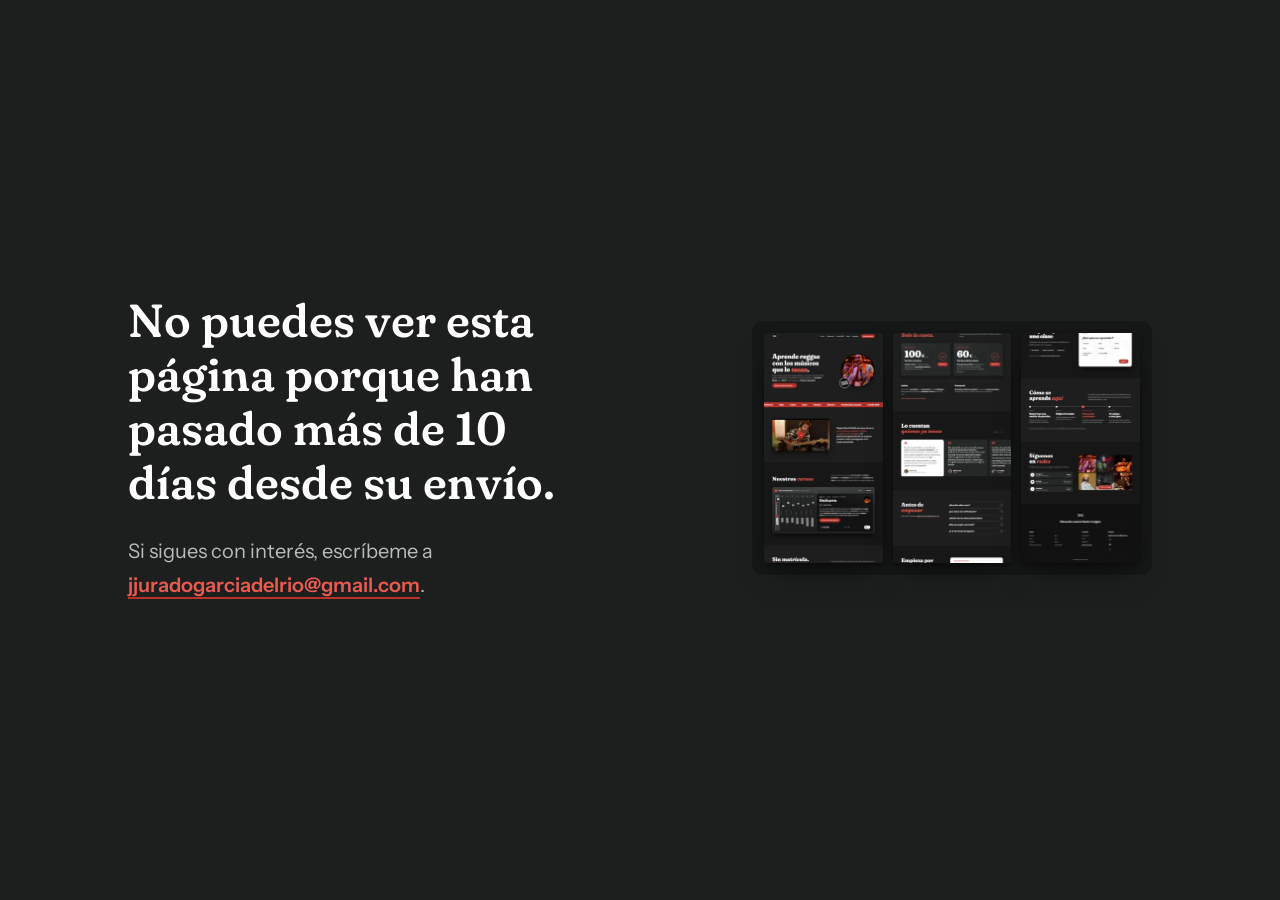
==== commit 22caae2c: "Propuesta caducada: la web muestra solo el aviso" ====
--- a/index.html
+++ b/index.html
@@ -1,914 +1,164 @@
-<!DOCTYPE html>
+<!doctype html>
 <html lang="es">
 <head>
 <meta charset="utf-8">
-<meta name="viewport" content="width=device-width, initial-scale=1, viewport-fit=cover">
-<title>Reggae School Madrid — Clases de reggae online y presenciales en Madrid</title>
-<meta name="description" content="Aprende guitarra, bajo, canto, saxo, teclado, batería, producción o toca en una banda con músicos de la escena reggae. Online o presencial en Madrid. Sin matrícula.">
-<meta name="robots" content="noindex, nofollow">
+<meta name="viewport" content="width=device-width, initial-scale=1">
+<title>Propuesta no disponible</title>
+<meta name="robots" content="noindex">
 <meta name="theme-color" content="#1d1e1e">
-<meta property="og:type" content="website">
-<meta property="og:title" content="Reggae School Madrid — Educación musical desde el reggae">
-<meta property="og:description" content="Ocho cursos, online o presenciales en Madrid, con músicos de la escena reggae. Sin matrícula.">
-<meta property="og:image" content="assets/img/esc-banda-1400.webp">
-<link rel="icon" href="assets/img/logo-120.webp" type="image/webp">
-<link rel="preload" href="assets/fonts/fraunces.woff2" as="font" type="font/woff2" crossorigin>
-<link rel="preload" href="assets/fonts/instrument-sans.woff2" as="font" type="font/woff2" crossorigin>
-<link rel="preload" href="assets/img/esc-banda-900.webp" as="image" fetchpriority="high">
-<link rel="stylesheet" href="assets/css/global.css?v=3.2">
-<link rel="stylesheet" href="assets/css/home.css?v=3.2">
-<script>
-  // Antes de pintar: marca JS disponible y el modo captura (?ss) para no parpadear
-  document.documentElement.classList.add('js');
-  if (/[?&]ss\b/.test(location.search)) document.documentElement.classList.add('ss');
-</script>
-<script type="application/ld+json">
-{
-  "@context": "https://schema.org",
-  "@type": "EducationalOrganization",
-  "name": "Reggae School Madrid",
-  "slogan": "Educación musical desde el reggae",
-  "url": "https://reggaeschoolmadrid.com/",
-  "email": "reggaeschoolmadrid@gmail.com",
-  "foundingDate": "2020",
-  "areaServed": ["Madrid", "Barcelona", "Online"],
-  "sameAs": [
-    "https://www.instagram.com/reggaeschoolmadrid/",
-    "https://www.facebook.com/reggaeschoolmadrid",
-    "https://www.youtube.com/channel/UCNSFSKC_9hNB4wqtihIZoTg"
-  ],
-  "founder": { "@type": "Person", "name": "Javier Ochoa", "jobTitle": "Director" },
-  "hasOfferCatalog": {
-    "@type": "OfferCatalog",
-    "name": "Cursos de reggae",
-    "itemListElement": [
-      { "@type": "Offer", "name": "Clases semanales", "price": "100", "priceCurrency": "EUR", "description": "Una clase individual a la semana, online o presencial. Sin matrícula." },
-      { "@type": "Offer", "name": "Clases quincenales", "price": "60", "priceCurrency": "EUR", "description": "Una clase individual cada dos semanas, online o presencial. Sin matrícula." }
-    ]
+<link rel="preload" href="fuentes/fraunces.woff2" as="font" type="font/woff2" crossorigin>
+<style>
+  /* Aviso de propuesta caducada. Autocontenido: se publica tal cual en la raíz
+     de GitHub Pages cuando vence el plazo (ver .github/workflows/caducidad.yml). */
+  @font-face {
+    font-family: "Fraunces";
+    src: url("fuentes/fraunces.woff2") format("woff2");
+    font-weight: 300 900;
+    font-display: swap;
   }
-}
-</script>
+  @font-face {
+    font-family: "Instrument Sans";
+    src: url("fuentes/instrument-sans.woff2") format("woff2");
+    font-weight: 400 700;
+    font-display: swap;
+  }
+
+  :root {
+    --negro: #1d1e1e;
+    --negro-2: #161717;
+    --blanco: #ffffff;
+    --texto-suave: #b9bbbb;
+    --rojo: #b8312b;
+    --rojo-texto: #ea5a4f;
+    --serif: "Fraunces", Georgia, serif;
+    --sans: "Instrument Sans", system-ui, sans-serif;
+    --sombra-2: 0 2px 4px rgba(0, 0, 0, .3), 0 16px 34px -12px rgba(0, 0, 0, .6);
+    --salida: cubic-bezier(.22, 1, .36, 1);
+    --muelle: linear(0, .006, .025 2.8%, .101 6.1%, .539 18.9%, .721 25.3%, .849 31.5%, .937 38.1%, .968 41.8%, .991 45.7%, 1.006 50.1%, 1.015 55%, 1.017 63.9%, 1.001 85.4%, 1);
+    --semi: 200ms;
+  }
+
+  *, *::before, *::after { box-sizing: border-box; }
+  html { -webkit-text-size-adjust: 100%; }
+  body {
+    margin: 0;
+    min-height: 100svh;
+    background: var(--negro);
+    color: var(--blanco);
+    font-family: var(--sans);
+    font-size: 1.0625rem;
+    line-height: 1.7;
+    -webkit-font-smoothing: antialiased;
+  }
+
+  .aviso {
+    min-height: 100svh;
+    display: grid;
+    align-content: center;
+    gap: 36px;
+    width: min(100%, 1120px);
+    margin-inline: auto;
+    padding: 36px 20px 40px;
+  }
+
+  .aviso__texto { max-width: 34rem; animation: aparece 700ms var(--salida) both; }
+
+  .aviso__t {
+    margin: 0;
+    font-family: var(--serif);
+    font-weight: 560;
+    font-size: clamp(1.75rem, 1.2rem + 2.4vw, 2.9rem);
+    line-height: 1.16;
+    letter-spacing: 0;
+    text-wrap: balance;
+  }
+
+  .aviso__p {
+    margin: 24px 0 0;
+    font-size: clamp(1.0625rem, 1rem + .35vw, 1.25rem);
+    color: var(--texto-suave);
+    overflow-wrap: anywhere;
+  }
+
+  .aviso__mail {
+    color: var(--rojo-texto);
+    font-weight: 600;
+    text-decoration: underline;
+    text-decoration-color: var(--rojo);
+    text-decoration-thickness: 2px;
+    text-underline-offset: 5px;
+    border-radius: 3px;
+    transition: color var(--semi) var(--salida), text-decoration-color var(--semi) var(--salida);
+  }
+  .aviso__mail:hover { color: var(--blanco); text-decoration-color: var(--rojo-texto); }
+  .aviso__mail:focus-visible { outline: 2px solid var(--rojo-texto); outline-offset: 4px; }
+  .aviso__mail:active { opacity: .75; }
+
+
+  /* La home entera, cortada en tres tiras de arriba abajo */
+  .tiras { margin: 0; width: min(100%, 380px); }
+  .tiras__fila {
+    display: grid;
+    grid-template-columns: repeat(3, 1fr);
+    gap: 10px;
+    padding: 12px;
+    background: var(--negro-2);
+    border-radius: 10px;
+  }
+  .tira {
+    display: block;
+    width: 100%;
+    height: auto;
+    aspect-ratio: 1440 / 2788;
+    object-fit: cover;
+    border-radius: 3px;
+    box-shadow: var(--sombra-2);
+    animation: sube 900ms var(--muelle) both;
+    animation-delay: calc(250ms + var(--i) * var(--semi));
+  }
+  .tira:nth-child(1) { --i: 0; object-position: 50% 0; }
+  .tira:nth-child(2) { --i: 1; object-position: 50% 50%; }
+  .tira:nth-child(3) { --i: 2; object-position: 50% 100%; }
+
+
+  @keyframes aparece { from { opacity: 0; } }
+  @keyframes sube { from { opacity: 0; transform: translateY(28px); } }
+
+  @media (min-width: 600px) and (max-width: 879.98px) {
+    .aviso { width: min(100%, calc(34rem + 40px)); }
+  }
+
+  @media (min-width: 880px) {
+    .aviso {
+      grid-template-columns: minmax(0, 1fr) auto;
+      align-items: center;
+      gap: 72px;
+      padding-inline: 48px;
+    }
+    .tiras { width: 400px; }
+  }
+
+  @media (prefers-reduced-motion: reduce) {
+    .aviso__texto, .tira { animation: none; }
+    .aviso__mail { transition: none; }
+  }
+</style>
 </head>
 <body>
-
-<a class="salto" href="#contenido">Saltar al contenido</a>
-
-<!-- ============================ CABECERA (fija) ============================ -->
-<header class="cab" data-cab>
-  <div class="cab__int envoltura">
-    <a class="marca" href="#" aria-label="Reggae School Madrid, volver arriba">
-      <img class="marca__logo" src="assets/img/logo-120.webp" width="52" height="52" alt="Reggae School Madrid" decoding="async">
-    </a>
-
-    <!-- Propuesta: el menú se enseña, pero sus páginas aún no existen; solo el CTA navega -->
-    <nav class="nav" aria-label="Principal">
-      <ul class="nav__lista">
-        <li><span>Cursos</span></li>
-        <li><span>Profesorado</span></li>
-        <li><span>Combo RSM</span></li>
-        <li><span>Tarifas</span></li>
-        <li><span>Preguntas</span></li>
-      </ul>
-    </nav>
-
-    <a class="boton boton--rojo cab__cta" href="#reserva" data-reserva>Sesión de prueba</a>
-
-    <button class="menu-btn" type="button" data-menu-abrir aria-expanded="false" aria-controls="menu">
-      <span class="menu-btn__txt">Menú</span>
-      <span class="menu-btn__ico" aria-hidden="true"><i></i><i></i></span>
-    </button>
-  </div>
-</header>
-
-<!-- Menú móvil a pantalla completa -->
-<div class="menu" id="menu" data-menu hidden>
-  <div class="menu__int envoltura">
-    <ul class="menu__lista">
-      <li style="--i:0"><span>Cursos</span></li>
-      <li style="--i:1"><span>Profesorado</span></li>
-      <li style="--i:2"><span>Combo RSM</span></li>
-      <li style="--i:3"><span>Tarifas</span></li>
-      <li style="--i:4"><span>Preguntas</span></li>
-    </ul>
-    <div class="menu__pie" style="--i:5">
-      <a class="boton boton--rojo boton--ancho" href="#reserva" data-menu-enlace data-reserva>Reserva tu sesión de prueba</a>
-      <p class="menu__mail">reggaeschoolmadrid@gmail.com</p>
-      <ul class="iconos" aria-label="Redes sociales">
-        <li><span aria-label="Instagram" role="img"><svg viewBox="0 0 24 24" width="20" height="20" aria-hidden="true" fill="none" stroke="currentColor" stroke-width="1.8"><rect x="3" y="3" width="18" height="18" rx="5"/><circle cx="12" cy="12" r="4"/><circle cx="17.2" cy="6.8" r="1.1" fill="currentColor" stroke="none"/></svg></span></li>
-        <li><span aria-label="YouTube" role="img"><svg viewBox="0 0 24 24" width="20" height="20" aria-hidden="true" fill="currentColor"><path d="M22 12s0-3.2-.4-4.7a2.5 2.5 0 0 0-1.8-1.8C18.3 5 12 5 12 5s-6.3 0-7.8.5a2.5 2.5 0 0 0-1.8 1.8C2 8.8 2 12 2 12s0 3.2.4 4.7c.2.9.9 1.6 1.8 1.8C5.7 19 12 19 12 19s6.3 0 7.8-.5a2.5 2.5 0 0 0 1.8-1.8C22 15.2 22 12 22 12zM10 15V9l5.2 3L10 15z"/></svg></span></li>
-        <li><span aria-label="Facebook" role="img"><svg viewBox="0 0 24 24" width="20" height="20" aria-hidden="true" fill="currentColor"><path d="M14 9h3V6h-3c-2.2 0-4 1.8-4 4v2H8v3h2v7h3v-7h3l1-3h-4v-2c0-.6.4-1 1-1z"/></svg></span></li>
-      </ul>
-    </div>
-  </div>
-</div>
-
-<main id="contenido">
-
-<!-- ============================ HERO ============================ -->
-<section class="hero" aria-labelledby="h1">
-  <div class="hero__int envoltura">
-
-    <div class="hero__texto">
-      <h1 class="t-mega hero__h1" id="h1">
-        <span class="linea" data-entra style="--i:0">Aprende reggae</span>
-        <span class="linea" data-entra style="--i:1">con los músicos</span>
-        <span class="linea" data-entra style="--i:2">que lo <span class="eco" data-eco><em>tocan</em><span class="eco__rep" aria-hidden="true">tocan</span><span class="eco__rep" aria-hidden="true">tocan</span><span class="eco__rep" aria-hidden="true">tocan</span></span>.</span>
-      </h1>
-
-      <p class="hero__apoyo" data-entra style="--i:3">
-        Guitarra, bajo, canto, saxo, teclado, batería, producción y banda. Online o presencial en
-        Madrid, con profesores que han grabado con <strong>Ky-Mani Marley</strong> y con
-        <strong>Ska-P</strong>, y han tocado en el <strong>Rototom Sunsplash</strong>.
-      </p>
-
-      <div class="hero__ctas" data-entra style="--i:4">
-        <a class="boton boton--rojo boton--grande" href="#reserva" data-reserva>
-          Reserva tu sesión de prueba
-          <svg class="boton__flecha" viewBox="0 0 20 20" width="18" height="18" aria-hidden="true"><path d="M4 10h11M11 5l5 5-5 5" fill="none" stroke="currentColor" stroke-width="1.8" stroke-linecap="round" stroke-linejoin="round"/></svg>
-        </a>
-      </div>
-    </div>
-
-    <!-- El altavoz: foto en el cono y el logo como pegatina -->
-    <div class="hero__altavoz" data-entra style="--i:1">
-      <div class="altavoz">
-        <span class="altavoz__anillo" aria-hidden="true"></span>
-        <span class="altavoz__anillo" aria-hidden="true"></span>
-        <span class="altavoz__anillo" aria-hidden="true"></span>
-        <div class="altavoz__cono" data-cono>
-          <img src="assets/img/esc-banda-900.webp"
-               srcset="assets/img/esc-banda-900.webp 900w, assets/img/esc-banda-1400.webp 1400w"
-               sizes="(min-width: 1000px) 32vw, 60vw" width="900" height="506"
-               alt="Dos profesores de la escuela tocando en directo, guitarra y voz, con luces de escenario"
-               fetchpriority="high" decoding="async">
-        </div>
-        <img class="altavoz__sello" src="assets/img/logo-240.webp" width="120" height="120" alt="" decoding="async" data-sello>
-      </div>
-    </div>
-
+<main class="aviso">
+  <div class="aviso__texto">
+    <h1 class="aviso__t">No puedes ver esta página porque han pasado más de 10 días desde su envío.</h1>
+    <p class="aviso__p">Si sigues con interés, escríbeme a
+      <a class="aviso__mail" href="mailto:jjuradogarciadelrio@gmail.com?subject=Propuesta%20web%20Reggae%20School%20Madrid">jjuradogarciadelrio@gmail.com</a>.</p>
   </div>
 
-  <!-- Banda con los ocho cursos: cierra la primera pantalla -->
-  <div class="banda" aria-label="Los ocho cursos de la escuela">
-    <div class="banda__pista">
-      <ul class="banda__lista">
-        <li>Guitarra</li><li>Bajo</li><li>Canto</li><li>Saxo</li><li>Teclado</li><li>Batería</li><li>Producción y mezcla</li><li>Combo RSM</li>
-      </ul>
-      <ul class="banda__lista" aria-hidden="true">
-        <li>Guitarra</li><li>Bajo</li><li>Canto</li><li>Saxo</li><li>Teclado</li><li>Batería</li><li>Producción y mezcla</li><li>Combo RSM</li>
-      </ul>
+  <figure class="tiras">
+    <div class="tiras__fila">
+      <img class="tira" src="home-entera-480.webp" width="480" height="2788" alt="La home propuesta para Reggae School Madrid, entera, en tres tramos de arriba abajo">
+      <img class="tira" src="home-entera-480.webp" width="480" height="2788" alt="" aria-hidden="true">
+      <img class="tira" src="home-entera-480.webp" width="480" height="2788" alt="" aria-hidden="true">
     </div>
-  </div>
-</section>
-
-<!-- ============================ LA ESCUELA ============================ -->
-<section class="escuela seccion" aria-labelledby="escuela-t">
-  <!-- Invertido respecto al hero: vídeo a la izquierda, texto a la derecha -->
-  <div class="envoltura escuela__int">
-    <div class="video" data-revela>
-      <button class="video__btn" type="button" data-video="PeHxVKkdIkA" aria-label="Reproducir el vídeo de presentación de Javier Ochoa, director de la escuela">
-        <img src="assets/img/esc-javier-900.webp"
-             srcset="assets/img/esc-javier-900.webp 900w, assets/img/esc-javier-1400.webp 1400w"
-             sizes="(min-width: 1000px) 54vw, 92vw" width="900" height="506"
-             alt="" loading="lazy" decoding="async">
-        <span class="video__play" aria-hidden="true"><svg viewBox="0 0 24 24" width="26" height="26"><path d="M8 5v14l11-7z" fill="currentColor"/></svg></span>
-      </button>
-    </div>
-
-    <div class="escuela__texto" data-revela>
-      <h2 class="visually-hidden" id="escuela-t">La escuela</h2>
-      <p class="escuela__frase">
-        Reggae School Madrid nace para ofrecerte <em>una enseñanza musical y artística completa
-        desde el Reggae</em>, con profesores experimentados en el género y donde tú eres el
-        protagonista de tu propio aprendizaje.
-      </p>
-    </div>
-  </div>
-</section>
-
-<!-- ============================ NUESTROS CURSOS · LA MESA ============================ -->
-<section class="cursos seccion" id="cursos" aria-labelledby="cursos-t">
-  <div class="envoltura">
-    <header class="cabeza cabeza--doble">
-      <h2 class="t-seccion" id="cursos-t" data-revela>Nuestros <em>cursos</em></h2>
-      <p class="cabeza__guia" data-revela>
-        Cursos online o presenciales <strong>estructurados en módulos temáticos</strong> que
-        <strong>se adaptan</strong> perfectamente a tus <strong>horarios y a tu nivel</strong>,
-        para acompañarte hacia el músico que quieres llegar a ser.
-      </p>
-    </header>
-
-    <div class="mesa" data-mesa data-revela>
-      <!-- Qué hacer, dicho claro: pulsar un canal lo hace sonar y abre su curso -->
-      <div class="mesa__cabeza">
-        <p class="mesa__guia">
-          <span class="mesa__mano" aria-hidden="true"><svg viewBox="0 0 24 24" width="20" height="20"><path d="M9 11V5.5a1.5 1.5 0 0 1 3 0V10m0-1.5a1.5 1.5 0 0 1 3 0V11m0-1a1.5 1.5 0 0 1 3 0v4.5a6 6 0 0 1-6 6h-1.2a5 5 0 0 1-3.9-1.9L4.3 15a1.6 1.6 0 0 1 2.4-2.1L9 15" fill="none" stroke="currentColor" stroke-width="1.7" stroke-linecap="round" stroke-linejoin="round"/></svg></span>
-          <span><strong>Pulsa un instrumento.</strong> Suena solo y ves su curso.</span>
-        </p>
-        <div class="mesa__controles">
-          <p class="mesa__estado" data-mesa-estado aria-live="polite">Guitarra</p>
-          <button class="mesa__play" type="button" data-riddim-toggle aria-pressed="false">
-            <svg class="ico-play" viewBox="0 0 20 20" width="13" height="13" aria-hidden="true"><path d="M6 4l10 6-10 6z" fill="currentColor"/></svg>
-            <svg class="ico-pausa" viewBox="0 0 20 20" width="13" height="13" aria-hidden="true"><path d="M5 4h3.5v12H5zM11.5 4H15v12h-3.5z" fill="currentColor"/></svg>
-            <span data-riddim-label>Escuchar</span>
-          </button>
-        </div>
-      </div>
-
-      <div class="mesa__cuerpo">
-      <div class="mesa__canales" role="tablist" aria-label="Cursos" data-canales>
-        <a class="canal" href="#curso-guitarra" role="tab" id="tab-guitarra" aria-controls="curso-guitarra" aria-selected="true" data-canal="guitarra" style="--nivel:.62">
-          <span class="canal__n mono">01</span>
-          <span class="canal__vu" aria-hidden="true"><span class="canal__vu-luz" data-vu></span></span>
-          <span class="canal__fader" aria-hidden="true"><span class="canal__pomo"></span></span>
-          <span class="canal__solo" aria-hidden="true"><svg viewBox="0 0 20 20" width="13" height="13"><path d="M3 7.5h3l4-3.5v12l-4-3.5H3z" fill="currentColor"/><path d="M13 7.2a4 4 0 0 1 0 5.6M15.4 5a7 7 0 0 1 0 10" fill="none" stroke="currentColor" stroke-width="1.6" stroke-linecap="round"/></svg></span>
-          <span class="canal__cinta">Guitarra</span>
-        </a>
-        <a class="canal" href="#curso-bajo" role="tab" id="tab-bajo" aria-controls="curso-bajo" aria-selected="false" data-canal="bajo" style="--nivel:.5">
-          <span class="canal__n mono">02</span>
-          <span class="canal__vu" aria-hidden="true"><span class="canal__vu-luz" data-vu></span></span>
-          <span class="canal__fader" aria-hidden="true"><span class="canal__pomo"></span></span>
-          <span class="canal__solo" aria-hidden="true"><svg viewBox="0 0 20 20" width="13" height="13"><path d="M3 7.5h3l4-3.5v12l-4-3.5H3z" fill="currentColor"/><path d="M13 7.2a4 4 0 0 1 0 5.6M15.4 5a7 7 0 0 1 0 10" fill="none" stroke="currentColor" stroke-width="1.6" stroke-linecap="round"/></svg></span>
-          <span class="canal__cinta">Bajo</span>
-        </a>
-        <a class="canal" href="#curso-canto" role="tab" id="tab-canto" aria-controls="curso-canto" aria-selected="false" data-canal="canto" style="--nivel:.7">
-          <span class="canal__n mono">03</span>
-          <span class="canal__vu" aria-hidden="true"><span class="canal__vu-luz" data-vu></span></span>
-          <span class="canal__fader" aria-hidden="true"><span class="canal__pomo"></span></span>
-          <span class="canal__solo" aria-hidden="true"><svg viewBox="0 0 20 20" width="13" height="13"><path d="M3 7.5h3l4-3.5v12l-4-3.5H3z" fill="currentColor"/><path d="M13 7.2a4 4 0 0 1 0 5.6M15.4 5a7 7 0 0 1 0 10" fill="none" stroke="currentColor" stroke-width="1.6" stroke-linecap="round"/></svg></span>
-          <span class="canal__cinta">Canto</span>
-        </a>
-        <a class="canal" href="#curso-saxo" role="tab" id="tab-saxo" aria-controls="curso-saxo" aria-selected="false" data-canal="saxo" style="--nivel:.56">
-          <span class="canal__n mono">04</span>
-          <span class="canal__vu" aria-hidden="true"><span class="canal__vu-luz" data-vu></span></span>
-          <span class="canal__fader" aria-hidden="true"><span class="canal__pomo"></span></span>
-          <span class="canal__solo" aria-hidden="true"><svg viewBox="0 0 20 20" width="13" height="13"><path d="M3 7.5h3l4-3.5v12l-4-3.5H3z" fill="currentColor"/><path d="M13 7.2a4 4 0 0 1 0 5.6M15.4 5a7 7 0 0 1 0 10" fill="none" stroke="currentColor" stroke-width="1.6" stroke-linecap="round"/></svg></span>
-          <span class="canal__cinta">Saxo</span>
-        </a>
-        <a class="canal" href="#curso-teclado" role="tab" id="tab-teclado" aria-controls="curso-teclado" aria-selected="false" data-canal="teclado" style="--nivel:.66">
-          <span class="canal__n mono">05</span>
-          <span class="canal__vu" aria-hidden="true"><span class="canal__vu-luz" data-vu></span></span>
-          <span class="canal__fader" aria-hidden="true"><span class="canal__pomo"></span></span>
-          <span class="canal__solo" aria-hidden="true"><svg viewBox="0 0 20 20" width="13" height="13"><path d="M3 7.5h3l4-3.5v12l-4-3.5H3z" fill="currentColor"/><path d="M13 7.2a4 4 0 0 1 0 5.6M15.4 5a7 7 0 0 1 0 10" fill="none" stroke="currentColor" stroke-width="1.6" stroke-linecap="round"/></svg></span>
-          <span class="canal__cinta">Teclado</span>
-        </a>
-        <a class="canal" href="#curso-bateria" role="tab" id="tab-bateria" aria-controls="curso-bateria" aria-selected="false" data-canal="bateria" style="--nivel:.54">
-          <span class="canal__n mono">06</span>
-          <span class="canal__vu" aria-hidden="true"><span class="canal__vu-luz" data-vu></span></span>
-          <span class="canal__fader" aria-hidden="true"><span class="canal__pomo"></span></span>
-          <span class="canal__solo" aria-hidden="true"><svg viewBox="0 0 20 20" width="13" height="13"><path d="M3 7.5h3l4-3.5v12l-4-3.5H3z" fill="currentColor"/><path d="M13 7.2a4 4 0 0 1 0 5.6M15.4 5a7 7 0 0 1 0 10" fill="none" stroke="currentColor" stroke-width="1.6" stroke-linecap="round"/></svg></span>
-          <span class="canal__cinta">Batería</span>
-        </a>
-        <a class="canal" href="#curso-produccion" role="tab" id="tab-produccion" aria-controls="curso-produccion" aria-selected="false" data-canal="produccion" style="--nivel:.6">
-          <span class="canal__n mono">07</span>
-          <span class="canal__vu" aria-hidden="true"><span class="canal__vu-luz" data-vu></span></span>
-          <span class="canal__fader" aria-hidden="true"><span class="canal__pomo"></span></span>
-          <span class="canal__solo" aria-hidden="true"><svg viewBox="0 0 20 20" width="13" height="13"><path d="M3 7.5h3l4-3.5v12l-4-3.5H3z" fill="currentColor"/><path d="M13 7.2a4 4 0 0 1 0 5.6M15.4 5a7 7 0 0 1 0 10" fill="none" stroke="currentColor" stroke-width="1.6" stroke-linecap="round"/></svg></span>
-          <span class="canal__cinta">Producción</span>
-        </a>
-        <a class="canal" href="#curso-combo" role="tab" id="tab-combo" aria-controls="curso-combo" aria-selected="false" data-canal="combo" style="--nivel:.72">
-          <span class="canal__n mono">08</span>
-          <span class="canal__vu" aria-hidden="true"><span class="canal__vu-luz" data-vu></span></span>
-          <span class="canal__fader" aria-hidden="true"><span class="canal__pomo"></span></span>
-          <span class="canal__solo" aria-hidden="true"><svg viewBox="0 0 20 20" width="13" height="13"><path d="M3 7.5h3l4-3.5v12l-4-3.5H3z" fill="currentColor"/><path d="M13 7.2a4 4 0 0 1 0 5.6M15.4 5a7 7 0 0 1 0 10" fill="none" stroke="currentColor" stroke-width="1.6" stroke-linecap="round"/></svg></span>
-          <span class="canal__cinta">Combo RSM</span>
-        </a>
-      </div>
-
-      <!-- La pantalla: un curso por canal. Sin JS se ven los ocho seguidos. -->
-      <div class="mesa__pantalla" data-pantalla>
-
-        <article class="curso" id="curso-guitarra" role="tabpanel" aria-labelledby="tab-guitarra" data-curso="guitarra">
-          <div class="curso__texto">
-            <p class="curso__canal mono">Canal 01 · <span>Online · Presencial en Madrid</span></p>
-            <h3 class="curso__t">Guitarra</h3>
-            <ul class="curso__profes" aria-label="Profesor">
-              <li><img src="assets/img/prof-javier-280.webp" width="36" height="36" alt="" loading="lazy" decoding="async"> Javier Ochoa</li>
-            </ul>
-            <p class="curso__d">
-              Con Javier Ochoa podrás aprender o perfeccionar los <strong>tipos de guitarra en
-              reggae</strong>: <em>rítmica, picking, melódica o solista</em>. Saca partido a la
-              <strong>sonoridad</strong> de tu instrumento y conoce <strong>técnicas de
-              expresión</strong>: <em>bend, vibratos, ligados</em>. Descubre los <strong>pedales y
-              efectos</strong> más comunes en reggae: <em>Delay, reverb, phaser, Wah wah</em>.
-            </p>
-            <a class="boton boton--rojo" href="#reserva" data-reserva data-instrumento="Guitarra">Prueba una clase de guitarra</a>
-          </div>
-          <figure class="curso__foto">
-            <img src="assets/img/curso-guitarra-600.webp" srcset="assets/img/curso-guitarra-400.webp 400w, assets/img/curso-guitarra-600.webp 600w, assets/img/curso-guitarra-892.webp 892w" sizes="(min-width: 1024px) 30vw, 90vw" width="600" height="800" alt="Guitarrista tocando una guitarra de caja en directo" loading="lazy" decoding="async">
-          </figure>
-        </article>
-
-        <article class="curso" id="curso-bajo" role="tabpanel" aria-labelledby="tab-bajo" data-curso="bajo">
-          <div class="curso__texto">
-            <p class="curso__canal mono">Canal 02 · <span>Online · Presencial en Madrid</span></p>
-            <h3 class="curso__t">Bajo</h3>
-            <ul class="curso__profes" aria-label="Profesor">
-              <li><span class="inicial" aria-hidden="true">PC</span> Pablo Cano</li>
-            </ul>
-            <p class="curso__d">
-              Controla el <strong>groove</strong> de las 4 cuerdas con Pablo Cano. Estudia en
-              profundidad los <strong>subgéneros</strong> del reggae y la <strong>técnica</strong>
-              necesaria para dominarlos. Entiende y domina tu <strong>sonido</strong> y sus
-              posibilidades.
-            </p>
-            <a class="boton boton--rojo" href="#reserva" data-reserva data-instrumento="Bajo">Prueba una clase de bajo</a>
-          </div>
-          <figure class="curso__foto">
-            <img src="assets/img/curso-bajo-600.webp" srcset="assets/img/curso-bajo-400.webp 400w, assets/img/curso-bajo-600.webp 600w, assets/img/curso-bajo-900.webp 900w" sizes="(min-width: 1024px) 30vw, 90vw" width="600" height="800" alt="Bajo eléctrico de cuatro cuerdas" loading="lazy" decoding="async">
-          </figure>
-        </article>
-
-        <article class="curso" id="curso-canto" role="tabpanel" aria-labelledby="tab-canto" data-curso="canto">
-          <div class="curso__texto">
-            <p class="curso__canal mono">Canal 03 · <span>Online · Presencial en Madrid</span></p>
-            <h3 class="curso__t">Canto</h3>
-            <ul class="curso__profes" aria-label="Profesor">
-              <li><img src="assets/img/prof-javier-280.webp" width="36" height="36" alt="" loading="lazy" decoding="async"> Javier Ochoa</li>
-            </ul>
-            <p class="curso__d">
-              Descubre con Javier Ochoa las <strong>posibilidades expresivas</strong> de tu voz.
-              Desarrolla de manera divertida el <strong>oído interno</strong> y la
-              <strong>afinación.</strong> Conoce técnicas de <strong>corrección en la emisión</strong>.
-              Explora diversas <strong>herramientas compositivas de letras</strong>. Si eres solista o
-              eres corista, aprende a poder <strong>armonizar voces</strong>. Para voces melódicas o
-              recitadas. Aprende a usar el <strong>micrófono</strong> y <strong>efectos</strong> para voz.
-            </p>
-            <a class="boton boton--rojo" href="#reserva" data-reserva data-instrumento="Canto">Prueba una clase de canto</a>
-          </div>
-          <figure class="curso__foto">
-            <img src="assets/img/curso-canto-600.webp" srcset="assets/img/curso-canto-400.webp 400w, assets/img/curso-canto-600.webp 600w, assets/img/curso-canto-900.webp 900w" sizes="(min-width: 1024px) 30vw, 90vw" width="600" height="800" alt="Cantante con micrófono y guitarra en un concierto" loading="lazy" decoding="async">
-          </figure>
-        </article>
-
-        <article class="curso" id="curso-saxo" role="tabpanel" aria-labelledby="tab-saxo" data-curso="saxo">
-          <div class="curso__texto">
-            <p class="curso__canal mono">Canal 04 · <span>Online · Presencial en Madrid y Barcelona</span></p>
-            <h3 class="curso__t">Saxo</h3>
-            <ul class="curso__profes" aria-label="Profesores">
-              <li><img src="assets/img/prof-saxo-280.webp" width="36" height="36" alt="" loading="lazy" decoding="async"> Jorge Rodríguez <span class="mono">Madrid</span></li>
-              <li><span class="inicial" aria-hidden="true">PP</span> Pol Prats <span class="mono">Barcelona</span></li>
-            </ul>
-            <p class="curso__d">
-              Aprende con <strong>Jorge Rodríguez</strong> las posibilidades <strong>expresivas del
-              saxofón</strong> y su gran aportación al reggae. Trabaja la <strong>técnica</strong> del
-              instrumento con los <strong>grandes clásicos</strong> del género. Aprende de cero o
-              perfecciona tu nivel con este gran profesor y músico <strong>residente en Madrid</strong>.
-            </p>
-            <a class="boton boton--rojo" href="#reserva" data-reserva data-instrumento="Saxo">Prueba una clase de saxo</a>
-          </div>
-          <figure class="curso__foto">
-            <img src="assets/img/curso-saxo-600.webp" srcset="assets/img/curso-saxo-400.webp 400w, assets/img/curso-saxo-600.webp 600w, assets/img/curso-saxo-900.webp 900w" sizes="(min-width: 1024px) 30vw, 90vw" width="600" height="800" alt="Jorge Rodríguez tocando el saxofón en un escenario con luz roja" loading="lazy" decoding="async">
-          </figure>
-        </article>
-
-        <article class="curso" id="curso-teclado" role="tabpanel" aria-labelledby="tab-teclado" data-curso="teclado">
-          <div class="curso__texto">
-            <p class="curso__canal mono">Canal 05 · <span>Online · Presencial en Madrid y Barcelona (piano)</span></p>
-            <h3 class="curso__t">Teclado</h3>
-            <ul class="curso__profes" aria-label="Profesor">
-              <li><img src="assets/img/prof-david-280.webp" width="36" height="36" alt="" loading="lazy" decoding="async"> David Arribas</li>
-            </ul>
-            <p class="curso__d">
-              Conoce con David Arribas los <strong>tipos de teclados</strong> característicos en reggae:
-              <em>Piano, Hammond, Clavi, Sinte y Rhodes</em>. Aprende conceptos de
-              <strong>armonía</strong> que podrás aplicar en tus composiciones. Explora la
-              <strong>sonoridad</strong> de cada teclado y sus posibilidades expresivas. Desarrolla
-              distintas técnicas de <strong>independencia de manos</strong> y descubre estrategias de
-              <strong>improvisación</strong>.
-            </p>
-            <a class="boton boton--rojo" href="#reserva" data-reserva data-instrumento="Teclado">Prueba una clase de teclado</a>
-          </div>
-          <figure class="curso__foto">
-            <img src="assets/img/curso-teclado-600.webp" srcset="assets/img/curso-teclado-400.webp 400w, assets/img/curso-teclado-600.webp 600w, assets/img/curso-teclado-900.webp 900w" sizes="(min-width: 1024px) 30vw, 90vw" width="600" height="800" alt="Teclado de un piano eléctrico con mueble de madera" loading="lazy" decoding="async">
-          </figure>
-        </article>
-
-        <article class="curso" id="curso-bateria" role="tabpanel" aria-labelledby="tab-bateria" data-curso="bateria">
-          <div class="curso__texto">
-            <p class="curso__canal mono">Canal 06 · <span>Online · Presencial en Madrid</span></p>
-            <h3 class="curso__t">Batería</h3>
-            <ul class="curso__profes" aria-label="Profesores">
-              <li><span class="inicial" aria-hidden="true">MV</span> Miguel Valenciano</li>
-              <li><span class="inicial" aria-hidden="true">MM</span> Miguel Moreno</li>
-            </ul>
-            <p class="curso__d">
-              Estudia con Miguel Valenciano o Miguel Moreno los <strong>subestilos del Reggae</strong>:
-              <em>one drop, early dancehall, flying cymbal, stepper</em>. Aprende los
-              <strong>fills</strong> más característicos de cada subestilo. Controla la
-              <strong>técnica</strong> del instrumento.
-            </p>
-            <a class="boton boton--rojo" href="#reserva" data-reserva data-instrumento="Batería">Prueba una clase de batería</a>
-          </div>
-          <figure class="curso__foto">
-            <img src="assets/img/curso-bateria-600.webp" srcset="assets/img/curso-bateria-400.webp 400w, assets/img/curso-bateria-600.webp 600w" sizes="(min-width: 1024px) 30vw, 90vw" width="600" height="800" alt="Baterista tocando en el estudio, en blanco y negro" loading="lazy" decoding="async">
-          </figure>
-        </article>
-
-        <article class="curso" id="curso-produccion" role="tabpanel" aria-labelledby="tab-produccion" data-curso="produccion">
-          <div class="curso__texto">
-            <p class="curso__canal mono">Canal 07 · <span>Online · Presencial en Madrid</span></p>
-            <h3 class="curso__t">Producción y mezcla</h3>
-            <ul class="curso__profes" aria-label="Profesor">
-              <li><img src="assets/img/prof-javier-280.webp" width="36" height="36" alt="" loading="lazy" decoding="async"> Javier Ochoa</li>
-            </ul>
-            <p class="curso__d">
-              Aprende con Javier Ochoa técnicas de <strong>composición y arreglos musicales</strong>
-              orientado a la producción discográfica. Realizaremos un detallado <strong>estudio de cada
-              instrumento</strong> y su rol en la canción. Aprende <strong>técnicas de
-              grabación</strong> de instrumentos. Técnicas de edición y preparación para la mezcla.
-              <strong>Mezcla analógica / mezcla digital</strong>. Trabajamos con <em>Cubase, Pro Tools,
-              Ableton, Reason, Reaper y Logic pro</em>.
-            </p>
-            <a class="boton boton--rojo" href="#reserva" data-reserva data-instrumento="Producción y mezcla">Prueba una clase de producción</a>
-          </div>
-          <figure class="curso__foto">
-            <img src="assets/img/curso-produccion-512.webp" srcset="assets/img/curso-produccion-400.webp 400w, assets/img/curso-produccion-512.webp 512w" sizes="(min-width: 1024px) 30vw, 90vw" width="512" height="683" alt="Productor trabajando en una mesa de mezclas durante un directo" loading="lazy" decoding="async">
-          </figure>
-        </article>
-
-        <article class="curso curso--combo" id="curso-combo" role="tabpanel" aria-labelledby="tab-combo" data-curso="combo">
-          <div class="curso__texto">
-            <p class="curso__canal mono">Canal 08 · <span>Solo presencial · Centro de Madrid</span></p>
-            <h3 class="curso__t">Combo RSM</h3>
-            <ul class="curso__profes" aria-label="Profesores">
-              <li><img src="assets/img/prof-maga-280.webp" width="36" height="36" alt="" loading="lazy" decoding="async"> Maga Lion</li>
-              <li><img src="assets/img/prof-david-280.webp" width="36" height="36" alt="" loading="lazy" decoding="async"> David Arribas</li>
-            </ul>
-            <p class="curso__d">
-              El <strong>«Combo RSM»</strong> es un curso de clases presenciales en el que formarás
-              parte de una banda de reggae, acompañado de <strong>dos profesores con una larga
-              trayectoria en el género y en la educación musical:</strong> Maga Lion (Emeterians) y
-              David Arribas (Downtown Beat). Si siempre has tenido <strong>ganas de tener un grupo
-              musical de reggae</strong> y no sabías por dónde empezar, este es tu curso.
-            </p>
-            <dl class="combo__ficha">
-              <div><dt>Clase</dt><dd>Semanal, 2 h</dd></div>
-              <div><dt>Dónde</dt><dd>Centro de Madrid</dd></div>
-              <div><dt>Equipo</dt><dd>Backline incluido</dd></div>
-            </dl>
-            <div class="combo__req">
-              <p>Lo que pide el curso</p>
-              <ul>
-                <li>Dos horas libres a la semana</li>
-                <li>Vivir en Madrid</li>
-                <li>Instrumento propio</li>
-                <li>Conocimientos básicos</li>
-              </ul>
-            </div>
-            <a class="boton boton--rojo" href="#reserva" data-reserva data-instrumento="Combo RSM">Quiero entrar en el Combo</a>
-          </div>
-          <figure class="curso__foto">
-            <img src="assets/img/cartel-combo-560.webp" srcset="assets/img/cartel-combo-560.webp 560w, assets/img/cartel-combo-900.webp 900w" sizes="(min-width: 1024px) 30vw, 90vw" width="560" height="579" alt="Cartel del Curso de Combo: impartido por Maga Lion y David Arribas, clase semanal de dos horas, centro de Madrid, backline incluido" loading="lazy" decoding="async">
-          </figure>
-        </article>
-
-        <!-- Recorrer los cursos sin volver a la mesa -->
-        <div class="pantalla__nav" data-pantalla-nav hidden>
-          <button class="pantalla__btn" type="button" data-mesa-ir="-1">
-            <svg viewBox="0 0 20 20" width="16" height="16" aria-hidden="true"><path d="M12.5 4.5L7 10l5.5 5.5" fill="none" stroke="currentColor" stroke-width="1.8" stroke-linecap="round" stroke-linejoin="round"/></svg>
-            <span data-mesa-prev>Combo RSM</span>
-          </button>
-          <p class="pantalla__cuenta mono" data-mesa-cuenta>01 / 08</p>
-          <button class="pantalla__btn pantalla__btn--sig" type="button" data-mesa-ir="1">
-            <span data-mesa-next>Bajo</span>
-            <svg viewBox="0 0 20 20" width="16" height="16" aria-hidden="true"><path d="M7.5 4.5L13 10l-5.5 5.5" fill="none" stroke="currentColor" stroke-width="1.8" stroke-linecap="round" stroke-linejoin="round"/></svg>
-          </button>
-        </div>
-      </div>
-      </div>
-    </div>
-  </div>
-</section>
-
-<!-- ============================ TARIFAS ============================ -->
-<section class="tarifas seccion" id="tarifas" aria-labelledby="tarifas-t">
-  <div class="envoltura">
-    <header class="cabeza cabeza--doble">
-      <h2 class="t-seccion" id="tarifas-t" data-revela>Sin matrícula. <em>Solo la cuota.</em></h2>
-      <p class="cabeza__guia" data-revela>
-        Estas son las tarifas de nuestros cursos online y presenciales. Las clases presenciales se
-        imparten en Madrid o Barcelona (saxo o piano).
-      </p>
-    </header>
-
-    <div class="entradas">
-      <article class="entrada" data-revela style="--i:0">
-        <div class="entrada__cuerpo">
-          <h3 class="entrada__tipo">Clases semanales</h3>
-          <p class="entrada__precio"><span class="entrada__cifra">100</span><span class="entrada__eur">€</span><span class="entrada__mes">/ mes</span></p>
-          <p class="entrada__ritmo">Una clase a la semana</p>
-          <p class="entrada__d"><strong>Impulsa tu nivel</strong> con clases semanales, favoreciendo un
-          <strong>aprendizaje progresivo</strong> e interiorizado del instrumento.</p>
-        </div>
-        <div class="entrada__talon">
-          <span class="sello" aria-hidden="true">Sin<br>matrícula</span>
-          <a class="boton boton--rojo" href="#reserva" data-reserva data-frecuencia="Semanal">Me interesa</a>
-        </div>
-      </article>
-
-      <article class="entrada entrada--b" data-revela style="--i:1">
-        <div class="entrada__cuerpo">
-          <h3 class="entrada__tipo">Clases quincenales</h3>
-          <p class="entrada__precio"><span class="entrada__cifra">60</span><span class="entrada__eur">€</span><span class="entrada__mes">/ mes</span></p>
-          <p class="entrada__ritmo">Una clase cada dos semanas</p>
-          <p class="entrada__d"><strong>Para agendas apretadas.</strong> Nos adaptamos a tu horario y te
-          damos las claves para generar una rutina de práctica a lo largo de la semana.</p>
-        </div>
-        <div class="entrada__talon">
-          <span class="sello" aria-hidden="true">Sin<br>matrícula</span>
-          <a class="boton boton--rojo" href="#reserva" data-reserva data-frecuencia="Quincenal">Me interesa</a>
-        </div>
-      </article>
-    </div>
-
-    <div class="modalidades" data-revela>
-      <div class="modalidad">
-        <h3 class="modalidad__t">Online</h3>
-        <p>Disfruta de la <strong>comodidad</strong> de los <strong>cursos online</strong>. Clases
-        <strong>individuales</strong> y personalizadas que te permiten <strong>aprender a tu
-        ritmo</strong> estés donde estés.</p>
-      </div>
-      <div class="modalidad">
-        <h3 class="modalidad__t">Presencial</h3>
-        <p><strong>Aprovecha al máximo tu potencial</strong> con nuestros <strong>cursos
-        presenciales</strong> y podrás disfrutar de un método más cercano centrado en ti.</p>
-      </div>
-      <p class="modalidades__nota">Mismo precio en las dos modalidades.</p>
-    </div>
-  </div>
-</section>
-
-<!-- ============================ ALUMNADO ============================ -->
-<section class="alumnado seccion" aria-labelledby="alumnado-t">
-  <div class="envoltura">
-    <header class="cabeza cabeza--doble">
-      <h2 class="t-seccion" id="alumnado-t" data-revela>Lo cuentan <em>quienes ya tocan</em></h2>
-      <div class="opiniones__nav" data-opiniones-nav hidden>
-        <button class="redondo" type="button" data-opiniones-ir="-1" aria-label="Opinión anterior">
-          <svg viewBox="0 0 20 20" width="18" height="18" aria-hidden="true"><path d="M16 10H5M9 5l-5 5 5 5" fill="none" stroke="currentColor" stroke-width="1.8" stroke-linecap="round" stroke-linejoin="round"/></svg>
-        </button>
-        <p class="mono" data-opiniones-cuenta aria-live="polite">1 / 4</p>
-        <button class="redondo" type="button" data-opiniones-ir="1" aria-label="Opinión siguiente">
-          <svg viewBox="0 0 20 20" width="18" height="18" aria-hidden="true"><path d="M4 10h11M11 5l5 5-5 5" fill="none" stroke="currentColor" stroke-width="1.8" stroke-linecap="round" stroke-linejoin="round"/></svg>
-        </button>
-      </div>
-    </header>
-
-    <div class="opiniones" data-opiniones tabindex="0" aria-label="Opiniones del alumnado, desplazables">
-      <figure class="opinion opinion--destacada" data-revela style="--i:0">
-        <blockquote>
-          <p>Soy afortunado de haber encontrado esta opción online ya que <strong>vivo en
-          Alemania</strong>. Con total cercanía y dinamismo, a través de Javier Ochoa, estoy
-          aprendiendo a tocar el teclado con la música que más me gusta, el reggae.</p>
-          <p>Todo un acierto. Siempre flexible y con las clases preparadas hacen que una hora pase
-          volando. 100% recomendable.</p>
-        </blockquote>
-        <figcaption>
-          <img src="assets/img/alumno-oscar-120.webp" width="48" height="48" alt="" loading="lazy" decoding="async">
-          <span><strong>Oscar Villar</strong><span>Teclado, online desde Alemania</span></span>
-        </figcaption>
-      </figure>
-
-      <figure class="opinion" data-revela style="--i:1">
-        <blockquote>
-          <p>Muy agradecido con este proyecto. Se nota que el equipo es apasionado en el género y
-          profesional en la docencia. En apenas dos meses con Javier Ochoa, he notado mucha mejora,
-          soltura y seguridad en las teclas. Hace que disfrutes a la hora de aprender y tengas ganas
-          de seguir formándote. El próximo curso sigo sin dudarlo.</p>
-        </blockquote>
-        <figcaption>
-          <img src="assets/img/alumno-sergio-120.webp" width="48" height="48" alt="" loading="lazy" decoding="async">
-          <span><strong>Sergio Caño</strong><span>Teclado</span></span>
-        </figcaption>
-      </figure>
-
-      <figure class="opinion" data-revela style="--i:2">
-        <blockquote>
-          <p>Las clases de producción en Reggae School Madrid te brindan la oportunidad de conocer y
-          asimilar toda la teoría y práctica de este estilo musical y de la música en general.</p>
-          <p>Ves todo el proceso desde antes de empezar el tema hasta que lo escuchas, lo que hace
-          imprescindible para cualquier persona que quiera componer.</p>
-        </blockquote>
-        <figcaption>
-          <img src="assets/img/alumno-truekes-120.webp" width="48" height="48" alt="" loading="lazy" decoding="async">
-          <span><strong>Dr. Truekes</strong><span>Producción</span></span>
-        </figcaption>
-      </figure>
-
-      <figure class="opinion" data-revela style="--i:3">
-        <blockquote>
-          <p>Reggae School Madrid ha sido lo mejor que me ha pasado en mi proceso musical.</p>
-          <p>Te acompañan profesores excelentes que comparten sus experiencias y todo su
-          conocimiento para que tu camino por el Reggae sea más fácil y satisfactorio. ¡Te saben
-          enseñar, animar y sacar lo mejor de ti!</p>
-        </blockquote>
-        <figcaption>
-          <img src="assets/img/alumno-natalia-120.webp" width="48" height="48" alt="" loading="lazy" decoding="async">
-          <span><strong>Natalia Nazo</strong><span>Alumna</span></span>
-        </figcaption>
-      </figure>
-    </div>
-  </div>
-</section>
-
-<!-- ============================ PREGUNTAS ============================ -->
-<section class="preguntas seccion" id="preguntas" aria-labelledby="preguntas-t">
-  <div class="envoltura preguntas__int">
-    <header class="cabeza">
-      <h2 class="t-seccion" id="preguntas-t" data-revela>Antes de <em>empezar</em></h2>
-      <p class="cabeza__guia" data-revela>¿Otra duda? Escribe a
-        <a class="enlace" href="mailto:reggaeschoolmadrid@gmail.com">reggaeschoolmadrid@gmail.com</a>.</p>
-    </header>
-
-    <div class="faq" data-revela>
-      <details class="faq__item" name="faq">
-        <summary>¿Necesito saber tocar?<span class="faq__ico" aria-hidden="true"></span></summary>
-        <div class="faq__r"><p>No. Los cursos van desde cero y el material se adapta a tu nivel: se
-        trabaja con las canciones que te gustan y la técnica que esas canciones piden.</p></div>
-      </details>
-      <details class="faq__item" name="faq">
-        <summary>¿Las clases son individuales?<span class="faq__ico" aria-hidden="true"></span></summary>
-        <div class="faq__r"><p>Sí. Las clases de instrumento son individuales y personalizadas. El
-        Combo RSM es el único grupal, porque es una banda.</p></div>
-      </details>
-      <details class="faq__item" name="faq">
-        <summary>¿Dónde son las clases presenciales?<span class="faq__ico" aria-hidden="true"></span></summary>
-        <div class="faq__r"><p>En el centro de Madrid. Saxo o piano, también en Barcelona.</p></div>
-      </details>
-      <details class="faq__item" name="faq">
-        <summary>¿Hay que pagar matrícula?<span class="faq__ico" aria-hidden="true"></span></summary>
-        <div class="faq__r"><p>No hay matrícula. Solo la cuota mensual: 100 € con clase semanal o
-        60 € con clase quincenal, online o presencial.</p></div>
-      </details>
-      <details class="faq__item" name="faq">
-        <summary>¿Y si vivo fuera de España?<span class="faq__ico" aria-hidden="true"></span></summary>
-        <div class="faq__r"><p>Los cursos online son para cualquier sitio. Hay alumnos siguiéndolos
-        desde fuera de España.</p></div>
-      </details>
-    </div>
-  </div>
-</section>
-
-<!-- ============================ RESERVA ============================ -->
-<section class="reserva seccion" id="reserva" aria-labelledby="reserva-t">
-  <div class="envoltura reserva__int">
-    <div class="reserva__texto">
-      <h2 class="t-seccion" id="reserva-t" data-revela>Empieza por <span class="eco eco--suave" data-eco><em>una clase</em><span class="eco__rep" aria-hidden="true">una clase</span><span class="eco__rep" aria-hidden="true">una clase</span></span></h2>
-      <p class="reserva__guia" data-revela>Cuéntanos qué instrumento te interesa y te decimos por dónde empezar. Son tres pasos.</p>
-      <ul class="reserva__sellos" data-revela>
-        <li>Sin matrícula</li>
-        <li>Online o presencial</li>
-        <li>Desde cero</li>
-      </ul>
-      <p class="reserva__mail" data-revela>¿Prefieres escribir?
-        <a class="enlace enlace--blanco" href="mailto:reggaeschoolmadrid@gmail.com">reggaeschoolmadrid@gmail.com</a></p>
-    </div>
-
-    <form class="form" data-form novalidate data-revela aria-labelledby="reserva-t">
-      <div class="form__progreso" aria-hidden="true">
-        <span class="form__barra"><span data-form-barra></span></span>
-      </div>
-      <p class="form__paso-n" data-form-paso-n aria-live="polite">Paso 1 de 3</p>
-
-      <!-- Paso 1 -->
-      <fieldset class="paso" data-paso="1">
-        <legend class="paso__t">¿Qué quieres aprender?</legend>
-        <div class="chips" role="radiogroup">
-          <label class="chip"><input type="radio" name="instrumento" value="Guitarra" required><span>Guitarra</span></label>
-          <label class="chip"><input type="radio" name="instrumento" value="Bajo"><span>Bajo</span></label>
-          <label class="chip"><input type="radio" name="instrumento" value="Canto"><span>Canto</span></label>
-          <label class="chip"><input type="radio" name="instrumento" value="Saxo"><span>Saxo</span></label>
-          <label class="chip"><input type="radio" name="instrumento" value="Teclado"><span>Teclado</span></label>
-          <label class="chip"><input type="radio" name="instrumento" value="Batería"><span>Batería</span></label>
-          <label class="chip"><input type="radio" name="instrumento" value="Producción y mezcla"><span>Producción y mezcla</span></label>
-          <label class="chip"><input type="radio" name="instrumento" value="Combo RSM"><span>Combo RSM</span></label>
-        </div>
-        <p class="campo__error" data-error="instrumento" hidden>Elige un instrumento para seguir.</p>
-      </fieldset>
-
-      <!-- Paso 2 -->
-      <fieldset class="paso" data-paso="2">
-        <legend class="paso__t">¿Cómo te viene mejor?</legend>
-        <p class="paso__sub">Modalidad</p>
-        <div class="segmento" role="radiogroup" aria-label="Modalidad">
-          <label><input type="radio" name="modalidad" value="Online" required><span>Online</span></label>
-          <label><input type="radio" name="modalidad" value="Presencial"><span>Presencial</span></label>
-        </div>
-        <p class="campo__error" data-error="modalidad" hidden>Elige online o presencial.</p>
-        <p class="paso__sub">Frecuencia</p>
-        <div class="segmento" role="radiogroup" aria-label="Frecuencia">
-          <label><input type="radio" name="frecuencia" value="Semanal" required><span>Semanal <small>100 €/mes</small></span></label>
-          <label><input type="radio" name="frecuencia" value="Quincenal"><span>Quincenal <small>60 €/mes</small></span></label>
-        </div>
-        <p class="campo__error" data-error="frecuencia" hidden>Elige semanal o quincenal.</p>
-        <div class="campo">
-          <label for="f-loc">¿Desde dónde? <span>(opcional)</span></label>
-          <input id="f-loc" name="localizacion" type="text" autocomplete="address-level2" placeholder="Ciudad o país">
-        </div>
-      </fieldset>
-
-      <!-- Paso 3 -->
-      <fieldset class="paso" data-paso="3">
-        <legend class="paso__t">¿Cómo te contactamos?</legend>
-        <div class="campo">
-          <label for="f-nombre">Nombre</label>
-          <input id="f-nombre" name="nombre" type="text" required autocomplete="name">
-          <p class="campo__error" data-error="nombre" hidden>Dinos cómo te llamas.</p>
-        </div>
-        <div class="campo">
-          <label for="f-mail">Email</label>
-          <input id="f-mail" name="email" type="email" required autocomplete="email" inputmode="email">
-          <p class="campo__error" data-error="email" hidden>Revisa el email: parece incompleto.</p>
-        </div>
-        <div class="campo">
-          <label for="f-tel">Teléfono <span>(opcional, si prefieres que te llamen)</span></label>
-          <input id="f-tel" name="telefono" type="tel" autocomplete="tel" inputmode="tel">
-        </div>
-        <div class="campo">
-          <label for="f-com">Comentarios <span>(opcional)</span></label>
-          <textarea id="f-com" name="comentarios" rows="3" placeholder="Tu nivel, tus horarios, qué música te gusta…"></textarea>
-        </div>
-        <div class="campo campo--check">
-          <input id="f-rgpd" name="rgpd" type="checkbox" required>
-          <label for="f-rgpd">He leído la información sobre protección de datos y acepto que se usen para responder a mi solicitud.</label>
-        </div>
-        <p class="campo__error" data-error="rgpd" hidden>Necesitamos tu consentimiento para poder responderte.</p>
-        <details class="rgpd">
-          <summary>Información básica sobre protección de datos</summary>
-          <p><strong>Responsable:</strong> Reggae School Madrid. <strong>Finalidad:</strong> responder a tu
-          solicitud de sesión de prueba. <strong>Legitimación:</strong> tu consentimiento.
-          <strong>Destinatarios:</strong> no se ceden a terceros. <strong>Derechos:</strong> acceso,
-          rectificación, supresión y los demás que recoge la ley, escribiendo a
-          reggaeschoolmadrid@gmail.com.</p>
-        </details>
-      </fieldset>
-
-      <div class="form__acciones">
-        <button class="boton boton--linea" type="button" data-form-atras hidden>Atrás</button>
-        <button class="boton boton--rojo" type="button" data-form-siguiente>Siguiente</button>
-        <button class="boton boton--rojo" type="submit" data-form-enviar hidden>Enviar solicitud</button>
-      </div>
-
-      <div class="form__ok" data-form-ok hidden tabindex="-1">
-        <p class="form__ok-t">¡Recibido!</p>
-        <p data-form-resumen>La escuela te escribirá para cerrar día y hora de tu sesión de prueba.</p>
-        <p class="form__ok-nota">Prototipo: este formulario no envía datos.</p>
-      </div>
-    </form>
-  </div>
-</section>
-
-<!-- ============================ MÉTODO · UN COMPÁS ============================ -->
-<section class="metodo seccion" aria-labelledby="metodo-t" data-compas>
-  <div class="envoltura">
-    <header class="cabeza cabeza--doble">
-      <h2 class="t-seccion" id="metodo-t" data-revela>Cómo se aprende <em>aquí</em></h2>
-      <p class="cabeza__guia" data-revela>
-        Se trabaja con las canciones que te gustan, combinadas con los ejercicios de técnica y la
-        teoría que esas canciones necesitan. El material se adapta a tu nivel.
-      </p>
-    </header>
-
-    <div class="compas">
-      <div class="compas__linea" aria-hidden="true">
-        <span class="compas__cabezal" data-cabezal></span>
-      </div>
-      <ol class="compas__tiempos">
-        <li class="tiempo" data-tiempo>
-          <span class="tiempo__marca" aria-hidden="true"></span>
-          <span class="tiempo__n">Tiempo 1</span>
-          <h3 class="tiempo__t">Reservas una sesión de prueba</h3>
-          <p>Cuentas qué instrumento te interesa, tu nivel y tus horarios.</p>
-        </li>
-        <li class="tiempo" data-tiempo>
-          <span class="tiempo__marca" aria-hidden="true"></span>
-          <span class="tiempo__n">Tiempo 2</span>
-          <h3 class="tiempo__t">Eliges formato</h3>
-          <p>Online o presencial, semanal o quincenal. Sin matrícula.</p>
-        </li>
-        <li class="tiempo tiempo--acento" data-tiempo>
-          <span class="tiempo__marca" aria-hidden="true"></span>
-          <span class="tiempo__n">Tiempo 3, el golpe</span>
-          <h3 class="tiempo__t">Tocas tus canciones</h3>
-          <p>El profesor construye el material a partir de la música que te gusta.</p>
-        </li>
-        <li class="tiempo" data-tiempo>
-          <span class="tiempo__marca" aria-hidden="true"></span>
-          <span class="tiempo__n">Tiempo 4</span>
-          <h3 class="tiempo__t">Te subes a una jam</h3>
-          <p>La escuela organiza jam sessions para que toques con otros alumnos.</p>
-        </li>
-      </ol>
-      <p class="compas__nota" data-revela>En el one drop el bombo no cae en el 1: cae en el 3. Aquí el acento también está en lo tuyo.</p>
-    </div>
-  </div>
-</section>
-
-<!-- ============================ REDES SOCIALES ============================ -->
-<section class="redes seccion" aria-labelledby="redes-t">
-  <div class="envoltura redes__int">
-    <div class="redes__texto">
-      <h2 class="t-seccion" id="redes-t" data-revela>Síguenos en <em>redes</em></h2>
-      <p class="cabeza__guia" data-revela>Lo último de la escuela, en Instagram, YouTube y Facebook.</p>
-
-      <ul class="red-lista" data-revela>
-        <li>
-          <a class="red" href="https://www.instagram.com/reggaeschoolmadrid/" target="_blank" rel="noopener">
-            <span class="red__ico" aria-hidden="true"><svg viewBox="0 0 24 24" width="22" height="22" fill="none" stroke="currentColor" stroke-width="1.8"><rect x="3" y="3" width="18" height="18" rx="5"/><circle cx="12" cy="12" r="4"/><circle cx="17.2" cy="6.8" r="1.1" fill="currentColor" stroke="none"/></svg></span>
-            <span class="red__txt"><strong>Instagram</strong><span>@reggaeschoolmadrid</span></span>
-            <span class="red__accion">Seguir</span>
-          </a>
-        </li>
-        <li>
-          <a class="red" href="https://www.youtube.com/channel/UCNSFSKC_9hNB4wqtihIZoTg" target="_blank" rel="noopener">
-            <span class="red__ico" aria-hidden="true"><svg viewBox="0 0 24 24" width="22" height="22" fill="currentColor"><path d="M22 12s0-3.2-.4-4.7a2.5 2.5 0 0 0-1.8-1.8C18.3 5 12 5 12 5s-6.3 0-7.8.5a2.5 2.5 0 0 0-1.8 1.8C2 8.8 2 12 2 12s0 3.2.4 4.7c.2.9.9 1.6 1.8 1.8C5.7 19 12 19 12 19s6.3 0 7.8-.5a2.5 2.5 0 0 0 1.8-1.8C22 15.2 22 12 22 12zM10 15V9l5.2 3L10 15z"/></svg></span>
-            <span class="red__txt"><strong>YouTube</strong><span>Reggae School Madrid</span></span>
-            <span class="red__accion">Ver el canal</span>
-          </a>
-        </li>
-        <li>
-          <a class="red" href="https://www.facebook.com/reggaeschoolmadrid" target="_blank" rel="noopener">
-            <span class="red__ico" aria-hidden="true"><svg viewBox="0 0 24 24" width="22" height="22" fill="currentColor"><path d="M14 9h3V6h-3c-2.2 0-4 1.8-4 4v2H8v3h2v7h3v-7h3l1-3h-4v-2c0-.6.4-1 1-1z"/></svg></span>
-            <span class="red__txt"><strong>Facebook</strong><span>reggaeschoolmadrid</span></span>
-            <span class="red__accion">Seguir</span>
-          </a>
-        </li>
-      </ul>
-    </div>
-
-    <a class="mosaico" href="https://www.instagram.com/reggaeschoolmadrid/" target="_blank" rel="noopener" aria-label="Ver más fotos de la escuela en Instagram" data-revela>
-      <img src="assets/img/curso-canto-400.webp" width="400" height="533" alt="" loading="lazy" decoding="async">
-      <img src="assets/img/curso-saxo-400.webp" width="400" height="533" alt="" loading="lazy" decoding="async">
-      <img src="assets/img/curso-guitarra-400.webp" width="400" height="533" alt="" loading="lazy" decoding="async">
-      <img src="assets/img/prof-maga-280.webp" width="280" height="280" alt="" loading="lazy" decoding="async">
-      <img src="assets/img/curso-bateria-400.webp" width="400" height="533" alt="" loading="lazy" decoding="async">
-      <img src="assets/img/curso-produccion-400.webp" width="400" height="533" alt="" loading="lazy" decoding="async">
-      <span class="mosaico__pie">
-        <svg viewBox="0 0 24 24" width="18" height="18" aria-hidden="true" fill="none" stroke="currentColor" stroke-width="1.8"><rect x="3" y="3" width="18" height="18" rx="5"/><circle cx="12" cy="12" r="4"/><circle cx="17.2" cy="6.8" r="1.1" fill="currentColor" stroke="none"/></svg>
-        Más en Instagram
-      </span>
-    </a>
-  </div>
-</section>
-
+  </figure>
 </main>
-
-<!-- ============================ PIE ============================ -->
-<footer class="pie">
-  <div class="envoltura">
-    <div class="pie__marca">
-      <img src="assets/img/logo-240.webp" width="88" height="88" alt="Reggae School Madrid" loading="lazy" decoding="async">
-      <p class="pie__lema">Educación musical desde el reggae.</p>
-    </div>
-
-    <div class="pie__rejilla">
-      <nav class="pie__col pie__col--cursos" aria-label="Cursos">
-        <h2 class="pie__t">Cursos</h2>
-        <ul>
-          <li><span>Guitarra</span></li>
-          <li><span>Bajo</span></li>
-          <li><span>Canto</span></li>
-          <li><span>Saxo</span></li>
-          <li><span>Teclado</span></li>
-          <li><span>Batería</span></li>
-          <li><span>Producción y mezcla</span></li>
-          <li><span>Combo RSM</span></li>
-        </ul>
-      </nav>
-
-      <nav class="pie__col" aria-label="La escuela">
-        <h2 class="pie__t">La escuela</h2>
-        <ul>
-          <li><span>Profesorado</span></li>
-          <li><span>Tarifas</span></li>
-          <li><span>Preguntas</span></li>
-          <li><a href="#reserva" data-reserva>Sesión de prueba</a></li>
-        </ul>
-      </nav>
-
-      <div class="pie__col">
-        <h2 class="pie__t">Contacto</h2>
-        <p class="pie__mail">reggaeschoolmadrid@gmail.com</p>
-        <ul class="iconos iconos--pie" aria-label="Redes sociales">
-          <li><span aria-label="Instagram" role="img"><svg viewBox="0 0 24 24" width="20" height="20" aria-hidden="true" fill="none" stroke="currentColor" stroke-width="1.8"><rect x="3" y="3" width="18" height="18" rx="5"/><circle cx="12" cy="12" r="4"/><circle cx="17.2" cy="6.8" r="1.1" fill="currentColor" stroke="none"/></svg></span></li>
-          <li><span aria-label="YouTube" role="img"><svg viewBox="0 0 24 24" width="20" height="20" aria-hidden="true" fill="currentColor"><path d="M22 12s0-3.2-.4-4.7a2.5 2.5 0 0 0-1.8-1.8C18.3 5 12 5 12 5s-6.3 0-7.8.5a2.5 2.5 0 0 0-1.8 1.8C2 8.8 2 12 2 12s0 3.2.4 4.7c.2.9.9 1.6 1.8 1.8C5.7 19 12 19 12 19s6.3 0 7.8-.5a2.5 2.5 0 0 0 1.8-1.8C22 15.2 22 12 22 12zM10 15V9l5.2 3L10 15z"/></svg></span></li>
-          <li><span aria-label="Facebook" role="img"><svg viewBox="0 0 24 24" width="20" height="20" aria-hidden="true" fill="currentColor"><path d="M14 9h3V6h-3c-2.2 0-4 1.8-4 4v2H8v3h2v7h3v-7h3l1-3h-4v-2c0-.6.4-1 1-1z"/></svg></span></li>
-        </ul>
-      </div>
-    </div>
-
-    <p class="pie__copy">© 2026 Reggae School Madrid</p>
-  </div>
-</footer>
-
-<!-- Barra fija en móvil -->
-<div class="fija" data-fija aria-hidden="true">
-  <a class="boton boton--rojo boton--ancho" href="#reserva" data-reserva tabindex="-1">Reserva tu sesión de prueba</a>
-</div>
-
-
-<script src="assets/js/riddim.js?v=3.2" defer></script>
-<script src="assets/js/main.js?v=3.2" defer></script>
 </body>
 </html>
